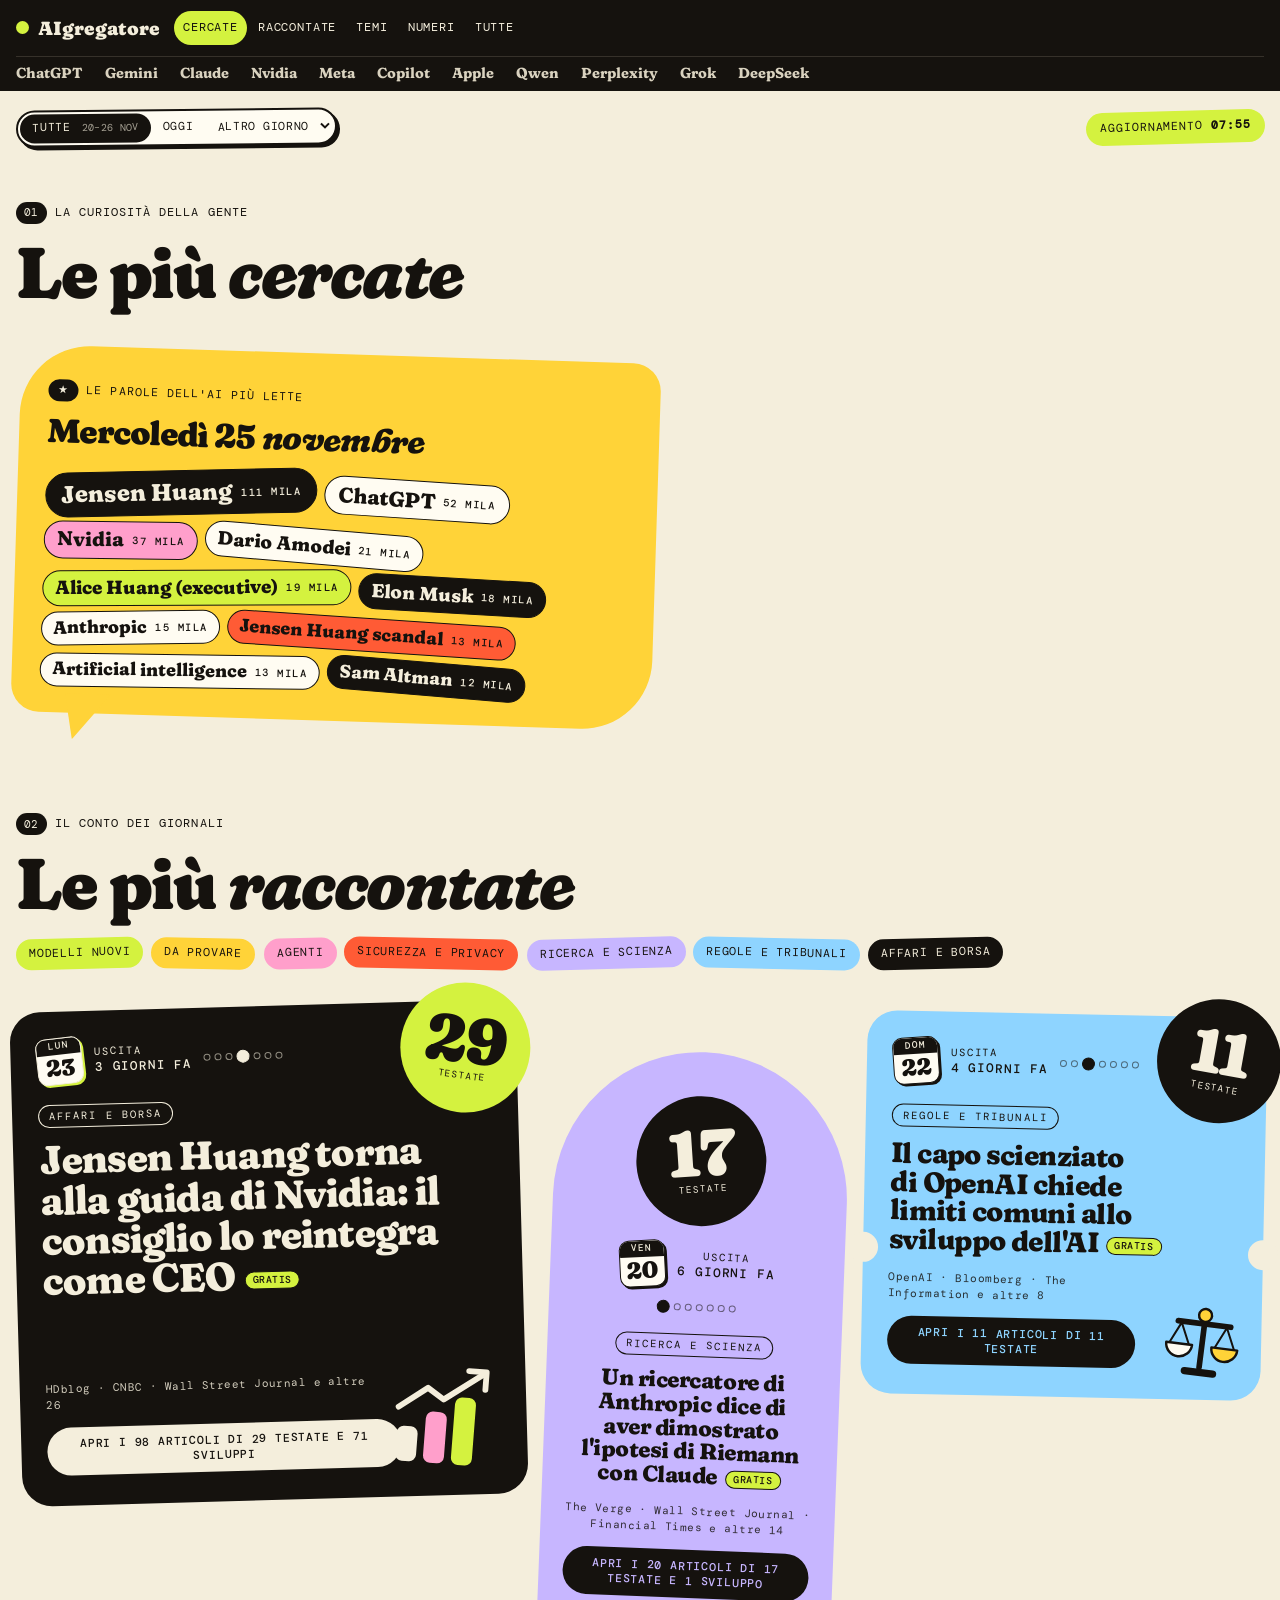
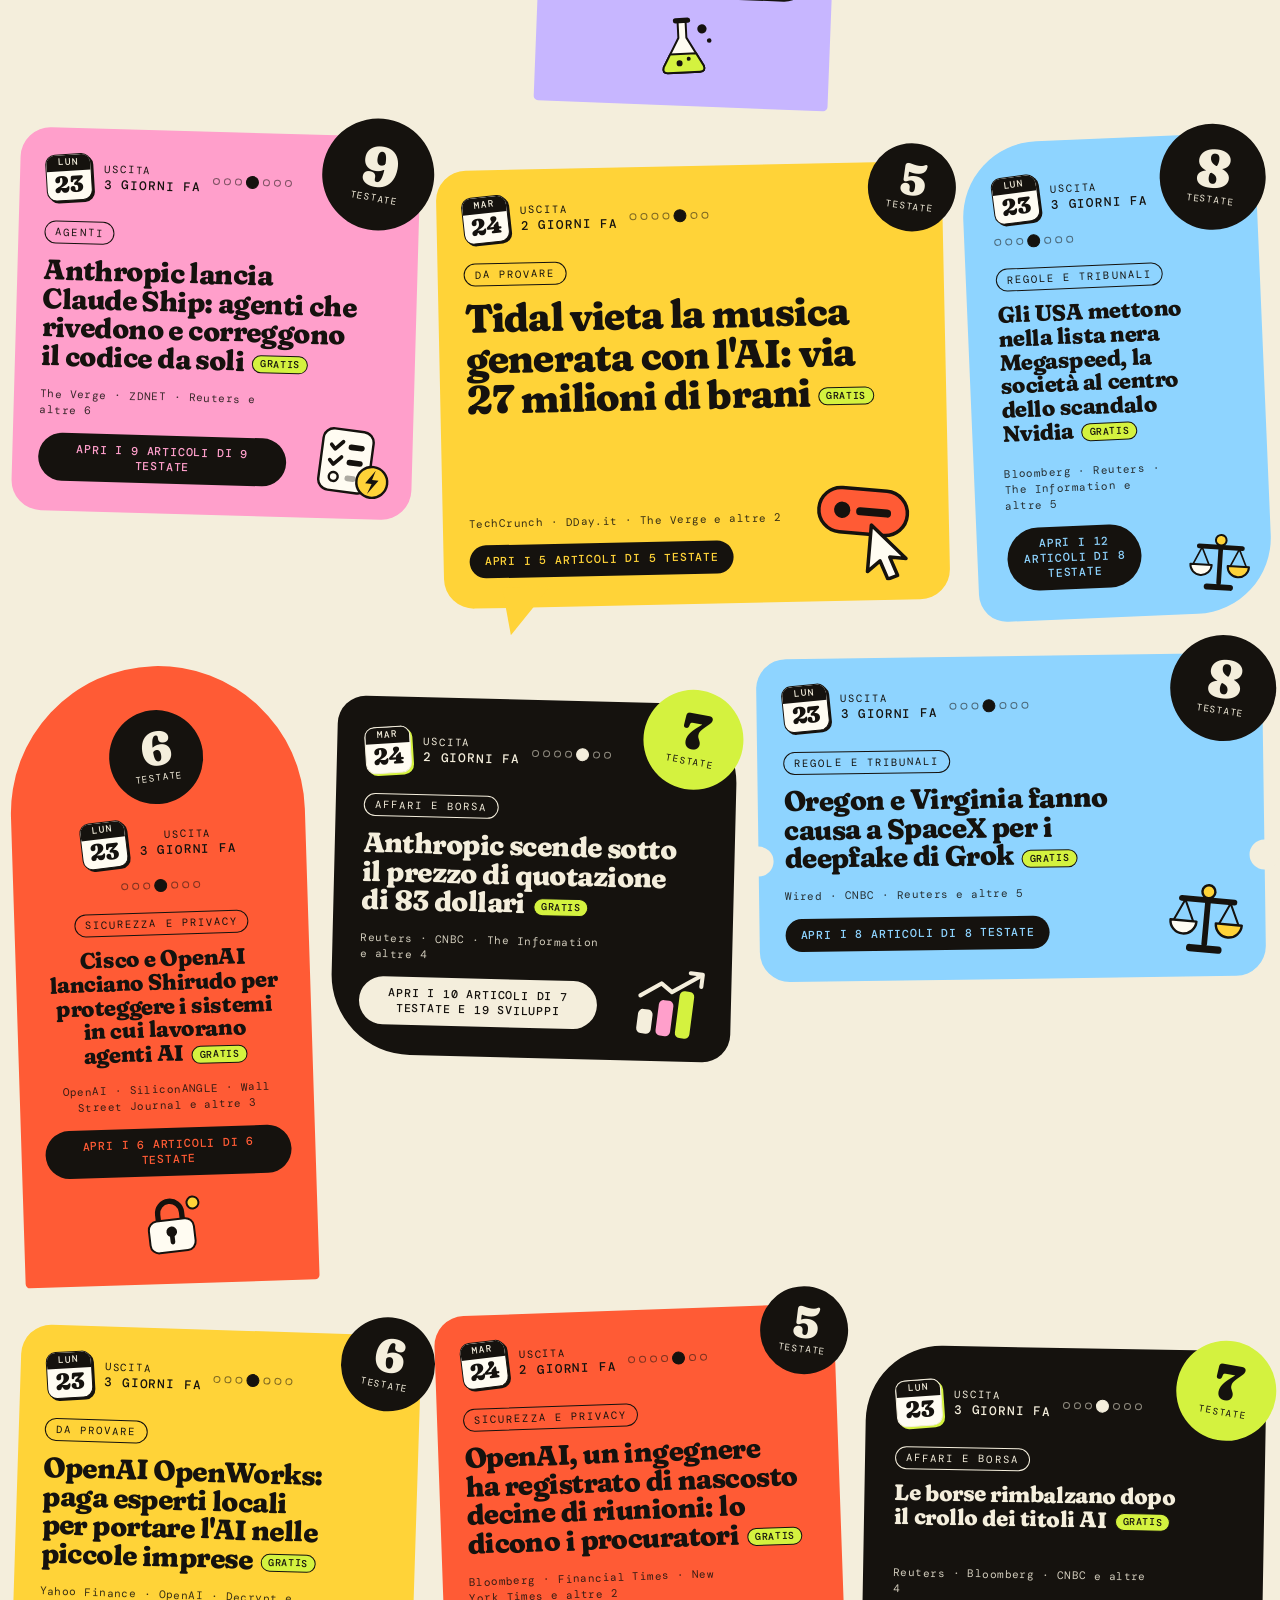
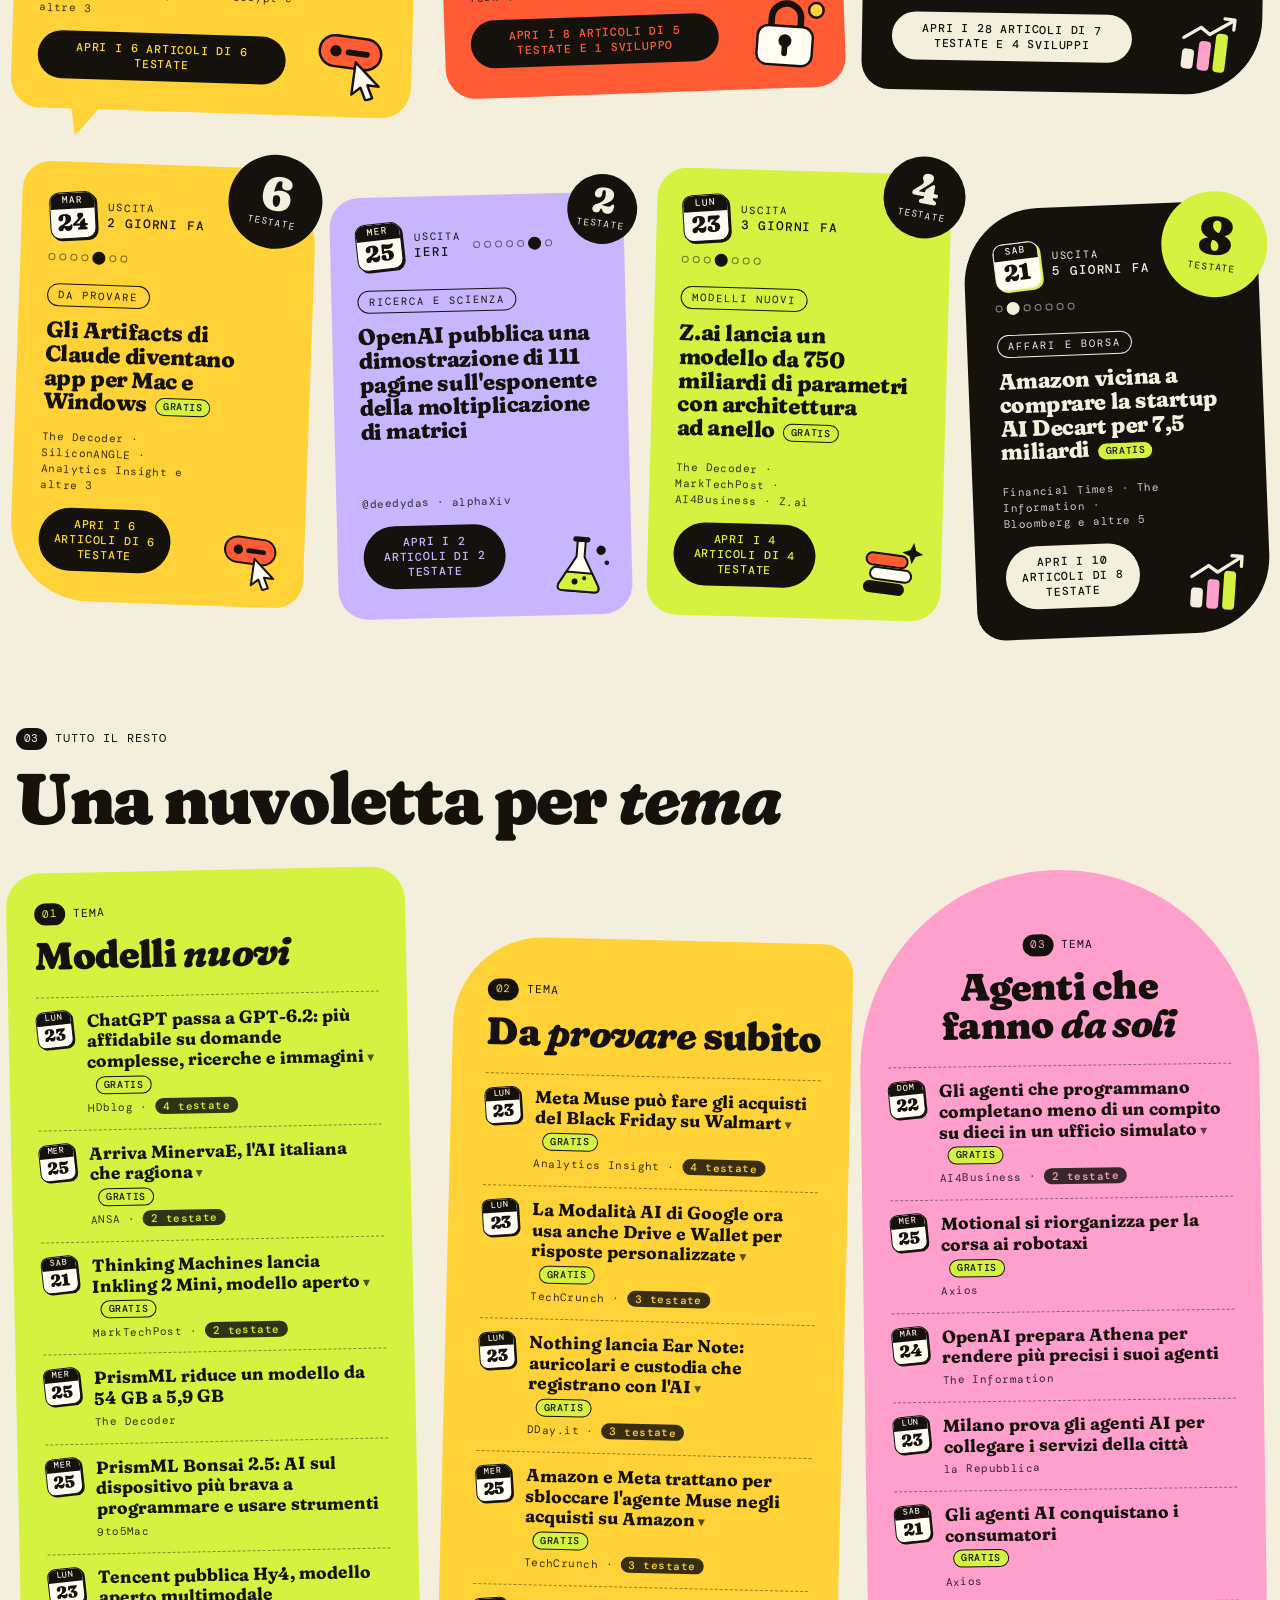
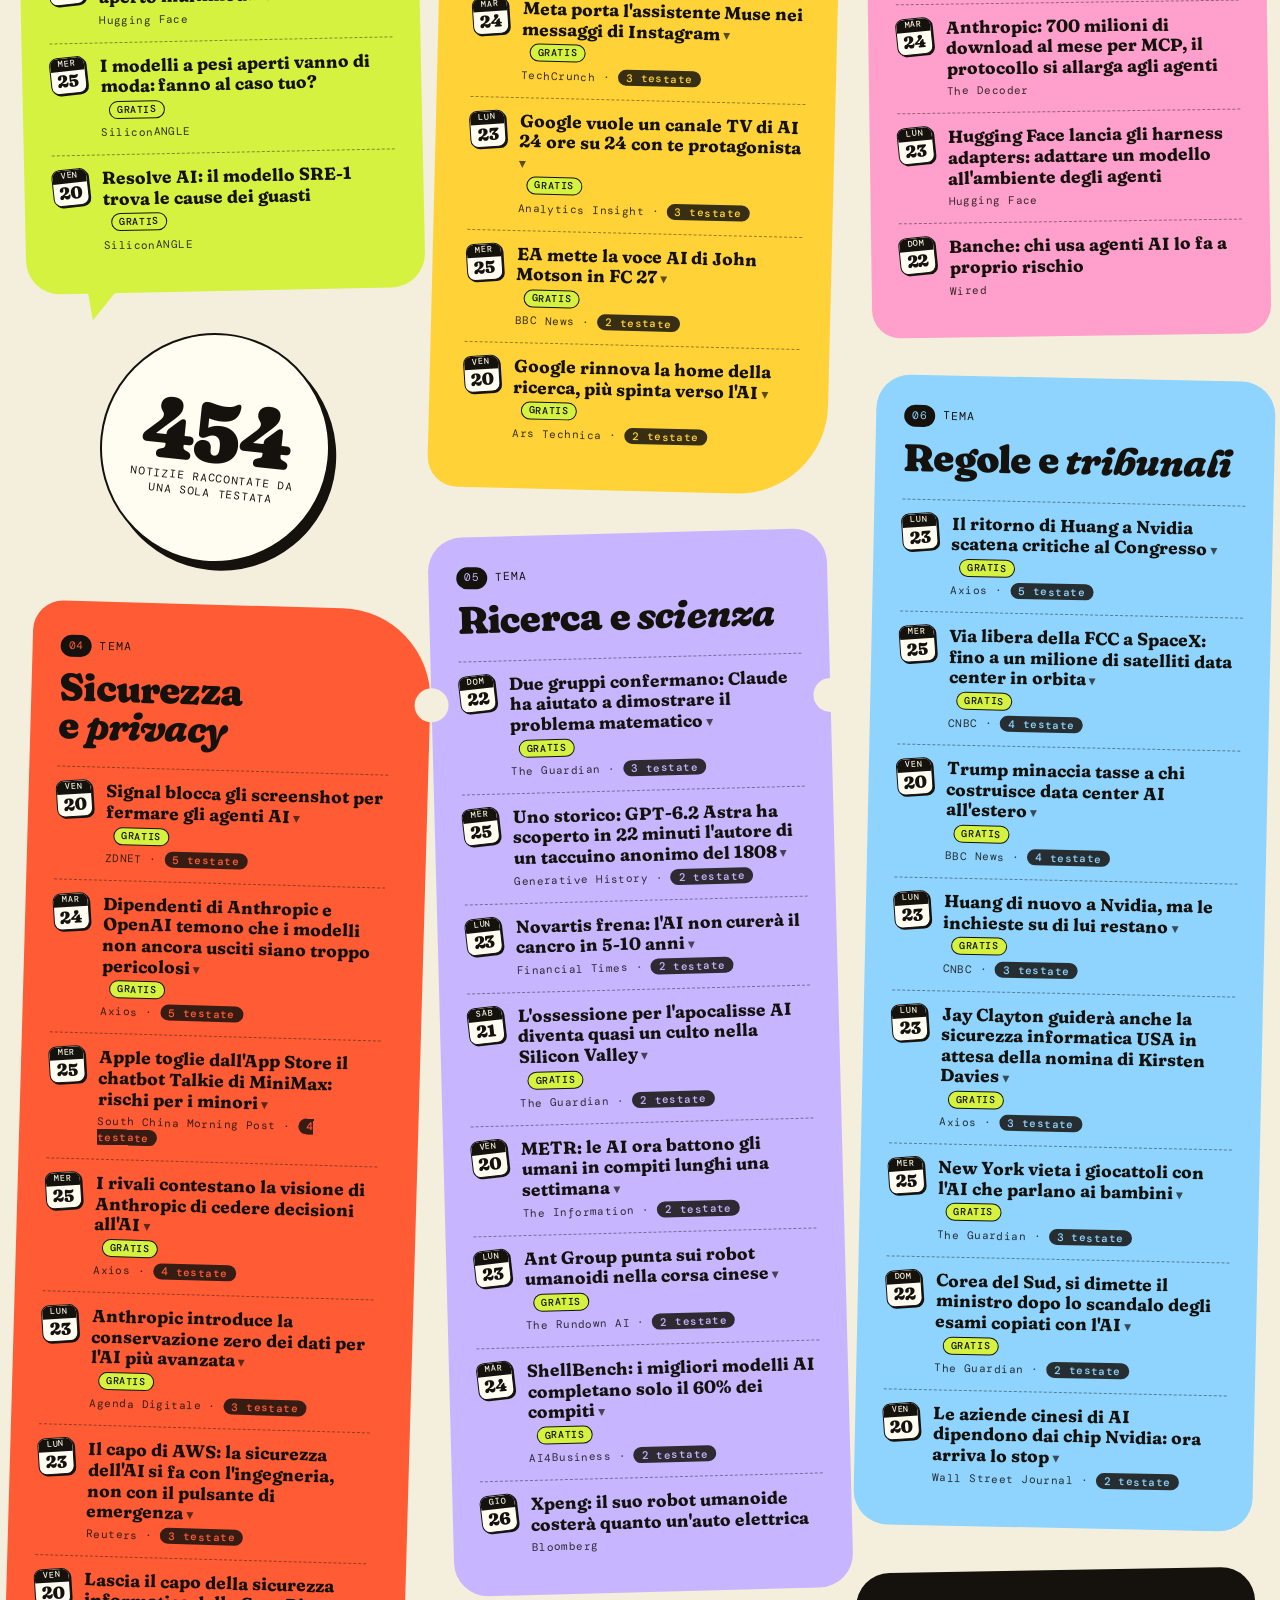
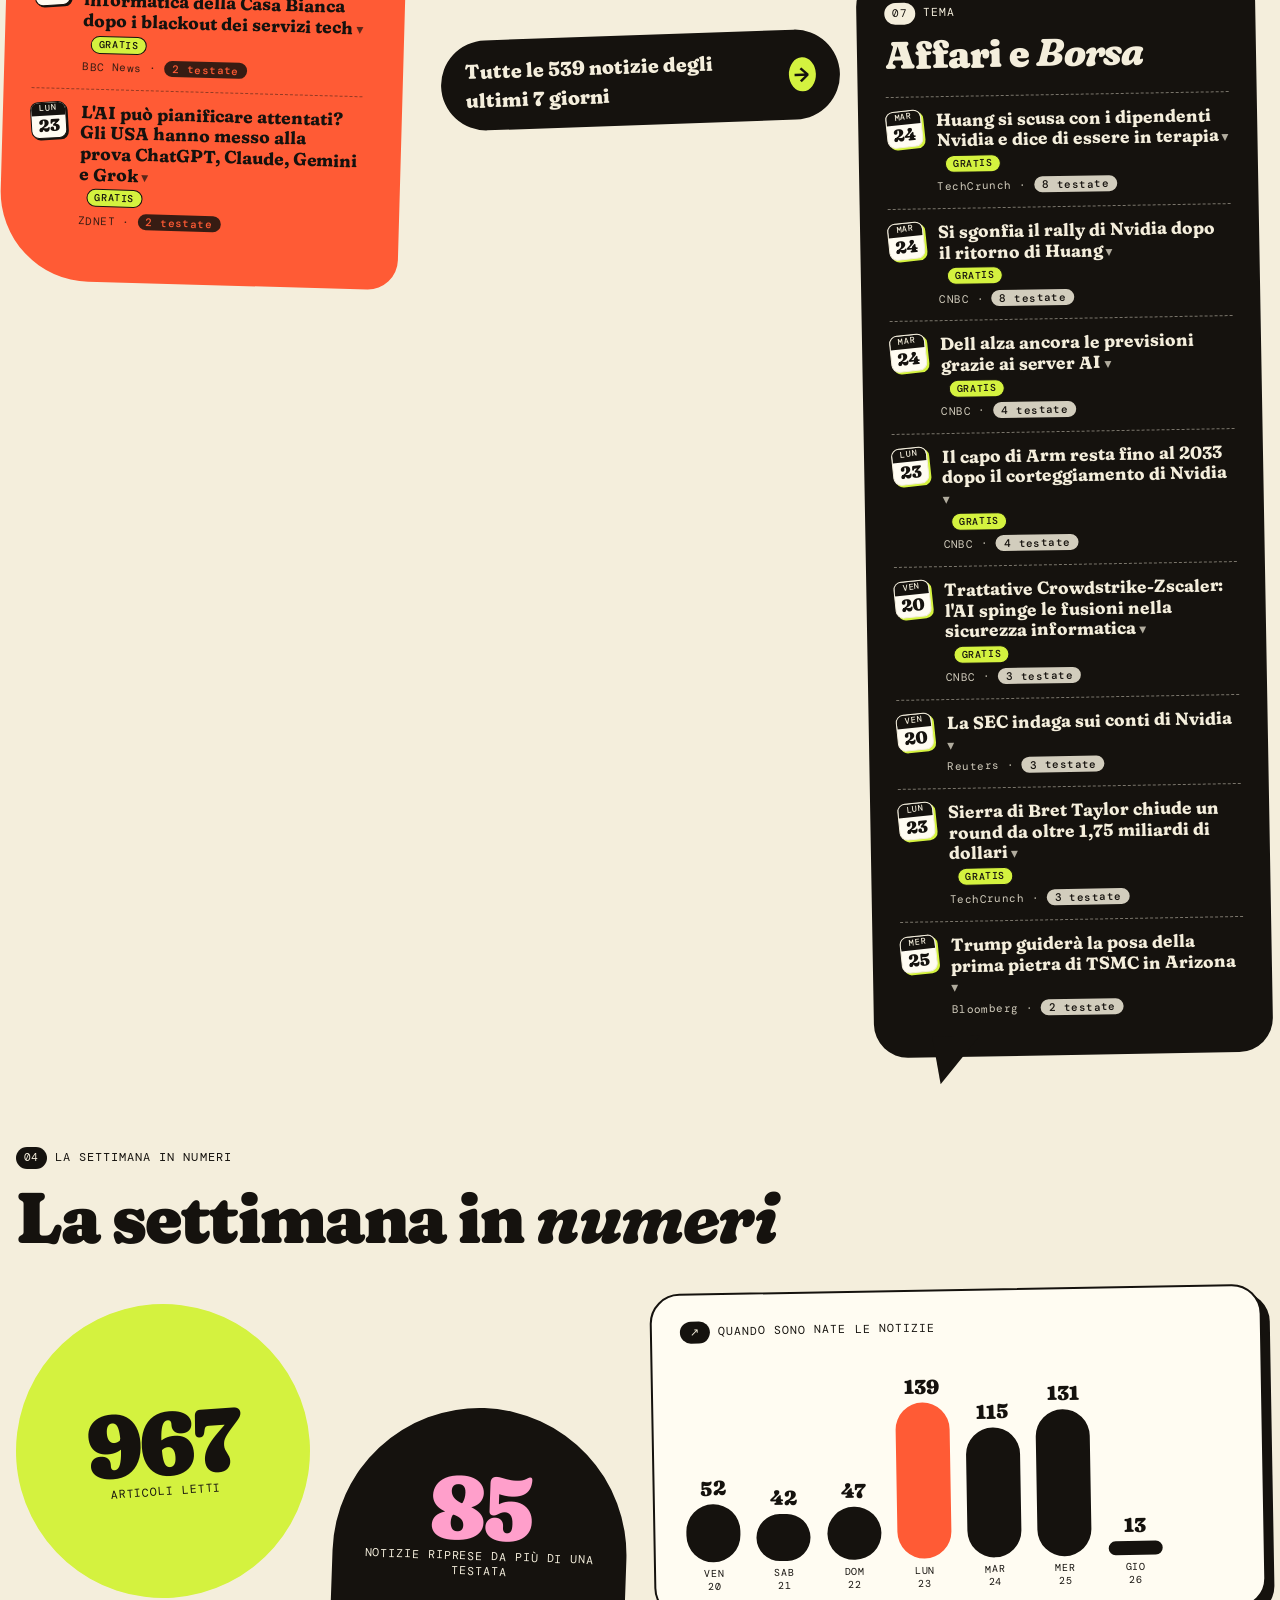
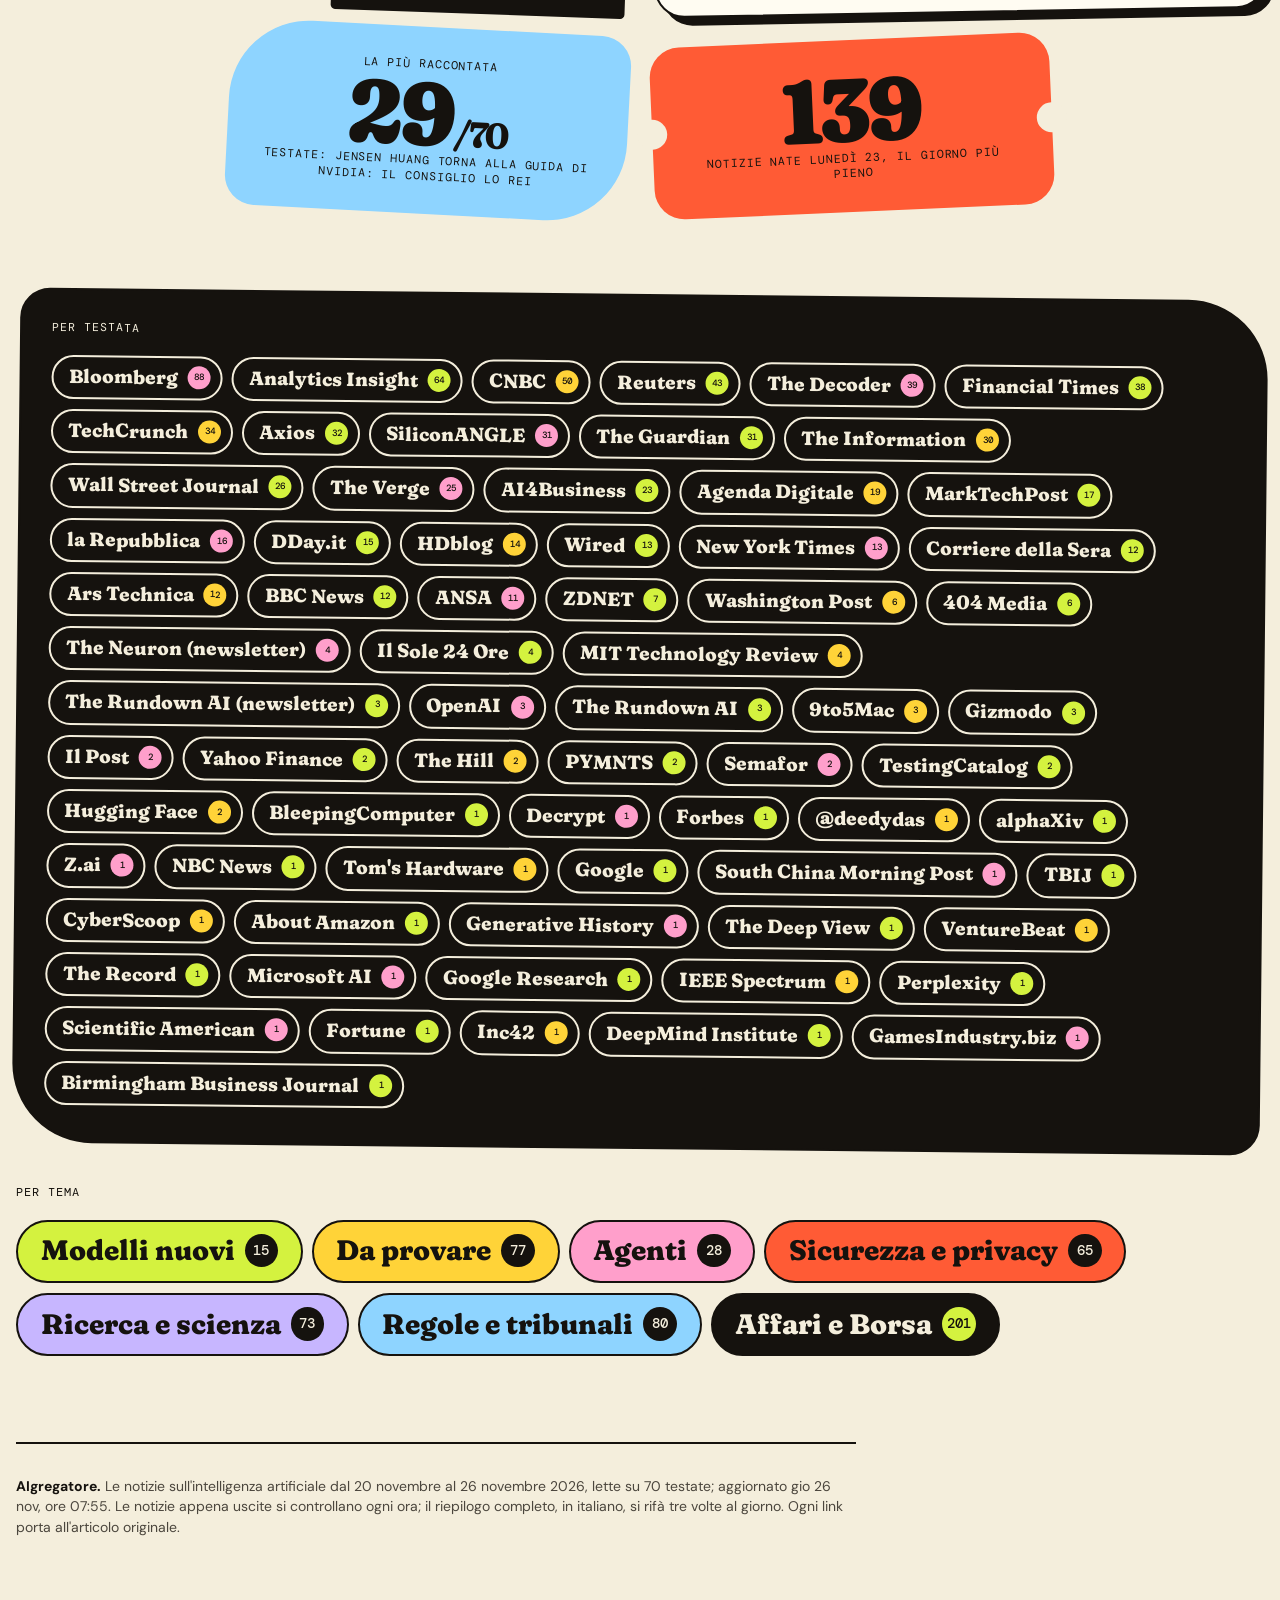
==== aigregatore/index.html @ 0df0e675 "AIgregatore: aggiornamento automatico 2026-11-26 06:55 UTC" ====
<!doctype html>
<html lang="it">
<head>
<meta charset="utf-8">
<meta name="viewport" content="width=device-width, initial-scale=1, viewport-fit=cover">
<title>AIgregatore · le notizie sull'AI, contate e messe in fila</title>
<meta name="description" content="Le notizie sull&#x27;intelligenza artificiale degli ultimi 7 giorni, lette su 70 testate: le più cercate, le più raccontate e tutto il resto diviso per tema. Si aggiorna da solo.">
<meta property="og:title" content="AIgregatore">
<meta property="og:description" content="Le notizie sull&#x27;intelligenza artificiale degli ultimi 7 giorni, lette su 70 testate: le più cercate, le più raccontate e tutto il resto diviso per tema. Si aggiorna da solo.">
<meta property="og:type" content="website">
<meta name="theme-color" content="#F4EEDC">
<link rel="icon" href="data:image/svg+xml,%3Csvg xmlns='http://www.w3.org/2000/svg' viewBox='0 0 64 64'%3E%3Crect width='64' height='64' rx='18' fill='%2315120E'/%3E%3Ccircle cx='32' cy='32' r='14' fill='%23D4F23F'/%3E%3C/svg%3E">
<link rel="preconnect" href="https://fonts.googleapis.com">
<link rel="preconnect" href="https://fonts.gstatic.com" crossorigin>
<link href="https://fonts.googleapis.com/css2?family=Fraunces:ital,opsz,wght,SOFT,WONK@0,9..144,300..900,0..100,0..1;1,9..144,300..900,0..100,0..1&family=DM+Mono:wght@400;500&family=DM+Sans:opsz,wght@9..40,400..700&display=swap" rel="stylesheet">
<link rel="stylesheet" href="stile.css">
<script src="app.js" defer></script>
<script src="voti.js" defer></script>
</head>
<body>
<svg width="0" height="0" style="position:absolute" aria-hidden="true" focusable="false">
<symbol id="i-mod" viewBox="0 0 96 96"><rect x="12" y="66" width="62" height="18" rx="9" fill="var(--i1)"/><rect x="20" y="45" width="62" height="18" rx="9" fill="var(--i2)" stroke="var(--i1)" stroke-width="3"/><rect x="12" y="24" width="62" height="18" rx="9" fill="var(--i3)" stroke="var(--i1)" stroke-width="3"/><path d="M80 2l4.5 11.5L96 18l-11.5 4.5L80 34l-4.5-11.5L64 18l11.5-4.5z" fill="var(--i1)"/></symbol>
<symbol id="i-app" viewBox="0 0 96 96"><rect x="6" y="20" width="76" height="38" rx="19" fill="var(--i3)" stroke="var(--i1)" stroke-width="3"/><circle cx="26" cy="39" r="7" fill="var(--i1)"/><rect x="38" y="35.5" width="30" height="7" rx="3.5" fill="var(--i1)"/><path d="M52 50v40l10-10 8 15 8-4-8-15h14z" fill="var(--i2)" stroke="var(--i1)" stroke-width="3" stroke-linejoin="round"/></symbol>
<symbol id="i-age" viewBox="0 0 96 96"><rect x="8" y="10" width="62" height="76" rx="13" fill="var(--i2)" stroke="var(--i1)" stroke-width="3"/><path d="M19 30l5 5 9-10M19 49l5 5 9-10" fill="none" stroke="var(--i1)" stroke-width="4.5" stroke-linecap="round" stroke-linejoin="round"/><rect x="40" y="27" width="20" height="7" rx="3.5" fill="var(--i1)"/><rect x="40" y="46" width="20" height="7" rx="3.5" fill="var(--i1)"/><circle cx="26" cy="69" r="5.5" fill="none" stroke="var(--i1)" stroke-width="3"/><rect x="40" y="65.5" width="14" height="7" rx="3.5" fill="var(--i1)" opacity=".35"/><circle cx="74" cy="70" r="19" fill="var(--i3)" stroke="var(--i1)" stroke-width="3"/><path d="M77 55l-11 17h8l-4 13 12-18h-8z" fill="var(--i1)"/></symbol>
<symbol id="i-sic" viewBox="0 0 96 96"><path d="M30 46V32a18 18 0 0136 0v14" fill="none" stroke="var(--i1)" stroke-width="8" stroke-linecap="round"/><rect x="14" y="42" width="68" height="48" rx="13" fill="var(--i2)" stroke="var(--i1)" stroke-width="3"/><circle cx="48" cy="60" r="8" fill="var(--i1)"/><rect x="44.5" y="62" width="7" height="17" rx="3.5" fill="var(--i1)"/><circle cx="84" cy="20" r="9" fill="var(--i3)" stroke="var(--i1)" stroke-width="3"/></symbol>
<symbol id="i-ric" viewBox="0 0 96 96"><path d="M42 12v24L18 79q-3 9 6 9h48q9 0 6-9L54 36V12z" fill="var(--i2)" stroke="var(--i1)" stroke-width="3" stroke-linejoin="round"/><path d="M28.6 60h38.8L78 79q3 9-6 9H24q-9 0-6-9z" fill="var(--i3)" stroke="var(--i1)" stroke-width="3" stroke-linejoin="round"/><rect x="35" y="6" width="26" height="8" rx="4" fill="var(--i1)"/><circle cx="42" cy="74" r="4.5" fill="var(--i1)"/><circle cx="56" cy="68" r="3" fill="var(--i1)"/><circle cx="78" cy="24" r="7" fill="var(--i1)"/><circle cx="88" cy="42" r="3.5" fill="var(--i1)"/></symbol>
<symbol id="i-reg" viewBox="0 0 96 96"><rect x="44.5" y="14" width="7" height="68" rx="3.5" fill="var(--i1)"/><rect x="26" y="80" width="44" height="9" rx="4.5" fill="var(--i1)"/><rect x="12" y="21" width="72" height="7" rx="3.5" fill="var(--i1)"/><path d="M20 26L8 52M20 26l12 26M76 26L64 52M76 26l12 26" stroke="var(--i1)" stroke-width="2.5" fill="none"/><path d="M4 52h32a16 16 0 01-32 0z" fill="var(--i2)" stroke="var(--i1)" stroke-width="3" stroke-linejoin="round"/><path d="M60 52h32a16 16 0 01-32 0z" fill="var(--i3)" stroke="var(--i1)" stroke-width="3" stroke-linejoin="round"/><circle cx="48" cy="14" r="8" fill="var(--i3)" stroke="var(--i1)" stroke-width="3"/></symbol>
<symbol id="i-aff" viewBox="0 0 96 96"><rect x="8" y="58" width="18" height="30" rx="6" fill="var(--i2)"/><rect x="32" y="44" width="18" height="44" rx="6" fill="var(--i3)"/><rect x="56" y="30" width="18" height="58" rx="6" fill="var(--i1)"/><path d="M8 42l24-18 14 9 34-25" stroke="var(--i2)" stroke-width="5" fill="none" stroke-linecap="round" stroke-linejoin="round"/><path d="M66 7h15v15" stroke="var(--i2)" stroke-width="5" fill="none" stroke-linecap="round" stroke-linejoin="round"/></symbol>
</svg>

<div class="barra"><nav class="nastro" aria-label="Menù"><h1 class="logo"><i></i><span class="w">AIgregatore</span></h1><div class="scorri"><a href="#cercate" data-s="cercate">Cercate</a><a href="#raccontate" data-s="raccontate">Raccontate</a><a href="#temi" data-s="temi">Temi</a><a href="#numeri" data-s="numeri">Numeri</a><a href="tutte.html">Tutte</a></div></nav><nav class="ditte" aria-label="Aziende"><div class="scorri"><a class="as" href="#vista" role="button" aria-pressed="false" data-fk="a" data-fv="openai" data-fl="ChatGPT e OpenAI" title="ChatGPT e OpenAI">ChatGPT</a><a class="as" href="#vista" role="button" aria-pressed="false" data-fk="a" data-fv="google" data-fl="Gemini e Google" title="Gemini e Google">Gemini</a><a class="as" href="#vista" role="button" aria-pressed="false" data-fk="a" data-fv="anthropic" data-fl="Claude e Anthropic" title="Claude e Anthropic">Claude</a><a class="as" href="#vista" role="button" aria-pressed="false" data-fk="a" data-fv="nvidia" data-fl="Nvidia" title="Nvidia">Nvidia</a><a class="as" href="#vista" role="button" aria-pressed="false" data-fk="a" data-fv="meta" data-fl="Meta" title="Meta">Meta</a><a class="as" href="#vista" role="button" aria-pressed="false" data-fk="a" data-fv="microsoft" data-fl="Copilot e Microsoft" title="Copilot e Microsoft">Copilot</a><a class="as" href="#vista" role="button" aria-pressed="false" data-fk="a" data-fv="apple" data-fl="Apple e Siri" title="Apple e Siri">Apple</a><a class="as" href="#vista" role="button" aria-pressed="false" data-fk="a" data-fv="qwen" data-fl="Qwen e Alibaba" title="Qwen e Alibaba">Qwen</a><a class="as" href="#vista" role="button" aria-pressed="false" data-fk="a" data-fv="perplexity" data-fl="Perplexity" title="Perplexity">Perplexity</a><a class="as" href="#vista" role="button" aria-pressed="false" data-fk="a" data-fv="grok" data-fl="Grok e xAI" title="Grok e xAI">Grok</a><a class="as" href="#vista" role="button" aria-pressed="false" data-fk="a" data-fv="deepseek" data-fl="DeepSeek" title="DeepSeek">DeepSeek</a></div></nav></div>
<div class="page" id="page">
<div class="eds"><div class="vedi" role="group" aria-label="Quali notizie"><a class="vg on" href="#" data-g="" aria-pressed="true">Tutte <small>20–26 nov</small></a><a class="vg" href="#g=oggi" data-g="oggi" aria-pressed="false">Oggi</a><select class="vgs" id="vedi-giorno" aria-label="Un altro giorno" data-pre=""><option value="">Altro giorno</option><option value="2026-11-25">ieri, mer 25</option><option value="2026-11-24">mar 24</option><option value="2026-11-23">lun 23</option><option value="2026-11-22">dom 22</option><option value="2026-11-21">sab 21</option><option value="2026-11-20">ven 20</option></select></div><span class="ed ed2">Aggiornamento <b id="agg-ora" data-t="2026-11-26 06:55">07:55</b></span></div>

<section id="vista" class="blk first" hidden aria-live="polite"></section>

<div id="home">
<section id="cercate" class="blk first">
  <header class="sec"><p class="lab"><span class="pill">01</span> la curiosità della gente</p><h2>Le più <em>cercate</em></h2></header>
  <div class="g12 cerc">
    <!-- tabellone di Wikipedia tolto il 23/11 (Manlio): resta solo la nuvoletta gialla -->
    <aside class="side">
      <div class="terms" style="--r:1.8deg">
        <p class="lab"><span class="pill">★</span> le parole dell'AI più lette</p>
        <h3>Mercoledì 25 <em>novembre</em></h3>
        <div class="tcloud"><span class="term t-ink" style="--fs:24px;--r:-3deg">Jensen Huang <b>111 mila</b></span><span class="term t-paper" style="--fs:21px;--r:2deg">ChatGPT <b>52 mila</b></span><span class="term t-pink" style="--fs:20px;--r:-1deg">Nvidia <b>37 mila</b></span><span class="term t-paper" style="--fs:19px;--r:3deg">Dario Amodei <b>21 mila</b></span><span class="term t-lime" style="--fs:19px;--r:-2deg">Alice Huang (executive) <b>19 mila</b></span><span class="term t-ink" style="--fs:19px;--r:1.5deg">Elon Musk <b>18 mila</b></span><span class="term t-paper" style="--fs:18px;--r:-2.5deg">Anthropic <b>15 mila</b></span><span class="term t-tomato" style="--fs:18px;--r:2deg">Jensen Huang scandal <b>13 mila</b></span><span class="term t-paper" style="--fs:18px;--r:-1deg">Artificial intelligence <b>13 mila</b></span><span class="term t-ink" style="--fs:18px;--r:3deg">Sam Altman <b>12 mila</b></span></div>
      </div>
    </aside>
  </div>
</section>

<section id="raccontate" class="blk">
  <header class="sec"><p class="lab"><span class="pill">02</span> il conto dei giornali</p><h2>Le più <em>raccontate</em></h2>
  <div class="legend"><a class="lg c-mod" href="#t-mod">Modelli nuovi</a><a class="lg c-app" href="#t-app">Da provare</a><a class="lg c-age" href="#t-age">Agenti</a><a class="lg c-sic" href="#t-sic">Sicurezza e privacy</a><a class="lg c-ric" href="#t-ric">Ricerca e scienza</a><a class="lg c-reg" href="#t-reg">Regole e tribunali</a><a class="lg c-aff" href="#t-aff">Affari e Borsa</a></div></header>
  <div class="g12 mosaic"><article class="card c-aff s5  xl" style="--r:-1.6deg;--y:0px">
<span class="n" style="--d:130px" title="29 testate su 70 ne hanno scritto"><b>29</b><i>testate</i></span>
<div class="when"><span class="leaf" title="Notizia uscita lunedì 23 novembre"><b>lun</b><i>23</i></span><span class="whentxt">uscita<br><strong>3 giorni fa</strong></span><span class="week" aria-hidden="true"><i class=""></i><i class=""></i><i class=""></i><i class="on"></i><i class=""></i><i class=""></i><i class=""></i></span></div>
<p class="cat">Affari e Borsa</p>
<h3><a href="https://www.hdblog.it/nvidia/articoli/n677951/jensen-huang-torna-nvidia-ceo/" data-p="1" target="_blank" rel="noopener">Jensen Huang torna alla guida di Nvidia: il consiglio lo reintegra come CEO</a><span class="gr" title="Articolo che si legge gratis per intero">gratis</span></h3>
<p class="src">HDblog · CNBC · Wall Street Journal e altre 26</p>
<svg class="ill" viewBox="0 0 96 96" aria-hidden="true"><use href="#i-aff"/></svg>
</article><article class="card c-ric s3 arch m" style="--r:2.2deg;--y:46px">
<span class="n" style="--d:130px" title="17 testate su 70 ne hanno scritto"><b>17</b><i>testate</i></span>
<div class="when"><span class="leaf" title="Notizia uscita venerdì 20 novembre"><b>ven</b><i>20</i></span><span class="whentxt">uscita<br><strong>6 giorni fa</strong></span><span class="week" aria-hidden="true"><i class="on"></i><i class=""></i><i class=""></i><i class=""></i><i class=""></i><i class=""></i><i class=""></i></span></div>
<p class="cat">Ricerca e scienza</p>
<h3><a href="https://www.ilpost.it/2026/11/20/matematico-anthropic-dice-di-risolto-ipotesi-riemann/" data-p="2" target="_blank" rel="noopener">Un ricercatore di Anthropic dice di aver dimostrato l&#x27;ipotesi di Riemann con Claude</a><span class="gr" title="Articolo che si legge gratis per intero">gratis</span></h3>
<p class="src">The Verge · Wall Street Journal · Financial Times e altre 14</p>
<svg class="ill" viewBox="0 0 96 96" aria-hidden="true"><use href="#i-ric"/></svg>
</article><article class="card c-reg s4 ticket l" style="--r:1.2deg;--y:8px">
<span class="n" style="--d:124px" title="11 testate su 70 ne hanno scritto"><b>11</b><i>testate</i></span>
<div class="when"><span class="leaf" title="Notizia uscita domenica 22 novembre"><b>dom</b><i>22</i></span><span class="whentxt">uscita<br><strong>4 giorni fa</strong></span><span class="week" aria-hidden="true"><i class=""></i><i class=""></i><i class="on"></i><i class=""></i><i class=""></i><i class=""></i><i class=""></i></span></div>
<p class="cat">Regole e tribunali</p>
<h3><a href="https://techcrunch.com/2026/11/22/openais-chief-scientist-has-thoughts-on-how-to-limit-ai-development/" data-p="3" target="_blank" rel="noopener">Il capo scienziato di OpenAI chiede limiti comuni allo sviluppo dell&#x27;AI</a><span class="gr" title="Articolo che si legge gratis per intero">gratis</span></h3>
<p class="src">OpenAI · Bloomberg · The Information e altre 8</p>
<svg class="ill" viewBox="0 0 96 96" aria-hidden="true"><use href="#i-reg"/></svg>
</article><article class="card c-age s4  l" style="--r:1.6deg;--y:0px">
<span class="n" style="--d:112px" title="9 testate su 70 ne hanno scritto"><b>9</b><i>testate</i></span>
<div class="when"><span class="leaf" title="Notizia uscita lunedì 23 novembre"><b>lun</b><i>23</i></span><span class="whentxt">uscita<br><strong>3 giorni fa</strong></span><span class="week" aria-hidden="true"><i class=""></i><i class=""></i><i class=""></i><i class="on"></i><i class=""></i><i class=""></i><i class=""></i></span></div>
<p class="cat">Agenti</p>
<h3><a href="https://www.zdnet.com/innovation/claude-ship-code-how-to-try/" data-p="4" target="_blank" rel="noopener">Anthropic lancia Claude Ship: agenti che rivedono e correggono il codice da soli</a><span class="gr" title="Articolo che si legge gratis per intero">gratis</span></h3>
<p class="src">The Verge · ZDNET · Reuters e altre 6</p>
<svg class="ill" viewBox="0 0 96 96" aria-hidden="true"><use href="#i-age"/></svg>
</article><article class="card c-app s5 tail xl" style="--r:-1.2deg;--y:34px">
<span class="n" style="--d:88px" title="5 testate su 70 ne hanno scritto"><b>5</b><i>testate</i></span>
<div class="when"><span class="leaf" title="Notizia uscita martedì 24 novembre"><b>mar</b><i>24</i></span><span class="whentxt">uscita<br><strong>2 giorni fa</strong></span><span class="week" aria-hidden="true"><i class=""></i><i class=""></i><i class=""></i><i class=""></i><i class="on"></i><i class=""></i><i class=""></i></span></div>
<p class="cat">Da provare</p>
<h3><a href="https://techcrunch.com/2026/11/24/tidal-to-ban-and-remove-millions-of-ai-generated-tracks-as-ai-slop-inundates-music-streaming/" data-p="5" target="_blank" rel="noopener">Tidal vieta la musica generata con l&#x27;AI: via 27 milioni di brani</a><span class="gr" title="Articolo che si legge gratis per intero">gratis</span></h3>
<p class="src">TechCrunch · DDay.it · The Verge e altre 2</p>
<svg class="ill" viewBox="0 0 96 96" aria-hidden="true"><use href="#i-app"/></svg>
</article><article class="card c-reg s3 blob m" style="--r:-2.4deg;--y:6px">
<span class="n" style="--d:106px" title="8 testate su 70 ne hanno scritto"><b>8</b><i>testate</i></span>
<div class="when"><span class="leaf" title="Notizia uscita lunedì 23 novembre"><b>lun</b><i>23</i></span><span class="whentxt">uscita<br><strong>3 giorni fa</strong></span><span class="week" aria-hidden="true"><i class=""></i><i class=""></i><i class=""></i><i class="on"></i><i class=""></i><i class=""></i><i class=""></i></span></div>
<p class="cat">Regole e tribunali</p>
<h3><a href="https://techcrunch.com/2026/11/23/megaspeed-the-company-at-the-center-of-the-jensen-huang-scandal-appears-headed-for-a-u-s-blacklist/" data-p="6" target="_blank" rel="noopener">Gli USA mettono nella lista nera Megaspeed, la società al centro dello scandalo Nvidia</a><span class="gr" title="Articolo che si legge gratis per intero">gratis</span></h3>
<p class="src">Bloomberg · Reuters · The Information e altre 5</p>
<svg class="ill" viewBox="0 0 96 96" aria-hidden="true"><use href="#i-reg"/></svg>
</article><article class="card c-sic s3 arch m" style="--r:-1.8deg;--y:10px">
<span class="n" style="--d:94px" title="6 testate su 70 ne hanno scritto"><b>6</b><i>testate</i></span>
<div class="when"><span class="leaf" title="Notizia uscita lunedì 23 novembre"><b>lun</b><i>23</i></span><span class="whentxt">uscita<br><strong>3 giorni fa</strong></span><span class="week" aria-hidden="true"><i class=""></i><i class=""></i><i class=""></i><i class="on"></i><i class=""></i><i class=""></i><i class=""></i></span></div>
<p class="cat">Sicurezza e privacy</p>
<h3><a href="https://news.google.com/rss/articles/[base64]?oc=5" data-p="7" target="_blank" rel="noopener">Cisco e OpenAI lanciano Shirudo per proteggere i sistemi in cui lavorano agenti AI</a><span class="gr" title="Articolo che si legge gratis per intero">gratis</span></h3>
<p class="src">OpenAI · SiliconANGLE · Wall Street Journal e altre 3</p>
<svg class="ill" viewBox="0 0 96 96" aria-hidden="true"><use href="#i-sic"/></svg>
</article><article class="card c-aff s4 blob2 l" style="--r:1.4deg;--y:44px">
<span class="n" style="--d:100px" title="7 testate su 70 ne hanno scritto"><b>7</b><i>testate</i></span>
<div class="when"><span class="leaf" title="Notizia uscita martedì 24 novembre"><b>mar</b><i>24</i></span><span class="whentxt">uscita<br><strong>2 giorni fa</strong></span><span class="week" aria-hidden="true"><i class=""></i><i class=""></i><i class=""></i><i class=""></i><i class="on"></i><i class=""></i><i class=""></i></span></div>
<p class="cat">Affari e Borsa</p>
<h3><a href="https://news.google.com/rss/articles/[base64]?oc=5" data-p="8" target="_blank" rel="noopener">Anthropic scende sotto il prezzo di quotazione di 83 dollari</a><span class="gr" title="Articolo che si legge gratis per intero">gratis</span></h3>
<p class="src">Reuters · CNBC · The Information e altre 4</p>
<svg class="ill" viewBox="0 0 96 96" aria-hidden="true"><use href="#i-aff"/></svg>
</article><article class="card c-reg s5 ticket l" style="--r:-0.8deg;--y:0px">
<span class="n" style="--d:106px" title="8 testate su 70 ne hanno scritto"><b>8</b><i>testate</i></span>
<div class="when"><span class="leaf" title="Notizia uscita lunedì 23 novembre"><b>lun</b><i>23</i></span><span class="whentxt">uscita<br><strong>3 giorni fa</strong></span><span class="week" aria-hidden="true"><i class=""></i><i class=""></i><i class=""></i><i class="on"></i><i class=""></i><i class=""></i><i class=""></i></span></div>
<p class="cat">Regole e tribunali</p>
<h3><a href="https://news.google.com/rss/articles/[base64]?oc=5" data-p="9" target="_blank" rel="noopener">Oregon e Virginia fanno causa a SpaceX per i deepfake di Grok</a><span class="gr" title="Articolo che si legge gratis per intero">gratis</span></h3>
<p class="src">Wired · CNBC · Reuters e altre 5</p>
<svg class="ill" viewBox="0 0 96 96" aria-hidden="true"><use href="#i-reg"/></svg>
</article><article class="card c-app s4 tail l" style="--r:1.8deg;--y:20px">
<span class="n" style="--d:94px" title="6 testate su 70 ne hanno scritto"><b>6</b><i>testate</i></span>
<div class="when"><span class="leaf" title="Notizia uscita lunedì 23 novembre"><b>lun</b><i>23</i></span><span class="whentxt">uscita<br><strong>3 giorni fa</strong></span><span class="week" aria-hidden="true"><i class=""></i><i class=""></i><i class=""></i><i class="on"></i><i class=""></i><i class=""></i><i class=""></i></span></div>
<p class="cat">Da provare</p>
<h3><a href="https://news.google.com/rss/articles/CBMie0FVX3lxTFBESU5Pc2FMb2o0b3I0b29WTTIweEh3QWVFSXllTGZDWHEzYWFmVkdNX1RuVEMxZ2gwS3dMVzJkd0lJNXlLX2Z6OWpKRFlDSzFPb0xJTWk0UmRESjZpbmpZR01RaWhxR3BfS3JQYzhIbmRoRXdCRGhLRDZmQQ?oc=5" data-p="10" target="_blank" rel="noopener">OpenAI OpenWorks: paga esperti locali per portare l&#x27;AI nelle piccole imprese</a><span class="gr" title="Articolo che si legge gratis per intero">gratis</span></h3>
<p class="src">Yahoo Finance · OpenAI · Decrypt e altre 3</p>
<svg class="ill" viewBox="0 0 96 96" aria-hidden="true"><use href="#i-app"/></svg>
</article><article class="card c-sic s4  l" style="--r:-2.0deg;--y:0px">
<span class="n" style="--d:88px" title="5 testate su 70 ne hanno scritto"><b>5</b><i>testate</i></span>
<div class="when"><span class="leaf" title="Notizia uscita martedì 24 novembre"><b>mar</b><i>24</i></span><span class="whentxt">uscita<br><strong>2 giorni fa</strong></span><span class="week" aria-hidden="true"><i class=""></i><i class=""></i><i class=""></i><i class=""></i><i class="on"></i><i class=""></i><i class=""></i></span></div>
<p class="cat">Sicurezza e privacy</p>
<h3><a href="https://news.google.com/rss/articles/[base64]?oc=5" data-p="11" target="_blank" rel="noopener">OpenAI, un ingegnere ha registrato di nascosto decine di riunioni: lo dicono i procuratori</a><span class="gr" title="Articolo che si legge gratis per intero">gratis</span></h3>
<p class="src">Bloomberg · Financial Times · New York Times e altre 2</p>
<svg class="ill" viewBox="0 0 96 96" aria-hidden="true"><use href="#i-sic"/></svg>
</article><article class="card c-aff s4 blob m" style="--r:1.0deg;--y:38px">
<span class="n" style="--d:100px" title="7 testate su 70 ne hanno scritto"><b>7</b><i>testate</i></span>
<div class="when"><span class="leaf" title="Notizia uscita lunedì 23 novembre"><b>lun</b><i>23</i></span><span class="whentxt">uscita<br><strong>3 giorni fa</strong></span><span class="week" aria-hidden="true"><i class=""></i><i class=""></i><i class=""></i><i class="on"></i><i class=""></i><i class=""></i><i class=""></i></span></div>
<p class="cat">Affari e Borsa</p>
<h3><a href="https://news.google.com/rss/articles/[base64]?oc=5" data-p="12" target="_blank" rel="noopener">Le borse rimbalzano dopo il crollo dei titoli AI</a><span class="gr" title="Articolo che si legge gratis per intero">gratis</span></h3>
<p class="src">Reuters · Bloomberg · CNBC e altre 4</p>
<svg class="ill" viewBox="0 0 96 96" aria-hidden="true"><use href="#i-aff"/></svg>
</article><article class="card c-app s3 blob2 m" style="--r:2.0deg;--y:0px">
<span class="n" style="--d:94px" title="6 testate su 70 ne hanno scritto"><b>6</b><i>testate</i></span>
<div class="when"><span class="leaf" title="Notizia uscita martedì 24 novembre"><b>mar</b><i>24</i></span><span class="whentxt">uscita<br><strong>2 giorni fa</strong></span><span class="week" aria-hidden="true"><i class=""></i><i class=""></i><i class=""></i><i class=""></i><i class="on"></i><i class=""></i><i class=""></i></span></div>
<p class="cat">Da provare</p>
<h3><a href="https://siliconangle.com/2026/11/24/anthropic-is-trying-to-kill-traditional-desktop-apps-with-claude-generated-desktop-apps/" data-p="13" target="_blank" rel="noopener">Gli Artifacts di Claude diventano app per Mac e Windows</a><span class="gr" title="Articolo che si legge gratis per intero">gratis</span></h3>
<p class="src">The Decoder · SiliconANGLE · Analytics Insight e altre 3</p>
<svg class="ill" viewBox="0 0 96 96" aria-hidden="true"><use href="#i-app"/></svg>
</article><article class="card c-ric s3  m" style="--r:-1.4deg;--y:30px">
<span class="n" style="--d:70px" title="2 testate su 70 ne hanno scritto"><b>2</b><i>testate</i></span>
<div class="when"><span class="leaf" title="Notizia uscita mercoledì 25 novembre"><b>mer</b><i>25</i></span><span class="whentxt">uscita<br><strong>ieri</strong></span><span class="week" aria-hidden="true"><i class=""></i><i class=""></i><i class=""></i><i class=""></i><i class=""></i><i class="on"></i><i class=""></i></span></div>
<p class="cat">Ricerca e scienza</p>
<h3><a href="https://x.com/deedydas/status/2125445769629204816" data-p="14" target="_blank" rel="noopener">OpenAI pubblica una dimostrazione di 111 pagine sull&#x27;esponente della moltiplicazione di matrici</a></h3>
<p class="src">@deedydas · alphaXiv</p>
<svg class="ill" viewBox="0 0 96 96" aria-hidden="true"><use href="#i-ric"/></svg>
</article><article class="card c-mod s3  m" style="--r:1.6deg;--y:6px">
<span class="n" style="--d:82px" title="4 testate su 70 ne hanno scritto"><b>4</b><i>testate</i></span>
<div class="when"><span class="leaf" title="Notizia uscita lunedì 23 novembre"><b>lun</b><i>23</i></span><span class="whentxt">uscita<br><strong>3 giorni fa</strong></span><span class="week" aria-hidden="true"><i class=""></i><i class=""></i><i class=""></i><i class="on"></i><i class=""></i><i class=""></i><i class=""></i></span></div>
<p class="cat">Modelli nuovi</p>
<h3><a href="https://www.marktechpost.com/2026/11/23/zai-glm-5-4-loop-transformer/" data-p="15" target="_blank" rel="noopener">Z.ai lancia un modello da 750 miliardi di parametri con architettura ad anello</a><span class="gr" title="Articolo che si legge gratis per intero">gratis</span></h3>
<p class="src">The Decoder · MarkTechPost · AI4Business · Z.ai</p>
<svg class="ill" viewBox="0 0 96 96" aria-hidden="true"><use href="#i-mod"/></svg>
</article><article class="card c-aff s3 blob m" style="--r:-2.2deg;--y:40px">
<span class="n" style="--d:106px" title="8 testate su 70 ne hanno scritto"><b>8</b><i>testate</i></span>
<div class="when"><span class="leaf" title="Notizia uscita sabato 21 novembre"><b>sab</b><i>21</i></span><span class="whentxt">uscita<br><strong>5 giorni fa</strong></span><span class="week" aria-hidden="true"><i class=""></i><i class="on"></i><i class=""></i><i class=""></i><i class=""></i><i class=""></i><i class=""></i></span></div>
<p class="cat">Affari e Borsa</p>
<h3><a href="https://techcrunch.com/2026/11/23/amazon-snaps-up-decarts-ai-optimization-tech-for-7-5b-as-it-prepares-to-sell-trainium-chips/" data-p="16" target="_blank" rel="noopener">Amazon vicina a comprare la startup AI Decart per 7,5 miliardi</a><span class="gr" title="Articolo che si legge gratis per intero">gratis</span></h3>
<p class="src">Financial Times · The Information · Bloomberg e altre 5</p>
<svg class="ill" viewBox="0 0 96 96" aria-hidden="true"><use href="#i-aff"/></svg>
</article></div>
</section>

<section id="temi" class="blk">
  <header class="sec"><p class="lab"><span class="pill">03</span> tutto il resto</p><h2>Una nuvoletta per <em>tema</em></h2></header>
  <div class="tcols">
    <div class="tc"><section class="theme c-mod tail" id="t-mod" style="--r:-1.2deg">
<p class="lab"><span class="pill">01</span> tema</p>
<h3>Modelli <em>nuovi</em></h3><ol class="rows"><li><span class="leaf sm" title="Notizia uscita lunedì 23 novembre"><b>lun</b><i>23</i></span><div><a href="https://www.hdblog.it/internet/articoli/n678013/chatgpt-gpt-6-2-novita-disponibilita/" data-p="38" target="_blank" rel="noopener">ChatGPT passa a GPT-6.2: più affidabile su domande complesse, ricerche e immagini</a><span class="gr" title="Articolo che si legge gratis per intero">gratis</span><span class="src">HDblog · <b>4 testate</b></span></div></li><li><span class="leaf sm" title="Notizia uscita mercoledì 25 novembre"><b>mer</b><i>25</i></span><div><a href="https://www.ansa.it/canale_tecnologia/notizie/future_tech/2026/11/25/e-online-minervae-lia-italiana-che-ragiona-e-sfida-i-modelli-stranieri_c4e838f1-a5c9-4fe5-b494-0b319dfb338d.html" data-p="49" target="_blank" rel="noopener">Arriva MinervaE, l&#x27;AI italiana che ragiona</a><span class="gr" title="Articolo che si legge gratis per intero">gratis</span><span class="src">ANSA · <b>2 testate</b></span></div></li><li><span class="leaf sm" title="Notizia uscita sabato 21 novembre"><b>sab</b><i>21</i></span><div><a href="https://www.marktechpost.com/2026/11/21/thinking-machines-inkling-2-mini-looped-transformer/" data-p="78" target="_blank" rel="noopener">Thinking Machines lancia Inkling 2 Mini, modello aperto</a><span class="gr" title="Articolo che si legge gratis per intero">gratis</span><span class="src">MarkTechPost · <b>2 testate</b></span></div></li><li><span class="leaf sm" title="Notizia uscita mercoledì 25 novembre"><b>mer</b><i>25</i></span><div><a href="https://the-decoder.com/prismml-squeezes-an-agent-based-coding-model-with-27-billion-parameters-into-5-9-gb/" data-p="120" target="_blank" rel="noopener">PrismML riduce un modello da 54 GB a 5,9 GB</a><span class="src">The Decoder</span></div></li><li><span class="leaf sm" title="Notizia uscita mercoledì 25 novembre"><b>mer</b><i>25</i></span><div><a href="https://news.google.com/rss/articles/[base64]?oc=5" data-p="134" target="_blank" rel="noopener">PrismML Bonsai 2.5: AI sul dispositivo più brava a programmare e usare strumenti</a><span class="src">9to5Mac</span></div></li><li><span class="leaf sm" title="Notizia uscita lunedì 23 novembre"><b>lun</b><i>23</i></span><div><a href="https://huggingface.co/tencent/Hy4" data-p="175" target="_blank" rel="noopener">Tencent pubblica Hy4, modello aperto multimodale</a><span class="src">Hugging Face</span></div></li><li><span class="leaf sm" title="Notizia uscita mercoledì 25 novembre"><b>mer</b><i>25</i></span><div><a href="https://siliconangle.com/2026/11/25/open-weight-models-are-the-hottest-thing-in-ai-are-they-right-for-you/" data-p="204" target="_blank" rel="noopener">I modelli a pesi aperti vanno di moda: fanno al caso tuo?</a><span class="gr" title="Articolo che si legge gratis per intero">gratis</span><span class="src">SiliconANGLE</span></div></li><li><span class="leaf sm" title="Notizia uscita venerdì 20 novembre"><b>ven</b><i>20</i></span><div><a href="https://siliconangle.com/2026/11/19/resolve-ais-sre-1-model-finds-root-causes-of-production-alerts-as-ai-agents-go-on-call/" data-p="432" target="_blank" rel="noopener">Resolve AI: il modello SRE-1 trova le cause dei guasti</a><span class="gr" title="Articolo che si legge gratis per intero">gratis</span><span class="src">SiliconANGLE</span></div></li></ol></section><div class="bub b1" style="--r:6deg"><b>454</b><span>notizie raccontate da una sola testata</span></div><section class="theme c-sic blob2" id="t-sic" style="--r:1.6deg">
<p class="lab"><span class="pill">04</span> tema</p>
<h3>Sicurezza e <em>privacy</em></h3><ol class="rows"><li><span class="leaf sm" title="Notizia uscita venerdì 20 novembre"><b>ven</b><i>20</i></span><div><a href="https://www.zdnet.com/innovation/signal-restricts-screenshots-over-ai-agent-concerns/" data-p="28" target="_blank" rel="noopener">Signal blocca gli screenshot per fermare gli agenti AI</a><span class="gr" title="Articolo che si legge gratis per intero">gratis</span><span class="src">ZDNET · <b>5 testate</b></span></div></li><li><span class="leaf sm" title="Notizia uscita martedì 24 novembre"><b>mar</b><i>24</i></span><div><a href="https://news.google.com/rss/articles/CBMiggFBVV95cUxNWnJmY2hLTWlhTHcwN3pVSEhYOXlYUThYQXJ3RWxobVlPR2lweWpSQUY1NklSLVNVUHI4c0wwdnN3azBiV05wTVV6ZmRMTllRR1dvcmNYdjRheHZDOUNVaTBxUFpuS3BZUVBvZ2tpMlpTSS1oYWZ3SC16RVZEME51a0FB?oc=5" data-p="27" target="_blank" rel="noopener">Dipendenti di Anthropic e OpenAI temono che i modelli non ancora usciti siano troppo pericolosi</a><span class="gr" title="Articolo che si legge gratis per intero">gratis</span><span class="src">Axios · <b>5 testate</b></span></div></li><li><span class="leaf sm" title="Notizia uscita mercoledì 25 novembre"><b>mer</b><i>25</i></span><div><a href="https://news.google.com/rss/articles/[base64]?oc=5" data-p="33" target="_blank" rel="noopener">Apple toglie dall&#x27;App Store il chatbot Talkie di MiniMax: rischi per i minori</a><span class="src">South China Morning Post · <b>4 testate</b></span></div></li><li><span class="leaf sm" title="Notizia uscita mercoledì 25 novembre"><b>mer</b><i>25</i></span><div><a href="https://news.google.com/rss/articles/CBMiggFBVV95cUxOLVR2OXI5dkJUZ2U5UXNvWllBeTJXVGVyaG9ZZmhqLWFXcXVGNFdoRE9sTnhLaXVyZkZLQWZQVndpNnJtRzJiWmRiLWRKNThfQlZCRXd4dWliUndRVzV3M3Jib0hFc2tIUjhpMEdKLWJhcmpWV1UxdHFXRWlTNU9UN2dn?oc=5" data-p="36" target="_blank" rel="noopener">I rivali contestano la visione di Anthropic di cedere decisioni all&#x27;AI</a><span class="gr" title="Articolo che si legge gratis per intero">gratis</span><span class="src">Axios · <b>4 testate</b></span></div></li><li><span class="leaf sm" title="Notizia uscita lunedì 23 novembre"><b>lun</b><i>23</i></span><div><a href="https://www.agendadigitale.eu/intelligenza-artificiale-ai/claude-non-conserva-i-dati-ma-chi-controlla-gli-abusi-la-scelta-di-anthropic/" data-p="45" target="_blank" rel="noopener">Anthropic introduce la conservazione zero dei dati per l&#x27;AI più avanzata</a><span class="gr" title="Articolo che si legge gratis per intero">gratis</span><span class="src">Agenda Digitale · <b>3 testate</b></span></div></li><li><span class="leaf sm" title="Notizia uscita lunedì 23 novembre"><b>lun</b><i>23</i></span><div><a href="https://news.google.com/rss/articles/[base64]?oc=5" data-p="48" target="_blank" rel="noopener">Il capo di AWS: la sicurezza dell&#x27;AI si fa con l&#x27;ingegneria, non con il pulsante di emergenza</a><span class="src">Reuters · <b>3 testate</b></span></div></li><li><span class="leaf sm" title="Notizia uscita venerdì 20 novembre"><b>ven</b><i>20</i></span><div><a href="https://www.bbc.co.uk/news/articles/cwz0k3nn5p5mo?at_medium=RSS&amp;at_campaign=rss" data-p="46" target="_blank" rel="noopener">Lascia il capo della sicurezza informatica della Casa Bianca dopo i blackout dei servizi tech</a><span class="gr" title="Articolo che si legge gratis per intero">gratis</span><span class="src">BBC News · <b>2 testate</b></span></div></li><li><span class="leaf sm" title="Notizia uscita lunedì 23 novembre"><b>lun</b><i>23</i></span><div><a href="https://www.zdnet.com/innovation/ai-chatbots-terrorist-attack-plans-us-government-test/" data-p="58" target="_blank" rel="noopener">L&#x27;AI può pianificare attentati? Gli USA hanno messo alla prova ChatGPT, Claude, Gemini e Grok</a><span class="gr" title="Articolo che si legge gratis per intero">gratis</span><span class="src">ZDNET · <b>2 testate</b></span></div></li></ol></section></div>
    <div class="tc tc2"><section class="theme c-app blob" id="t-app" style="--r:1.4deg">
<p class="lab"><span class="pill">02</span> tema</p>
<h3>Da <em>provare</em> subito</h3><ol class="rows"><li><span class="leaf sm" title="Notizia uscita lunedì 23 novembre"><b>lun</b><i>23</i></span><div><a href="https://www.analyticsinsight.net/news/meta-muse-ai-agent-can-do-your-black-friday-shopping-at-walmart" data-p="29" target="_blank" rel="noopener">Meta Muse può fare gli acquisti del Black Friday su Walmart</a><span class="gr" title="Articolo che si legge gratis per intero">gratis</span><span class="src">Analytics Insight · <b>4 testate</b></span></div></li><li><span class="leaf sm" title="Notizia uscita lunedì 23 novembre"><b>lun</b><i>23</i></span><div><a href="https://techcrunch.com/2026/11/23/google-searchs-ai-mode-can-now-tap-into-drive-and-wallet-for-more-personalized-responses/" data-p="30" target="_blank" rel="noopener">La Modalità AI di Google ora usa anche Drive e Wallet per risposte personalizzate</a><span class="gr" title="Articolo che si legge gratis per intero">gratis</span><span class="src">TechCrunch · <b>3 testate</b></span></div></li><li><span class="leaf sm" title="Notizia uscita lunedì 23 novembre"><b>lun</b><i>23</i></span><div><a href="https://www.dday.it/redazione/59605/il-primo-dispositivo-ia-di-nothing-e-ear-note-un-paio-di-auricolari-che-registrano-riunioni-e-telefonate" data-p="34" target="_blank" rel="noopener">Nothing lancia Ear Note: auricolari e custodia che registrano con l&#x27;AI</a><span class="gr" title="Articolo che si legge gratis per intero">gratis</span><span class="src">DDay.it · <b>3 testate</b></span></div></li><li><span class="leaf sm" title="Notizia uscita mercoledì 25 novembre"><b>mer</b><i>25</i></span><div><a href="https://techcrunch.com/2026/11/25/amazon-and-meta-reportedly-in-talks-to-lift-blockade-on-ai-agent-muse/" data-p="23" target="_blank" rel="noopener">Amazon e Meta trattano per sbloccare l&#x27;agente Muse negli acquisti su Amazon</a><span class="gr" title="Articolo che si legge gratis per intero">gratis</span><span class="src">TechCrunch · <b>3 testate</b></span></div></li><li><span class="leaf sm" title="Notizia uscita martedì 24 novembre"><b>mar</b><i>24</i></span><div><a href="https://techcrunch.com/2026/11/24/meta-brings-its-muse-ai-assistant-directly-into-instagram-dms/" data-p="41" target="_blank" rel="noopener">Meta porta l&#x27;assistente Muse nei messaggi di Instagram</a><span class="gr" title="Articolo che si legge gratis per intero">gratis</span><span class="src">TechCrunch · <b>3 testate</b></span></div></li><li><span class="leaf sm" title="Notizia uscita lunedì 23 novembre"><b>lun</b><i>23</i></span><div><a href="https://www.analyticsinsight.net/news/googles-my-channel-patent-may-put-your-ai-clone-inside-personalized-tv-shows" data-p="40" target="_blank" rel="noopener">Google vuole un canale TV di AI 24 ore su 24 con te protagonista</a><span class="gr" title="Articolo che si legge gratis per intero">gratis</span><span class="src">Analytics Insight · <b>3 testate</b></span></div></li><li><span class="leaf sm" title="Notizia uscita mercoledì 25 novembre"><b>mer</b><i>25</i></span><div><a href="https://www.bbc.co.uk/news/articles/c65y10j841jpo?at_medium=RSS&amp;at_campaign=rss" data-p="42" target="_blank" rel="noopener">EA mette la voce AI di John Motson in FC 27</a><span class="gr" title="Articolo che si legge gratis per intero">gratis</span><span class="src">BBC News · <b>2 testate</b></span></div></li><li><span class="leaf sm" title="Notizia uscita venerdì 20 novembre"><b>ven</b><i>20</i></span><div><a href="https://arstechnica.com/ai/2026/11/googles-latest-search-page-redesign-drops-the-search-button-adds-ai-sidebar/" data-p="68" target="_blank" rel="noopener">Google rinnova la home della ricerca, più spinta verso l&#x27;AI</a><span class="gr" title="Articolo che si legge gratis per intero">gratis</span><span class="src">Ars Technica · <b>2 testate</b></span></div></li></ol></section><section class="theme c-ric ticket" id="t-ric" style="--r:-1.5deg">
<p class="lab"><span class="pill">05</span> tema</p>
<h3>Ricerca e <em>scienza</em></h3><ol class="rows"><li><span class="leaf sm" title="Notizia uscita domenica 22 novembre"><b>dom</b><i>22</i></span><div><a href="https://www.theguardian.com/technology/2026/nov/21/anthropic-riemann-hypothesis-solved-claude-ai" data-p="43" target="_blank" rel="noopener">Due gruppi confermano: Claude ha aiutato a dimostrare il problema matematico</a><span class="gr" title="Articolo che si legge gratis per intero">gratis</span><span class="src">The Guardian · <b>3 testate</b></span></div></li><li><span class="leaf sm" title="Notizia uscita mercoledì 25 novembre"><b>mer</b><i>25</i></span><div><a href="https://generativehistory.substack.com/p/gpt-62-astra-solves-a-historical" data-p="54" target="_blank" rel="noopener">Uno storico: GPT-6.2 Astra ha scoperto in 22 minuti l&#x27;autore di un taccuino anonimo del 1808</a><span class="src">Generative History · <b>2 testate</b></span></div></li><li><span class="leaf sm" title="Notizia uscita lunedì 23 novembre"><b>lun</b><i>23</i></span><div><a href="https://www.ft.com/content/1e5a9d70-221d-461d-ae03-dc235b1db340?syn-25a6b1a6=1" data-p="59" target="_blank" rel="noopener">Novartis frena: l&#x27;AI non curerà il cancro in 5-10 anni</a><span class="src">Financial Times · <b>2 testate</b></span></div></li><li><span class="leaf sm" title="Notizia uscita sabato 21 novembre"><b>sab</b><i>21</i></span><div><a href="https://www.theguardian.com/commentisfree/2026/nov/21/silicon-valleys-ai-soul-search" data-p="71" target="_blank" rel="noopener">L&#x27;ossessione per l&#x27;apocalisse AI diventa quasi un culto nella Silicon Valley</a><span class="gr" title="Articolo che si legge gratis per intero">gratis</span><span class="src">The Guardian · <b>2 testate</b></span></div></li><li><span class="leaf sm" title="Notizia uscita venerdì 20 novembre"><b>ven</b><i>20</i></span><div><a href="https://www.theinformation.com/briefings/ais-can-now-outperform-humans-week-length-tasks-ai-nonprofit-finds" data-p="80" target="_blank" rel="noopener">METR: le AI ora battono gli umani in compiti lunghi una settimana</a><span class="src">The Information · <b>2 testate</b></span></div></li><li><span class="leaf sm" title="Notizia uscita lunedì 23 novembre"><b>lun</b><i>23</i></span><div><a href="https://news.google.com/rss/articles/CBMigwFBVV95cUxPZ3hPV1BfeEhtWWdvVHA3NklSNzJzTGhXNHVHaG5KdlhYcGdncFFtdTV2TmRUU0YyN1N6Q25TYTNVZFYyazUzTGJ4ejZpUEFqT3FBZGVibXV2dFB4LVo5QlQxRVFDYTE5RVdXdDIxNGVjOE01aTdxc2Y0NXVjT3EwVXV6Yw?oc=5" data-p="63" target="_blank" rel="noopener">Ant Group punta sui robot umanoidi nella corsa cinese</a><span class="gr" title="Articolo che si legge gratis per intero">gratis</span><span class="src">The Rundown AI · <b>2 testate</b></span></div></li><li><span class="leaf sm" title="Notizia uscita martedì 24 novembre"><b>mar</b><i>24</i></span><div><a href="https://www.ai4business.it/intelligenza-artificiale/agenti-ai-anche-i-migliori-falliscono-quasi-quattro-prove-su-dieci/" data-p="75" target="_blank" rel="noopener">ShellBench: i migliori modelli AI completano solo il 60% dei compiti</a><span class="gr" title="Articolo che si legge gratis per intero">gratis</span><span class="src">AI4Business · <b>2 testate</b></span></div></li><li><span class="leaf sm" title="Notizia uscita giovedì 26 novembre"><b>gio</b><i>26</i></span><div><a href="https://www.bloomberg.com/news/articles/2026-11-26/xpeng-says-its-humanoid-robot-will-cost-the-same-as-an-ev" data-p="100" target="_blank" rel="noopener">Xpeng: il suo robot umanoide costerà quanto un&#x27;auto elettrica</a><span class="src">Bloomberg</span></div></li></ol></section><a class="all" href="tutte.html" style="--r:-2deg">Tutte le 539 notizie degli ultimi 7 giorni <i>→</i></a></div>
    <div class="tc"><section class="theme c-age archw" id="t-age" style="--r:-0.8deg">
<p class="lab"><span class="pill">03</span> tema</p>
<h3>Agenti che fanno <em>da soli</em></h3><ol class="rows"><li><span class="leaf sm" title="Notizia uscita domenica 22 novembre"><b>dom</b><i>22</i></span><div><a href="https://www.ai4business.it/intelligenza-artificiale/agenti-ai-il-benchmark-swe-cowork-solo-8-incarichi-su-101-completati/" data-p="65" target="_blank" rel="noopener">Gli agenti che programmano completano meno di un compito su dieci in un ufficio simulato</a><span class="gr" title="Articolo che si legge gratis per intero">gratis</span><span class="src">AI4Business · <b>2 testate</b></span></div></li><li><span class="leaf sm" title="Notizia uscita mercoledì 25 novembre"><b>mer</b><i>25</i></span><div><a href="https://news.google.com/rss/articles/CBMicEFVX3lxTE9OODFESWJPQWc1cnNIVVlaSVU2NXZSMEJETzBfOVB4eGdGcTJyaEt5VkRJbWxtUHpRdFJmVDJKR3JONVduSkdfc0pfLVp5RTlFejM0R0lfR1h1RS1ZNEFwSnluUzJiblJyS1dwZjdVT3A?oc=5" data-p="74" target="_blank" rel="noopener">Motional si riorganizza per la corsa ai robotaxi</a><span class="gr" title="Articolo che si legge gratis per intero">gratis</span><span class="src">Axios</span></div></li><li><span class="leaf sm" title="Notizia uscita martedì 24 novembre"><b>mar</b><i>24</i></span><div><a href="https://www.theinformation.com/articles/openai-preps-athena-data-tool-make-agents-accurate" data-p="79" target="_blank" rel="noopener">OpenAI prepara Athena per rendere più precisi i suoi agenti</a><span class="src">The Information</span></div></li><li><span class="leaf sm" title="Notizia uscita lunedì 23 novembre"><b>lun</b><i>23</i></span><div><a href="https://www.repubblica.it/tecnologia/2026/11/23/news/milano_sperimenta_agenti_ai_servizi-425744730/?rss" data-p="89" target="_blank" rel="noopener">Milano prova gli agenti AI per collegare i servizi della città</a><span class="src">la Repubblica</span></div></li><li><span class="leaf sm" title="Notizia uscita sabato 21 novembre"><b>sab</b><i>21</i></span><div><a href="https://news.google.com/rss/articles/[base64]?oc=5" data-p="128" target="_blank" rel="noopener">Gli agenti AI conquistano i consumatori</a><span class="gr" title="Articolo che si legge gratis per intero">gratis</span><span class="src">Axios</span></div></li><li><span class="leaf sm" title="Notizia uscita martedì 24 novembre"><b>mar</b><i>24</i></span><div><a href="https://the-decoder.com/anthropic-tops-700-million-monthly-mcp-sdk-downloads-and-expands-the-protocol-for-more-autonomous-ai-agents/" data-p="142" target="_blank" rel="noopener">Anthropic: 700 milioni di download al mese per MCP, il protocollo si allarga agli agenti</a><span class="src">The Decoder</span></div></li><li><span class="leaf sm" title="Notizia uscita lunedì 23 novembre"><b>lun</b><i>23</i></span><div><a href="https://huggingface.co/blog/harness-adapters-at-scale" data-p="174" target="_blank" rel="noopener">Hugging Face lancia gli harness adapters: adattare un modello all&#x27;ambiente degli agenti</a><span class="src">Hugging Face</span></div></li><li><span class="leaf sm" title="Notizia uscita domenica 22 novembre"><b>dom</b><i>22</i></span><div><a href="https://www.wired.com/story/banks-are-cracking-down-on-ai-agents/" data-p="203" target="_blank" rel="noopener">Banche: chi usa agenti AI lo fa a proprio rischio</a><span class="src">Wired</span></div></li></ol></section><section class="theme c-reg " id="t-reg" style="--r:1.2deg">
<p class="lab"><span class="pill">06</span> tema</p>
<h3>Regole e <em>tribunali</em></h3><ol class="rows"><li><span class="leaf sm" title="Notizia uscita lunedì 23 novembre"><b>lun</b><i>23</i></span><div><a href="https://news.google.com/rss/articles/[base64]?oc=5" data-p="18" target="_blank" rel="noopener">Il ritorno di Huang a Nvidia scatena critiche al Congresso</a><span class="gr" title="Articolo che si legge gratis per intero">gratis</span><span class="src">Axios · <b>5 testate</b></span></div></li><li><span class="leaf sm" title="Notizia uscita mercoledì 25 novembre"><b>mer</b><i>25</i></span><div><a href="https://news.google.com/rss/articles/[base64]?oc=5" data-p="20" target="_blank" rel="noopener">Via libera della FCC a SpaceX: fino a un milione di satelliti data center in orbita</a><span class="gr" title="Articolo che si legge gratis per intero">gratis</span><span class="src">CNBC · <b>4 testate</b></span></div></li><li><span class="leaf sm" title="Notizia uscita venerdì 20 novembre"><b>ven</b><i>20</i></span><div><a href="https://www.bbc.co.uk/news/articles/cmde1lw9y54ko" data-p="25" target="_blank" rel="noopener">Trump minaccia tasse a chi costruisce data center AI all&#x27;estero</a><span class="gr" title="Articolo che si legge gratis per intero">gratis</span><span class="src">BBC News · <b>4 testate</b></span></div></li><li><span class="leaf sm" title="Notizia uscita lunedì 23 novembre"><b>lun</b><i>23</i></span><div><a href="https://news.google.com/rss/articles/[base64]?oc=5" data-p="37" target="_blank" rel="noopener">Huang di nuovo a Nvidia, ma le inchieste su di lui restano</a><span class="gr" title="Articolo che si legge gratis per intero">gratis</span><span class="src">CNBC · <b>3 testate</b></span></div></li><li><span class="leaf sm" title="Notizia uscita lunedì 23 novembre"><b>lun</b><i>23</i></span><div><a href="https://www.axios.com/2026/11/23/jay-clayton-acting-national-cyber-director" data-p="47" target="_blank" rel="noopener">Jay Clayton guiderà anche la sicurezza informatica USA in attesa della nomina di Kirsten Davies</a><span class="gr" title="Articolo che si legge gratis per intero">gratis</span><span class="src">Axios · <b>3 testate</b></span></div></li><li><span class="leaf sm" title="Notizia uscita mercoledì 25 novembre"><b>mer</b><i>25</i></span><div><a href="https://www.theguardian.com/us-news/2026/nov/25/new-york-bans-ai-toys" data-p="31" target="_blank" rel="noopener">New York vieta i giocattoli con l&#x27;AI che parlano ai bambini</a><span class="gr" title="Articolo che si legge gratis per intero">gratis</span><span class="src">The Guardian · <b>3 testate</b></span></div></li><li><span class="leaf sm" title="Notizia uscita domenica 22 novembre"><b>dom</b><i>22</i></span><div><a href="https://www.theguardian.com/world/2026/nov/22/south-korea-education-minister-resigns-after-ai-cheating-scandal-engulfs-university-exams" data-p="56" target="_blank" rel="noopener">Corea del Sud, si dimette il ministro dopo lo scandalo degli esami copiati con l&#x27;AI</a><span class="gr" title="Articolo che si legge gratis per intero">gratis</span><span class="src">The Guardian · <b>2 testate</b></span></div></li><li><span class="leaf sm" title="Notizia uscita venerdì 20 novembre"><b>ven</b><i>20</i></span><div><a href="https://www.wsj.com/risk-compliance-journal/the-morning-risk-report-chinas-ai-firms-are-hooked-on-nvidia-chips-now-comes-the-withdrawal-57391e23?mod=rss_Technology" data-p="50" target="_blank" rel="noopener">Le aziende cinesi di AI dipendono dai chip Nvidia: ora arriva lo stop</a><span class="src">Wall Street Journal · <b>2 testate</b></span></div></li></ol></section><section class="theme c-aff tail" id="t-aff" style="--r:-1.0deg">
<p class="lab"><span class="pill">07</span> tema</p>
<h3>Affari e <em>Borsa</em></h3><ol class="rows"><li><span class="leaf sm" title="Notizia uscita martedì 24 novembre"><b>mar</b><i>24</i></span><div><a href="https://techcrunch.com/2026/11/24/in-all-hands-meeting-jensen-huang-thanks-white-house-and-says-hes-in-therapy/" data-p="17" target="_blank" rel="noopener">Huang si scusa con i dipendenti Nvidia e dice di essere in terapia</a><span class="gr" title="Articolo che si legge gratis per intero">gratis</span><span class="src">TechCrunch · <b>8 testate</b></span></div></li><li><span class="leaf sm" title="Notizia uscita martedì 24 novembre"><b>mar</b><i>24</i></span><div><a href="https://news.google.com/rss/articles/[base64]?oc=5" data-p="19" target="_blank" rel="noopener">Si sgonfia il rally di Nvidia dopo il ritorno di Huang</a><span class="gr" title="Articolo che si legge gratis per intero">gratis</span><span class="src">CNBC · <b>8 testate</b></span></div></li><li><span class="leaf sm" title="Notizia uscita martedì 24 novembre"><b>mar</b><i>24</i></span><div><a href="https://news.google.com/rss/articles/[base64]?oc=5" data-p="26" target="_blank" rel="noopener">Dell alza ancora le previsioni grazie ai server AI</a><span class="gr" title="Articolo che si legge gratis per intero">gratis</span><span class="src">CNBC · <b>4 testate</b></span></div></li><li><span class="leaf sm" title="Notizia uscita lunedì 23 novembre"><b>lun</b><i>23</i></span><div><a href="https://news.google.com/rss/articles/[base64]?oc=5" data-p="35" target="_blank" rel="noopener">Il capo di Arm resta fino al 2033 dopo il corteggiamento di Nvidia</a><span class="gr" title="Articolo che si legge gratis per intero">gratis</span><span class="src">CNBC · <b>4 testate</b></span></div></li><li><span class="leaf sm" title="Notizia uscita venerdì 20 novembre"><b>ven</b><i>20</i></span><div><a href="https://news.google.com/rss/articles/[base64]?oc=5" data-p="51" target="_blank" rel="noopener">Trattative Crowdstrike-Zscaler: l&#x27;AI spinge le fusioni nella sicurezza informatica</a><span class="gr" title="Articolo che si legge gratis per intero">gratis</span><span class="src">CNBC · <b>3 testate</b></span></div></li><li><span class="leaf sm" title="Notizia uscita venerdì 20 novembre"><b>ven</b><i>20</i></span><div><a href="https://www.reuters.com/world/us-secs-nvidia-probe-is-examining-potential-accounting-issues-sources-say-2026-11-20/" data-p="55" target="_blank" rel="noopener">La SEC indaga sui conti di Nvidia</a><span class="src">Reuters · <b>3 testate</b></span></div></li><li><span class="leaf sm" title="Notizia uscita lunedì 23 novembre"><b>lun</b><i>23</i></span><div><a href="https://techcrunch.com/2026/11/23/sierra-doubles-valuation-to-30b-within-six-months-as-demand-for-ai-in-cx-takes-off/" data-p="64" target="_blank" rel="noopener">Sierra di Bret Taylor chiude un round da oltre 1,75 miliardi di dollari</a><span class="gr" title="Articolo che si legge gratis per intero">gratis</span><span class="src">TechCrunch · <b>3 testate</b></span></div></li><li><span class="leaf sm" title="Notizia uscita mercoledì 25 novembre"><b>mer</b><i>25</i></span><div><a href="https://www.bloomberg.com/news/articles/2026-11-25/trump-to-lead-tsmc-groundbreaking-in-arizona-after-nvidia-gambit" data-p="66" target="_blank" rel="noopener">Trump guiderà la posa della prima pietra di TSMC in Arizona</a><span class="src">Bloomberg · <b>2 testate</b></span></div></li></ol></section></div>
  </div>
</section>

<section id="numeri" class="blk">
  <header class="sec"><p class="lab"><span class="pill">04</span> la settimana in numeri</p><h2>La settimana in <em>numeri</em></h2></header>
  <div class="nums">
    <div class="nb n1" style="--r:-4deg"><b>967</b><span>articoli letti</span></div>
    <div class="nb n2" style="--r:2deg"><b>85</b><span>notizie riprese da più di una testata</span></div>
    <div class="nchart" style="--r:-1deg"><p class="lab"><span class="pill">↗</span> quando sono nate le notizie</p><div class="cols"><div class="col"><b>52</b><i style="--h:37%"></i><span>ven<br>20</span></div><div class="col"><b>42</b><i style="--h:30%"></i><span>sab<br>21</span></div><div class="col"><b>47</b><i style="--h:34%"></i><span>dom<br>22</span></div><div class="col top"><b>139</b><i style="--h:100%"></i><span>lun<br>23</span></div><div class="col"><b>115</b><i style="--h:83%"></i><span>mar<br>24</span></div><div class="col"><b>131</b><i style="--h:94%"></i><span>mer<br>25</span></div><div class="col"><b>13</b><i style="--h:9%"></i><span>gio<br>26</span></div></div></div>
    <div class="nb n3" style="--r:3deg"><span>la più raccontata</span><b>29<small>/70</small></b><span>testate: Jensen Huang torna alla guida di Nvidia: il consiglio lo rei</span></div>
    <div class="nb n4" style="--r:-2.5deg"><b>139</b><span>notizie nate lunedì 23, il giorno più pieno</span></div>
  </div>
</section>
</div>

<section id="menu" class="blk">
  <div class="menus">
    <div class="mg dark" style="--r:.6deg"><p class="lab">per testata</p><div class="mps"><a class="mp sm" href="#vista" role="button" aria-pressed="false" data-fk="f" data-fv="bloomberg" data-fl="Bloomberg">Bloomberg <b>88</b></a><a class="mp sm" href="#vista" role="button" aria-pressed="false" data-fk="f" data-fv="analytics-insight" data-fl="Analytics Insight">Analytics Insight <b>64</b></a><a class="mp sm" href="#vista" role="button" aria-pressed="false" data-fk="f" data-fv="cnbc" data-fl="CNBC">CNBC <b>50</b></a><a class="mp sm" href="#vista" role="button" aria-pressed="false" data-fk="f" data-fv="reuters" data-fl="Reuters">Reuters <b>43</b></a><a class="mp sm" href="#vista" role="button" aria-pressed="false" data-fk="f" data-fv="the-decoder" data-fl="The Decoder">The Decoder <b>39</b></a><a class="mp sm" href="#vista" role="button" aria-pressed="false" data-fk="f" data-fv="financial-times" data-fl="Financial Times">Financial Times <b>38</b></a><a class="mp sm" href="#vista" role="button" aria-pressed="false" data-fk="f" data-fv="techcrunch" data-fl="TechCrunch">TechCrunch <b>34</b></a><a class="mp sm" href="#vista" role="button" aria-pressed="false" data-fk="f" data-fv="axios" data-fl="Axios">Axios <b>32</b></a><a class="mp sm" href="#vista" role="button" aria-pressed="false" data-fk="f" data-fv="siliconangle" data-fl="SiliconANGLE">SiliconANGLE <b>31</b></a><a class="mp sm" href="#vista" role="button" aria-pressed="false" data-fk="f" data-fv="the-guardian" data-fl="The Guardian">The Guardian <b>31</b></a><a class="mp sm" href="#vista" role="button" aria-pressed="false" data-fk="f" data-fv="the-information" data-fl="The Information">The Information <b>30</b></a><a class="mp sm" href="#vista" role="button" aria-pressed="false" data-fk="f" data-fv="wall-street-journal" data-fl="Wall Street Journal">Wall Street Journal <b>26</b></a><a class="mp sm" href="#vista" role="button" aria-pressed="false" data-fk="f" data-fv="the-verge" data-fl="The Verge">The Verge <b>25</b></a><a class="mp sm" href="#vista" role="button" aria-pressed="false" data-fk="f" data-fv="ai4business" data-fl="AI4Business">AI4Business <b>23</b></a><a class="mp sm" href="#vista" role="button" aria-pressed="false" data-fk="f" data-fv="agenda-digitale" data-fl="Agenda Digitale">Agenda Digitale <b>19</b></a><a class="mp sm" href="#vista" role="button" aria-pressed="false" data-fk="f" data-fv="marktechpost" data-fl="MarkTechPost">MarkTechPost <b>17</b></a><a class="mp sm" href="#vista" role="button" aria-pressed="false" data-fk="f" data-fv="la-repubblica" data-fl="la Repubblica">la Repubblica <b>16</b></a><a class="mp sm" href="#vista" role="button" aria-pressed="false" data-fk="f" data-fv="dday-it" data-fl="DDay.it">DDay.it <b>15</b></a><a class="mp sm" href="#vista" role="button" aria-pressed="false" data-fk="f" data-fv="hdblog" data-fl="HDblog">HDblog <b>14</b></a><a class="mp sm" href="#vista" role="button" aria-pressed="false" data-fk="f" data-fv="wired" data-fl="Wired">Wired <b>13</b></a><a class="mp sm" href="#vista" role="button" aria-pressed="false" data-fk="f" data-fv="new-york-times" data-fl="New York Times">New York Times <b>13</b></a><a class="mp sm" href="#vista" role="button" aria-pressed="false" data-fk="f" data-fv="corriere-della-sera" data-fl="Corriere della Sera">Corriere della Sera <b>12</b></a><a class="mp sm" href="#vista" role="button" aria-pressed="false" data-fk="f" data-fv="ars-technica" data-fl="Ars Technica">Ars Technica <b>12</b></a><a class="mp sm" href="#vista" role="button" aria-pressed="false" data-fk="f" data-fv="bbc-news" data-fl="BBC News">BBC News <b>12</b></a><a class="mp sm" href="#vista" role="button" aria-pressed="false" data-fk="f" data-fv="ansa" data-fl="ANSA">ANSA <b>11</b></a><a class="mp sm" href="#vista" role="button" aria-pressed="false" data-fk="f" data-fv="zdnet" data-fl="ZDNET">ZDNET <b>7</b></a><a class="mp sm" href="#vista" role="button" aria-pressed="false" data-fk="f" data-fv="washington-post" data-fl="Washington Post">Washington Post <b>6</b></a><a class="mp sm" href="#vista" role="button" aria-pressed="false" data-fk="f" data-fv="404-media" data-fl="404 Media">404 Media <b>6</b></a><a class="mp sm" href="#vista" role="button" aria-pressed="false" data-fk="f" data-fv="the-neuron-newsletter" data-fl="The Neuron (newsletter)">The Neuron (newsletter) <b>4</b></a><a class="mp sm" href="#vista" role="button" aria-pressed="false" data-fk="f" data-fv="il-sole-24-ore" data-fl="Il Sole 24 Ore">Il Sole 24 Ore <b>4</b></a><a class="mp sm" href="#vista" role="button" aria-pressed="false" data-fk="f" data-fv="mit-technology-review" data-fl="MIT Technology Review">MIT Technology Review <b>4</b></a><a class="mp sm" href="#vista" role="button" aria-pressed="false" data-fk="f" data-fv="the-rundown-ai-newsletter" data-fl="The Rundown AI (newsletter)">The Rundown AI (newsletter) <b>3</b></a><a class="mp sm" href="#vista" role="button" aria-pressed="false" data-fk="f" data-fv="openai" data-fl="OpenAI">OpenAI <b>3</b></a><a class="mp sm" href="#vista" role="button" aria-pressed="false" data-fk="f" data-fv="the-rundown-ai" data-fl="The Rundown AI">The Rundown AI <b>3</b></a><a class="mp sm" href="#vista" role="button" aria-pressed="false" data-fk="f" data-fv="9to5mac" data-fl="9to5Mac">9to5Mac <b>3</b></a><a class="mp sm" href="#vista" role="button" aria-pressed="false" data-fk="f" data-fv="gizmodo" data-fl="Gizmodo">Gizmodo <b>3</b></a><a class="mp sm" href="#vista" role="button" aria-pressed="false" data-fk="f" data-fv="il-post" data-fl="Il Post">Il Post <b>2</b></a><a class="mp sm" href="#vista" role="button" aria-pressed="false" data-fk="f" data-fv="yahoo-finance" data-fl="Yahoo Finance">Yahoo Finance <b>2</b></a><a class="mp sm" href="#vista" role="button" aria-pressed="false" data-fk="f" data-fv="the-hill" data-fl="The Hill">The Hill <b>2</b></a><a class="mp sm" href="#vista" role="button" aria-pressed="false" data-fk="f" data-fv="pymnts" data-fl="PYMNTS">PYMNTS <b>2</b></a><a class="mp sm" href="#vista" role="button" aria-pressed="false" data-fk="f" data-fv="semafor" data-fl="Semafor">Semafor <b>2</b></a><a class="mp sm" href="#vista" role="button" aria-pressed="false" data-fk="f" data-fv="testingcatalog" data-fl="TestingCatalog">TestingCatalog <b>2</b></a><a class="mp sm" href="#vista" role="button" aria-pressed="false" data-fk="f" data-fv="hugging-face" data-fl="Hugging Face">Hugging Face <b>2</b></a><a class="mp sm" href="#vista" role="button" aria-pressed="false" data-fk="f" data-fv="bleepingcomputer" data-fl="BleepingComputer">BleepingComputer <b>1</b></a><a class="mp sm" href="#vista" role="button" aria-pressed="false" data-fk="f" data-fv="decrypt" data-fl="Decrypt">Decrypt <b>1</b></a><a class="mp sm" href="#vista" role="button" aria-pressed="false" data-fk="f" data-fv="forbes" data-fl="Forbes">Forbes <b>1</b></a><a class="mp sm" href="#vista" role="button" aria-pressed="false" data-fk="f" data-fv="deedydas" data-fl="@deedydas">@deedydas <b>1</b></a><a class="mp sm" href="#vista" role="button" aria-pressed="false" data-fk="f" data-fv="alphaxiv" data-fl="alphaXiv">alphaXiv <b>1</b></a><a class="mp sm" href="#vista" role="button" aria-pressed="false" data-fk="f" data-fv="z-ai" data-fl="Z.ai">Z.ai <b>1</b></a><a class="mp sm" href="#vista" role="button" aria-pressed="false" data-fk="f" data-fv="nbc-news" data-fl="NBC News">NBC News <b>1</b></a><a class="mp sm" href="#vista" role="button" aria-pressed="false" data-fk="f" data-fv="tom-s-hardware" data-fl="Tom&#x27;s Hardware">Tom&#x27;s Hardware <b>1</b></a><a class="mp sm" href="#vista" role="button" aria-pressed="false" data-fk="f" data-fv="google" data-fl="Google">Google <b>1</b></a><a class="mp sm" href="#vista" role="button" aria-pressed="false" data-fk="f" data-fv="south-china-morning-post" data-fl="South China Morning Post">South China Morning Post <b>1</b></a><a class="mp sm" href="#vista" role="button" aria-pressed="false" data-fk="f" data-fv="tbij" data-fl="TBIJ">TBIJ <b>1</b></a><a class="mp sm" href="#vista" role="button" aria-pressed="false" data-fk="f" data-fv="cyberscoop" data-fl="CyberScoop">CyberScoop <b>1</b></a><a class="mp sm" href="#vista" role="button" aria-pressed="false" data-fk="f" data-fv="about-amazon" data-fl="About Amazon">About Amazon <b>1</b></a><a class="mp sm" href="#vista" role="button" aria-pressed="false" data-fk="f" data-fv="generative-history" data-fl="Generative History">Generative History <b>1</b></a><a class="mp sm" href="#vista" role="button" aria-pressed="false" data-fk="f" data-fv="the-deep-view" data-fl="The Deep View">The Deep View <b>1</b></a><a class="mp sm" href="#vista" role="button" aria-pressed="false" data-fk="f" data-fv="venturebeat" data-fl="VentureBeat">VentureBeat <b>1</b></a><a class="mp sm" href="#vista" role="button" aria-pressed="false" data-fk="f" data-fv="the-record" data-fl="The Record">The Record <b>1</b></a><a class="mp sm" href="#vista" role="button" aria-pressed="false" data-fk="f" data-fv="microsoft-ai" data-fl="Microsoft AI">Microsoft AI <b>1</b></a><a class="mp sm" href="#vista" role="button" aria-pressed="false" data-fk="f" data-fv="google-research" data-fl="Google Research">Google Research <b>1</b></a><a class="mp sm" href="#vista" role="button" aria-pressed="false" data-fk="f" data-fv="ieee-spectrum" data-fl="IEEE Spectrum">IEEE Spectrum <b>1</b></a><a class="mp sm" href="#vista" role="button" aria-pressed="false" data-fk="f" data-fv="perplexity" data-fl="Perplexity">Perplexity <b>1</b></a><a class="mp sm" href="#vista" role="button" aria-pressed="false" data-fk="f" data-fv="scientific-american" data-fl="Scientific American">Scientific American <b>1</b></a><a class="mp sm" href="#vista" role="button" aria-pressed="false" data-fk="f" data-fv="fortune" data-fl="Fortune">Fortune <b>1</b></a><a class="mp sm" href="#vista" role="button" aria-pressed="false" data-fk="f" data-fv="inc42" data-fl="Inc42">Inc42 <b>1</b></a><a class="mp sm" href="#vista" role="button" aria-pressed="false" data-fk="f" data-fv="deepmind-institute" data-fl="DeepMind Institute">DeepMind Institute <b>1</b></a><a class="mp sm" href="#vista" role="button" aria-pressed="false" data-fk="f" data-fv="gamesindustry-biz" data-fl="GamesIndustry.biz">GamesIndustry.biz <b>1</b></a><a class="mp sm" href="#vista" role="button" aria-pressed="false" data-fk="f" data-fv="birmingham-business-journal" data-fl="Birmingham Business Journal">Birmingham Business Journal <b>1</b></a></div></div>
    <div class="mg plain"><p class="lab">per tema</p><div class="mps"><a class="mp c-mod" href="#vista" role="button" aria-pressed="false" data-fk="c" data-fv="mod" data-fl="Modelli nuovi">Modelli nuovi <b>15</b></a><a class="mp c-app" href="#vista" role="button" aria-pressed="false" data-fk="c" data-fv="app" data-fl="Da provare">Da provare <b>77</b></a><a class="mp c-age" href="#vista" role="button" aria-pressed="false" data-fk="c" data-fv="age" data-fl="Agenti">Agenti <b>28</b></a><a class="mp c-sic" href="#vista" role="button" aria-pressed="false" data-fk="c" data-fv="sic" data-fl="Sicurezza e privacy">Sicurezza e privacy <b>65</b></a><a class="mp c-ric" href="#vista" role="button" aria-pressed="false" data-fk="c" data-fv="ric" data-fl="Ricerca e scienza">Ricerca e scienza <b>73</b></a><a class="mp c-reg" href="#vista" role="button" aria-pressed="false" data-fk="c" data-fv="reg" data-fl="Regole e tribunali">Regole e tribunali <b>80</b></a><a class="mp c-aff" href="#vista" role="button" aria-pressed="false" data-fk="c" data-fv="aff" data-fl="Affari e Borsa">Affari e Borsa <b>201</b></a></div></div>
  </div>
</section>

<footer class="foot"><p><b>AIgregatore.</b> Le notizie sull'intelligenza artificiale dal 20 novembre al 26 novembre 2026, lette su 70 testate; aggiornato gio 26 nov, ore 07:55. Le notizie appena uscite si controllano ogni ora; il riepilogo completo, in italiano, si rifà tre volte al giorno. Ogni link porta all'articolo originale.</p></footer>
</div>
</body>
</html>
---- aigregatore/stile.css ----
:root{
  --cream:#F4EEDC; --paper:#FFFCF2; --ink:#15120E; --ink2:#4b463d;
  --lime:#D4F23F; --yellow:#FFD338; --pink:#FF9FCB; --tomato:#FF5B35; --lilac:#C7B6FF; --sky:#8ED4FF;
  --serif:"Fraunces", "Iowan Old Style", Georgia, serif;
  --sans:"DM Sans", system-ui, -apple-system, "Segoe UI", sans-serif;
  --mono:"DM Mono", ui-monospace, "SF Mono", Menlo, Consolas, monospace;
  color-scheme: light;
}
*{box-sizing:border-box}
html{scroll-behavior:smooth}
body{margin:0;background:var(--cream);color:var(--ink);font-family:var(--sans);font-size:16px;line-height:1.45;-webkit-font-smoothing:antialiased}
a{color:inherit}
.page{max-width:1360px;margin:0 auto;padding:18px max(16px, env(safe-area-inset-right, 0px)) 60px max(16px, env(safe-area-inset-left, 0px));overflow-x:clip}
h1,h2,h3{font-family:var(--serif);font-variation-settings:"SOFT" 100,"WONK" 0;font-weight:900;letter-spacing:-.02em;margin:0;text-wrap:balance}
h1 em,h2 em,h3 em{font-style:italic;font-variation-settings:"SOFT" 100,"WONK" 1;font-weight:800}
.lab{font-family:var(--mono);font-size:11.5px;letter-spacing:.09em;text-transform:uppercase;margin:0;display:flex;align-items:center;gap:8px;flex-wrap:wrap}
.pill{display:inline-grid;place-items:center;min-width:30px;height:22px;padding:0 8px;border-radius:99px;background:var(--ink);color:var(--cream);font-size:11px;letter-spacing:.04em}
.fine{font-family:var(--mono);font-size:11px;letter-spacing:.03em;margin:14px 0 0;opacity:.75}

/* nav */
.top{display:flex;align-items:center;gap:10px;flex-wrap:wrap}
.logo{margin:0;letter-spacing:0;line-height:1.2;display:inline-flex;align-items:center;gap:9px;background:var(--ink);color:var(--cream);text-decoration:none;font-family:var(--serif);font-weight:900;font-variation-settings:"SOFT" 100;font-size:19px;padding:9px 18px 10px 14px;border-radius:99px}
.logo i{width:13px;height:13px;border-radius:50%;background:var(--lime)}
.links{display:flex;gap:4px;flex-wrap:wrap;background:var(--paper);border:1.5px solid var(--ink);border-radius:99px;padding:4px}
.links a{text-decoration:none;font-size:14px;font-weight:600;padding:6px 14px;border-radius:99px}
.links a:hover{background:var(--yellow)}
.ed{margin-left:auto;font-family:var(--mono);font-size:11.5px;letter-spacing:.08em;text-transform:uppercase;background:var(--pink);padding:8px 14px;border-radius:99px;transform:rotate(1.5deg)}

[hidden]{display:none!important}
/* assistant menu on top */
.amenu{display:flex;flex-wrap:wrap;gap:10px 8px;margin-top:22px}
.amenu .mp{font-size:clamp(17px,1.75vw,24px);transform:rotate(var(--r))}
.mp[aria-pressed="true"]{background:var(--ink)!important;color:var(--cream)!important;border-color:var(--ink)}
.mp[aria-pressed="true"] b{background:var(--lime)!important;color:var(--ink)!important}
.mp.sm[aria-pressed="true"]{background:var(--cream)!important;color:var(--ink)!important}
.mp.sm[aria-pressed="true"] b{background:var(--ink)!important;color:var(--cream)!important}
.blk.first{padding-top:56px}
/* all news */
.days{margin-top:-10px}
.day{padding-top:34px}
.day>header{display:flex;align-items:center;gap:16px;flex-wrap:wrap;border-bottom:2.5px solid var(--ink);padding-bottom:12px}
.day>header h3{font-size:clamp(26px,3vw,40px);line-height:1}
.day .dn{margin-left:auto;font-family:var(--mono);font-size:11.5px;letter-spacing:.08em;text-transform:uppercase;background:var(--yellow);border-radius:99px;padding:6px 12px;transform:rotate(-2deg)}
.day:nth-child(3n+2) .dn{background:var(--pink)}.day:nth-child(3n) .dn{background:var(--lime)}
.day ol,.vrest{list-style:none;margin:0;padding:0;columns:3;column-gap:40px}
.ar{break-inside:avoid;padding:13px 0;border-bottom:1.5px dashed rgba(21,18,14,.35)}
.ar a{font-family:var(--serif);font-weight:700;font-variation-settings:"SOFT" 100;font-size:18px;line-height:1.2;text-decoration:none;display:block}
.ar a:hover{text-decoration:underline;text-underline-offset:3px}
.ar .src{display:block;margin-top:5px}
.ar .src b{font-weight:500;background:var(--ink);color:var(--cream);border-radius:99px;padding:1px 8px;margin-right:4px}
/* illustrations and search badge on top cards */
.card{--i1:var(--ink);--i2:var(--paper);--i3:var(--paper)}
.c-mod{--i3:var(--tomato)}.c-app{--i3:var(--tomato)}.c-age{--i3:var(--yellow)}.c-sic{--i3:var(--yellow)}.c-ric{--i3:var(--lime)}.c-reg{--i3:var(--yellow)}
.card.c-aff{--i1:var(--lime);--i2:var(--cream);--i3:var(--pink)}
.card .ill{position:absolute;right:20px;bottom:18px;width:78px;height:78px;transform:rotate(6deg);pointer-events:none}
.card.xl .ill{width:112px;height:112px;right:26px;bottom:22px}
.card.m .ill{width:64px;height:64px}
.card .src{padding-right:92px;min-height:64px;display:flex;align-items:flex-end}
.card.xl .src{padding-right:130px;min-height:96px}
.card.m .src{padding-right:76px;min-height:52px}
.card.arch .ill{position:static;display:block;margin:16px auto 0;transform:rotate(-5deg)}
.card.arch .src{padding-right:0;min-height:0;display:block}
.jb{display:inline-block;margin:20px 0 0 8px;font-family:var(--mono);font-size:10.5px;letter-spacing:.1em;text-transform:uppercase;background:var(--paper);color:var(--ink);border:1.5px solid var(--ink);border-radius:99px;padding:3px 10px;transform:rotate(-3deg);box-shadow:2px 2px 0 var(--ink)}
.c-aff .jb{background:var(--yellow);border-color:var(--yellow);box-shadow:none}
/* chosen view */
#vista .sec{display:flex;flex-wrap:wrap;align-items:flex-end;gap:14px 26px}
#vista .sec .lab{flex-basis:100%}
#vista h2{margin-top:0}
#vreset{font:500 12px var(--mono);letter-spacing:.07em;text-transform:uppercase;background:var(--paper);color:var(--ink);border:2px solid var(--ink);border-radius:99px;padding:10px 16px;cursor:pointer;margin-bottom:10px;transform:rotate(-1.5deg)}
#vreset:hover{background:var(--yellow)}
.s6{grid-column:span 6}.s7{grid-column:span 7}.s8{grid-column:span 8}
.vtop{margin-top:54px}
.vstat{grid-column:span 4;justify-self:center;align-self:center;width:min(260px,100%);aspect-ratio:1;border-radius:50%;background:var(--paper);border:2.5px solid var(--ink);box-shadow:8px 8px 0 var(--ink);display:flex;flex-direction:column;align-items:center;justify-content:center;text-align:center;transform:rotate(var(--r));font-family:var(--mono);font-size:11.5px;letter-spacing:.08em;text-transform:uppercase;line-height:1.35}
.vstat b{font-family:var(--serif);font-weight:900;font-variation-settings:"SOFT" 100;font-size:96px;line-height:.9;letter-spacing:-.03em}
.vmid{display:grid;grid-template-columns:repeat(auto-fill,minmax(280px,1fr));gap:26px 24px;margin-top:64px;align-items:start}
.mcard{background:var(--paper);border:2.5px solid var(--ink);border-radius:26px;padding:20px 22px 20px;box-shadow:7px 7px 0 var(--bg);transform:rotate(var(--r))}
.mcard.c-aff{box-shadow:7px 7px 0 var(--ink)}
.mh{display:flex;align-items:center;gap:10px;flex-wrap:wrap}
.mcard .cat{margin:0;background:var(--bg);color:var(--fg);border-color:var(--ink)}
.mn{margin-left:auto;font-family:var(--mono);font-weight:500;font-size:11px;letter-spacing:.07em;text-transform:uppercase;background:var(--ink);color:var(--cream);border-radius:99px;padding:4px 10px}
.mcard h3{font-size:21px;line-height:1.12;font-weight:800;margin-top:14px}
.mcard h3 a{text-decoration:none}.mcard h3 a:hover{text-decoration:underline;text-underline-offset:3px}
.mcard .src{margin-top:10px}
.vrest{margin-top:56px;border-top:2.5px solid var(--ink)}
.vr{display:flex;gap:14px;align-items:flex-start}
.dot{display:inline-block;width:10px;height:10px;border-radius:50%;background:var(--bg);border:1.5px solid var(--ink);margin-right:6px;vertical-align:-1px}
#menu{padding-top:80px}
.mg .mp b{flex:none}
/* hero */
.hero{display:grid;grid-template-columns:minmax(0,1.55fr) minmax(0,1fr);gap:24px;align-items:center;padding:54px 0 40px}
h1{font-size:clamp(42px,7.4vw,118px);line-height:.92;margin-top:18px}
.sub{font-size:clamp(16px,1.35vw,19px);max-width:34em;margin:24px 0 0;color:var(--ink2)}
.hshapes{position:relative;height:440px}
.hs{position:absolute;display:flex;flex-direction:column;align-items:center;justify-content:center;text-align:center;font-family:var(--mono);font-size:11.5px;letter-spacing:.08em;text-transform:uppercase;line-height:1.3}
.hs b{font-family:var(--serif);font-weight:900;font-variation-settings:"SOFT" 100;letter-spacing:-.03em;line-height:.9;text-transform:none}
.hs1{left:2%;top:0;width:54%;aspect-ratio:1;border-radius:50%;background:var(--lime);transform:rotate(-6deg)}
.hs1 b{font-size:clamp(64px,7.4vw,112px)}
.hs2{right:0;top:26px;width:40%;height:230px;border-radius:999px 999px 26px 26px;background:var(--pink);transform:rotate(5deg);padding-top:30px}
.hs2 b{font-size:clamp(56px,6vw,88px)}
.hs3{right:5%;bottom:0;width:46%;height:170px;border-radius:30px;background:var(--ink);color:var(--cream);transform:rotate(-3deg)}
.hs3 b{font-size:clamp(48px,5.4vw,78px);font-style:italic;color:var(--yellow);margin-top:6px}
.hs4{left:0;bottom:8px;width:44%;height:150px;border-radius:26px;background:var(--tomato);transform:rotate(4deg)}
.hs4 b{font-size:clamp(34px,3.6vw,52px);margin:4px 0}
.hs4 b em{font-style:normal;font-family:var(--sans);font-weight:500;padding:0 4px}
.hs4::before,.hs4::after{content:"";position:absolute;top:50%;width:26px;height:26px;margin-top:-13px;border-radius:50%;background:var(--cream)}
.hs4::before{left:-13px}.hs4::after{right:-13px}

/* marquee */
.marq{margin:10px -40px 0;background:var(--ink);color:var(--yellow);transform:rotate(-1.4deg);overflow:hidden;padding:13px 0 15px}
.mtrack{display:flex;gap:26px;padding-left:26px;width:max-content;align-items:center;white-space:nowrap;font-family:var(--serif);font-style:italic;font-weight:700;font-variation-settings:"SOFT" 100,"WONK" 1;font-size:clamp(22px,2.6vw,34px);animation:mq 46s linear infinite}
.mtrack .st{font-style:normal;font-size:.6em;color:var(--pink)}
.mtrack .mlab{font-family:var(--mono);font-style:normal;font-weight:500;font-size:12px;letter-spacing:.12em;text-transform:uppercase;color:var(--cream);border:1.5px solid var(--cream);border-radius:99px;padding:5px 12px}
@keyframes mq{to{transform:translateX(-50%)}}
.marq:hover .mtrack{animation-play-state:paused}

/* sections */
.blk{padding-top:92px}
.sec{margin-bottom:38px}
h2{font-size:clamp(38px,5.6vw,84px);line-height:.95;margin-top:14px}
.secsub{font-size:17px;color:var(--ink2);margin:14px 0 0;max-width:40em}
.g12{display:grid;grid-template-columns:repeat(12,minmax(0,1fr));gap:26px 24px;align-items:start}

/* category colours */
.c-mod{--bg:var(--lime);--fg:var(--ink)} .c-app{--bg:var(--yellow);--fg:var(--ink)} .c-age{--bg:var(--pink);--fg:var(--ink)}
.c-sic{--bg:var(--tomato);--fg:var(--ink)} .c-ric{--bg:var(--lilac);--fg:var(--ink)} .c-reg{--bg:var(--sky);--fg:var(--ink)}
.c-aff{--bg:var(--ink);--fg:var(--cream);--stk:var(--lime);--stkfg:var(--ink)}
.legend{display:flex;flex-wrap:wrap;gap:8px;margin-top:20px}
.lg{background:var(--bg);color:var(--fg);text-decoration:none;font-family:var(--mono);font-size:11.5px;letter-spacing:.07em;text-transform:uppercase;padding:7px 13px;border-radius:99px}
.lg:nth-child(odd){transform:rotate(-1.5deg)} .lg:nth-child(even){transform:rotate(1.2deg)}

/* date leaf */
.leaf{display:inline-flex;flex-direction:column;align-items:stretch;width:46px;flex:none;background:var(--paper);color:var(--ink);border:1.5px solid var(--ink);border-radius:10px;overflow:hidden;text-align:center;transform:rotate(-5deg);box-shadow:2px 2px 0 var(--ink)}
.leaf b{font-family:var(--mono);font-weight:500;font-size:9.5px;letter-spacing:.1em;text-transform:uppercase;background:var(--ink);color:var(--cream);padding:2px 0 3px;line-height:1.2}
.leaf i{font-family:var(--serif);font-style:normal;font-weight:900;font-variation-settings:"SOFT" 100;font-size:23px;line-height:1.15;padding-bottom:2px}
.leaf.sm{width:36px;border-radius:8px;box-shadow:1.5px 1.5px 0 var(--ink)} .leaf.sm b{font-size:8.5px;padding:1px 0 2px} .leaf.sm i{font-size:17px}
.c-aff .leaf{border-color:var(--cream);box-shadow:2px 2px 0 var(--lime)}
.week{display:inline-flex;gap:4px;align-items:center}
.week i{width:7px;height:7px;border-radius:50%;border:1.5px solid currentColor;opacity:.55}
.week i.on{width:13px;height:13px;background:currentColor;opacity:1}

/* 01 window */
.win{grid-column:span 8;background:var(--paper);border:2.5px solid var(--ink);border-radius:26px;box-shadow:10px 10px 0 var(--ink);transform:rotate(var(--r));overflow:hidden}
.wbar{background:var(--ink);color:var(--cream);font-family:var(--mono);font-size:11.5px;letter-spacing:.08em;text-transform:uppercase;padding:11px 18px;display:flex;gap:14px;align-items:center}
.dots{display:inline-flex;gap:6px}.dots i{width:12px;height:12px;border-radius:50%;background:var(--tomato)}.dots i:nth-child(2){background:var(--yellow)}.dots i:nth-child(3){background:var(--lime)}
.glist{list-style:none;margin:0;padding:6px 26px 0}
.grow{display:grid;grid-template-columns:64px minmax(0,1fr) 168px auto;gap:6px 20px;align-items:center;padding:20px 0;border-bottom:1.5px dashed rgba(21,18,14,.35)}
.grow:last-child{border-bottom:0}
.rk{font-family:var(--serif);font-style:italic;font-weight:900;font-variation-settings:"SOFT" 100,"WONK" 1;font-size:64px;line-height:.8;text-align:center}
.gt a{font-family:var(--serif);font-weight:800;font-variation-settings:"SOFT" 100;font-size:clamp(19px,1.7vw,24px);line-height:1.12;letter-spacing:-.01em;text-decoration:none;display:block;text-wrap:balance}
.gt a:hover{text-decoration:underline;text-decoration-thickness:2px;text-underline-offset:3px}
.meta{display:block;font-size:14px;color:var(--ink2);margin-top:6px}
.meta b{color:var(--ink);background:var(--yellow);padding:1px 6px;border-radius:6px;font-weight:700}
.meta2{display:flex;align-items:center;gap:10px;font-family:var(--mono);font-size:11px;letter-spacing:.07em;text-transform:uppercase;margin-top:9px}
.spark{display:grid;grid-template-columns:repeat(14,1fr);gap:3px;height:74px;align-items:end;position:relative;padding-bottom:16px}
.spark i{display:block;height:var(--h);min-height:6px;background:var(--ink);border-radius:99px}
.spark i.pk{background:var(--tomato)}
.spark span{position:absolute;bottom:0;font-family:var(--mono);font-size:9.5px;letter-spacing:.06em;text-transform:uppercase;opacity:.7}
.spark span:first-of-type{left:0}.spark span:last-of-type{right:0}
.jump{font-family:var(--serif);font-style:italic;font-weight:900;font-variation-settings:"SOFT" 100,"WONK" 1;font-size:clamp(46px,4.6vw,70px);line-height:.85;letter-spacing:-.03em;min-width:150px;text-align:right;display:flex;flex-direction:column;align-items:flex-end}
.jump small{font-family:var(--mono);font-style:normal;font-weight:400;font-size:10.5px;letter-spacing:.1em;text-transform:uppercase;margin-bottom:6px}
.grow.flat .jump,.grow.flat .rk{color:#a39c8c}
.grow.flat .spark i{background:#a39c8c}
.grow:first-child .jump{color:var(--tomato)}
.how{margin:0;padding:16px 26px 20px;background:var(--lime);border-top:2.5px solid var(--ink);font-size:14.5px}
.side{grid-column:span 4;display:flex;flex-direction:column;gap:26px;padding-top:30px}
.terms{background:var(--yellow);border-radius:70px 28px 70px 28px;padding:34px 28px 28px;transform:rotate(var(--r));position:relative}
.terms::after{content:"";position:absolute;left:54px;bottom:-26px;width:46px;height:46px;background:var(--yellow);clip-path:polygon(0 0,100% 0,18% 100%)}
.terms h3{font-size:clamp(28px,2.6vw,38px);line-height:1;margin-top:12px}
.tcloud{display:flex;flex-wrap:wrap;gap:8px 7px;margin-top:20px;align-items:center}
.term{max-width:100%;font-family:var(--serif);font-weight:800;font-variation-settings:"SOFT" 100;font-size:var(--fs);line-height:1;padding:.36em .62em .42em;border-radius:99px;transform:rotate(var(--r));white-space:nowrap;border:1.5px solid var(--ink)}
.term b{font-family:var(--mono);font-weight:500;font-size:10.5px;letter-spacing:.05em;text-transform:uppercase;margin-left:4px;vertical-align:middle}
.t-ink{background:var(--ink);color:var(--cream)}.t-paper{background:var(--paper)}.t-pink{background:var(--pink)}.t-lime{background:var(--lime)}.t-tomato{background:var(--tomato)}
.note{background:var(--pink);border-radius:999px;padding:26px 40px;transform:rotate(var(--r));font-size:15.5px;line-height:1.35;margin-top:16px}
.note b{font-family:var(--serif);font-weight:900;font-variation-settings:"SOFT" 100;font-size:21px;display:block;margin-bottom:4px;line-height:1.05}

/* 02 mosaic */
.card{position:relative;background:var(--bg);color:var(--fg);border-radius:30px;padding:26px 26px 24px;transform:rotate(var(--r));margin-top:var(--y);transition:transform .25s cubic-bezier(.3,1.4,.5,1)}
.card:hover,.theme:hover{transform:rotate(0) translateY(-4px);z-index:3}
.s5{grid-column:span 5}.s4{grid-column:span 4}.s3{grid-column:span 3}
.card .n{float:right;shape-outside:circle(50%);width:var(--d);height:var(--d);margin:-44px -40px 6px 12px;border-radius:50%;background:var(--stk,var(--ink));color:var(--stkfg,var(--cream));display:flex;flex-direction:column;align-items:center;justify-content:center;transform:rotate(9deg)}
.card .n b{font-family:var(--serif);font-weight:900;font-variation-settings:"SOFT" 100;font-size:calc(var(--d)*.5);line-height:.85;letter-spacing:-.03em}
.card .n i{font-family:var(--mono);font-style:normal;font-size:9.5px;letter-spacing:.09em;text-transform:uppercase;margin-top:3px}
.when{display:flex;align-items:center;gap:12px;flex-wrap:wrap}
.whentxt{font-family:var(--mono);font-size:10.5px;letter-spacing:.08em;text-transform:uppercase;line-height:1.35}
.whentxt strong{font-weight:500;font-size:12.5px}
.cat{font-family:var(--mono);font-size:10.5px;letter-spacing:.1em;text-transform:uppercase;margin:20px 0 0;display:inline-block;border:1.5px solid currentColor;border-radius:99px;padding:3px 10px}
.card h3{margin-top:12px;line-height:1.02;font-weight:800;clear:none}
.card h3 a{text-decoration:none}
.card h3 a:hover{text-decoration:underline;text-decoration-thickness:.07em;text-underline-offset:.1em}
.card.xl h3{font-size:clamp(30px,3.1vw,46px)}
.card.l h3{font-size:clamp(25px,2.2vw,32px)}
.card.m h3{font-size:clamp(21px,1.75vw,25px);line-height:1.06}
.src{font-family:var(--mono);font-size:11px;letter-spacing:.04em;margin:16px 0 0;opacity:.85}
.card.blob{border-radius:76px 28px 76px 28px;padding:34px 30px 30px}
.card.blob2{border-radius:28px 80px 28px 80px;padding:30px 34px 34px 28px}
.card.arch{border-radius:999px 999px 30px 30px;text-align:center;padding:44px 24px 28px}
.card.arch .n{float:none;shape-outside:none;margin:0 auto 16px;transform:rotate(-6deg)}
.card.arch .when{justify-content:center}
.card.ticket::before,.card.ticket::after{content:"";position:absolute;top:58%;width:30px;height:30px;border-radius:50%;background:var(--cream)}
.card.ticket::before{left:-15px}.card.ticket::after{right:-15px}
.card.tail{margin-bottom:26px}
.card.tail::after,.theme.tail::after{content:"";position:absolute;left:58px;bottom:-27px;width:48px;height:48px;background:var(--bg);clip-path:polygon(0 0,100% 0,16% 100%)}
.card:nth-child(4n).tail::after{left:auto;right:58px;clip-path:polygon(0 0,100% 0,84% 100%)}

/* 03 themes */
.tcols{display:grid;grid-template-columns:repeat(auto-fit,minmax(310px,1fr));gap:30px 26px;align-items:start}
.tc{display:flex;flex-direction:column;gap:42px;min-width:0}
.tc2{padding-top:70px}
.theme{position:relative;background:var(--bg);color:var(--fg);border-radius:34px;padding:30px 28px 26px;transform:rotate(var(--r));transition:transform .25s cubic-bezier(.3,1.4,.5,1)}
.theme .pill{background:var(--fg);color:var(--bg)}
.theme h3{font-size:clamp(32px,3vw,44px);line-height:.98;margin-top:12px}
.theme.blob{border-radius:90px 30px 90px 30px;padding:42px 30px 34px 34px}
.theme.blob2{border-radius:30px 90px 30px 90px;padding:34px 40px 40px 28px}
.theme.archw{border-radius:240px 240px 34px 34px;padding-top:64px}
.theme.archw .lab{justify-content:center}.theme.archw h3{text-align:center;padding:0 8%}
.theme.ticket::before,.theme.ticket::after{content:"";position:absolute;top:150px;width:34px;height:34px;border-radius:50%;background:var(--cream)}
.theme.ticket::before{left:-17px}.theme.ticket::after{right:-17px}
.rows{list-style:none;margin:22px 0 0;padding:0}
.rows>li{display:flex;gap:14px;align-items:flex-start;padding:13px 0;border-top:1.5px dashed color-mix(in srgb,var(--fg) 45%,transparent)}
.rows>li>div>a{font-family:var(--serif);font-weight:700;font-variation-settings:"SOFT" 100;font-size:17.5px;line-height:1.18;text-decoration:none;display:block}
.rows>li>div>a:hover{text-decoration:underline;text-underline-offset:3px}
.rows .src{display:block;margin-top:5px}
.rows .src b{font-weight:500;background:var(--fg);color:var(--bg);border-radius:99px;padding:1px 8px}
.bub{align-self:center;width:230px;aspect-ratio:1;border-radius:50%;background:var(--paper);border:2.5px solid var(--ink);box-shadow:7px 7px 0 var(--ink);display:flex;flex-direction:column;align-items:center;justify-content:center;text-align:center;padding:24px;transform:rotate(var(--r));font-family:var(--mono);font-size:11px;letter-spacing:.07em;text-transform:uppercase;line-height:1.35}
.bub b{font-family:var(--serif);font-weight:900;font-variation-settings:"SOFT" 100;font-size:84px;line-height:.9;letter-spacing:-.03em}
.all{align-self:flex-start;display:inline-flex;gap:12px;align-items:center;background:var(--ink);color:var(--cream);text-decoration:none;font-family:var(--serif);font-weight:800;font-variation-settings:"SOFT" 100;font-size:20px;padding:16px 24px;border-radius:99px;transform:rotate(var(--r))}
.all i{font-style:normal;display:inline-grid;place-items:center;width:34px;height:34px;border-radius:50%;background:var(--lime);color:var(--ink);font-family:var(--sans)}

/* 04 numbers */
.nums{display:grid;grid-template-columns:repeat(12,minmax(0,1fr));gap:24px;align-items:center}
.nb{display:flex;flex-direction:column;align-items:center;justify-content:center;text-align:center;font-family:var(--mono);font-size:11.5px;letter-spacing:.08em;text-transform:uppercase;line-height:1.35;transform:rotate(var(--r));padding:22px}
.nb b{font-family:var(--serif);font-weight:900;font-variation-settings:"SOFT" 100;font-size:clamp(64px,7vw,104px);line-height:.9;letter-spacing:-.03em;text-transform:none}
.nb b small{font-size:.4em;font-weight:700}
.n1{grid-column:span 3;aspect-ratio:1;border-radius:50%;background:var(--lime)}
.n2{grid-column:span 3;border-radius:999px 999px 30px 30px;background:var(--ink);color:var(--cream);padding:60px 26px 34px;align-self:end}
.n2 b{color:var(--pink)}
.nchart{grid-column:span 6;background:var(--paper);border:2.5px solid var(--ink);border-radius:30px;box-shadow:8px 8px 0 var(--ink);padding:26px 28px 22px;transform:rotate(var(--r))}
.cols{display:grid;grid-template-columns:repeat(8,1fr);gap:10px;height:230px;margin-top:20px;align-items:end}
.col{display:flex;flex-direction:column;align-items:center;justify-content:flex-end;height:100%;gap:6px}
.col b{font-family:var(--serif);font-weight:900;font-variation-settings:"SOFT" 100;font-size:20px;line-height:1}
.col i{display:block;width:100%;max-width:54px;height:calc(var(--h)*.68);min-height:14px;background:var(--ink);border-radius:99px}
.col.top i{background:var(--tomato)}
.col span{font-family:var(--mono);font-size:10px;letter-spacing:.08em;text-transform:uppercase;text-align:center;line-height:1.25}
.n3{grid-column:3 / span 4;border-radius:80px 30px 80px 30px;background:var(--sky);padding:30px;margin-top:-10px}
.n4{grid-column:span 4;border-radius:30px;background:var(--tomato);position:relative;padding:30px 34px}
.n4::before,.n4::after{content:"";position:absolute;top:50%;margin-top:-15px;width:30px;height:30px;border-radius:50%;background:var(--cream)}
.n4::before{left:-15px}.n4::after{right:-15px}

/* 05 menus */
.menus{display:flex;flex-direction:column;gap:30px}
.mg{background:var(--paper);border:2.5px solid var(--ink);border-radius:40px;padding:26px 28px 30px;transform:rotate(var(--r))}
.mg.dark{background:var(--ink);color:var(--cream);border-radius:30px 80px 30px 80px;padding:30px 44px 36px 30px}
.mg.plain{background:none;border:0;padding:6px 0}
.mps{display:flex;flex-wrap:wrap;gap:10px 9px;margin-top:18px}
.mp{display:inline-flex;align-items:center;gap:10px;text-decoration:none;font-family:var(--serif);font-weight:800;font-variation-settings:"SOFT" 100;font-size:clamp(20px,2.2vw,30px);line-height:1;padding:.42em .5em .48em .8em;border-radius:99px;border:2px solid var(--ink);background:var(--paper);color:var(--ink)}
.mp b{font-family:var(--mono);font-weight:500;font-size:.48em;display:inline-grid;place-items:center;min-width:2.5em;height:2.5em;border-radius:99px;background:var(--ink);color:var(--cream)}
.mp:nth-child(3n+1){background:var(--lime)}.mp:nth-child(3n+2){background:var(--yellow)}.mp:nth-child(5n){background:var(--pink)}
.mp:hover{transform:rotate(-2deg) scale(1.03)}
.mp.sm{font-size:clamp(16px,1.5vw,20px);border-color:var(--cream);background:none;color:var(--cream)}
.mp.sm b{background:var(--lime);color:var(--ink)}
.mp.sm:nth-child(4n+1) b{background:var(--pink)}.mp.sm:nth-child(4n+3) b{background:var(--yellow)}
.mg.plain .mp{background:var(--bg);color:var(--fg);border-color:var(--ink);padding-right:.8em}
.foot{margin-top:80px;border-top:2.5px solid var(--ink);padding-top:18px;font-size:14px;color:var(--ink2);max-width:60em}
.foot b{color:var(--ink)}

a:focus-visible{outline:3px solid var(--tomato);outline-offset:3px;border-radius:6px}

/* tablet */
@media (max-width:1080px){
  .hero{grid-template-columns:1fr;padding-top:38px}
  .hshapes{height:360px;max-width:560px}
  .win,.side{grid-column:1 / -1}
  .day ol,.vrest{columns:2}
  .s6,.s7,.s8{grid-column:span 6}
  .vstat{grid-column:1 / -1}
  .side{flex-direction:row;align-items:flex-start;padding-top:10px}
  .side>*{flex:1}
  .g12.mosaic{grid-template-columns:repeat(6,minmax(0,1fr))}
  .s5{grid-column:span 6}.s4,.s3{grid-column:span 3}
  .n1,.n2{grid-column:span 6}.nchart{grid-column:1 / -1}.n3,.n4{grid-column:span 6;margin-top:0}
  .ed{margin-left:0}
}
/* phone */
@media (max-width:700px){
  .links{border-radius:22px}
  .day ol,.vrest{columns:1}
  .s6,.s7,.s8{grid-column:1 / -1}
  .vtop{margin-top:44px}
  .vmid{grid-template-columns:1fr;margin-top:44px}
  .vstat{width:200px}.vstat b{font-size:72px}
  .amenu{gap:8px 6px}
  .links a{padding:6px 11px;font-size:13.5px}
  .hshapes{height:auto;display:grid;grid-template-columns:1fr 1fr;gap:14px;max-width:none}
  .hs{position:relative;inset:auto;width:auto!important;height:auto;min-height:150px;padding:18px}
  .hs1{aspect-ratio:1}
  .hs2{padding-top:36px}
  .marq{margin:6px -24px 0}
  .blk{padding-top:68px}
  .g12{gap:30px 0}
  .side{flex-direction:column}
  .glist{padding:2px 16px 0}
  .grow{grid-template-columns:44px minmax(0,1fr);gap:12px 12px;padding:18px 0}
  .rk{font-size:46px;align-self:start;padding-top:4px}
  .spark{grid-column:1 / -1;height:62px}
  .jump{grid-column:1 / -1;flex-direction:row;align-items:baseline;justify-content:space-between;min-width:0;text-align:left}
  .how{padding:14px 16px 18px}
  .wbar{padding:10px 14px;font-size:10px;gap:10px}
  .win{box-shadow:6px 6px 0 var(--ink)}
  .g12.mosaic{grid-template-columns:1fr}
  .s5,.s4,.s3{grid-column:1 / -1}
  .card{margin-top:0;transform:rotate(calc(var(--r)*.55))}
  .card .n{margin:-40px -14px 6px 12px}
  .card.arch{padding-top:40px}
  .theme{transform:rotate(calc(var(--r)*.5))}
  .tc2{padding-top:0}
  .tcols{grid-template-columns:1fr;gap:42px}
  .nums{grid-template-columns:1fr 1fr;gap:16px}
  .n1,.n2,.n3,.n4{grid-column:span 1;margin-top:0}
  .n3,.n4{grid-column:1 / -1}
  .nchart{grid-column:1 / -1;padding:20px 16px 18px;box-shadow:6px 6px 0 var(--ink)}
  .cols{gap:5px;height:190px}
  .mg{padding:22px 18px 24px;border-radius:30px}
  .mg.dark{border-radius:26px 60px 26px 60px;padding:26px 30px 30px 20px}
  .note{border-radius:60px;padding:24px 30px}
  .terms{padding:30px 26px 26px 22px}
  .term{font-size:calc(var(--fs)*.74)}
  .term b{font-size:9.5px}
}
@media (prefers-reduced-motion:reduce){
  .mtrack{animation:none}
  .card,.theme{transition:none}
  html{scroll-behavior:auto}
}
.mg.plain .mp.c-aff b{background:var(--lime);color:var(--ink)}

/* a story that opens and lists every article */
a.multi{cursor:pointer}
.rows a.multi::after,.ar a.multi::after,.gt a.multi::after{content:" ▾";font-family:var(--sans);font-size:.8em;opacity:.7}
.open>div>a.multi::after,.open>a.multi::after,.open .gt a.multi::after{content:" ▴"}
.more{display:inline-block;position:relative;z-index:1;margin:14px 0 0;font:500 11.5px var(--mono);letter-spacing:.07em;text-transform:uppercase;background:var(--fg);color:var(--bg);border:0;border-radius:99px;padding:9px 15px;cursor:pointer}
.mcard .more{background:var(--ink);color:var(--cream)}
.more:hover{transform:rotate(-1.5deg)}
.card .src{min-height:0}
.card:not(.arch):not(.open){padding-bottom:30px}
.card:not(.arch) .more{margin-right:100px}
.card.open,.mcard.open{transform:none!important;z-index:2}
.card.open{grid-column:1 / -1;margin-top:0;border-radius:34px;text-align:left;padding:30px 30px 34px}
.card.open.arch .n{float:right;shape-outside:circle(50%);margin:-44px -40px 6px 12px;transform:rotate(9deg)}
.card.open.arch .when{justify-content:flex-start}
.card.open.arch .ill{position:absolute;margin:0}
.card.open h3{font-size:clamp(30px,3.4vw,50px);max-width:22em}
.card.open .src{display:none}
.card.open.ticket::before,.card.open.ticket::after{display:none}
.mcard.open{grid-column:1 / -1}
.arts{list-style:none;margin:22px 0 0;padding:0;columns:2;column-gap:40px;clear:both;position:relative;z-index:1;text-align:left}
.card.open .arts{padding-right:0;margin-bottom:6px}
.arts li{break-inside:avoid;border-top:1.5px dashed color-mix(in srgb,currentColor 45%,transparent)}
.arts a{display:grid;grid-template-columns:minmax(0,1fr) auto;gap:2px 14px;padding:11px 0;text-decoration:none;color:inherit}
.arts .af{font-family:var(--mono);font-size:10.5px;letter-spacing:.09em;text-transform:uppercase;font-weight:500}
.arts .ad{font-family:var(--mono);font-size:10.5px;letter-spacing:.07em;text-transform:uppercase;opacity:.75;grid-row:1;grid-column:2}
.arts .at{grid-column:1 / -1;font-family:var(--serif);font-weight:700;font-variation-settings:"SOFT" 100;font-size:17px;line-height:1.2}
.arts a:hover .at{text-decoration:underline;text-underline-offset:3px}
.rows .arts,.ar .arts,.gt .arts{columns:1;margin:10px 0 2px;background:var(--paper);color:var(--ink);border:2px solid var(--ink);border-radius:18px;padding:2px 14px;box-shadow:4px 4px 0 var(--ink)}
.rows .arts li:first-child,.ar .arts li:first-child,.gt .arts li:first-child{border-top:0}
.rows .arts .at,.ar .arts .at,.gt .arts .at{font-size:15.5px}
.ar .arts a,.rows .arts a,.gt .arts a{display:grid;font-size:inherit}
.grow.open{grid-template-columns:64px minmax(0,1fr)}
.grow.open .spark,.grow.open .jump{display:none}
@media (max-width:1080px){.arts{columns:1}}
@media (max-width:700px){.card.open{padding:26px 22px 28px}.card:not(.arch) .more{margin-right:76px}.grow.open{grid-template-columns:44px minmax(0,1fr)}}
.card.open .ill{display:none}
.grow.open{align-items:start}
.rows>li>div{min-width:0;flex:1}
/* an outlet's bubble, grown */
.mg.dark{--fg:var(--cream);--bg:var(--ink);transition:border-radius .25s}
.mg.dark.grown{transform:none;border-radius:40px}
.fpanel{margin-top:30px;border-top:2.5px solid var(--cream);padding-top:26px}
.fhead{display:flex;align-items:center;gap:16px;flex-wrap:wrap}
.fhead h3{font-size:clamp(34px,4.6vw,64px);line-height:1}
.fclose{margin-left:auto;font:500 12px var(--mono);letter-spacing:.07em;text-transform:uppercase;background:none;color:var(--cream);border:2px solid var(--cream);border-radius:99px;padding:9px 15px;cursor:pointer}
.fclose:hover{background:var(--cream);color:var(--ink)}
.fnums{display:flex;flex-wrap:wrap;gap:12px;margin-top:22px}
.fnums span{display:flex;align-items:center;gap:10px;font-family:var(--mono);font-size:11.5px;letter-spacing:.07em;text-transform:uppercase;border-radius:99px;padding:8px 18px 8px 10px;background:var(--lime);color:var(--ink)}
.fnums span:nth-child(2){background:var(--pink);transform:rotate(-1.5deg)}.fnums span:nth-child(3){background:var(--yellow);transform:rotate(1.2deg)}
.fnums b{font-family:var(--serif);font-weight:900;font-variation-settings:"SOFT" 100;font-size:30px;line-height:1;letter-spacing:-.02em;min-width:1.2em;text-align:center}
.fpanel .rows{columns:2;column-gap:44px;margin-top:26px}
.fpanel .rows>li{break-inside:avoid}
.fpanel .rows .src b{background:var(--lime);color:var(--ink)}
.fpanel .leaf{border-color:var(--cream);box-shadow:1.5px 1.5px 0 var(--lime)}
.fgo{margin-top:28px;background:var(--lime);color:var(--ink);transform:rotate(-1deg)}
.fgo i{background:var(--ink);color:var(--lime)}
.back{display:inline-flex;margin-top:22px}
@media (max-width:1080px){.fpanel .rows{columns:1}}

/* articolo che si legge gratis per intero */
.gr{display:inline-block;font:500 10px/1 'DM Mono',monospace;letter-spacing:.06em;text-transform:uppercase;background:#D4F23F;color:#15120E;border:1.5px solid #15120E;border-radius:99px;padding:3px 7px;margin-left:8px;vertical-align:middle;text-decoration:none;white-space:nowrap}

/* ultim'ora */
.uo{max-width:1180px;margin:18px auto 0;padding:14px 18px 12px;background:var(--paper);border:2px solid var(--ink);border-radius:18px;box-shadow:4px 4px 0 var(--ink)}
.uo-lab{font-family:var(--mono);font-size:11.5px;letter-spacing:.09em;text-transform:uppercase;margin:0 0 6px;display:flex;align-items:center;gap:8px}
.uo-lab i{width:10px;height:10px;border-radius:50%;background:var(--tomato);animation:uo 1.6s ease-in-out infinite}
@keyframes uo{50%{opacity:.25}}
.uo ol{list-style:none;margin:0;padding:0}
.uo li{padding:8px 0;border-top:1px dashed rgba(21,18,14,.25)}
.uo li:first-child{border-top:0}
.uo li a{color:var(--ink);font-weight:700;text-decoration:none}
.uo li a:hover{text-decoration:underline}
.uo-f{display:block;font-family:var(--mono);font-size:11px;letter-spacing:.02em;opacity:.7;margin-top:3px}
.uo-nota{font-size:12.5px;opacity:.7;margin:6px 0 0}

/* due pillole: la settimana da una parte, l'ora dell'aggiornamento dall'altra */
.eds{flex-basis:100%;display:flex;justify-content:space-between;align-items:center;gap:10px;flex-wrap:wrap;margin-top:4px}
.eds .ed{margin-left:0}
.eds .ed2{background:var(--lime);transform:rotate(-1.5deg)}
@media (max-width:480px){.eds{gap:6px}.eds .ed{font-size:9.5px;letter-spacing:0;padding:7px 9px;white-space:nowrap}}

/* menù «nastro nero» (23/11): sempre in alto, una riga; sul telefono scorre di lato */
.barra{position:sticky;top:0;z-index:60;background:var(--ink);color:var(--cream);padding:0 max(16px,calc(50vw - 664px))}
.page>.eds:first-child{margin-top:0}
[id]{scroll-margin-top:76px}
.nastro{display:flex;align-items:center;gap:18px;height:56px;max-width:1360px;margin:0 auto}
.nastro .logo{flex:none;background:none;padding:0;color:var(--cream);font-size:19px;text-transform:none}
.nastro .scorri{display:flex;align-items:center;gap:2px;min-width:0;overflow-x:auto;scrollbar-width:none;padding-right:24px;-webkit-mask-image:linear-gradient(90deg,#000 calc(100% - 28px),transparent);mask-image:linear-gradient(90deg,#000 calc(100% - 28px),transparent)}
.nastro .scorri::-webkit-scrollbar{display:none}
.nastro .scorri a{flex:none;white-space:nowrap;text-decoration:none;color:var(--cream);font-family:var(--mono);font-size:12.5px;letter-spacing:.07em;text-transform:uppercase;padding:8px 11px;border-radius:99px}
.nastro .scorri a:hover{background:#2c2822}
.nastro .scorri a.on{background:var(--lime);color:var(--ink)}
.nastro .sep{flex:none;width:1px;height:22px;background:#5a544a;margin:0 10px}
.nastro .as{font-family:var(--serif)!important;text-transform:none!important;letter-spacing:0!important;font-weight:700;font-variation-settings:"SOFT" 100;font-size:16px!important}
@media (min-width:701px){.nastro{gap:14px}.nastro .scorri a{padding:8px 9px;font-size:12px}.nastro .as{font-size:15.5px!important;padding:8px 8px!important}.nastro .sep{margin:0 6px}}
.nastro .as[aria-pressed="true"]{background:var(--lime);color:var(--ink)}
@media (max-width:700px){.nastro{height:50px;gap:8px}.nastro .logo .w{display:none}.nastro .scorri{gap:0}.nastro .scorri a{font-size:11px;padding:7px 6px;letter-spacing:.04em}.nastro .sep{margin:0 6px}}

/* «Le più cercate»: solo la nuvoletta gialla (23/11) */
.cerc .side{grid-column:1 / -1;max-width:640px;padding-top:10px}

/* sviluppi dentro la notizia madre (23/11) */
.svil{margin:12px 0 4px;padding:10px 14px;background:var(--lime);color:var(--ink);border:1.5px solid var(--ink);border-radius:16px}
.svl{font-family:var(--mono);font-size:11px;letter-spacing:.09em;text-transform:uppercase;margin:0 0 4px}
.svil ol{list-style:none;margin:0;padding:0}
.svil li{padding:6px 0;border-top:1px dashed rgba(21,18,14,.3)}
.svil li:first-child{border-top:0}
.svil a{color:var(--ink);text-decoration:none;display:block}
.svil .at{font-weight:700;display:block}
.svil .ad{font-family:var(--mono);font-size:11px;opacity:.7}

/* Breaking News: il titolo apre l'elenco degli articoli (23/11) */
.uo-t{all:unset;cursor:pointer;font-weight:700;font-size:17px;line-height:1.3;display:block}
.uo-t::after{content:" ▾";font-size:13px}
.uo li.open>.uo-t::after{content:" ▴"}
.uo .uo-arts{list-style:none;margin:8px 0 0;padding:10px 12px;background:var(--cream);border:1.5px solid var(--ink);border-radius:14px}
.uo-arts li{padding:6px 0;border-top:1px dashed rgba(21,18,14,.25)}
.uo-arts li:first-child{border-top:0}
.uo-arts a{display:block;color:var(--ink);text-decoration:none}
.uo-arts .af{display:block;font-family:var(--mono);font-size:11px;opacity:.75}
.uo-arts .at{display:block;font-weight:600;font-size:14.5px}

/* pagine del giorno (24/11): frecce e calendario per scegliere il giorno */
.giorni{display:flex;align-items:center;justify-content:center;gap:10px;flex-wrap:wrap;margin:14px auto 0}
.giorni .gfr{font-family:var(--mono);font-size:13px;letter-spacing:.06em;text-transform:uppercase;text-decoration:none;color:var(--ink);background:var(--paper);border:2px solid var(--ink);border-radius:99px;padding:8px 16px;box-shadow:3px 3px 0 var(--ink)}
.giorni a.gfr:hover{background:var(--lime)}
.giorni .gfr.off{opacity:.3;box-shadow:none}
.gcal{display:inline-flex;align-items:center;gap:8px;background:var(--ink);color:var(--cream);border-radius:99px;padding:5px 8px 5px 14px;font-size:16px;cursor:pointer}
.gcal input{font-family:var(--mono);font-size:13px;border:0;border-radius:99px;padding:6px 10px;background:var(--cream);color:var(--ink);cursor:pointer}
@media (max-width:480px){.giorni{gap:6px}.giorni .gfr{padding:7px 11px;font-size:11.5px}.gcal input{font-size:12px;padding:5px 6px}}

/* seconda riga: le aziende (25/11) e casella «Tutte / Oggi / Altro giorno» */
.ditte{max-width:1360px;margin:0 auto;border-top:1px solid #36312a}
.ditte .scorri{display:flex;align-items:center;gap:2px;height:34px;overflow-x:auto;scrollbar-width:none;-webkit-mask-image:linear-gradient(90deg,#000 calc(100% - 28px),transparent);mask-image:linear-gradient(90deg,#000 calc(100% - 28px),transparent);padding-right:24px}
.ditte .scorri::-webkit-scrollbar{display:none}
.ditte .as{flex:none;white-space:nowrap;text-decoration:none;color:#d9d2bf;font-family:var(--serif);font-weight:700;font-variation-settings:"SOFT" 100;font-size:14.5px;padding:4px 10px;border-radius:99px}
.ditte .as:first-child{margin-left:-10px}
.ditte .as:hover{background:#2c2822;color:var(--cream)}
.ditte .as[aria-pressed="true"]{background:var(--lime);color:var(--ink)}
@media (max-width:700px){.ditte .scorri{height:32px}.ditte .as{font-size:14px;padding:4px 8px}.ditte .as:first-child{margin-left:-8px}}
.vedi{display:inline-flex;align-items:center;background:var(--paper);border:2px solid var(--ink);border-radius:99px;padding:2px;box-shadow:3px 3px 0 var(--ink);transform:rotate(-.6deg);max-width:100%}
.vedi .vg{font-family:var(--mono);font-size:11.5px;letter-spacing:.07em;text-transform:uppercase;text-decoration:none;color:var(--ink);padding:6px 12px;border-radius:99px;white-space:nowrap}
.vedi .vg small{font-size:10px;letter-spacing:.03em;opacity:.65;margin-left:3px}
.vedi .vg.on{background:var(--ink);color:var(--cream)}
.vedi .vg:not(.on):hover{background:var(--lime)}
.vedi select{font-family:var(--mono);font-size:11.5px;letter-spacing:.05em;text-transform:uppercase;color:var(--ink);background:transparent;border:0;border-radius:99px;padding:6px 8px;cursor:pointer;max-width:12em}
.vedi select:focus-visible{outline:2px solid var(--ink)}
.vvuota{font-family:var(--mono);font-size:13px;margin:10px 0 30px}
@media (max-width:480px){.vedi .vg{font-size:10px;letter-spacing:.02em;padding:6px 8px}.vedi .vg small{display:none}.vedi select{font-size:10px;letter-spacing:0;padding:6px 4px;max-width:10em}}
/* due pillole su una riga anche sul telefono (25/11) */
.eds{flex-wrap:nowrap}
@media (max-width:480px){.eds .ed2{padding:7px 8px;font-size:9.5px}.vedi .vg{padding:6px 7px}.vedi select{max-width:none}}
@media (max-width:360px){.vedi select{max-width:6.2em}.eds .ed2{font-size:8.5px}}
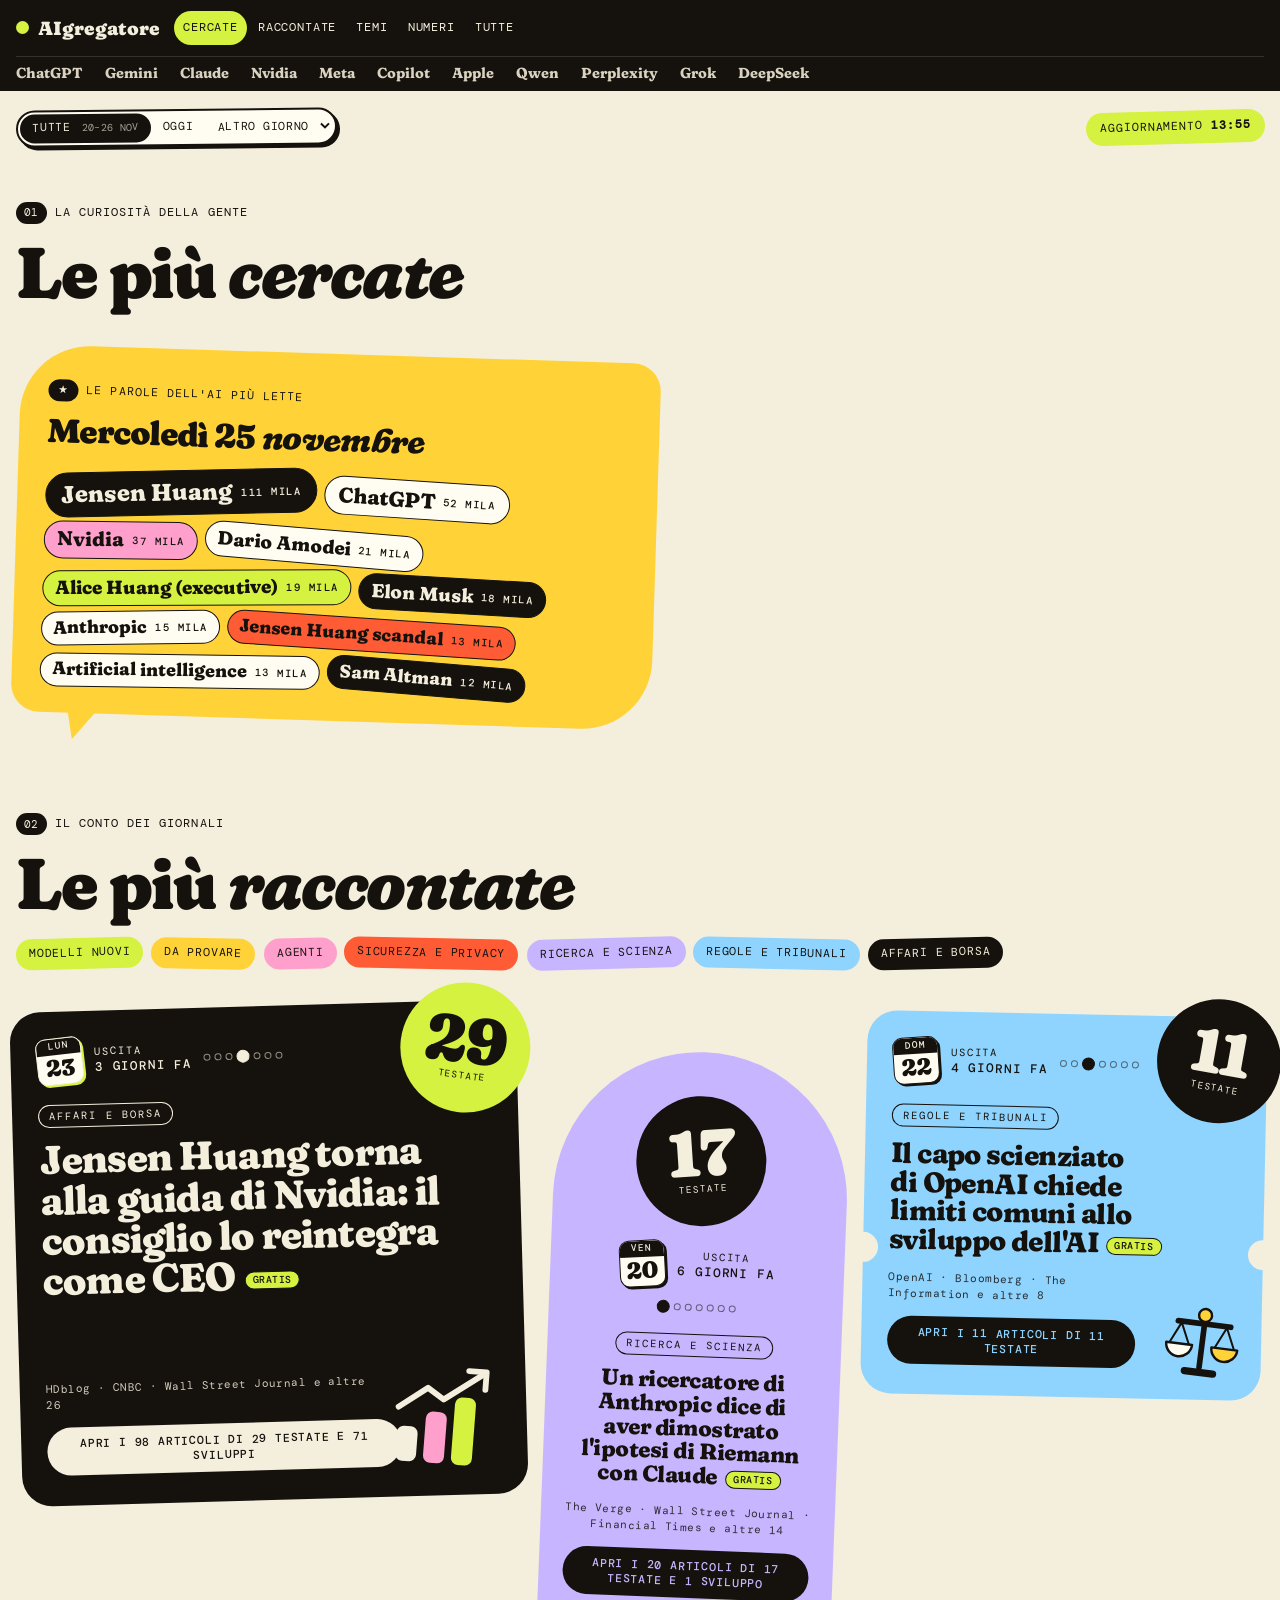
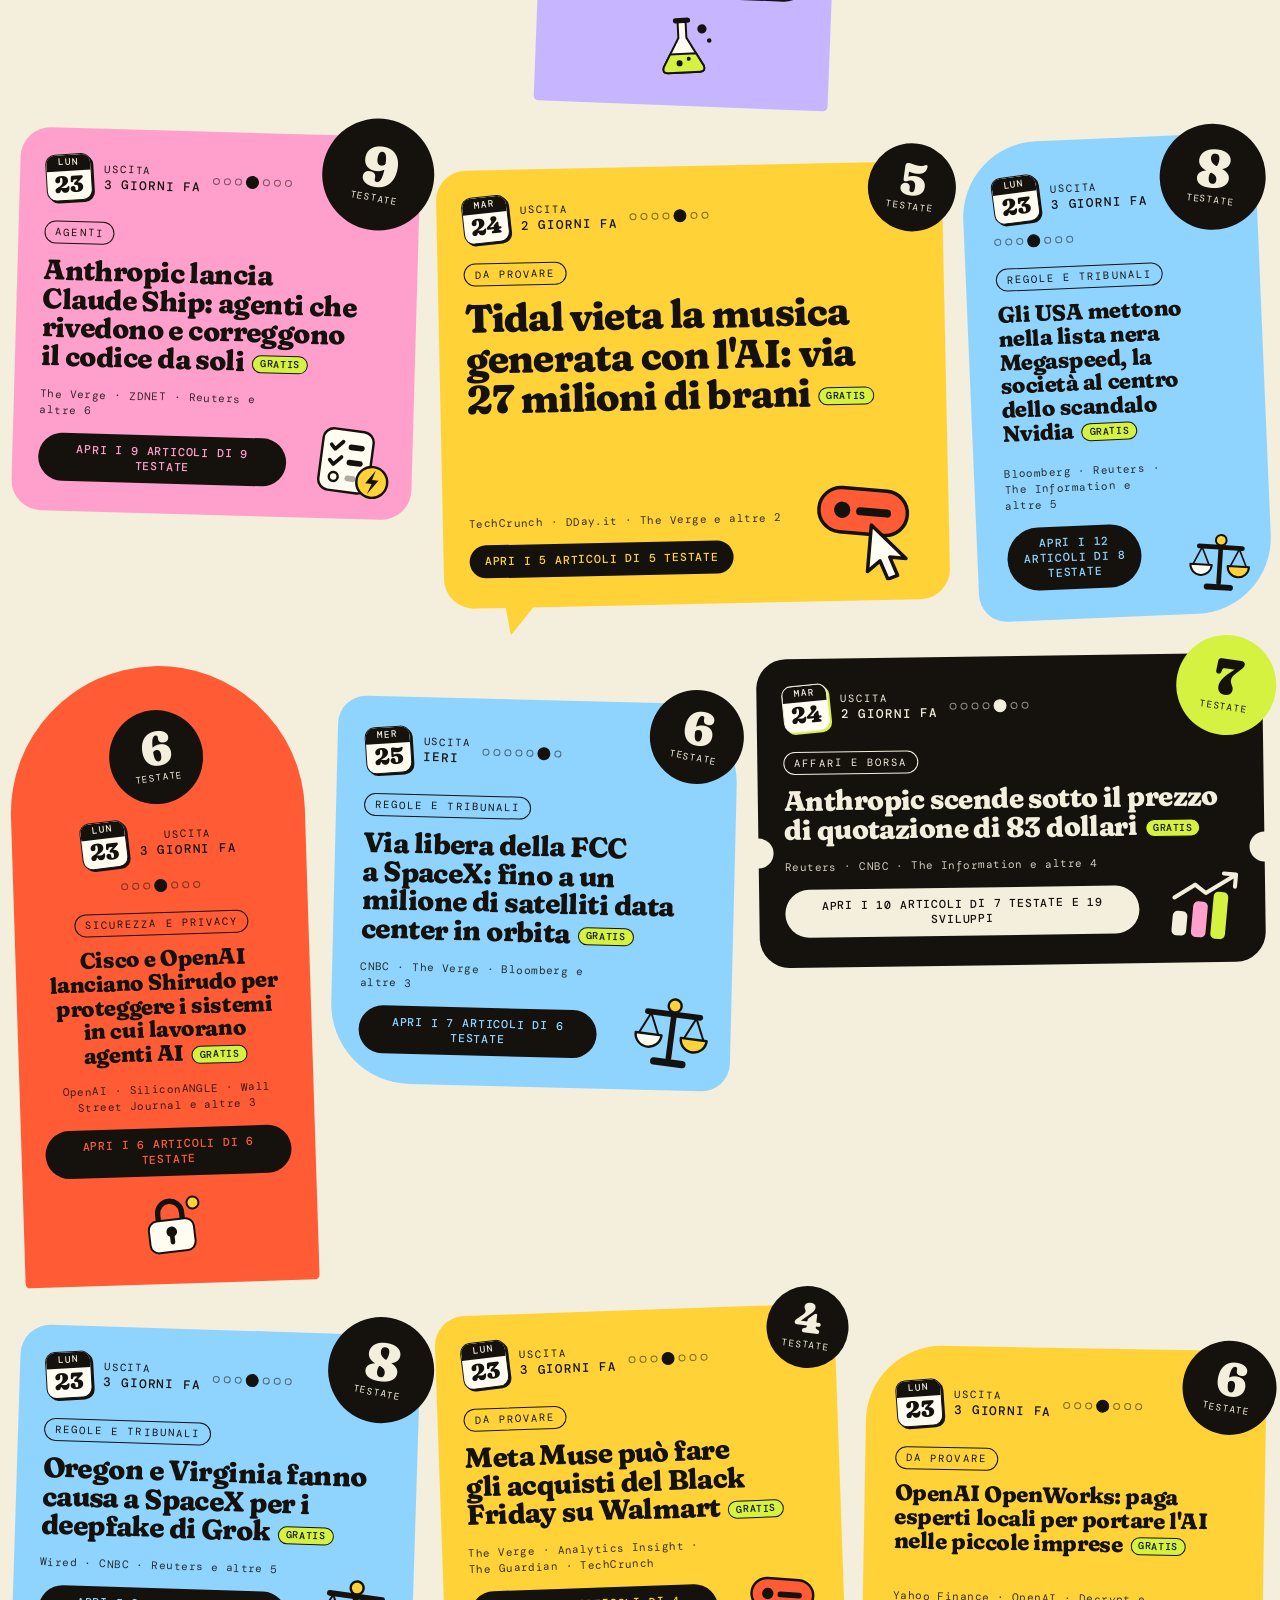
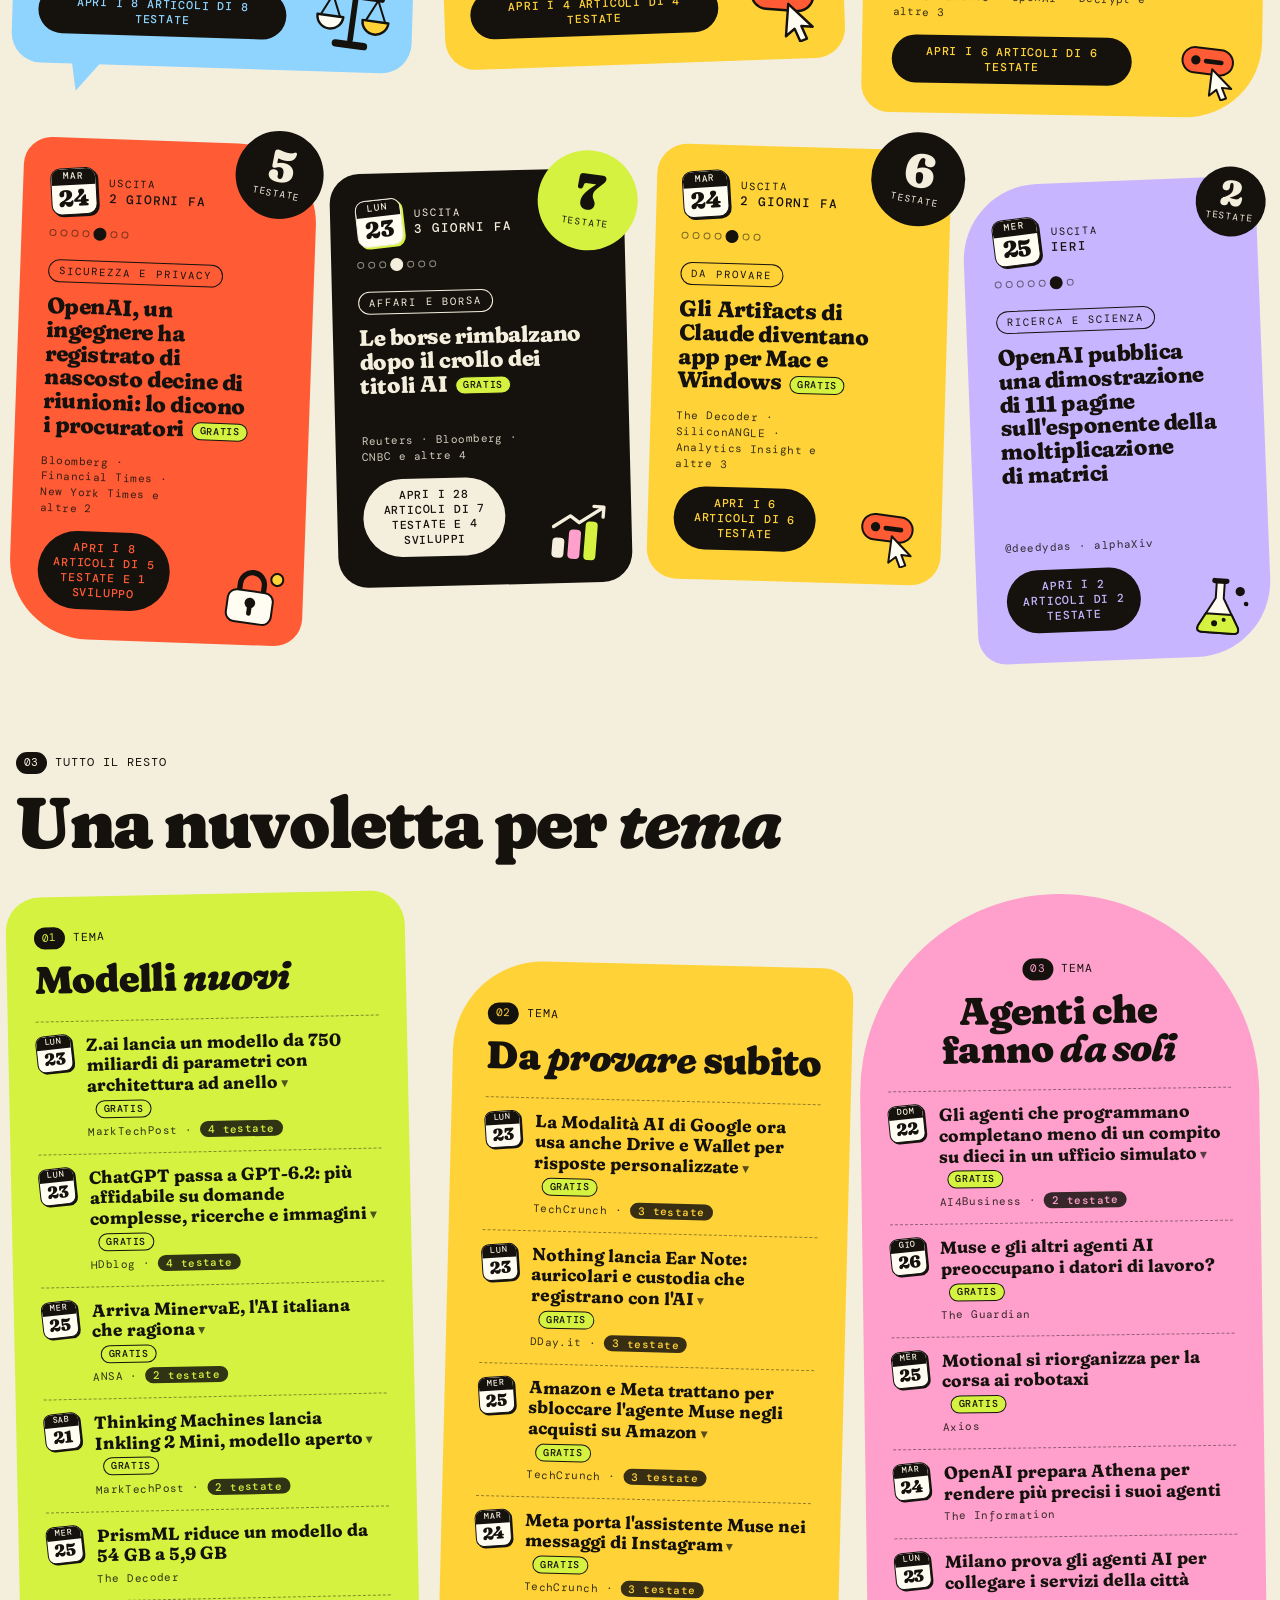
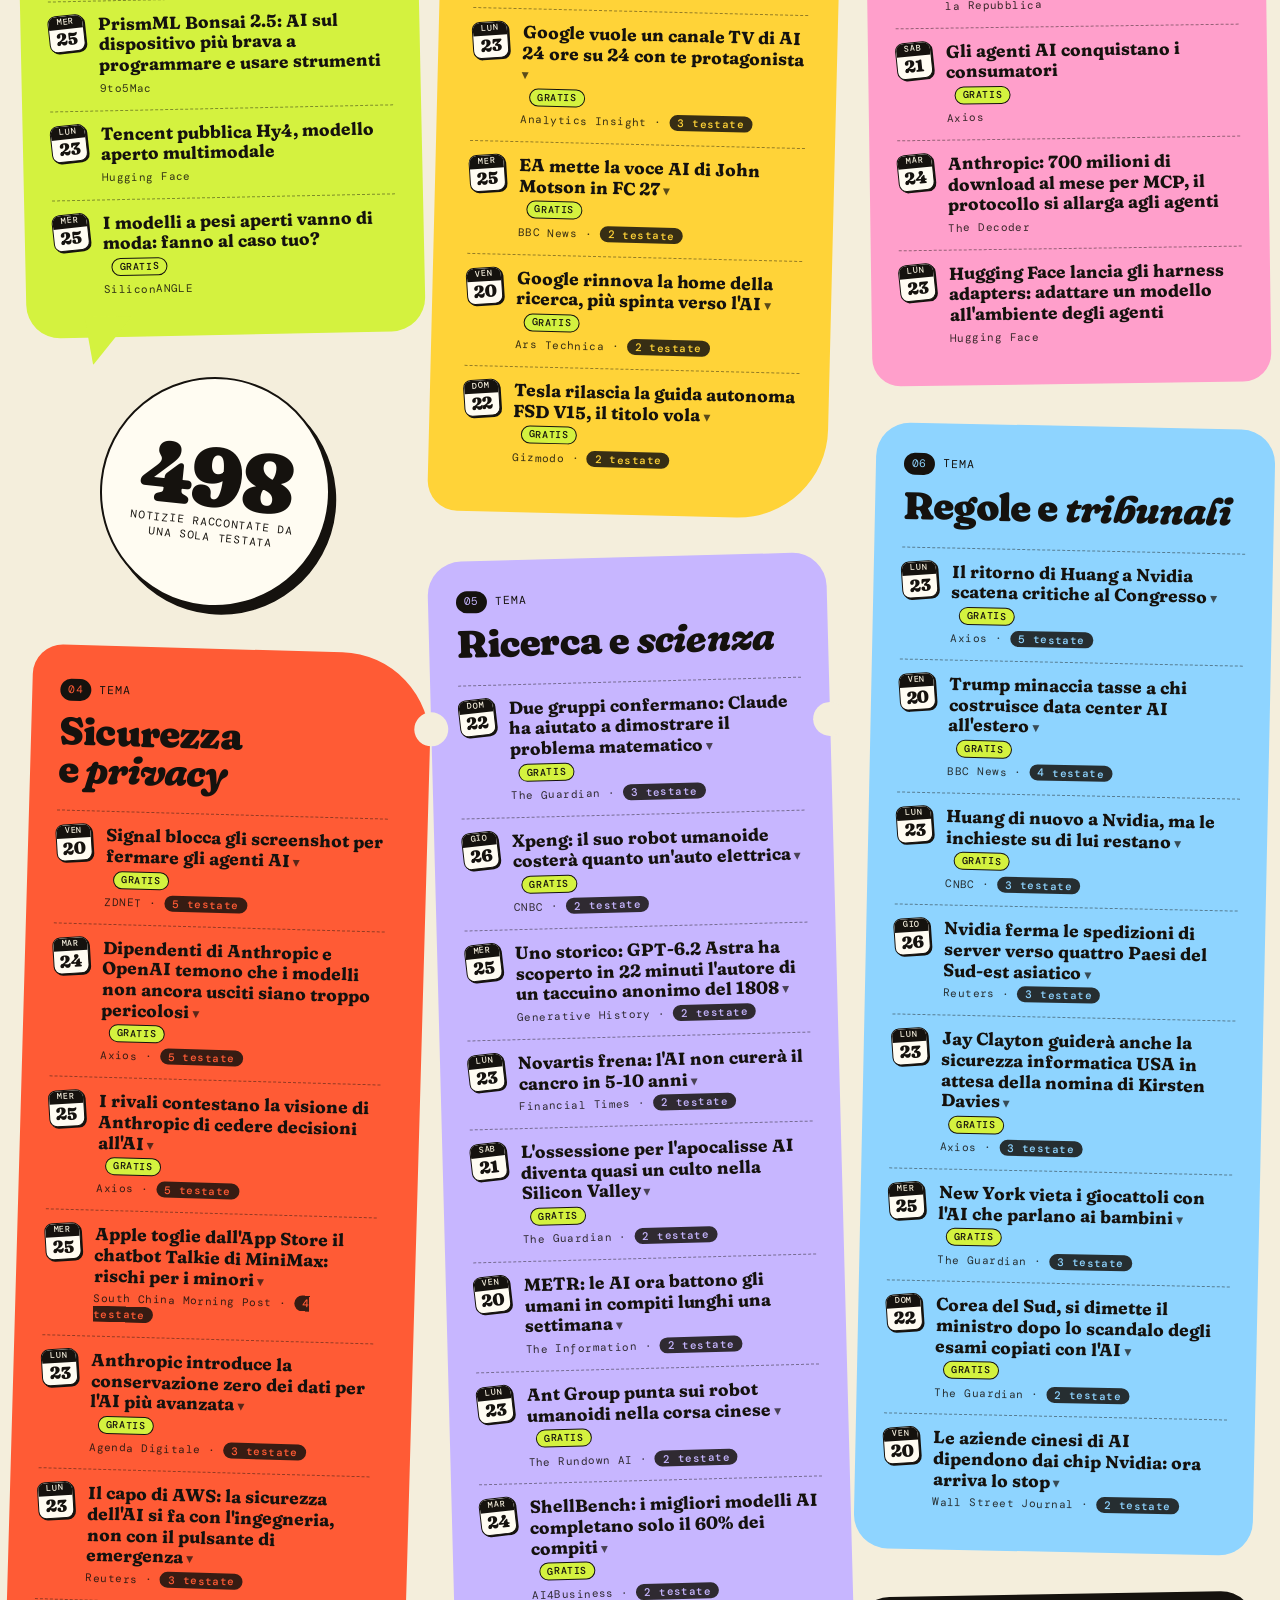
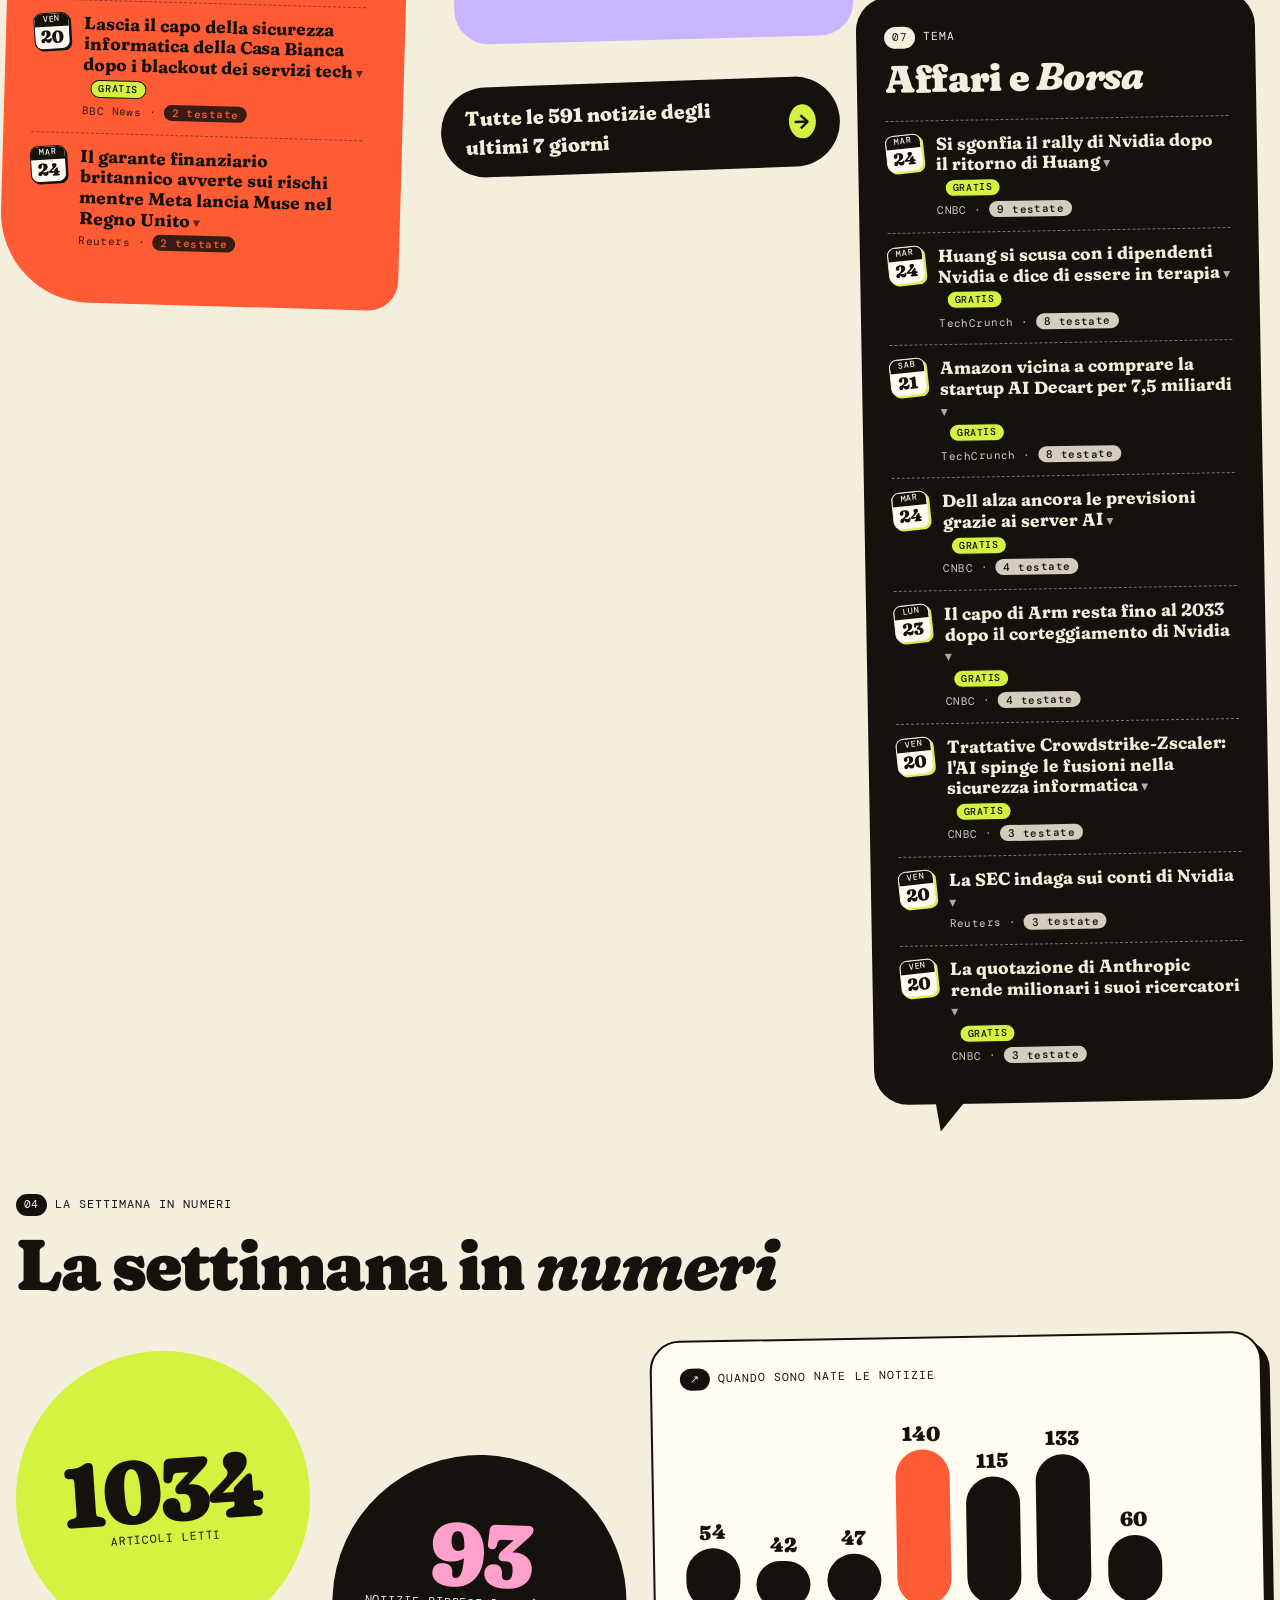
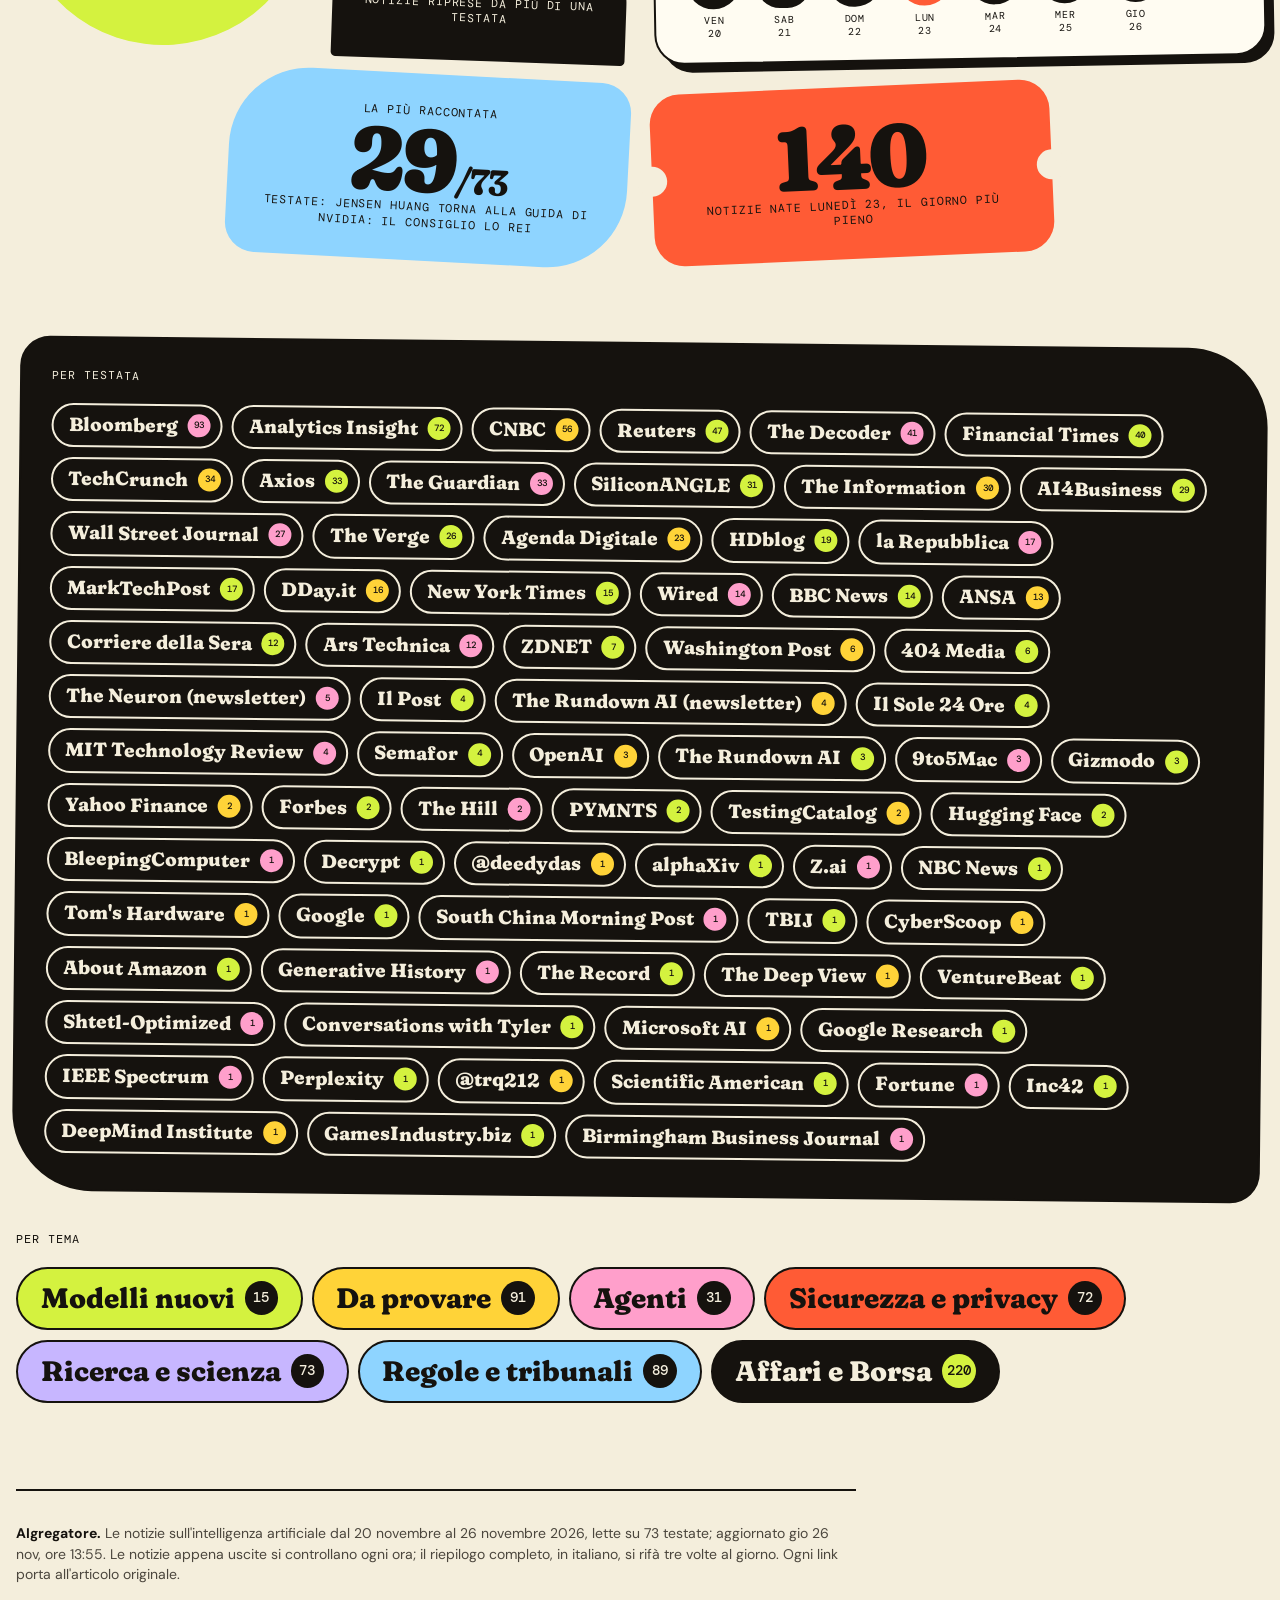
==== commit d968a5a5: "AIgregatore: aggiornamento automatico 2026-11-26 12:55 UTC" ====
--- a/aigregatore/index.html
+++ b/aigregatore/index.html
@@ -4,9 +4,9 @@
 <meta charset="utf-8">
 <meta name="viewport" content="width=device-width, initial-scale=1, viewport-fit=cover">
 <title>AIgregatore · le notizie sull'AI, contate e messe in fila</title>
-<meta name="description" content="Le notizie sull&#x27;intelligenza artificiale degli ultimi 7 giorni, lette su 70 testate: le più cercate, le più raccontate e tutto il resto diviso per tema. Si aggiorna da solo.">
+<meta name="description" content="Le notizie sull&#x27;intelligenza artificiale degli ultimi 7 giorni, lette su 73 testate: le più cercate, le più raccontate e tutto il resto diviso per tema. Si aggiorna da solo.">
 <meta property="og:title" content="AIgregatore">
-<meta property="og:description" content="Le notizie sull&#x27;intelligenza artificiale degli ultimi 7 giorni, lette su 70 testate: le più cercate, le più raccontate e tutto il resto diviso per tema. Si aggiorna da solo.">
+<meta property="og:description" content="Le notizie sull&#x27;intelligenza artificiale degli ultimi 7 giorni, lette su 73 testate: le più cercate, le più raccontate e tutto il resto diviso per tema. Si aggiorna da solo.">
 <meta property="og:type" content="website">
 <meta name="theme-color" content="#F4EEDC">
 <link rel="icon" href="data:image/svg+xml,%3Csvg xmlns='http://www.w3.org/2000/svg' viewBox='0 0 64 64'%3E%3Crect width='64' height='64' rx='18' fill='%2315120E'/%3E%3Ccircle cx='32' cy='32' r='14' fill='%23D4F23F'/%3E%3C/svg%3E">
@@ -30,7 +30,7 @@
 
 <div class="barra"><nav class="nastro" aria-label="Menù"><h1 class="logo"><i></i><span class="w">AIgregatore</span></h1><div class="scorri"><a href="#cercate" data-s="cercate">Cercate</a><a href="#raccontate" data-s="raccontate">Raccontate</a><a href="#temi" data-s="temi">Temi</a><a href="#numeri" data-s="numeri">Numeri</a><a href="tutte.html">Tutte</a></div></nav><nav class="ditte" aria-label="Aziende"><div class="scorri"><a class="as" href="#vista" role="button" aria-pressed="false" data-fk="a" data-fv="openai" data-fl="ChatGPT e OpenAI" title="ChatGPT e OpenAI">ChatGPT</a><a class="as" href="#vista" role="button" aria-pressed="false" data-fk="a" data-fv="google" data-fl="Gemini e Google" title="Gemini e Google">Gemini</a><a class="as" href="#vista" role="button" aria-pressed="false" data-fk="a" data-fv="anthropic" data-fl="Claude e Anthropic" title="Claude e Anthropic">Claude</a><a class="as" href="#vista" role="button" aria-pressed="false" data-fk="a" data-fv="nvidia" data-fl="Nvidia" title="Nvidia">Nvidia</a><a class="as" href="#vista" role="button" aria-pressed="false" data-fk="a" data-fv="meta" data-fl="Meta" title="Meta">Meta</a><a class="as" href="#vista" role="button" aria-pressed="false" data-fk="a" data-fv="microsoft" data-fl="Copilot e Microsoft" title="Copilot e Microsoft">Copilot</a><a class="as" href="#vista" role="button" aria-pressed="false" data-fk="a" data-fv="apple" data-fl="Apple e Siri" title="Apple e Siri">Apple</a><a class="as" href="#vista" role="button" aria-pressed="false" data-fk="a" data-fv="qwen" data-fl="Qwen e Alibaba" title="Qwen e Alibaba">Qwen</a><a class="as" href="#vista" role="button" aria-pressed="false" data-fk="a" data-fv="perplexity" data-fl="Perplexity" title="Perplexity">Perplexity</a><a class="as" href="#vista" role="button" aria-pressed="false" data-fk="a" data-fv="grok" data-fl="Grok e xAI" title="Grok e xAI">Grok</a><a class="as" href="#vista" role="button" aria-pressed="false" data-fk="a" data-fv="deepseek" data-fl="DeepSeek" title="DeepSeek">DeepSeek</a></div></nav></div>
 <div class="page" id="page">
-<div class="eds"><div class="vedi" role="group" aria-label="Quali notizie"><a class="vg on" href="#" data-g="" aria-pressed="true">Tutte <small>20–26 nov</small></a><a class="vg" href="#g=oggi" data-g="oggi" aria-pressed="false">Oggi</a><select class="vgs" id="vedi-giorno" aria-label="Un altro giorno" data-pre=""><option value="">Altro giorno</option><option value="2026-11-25">ieri, mer 25</option><option value="2026-11-24">mar 24</option><option value="2026-11-23">lun 23</option><option value="2026-11-22">dom 22</option><option value="2026-11-21">sab 21</option><option value="2026-11-20">ven 20</option></select></div><span class="ed ed2">Aggiornamento <b id="agg-ora" data-t="2026-11-26 06:55">07:55</b></span></div>
+<div class="eds"><div class="vedi" role="group" aria-label="Quali notizie"><a class="vg on" href="#" data-g="" aria-pressed="true">Tutte <small>20–26 nov</small></a><a class="vg" href="#g=oggi" data-g="oggi" aria-pressed="false">Oggi</a><select class="vgs" id="vedi-giorno" aria-label="Un altro giorno" data-pre=""><option value="">Altro giorno</option><option value="2026-11-25">ieri, mer 25</option><option value="2026-11-24">mar 24</option><option value="2026-11-23">lun 23</option><option value="2026-11-22">dom 22</option><option value="2026-11-21">sab 21</option><option value="2026-11-20">ven 20</option></select></div><span class="ed ed2">Aggiornamento <b id="agg-ora" data-t="2026-11-26 12:55">13:55</b></span></div>
 
 <section id="vista" class="blk first" hidden aria-live="polite"></section>
 
@@ -53,117 +53,117 @@
   <header class="sec"><p class="lab"><span class="pill">02</span> il conto dei giornali</p><h2>Le più <em>raccontate</em></h2>
   <div class="legend"><a class="lg c-mod" href="#t-mod">Modelli nuovi</a><a class="lg c-app" href="#t-app">Da provare</a><a class="lg c-age" href="#t-age">Agenti</a><a class="lg c-sic" href="#t-sic">Sicurezza e privacy</a><a class="lg c-ric" href="#t-ric">Ricerca e scienza</a><a class="lg c-reg" href="#t-reg">Regole e tribunali</a><a class="lg c-aff" href="#t-aff">Affari e Borsa</a></div></header>
   <div class="g12 mosaic"><article class="card c-aff s5  xl" style="--r:-1.6deg;--y:0px">
-<span class="n" style="--d:130px" title="29 testate su 70 ne hanno scritto"><b>29</b><i>testate</i></span>
+<span class="n" style="--d:130px" title="29 testate su 73 ne hanno scritto"><b>29</b><i>testate</i></span>
 <div class="when"><span class="leaf" title="Notizia uscita lunedì 23 novembre"><b>lun</b><i>23</i></span><span class="whentxt">uscita<br><strong>3 giorni fa</strong></span><span class="week" aria-hidden="true"><i class=""></i><i class=""></i><i class=""></i><i class="on"></i><i class=""></i><i class=""></i><i class=""></i></span></div>
 <p class="cat">Affari e Borsa</p>
 <h3><a href="https://www.hdblog.it/nvidia/articoli/n677951/jensen-huang-torna-nvidia-ceo/" data-p="1" target="_blank" rel="noopener">Jensen Huang torna alla guida di Nvidia: il consiglio lo reintegra come CEO</a><span class="gr" title="Articolo che si legge gratis per intero">gratis</span></h3>
 <p class="src">HDblog · CNBC · Wall Street Journal e altre 26</p>
 <svg class="ill" viewBox="0 0 96 96" aria-hidden="true"><use href="#i-aff"/></svg>
 </article><article class="card c-ric s3 arch m" style="--r:2.2deg;--y:46px">
-<span class="n" style="--d:130px" title="17 testate su 70 ne hanno scritto"><b>17</b><i>testate</i></span>
+<span class="n" style="--d:130px" title="17 testate su 73 ne hanno scritto"><b>17</b><i>testate</i></span>
 <div class="when"><span class="leaf" title="Notizia uscita venerdì 20 novembre"><b>ven</b><i>20</i></span><span class="whentxt">uscita<br><strong>6 giorni fa</strong></span><span class="week" aria-hidden="true"><i class="on"></i><i class=""></i><i class=""></i><i class=""></i><i class=""></i><i class=""></i><i class=""></i></span></div>
 <p class="cat">Ricerca e scienza</p>
 <h3><a href="https://www.ilpost.it/2026/11/20/matematico-anthropic-dice-di-risolto-ipotesi-riemann/" data-p="2" target="_blank" rel="noopener">Un ricercatore di Anthropic dice di aver dimostrato l&#x27;ipotesi di Riemann con Claude</a><span class="gr" title="Articolo che si legge gratis per intero">gratis</span></h3>
 <p class="src">The Verge · Wall Street Journal · Financial Times e altre 14</p>
 <svg class="ill" viewBox="0 0 96 96" aria-hidden="true"><use href="#i-ric"/></svg>
 </article><article class="card c-reg s4 ticket l" style="--r:1.2deg;--y:8px">
-<span class="n" style="--d:124px" title="11 testate su 70 ne hanno scritto"><b>11</b><i>testate</i></span>
+<span class="n" style="--d:124px" title="11 testate su 73 ne hanno scritto"><b>11</b><i>testate</i></span>
 <div class="when"><span class="leaf" title="Notizia uscita domenica 22 novembre"><b>dom</b><i>22</i></span><span class="whentxt">uscita<br><strong>4 giorni fa</strong></span><span class="week" aria-hidden="true"><i class=""></i><i class=""></i><i class="on"></i><i class=""></i><i class=""></i><i class=""></i><i class=""></i></span></div>
 <p class="cat">Regole e tribunali</p>
 <h3><a href="https://techcrunch.com/2026/11/22/openais-chief-scientist-has-thoughts-on-how-to-limit-ai-development/" data-p="3" target="_blank" rel="noopener">Il capo scienziato di OpenAI chiede limiti comuni allo sviluppo dell&#x27;AI</a><span class="gr" title="Articolo che si legge gratis per intero">gratis</span></h3>
 <p class="src">OpenAI · Bloomberg · The Information e altre 8</p>
 <svg class="ill" viewBox="0 0 96 96" aria-hidden="true"><use href="#i-reg"/></svg>
 </article><article class="card c-age s4  l" style="--r:1.6deg;--y:0px">
-<span class="n" style="--d:112px" title="9 testate su 70 ne hanno scritto"><b>9</b><i>testate</i></span>
+<span class="n" style="--d:112px" title="9 testate su 73 ne hanno scritto"><b>9</b><i>testate</i></span>
 <div class="when"><span class="leaf" title="Notizia uscita lunedì 23 novembre"><b>lun</b><i>23</i></span><span class="whentxt">uscita<br><strong>3 giorni fa</strong></span><span class="week" aria-hidden="true"><i class=""></i><i class=""></i><i class=""></i><i class="on"></i><i class=""></i><i class=""></i><i class=""></i></span></div>
 <p class="cat">Agenti</p>
 <h3><a href="https://www.zdnet.com/innovation/claude-ship-code-how-to-try/" data-p="4" target="_blank" rel="noopener">Anthropic lancia Claude Ship: agenti che rivedono e correggono il codice da soli</a><span class="gr" title="Articolo che si legge gratis per intero">gratis</span></h3>
 <p class="src">The Verge · ZDNET · Reuters e altre 6</p>
 <svg class="ill" viewBox="0 0 96 96" aria-hidden="true"><use href="#i-age"/></svg>
 </article><article class="card c-app s5 tail xl" style="--r:-1.2deg;--y:34px">
-<span class="n" style="--d:88px" title="5 testate su 70 ne hanno scritto"><b>5</b><i>testate</i></span>
+<span class="n" style="--d:88px" title="5 testate su 73 ne hanno scritto"><b>5</b><i>testate</i></span>
 <div class="when"><span class="leaf" title="Notizia uscita martedì 24 novembre"><b>mar</b><i>24</i></span><span class="whentxt">uscita<br><strong>2 giorni fa</strong></span><span class="week" aria-hidden="true"><i class=""></i><i class=""></i><i class=""></i><i class=""></i><i class="on"></i><i class=""></i><i class=""></i></span></div>
 <p class="cat">Da provare</p>
 <h3><a href="https://techcrunch.com/2026/11/24/tidal-to-ban-and-remove-millions-of-ai-generated-tracks-as-ai-slop-inundates-music-streaming/" data-p="5" target="_blank" rel="noopener">Tidal vieta la musica generata con l&#x27;AI: via 27 milioni di brani</a><span class="gr" title="Articolo che si legge gratis per intero">gratis</span></h3>
 <p class="src">TechCrunch · DDay.it · The Verge e altre 2</p>
 <svg class="ill" viewBox="0 0 96 96" aria-hidden="true"><use href="#i-app"/></svg>
 </article><article class="card c-reg s3 blob m" style="--r:-2.4deg;--y:6px">
-<span class="n" style="--d:106px" title="8 testate su 70 ne hanno scritto"><b>8</b><i>testate</i></span>
+<span class="n" style="--d:106px" title="8 testate su 73 ne hanno scritto"><b>8</b><i>testate</i></span>
 <div class="when"><span class="leaf" title="Notizia uscita lunedì 23 novembre"><b>lun</b><i>23</i></span><span class="whentxt">uscita<br><strong>3 giorni fa</strong></span><span class="week" aria-hidden="true"><i class=""></i><i class=""></i><i class=""></i><i class="on"></i><i class=""></i><i class=""></i><i class=""></i></span></div>
 <p class="cat">Regole e tribunali</p>
 <h3><a href="https://techcrunch.com/2026/11/23/megaspeed-the-company-at-the-center-of-the-jensen-huang-scandal-appears-headed-for-a-u-s-blacklist/" data-p="6" target="_blank" rel="noopener">Gli USA mettono nella lista nera Megaspeed, la società al centro dello scandalo Nvidia</a><span class="gr" title="Articolo che si legge gratis per intero">gratis</span></h3>
 <p class="src">Bloomberg · Reuters · The Information e altre 5</p>
 <svg class="ill" viewBox="0 0 96 96" aria-hidden="true"><use href="#i-reg"/></svg>
 </article><article class="card c-sic s3 arch m" style="--r:-1.8deg;--y:10px">
-<span class="n" style="--d:94px" title="6 testate su 70 ne hanno scritto"><b>6</b><i>testate</i></span>
+<span class="n" style="--d:94px" title="6 testate su 73 ne hanno scritto"><b>6</b><i>testate</i></span>
 <div class="when"><span class="leaf" title="Notizia uscita lunedì 23 novembre"><b>lun</b><i>23</i></span><span class="whentxt">uscita<br><strong>3 giorni fa</strong></span><span class="week" aria-hidden="true"><i class=""></i><i class=""></i><i class=""></i><i class="on"></i><i class=""></i><i class=""></i><i class=""></i></span></div>
 <p class="cat">Sicurezza e privacy</p>
 <h3><a href="https://news.google.com/rss/articles/[base64]?oc=5" data-p="7" target="_blank" rel="noopener">Cisco e OpenAI lanciano Shirudo per proteggere i sistemi in cui lavorano agenti AI</a><span class="gr" title="Articolo che si legge gratis per intero">gratis</span></h3>
 <p class="src">OpenAI · SiliconANGLE · Wall Street Journal e altre 3</p>
 <svg class="ill" viewBox="0 0 96 96" aria-hidden="true"><use href="#i-sic"/></svg>
-</article><article class="card c-aff s4 blob2 l" style="--r:1.4deg;--y:44px">
-<span class="n" style="--d:100px" title="7 testate su 70 ne hanno scritto"><b>7</b><i>testate</i></span>
+</article><article class="card c-reg s4 blob2 l" style="--r:1.4deg;--y:44px">
+<span class="n" style="--d:94px" title="6 testate su 73 ne hanno scritto"><b>6</b><i>testate</i></span>
+<div class="when"><span class="leaf" title="Notizia uscita mercoledì 25 novembre"><b>mer</b><i>25</i></span><span class="whentxt">uscita<br><strong>ieri</strong></span><span class="week" aria-hidden="true"><i class=""></i><i class=""></i><i class=""></i><i class=""></i><i class=""></i><i class="on"></i><i class=""></i></span></div>
+<p class="cat">Regole e tribunali</p>
+<h3><a href="https://news.google.com/rss/articles/[base64]?oc=5" data-p="8" target="_blank" rel="noopener">Via libera della FCC a SpaceX: fino a un milione di satelliti data center in orbita</a><span class="gr" title="Articolo che si legge gratis per intero">gratis</span></h3>
+<p class="src">CNBC · The Verge · Bloomberg e altre 3</p>
+<svg class="ill" viewBox="0 0 96 96" aria-hidden="true"><use href="#i-reg"/></svg>
+</article><article class="card c-aff s5 ticket l" style="--r:-0.8deg;--y:0px">
+<span class="n" style="--d:100px" title="7 testate su 73 ne hanno scritto"><b>7</b><i>testate</i></span>
 <div class="when"><span class="leaf" title="Notizia uscita martedì 24 novembre"><b>mar</b><i>24</i></span><span class="whentxt">uscita<br><strong>2 giorni fa</strong></span><span class="week" aria-hidden="true"><i class=""></i><i class=""></i><i class=""></i><i class=""></i><i class="on"></i><i class=""></i><i class=""></i></span></div>
 <p class="cat">Affari e Borsa</p>
-<h3><a href="https://news.google.com/rss/articles/[base64]?oc=5" data-p="8" target="_blank" rel="noopener">Anthropic scende sotto il prezzo di quotazione di 83 dollari</a><span class="gr" title="Articolo che si legge gratis per intero">gratis</span></h3>
+<h3><a href="https://news.google.com/rss/articles/[base64]?oc=5" data-p="9" target="_blank" rel="noopener">Anthropic scende sotto il prezzo di quotazione di 83 dollari</a><span class="gr" title="Articolo che si legge gratis per intero">gratis</span></h3>
 <p class="src">Reuters · CNBC · The Information e altre 4</p>
 <svg class="ill" viewBox="0 0 96 96" aria-hidden="true"><use href="#i-aff"/></svg>
-</article><article class="card c-reg s5 ticket l" style="--r:-0.8deg;--y:0px">
-<span class="n" style="--d:106px" title="8 testate su 70 ne hanno scritto"><b>8</b><i>testate</i></span>
-<div class="when"><span class="leaf" title="Notizia uscita lunedì 23 novembre"><b>lun</b><i>23</i></span><span class="whentxt">uscita<br><strong>3 giorni fa</strong></span><span class="week" aria-hidden="true"><i class=""></i><i class=""></i><i class=""></i><i class="on"></i><i class=""></i><i class=""></i><i class=""></i></span></div>
-<p class="cat">Regole e tribunali</p>
-<h3><a href="https://news.google.com/rss/articles/[base64]?oc=5" data-p="9" target="_blank" rel="noopener">Oregon e Virginia fanno causa a SpaceX per i deepfake di Grok</a><span class="gr" title="Articolo che si legge gratis per intero">gratis</span></h3>
+</article><article class="card c-reg s4 tail l" style="--r:1.8deg;--y:20px">
+<span class="n" style="--d:106px" title="8 testate su 73 ne hanno scritto"><b>8</b><i>testate</i></span>
+<div class="when"><span class="leaf" title="Notizia uscita lunedì 23 novembre"><b>lun</b><i>23</i></span><span class="whentxt">uscita<br><strong>3 giorni fa</strong></span><span class="week" aria-hidden="true"><i class=""></i><i class=""></i><i class=""></i><i class="on"></i><i class=""></i><i class=""></i><i class=""></i></span></div>
+<p class="cat">Regole e tribunali</p>
+<h3><a href="https://news.google.com/rss/articles/[base64]?oc=5" data-p="10" target="_blank" rel="noopener">Oregon e Virginia fanno causa a SpaceX per i deepfake di Grok</a><span class="gr" title="Articolo che si legge gratis per intero">gratis</span></h3>
 <p class="src">Wired · CNBC · Reuters e altre 5</p>
 <svg class="ill" viewBox="0 0 96 96" aria-hidden="true"><use href="#i-reg"/></svg>
-</article><article class="card c-app s4 tail l" style="--r:1.8deg;--y:20px">
-<span class="n" style="--d:94px" title="6 testate su 70 ne hanno scritto"><b>6</b><i>testate</i></span>
-<div class="when"><span class="leaf" title="Notizia uscita lunedì 23 novembre"><b>lun</b><i>23</i></span><span class="whentxt">uscita<br><strong>3 giorni fa</strong></span><span class="week" aria-hidden="true"><i class=""></i><i class=""></i><i class=""></i><i class="on"></i><i class=""></i><i class=""></i><i class=""></i></span></div>
-<p class="cat">Da provare</p>
-<h3><a href="https://news.google.com/rss/articles/CBMie0FVX3lxTFBESU5Pc2FMb2o0b3I0b29WTTIweEh3QWVFSXllTGZDWHEzYWFmVkdNX1RuVEMxZ2gwS3dMVzJkd0lJNXlLX2Z6OWpKRFlDSzFPb0xJTWk0UmRESjZpbmpZR01RaWhxR3BfS3JQYzhIbmRoRXdCRGhLRDZmQQ?oc=5" data-p="10" target="_blank" rel="noopener">OpenAI OpenWorks: paga esperti locali per portare l&#x27;AI nelle piccole imprese</a><span class="gr" title="Articolo che si legge gratis per intero">gratis</span></h3>
+</article><article class="card c-app s4  l" style="--r:-2.0deg;--y:0px">
+<span class="n" style="--d:82px" title="4 testate su 73 ne hanno scritto"><b>4</b><i>testate</i></span>
+<div class="when"><span class="leaf" title="Notizia uscita lunedì 23 novembre"><b>lun</b><i>23</i></span><span class="whentxt">uscita<br><strong>3 giorni fa</strong></span><span class="week" aria-hidden="true"><i class=""></i><i class=""></i><i class=""></i><i class="on"></i><i class=""></i><i class=""></i><i class=""></i></span></div>
+<p class="cat">Da provare</p>
+<h3><a href="https://www.analyticsinsight.net/news/meta-muse-ai-agent-can-do-your-black-friday-shopping-at-walmart" data-p="11" target="_blank" rel="noopener">Meta Muse può fare gli acquisti del Black Friday su Walmart</a><span class="gr" title="Articolo che si legge gratis per intero">gratis</span></h3>
+<p class="src">The Verge · Analytics Insight · The Guardian · TechCrunch</p>
+<svg class="ill" viewBox="0 0 96 96" aria-hidden="true"><use href="#i-app"/></svg>
+</article><article class="card c-app s4 blob m" style="--r:1.0deg;--y:38px">
+<span class="n" style="--d:94px" title="6 testate su 73 ne hanno scritto"><b>6</b><i>testate</i></span>
+<div class="when"><span class="leaf" title="Notizia uscita lunedì 23 novembre"><b>lun</b><i>23</i></span><span class="whentxt">uscita<br><strong>3 giorni fa</strong></span><span class="week" aria-hidden="true"><i class=""></i><i class=""></i><i class=""></i><i class="on"></i><i class=""></i><i class=""></i><i class=""></i></span></div>
+<p class="cat">Da provare</p>
+<h3><a href="https://news.google.com/rss/articles/CBMie0FVX3lxTFBESU5Pc2FMb2o0b3I0b29WTTIweEh3QWVFSXllTGZDWHEzYWFmVkdNX1RuVEMxZ2gwS3dMVzJkd0lJNXlLX2Z6OWpKRFlDSzFPb0xJTWk0UmRESjZpbmpZR01RaWhxR3BfS3JQYzhIbmRoRXdCRGhLRDZmQQ?oc=5" data-p="12" target="_blank" rel="noopener">OpenAI OpenWorks: paga esperti locali per portare l&#x27;AI nelle piccole imprese</a><span class="gr" title="Articolo che si legge gratis per intero">gratis</span></h3>
 <p class="src">Yahoo Finance · OpenAI · Decrypt e altre 3</p>
 <svg class="ill" viewBox="0 0 96 96" aria-hidden="true"><use href="#i-app"/></svg>
-</article><article class="card c-sic s4  l" style="--r:-2.0deg;--y:0px">
-<span class="n" style="--d:88px" title="5 testate su 70 ne hanno scritto"><b>5</b><i>testate</i></span>
+</article><article class="card c-sic s3 blob2 m" style="--r:2.0deg;--y:0px">
+<span class="n" style="--d:88px" title="5 testate su 73 ne hanno scritto"><b>5</b><i>testate</i></span>
 <div class="when"><span class="leaf" title="Notizia uscita martedì 24 novembre"><b>mar</b><i>24</i></span><span class="whentxt">uscita<br><strong>2 giorni fa</strong></span><span class="week" aria-hidden="true"><i class=""></i><i class=""></i><i class=""></i><i class=""></i><i class="on"></i><i class=""></i><i class=""></i></span></div>
 <p class="cat">Sicurezza e privacy</p>
-<h3><a href="https://news.google.com/rss/articles/[base64]?oc=5" data-p="11" target="_blank" rel="noopener">OpenAI, un ingegnere ha registrato di nascosto decine di riunioni: lo dicono i procuratori</a><span class="gr" title="Articolo che si legge gratis per intero">gratis</span></h3>
+<h3><a href="https://news.google.com/rss/articles/[base64]?oc=5" data-p="13" target="_blank" rel="noopener">OpenAI, un ingegnere ha registrato di nascosto decine di riunioni: lo dicono i procuratori</a><span class="gr" title="Articolo che si legge gratis per intero">gratis</span></h3>
 <p class="src">Bloomberg · Financial Times · New York Times e altre 2</p>
 <svg class="ill" viewBox="0 0 96 96" aria-hidden="true"><use href="#i-sic"/></svg>
-</article><article class="card c-aff s4 blob m" style="--r:1.0deg;--y:38px">
-<span class="n" style="--d:100px" title="7 testate su 70 ne hanno scritto"><b>7</b><i>testate</i></span>
+</article><article class="card c-aff s3  m" style="--r:-1.4deg;--y:30px">
+<span class="n" style="--d:100px" title="7 testate su 73 ne hanno scritto"><b>7</b><i>testate</i></span>
 <div class="when"><span class="leaf" title="Notizia uscita lunedì 23 novembre"><b>lun</b><i>23</i></span><span class="whentxt">uscita<br><strong>3 giorni fa</strong></span><span class="week" aria-hidden="true"><i class=""></i><i class=""></i><i class=""></i><i class="on"></i><i class=""></i><i class=""></i><i class=""></i></span></div>
 <p class="cat">Affari e Borsa</p>
-<h3><a href="https://news.google.com/rss/articles/[base64]?oc=5" data-p="12" target="_blank" rel="noopener">Le borse rimbalzano dopo il crollo dei titoli AI</a><span class="gr" title="Articolo che si legge gratis per intero">gratis</span></h3>
+<h3><a href="https://news.google.com/rss/articles/[base64]?oc=5" data-p="14" target="_blank" rel="noopener">Le borse rimbalzano dopo il crollo dei titoli AI</a><span class="gr" title="Articolo che si legge gratis per intero">gratis</span></h3>
 <p class="src">Reuters · Bloomberg · CNBC e altre 4</p>
 <svg class="ill" viewBox="0 0 96 96" aria-hidden="true"><use href="#i-aff"/></svg>
-</article><article class="card c-app s3 blob2 m" style="--r:2.0deg;--y:0px">
-<span class="n" style="--d:94px" title="6 testate su 70 ne hanno scritto"><b>6</b><i>testate</i></span>
-<div class="when"><span class="leaf" title="Notizia uscita martedì 24 novembre"><b>mar</b><i>24</i></span><span class="whentxt">uscita<br><strong>2 giorni fa</strong></span><span class="week" aria-hidden="true"><i class=""></i><i class=""></i><i class=""></i><i class=""></i><i class="on"></i><i class=""></i><i class=""></i></span></div>
-<p class="cat">Da provare</p>
-<h3><a href="https://siliconangle.com/2026/11/24/anthropic-is-trying-to-kill-traditional-desktop-apps-with-claude-generated-desktop-apps/" data-p="13" target="_blank" rel="noopener">Gli Artifacts di Claude diventano app per Mac e Windows</a><span class="gr" title="Articolo che si legge gratis per intero">gratis</span></h3>
+</article><article class="card c-app s3  m" style="--r:1.6deg;--y:6px">
+<span class="n" style="--d:94px" title="6 testate su 73 ne hanno scritto"><b>6</b><i>testate</i></span>
+<div class="when"><span class="leaf" title="Notizia uscita martedì 24 novembre"><b>mar</b><i>24</i></span><span class="whentxt">uscita<br><strong>2 giorni fa</strong></span><span class="week" aria-hidden="true"><i class=""></i><i class=""></i><i class=""></i><i class=""></i><i class="on"></i><i class=""></i><i class=""></i></span></div>
+<p class="cat">Da provare</p>
+<h3><a href="https://siliconangle.com/2026/11/24/anthropic-is-trying-to-kill-traditional-desktop-apps-with-claude-generated-desktop-apps/" data-p="15" target="_blank" rel="noopener">Gli Artifacts di Claude diventano app per Mac e Windows</a><span class="gr" title="Articolo che si legge gratis per intero">gratis</span></h3>
 <p class="src">The Decoder · SiliconANGLE · Analytics Insight e altre 3</p>
 <svg class="ill" viewBox="0 0 96 96" aria-hidden="true"><use href="#i-app"/></svg>
-</article><article class="card c-ric s3  m" style="--r:-1.4deg;--y:30px">
-<span class="n" style="--d:70px" title="2 testate su 70 ne hanno scritto"><b>2</b><i>testate</i></span>
+</article><article class="card c-ric s3 blob m" style="--r:-2.2deg;--y:40px">
+<span class="n" style="--d:70px" title="2 testate su 73 ne hanno scritto"><b>2</b><i>testate</i></span>
 <div class="when"><span class="leaf" title="Notizia uscita mercoledì 25 novembre"><b>mer</b><i>25</i></span><span class="whentxt">uscita<br><strong>ieri</strong></span><span class="week" aria-hidden="true"><i class=""></i><i class=""></i><i class=""></i><i class=""></i><i class=""></i><i class="on"></i><i class=""></i></span></div>
 <p class="cat">Ricerca e scienza</p>
-<h3><a href="https://x.com/deedydas/status/2125445769629204816" data-p="14" target="_blank" rel="noopener">OpenAI pubblica una dimostrazione di 111 pagine sull&#x27;esponente della moltiplicazione di matrici</a></h3>
+<h3><a href="https://x.com/deedydas/status/2125445769629204816" data-p="16" target="_blank" rel="noopener">OpenAI pubblica una dimostrazione di 111 pagine sull&#x27;esponente della moltiplicazione di matrici</a></h3>
 <p class="src">@deedydas · alphaXiv</p>
 <svg class="ill" viewBox="0 0 96 96" aria-hidden="true"><use href="#i-ric"/></svg>
-</article><article class="card c-mod s3  m" style="--r:1.6deg;--y:6px">
-<span class="n" style="--d:82px" title="4 testate su 70 ne hanno scritto"><b>4</b><i>testate</i></span>
-<div class="when"><span class="leaf" title="Notizia uscita lunedì 23 novembre"><b>lun</b><i>23</i></span><span class="whentxt">uscita<br><strong>3 giorni fa</strong></span><span class="week" aria-hidden="true"><i class=""></i><i class=""></i><i class=""></i><i class="on"></i><i class=""></i><i class=""></i><i class=""></i></span></div>
-<p class="cat">Modelli nuovi</p>
-<h3><a href="https://www.marktechpost.com/2026/11/23/zai-glm-5-4-loop-transformer/" data-p="15" target="_blank" rel="noopener">Z.ai lancia un modello da 750 miliardi di parametri con architettura ad anello</a><span class="gr" title="Articolo che si legge gratis per intero">gratis</span></h3>
-<p class="src">The Decoder · MarkTechPost · AI4Business · Z.ai</p>
-<svg class="ill" viewBox="0 0 96 96" aria-hidden="true"><use href="#i-mod"/></svg>
-</article><article class="card c-aff s3 blob m" style="--r:-2.2deg;--y:40px">
-<span class="n" style="--d:106px" title="8 testate su 70 ne hanno scritto"><b>8</b><i>testate</i></span>
-<div class="when"><span class="leaf" title="Notizia uscita sabato 21 novembre"><b>sab</b><i>21</i></span><span class="whentxt">uscita<br><strong>5 giorni fa</strong></span><span class="week" aria-hidden="true"><i class=""></i><i class="on"></i><i class=""></i><i class=""></i><i class=""></i><i class=""></i><i class=""></i></span></div>
-<p class="cat">Affari e Borsa</p>
-<h3><a href="https://techcrunch.com/2026/11/23/amazon-snaps-up-decarts-ai-optimization-tech-for-7-5b-as-it-prepares-to-sell-trainium-chips/" data-p="16" target="_blank" rel="noopener">Amazon vicina a comprare la startup AI Decart per 7,5 miliardi</a><span class="gr" title="Articolo che si legge gratis per intero">gratis</span></h3>
-<p class="src">Financial Times · The Information · Bloomberg e altre 5</p>
-<svg class="ill" viewBox="0 0 96 96" aria-hidden="true"><use href="#i-aff"/></svg>
 </article></div>
 </section>
 
@@ -172,44 +172,44 @@
   <div class="tcols">
     <div class="tc"><section class="theme c-mod tail" id="t-mod" style="--r:-1.2deg">
 <p class="lab"><span class="pill">01</span> tema</p>
-<h3>Modelli <em>nuovi</em></h3><ol class="rows"><li><span class="leaf sm" title="Notizia uscita lunedì 23 novembre"><b>lun</b><i>23</i></span><div><a href="https://www.hdblog.it/internet/articoli/n678013/chatgpt-gpt-6-2-novita-disponibilita/" data-p="38" target="_blank" rel="noopener">ChatGPT passa a GPT-6.2: più affidabile su domande complesse, ricerche e immagini</a><span class="gr" title="Articolo che si legge gratis per intero">gratis</span><span class="src">HDblog · <b>4 testate</b></span></div></li><li><span class="leaf sm" title="Notizia uscita mercoledì 25 novembre"><b>mer</b><i>25</i></span><div><a href="https://www.ansa.it/canale_tecnologia/notizie/future_tech/2026/11/25/e-online-minervae-lia-italiana-che-ragiona-e-sfida-i-modelli-stranieri_c4e838f1-a5c9-4fe5-b494-0b319dfb338d.html" data-p="49" target="_blank" rel="noopener">Arriva MinervaE, l&#x27;AI italiana che ragiona</a><span class="gr" title="Articolo che si legge gratis per intero">gratis</span><span class="src">ANSA · <b>2 testate</b></span></div></li><li><span class="leaf sm" title="Notizia uscita sabato 21 novembre"><b>sab</b><i>21</i></span><div><a href="https://www.marktechpost.com/2026/11/21/thinking-machines-inkling-2-mini-looped-transformer/" data-p="78" target="_blank" rel="noopener">Thinking Machines lancia Inkling 2 Mini, modello aperto</a><span class="gr" title="Articolo che si legge gratis per intero">gratis</span><span class="src">MarkTechPost · <b>2 testate</b></span></div></li><li><span class="leaf sm" title="Notizia uscita mercoledì 25 novembre"><b>mer</b><i>25</i></span><div><a href="https://the-decoder.com/prismml-squeezes-an-agent-based-coding-model-with-27-billion-parameters-into-5-9-gb/" data-p="120" target="_blank" rel="noopener">PrismML riduce un modello da 54 GB a 5,9 GB</a><span class="src">The Decoder</span></div></li><li><span class="leaf sm" title="Notizia uscita mercoledì 25 novembre"><b>mer</b><i>25</i></span><div><a href="https://news.google.com/rss/articles/[base64]?oc=5" data-p="134" target="_blank" rel="noopener">PrismML Bonsai 2.5: AI sul dispositivo più brava a programmare e usare strumenti</a><span class="src">9to5Mac</span></div></li><li><span class="leaf sm" title="Notizia uscita lunedì 23 novembre"><b>lun</b><i>23</i></span><div><a href="https://huggingface.co/tencent/Hy4" data-p="175" target="_blank" rel="noopener">Tencent pubblica Hy4, modello aperto multimodale</a><span class="src">Hugging Face</span></div></li><li><span class="leaf sm" title="Notizia uscita mercoledì 25 novembre"><b>mer</b><i>25</i></span><div><a href="https://siliconangle.com/2026/11/25/open-weight-models-are-the-hottest-thing-in-ai-are-they-right-for-you/" data-p="204" target="_blank" rel="noopener">I modelli a pesi aperti vanno di moda: fanno al caso tuo?</a><span class="gr" title="Articolo che si legge gratis per intero">gratis</span><span class="src">SiliconANGLE</span></div></li><li><span class="leaf sm" title="Notizia uscita venerdì 20 novembre"><b>ven</b><i>20</i></span><div><a href="https://siliconangle.com/2026/11/19/resolve-ais-sre-1-model-finds-root-causes-of-production-alerts-as-ai-agents-go-on-call/" data-p="432" target="_blank" rel="noopener">Resolve AI: il modello SRE-1 trova le cause dei guasti</a><span class="gr" title="Articolo che si legge gratis per intero">gratis</span><span class="src">SiliconANGLE</span></div></li></ol></section><div class="bub b1" style="--r:6deg"><b>454</b><span>notizie raccontate da una sola testata</span></div><section class="theme c-sic blob2" id="t-sic" style="--r:1.6deg">
+<h3>Modelli <em>nuovi</em></h3><ol class="rows"><li><span class="leaf sm" title="Notizia uscita lunedì 23 novembre"><b>lun</b><i>23</i></span><div><a href="https://www.marktechpost.com/2026/11/23/zai-glm-5-4-loop-transformer/" data-p="20" target="_blank" rel="noopener">Z.ai lancia un modello da 750 miliardi di parametri con architettura ad anello</a><span class="gr" title="Articolo che si legge gratis per intero">gratis</span><span class="src">MarkTechPost · <b>4 testate</b></span></div></li><li><span class="leaf sm" title="Notizia uscita lunedì 23 novembre"><b>lun</b><i>23</i></span><div><a href="https://www.hdblog.it/internet/articoli/n678013/chatgpt-gpt-6-2-novita-disponibilita/" data-p="40" target="_blank" rel="noopener">ChatGPT passa a GPT-6.2: più affidabile su domande complesse, ricerche e immagini</a><span class="gr" title="Articolo che si legge gratis per intero">gratis</span><span class="src">HDblog · <b>4 testate</b></span></div></li><li><span class="leaf sm" title="Notizia uscita mercoledì 25 novembre"><b>mer</b><i>25</i></span><div><a href="https://www.ansa.it/canale_tecnologia/notizie/future_tech/2026/11/25/e-online-minervae-lia-italiana-che-ragiona-e-sfida-i-modelli-stranieri_c4e838f1-a5c9-4fe5-b494-0b319dfb338d.html" data-p="53" target="_blank" rel="noopener">Arriva MinervaE, l&#x27;AI italiana che ragiona</a><span class="gr" title="Articolo che si legge gratis per intero">gratis</span><span class="src">ANSA · <b>2 testate</b></span></div></li><li><span class="leaf sm" title="Notizia uscita sabato 21 novembre"><b>sab</b><i>21</i></span><div><a href="https://www.marktechpost.com/2026/11/21/thinking-machines-inkling-2-mini-looped-transformer/" data-p="90" target="_blank" rel="noopener">Thinking Machines lancia Inkling 2 Mini, modello aperto</a><span class="gr" title="Articolo che si legge gratis per intero">gratis</span><span class="src">MarkTechPost · <b>2 testate</b></span></div></li><li><span class="leaf sm" title="Notizia uscita mercoledì 25 novembre"><b>mer</b><i>25</i></span><div><a href="https://the-decoder.com/prismml-squeezes-an-agent-based-coding-model-with-27-billion-parameters-into-5-9-gb/" data-p="139" target="_blank" rel="noopener">PrismML riduce un modello da 54 GB a 5,9 GB</a><span class="src">The Decoder</span></div></li><li><span class="leaf sm" title="Notizia uscita mercoledì 25 novembre"><b>mer</b><i>25</i></span><div><a href="https://news.google.com/rss/articles/[base64]?oc=5" data-p="153" target="_blank" rel="noopener">PrismML Bonsai 2.5: AI sul dispositivo più brava a programmare e usare strumenti</a><span class="src">9to5Mac</span></div></li><li><span class="leaf sm" title="Notizia uscita lunedì 23 novembre"><b>lun</b><i>23</i></span><div><a href="https://huggingface.co/tencent/Hy4" data-p="193" target="_blank" rel="noopener">Tencent pubblica Hy4, modello aperto multimodale</a><span class="src">Hugging Face</span></div></li><li><span class="leaf sm" title="Notizia uscita mercoledì 25 novembre"><b>mer</b><i>25</i></span><div><a href="https://siliconangle.com/2026/11/25/open-weight-models-are-the-hottest-thing-in-ai-are-they-right-for-you/" data-p="229" target="_blank" rel="noopener">I modelli a pesi aperti vanno di moda: fanno al caso tuo?</a><span class="gr" title="Articolo che si legge gratis per intero">gratis</span><span class="src">SiliconANGLE</span></div></li></ol></section><div class="bub b1" style="--r:6deg"><b>498</b><span>notizie raccontate da una sola testata</span></div><section class="theme c-sic blob2" id="t-sic" style="--r:1.6deg">
 <p class="lab"><span class="pill">04</span> tema</p>
-<h3>Sicurezza e <em>privacy</em></h3><ol class="rows"><li><span class="leaf sm" title="Notizia uscita venerdì 20 novembre"><b>ven</b><i>20</i></span><div><a href="https://www.zdnet.com/innovation/signal-restricts-screenshots-over-ai-agent-concerns/" data-p="28" target="_blank" rel="noopener">Signal blocca gli screenshot per fermare gli agenti AI</a><span class="gr" title="Articolo che si legge gratis per intero">gratis</span><span class="src">ZDNET · <b>5 testate</b></span></div></li><li><span class="leaf sm" title="Notizia uscita martedì 24 novembre"><b>mar</b><i>24</i></span><div><a href="https://news.google.com/rss/articles/CBMiggFBVV95cUxNWnJmY2hLTWlhTHcwN3pVSEhYOXlYUThYQXJ3RWxobVlPR2lweWpSQUY1NklSLVNVUHI4c0wwdnN3azBiV05wTVV6ZmRMTllRR1dvcmNYdjRheHZDOUNVaTBxUFpuS3BZUVBvZ2tpMlpTSS1oYWZ3SC16RVZEME51a0FB?oc=5" data-p="27" target="_blank" rel="noopener">Dipendenti di Anthropic e OpenAI temono che i modelli non ancora usciti siano troppo pericolosi</a><span class="gr" title="Articolo che si legge gratis per intero">gratis</span><span class="src">Axios · <b>5 testate</b></span></div></li><li><span class="leaf sm" title="Notizia uscita mercoledì 25 novembre"><b>mer</b><i>25</i></span><div><a href="https://news.google.com/rss/articles/[base64]?oc=5" data-p="33" target="_blank" rel="noopener">Apple toglie dall&#x27;App Store il chatbot Talkie di MiniMax: rischi per i minori</a><span class="src">South China Morning Post · <b>4 testate</b></span></div></li><li><span class="leaf sm" title="Notizia uscita mercoledì 25 novembre"><b>mer</b><i>25</i></span><div><a href="https://news.google.com/rss/articles/CBMiggFBVV95cUxOLVR2OXI5dkJUZ2U5UXNvWllBeTJXVGVyaG9ZZmhqLWFXcXVGNFdoRE9sTnhLaXVyZkZLQWZQVndpNnJtRzJiWmRiLWRKNThfQlZCRXd4dWliUndRVzV3M3Jib0hFc2tIUjhpMEdKLWJhcmpWV1UxdHFXRWlTNU9UN2dn?oc=5" data-p="36" target="_blank" rel="noopener">I rivali contestano la visione di Anthropic di cedere decisioni all&#x27;AI</a><span class="gr" title="Articolo che si legge gratis per intero">gratis</span><span class="src">Axios · <b>4 testate</b></span></div></li><li><span class="leaf sm" title="Notizia uscita lunedì 23 novembre"><b>lun</b><i>23</i></span><div><a href="https://www.agendadigitale.eu/intelligenza-artificiale-ai/claude-non-conserva-i-dati-ma-chi-controlla-gli-abusi-la-scelta-di-anthropic/" data-p="45" target="_blank" rel="noopener">Anthropic introduce la conservazione zero dei dati per l&#x27;AI più avanzata</a><span class="gr" title="Articolo che si legge gratis per intero">gratis</span><span class="src">Agenda Digitale · <b>3 testate</b></span></div></li><li><span class="leaf sm" title="Notizia uscita lunedì 23 novembre"><b>lun</b><i>23</i></span><div><a href="https://news.google.com/rss/articles/[base64]?oc=5" data-p="48" target="_blank" rel="noopener">Il capo di AWS: la sicurezza dell&#x27;AI si fa con l&#x27;ingegneria, non con il pulsante di emergenza</a><span class="src">Reuters · <b>3 testate</b></span></div></li><li><span class="leaf sm" title="Notizia uscita venerdì 20 novembre"><b>ven</b><i>20</i></span><div><a href="https://www.bbc.co.uk/news/articles/cwz0k3nn5p5mo?at_medium=RSS&amp;at_campaign=rss" data-p="46" target="_blank" rel="noopener">Lascia il capo della sicurezza informatica della Casa Bianca dopo i blackout dei servizi tech</a><span class="gr" title="Articolo che si legge gratis per intero">gratis</span><span class="src">BBC News · <b>2 testate</b></span></div></li><li><span class="leaf sm" title="Notizia uscita lunedì 23 novembre"><b>lun</b><i>23</i></span><div><a href="https://www.zdnet.com/innovation/ai-chatbots-terrorist-attack-plans-us-government-test/" data-p="58" target="_blank" rel="noopener">L&#x27;AI può pianificare attentati? Gli USA hanno messo alla prova ChatGPT, Claude, Gemini e Grok</a><span class="gr" title="Articolo che si legge gratis per intero">gratis</span><span class="src">ZDNET · <b>2 testate</b></span></div></li></ol></section></div>
+<h3>Sicurezza e <em>privacy</em></h3><ol class="rows"><li><span class="leaf sm" title="Notizia uscita venerdì 20 novembre"><b>ven</b><i>20</i></span><div><a href="https://www.zdnet.com/innovation/signal-restricts-screenshots-over-ai-agent-concerns/" data-p="29" target="_blank" rel="noopener">Signal blocca gli screenshot per fermare gli agenti AI</a><span class="gr" title="Articolo che si legge gratis per intero">gratis</span><span class="src">ZDNET · <b>5 testate</b></span></div></li><li><span class="leaf sm" title="Notizia uscita martedì 24 novembre"><b>mar</b><i>24</i></span><div><a href="https://news.google.com/rss/articles/CBMiggFBVV95cUxNWnJmY2hLTWlhTHcwN3pVSEhYOXlYUThYQXJ3RWxobVlPR2lweWpSQUY1NklSLVNVUHI4c0wwdnN3azBiV05wTVV6ZmRMTllRR1dvcmNYdjRheHZDOUNVaTBxUFpuS3BZUVBvZ2tpMlpTSS1oYWZ3SC16RVZEME51a0FB?oc=5" data-p="28" target="_blank" rel="noopener">Dipendenti di Anthropic e OpenAI temono che i modelli non ancora usciti siano troppo pericolosi</a><span class="gr" title="Articolo che si legge gratis per intero">gratis</span><span class="src">Axios · <b>5 testate</b></span></div></li><li><span class="leaf sm" title="Notizia uscita mercoledì 25 novembre"><b>mer</b><i>25</i></span><div><a href="https://news.google.com/rss/articles/CBMiggFBVV95cUxOLVR2OXI5dkJUZ2U5UXNvWllBeTJXVGVyaG9ZZmhqLWFXcXVGNFdoRE9sTnhLaXVyZkZLQWZQVndpNnJtRzJiWmRiLWRKNThfQlZCRXd4dWliUndRVzV3M3Jib0hFc2tIUjhpMEdKLWJhcmpWV1UxdHFXRWlTNU9UN2dn?oc=5" data-p="30" target="_blank" rel="noopener">I rivali contestano la visione di Anthropic di cedere decisioni all&#x27;AI</a><span class="gr" title="Articolo che si legge gratis per intero">gratis</span><span class="src">Axios · <b>5 testate</b></span></div></li><li><span class="leaf sm" title="Notizia uscita mercoledì 25 novembre"><b>mer</b><i>25</i></span><div><a href="https://news.google.com/rss/articles/[base64]?oc=5" data-p="34" target="_blank" rel="noopener">Apple toglie dall&#x27;App Store il chatbot Talkie di MiniMax: rischi per i minori</a><span class="src">South China Morning Post · <b>4 testate</b></span></div></li><li><span class="leaf sm" title="Notizia uscita lunedì 23 novembre"><b>lun</b><i>23</i></span><div><a href="https://www.agendadigitale.eu/intelligenza-artificiale-ai/claude-non-conserva-i-dati-ma-chi-controlla-gli-abusi-la-scelta-di-anthropic/" data-p="47" target="_blank" rel="noopener">Anthropic introduce la conservazione zero dei dati per l&#x27;AI più avanzata</a><span class="gr" title="Articolo che si legge gratis per intero">gratis</span><span class="src">Agenda Digitale · <b>3 testate</b></span></div></li><li><span class="leaf sm" title="Notizia uscita lunedì 23 novembre"><b>lun</b><i>23</i></span><div><a href="https://news.google.com/rss/articles/[base64]?oc=5" data-p="50" target="_blank" rel="noopener">Il capo di AWS: la sicurezza dell&#x27;AI si fa con l&#x27;ingegneria, non con il pulsante di emergenza</a><span class="src">Reuters · <b>3 testate</b></span></div></li><li><span class="leaf sm" title="Notizia uscita venerdì 20 novembre"><b>ven</b><i>20</i></span><div><a href="https://www.bbc.co.uk/news/articles/cwz0k3nn5p5mo?at_medium=RSS&amp;at_campaign=rss" data-p="48" target="_blank" rel="noopener">Lascia il capo della sicurezza informatica della Casa Bianca dopo i blackout dei servizi tech</a><span class="gr" title="Articolo che si legge gratis per intero">gratis</span><span class="src">BBC News · <b>2 testate</b></span></div></li><li><span class="leaf sm" title="Notizia uscita martedì 24 novembre"><b>mar</b><i>24</i></span><div><a href="https://news.google.com/rss/articles/[base64]?oc=5" data-p="57" target="_blank" rel="noopener">Il garante finanziario britannico avverte sui rischi mentre Meta lancia Muse nel Regno Unito</a><span class="src">Reuters · <b>2 testate</b></span></div></li></ol></section></div>
     <div class="tc tc2"><section class="theme c-app blob" id="t-app" style="--r:1.4deg">
 <p class="lab"><span class="pill">02</span> tema</p>
-<h3>Da <em>provare</em> subito</h3><ol class="rows"><li><span class="leaf sm" title="Notizia uscita lunedì 23 novembre"><b>lun</b><i>23</i></span><div><a href="https://www.analyticsinsight.net/news/meta-muse-ai-agent-can-do-your-black-friday-shopping-at-walmart" data-p="29" target="_blank" rel="noopener">Meta Muse può fare gli acquisti del Black Friday su Walmart</a><span class="gr" title="Articolo che si legge gratis per intero">gratis</span><span class="src">Analytics Insight · <b>4 testate</b></span></div></li><li><span class="leaf sm" title="Notizia uscita lunedì 23 novembre"><b>lun</b><i>23</i></span><div><a href="https://techcrunch.com/2026/11/23/google-searchs-ai-mode-can-now-tap-into-drive-and-wallet-for-more-personalized-responses/" data-p="30" target="_blank" rel="noopener">La Modalità AI di Google ora usa anche Drive e Wallet per risposte personalizzate</a><span class="gr" title="Articolo che si legge gratis per intero">gratis</span><span class="src">TechCrunch · <b>3 testate</b></span></div></li><li><span class="leaf sm" title="Notizia uscita lunedì 23 novembre"><b>lun</b><i>23</i></span><div><a href="https://www.dday.it/redazione/59605/il-primo-dispositivo-ia-di-nothing-e-ear-note-un-paio-di-auricolari-che-registrano-riunioni-e-telefonate" data-p="34" target="_blank" rel="noopener">Nothing lancia Ear Note: auricolari e custodia che registrano con l&#x27;AI</a><span class="gr" title="Articolo che si legge gratis per intero">gratis</span><span class="src">DDay.it · <b>3 testate</b></span></div></li><li><span class="leaf sm" title="Notizia uscita mercoledì 25 novembre"><b>mer</b><i>25</i></span><div><a href="https://techcrunch.com/2026/11/25/amazon-and-meta-reportedly-in-talks-to-lift-blockade-on-ai-agent-muse/" data-p="23" target="_blank" rel="noopener">Amazon e Meta trattano per sbloccare l&#x27;agente Muse negli acquisti su Amazon</a><span class="gr" title="Articolo che si legge gratis per intero">gratis</span><span class="src">TechCrunch · <b>3 testate</b></span></div></li><li><span class="leaf sm" title="Notizia uscita martedì 24 novembre"><b>mar</b><i>24</i></span><div><a href="https://techcrunch.com/2026/11/24/meta-brings-its-muse-ai-assistant-directly-into-instagram-dms/" data-p="41" target="_blank" rel="noopener">Meta porta l&#x27;assistente Muse nei messaggi di Instagram</a><span class="gr" title="Articolo che si legge gratis per intero">gratis</span><span class="src">TechCrunch · <b>3 testate</b></span></div></li><li><span class="leaf sm" title="Notizia uscita lunedì 23 novembre"><b>lun</b><i>23</i></span><div><a href="https://www.analyticsinsight.net/news/googles-my-channel-patent-may-put-your-ai-clone-inside-personalized-tv-shows" data-p="40" target="_blank" rel="noopener">Google vuole un canale TV di AI 24 ore su 24 con te protagonista</a><span class="gr" title="Articolo che si legge gratis per intero">gratis</span><span class="src">Analytics Insight · <b>3 testate</b></span></div></li><li><span class="leaf sm" title="Notizia uscita mercoledì 25 novembre"><b>mer</b><i>25</i></span><div><a href="https://www.bbc.co.uk/news/articles/c65y10j841jpo?at_medium=RSS&amp;at_campaign=rss" data-p="42" target="_blank" rel="noopener">EA mette la voce AI di John Motson in FC 27</a><span class="gr" title="Articolo che si legge gratis per intero">gratis</span><span class="src">BBC News · <b>2 testate</b></span></div></li><li><span class="leaf sm" title="Notizia uscita venerdì 20 novembre"><b>ven</b><i>20</i></span><div><a href="https://arstechnica.com/ai/2026/11/googles-latest-search-page-redesign-drops-the-search-button-adds-ai-sidebar/" data-p="68" target="_blank" rel="noopener">Google rinnova la home della ricerca, più spinta verso l&#x27;AI</a><span class="gr" title="Articolo che si legge gratis per intero">gratis</span><span class="src">Ars Technica · <b>2 testate</b></span></div></li></ol></section><section class="theme c-ric ticket" id="t-ric" style="--r:-1.5deg">
+<h3>Da <em>provare</em> subito</h3><ol class="rows"><li><span class="leaf sm" title="Notizia uscita lunedì 23 novembre"><b>lun</b><i>23</i></span><div><a href="https://techcrunch.com/2026/11/23/google-searchs-ai-mode-can-now-tap-into-drive-and-wallet-for-more-personalized-responses/" data-p="32" target="_blank" rel="noopener">La Modalità AI di Google ora usa anche Drive e Wallet per risposte personalizzate</a><span class="gr" title="Articolo che si legge gratis per intero">gratis</span><span class="src">TechCrunch · <b>3 testate</b></span></div></li><li><span class="leaf sm" title="Notizia uscita lunedì 23 novembre"><b>lun</b><i>23</i></span><div><a href="https://www.dday.it/redazione/59605/il-primo-dispositivo-ia-di-nothing-e-ear-note-un-paio-di-auricolari-che-registrano-riunioni-e-telefonate" data-p="35" target="_blank" rel="noopener">Nothing lancia Ear Note: auricolari e custodia che registrano con l&#x27;AI</a><span class="gr" title="Articolo che si legge gratis per intero">gratis</span><span class="src">DDay.it · <b>3 testate</b></span></div></li><li><span class="leaf sm" title="Notizia uscita mercoledì 25 novembre"><b>mer</b><i>25</i></span><div><a href="https://techcrunch.com/2026/11/25/amazon-and-meta-reportedly-in-talks-to-lift-blockade-on-ai-agent-muse/" data-p="25" target="_blank" rel="noopener">Amazon e Meta trattano per sbloccare l&#x27;agente Muse negli acquisti su Amazon</a><span class="gr" title="Articolo che si legge gratis per intero">gratis</span><span class="src">TechCrunch · <b>3 testate</b></span></div></li><li><span class="leaf sm" title="Notizia uscita martedì 24 novembre"><b>mar</b><i>24</i></span><div><a href="https://techcrunch.com/2026/11/24/meta-brings-its-muse-ai-assistant-directly-into-instagram-dms/" data-p="43" target="_blank" rel="noopener">Meta porta l&#x27;assistente Muse nei messaggi di Instagram</a><span class="gr" title="Articolo che si legge gratis per intero">gratis</span><span class="src">TechCrunch · <b>3 testate</b></span></div></li><li><span class="leaf sm" title="Notizia uscita lunedì 23 novembre"><b>lun</b><i>23</i></span><div><a href="https://www.analyticsinsight.net/news/googles-my-channel-patent-may-put-your-ai-clone-inside-personalized-tv-shows" data-p="42" target="_blank" rel="noopener">Google vuole un canale TV di AI 24 ore su 24 con te protagonista</a><span class="gr" title="Articolo che si legge gratis per intero">gratis</span><span class="src">Analytics Insight · <b>3 testate</b></span></div></li><li><span class="leaf sm" title="Notizia uscita mercoledì 25 novembre"><b>mer</b><i>25</i></span><div><a href="https://www.bbc.co.uk/news/articles/c65y10j841jpo?at_medium=RSS&amp;at_campaign=rss" data-p="44" target="_blank" rel="noopener">EA mette la voce AI di John Motson in FC 27</a><span class="gr" title="Articolo che si legge gratis per intero">gratis</span><span class="src">BBC News · <b>2 testate</b></span></div></li><li><span class="leaf sm" title="Notizia uscita venerdì 20 novembre"><b>ven</b><i>20</i></span><div><a href="https://arstechnica.com/ai/2026/11/googles-latest-search-page-redesign-drops-the-search-button-adds-ai-sidebar/" data-p="78" target="_blank" rel="noopener">Google rinnova la home della ricerca, più spinta verso l&#x27;AI</a><span class="gr" title="Articolo che si legge gratis per intero">gratis</span><span class="src">Ars Technica · <b>2 testate</b></span></div></li><li><span class="leaf sm" title="Notizia uscita domenica 22 novembre"><b>dom</b><i>22</i></span><div><a href="https://gizmodo.com/its-like-gta-musk-touts-video-game-like-update-to-tesla-fsd-2000843584" data-p="70" target="_blank" rel="noopener">Tesla rilascia la guida autonoma FSD V15, il titolo vola</a><span class="gr" title="Articolo che si legge gratis per intero">gratis</span><span class="src">Gizmodo · <b>2 testate</b></span></div></li></ol></section><section class="theme c-ric ticket" id="t-ric" style="--r:-1.5deg">
 <p class="lab"><span class="pill">05</span> tema</p>
-<h3>Ricerca e <em>scienza</em></h3><ol class="rows"><li><span class="leaf sm" title="Notizia uscita domenica 22 novembre"><b>dom</b><i>22</i></span><div><a href="https://www.theguardian.com/technology/2026/nov/21/anthropic-riemann-hypothesis-solved-claude-ai" data-p="43" target="_blank" rel="noopener">Due gruppi confermano: Claude ha aiutato a dimostrare il problema matematico</a><span class="gr" title="Articolo che si legge gratis per intero">gratis</span><span class="src">The Guardian · <b>3 testate</b></span></div></li><li><span class="leaf sm" title="Notizia uscita mercoledì 25 novembre"><b>mer</b><i>25</i></span><div><a href="https://generativehistory.substack.com/p/gpt-62-astra-solves-a-historical" data-p="54" target="_blank" rel="noopener">Uno storico: GPT-6.2 Astra ha scoperto in 22 minuti l&#x27;autore di un taccuino anonimo del 1808</a><span class="src">Generative History · <b>2 testate</b></span></div></li><li><span class="leaf sm" title="Notizia uscita lunedì 23 novembre"><b>lun</b><i>23</i></span><div><a href="https://www.ft.com/content/1e5a9d70-221d-461d-ae03-dc235b1db340?syn-25a6b1a6=1" data-p="59" target="_blank" rel="noopener">Novartis frena: l&#x27;AI non curerà il cancro in 5-10 anni</a><span class="src">Financial Times · <b>2 testate</b></span></div></li><li><span class="leaf sm" title="Notizia uscita sabato 21 novembre"><b>sab</b><i>21</i></span><div><a href="https://www.theguardian.com/commentisfree/2026/nov/21/silicon-valleys-ai-soul-search" data-p="71" target="_blank" rel="noopener">L&#x27;ossessione per l&#x27;apocalisse AI diventa quasi un culto nella Silicon Valley</a><span class="gr" title="Articolo che si legge gratis per intero">gratis</span><span class="src">The Guardian · <b>2 testate</b></span></div></li><li><span class="leaf sm" title="Notizia uscita venerdì 20 novembre"><b>ven</b><i>20</i></span><div><a href="https://www.theinformation.com/briefings/ais-can-now-outperform-humans-week-length-tasks-ai-nonprofit-finds" data-p="80" target="_blank" rel="noopener">METR: le AI ora battono gli umani in compiti lunghi una settimana</a><span class="src">The Information · <b>2 testate</b></span></div></li><li><span class="leaf sm" title="Notizia uscita lunedì 23 novembre"><b>lun</b><i>23</i></span><div><a href="https://news.google.com/rss/articles/CBMigwFBVV95cUxPZ3hPV1BfeEhtWWdvVHA3NklSNzJzTGhXNHVHaG5KdlhYcGdncFFtdTV2TmRUU0YyN1N6Q25TYTNVZFYyazUzTGJ4ejZpUEFqT3FBZGVibXV2dFB4LVo5QlQxRVFDYTE5RVdXdDIxNGVjOE01aTdxc2Y0NXVjT3EwVXV6Yw?oc=5" data-p="63" target="_blank" rel="noopener">Ant Group punta sui robot umanoidi nella corsa cinese</a><span class="gr" title="Articolo che si legge gratis per intero">gratis</span><span class="src">The Rundown AI · <b>2 testate</b></span></div></li><li><span class="leaf sm" title="Notizia uscita martedì 24 novembre"><b>mar</b><i>24</i></span><div><a href="https://www.ai4business.it/intelligenza-artificiale/agenti-ai-anche-i-migliori-falliscono-quasi-quattro-prove-su-dieci/" data-p="75" target="_blank" rel="noopener">ShellBench: i migliori modelli AI completano solo il 60% dei compiti</a><span class="gr" title="Articolo che si legge gratis per intero">gratis</span><span class="src">AI4Business · <b>2 testate</b></span></div></li><li><span class="leaf sm" title="Notizia uscita giovedì 26 novembre"><b>gio</b><i>26</i></span><div><a href="https://www.bloomberg.com/news/articles/2026-11-26/xpeng-says-its-humanoid-robot-will-cost-the-same-as-an-ev" data-p="100" target="_blank" rel="noopener">Xpeng: il suo robot umanoide costerà quanto un&#x27;auto elettrica</a><span class="src">Bloomberg</span></div></li></ol></section><a class="all" href="tutte.html" style="--r:-2deg">Tutte le 539 notizie degli ultimi 7 giorni <i>→</i></a></div>
+<h3>Ricerca e <em>scienza</em></h3><ol class="rows"><li><span class="leaf sm" title="Notizia uscita domenica 22 novembre"><b>dom</b><i>22</i></span><div><a href="https://www.theguardian.com/technology/2026/nov/21/anthropic-riemann-hypothesis-solved-claude-ai" data-p="46" target="_blank" rel="noopener">Due gruppi confermano: Claude ha aiutato a dimostrare il problema matematico</a><span class="gr" title="Articolo che si legge gratis per intero">gratis</span><span class="src">The Guardian · <b>3 testate</b></span></div></li><li><span class="leaf sm" title="Notizia uscita giovedì 26 novembre"><b>gio</b><i>26</i></span><div><a href="https://news.google.com/rss/articles/[base64]?oc=5" data-p="51" target="_blank" rel="noopener">Xpeng: il suo robot umanoide costerà quanto un&#x27;auto elettrica</a><span class="gr" title="Articolo che si legge gratis per intero">gratis</span><span class="src">CNBC · <b>2 testate</b></span></div></li><li><span class="leaf sm" title="Notizia uscita mercoledì 25 novembre"><b>mer</b><i>25</i></span><div><a href="https://generativehistory.substack.com/p/gpt-62-astra-solves-a-historical" data-p="60" target="_blank" rel="noopener">Uno storico: GPT-6.2 Astra ha scoperto in 22 minuti l&#x27;autore di un taccuino anonimo del 1808</a><span class="src">Generative History · <b>2 testate</b></span></div></li><li><span class="leaf sm" title="Notizia uscita lunedì 23 novembre"><b>lun</b><i>23</i></span><div><a href="https://www.ft.com/content/1e5a9d70-221d-461d-ae03-dc235b1db340?syn-25a6b1a6=1" data-p="66" target="_blank" rel="noopener">Novartis frena: l&#x27;AI non curerà il cancro in 5-10 anni</a><span class="src">Financial Times · <b>2 testate</b></span></div></li><li><span class="leaf sm" title="Notizia uscita sabato 21 novembre"><b>sab</b><i>21</i></span><div><a href="https://www.theguardian.com/commentisfree/2026/nov/21/silicon-valleys-ai-soul-search" data-p="84" target="_blank" rel="noopener">L&#x27;ossessione per l&#x27;apocalisse AI diventa quasi un culto nella Silicon Valley</a><span class="gr" title="Articolo che si legge gratis per intero">gratis</span><span class="src">The Guardian · <b>2 testate</b></span></div></li><li><span class="leaf sm" title="Notizia uscita venerdì 20 novembre"><b>ven</b><i>20</i></span><div><a href="https://www.theinformation.com/briefings/ais-can-now-outperform-humans-week-length-tasks-ai-nonprofit-finds" data-p="92" target="_blank" rel="noopener">METR: le AI ora battono gli umani in compiti lunghi una settimana</a><span class="src">The Information · <b>2 testate</b></span></div></li><li><span class="leaf sm" title="Notizia uscita lunedì 23 novembre"><b>lun</b><i>23</i></span><div><a href="https://news.google.com/rss/articles/CBMigwFBVV95cUxPZ3hPV1BfeEhtWWdvVHA3NklSNzJzTGhXNHVHaG5KdlhYcGdncFFtdTV2TmRUU0YyN1N6Q25TYTNVZFYyazUzTGJ4ejZpUEFqT3FBZGVibXV2dFB4LVo5QlQxRVFDYTE5RVdXdDIxNGVjOE01aTdxc2Y0NXVjT3EwVXV6Yw?oc=5" data-p="73" target="_blank" rel="noopener">Ant Group punta sui robot umanoidi nella corsa cinese</a><span class="gr" title="Articolo che si legge gratis per intero">gratis</span><span class="src">The Rundown AI · <b>2 testate</b></span></div></li><li><span class="leaf sm" title="Notizia uscita martedì 24 novembre"><b>mar</b><i>24</i></span><div><a href="https://www.ai4business.it/intelligenza-artificiale/agenti-ai-anche-i-migliori-falliscono-quasi-quattro-prove-su-dieci/" data-p="87" target="_blank" rel="noopener">ShellBench: i migliori modelli AI completano solo il 60% dei compiti</a><span class="gr" title="Articolo che si legge gratis per intero">gratis</span><span class="src">AI4Business · <b>2 testate</b></span></div></li></ol></section><a class="all" href="tutte.html" style="--r:-2deg">Tutte le 591 notizie degli ultimi 7 giorni <i>→</i></a></div>
     <div class="tc"><section class="theme c-age archw" id="t-age" style="--r:-0.8deg">
 <p class="lab"><span class="pill">03</span> tema</p>
-<h3>Agenti che fanno <em>da soli</em></h3><ol class="rows"><li><span class="leaf sm" title="Notizia uscita domenica 22 novembre"><b>dom</b><i>22</i></span><div><a href="https://www.ai4business.it/intelligenza-artificiale/agenti-ai-il-benchmark-swe-cowork-solo-8-incarichi-su-101-completati/" data-p="65" target="_blank" rel="noopener">Gli agenti che programmano completano meno di un compito su dieci in un ufficio simulato</a><span class="gr" title="Articolo che si legge gratis per intero">gratis</span><span class="src">AI4Business · <b>2 testate</b></span></div></li><li><span class="leaf sm" title="Notizia uscita mercoledì 25 novembre"><b>mer</b><i>25</i></span><div><a href="https://news.google.com/rss/articles/CBMicEFVX3lxTE9OODFESWJPQWc1cnNIVVlaSVU2NXZSMEJETzBfOVB4eGdGcTJyaEt5VkRJbWxtUHpRdFJmVDJKR3JONVduSkdfc0pfLVp5RTlFejM0R0lfR1h1RS1ZNEFwSnluUzJiblJyS1dwZjdVT3A?oc=5" data-p="74" target="_blank" rel="noopener">Motional si riorganizza per la corsa ai robotaxi</a><span class="gr" title="Articolo che si legge gratis per intero">gratis</span><span class="src">Axios</span></div></li><li><span class="leaf sm" title="Notizia uscita martedì 24 novembre"><b>mar</b><i>24</i></span><div><a href="https://www.theinformation.com/articles/openai-preps-athena-data-tool-make-agents-accurate" data-p="79" target="_blank" rel="noopener">OpenAI prepara Athena per rendere più precisi i suoi agenti</a><span class="src">The Information</span></div></li><li><span class="leaf sm" title="Notizia uscita lunedì 23 novembre"><b>lun</b><i>23</i></span><div><a href="https://www.repubblica.it/tecnologia/2026/11/23/news/milano_sperimenta_agenti_ai_servizi-425744730/?rss" data-p="89" target="_blank" rel="noopener">Milano prova gli agenti AI per collegare i servizi della città</a><span class="src">la Repubblica</span></div></li><li><span class="leaf sm" title="Notizia uscita sabato 21 novembre"><b>sab</b><i>21</i></span><div><a href="https://news.google.com/rss/articles/[base64]?oc=5" data-p="128" target="_blank" rel="noopener">Gli agenti AI conquistano i consumatori</a><span class="gr" title="Articolo che si legge gratis per intero">gratis</span><span class="src">Axios</span></div></li><li><span class="leaf sm" title="Notizia uscita martedì 24 novembre"><b>mar</b><i>24</i></span><div><a href="https://the-decoder.com/anthropic-tops-700-million-monthly-mcp-sdk-downloads-and-expands-the-protocol-for-more-autonomous-ai-agents/" data-p="142" target="_blank" rel="noopener">Anthropic: 700 milioni di download al mese per MCP, il protocollo si allarga agli agenti</a><span class="src">The Decoder</span></div></li><li><span class="leaf sm" title="Notizia uscita lunedì 23 novembre"><b>lun</b><i>23</i></span><div><a href="https://huggingface.co/blog/harness-adapters-at-scale" data-p="174" target="_blank" rel="noopener">Hugging Face lancia gli harness adapters: adattare un modello all&#x27;ambiente degli agenti</a><span class="src">Hugging Face</span></div></li><li><span class="leaf sm" title="Notizia uscita domenica 22 novembre"><b>dom</b><i>22</i></span><div><a href="https://www.wired.com/story/banks-are-cracking-down-on-ai-agents/" data-p="203" target="_blank" rel="noopener">Banche: chi usa agenti AI lo fa a proprio rischio</a><span class="src">Wired</span></div></li></ol></section><section class="theme c-reg " id="t-reg" style="--r:1.2deg">
+<h3>Agenti che fanno <em>da soli</em></h3><ol class="rows"><li><span class="leaf sm" title="Notizia uscita domenica 22 novembre"><b>dom</b><i>22</i></span><div><a href="https://www.ai4business.it/intelligenza-artificiale/agenti-ai-il-benchmark-swe-cowork-solo-8-incarichi-su-101-completati/" data-p="75" target="_blank" rel="noopener">Gli agenti che programmano completano meno di un compito su dieci in un ufficio simulato</a><span class="gr" title="Articolo che si legge gratis per intero">gratis</span><span class="src">AI4Business · <b>2 testate</b></span></div></li><li><span class="leaf sm" title="Notizia uscita giovedì 26 novembre"><b>gio</b><i>26</i></span><div><a href="https://www.theguardian.com/technology/2026/nov/26/employers-do-you-have-concerns-about-the-rollout-of-muse-and-other-ai-agents" data-p="81" target="_blank" rel="noopener">Muse e gli altri agenti AI preoccupano i datori di lavoro?</a><span class="gr" title="Articolo che si legge gratis per intero">gratis</span><span class="src">The Guardian</span></div></li><li><span class="leaf sm" title="Notizia uscita mercoledì 25 novembre"><b>mer</b><i>25</i></span><div><a href="https://news.google.com/rss/articles/CBMicEFVX3lxTE9OODFESWJPQWc1cnNIVVlaSVU2NXZSMEJETzBfOVB4eGdGcTJyaEt5VkRJbWxtUHpRdFJmVDJKR3JONVduSkdfc0pfLVp5RTlFejM0R0lfR1h1RS1ZNEFwSnluUzJiblJyS1dwZjdVT3A?oc=5" data-p="86" target="_blank" rel="noopener">Motional si riorganizza per la corsa ai robotaxi</a><span class="gr" title="Articolo che si legge gratis per intero">gratis</span><span class="src">Axios</span></div></li><li><span class="leaf sm" title="Notizia uscita martedì 24 novembre"><b>mar</b><i>24</i></span><div><a href="https://www.theinformation.com/articles/openai-preps-athena-data-tool-make-agents-accurate" data-p="91" target="_blank" rel="noopener">OpenAI prepara Athena per rendere più precisi i suoi agenti</a><span class="src">The Information</span></div></li><li><span class="leaf sm" title="Notizia uscita lunedì 23 novembre"><b>lun</b><i>23</i></span><div><a href="https://www.repubblica.it/tecnologia/2026/11/23/news/milano_sperimenta_agenti_ai_servizi-425744730/?rss" data-p="101" target="_blank" rel="noopener">Milano prova gli agenti AI per collegare i servizi della città</a><span class="src">la Repubblica</span></div></li><li><span class="leaf sm" title="Notizia uscita sabato 21 novembre"><b>sab</b><i>21</i></span><div><a href="https://news.google.com/rss/articles/[base64]?oc=5" data-p="150" target="_blank" rel="noopener">Gli agenti AI conquistano i consumatori</a><span class="gr" title="Articolo che si legge gratis per intero">gratis</span><span class="src">Axios</span></div></li><li><span class="leaf sm" title="Notizia uscita martedì 24 novembre"><b>mar</b><i>24</i></span><div><a href="https://the-decoder.com/anthropic-tops-700-million-monthly-mcp-sdk-downloads-and-expands-the-protocol-for-more-autonomous-ai-agents/" data-p="160" target="_blank" rel="noopener">Anthropic: 700 milioni di download al mese per MCP, il protocollo si allarga agli agenti</a><span class="src">The Decoder</span></div></li><li><span class="leaf sm" title="Notizia uscita lunedì 23 novembre"><b>lun</b><i>23</i></span><div><a href="https://huggingface.co/blog/harness-adapters-at-scale" data-p="192" target="_blank" rel="noopener">Hugging Face lancia gli harness adapters: adattare un modello all&#x27;ambiente degli agenti</a><span class="src">Hugging Face</span></div></li></ol></section><section class="theme c-reg " id="t-reg" style="--r:1.2deg">
 <p class="lab"><span class="pill">06</span> tema</p>
-<h3>Regole e <em>tribunali</em></h3><ol class="rows"><li><span class="leaf sm" title="Notizia uscita lunedì 23 novembre"><b>lun</b><i>23</i></span><div><a href="https://news.google.com/rss/articles/[base64]?oc=5" data-p="18" target="_blank" rel="noopener">Il ritorno di Huang a Nvidia scatena critiche al Congresso</a><span class="gr" title="Articolo che si legge gratis per intero">gratis</span><span class="src">Axios · <b>5 testate</b></span></div></li><li><span class="leaf sm" title="Notizia uscita mercoledì 25 novembre"><b>mer</b><i>25</i></span><div><a href="https://news.google.com/rss/articles/[base64]?oc=5" data-p="20" target="_blank" rel="noopener">Via libera della FCC a SpaceX: fino a un milione di satelliti data center in orbita</a><span class="gr" title="Articolo che si legge gratis per intero">gratis</span><span class="src">CNBC · <b>4 testate</b></span></div></li><li><span class="leaf sm" title="Notizia uscita venerdì 20 novembre"><b>ven</b><i>20</i></span><div><a href="https://www.bbc.co.uk/news/articles/cmde1lw9y54ko" data-p="25" target="_blank" rel="noopener">Trump minaccia tasse a chi costruisce data center AI all&#x27;estero</a><span class="gr" title="Articolo che si legge gratis per intero">gratis</span><span class="src">BBC News · <b>4 testate</b></span></div></li><li><span class="leaf sm" title="Notizia uscita lunedì 23 novembre"><b>lun</b><i>23</i></span><div><a href="https://news.google.com/rss/articles/[base64]?oc=5" data-p="37" target="_blank" rel="noopener">Huang di nuovo a Nvidia, ma le inchieste su di lui restano</a><span class="gr" title="Articolo che si legge gratis per intero">gratis</span><span class="src">CNBC · <b>3 testate</b></span></div></li><li><span class="leaf sm" title="Notizia uscita lunedì 23 novembre"><b>lun</b><i>23</i></span><div><a href="https://www.axios.com/2026/11/23/jay-clayton-acting-national-cyber-director" data-p="47" target="_blank" rel="noopener">Jay Clayton guiderà anche la sicurezza informatica USA in attesa della nomina di Kirsten Davies</a><span class="gr" title="Articolo che si legge gratis per intero">gratis</span><span class="src">Axios · <b>3 testate</b></span></div></li><li><span class="leaf sm" title="Notizia uscita mercoledì 25 novembre"><b>mer</b><i>25</i></span><div><a href="https://www.theguardian.com/us-news/2026/nov/25/new-york-bans-ai-toys" data-p="31" target="_blank" rel="noopener">New York vieta i giocattoli con l&#x27;AI che parlano ai bambini</a><span class="gr" title="Articolo che si legge gratis per intero">gratis</span><span class="src">The Guardian · <b>3 testate</b></span></div></li><li><span class="leaf sm" title="Notizia uscita domenica 22 novembre"><b>dom</b><i>22</i></span><div><a href="https://www.theguardian.com/world/2026/nov/22/south-korea-education-minister-resigns-after-ai-cheating-scandal-engulfs-university-exams" data-p="56" target="_blank" rel="noopener">Corea del Sud, si dimette il ministro dopo lo scandalo degli esami copiati con l&#x27;AI</a><span class="gr" title="Articolo che si legge gratis per intero">gratis</span><span class="src">The Guardian · <b>2 testate</b></span></div></li><li><span class="leaf sm" title="Notizia uscita venerdì 20 novembre"><b>ven</b><i>20</i></span><div><a href="https://www.wsj.com/risk-compliance-journal/the-morning-risk-report-chinas-ai-firms-are-hooked-on-nvidia-chips-now-comes-the-withdrawal-57391e23?mod=rss_Technology" data-p="50" target="_blank" rel="noopener">Le aziende cinesi di AI dipendono dai chip Nvidia: ora arriva lo stop</a><span class="src">Wall Street Journal · <b>2 testate</b></span></div></li></ol></section><section class="theme c-aff tail" id="t-aff" style="--r:-1.0deg">
+<h3>Regole e <em>tribunali</em></h3><ol class="rows"><li><span class="leaf sm" title="Notizia uscita lunedì 23 novembre"><b>lun</b><i>23</i></span><div><a href="https://news.google.com/rss/articles/[base64]?oc=5" data-p="19" target="_blank" rel="noopener">Il ritorno di Huang a Nvidia scatena critiche al Congresso</a><span class="gr" title="Articolo che si legge gratis per intero">gratis</span><span class="src">Axios · <b>5 testate</b></span></div></li><li><span class="leaf sm" title="Notizia uscita venerdì 20 novembre"><b>ven</b><i>20</i></span><div><a href="https://www.bbc.co.uk/news/articles/cmde1lw9y54ko" data-p="26" target="_blank" rel="noopener">Trump minaccia tasse a chi costruisce data center AI all&#x27;estero</a><span class="gr" title="Articolo che si legge gratis per intero">gratis</span><span class="src">BBC News · <b>4 testate</b></span></div></li><li><span class="leaf sm" title="Notizia uscita lunedì 23 novembre"><b>lun</b><i>23</i></span><div><a href="https://news.google.com/rss/articles/[base64]?oc=5" data-p="39" target="_blank" rel="noopener">Huang di nuovo a Nvidia, ma le inchieste su di lui restano</a><span class="gr" title="Articolo che si legge gratis per intero">gratis</span><span class="src">CNBC · <b>3 testate</b></span></div></li><li><span class="leaf sm" title="Notizia uscita giovedì 26 novembre"><b>gio</b><i>26</i></span><div><a href="https://news.google.com/rss/articles/[base64]?oc=5" data-p="38" target="_blank" rel="noopener">Nvidia ferma le spedizioni di server verso quattro Paesi del Sud-est asiatico</a><span class="src">Reuters · <b>3 testate</b></span></div></li><li><span class="leaf sm" title="Notizia uscita lunedì 23 novembre"><b>lun</b><i>23</i></span><div><a href="https://www.axios.com/2026/11/23/jay-clayton-acting-national-cyber-director" data-p="49" target="_blank" rel="noopener">Jay Clayton guiderà anche la sicurezza informatica USA in attesa della nomina di Kirsten Davies</a><span class="gr" title="Articolo che si legge gratis per intero">gratis</span><span class="src">Axios · <b>3 testate</b></span></div></li><li><span class="leaf sm" title="Notizia uscita mercoledì 25 novembre"><b>mer</b><i>25</i></span><div><a href="https://www.theguardian.com/us-news/2026/nov/25/new-york-bans-ai-toys" data-p="31" target="_blank" rel="noopener">New York vieta i giocattoli con l&#x27;AI che parlano ai bambini</a><span class="gr" title="Articolo che si legge gratis per intero">gratis</span><span class="src">The Guardian · <b>3 testate</b></span></div></li><li><span class="leaf sm" title="Notizia uscita domenica 22 novembre"><b>dom</b><i>22</i></span><div><a href="https://www.theguardian.com/world/2026/nov/22/south-korea-education-minister-resigns-after-ai-cheating-scandal-engulfs-university-exams" data-p="62" target="_blank" rel="noopener">Corea del Sud, si dimette il ministro dopo lo scandalo degli esami copiati con l&#x27;AI</a><span class="gr" title="Articolo che si legge gratis per intero">gratis</span><span class="src">The Guardian · <b>2 testate</b></span></div></li><li><span class="leaf sm" title="Notizia uscita venerdì 20 novembre"><b>ven</b><i>20</i></span><div><a href="https://www.wsj.com/risk-compliance-journal/the-morning-risk-report-chinas-ai-firms-are-hooked-on-nvidia-chips-now-comes-the-withdrawal-57391e23?mod=rss_Technology" data-p="54" target="_blank" rel="noopener">Le aziende cinesi di AI dipendono dai chip Nvidia: ora arriva lo stop</a><span class="src">Wall Street Journal · <b>2 testate</b></span></div></li></ol></section><section class="theme c-aff tail" id="t-aff" style="--r:-1.0deg">
 <p class="lab"><span class="pill">07</span> tema</p>
-<h3>Affari e <em>Borsa</em></h3><ol class="rows"><li><span class="leaf sm" title="Notizia uscita martedì 24 novembre"><b>mar</b><i>24</i></span><div><a href="https://techcrunch.com/2026/11/24/in-all-hands-meeting-jensen-huang-thanks-white-house-and-says-hes-in-therapy/" data-p="17" target="_blank" rel="noopener">Huang si scusa con i dipendenti Nvidia e dice di essere in terapia</a><span class="gr" title="Articolo che si legge gratis per intero">gratis</span><span class="src">TechCrunch · <b>8 testate</b></span></div></li><li><span class="leaf sm" title="Notizia uscita martedì 24 novembre"><b>mar</b><i>24</i></span><div><a href="https://news.google.com/rss/articles/[base64]?oc=5" data-p="19" target="_blank" rel="noopener">Si sgonfia il rally di Nvidia dopo il ritorno di Huang</a><span class="gr" title="Articolo che si legge gratis per intero">gratis</span><span class="src">CNBC · <b>8 testate</b></span></div></li><li><span class="leaf sm" title="Notizia uscita martedì 24 novembre"><b>mar</b><i>24</i></span><div><a href="https://news.google.com/rss/articles/[base64]?oc=5" data-p="26" target="_blank" rel="noopener">Dell alza ancora le previsioni grazie ai server AI</a><span class="gr" title="Articolo che si legge gratis per intero">gratis</span><span class="src">CNBC · <b>4 testate</b></span></div></li><li><span class="leaf sm" title="Notizia uscita lunedì 23 novembre"><b>lun</b><i>23</i></span><div><a href="https://news.google.com/rss/articles/[base64]?oc=5" data-p="35" target="_blank" rel="noopener">Il capo di Arm resta fino al 2033 dopo il corteggiamento di Nvidia</a><span class="gr" title="Articolo che si legge gratis per intero">gratis</span><span class="src">CNBC · <b>4 testate</b></span></div></li><li><span class="leaf sm" title="Notizia uscita venerdì 20 novembre"><b>ven</b><i>20</i></span><div><a href="https://news.google.com/rss/articles/[base64]?oc=5" data-p="51" target="_blank" rel="noopener">Trattative Crowdstrike-Zscaler: l&#x27;AI spinge le fusioni nella sicurezza informatica</a><span class="gr" title="Articolo che si legge gratis per intero">gratis</span><span class="src">CNBC · <b>3 testate</b></span></div></li><li><span class="leaf sm" title="Notizia uscita venerdì 20 novembre"><b>ven</b><i>20</i></span><div><a href="https://www.reuters.com/world/us-secs-nvidia-probe-is-examining-potential-accounting-issues-sources-say-2026-11-20/" data-p="55" target="_blank" rel="noopener">La SEC indaga sui conti di Nvidia</a><span class="src">Reuters · <b>3 testate</b></span></div></li><li><span class="leaf sm" title="Notizia uscita lunedì 23 novembre"><b>lun</b><i>23</i></span><div><a href="https://techcrunch.com/2026/11/23/sierra-doubles-valuation-to-30b-within-six-months-as-demand-for-ai-in-cx-takes-off/" data-p="64" target="_blank" rel="noopener">Sierra di Bret Taylor chiude un round da oltre 1,75 miliardi di dollari</a><span class="gr" title="Articolo che si legge gratis per intero">gratis</span><span class="src">TechCrunch · <b>3 testate</b></span></div></li><li><span class="leaf sm" title="Notizia uscita mercoledì 25 novembre"><b>mer</b><i>25</i></span><div><a href="https://www.bloomberg.com/news/articles/2026-11-25/trump-to-lead-tsmc-groundbreaking-in-arizona-after-nvidia-gambit" data-p="66" target="_blank" rel="noopener">Trump guiderà la posa della prima pietra di TSMC in Arizona</a><span class="src">Bloomberg · <b>2 testate</b></span></div></li></ol></section></div>
+<h3>Affari e <em>Borsa</em></h3><ol class="rows"><li><span class="leaf sm" title="Notizia uscita martedì 24 novembre"><b>mar</b><i>24</i></span><div><a href="https://news.google.com/rss/articles/[base64]?oc=5" data-p="17" target="_blank" rel="noopener">Si sgonfia il rally di Nvidia dopo il ritorno di Huang</a><span class="gr" title="Articolo che si legge gratis per intero">gratis</span><span class="src">CNBC · <b>9 testate</b></span></div></li><li><span class="leaf sm" title="Notizia uscita martedì 24 novembre"><b>mar</b><i>24</i></span><div><a href="https://techcrunch.com/2026/11/24/in-all-hands-meeting-jensen-huang-thanks-white-house-and-says-hes-in-therapy/" data-p="18" target="_blank" rel="noopener">Huang si scusa con i dipendenti Nvidia e dice di essere in terapia</a><span class="gr" title="Articolo che si legge gratis per intero">gratis</span><span class="src">TechCrunch · <b>8 testate</b></span></div></li><li><span class="leaf sm" title="Notizia uscita sabato 21 novembre"><b>sab</b><i>21</i></span><div><a href="https://techcrunch.com/2026/11/23/amazon-snaps-up-decarts-ai-optimization-tech-for-7-5b-as-it-prepares-to-sell-trainium-chips/" data-p="21" target="_blank" rel="noopener">Amazon vicina a comprare la startup AI Decart per 7,5 miliardi</a><span class="gr" title="Articolo che si legge gratis per intero">gratis</span><span class="src">TechCrunch · <b>8 testate</b></span></div></li><li><span class="leaf sm" title="Notizia uscita martedì 24 novembre"><b>mar</b><i>24</i></span><div><a href="https://news.google.com/rss/articles/[base64]?oc=5" data-p="27" target="_blank" rel="noopener">Dell alza ancora le previsioni grazie ai server AI</a><span class="gr" title="Articolo che si legge gratis per intero">gratis</span><span class="src">CNBC · <b>4 testate</b></span></div></li><li><span class="leaf sm" title="Notizia uscita lunedì 23 novembre"><b>lun</b><i>23</i></span><div><a href="https://news.google.com/rss/articles/[base64]?oc=5" data-p="36" target="_blank" rel="noopener">Il capo di Arm resta fino al 2033 dopo il corteggiamento di Nvidia</a><span class="gr" title="Articolo che si legge gratis per intero">gratis</span><span class="src">CNBC · <b>4 testate</b></span></div></li><li><span class="leaf sm" title="Notizia uscita venerdì 20 novembre"><b>ven</b><i>20</i></span><div><a href="https://news.google.com/rss/articles/[base64]?oc=5" data-p="55" target="_blank" rel="noopener">Trattative Crowdstrike-Zscaler: l&#x27;AI spinge le fusioni nella sicurezza informatica</a><span class="gr" title="Articolo che si legge gratis per intero">gratis</span><span class="src">CNBC · <b>3 testate</b></span></div></li><li><span class="leaf sm" title="Notizia uscita venerdì 20 novembre"><b>ven</b><i>20</i></span><div><a href="https://www.reuters.com/world/us-secs-nvidia-probe-is-examining-potential-accounting-issues-sources-say-2026-11-20/" data-p="61" target="_blank" rel="noopener">La SEC indaga sui conti di Nvidia</a><span class="src">Reuters · <b>3 testate</b></span></div></li><li><span class="leaf sm" title="Notizia uscita venerdì 20 novembre"><b>ven</b><i>20</i></span><div><a href="https://news.google.com/rss/articles/[base64]?oc=5" data-p="52" target="_blank" rel="noopener">La quotazione di Anthropic rende milionari i suoi ricercatori</a><span class="gr" title="Articolo che si legge gratis per intero">gratis</span><span class="src">CNBC · <b>3 testate</b></span></div></li></ol></section></div>
   </div>
 </section>
 
 <section id="numeri" class="blk">
   <header class="sec"><p class="lab"><span class="pill">04</span> la settimana in numeri</p><h2>La settimana in <em>numeri</em></h2></header>
   <div class="nums">
-    <div class="nb n1" style="--r:-4deg"><b>967</b><span>articoli letti</span></div>
-    <div class="nb n2" style="--r:2deg"><b>85</b><span>notizie riprese da più di una testata</span></div>
-    <div class="nchart" style="--r:-1deg"><p class="lab"><span class="pill">↗</span> quando sono nate le notizie</p><div class="cols"><div class="col"><b>52</b><i style="--h:37%"></i><span>ven<br>20</span></div><div class="col"><b>42</b><i style="--h:30%"></i><span>sab<br>21</span></div><div class="col"><b>47</b><i style="--h:34%"></i><span>dom<br>22</span></div><div class="col top"><b>139</b><i style="--h:100%"></i><span>lun<br>23</span></div><div class="col"><b>115</b><i style="--h:83%"></i><span>mar<br>24</span></div><div class="col"><b>131</b><i style="--h:94%"></i><span>mer<br>25</span></div><div class="col"><b>13</b><i style="--h:9%"></i><span>gio<br>26</span></div></div></div>
-    <div class="nb n3" style="--r:3deg"><span>la più raccontata</span><b>29<small>/70</small></b><span>testate: Jensen Huang torna alla guida di Nvidia: il consiglio lo rei</span></div>
-    <div class="nb n4" style="--r:-2.5deg"><b>139</b><span>notizie nate lunedì 23, il giorno più pieno</span></div>
+    <div class="nb n1" style="--r:-4deg"><b>1034</b><span>articoli letti</span></div>
+    <div class="nb n2" style="--r:2deg"><b>93</b><span>notizie riprese da più di una testata</span></div>
+    <div class="nchart" style="--r:-1deg"><p class="lab"><span class="pill">↗</span> quando sono nate le notizie</p><div class="cols"><div class="col"><b>54</b><i style="--h:39%"></i><span>ven<br>20</span></div><div class="col"><b>42</b><i style="--h:30%"></i><span>sab<br>21</span></div><div class="col"><b>47</b><i style="--h:34%"></i><span>dom<br>22</span></div><div class="col top"><b>140</b><i style="--h:100%"></i><span>lun<br>23</span></div><div class="col"><b>115</b><i style="--h:82%"></i><span>mar<br>24</span></div><div class="col"><b>133</b><i style="--h:95%"></i><span>mer<br>25</span></div><div class="col"><b>60</b><i style="--h:43%"></i><span>gio<br>26</span></div></div></div>
+    <div class="nb n3" style="--r:3deg"><span>la più raccontata</span><b>29<small>/73</small></b><span>testate: Jensen Huang torna alla guida di Nvidia: il consiglio lo rei</span></div>
+    <div class="nb n4" style="--r:-2.5deg"><b>140</b><span>notizie nate lunedì 23, il giorno più pieno</span></div>
   </div>
 </section>
 </div>
 
 <section id="menu" class="blk">
   <div class="menus">
-    <div class="mg dark" style="--r:.6deg"><p class="lab">per testata</p><div class="mps"><a class="mp sm" href="#vista" role="button" aria-pressed="false" data-fk="f" data-fv="bloomberg" data-fl="Bloomberg">Bloomberg <b>88</b></a><a class="mp sm" href="#vista" role="button" aria-pressed="false" data-fk="f" data-fv="analytics-insight" data-fl="Analytics Insight">Analytics Insight <b>64</b></a><a class="mp sm" href="#vista" role="button" aria-pressed="false" data-fk="f" data-fv="cnbc" data-fl="CNBC">CNBC <b>50</b></a><a class="mp sm" href="#vista" role="button" aria-pressed="false" data-fk="f" data-fv="reuters" data-fl="Reuters">Reuters <b>43</b></a><a class="mp sm" href="#vista" role="button" aria-pressed="false" data-fk="f" data-fv="the-decoder" data-fl="The Decoder">The Decoder <b>39</b></a><a class="mp sm" href="#vista" role="button" aria-pressed="false" data-fk="f" data-fv="financial-times" data-fl="Financial Times">Financial Times <b>38</b></a><a class="mp sm" href="#vista" role="button" aria-pressed="false" data-fk="f" data-fv="techcrunch" data-fl="TechCrunch">TechCrunch <b>34</b></a><a class="mp sm" href="#vista" role="button" aria-pressed="false" data-fk="f" data-fv="axios" data-fl="Axios">Axios <b>32</b></a><a class="mp sm" href="#vista" role="button" aria-pressed="false" data-fk="f" data-fv="siliconangle" data-fl="SiliconANGLE">SiliconANGLE <b>31</b></a><a class="mp sm" href="#vista" role="button" aria-pressed="false" data-fk="f" data-fv="the-guardian" data-fl="The Guardian">The Guardian <b>31</b></a><a class="mp sm" href="#vista" role="button" aria-pressed="false" data-fk="f" data-fv="the-information" data-fl="The Information">The Information <b>30</b></a><a class="mp sm" href="#vista" role="button" aria-pressed="false" data-fk="f" data-fv="wall-street-journal" data-fl="Wall Street Journal">Wall Street Journal <b>26</b></a><a class="mp sm" href="#vista" role="button" aria-pressed="false" data-fk="f" data-fv="the-verge" data-fl="The Verge">The Verge <b>25</b></a><a class="mp sm" href="#vista" role="button" aria-pressed="false" data-fk="f" data-fv="ai4business" data-fl="AI4Business">AI4Business <b>23</b></a><a class="mp sm" href="#vista" role="button" aria-pressed="false" data-fk="f" data-fv="agenda-digitale" data-fl="Agenda Digitale">Agenda Digitale <b>19</b></a><a class="mp sm" href="#vista" role="button" aria-pressed="false" data-fk="f" data-fv="marktechpost" data-fl="MarkTechPost">MarkTechPost <b>17</b></a><a class="mp sm" href="#vista" role="button" aria-pressed="false" data-fk="f" data-fv="la-repubblica" data-fl="la Repubblica">la Repubblica <b>16</b></a><a class="mp sm" href="#vista" role="button" aria-pressed="false" data-fk="f" data-fv="dday-it" data-fl="DDay.it">DDay.it <b>15</b></a><a class="mp sm" href="#vista" role="button" aria-pressed="false" data-fk="f" data-fv="hdblog" data-fl="HDblog">HDblog <b>14</b></a><a class="mp sm" href="#vista" role="button" aria-pressed="false" data-fk="f" data-fv="wired" data-fl="Wired">Wired <b>13</b></a><a class="mp sm" href="#vista" role="button" aria-pressed="false" data-fk="f" data-fv="new-york-times" data-fl="New York Times">New York Times <b>13</b></a><a class="mp sm" href="#vista" role="button" aria-pressed="false" data-fk="f" data-fv="corriere-della-sera" data-fl="Corriere della Sera">Corriere della Sera <b>12</b></a><a class="mp sm" href="#vista" role="button" aria-pressed="false" data-fk="f" data-fv="ars-technica" data-fl="Ars Technica">Ars Technica <b>12</b></a><a class="mp sm" href="#vista" role="button" aria-pressed="false" data-fk="f" data-fv="bbc-news" data-fl="BBC News">BBC News <b>12</b></a><a class="mp sm" href="#vista" role="button" aria-pressed="false" data-fk="f" data-fv="ansa" data-fl="ANSA">ANSA <b>11</b></a><a class="mp sm" href="#vista" role="button" aria-pressed="false" data-fk="f" data-fv="zdnet" data-fl="ZDNET">ZDNET <b>7</b></a><a class="mp sm" href="#vista" role="button" aria-pressed="false" data-fk="f" data-fv="washington-post" data-fl="Washington Post">Washington Post <b>6</b></a><a class="mp sm" href="#vista" role="button" aria-pressed="false" data-fk="f" data-fv="404-media" data-fl="404 Media">404 Media <b>6</b></a><a class="mp sm" href="#vista" role="button" aria-pressed="false" data-fk="f" data-fv="the-neuron-newsletter" data-fl="The Neuron (newsletter)">The Neuron (newsletter) <b>4</b></a><a class="mp sm" href="#vista" role="button" aria-pressed="false" data-fk="f" data-fv="il-sole-24-ore" data-fl="Il Sole 24 Ore">Il Sole 24 Ore <b>4</b></a><a class="mp sm" href="#vista" role="button" aria-pressed="false" data-fk="f" data-fv="mit-technology-review" data-fl="MIT Technology Review">MIT Technology Review <b>4</b></a><a class="mp sm" href="#vista" role="button" aria-pressed="false" data-fk="f" data-fv="the-rundown-ai-newsletter" data-fl="The Rundown AI (newsletter)">The Rundown AI (newsletter) <b>3</b></a><a class="mp sm" href="#vista" role="button" aria-pressed="false" data-fk="f" data-fv="openai" data-fl="OpenAI">OpenAI <b>3</b></a><a class="mp sm" href="#vista" role="button" aria-pressed="false" data-fk="f" data-fv="the-rundown-ai" data-fl="The Rundown AI">The Rundown AI <b>3</b></a><a class="mp sm" href="#vista" role="button" aria-pressed="false" data-fk="f" data-fv="9to5mac" data-fl="9to5Mac">9to5Mac <b>3</b></a><a class="mp sm" href="#vista" role="button" aria-pressed="false" data-fk="f" data-fv="gizmodo" data-fl="Gizmodo">Gizmodo <b>3</b></a><a class="mp sm" href="#vista" role="button" aria-pressed="false" data-fk="f" data-fv="il-post" data-fl="Il Post">Il Post <b>2</b></a><a class="mp sm" href="#vista" role="button" aria-pressed="false" data-fk="f" data-fv="yahoo-finance" data-fl="Yahoo Finance">Yahoo Finance <b>2</b></a><a class="mp sm" href="#vista" role="button" aria-pressed="false" data-fk="f" data-fv="the-hill" data-fl="The Hill">The Hill <b>2</b></a><a class="mp sm" href="#vista" role="button" aria-pressed="false" data-fk="f" data-fv="pymnts" data-fl="PYMNTS">PYMNTS <b>2</b></a><a class="mp sm" href="#vista" role="button" aria-pressed="false" data-fk="f" data-fv="semafor" data-fl="Semafor">Semafor <b>2</b></a><a class="mp sm" href="#vista" role="button" aria-pressed="false" data-fk="f" data-fv="testingcatalog" data-fl="TestingCatalog">TestingCatalog <b>2</b></a><a class="mp sm" href="#vista" role="button" aria-pressed="false" data-fk="f" data-fv="hugging-face" data-fl="Hugging Face">Hugging Face <b>2</b></a><a class="mp sm" href="#vista" role="button" aria-pressed="false" data-fk="f" data-fv="bleepingcomputer" data-fl="BleepingComputer">BleepingComputer <b>1</b></a><a class="mp sm" href="#vista" role="button" aria-pressed="false" data-fk="f" data-fv="decrypt" data-fl="Decrypt">Decrypt <b>1</b></a><a class="mp sm" href="#vista" role="button" aria-pressed="false" data-fk="f" data-fv="forbes" data-fl="Forbes">Forbes <b>1</b></a><a class="mp sm" href="#vista" role="button" aria-pressed="false" data-fk="f" data-fv="deedydas" data-fl="@deedydas">@deedydas <b>1</b></a><a class="mp sm" href="#vista" role="button" aria-pressed="false" data-fk="f" data-fv="alphaxiv" data-fl="alphaXiv">alphaXiv <b>1</b></a><a class="mp sm" href="#vista" role="button" aria-pressed="false" data-fk="f" data-fv="z-ai" data-fl="Z.ai">Z.ai <b>1</b></a><a class="mp sm" href="#vista" role="button" aria-pressed="false" data-fk="f" data-fv="nbc-news" data-fl="NBC News">NBC News <b>1</b></a><a class="mp sm" href="#vista" role="button" aria-pressed="false" data-fk="f" data-fv="tom-s-hardware" data-fl="Tom&#x27;s Hardware">Tom&#x27;s Hardware <b>1</b></a><a class="mp sm" href="#vista" role="button" aria-pressed="false" data-fk="f" data-fv="google" data-fl="Google">Google <b>1</b></a><a class="mp sm" href="#vista" role="button" aria-pressed="false" data-fk="f" data-fv="south-china-morning-post" data-fl="South China Morning Post">South China Morning Post <b>1</b></a><a class="mp sm" href="#vista" role="button" aria-pressed="false" data-fk="f" data-fv="tbij" data-fl="TBIJ">TBIJ <b>1</b></a><a class="mp sm" href="#vista" role="button" aria-pressed="false" data-fk="f" data-fv="cyberscoop" data-fl="CyberScoop">CyberScoop <b>1</b></a><a class="mp sm" href="#vista" role="button" aria-pressed="false" data-fk="f" data-fv="about-amazon" data-fl="About Amazon">About Amazon <b>1</b></a><a class="mp sm" href="#vista" role="button" aria-pressed="false" data-fk="f" data-fv="generative-history" data-fl="Generative History">Generative History <b>1</b></a><a class="mp sm" href="#vista" role="button" aria-pressed="false" data-fk="f" data-fv="the-deep-view" data-fl="The Deep View">The Deep View <b>1</b></a><a class="mp sm" href="#vista" role="button" aria-pressed="false" data-fk="f" data-fv="venturebeat" data-fl="VentureBeat">VentureBeat <b>1</b></a><a class="mp sm" href="#vista" role="button" aria-pressed="false" data-fk="f" data-fv="the-record" data-fl="The Record">The Record <b>1</b></a><a class="mp sm" href="#vista" role="button" aria-pressed="false" data-fk="f" data-fv="microsoft-ai" data-fl="Microsoft AI">Microsoft AI <b>1</b></a><a class="mp sm" href="#vista" role="button" aria-pressed="false" data-fk="f" data-fv="google-research" data-fl="Google Research">Google Research <b>1</b></a><a class="mp sm" href="#vista" role="button" aria-pressed="false" data-fk="f" data-fv="ieee-spectrum" data-fl="IEEE Spectrum">IEEE Spectrum <b>1</b></a><a class="mp sm" href="#vista" role="button" aria-pressed="false" data-fk="f" data-fv="perplexity" data-fl="Perplexity">Perplexity <b>1</b></a><a class="mp sm" href="#vista" role="button" aria-pressed="false" data-fk="f" data-fv="scientific-american" data-fl="Scientific American">Scientific American <b>1</b></a><a class="mp sm" href="#vista" role="button" aria-pressed="false" data-fk="f" data-fv="fortune" data-fl="Fortune">Fortune <b>1</b></a><a class="mp sm" href="#vista" role="button" aria-pressed="false" data-fk="f" data-fv="inc42" data-fl="Inc42">Inc42 <b>1</b></a><a class="mp sm" href="#vista" role="button" aria-pressed="false" data-fk="f" data-fv="deepmind-institute" data-fl="DeepMind Institute">DeepMind Institute <b>1</b></a><a class="mp sm" href="#vista" role="button" aria-pressed="false" data-fk="f" data-fv="gamesindustry-biz" data-fl="GamesIndustry.biz">GamesIndustry.biz <b>1</b></a><a class="mp sm" href="#vista" role="button" aria-pressed="false" data-fk="f" data-fv="birmingham-business-journal" data-fl="Birmingham Business Journal">Birmingham Business Journal <b>1</b></a></div></div>
-    <div class="mg plain"><p class="lab">per tema</p><div class="mps"><a class="mp c-mod" href="#vista" role="button" aria-pressed="false" data-fk="c" data-fv="mod" data-fl="Modelli nuovi">Modelli nuovi <b>15</b></a><a class="mp c-app" href="#vista" role="button" aria-pressed="false" data-fk="c" data-fv="app" data-fl="Da provare">Da provare <b>77</b></a><a class="mp c-age" href="#vista" role="button" aria-pressed="false" data-fk="c" data-fv="age" data-fl="Agenti">Agenti <b>28</b></a><a class="mp c-sic" href="#vista" role="button" aria-pressed="false" data-fk="c" data-fv="sic" data-fl="Sicurezza e privacy">Sicurezza e privacy <b>65</b></a><a class="mp c-ric" href="#vista" role="button" aria-pressed="false" data-fk="c" data-fv="ric" data-fl="Ricerca e scienza">Ricerca e scienza <b>73</b></a><a class="mp c-reg" href="#vista" role="button" aria-pressed="false" data-fk="c" data-fv="reg" data-fl="Regole e tribunali">Regole e tribunali <b>80</b></a><a class="mp c-aff" href="#vista" role="button" aria-pressed="false" data-fk="c" data-fv="aff" data-fl="Affari e Borsa">Affari e Borsa <b>201</b></a></div></div>
-  </div>
-</section>
-
-<footer class="foot"><p><b>AIgregatore.</b> Le notizie sull'intelligenza artificiale dal 20 novembre al 26 novembre 2026, lette su 70 testate; aggiornato gio 26 nov, ore 07:55. Le notizie appena uscite si controllano ogni ora; il riepilogo completo, in italiano, si rifà tre volte al giorno. Ogni link porta all'articolo originale.</p></footer>
+    <div class="mg dark" style="--r:.6deg"><p class="lab">per testata</p><div class="mps"><a class="mp sm" href="#vista" role="button" aria-pressed="false" data-fk="f" data-fv="bloomberg" data-fl="Bloomberg">Bloomberg <b>93</b></a><a class="mp sm" href="#vista" role="button" aria-pressed="false" data-fk="f" data-fv="analytics-insight" data-fl="Analytics Insight">Analytics Insight <b>72</b></a><a class="mp sm" href="#vista" role="button" aria-pressed="false" data-fk="f" data-fv="cnbc" data-fl="CNBC">CNBC <b>56</b></a><a class="mp sm" href="#vista" role="button" aria-pressed="false" data-fk="f" data-fv="reuters" data-fl="Reuters">Reuters <b>47</b></a><a class="mp sm" href="#vista" role="button" aria-pressed="false" data-fk="f" data-fv="the-decoder" data-fl="The Decoder">The Decoder <b>41</b></a><a class="mp sm" href="#vista" role="button" aria-pressed="false" data-fk="f" data-fv="financial-times" data-fl="Financial Times">Financial Times <b>40</b></a><a class="mp sm" href="#vista" role="button" aria-pressed="false" data-fk="f" data-fv="techcrunch" data-fl="TechCrunch">TechCrunch <b>34</b></a><a class="mp sm" href="#vista" role="button" aria-pressed="false" data-fk="f" data-fv="axios" data-fl="Axios">Axios <b>33</b></a><a class="mp sm" href="#vista" role="button" aria-pressed="false" data-fk="f" data-fv="the-guardian" data-fl="The Guardian">The Guardian <b>33</b></a><a class="mp sm" href="#vista" role="button" aria-pressed="false" data-fk="f" data-fv="siliconangle" data-fl="SiliconANGLE">SiliconANGLE <b>31</b></a><a class="mp sm" href="#vista" role="button" aria-pressed="false" data-fk="f" data-fv="the-information" data-fl="The Information">The Information <b>30</b></a><a class="mp sm" href="#vista" role="button" aria-pressed="false" data-fk="f" data-fv="ai4business" data-fl="AI4Business">AI4Business <b>29</b></a><a class="mp sm" href="#vista" role="button" aria-pressed="false" data-fk="f" data-fv="wall-street-journal" data-fl="Wall Street Journal">Wall Street Journal <b>27</b></a><a class="mp sm" href="#vista" role="button" aria-pressed="false" data-fk="f" data-fv="the-verge" data-fl="The Verge">The Verge <b>26</b></a><a class="mp sm" href="#vista" role="button" aria-pressed="false" data-fk="f" data-fv="agenda-digitale" data-fl="Agenda Digitale">Agenda Digitale <b>23</b></a><a class="mp sm" href="#vista" role="button" aria-pressed="false" data-fk="f" data-fv="hdblog" data-fl="HDblog">HDblog <b>19</b></a><a class="mp sm" href="#vista" role="button" aria-pressed="false" data-fk="f" data-fv="la-repubblica" data-fl="la Repubblica">la Repubblica <b>17</b></a><a class="mp sm" href="#vista" role="button" aria-pressed="false" data-fk="f" data-fv="marktechpost" data-fl="MarkTechPost">MarkTechPost <b>17</b></a><a class="mp sm" href="#vista" role="button" aria-pressed="false" data-fk="f" data-fv="dday-it" data-fl="DDay.it">DDay.it <b>16</b></a><a class="mp sm" href="#vista" role="button" aria-pressed="false" data-fk="f" data-fv="new-york-times" data-fl="New York Times">New York Times <b>15</b></a><a class="mp sm" href="#vista" role="button" aria-pressed="false" data-fk="f" data-fv="wired" data-fl="Wired">Wired <b>14</b></a><a class="mp sm" href="#vista" role="button" aria-pressed="false" data-fk="f" data-fv="bbc-news" data-fl="BBC News">BBC News <b>14</b></a><a class="mp sm" href="#vista" role="button" aria-pressed="false" data-fk="f" data-fv="ansa" data-fl="ANSA">ANSA <b>13</b></a><a class="mp sm" href="#vista" role="button" aria-pressed="false" data-fk="f" data-fv="corriere-della-sera" data-fl="Corriere della Sera">Corriere della Sera <b>12</b></a><a class="mp sm" href="#vista" role="button" aria-pressed="false" data-fk="f" data-fv="ars-technica" data-fl="Ars Technica">Ars Technica <b>12</b></a><a class="mp sm" href="#vista" role="button" aria-pressed="false" data-fk="f" data-fv="zdnet" data-fl="ZDNET">ZDNET <b>7</b></a><a class="mp sm" href="#vista" role="button" aria-pressed="false" data-fk="f" data-fv="washington-post" data-fl="Washington Post">Washington Post <b>6</b></a><a class="mp sm" href="#vista" role="button" aria-pressed="false" data-fk="f" data-fv="404-media" data-fl="404 Media">404 Media <b>6</b></a><a class="mp sm" href="#vista" role="button" aria-pressed="false" data-fk="f" data-fv="the-neuron-newsletter" data-fl="The Neuron (newsletter)">The Neuron (newsletter) <b>5</b></a><a class="mp sm" href="#vista" role="button" aria-pressed="false" data-fk="f" data-fv="il-post" data-fl="Il Post">Il Post <b>4</b></a><a class="mp sm" href="#vista" role="button" aria-pressed="false" data-fk="f" data-fv="the-rundown-ai-newsletter" data-fl="The Rundown AI (newsletter)">The Rundown AI (newsletter) <b>4</b></a><a class="mp sm" href="#vista" role="button" aria-pressed="false" data-fk="f" data-fv="il-sole-24-ore" data-fl="Il Sole 24 Ore">Il Sole 24 Ore <b>4</b></a><a class="mp sm" href="#vista" role="button" aria-pressed="false" data-fk="f" data-fv="mit-technology-review" data-fl="MIT Technology Review">MIT Technology Review <b>4</b></a><a class="mp sm" href="#vista" role="button" aria-pressed="false" data-fk="f" data-fv="semafor" data-fl="Semafor">Semafor <b>4</b></a><a class="mp sm" href="#vista" role="button" aria-pressed="false" data-fk="f" data-fv="openai" data-fl="OpenAI">OpenAI <b>3</b></a><a class="mp sm" href="#vista" role="button" aria-pressed="false" data-fk="f" data-fv="the-rundown-ai" data-fl="The Rundown AI">The Rundown AI <b>3</b></a><a class="mp sm" href="#vista" role="button" aria-pressed="false" data-fk="f" data-fv="9to5mac" data-fl="9to5Mac">9to5Mac <b>3</b></a><a class="mp sm" href="#vista" role="button" aria-pressed="false" data-fk="f" data-fv="gizmodo" data-fl="Gizmodo">Gizmodo <b>3</b></a><a class="mp sm" href="#vista" role="button" aria-pressed="false" data-fk="f" data-fv="yahoo-finance" data-fl="Yahoo Finance">Yahoo Finance <b>2</b></a><a class="mp sm" href="#vista" role="button" aria-pressed="false" data-fk="f" data-fv="forbes" data-fl="Forbes">Forbes <b>2</b></a><a class="mp sm" href="#vista" role="button" aria-pressed="false" data-fk="f" data-fv="the-hill" data-fl="The Hill">The Hill <b>2</b></a><a class="mp sm" href="#vista" role="button" aria-pressed="false" data-fk="f" data-fv="pymnts" data-fl="PYMNTS">PYMNTS <b>2</b></a><a class="mp sm" href="#vista" role="button" aria-pressed="false" data-fk="f" data-fv="testingcatalog" data-fl="TestingCatalog">TestingCatalog <b>2</b></a><a class="mp sm" href="#vista" role="button" aria-pressed="false" data-fk="f" data-fv="hugging-face" data-fl="Hugging Face">Hugging Face <b>2</b></a><a class="mp sm" href="#vista" role="button" aria-pressed="false" data-fk="f" data-fv="bleepingcomputer" data-fl="BleepingComputer">BleepingComputer <b>1</b></a><a class="mp sm" href="#vista" role="button" aria-pressed="false" data-fk="f" data-fv="decrypt" data-fl="Decrypt">Decrypt <b>1</b></a><a class="mp sm" href="#vista" role="button" aria-pressed="false" data-fk="f" data-fv="deedydas" data-fl="@deedydas">@deedydas <b>1</b></a><a class="mp sm" href="#vista" role="button" aria-pressed="false" data-fk="f" data-fv="alphaxiv" data-fl="alphaXiv">alphaXiv <b>1</b></a><a class="mp sm" href="#vista" role="button" aria-pressed="false" data-fk="f" data-fv="z-ai" data-fl="Z.ai">Z.ai <b>1</b></a><a class="mp sm" href="#vista" role="button" aria-pressed="false" data-fk="f" data-fv="nbc-news" data-fl="NBC News">NBC News <b>1</b></a><a class="mp sm" href="#vista" role="button" aria-pressed="false" data-fk="f" data-fv="tom-s-hardware" data-fl="Tom&#x27;s Hardware">Tom&#x27;s Hardware <b>1</b></a><a class="mp sm" href="#vista" role="button" aria-pressed="false" data-fk="f" data-fv="google" data-fl="Google">Google <b>1</b></a><a class="mp sm" href="#vista" role="button" aria-pressed="false" data-fk="f" data-fv="south-china-morning-post" data-fl="South China Morning Post">South China Morning Post <b>1</b></a><a class="mp sm" href="#vista" role="button" aria-pressed="false" data-fk="f" data-fv="tbij" data-fl="TBIJ">TBIJ <b>1</b></a><a class="mp sm" href="#vista" role="button" aria-pressed="false" data-fk="f" data-fv="cyberscoop" data-fl="CyberScoop">CyberScoop <b>1</b></a><a class="mp sm" href="#vista" role="button" aria-pressed="false" data-fk="f" data-fv="about-amazon" data-fl="About Amazon">About Amazon <b>1</b></a><a class="mp sm" href="#vista" role="button" aria-pressed="false" data-fk="f" data-fv="generative-history" data-fl="Generative History">Generative History <b>1</b></a><a class="mp sm" href="#vista" role="button" aria-pressed="false" data-fk="f" data-fv="the-record" data-fl="The Record">The Record <b>1</b></a><a class="mp sm" href="#vista" role="button" aria-pressed="false" data-fk="f" data-fv="the-deep-view" data-fl="The Deep View">The Deep View <b>1</b></a><a class="mp sm" href="#vista" role="button" aria-pressed="false" data-fk="f" data-fv="venturebeat" data-fl="VentureBeat">VentureBeat <b>1</b></a><a class="mp sm" href="#vista" role="button" aria-pressed="false" data-fk="f" data-fv="shtetl-optimized" data-fl="Shtetl-Optimized">Shtetl-Optimized <b>1</b></a><a class="mp sm" href="#vista" role="button" aria-pressed="false" data-fk="f" data-fv="conversations-with-tyler" data-fl="Conversations with Tyler">Conversations with Tyler <b>1</b></a><a class="mp sm" href="#vista" role="button" aria-pressed="false" data-fk="f" data-fv="microsoft-ai" data-fl="Microsoft AI">Microsoft AI <b>1</b></a><a class="mp sm" href="#vista" role="button" aria-pressed="false" data-fk="f" data-fv="google-research" data-fl="Google Research">Google Research <b>1</b></a><a class="mp sm" href="#vista" role="button" aria-pressed="false" data-fk="f" data-fv="ieee-spectrum" data-fl="IEEE Spectrum">IEEE Spectrum <b>1</b></a><a class="mp sm" href="#vista" role="button" aria-pressed="false" data-fk="f" data-fv="perplexity" data-fl="Perplexity">Perplexity <b>1</b></a><a class="mp sm" href="#vista" role="button" aria-pressed="false" data-fk="f" data-fv="trq212" data-fl="@trq212">@trq212 <b>1</b></a><a class="mp sm" href="#vista" role="button" aria-pressed="false" data-fk="f" data-fv="scientific-american" data-fl="Scientific American">Scientific American <b>1</b></a><a class="mp sm" href="#vista" role="button" aria-pressed="false" data-fk="f" data-fv="fortune" data-fl="Fortune">Fortune <b>1</b></a><a class="mp sm" href="#vista" role="button" aria-pressed="false" data-fk="f" data-fv="inc42" data-fl="Inc42">Inc42 <b>1</b></a><a class="mp sm" href="#vista" role="button" aria-pressed="false" data-fk="f" data-fv="deepmind-institute" data-fl="DeepMind Institute">DeepMind Institute <b>1</b></a><a class="mp sm" href="#vista" role="button" aria-pressed="false" data-fk="f" data-fv="gamesindustry-biz" data-fl="GamesIndustry.biz">GamesIndustry.biz <b>1</b></a><a class="mp sm" href="#vista" role="button" aria-pressed="false" data-fk="f" data-fv="birmingham-business-journal" data-fl="Birmingham Business Journal">Birmingham Business Journal <b>1</b></a></div></div>
+    <div class="mg plain"><p class="lab">per tema</p><div class="mps"><a class="mp c-mod" href="#vista" role="button" aria-pressed="false" data-fk="c" data-fv="mod" data-fl="Modelli nuovi">Modelli nuovi <b>15</b></a><a class="mp c-app" href="#vista" role="button" aria-pressed="false" data-fk="c" data-fv="app" data-fl="Da provare">Da provare <b>91</b></a><a class="mp c-age" href="#vista" role="button" aria-pressed="false" data-fk="c" data-fv="age" data-fl="Agenti">Agenti <b>31</b></a><a class="mp c-sic" href="#vista" role="button" aria-pressed="false" data-fk="c" data-fv="sic" data-fl="Sicurezza e privacy">Sicurezza e privacy <b>72</b></a><a class="mp c-ric" href="#vista" role="button" aria-pressed="false" data-fk="c" data-fv="ric" data-fl="Ricerca e scienza">Ricerca e scienza <b>73</b></a><a class="mp c-reg" href="#vista" role="button" aria-pressed="false" data-fk="c" data-fv="reg" data-fl="Regole e tribunali">Regole e tribunali <b>89</b></a><a class="mp c-aff" href="#vista" role="button" aria-pressed="false" data-fk="c" data-fv="aff" data-fl="Affari e Borsa">Affari e Borsa <b>220</b></a></div></div>
+  </div>
+</section>
+
+<footer class="foot"><p><b>AIgregatore.</b> Le notizie sull'intelligenza artificiale dal 20 novembre al 26 novembre 2026, lette su 73 testate; aggiornato gio 26 nov, ore 13:55. Le notizie appena uscite si controllano ogni ora; il riepilogo completo, in italiano, si rifà tre volte al giorno. Ogni link porta all'articolo originale.</p></footer>
 </div>
 </body>
 </html>
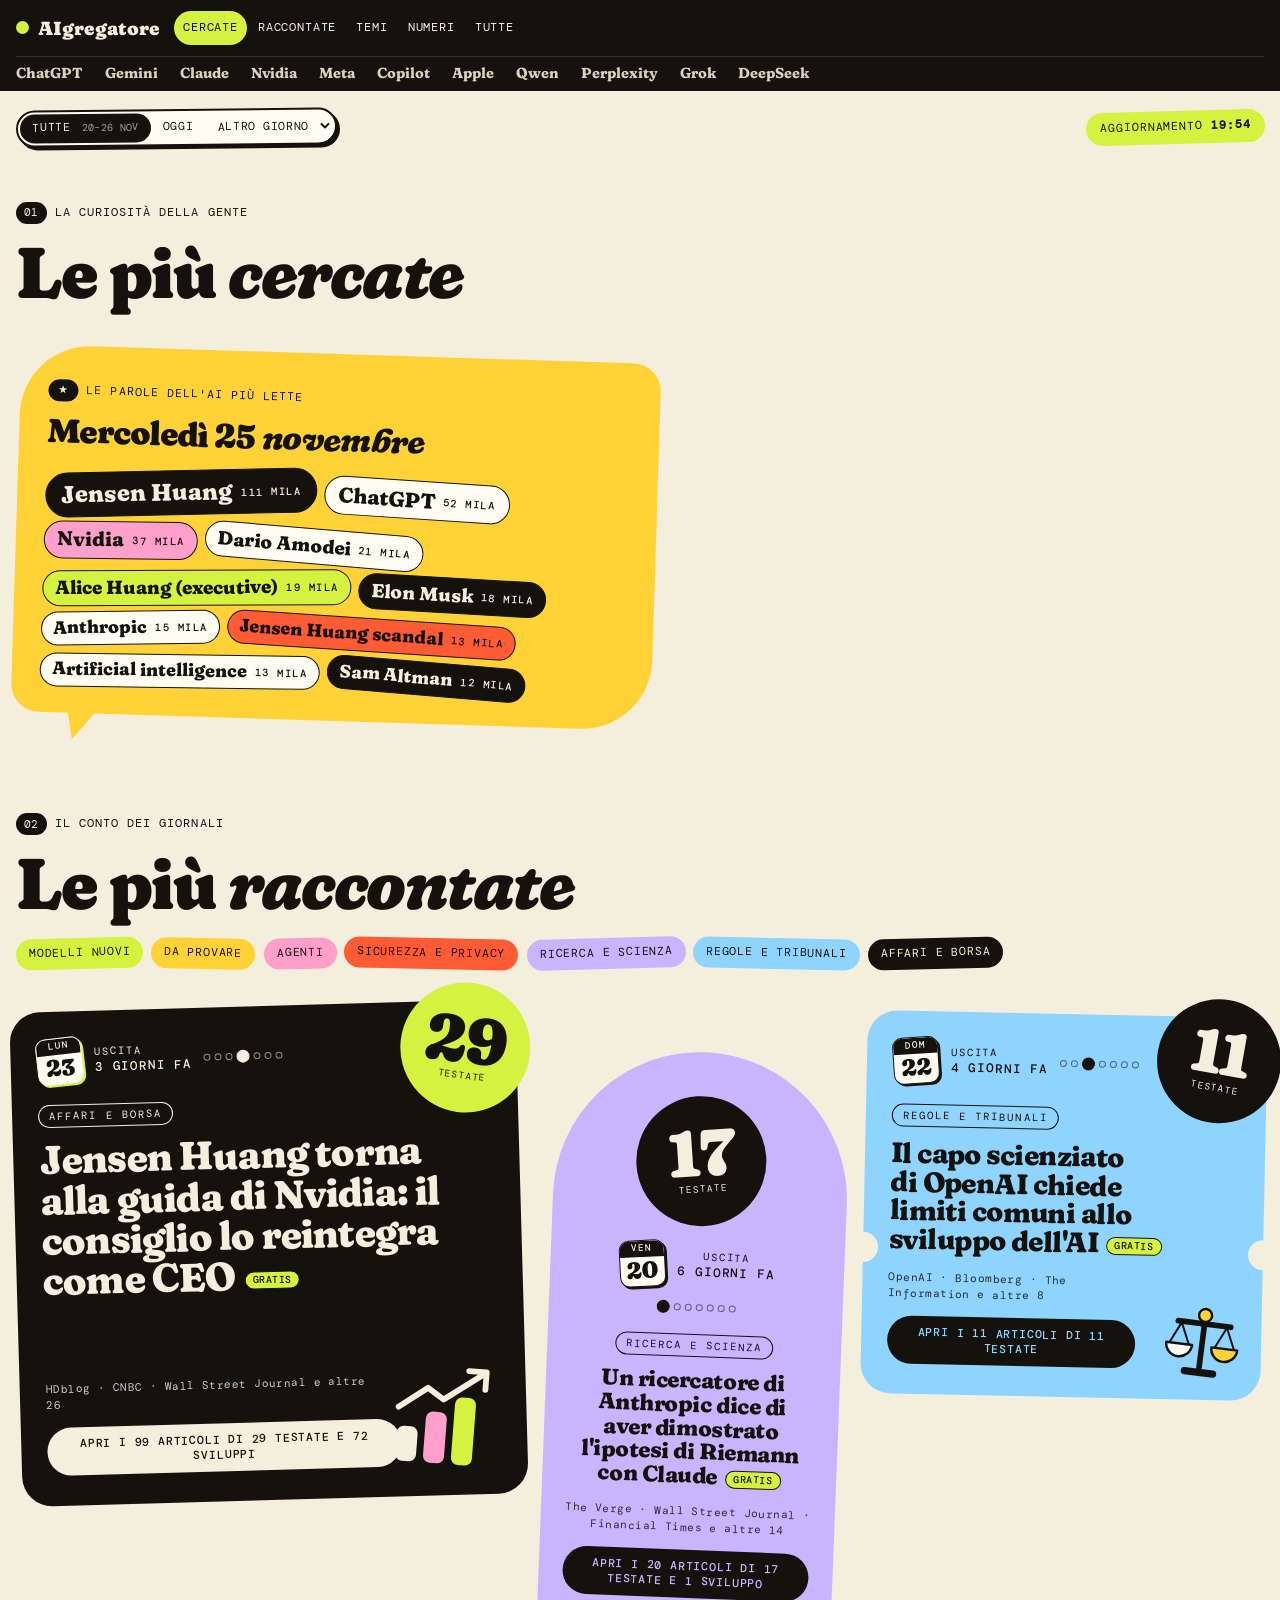
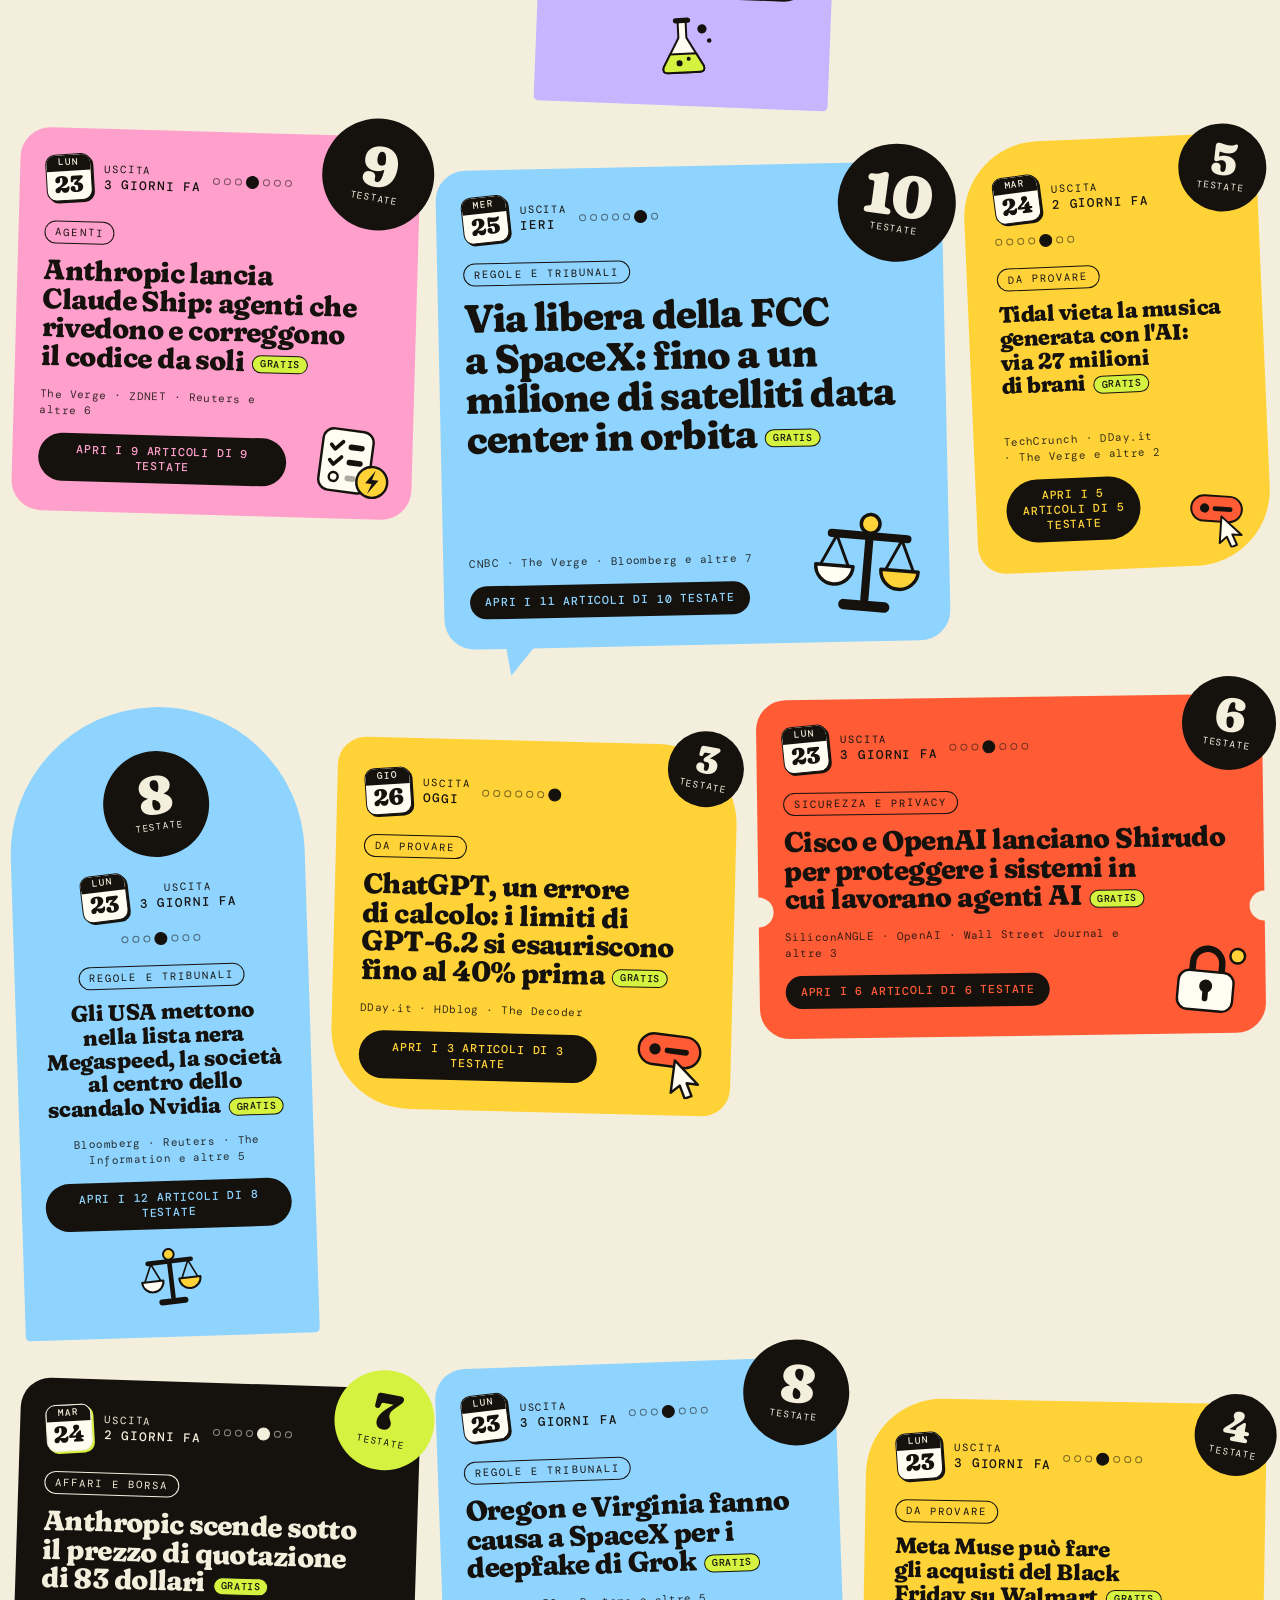
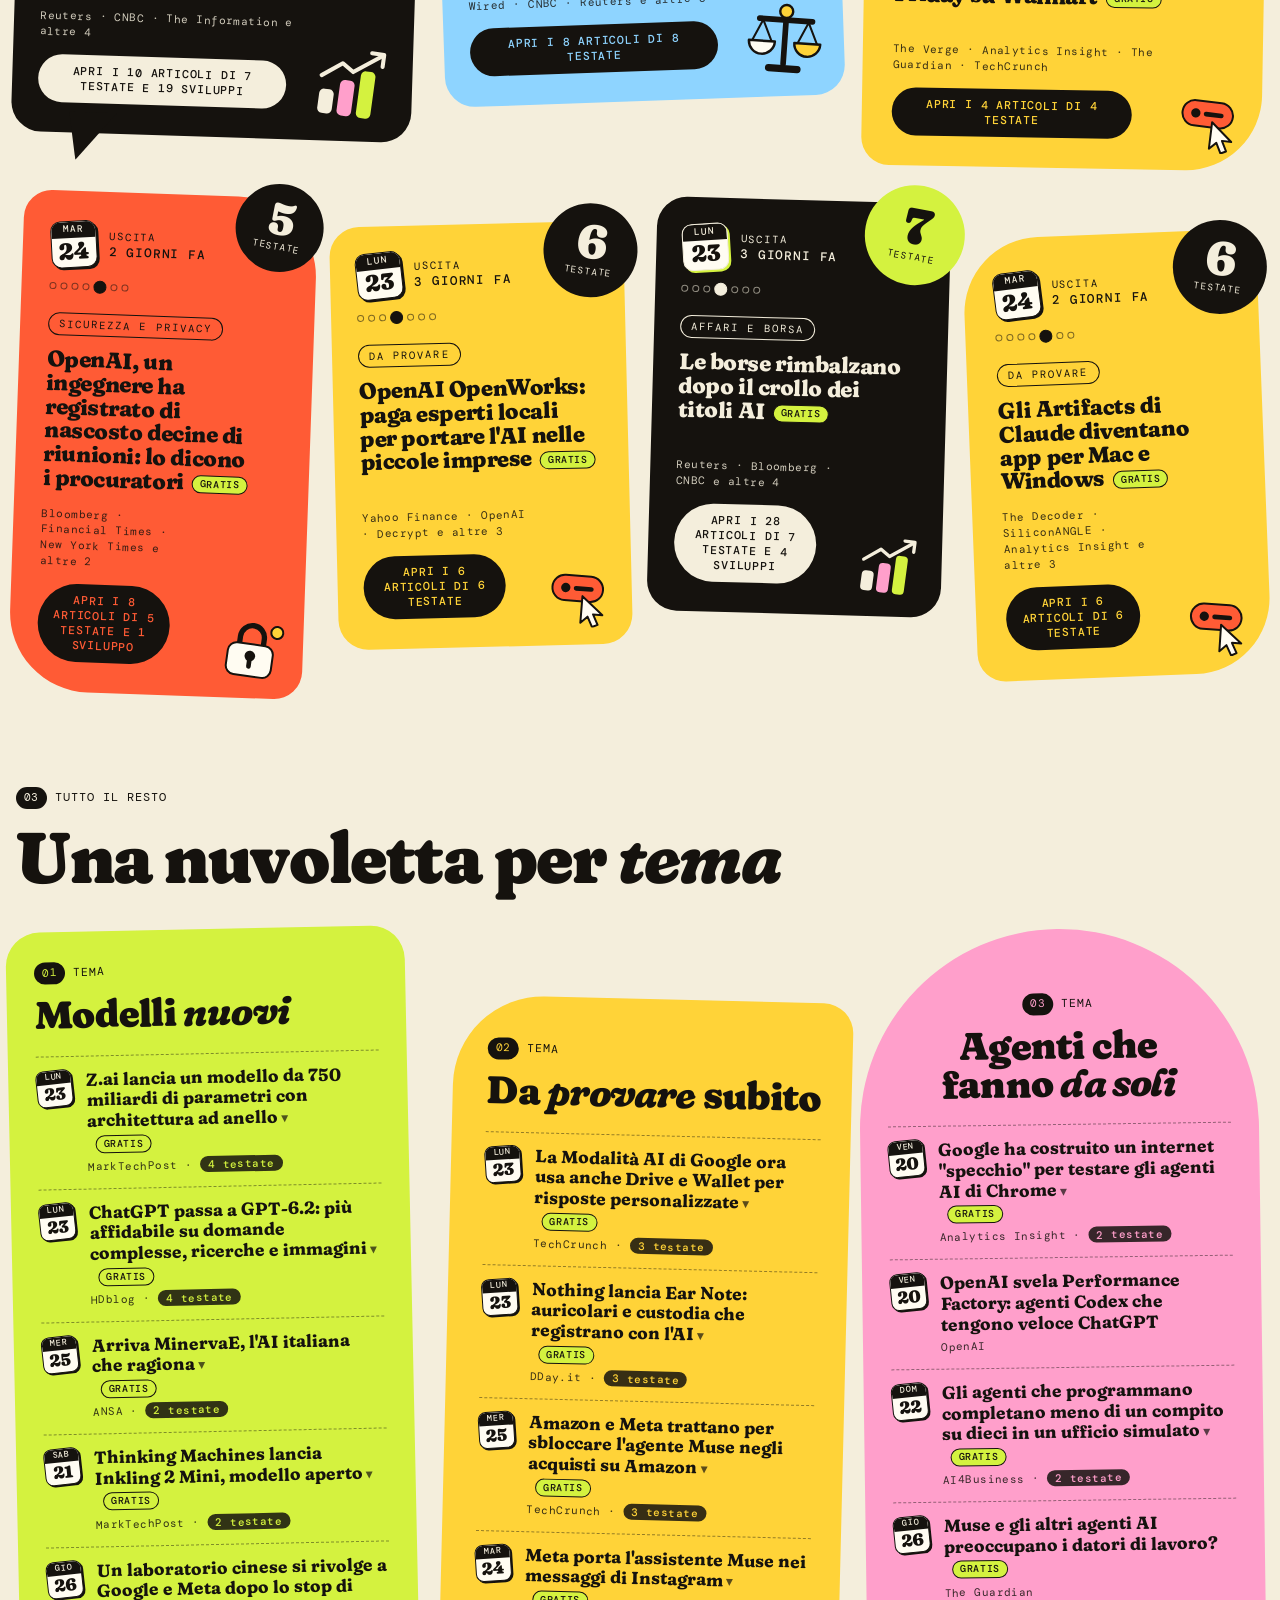
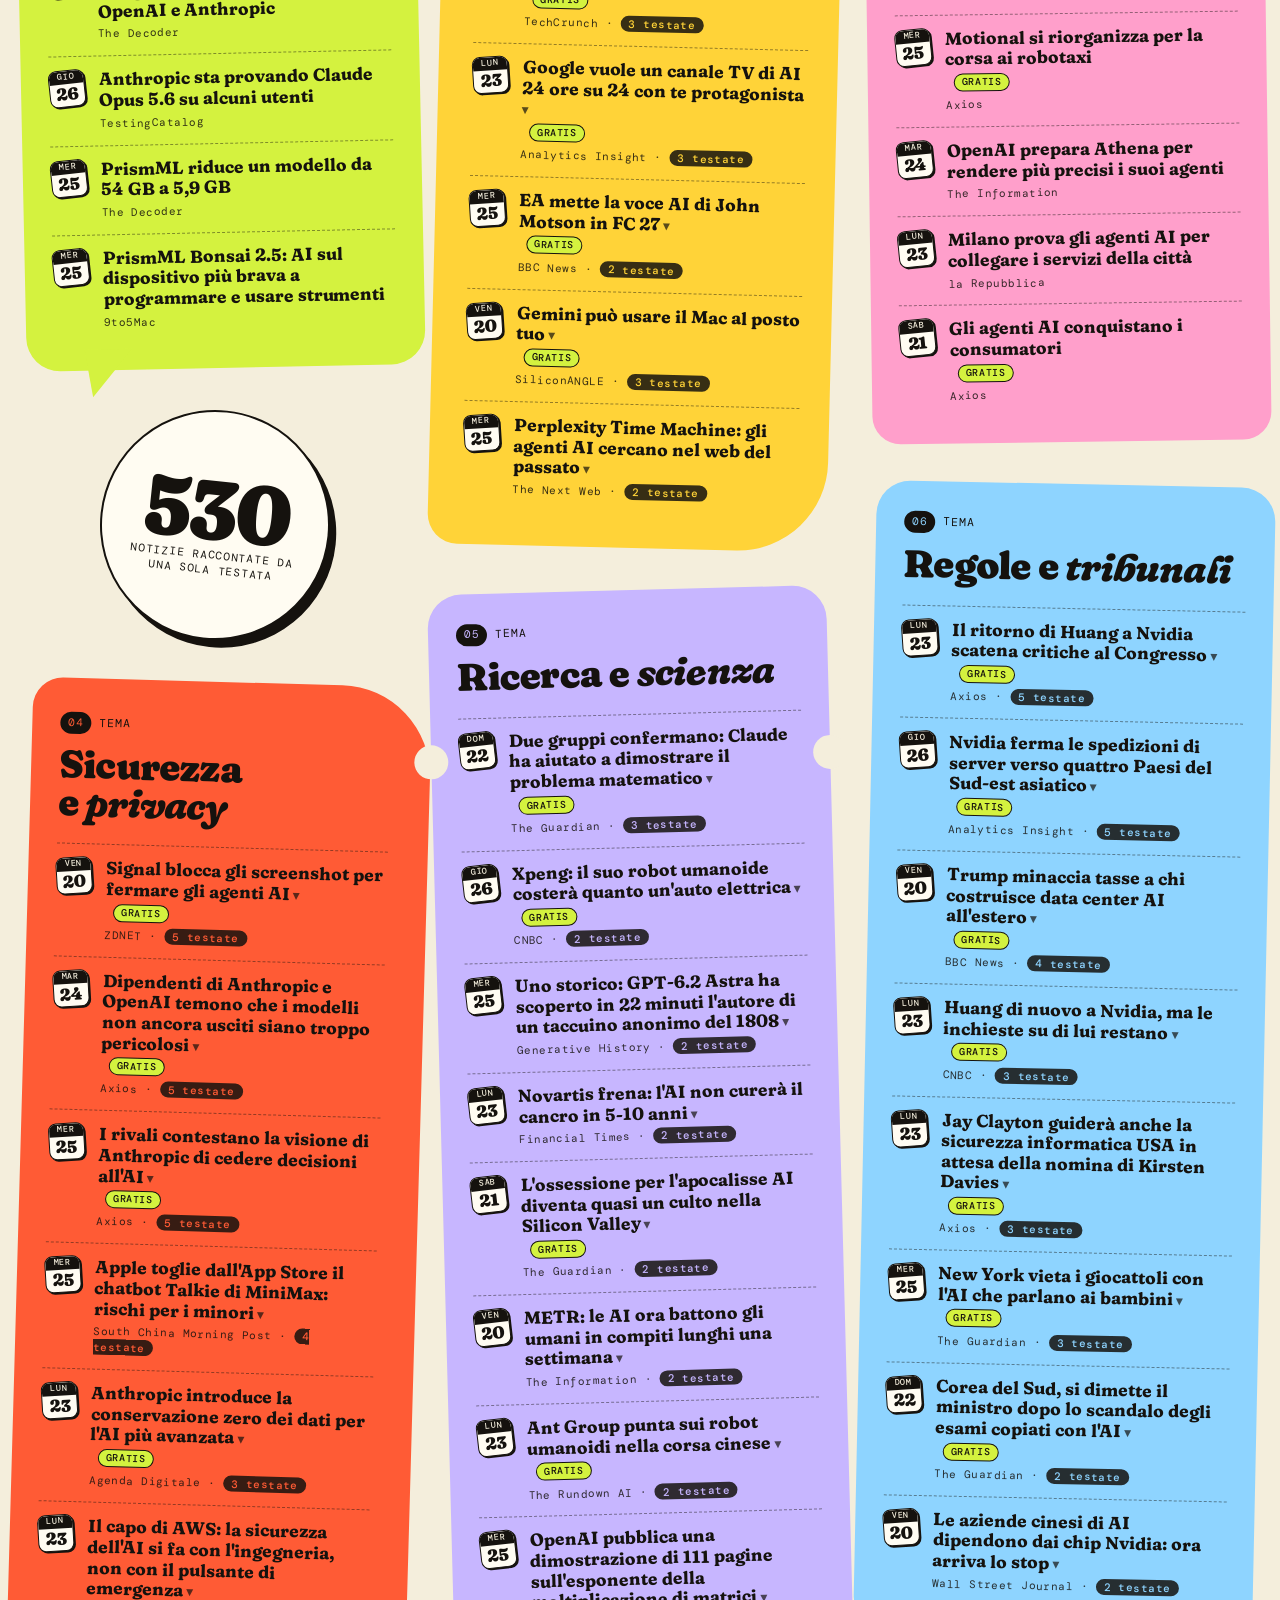
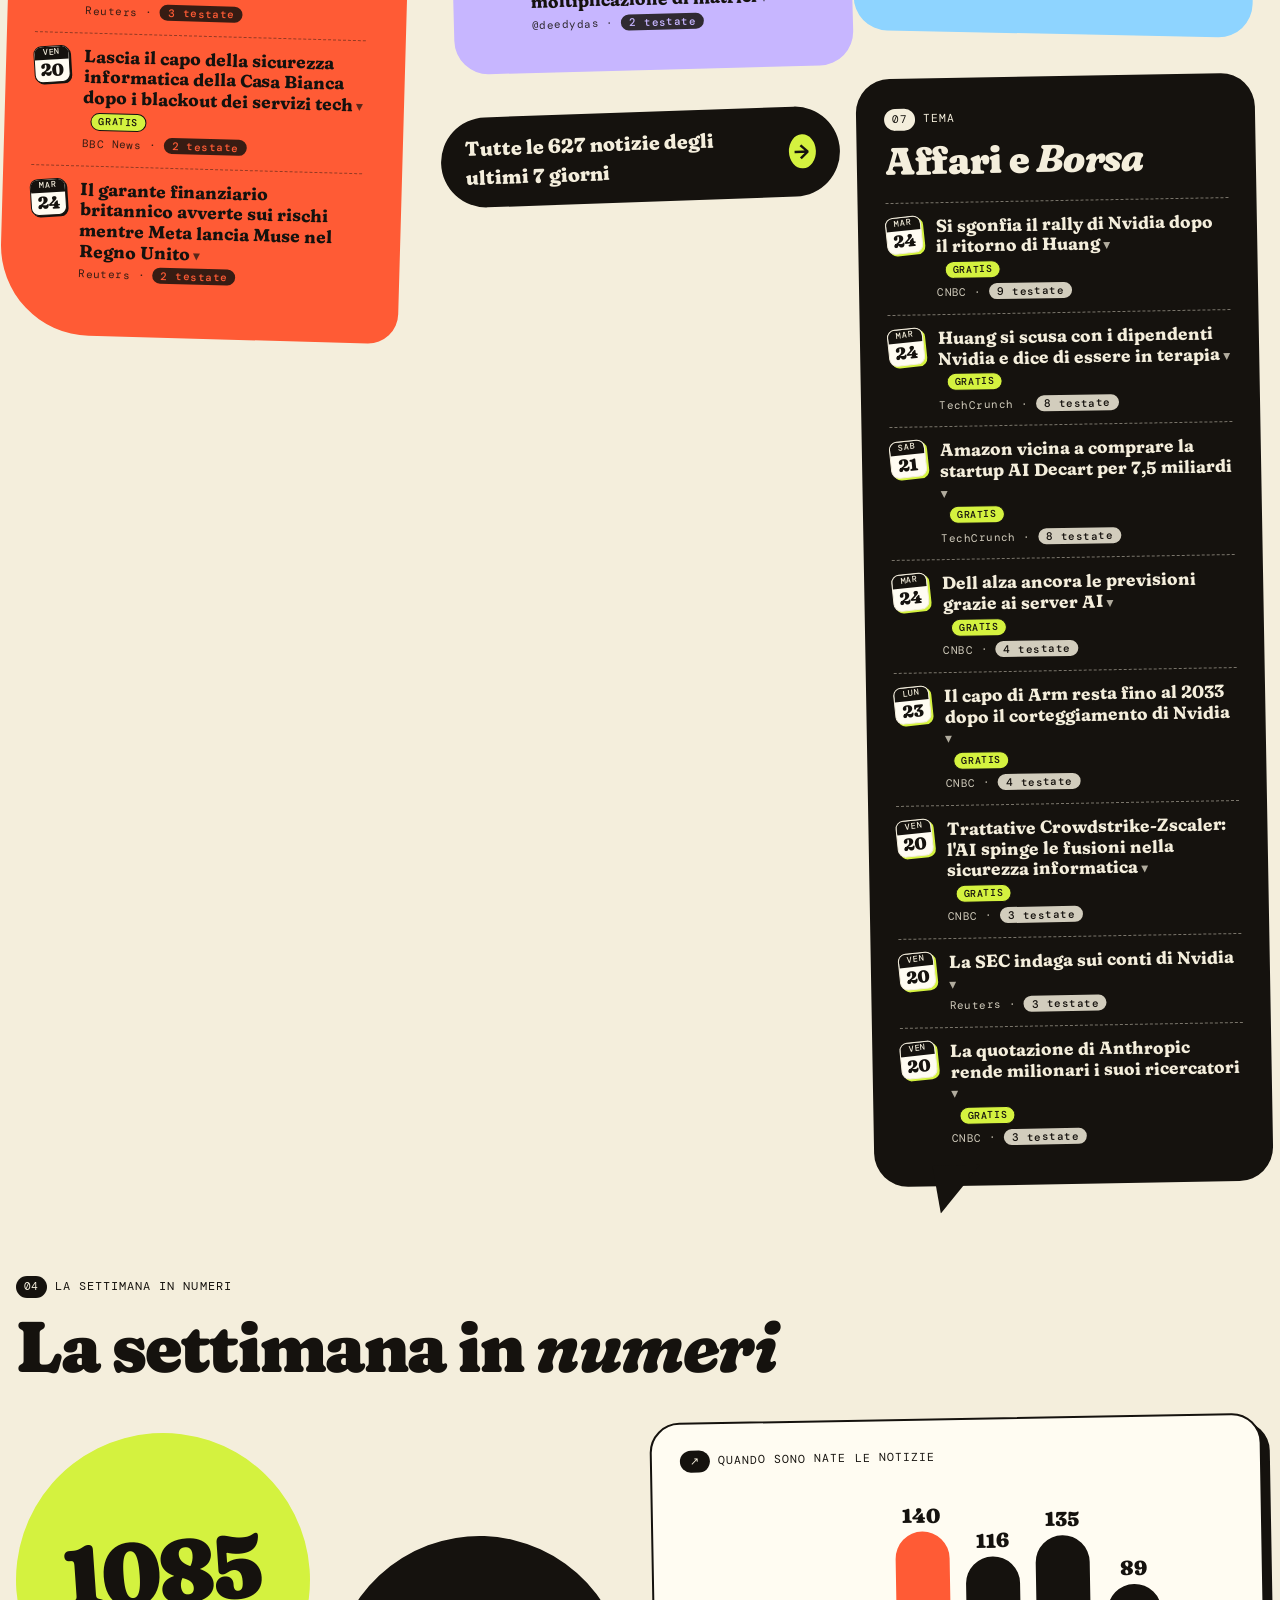
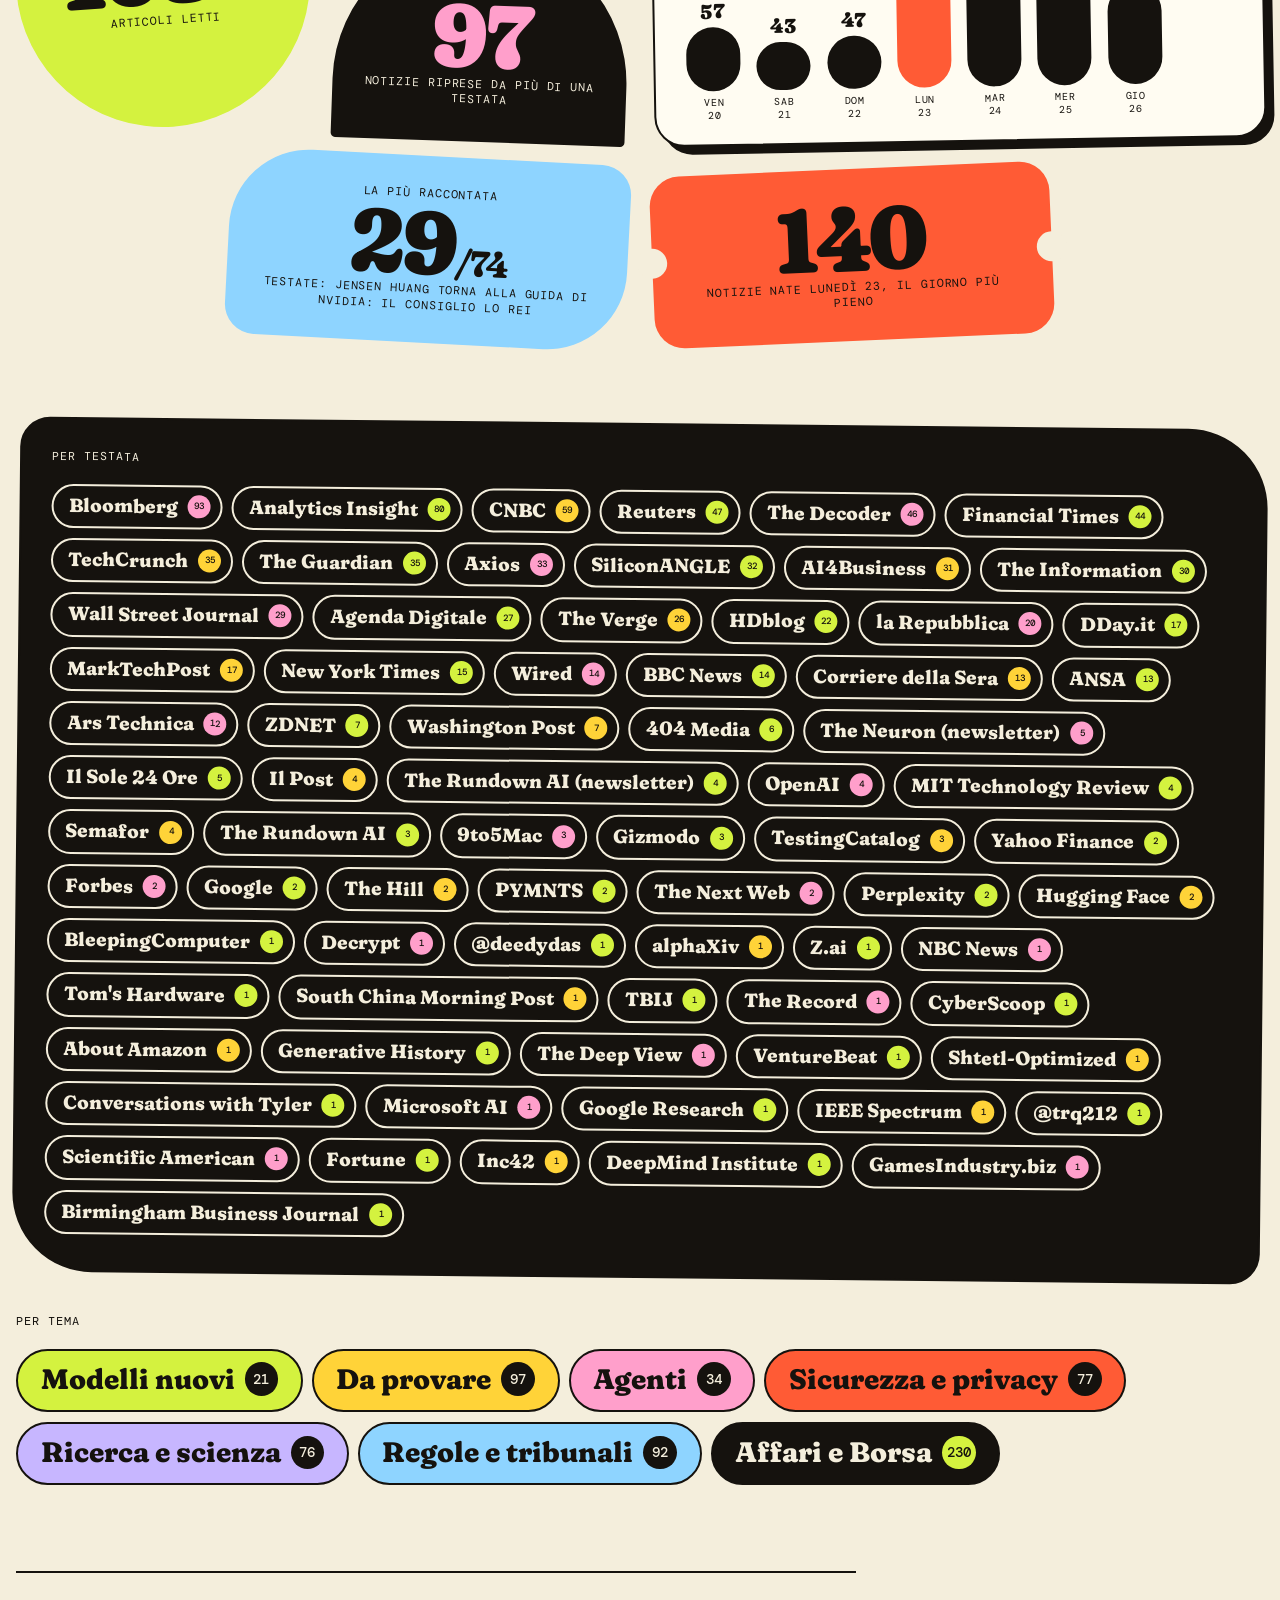
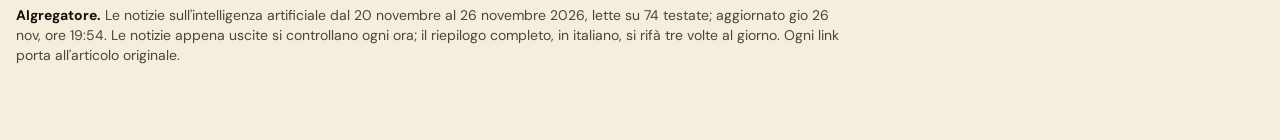
==== commit 575de2fd: "AIgregatore: aggiornamento automatico 2026-11-26 18:54 UTC" ====
--- a/aigregatore/index.html
+++ b/aigregatore/index.html
@@ -4,9 +4,9 @@
 <meta charset="utf-8">
 <meta name="viewport" content="width=device-width, initial-scale=1, viewport-fit=cover">
 <title>AIgregatore · le notizie sull'AI, contate e messe in fila</title>
-<meta name="description" content="Le notizie sull&#x27;intelligenza artificiale degli ultimi 7 giorni, lette su 73 testate: le più cercate, le più raccontate e tutto il resto diviso per tema. Si aggiorna da solo.">
+<meta name="description" content="Le notizie sull&#x27;intelligenza artificiale degli ultimi 7 giorni, lette su 74 testate: le più cercate, le più raccontate e tutto il resto diviso per tema. Si aggiorna da solo.">
 <meta property="og:title" content="AIgregatore">
-<meta property="og:description" content="Le notizie sull&#x27;intelligenza artificiale degli ultimi 7 giorni, lette su 73 testate: le più cercate, le più raccontate e tutto il resto diviso per tema. Si aggiorna da solo.">
+<meta property="og:description" content="Le notizie sull&#x27;intelligenza artificiale degli ultimi 7 giorni, lette su 74 testate: le più cercate, le più raccontate e tutto il resto diviso per tema. Si aggiorna da solo.">
 <meta property="og:type" content="website">
 <meta name="theme-color" content="#F4EEDC">
 <link rel="icon" href="data:image/svg+xml,%3Csvg xmlns='http://www.w3.org/2000/svg' viewBox='0 0 64 64'%3E%3Crect width='64' height='64' rx='18' fill='%2315120E'/%3E%3Ccircle cx='32' cy='32' r='14' fill='%23D4F23F'/%3E%3C/svg%3E">
@@ -30,7 +30,7 @@
 
 <div class="barra"><nav class="nastro" aria-label="Menù"><h1 class="logo"><i></i><span class="w">AIgregatore</span></h1><div class="scorri"><a href="#cercate" data-s="cercate">Cercate</a><a href="#raccontate" data-s="raccontate">Raccontate</a><a href="#temi" data-s="temi">Temi</a><a href="#numeri" data-s="numeri">Numeri</a><a href="tutte.html">Tutte</a></div></nav><nav class="ditte" aria-label="Aziende"><div class="scorri"><a class="as" href="#vista" role="button" aria-pressed="false" data-fk="a" data-fv="openai" data-fl="ChatGPT e OpenAI" title="ChatGPT e OpenAI">ChatGPT</a><a class="as" href="#vista" role="button" aria-pressed="false" data-fk="a" data-fv="google" data-fl="Gemini e Google" title="Gemini e Google">Gemini</a><a class="as" href="#vista" role="button" aria-pressed="false" data-fk="a" data-fv="anthropic" data-fl="Claude e Anthropic" title="Claude e Anthropic">Claude</a><a class="as" href="#vista" role="button" aria-pressed="false" data-fk="a" data-fv="nvidia" data-fl="Nvidia" title="Nvidia">Nvidia</a><a class="as" href="#vista" role="button" aria-pressed="false" data-fk="a" data-fv="meta" data-fl="Meta" title="Meta">Meta</a><a class="as" href="#vista" role="button" aria-pressed="false" data-fk="a" data-fv="microsoft" data-fl="Copilot e Microsoft" title="Copilot e Microsoft">Copilot</a><a class="as" href="#vista" role="button" aria-pressed="false" data-fk="a" data-fv="apple" data-fl="Apple e Siri" title="Apple e Siri">Apple</a><a class="as" href="#vista" role="button" aria-pressed="false" data-fk="a" data-fv="qwen" data-fl="Qwen e Alibaba" title="Qwen e Alibaba">Qwen</a><a class="as" href="#vista" role="button" aria-pressed="false" data-fk="a" data-fv="perplexity" data-fl="Perplexity" title="Perplexity">Perplexity</a><a class="as" href="#vista" role="button" aria-pressed="false" data-fk="a" data-fv="grok" data-fl="Grok e xAI" title="Grok e xAI">Grok</a><a class="as" href="#vista" role="button" aria-pressed="false" data-fk="a" data-fv="deepseek" data-fl="DeepSeek" title="DeepSeek">DeepSeek</a></div></nav></div>
 <div class="page" id="page">
-<div class="eds"><div class="vedi" role="group" aria-label="Quali notizie"><a class="vg on" href="#" data-g="" aria-pressed="true">Tutte <small>20–26 nov</small></a><a class="vg" href="#g=oggi" data-g="oggi" aria-pressed="false">Oggi</a><select class="vgs" id="vedi-giorno" aria-label="Un altro giorno" data-pre=""><option value="">Altro giorno</option><option value="2026-11-25">ieri, mer 25</option><option value="2026-11-24">mar 24</option><option value="2026-11-23">lun 23</option><option value="2026-11-22">dom 22</option><option value="2026-11-21">sab 21</option><option value="2026-11-20">ven 20</option></select></div><span class="ed ed2">Aggiornamento <b id="agg-ora" data-t="2026-11-26 12:55">13:55</b></span></div>
+<div class="eds"><div class="vedi" role="group" aria-label="Quali notizie"><a class="vg on" href="#" data-g="" aria-pressed="true">Tutte <small>20–26 nov</small></a><a class="vg" href="#g=oggi" data-g="oggi" aria-pressed="false">Oggi</a><select class="vgs" id="vedi-giorno" aria-label="Un altro giorno" data-pre=""><option value="">Altro giorno</option><option value="2026-11-25">ieri, mer 25</option><option value="2026-11-24">mar 24</option><option value="2026-11-23">lun 23</option><option value="2026-11-22">dom 22</option><option value="2026-11-21">sab 21</option><option value="2026-11-20">ven 20</option></select></div><span class="ed ed2">Aggiornamento <b id="agg-ora" data-t="2026-11-26 18:54">19:54</b></span></div>
 
 <section id="vista" class="blk first" hidden aria-live="polite"></section>
 
@@ -53,117 +53,117 @@
   <header class="sec"><p class="lab"><span class="pill">02</span> il conto dei giornali</p><h2>Le più <em>raccontate</em></h2>
   <div class="legend"><a class="lg c-mod" href="#t-mod">Modelli nuovi</a><a class="lg c-app" href="#t-app">Da provare</a><a class="lg c-age" href="#t-age">Agenti</a><a class="lg c-sic" href="#t-sic">Sicurezza e privacy</a><a class="lg c-ric" href="#t-ric">Ricerca e scienza</a><a class="lg c-reg" href="#t-reg">Regole e tribunali</a><a class="lg c-aff" href="#t-aff">Affari e Borsa</a></div></header>
   <div class="g12 mosaic"><article class="card c-aff s5  xl" style="--r:-1.6deg;--y:0px">
-<span class="n" style="--d:130px" title="29 testate su 73 ne hanno scritto"><b>29</b><i>testate</i></span>
+<span class="n" style="--d:130px" title="29 testate su 74 ne hanno scritto"><b>29</b><i>testate</i></span>
 <div class="when"><span class="leaf" title="Notizia uscita lunedì 23 novembre"><b>lun</b><i>23</i></span><span class="whentxt">uscita<br><strong>3 giorni fa</strong></span><span class="week" aria-hidden="true"><i class=""></i><i class=""></i><i class=""></i><i class="on"></i><i class=""></i><i class=""></i><i class=""></i></span></div>
 <p class="cat">Affari e Borsa</p>
 <h3><a href="https://www.hdblog.it/nvidia/articoli/n677951/jensen-huang-torna-nvidia-ceo/" data-p="1" target="_blank" rel="noopener">Jensen Huang torna alla guida di Nvidia: il consiglio lo reintegra come CEO</a><span class="gr" title="Articolo che si legge gratis per intero">gratis</span></h3>
 <p class="src">HDblog · CNBC · Wall Street Journal e altre 26</p>
 <svg class="ill" viewBox="0 0 96 96" aria-hidden="true"><use href="#i-aff"/></svg>
 </article><article class="card c-ric s3 arch m" style="--r:2.2deg;--y:46px">
-<span class="n" style="--d:130px" title="17 testate su 73 ne hanno scritto"><b>17</b><i>testate</i></span>
+<span class="n" style="--d:130px" title="17 testate su 74 ne hanno scritto"><b>17</b><i>testate</i></span>
 <div class="when"><span class="leaf" title="Notizia uscita venerdì 20 novembre"><b>ven</b><i>20</i></span><span class="whentxt">uscita<br><strong>6 giorni fa</strong></span><span class="week" aria-hidden="true"><i class="on"></i><i class=""></i><i class=""></i><i class=""></i><i class=""></i><i class=""></i><i class=""></i></span></div>
 <p class="cat">Ricerca e scienza</p>
 <h3><a href="https://www.ilpost.it/2026/11/20/matematico-anthropic-dice-di-risolto-ipotesi-riemann/" data-p="2" target="_blank" rel="noopener">Un ricercatore di Anthropic dice di aver dimostrato l&#x27;ipotesi di Riemann con Claude</a><span class="gr" title="Articolo che si legge gratis per intero">gratis</span></h3>
 <p class="src">The Verge · Wall Street Journal · Financial Times e altre 14</p>
 <svg class="ill" viewBox="0 0 96 96" aria-hidden="true"><use href="#i-ric"/></svg>
 </article><article class="card c-reg s4 ticket l" style="--r:1.2deg;--y:8px">
-<span class="n" style="--d:124px" title="11 testate su 73 ne hanno scritto"><b>11</b><i>testate</i></span>
+<span class="n" style="--d:124px" title="11 testate su 74 ne hanno scritto"><b>11</b><i>testate</i></span>
 <div class="when"><span class="leaf" title="Notizia uscita domenica 22 novembre"><b>dom</b><i>22</i></span><span class="whentxt">uscita<br><strong>4 giorni fa</strong></span><span class="week" aria-hidden="true"><i class=""></i><i class=""></i><i class="on"></i><i class=""></i><i class=""></i><i class=""></i><i class=""></i></span></div>
 <p class="cat">Regole e tribunali</p>
 <h3><a href="https://techcrunch.com/2026/11/22/openais-chief-scientist-has-thoughts-on-how-to-limit-ai-development/" data-p="3" target="_blank" rel="noopener">Il capo scienziato di OpenAI chiede limiti comuni allo sviluppo dell&#x27;AI</a><span class="gr" title="Articolo che si legge gratis per intero">gratis</span></h3>
 <p class="src">OpenAI · Bloomberg · The Information e altre 8</p>
 <svg class="ill" viewBox="0 0 96 96" aria-hidden="true"><use href="#i-reg"/></svg>
 </article><article class="card c-age s4  l" style="--r:1.6deg;--y:0px">
-<span class="n" style="--d:112px" title="9 testate su 73 ne hanno scritto"><b>9</b><i>testate</i></span>
+<span class="n" style="--d:112px" title="9 testate su 74 ne hanno scritto"><b>9</b><i>testate</i></span>
 <div class="when"><span class="leaf" title="Notizia uscita lunedì 23 novembre"><b>lun</b><i>23</i></span><span class="whentxt">uscita<br><strong>3 giorni fa</strong></span><span class="week" aria-hidden="true"><i class=""></i><i class=""></i><i class=""></i><i class="on"></i><i class=""></i><i class=""></i><i class=""></i></span></div>
 <p class="cat">Agenti</p>
 <h3><a href="https://www.zdnet.com/innovation/claude-ship-code-how-to-try/" data-p="4" target="_blank" rel="noopener">Anthropic lancia Claude Ship: agenti che rivedono e correggono il codice da soli</a><span class="gr" title="Articolo che si legge gratis per intero">gratis</span></h3>
 <p class="src">The Verge · ZDNET · Reuters e altre 6</p>
 <svg class="ill" viewBox="0 0 96 96" aria-hidden="true"><use href="#i-age"/></svg>
-</article><article class="card c-app s5 tail xl" style="--r:-1.2deg;--y:34px">
-<span class="n" style="--d:88px" title="5 testate su 73 ne hanno scritto"><b>5</b><i>testate</i></span>
-<div class="when"><span class="leaf" title="Notizia uscita martedì 24 novembre"><b>mar</b><i>24</i></span><span class="whentxt">uscita<br><strong>2 giorni fa</strong></span><span class="week" aria-hidden="true"><i class=""></i><i class=""></i><i class=""></i><i class=""></i><i class="on"></i><i class=""></i><i class=""></i></span></div>
-<p class="cat">Da provare</p>
-<h3><a href="https://techcrunch.com/2026/11/24/tidal-to-ban-and-remove-millions-of-ai-generated-tracks-as-ai-slop-inundates-music-streaming/" data-p="5" target="_blank" rel="noopener">Tidal vieta la musica generata con l&#x27;AI: via 27 milioni di brani</a><span class="gr" title="Articolo che si legge gratis per intero">gratis</span></h3>
+</article><article class="card c-reg s5 tail xl" style="--r:-1.2deg;--y:34px">
+<span class="n" style="--d:118px" title="10 testate su 74 ne hanno scritto"><b>10</b><i>testate</i></span>
+<div class="when"><span class="leaf" title="Notizia uscita mercoledì 25 novembre"><b>mer</b><i>25</i></span><span class="whentxt">uscita<br><strong>ieri</strong></span><span class="week" aria-hidden="true"><i class=""></i><i class=""></i><i class=""></i><i class=""></i><i class=""></i><i class="on"></i><i class=""></i></span></div>
+<p class="cat">Regole e tribunali</p>
+<h3><a href="https://news.google.com/rss/articles/[base64]?oc=5" data-p="5" target="_blank" rel="noopener">Via libera della FCC a SpaceX: fino a un milione di satelliti data center in orbita</a><span class="gr" title="Articolo che si legge gratis per intero">gratis</span></h3>
+<p class="src">CNBC · The Verge · Bloomberg e altre 7</p>
+<svg class="ill" viewBox="0 0 96 96" aria-hidden="true"><use href="#i-reg"/></svg>
+</article><article class="card c-app s3 blob m" style="--r:-2.4deg;--y:6px">
+<span class="n" style="--d:88px" title="5 testate su 74 ne hanno scritto"><b>5</b><i>testate</i></span>
+<div class="when"><span class="leaf" title="Notizia uscita martedì 24 novembre"><b>mar</b><i>24</i></span><span class="whentxt">uscita<br><strong>2 giorni fa</strong></span><span class="week" aria-hidden="true"><i class=""></i><i class=""></i><i class=""></i><i class=""></i><i class="on"></i><i class=""></i><i class=""></i></span></div>
+<p class="cat">Da provare</p>
+<h3><a href="https://techcrunch.com/2026/11/24/tidal-to-ban-and-remove-millions-of-ai-generated-tracks-as-ai-slop-inundates-music-streaming/" data-p="6" target="_blank" rel="noopener">Tidal vieta la musica generata con l&#x27;AI: via 27 milioni di brani</a><span class="gr" title="Articolo che si legge gratis per intero">gratis</span></h3>
 <p class="src">TechCrunch · DDay.it · The Verge e altre 2</p>
 <svg class="ill" viewBox="0 0 96 96" aria-hidden="true"><use href="#i-app"/></svg>
-</article><article class="card c-reg s3 blob m" style="--r:-2.4deg;--y:6px">
-<span class="n" style="--d:106px" title="8 testate su 73 ne hanno scritto"><b>8</b><i>testate</i></span>
-<div class="when"><span class="leaf" title="Notizia uscita lunedì 23 novembre"><b>lun</b><i>23</i></span><span class="whentxt">uscita<br><strong>3 giorni fa</strong></span><span class="week" aria-hidden="true"><i class=""></i><i class=""></i><i class=""></i><i class="on"></i><i class=""></i><i class=""></i><i class=""></i></span></div>
-<p class="cat">Regole e tribunali</p>
-<h3><a href="https://techcrunch.com/2026/11/23/megaspeed-the-company-at-the-center-of-the-jensen-huang-scandal-appears-headed-for-a-u-s-blacklist/" data-p="6" target="_blank" rel="noopener">Gli USA mettono nella lista nera Megaspeed, la società al centro dello scandalo Nvidia</a><span class="gr" title="Articolo che si legge gratis per intero">gratis</span></h3>
+</article><article class="card c-reg s3 arch m" style="--r:-1.8deg;--y:10px">
+<span class="n" style="--d:106px" title="8 testate su 74 ne hanno scritto"><b>8</b><i>testate</i></span>
+<div class="when"><span class="leaf" title="Notizia uscita lunedì 23 novembre"><b>lun</b><i>23</i></span><span class="whentxt">uscita<br><strong>3 giorni fa</strong></span><span class="week" aria-hidden="true"><i class=""></i><i class=""></i><i class=""></i><i class="on"></i><i class=""></i><i class=""></i><i class=""></i></span></div>
+<p class="cat">Regole e tribunali</p>
+<h3><a href="https://techcrunch.com/2026/11/23/megaspeed-the-company-at-the-center-of-the-jensen-huang-scandal-appears-headed-for-a-u-s-blacklist/" data-p="7" target="_blank" rel="noopener">Gli USA mettono nella lista nera Megaspeed, la società al centro dello scandalo Nvidia</a><span class="gr" title="Articolo che si legge gratis per intero">gratis</span></h3>
 <p class="src">Bloomberg · Reuters · The Information e altre 5</p>
 <svg class="ill" viewBox="0 0 96 96" aria-hidden="true"><use href="#i-reg"/></svg>
-</article><article class="card c-sic s3 arch m" style="--r:-1.8deg;--y:10px">
-<span class="n" style="--d:94px" title="6 testate su 73 ne hanno scritto"><b>6</b><i>testate</i></span>
+</article><article class="card c-app s4 blob2 l" style="--r:1.4deg;--y:44px">
+<span class="n" style="--d:76px" title="3 testate su 74 ne hanno scritto"><b>3</b><i>testate</i></span>
+<div class="when"><span class="leaf" title="Notizia uscita giovedì 26 novembre"><b>gio</b><i>26</i></span><span class="whentxt">uscita<br><strong>oggi</strong></span><span class="week" aria-hidden="true"><i class=""></i><i class=""></i><i class=""></i><i class=""></i><i class=""></i><i class=""></i><i class="on"></i></span></div>
+<p class="cat">Da provare</p>
+<h3><a href="https://www.dday.it/redazione/59643/openai-ha-sbagliato-i-conti-e-ora-gli-abbonati-esauriscono-i-limiti-di-gpt-62-fino-al-40-piu-in-fretta" data-p="8" target="_blank" rel="noopener">ChatGPT, un errore di calcolo: i limiti di GPT-6.2 si esauriscono fino al 40% prima</a><span class="gr" title="Articolo che si legge gratis per intero">gratis</span></h3>
+<p class="src">DDay.it · HDblog · The Decoder</p>
+<svg class="ill" viewBox="0 0 96 96" aria-hidden="true"><use href="#i-app"/></svg>
+</article><article class="card c-sic s5 ticket l" style="--r:-0.8deg;--y:0px">
+<span class="n" style="--d:94px" title="6 testate su 74 ne hanno scritto"><b>6</b><i>testate</i></span>
 <div class="when"><span class="leaf" title="Notizia uscita lunedì 23 novembre"><b>lun</b><i>23</i></span><span class="whentxt">uscita<br><strong>3 giorni fa</strong></span><span class="week" aria-hidden="true"><i class=""></i><i class=""></i><i class=""></i><i class="on"></i><i class=""></i><i class=""></i><i class=""></i></span></div>
 <p class="cat">Sicurezza e privacy</p>
-<h3><a href="https://news.google.com/rss/articles/[base64]?oc=5" data-p="7" target="_blank" rel="noopener">Cisco e OpenAI lanciano Shirudo per proteggere i sistemi in cui lavorano agenti AI</a><span class="gr" title="Articolo che si legge gratis per intero">gratis</span></h3>
-<p class="src">OpenAI · SiliconANGLE · Wall Street Journal e altre 3</p>
+<h3><a href="https://news.google.com/rss/articles/[base64]?oc=5" data-p="9" target="_blank" rel="noopener">Cisco e OpenAI lanciano Shirudo per proteggere i sistemi in cui lavorano agenti AI</a><span class="gr" title="Articolo che si legge gratis per intero">gratis</span></h3>
+<p class="src">SiliconANGLE · OpenAI · Wall Street Journal e altre 3</p>
 <svg class="ill" viewBox="0 0 96 96" aria-hidden="true"><use href="#i-sic"/></svg>
-</article><article class="card c-reg s4 blob2 l" style="--r:1.4deg;--y:44px">
-<span class="n" style="--d:94px" title="6 testate su 73 ne hanno scritto"><b>6</b><i>testate</i></span>
-<div class="when"><span class="leaf" title="Notizia uscita mercoledì 25 novembre"><b>mer</b><i>25</i></span><span class="whentxt">uscita<br><strong>ieri</strong></span><span class="week" aria-hidden="true"><i class=""></i><i class=""></i><i class=""></i><i class=""></i><i class=""></i><i class="on"></i><i class=""></i></span></div>
-<p class="cat">Regole e tribunali</p>
-<h3><a href="https://news.google.com/rss/articles/[base64]?oc=5" data-p="8" target="_blank" rel="noopener">Via libera della FCC a SpaceX: fino a un milione di satelliti data center in orbita</a><span class="gr" title="Articolo che si legge gratis per intero">gratis</span></h3>
-<p class="src">CNBC · The Verge · Bloomberg e altre 3</p>
-<svg class="ill" viewBox="0 0 96 96" aria-hidden="true"><use href="#i-reg"/></svg>
-</article><article class="card c-aff s5 ticket l" style="--r:-0.8deg;--y:0px">
-<span class="n" style="--d:100px" title="7 testate su 73 ne hanno scritto"><b>7</b><i>testate</i></span>
+</article><article class="card c-aff s4 tail l" style="--r:1.8deg;--y:20px">
+<span class="n" style="--d:100px" title="7 testate su 74 ne hanno scritto"><b>7</b><i>testate</i></span>
 <div class="when"><span class="leaf" title="Notizia uscita martedì 24 novembre"><b>mar</b><i>24</i></span><span class="whentxt">uscita<br><strong>2 giorni fa</strong></span><span class="week" aria-hidden="true"><i class=""></i><i class=""></i><i class=""></i><i class=""></i><i class="on"></i><i class=""></i><i class=""></i></span></div>
 <p class="cat">Affari e Borsa</p>
-<h3><a href="https://news.google.com/rss/articles/[base64]?oc=5" data-p="9" target="_blank" rel="noopener">Anthropic scende sotto il prezzo di quotazione di 83 dollari</a><span class="gr" title="Articolo che si legge gratis per intero">gratis</span></h3>
+<h3><a href="https://news.google.com/rss/articles/[base64]?oc=5" data-p="10" target="_blank" rel="noopener">Anthropic scende sotto il prezzo di quotazione di 83 dollari</a><span class="gr" title="Articolo che si legge gratis per intero">gratis</span></h3>
 <p class="src">Reuters · CNBC · The Information e altre 4</p>
 <svg class="ill" viewBox="0 0 96 96" aria-hidden="true"><use href="#i-aff"/></svg>
-</article><article class="card c-reg s4 tail l" style="--r:1.8deg;--y:20px">
-<span class="n" style="--d:106px" title="8 testate su 73 ne hanno scritto"><b>8</b><i>testate</i></span>
-<div class="when"><span class="leaf" title="Notizia uscita lunedì 23 novembre"><b>lun</b><i>23</i></span><span class="whentxt">uscita<br><strong>3 giorni fa</strong></span><span class="week" aria-hidden="true"><i class=""></i><i class=""></i><i class=""></i><i class="on"></i><i class=""></i><i class=""></i><i class=""></i></span></div>
-<p class="cat">Regole e tribunali</p>
-<h3><a href="https://news.google.com/rss/articles/[base64]?oc=5" data-p="10" target="_blank" rel="noopener">Oregon e Virginia fanno causa a SpaceX per i deepfake di Grok</a><span class="gr" title="Articolo che si legge gratis per intero">gratis</span></h3>
+</article><article class="card c-reg s4  l" style="--r:-2.0deg;--y:0px">
+<span class="n" style="--d:106px" title="8 testate su 74 ne hanno scritto"><b>8</b><i>testate</i></span>
+<div class="when"><span class="leaf" title="Notizia uscita lunedì 23 novembre"><b>lun</b><i>23</i></span><span class="whentxt">uscita<br><strong>3 giorni fa</strong></span><span class="week" aria-hidden="true"><i class=""></i><i class=""></i><i class=""></i><i class="on"></i><i class=""></i><i class=""></i><i class=""></i></span></div>
+<p class="cat">Regole e tribunali</p>
+<h3><a href="https://news.google.com/rss/articles/[base64]?oc=5" data-p="11" target="_blank" rel="noopener">Oregon e Virginia fanno causa a SpaceX per i deepfake di Grok</a><span class="gr" title="Articolo che si legge gratis per intero">gratis</span></h3>
 <p class="src">Wired · CNBC · Reuters e altre 5</p>
 <svg class="ill" viewBox="0 0 96 96" aria-hidden="true"><use href="#i-reg"/></svg>
-</article><article class="card c-app s4  l" style="--r:-2.0deg;--y:0px">
-<span class="n" style="--d:82px" title="4 testate su 73 ne hanno scritto"><b>4</b><i>testate</i></span>
-<div class="when"><span class="leaf" title="Notizia uscita lunedì 23 novembre"><b>lun</b><i>23</i></span><span class="whentxt">uscita<br><strong>3 giorni fa</strong></span><span class="week" aria-hidden="true"><i class=""></i><i class=""></i><i class=""></i><i class="on"></i><i class=""></i><i class=""></i><i class=""></i></span></div>
-<p class="cat">Da provare</p>
-<h3><a href="https://www.analyticsinsight.net/news/meta-muse-ai-agent-can-do-your-black-friday-shopping-at-walmart" data-p="11" target="_blank" rel="noopener">Meta Muse può fare gli acquisti del Black Friday su Walmart</a><span class="gr" title="Articolo che si legge gratis per intero">gratis</span></h3>
+</article><article class="card c-app s4 blob m" style="--r:1.0deg;--y:38px">
+<span class="n" style="--d:82px" title="4 testate su 74 ne hanno scritto"><b>4</b><i>testate</i></span>
+<div class="when"><span class="leaf" title="Notizia uscita lunedì 23 novembre"><b>lun</b><i>23</i></span><span class="whentxt">uscita<br><strong>3 giorni fa</strong></span><span class="week" aria-hidden="true"><i class=""></i><i class=""></i><i class=""></i><i class="on"></i><i class=""></i><i class=""></i><i class=""></i></span></div>
+<p class="cat">Da provare</p>
+<h3><a href="https://www.analyticsinsight.net/news/meta-muse-ai-agent-can-do-your-black-friday-shopping-at-walmart" data-p="12" target="_blank" rel="noopener">Meta Muse può fare gli acquisti del Black Friday su Walmart</a><span class="gr" title="Articolo che si legge gratis per intero">gratis</span></h3>
 <p class="src">The Verge · Analytics Insight · The Guardian · TechCrunch</p>
 <svg class="ill" viewBox="0 0 96 96" aria-hidden="true"><use href="#i-app"/></svg>
-</article><article class="card c-app s4 blob m" style="--r:1.0deg;--y:38px">
-<span class="n" style="--d:94px" title="6 testate su 73 ne hanno scritto"><b>6</b><i>testate</i></span>
-<div class="when"><span class="leaf" title="Notizia uscita lunedì 23 novembre"><b>lun</b><i>23</i></span><span class="whentxt">uscita<br><strong>3 giorni fa</strong></span><span class="week" aria-hidden="true"><i class=""></i><i class=""></i><i class=""></i><i class="on"></i><i class=""></i><i class=""></i><i class=""></i></span></div>
-<p class="cat">Da provare</p>
-<h3><a href="https://news.google.com/rss/articles/CBMie0FVX3lxTFBESU5Pc2FMb2o0b3I0b29WTTIweEh3QWVFSXllTGZDWHEzYWFmVkdNX1RuVEMxZ2gwS3dMVzJkd0lJNXlLX2Z6OWpKRFlDSzFPb0xJTWk0UmRESjZpbmpZR01RaWhxR3BfS3JQYzhIbmRoRXdCRGhLRDZmQQ?oc=5" data-p="12" target="_blank" rel="noopener">OpenAI OpenWorks: paga esperti locali per portare l&#x27;AI nelle piccole imprese</a><span class="gr" title="Articolo che si legge gratis per intero">gratis</span></h3>
-<p class="src">Yahoo Finance · OpenAI · Decrypt e altre 3</p>
-<svg class="ill" viewBox="0 0 96 96" aria-hidden="true"><use href="#i-app"/></svg>
 </article><article class="card c-sic s3 blob2 m" style="--r:2.0deg;--y:0px">
-<span class="n" style="--d:88px" title="5 testate su 73 ne hanno scritto"><b>5</b><i>testate</i></span>
+<span class="n" style="--d:88px" title="5 testate su 74 ne hanno scritto"><b>5</b><i>testate</i></span>
 <div class="when"><span class="leaf" title="Notizia uscita martedì 24 novembre"><b>mar</b><i>24</i></span><span class="whentxt">uscita<br><strong>2 giorni fa</strong></span><span class="week" aria-hidden="true"><i class=""></i><i class=""></i><i class=""></i><i class=""></i><i class="on"></i><i class=""></i><i class=""></i></span></div>
 <p class="cat">Sicurezza e privacy</p>
 <h3><a href="https://news.google.com/rss/articles/[base64]?oc=5" data-p="13" target="_blank" rel="noopener">OpenAI, un ingegnere ha registrato di nascosto decine di riunioni: lo dicono i procuratori</a><span class="gr" title="Articolo che si legge gratis per intero">gratis</span></h3>
 <p class="src">Bloomberg · Financial Times · New York Times e altre 2</p>
 <svg class="ill" viewBox="0 0 96 96" aria-hidden="true"><use href="#i-sic"/></svg>
-</article><article class="card c-aff s3  m" style="--r:-1.4deg;--y:30px">
-<span class="n" style="--d:100px" title="7 testate su 73 ne hanno scritto"><b>7</b><i>testate</i></span>
+</article><article class="card c-app s3  m" style="--r:-1.4deg;--y:30px">
+<span class="n" style="--d:94px" title="6 testate su 74 ne hanno scritto"><b>6</b><i>testate</i></span>
+<div class="when"><span class="leaf" title="Notizia uscita lunedì 23 novembre"><b>lun</b><i>23</i></span><span class="whentxt">uscita<br><strong>3 giorni fa</strong></span><span class="week" aria-hidden="true"><i class=""></i><i class=""></i><i class=""></i><i class="on"></i><i class=""></i><i class=""></i><i class=""></i></span></div>
+<p class="cat">Da provare</p>
+<h3><a href="https://news.google.com/rss/articles/CBMie0FVX3lxTFBESU5Pc2FMb2o0b3I0b29WTTIweEh3QWVFSXllTGZDWHEzYWFmVkdNX1RuVEMxZ2gwS3dMVzJkd0lJNXlLX2Z6OWpKRFlDSzFPb0xJTWk0UmRESjZpbmpZR01RaWhxR3BfS3JQYzhIbmRoRXdCRGhLRDZmQQ?oc=5" data-p="14" target="_blank" rel="noopener">OpenAI OpenWorks: paga esperti locali per portare l&#x27;AI nelle piccole imprese</a><span class="gr" title="Articolo che si legge gratis per intero">gratis</span></h3>
+<p class="src">Yahoo Finance · OpenAI · Decrypt e altre 3</p>
+<svg class="ill" viewBox="0 0 96 96" aria-hidden="true"><use href="#i-app"/></svg>
+</article><article class="card c-aff s3  m" style="--r:1.6deg;--y:6px">
+<span class="n" style="--d:100px" title="7 testate su 74 ne hanno scritto"><b>7</b><i>testate</i></span>
 <div class="when"><span class="leaf" title="Notizia uscita lunedì 23 novembre"><b>lun</b><i>23</i></span><span class="whentxt">uscita<br><strong>3 giorni fa</strong></span><span class="week" aria-hidden="true"><i class=""></i><i class=""></i><i class=""></i><i class="on"></i><i class=""></i><i class=""></i><i class=""></i></span></div>
 <p class="cat">Affari e Borsa</p>
-<h3><a href="https://news.google.com/rss/articles/[base64]?oc=5" data-p="14" target="_blank" rel="noopener">Le borse rimbalzano dopo il crollo dei titoli AI</a><span class="gr" title="Articolo che si legge gratis per intero">gratis</span></h3>
+<h3><a href="https://news.google.com/rss/articles/[base64]?oc=5" data-p="15" target="_blank" rel="noopener">Le borse rimbalzano dopo il crollo dei titoli AI</a><span class="gr" title="Articolo che si legge gratis per intero">gratis</span></h3>
 <p class="src">Reuters · Bloomberg · CNBC e altre 4</p>
 <svg class="ill" viewBox="0 0 96 96" aria-hidden="true"><use href="#i-aff"/></svg>
-</article><article class="card c-app s3  m" style="--r:1.6deg;--y:6px">
-<span class="n" style="--d:94px" title="6 testate su 73 ne hanno scritto"><b>6</b><i>testate</i></span>
-<div class="when"><span class="leaf" title="Notizia uscita martedì 24 novembre"><b>mar</b><i>24</i></span><span class="whentxt">uscita<br><strong>2 giorni fa</strong></span><span class="week" aria-hidden="true"><i class=""></i><i class=""></i><i class=""></i><i class=""></i><i class="on"></i><i class=""></i><i class=""></i></span></div>
-<p class="cat">Da provare</p>
-<h3><a href="https://siliconangle.com/2026/11/24/anthropic-is-trying-to-kill-traditional-desktop-apps-with-claude-generated-desktop-apps/" data-p="15" target="_blank" rel="noopener">Gli Artifacts di Claude diventano app per Mac e Windows</a><span class="gr" title="Articolo che si legge gratis per intero">gratis</span></h3>
+</article><article class="card c-app s3 blob m" style="--r:-2.2deg;--y:40px">
+<span class="n" style="--d:94px" title="6 testate su 74 ne hanno scritto"><b>6</b><i>testate</i></span>
+<div class="when"><span class="leaf" title="Notizia uscita martedì 24 novembre"><b>mar</b><i>24</i></span><span class="whentxt">uscita<br><strong>2 giorni fa</strong></span><span class="week" aria-hidden="true"><i class=""></i><i class=""></i><i class=""></i><i class=""></i><i class="on"></i><i class=""></i><i class=""></i></span></div>
+<p class="cat">Da provare</p>
+<h3><a href="https://siliconangle.com/2026/11/24/anthropic-is-trying-to-kill-traditional-desktop-apps-with-claude-generated-desktop-apps/" data-p="16" target="_blank" rel="noopener">Gli Artifacts di Claude diventano app per Mac e Windows</a><span class="gr" title="Articolo che si legge gratis per intero">gratis</span></h3>
 <p class="src">The Decoder · SiliconANGLE · Analytics Insight e altre 3</p>
 <svg class="ill" viewBox="0 0 96 96" aria-hidden="true"><use href="#i-app"/></svg>
-</article><article class="card c-ric s3 blob m" style="--r:-2.2deg;--y:40px">
-<span class="n" style="--d:70px" title="2 testate su 73 ne hanno scritto"><b>2</b><i>testate</i></span>
-<div class="when"><span class="leaf" title="Notizia uscita mercoledì 25 novembre"><b>mer</b><i>25</i></span><span class="whentxt">uscita<br><strong>ieri</strong></span><span class="week" aria-hidden="true"><i class=""></i><i class=""></i><i class=""></i><i class=""></i><i class=""></i><i class="on"></i><i class=""></i></span></div>
-<p class="cat">Ricerca e scienza</p>
-<h3><a href="https://x.com/deedydas/status/2125445769629204816" data-p="16" target="_blank" rel="noopener">OpenAI pubblica una dimostrazione di 111 pagine sull&#x27;esponente della moltiplicazione di matrici</a></h3>
-<p class="src">@deedydas · alphaXiv</p>
-<svg class="ill" viewBox="0 0 96 96" aria-hidden="true"><use href="#i-ric"/></svg>
 </article></div>
 </section>
 
@@ -172,31 +172,31 @@
   <div class="tcols">
     <div class="tc"><section class="theme c-mod tail" id="t-mod" style="--r:-1.2deg">
 <p class="lab"><span class="pill">01</span> tema</p>
-<h3>Modelli <em>nuovi</em></h3><ol class="rows"><li><span class="leaf sm" title="Notizia uscita lunedì 23 novembre"><b>lun</b><i>23</i></span><div><a href="https://www.marktechpost.com/2026/11/23/zai-glm-5-4-loop-transformer/" data-p="20" target="_blank" rel="noopener">Z.ai lancia un modello da 750 miliardi di parametri con architettura ad anello</a><span class="gr" title="Articolo che si legge gratis per intero">gratis</span><span class="src">MarkTechPost · <b>4 testate</b></span></div></li><li><span class="leaf sm" title="Notizia uscita lunedì 23 novembre"><b>lun</b><i>23</i></span><div><a href="https://www.hdblog.it/internet/articoli/n678013/chatgpt-gpt-6-2-novita-disponibilita/" data-p="40" target="_blank" rel="noopener">ChatGPT passa a GPT-6.2: più affidabile su domande complesse, ricerche e immagini</a><span class="gr" title="Articolo che si legge gratis per intero">gratis</span><span class="src">HDblog · <b>4 testate</b></span></div></li><li><span class="leaf sm" title="Notizia uscita mercoledì 25 novembre"><b>mer</b><i>25</i></span><div><a href="https://www.ansa.it/canale_tecnologia/notizie/future_tech/2026/11/25/e-online-minervae-lia-italiana-che-ragiona-e-sfida-i-modelli-stranieri_c4e838f1-a5c9-4fe5-b494-0b319dfb338d.html" data-p="53" target="_blank" rel="noopener">Arriva MinervaE, l&#x27;AI italiana che ragiona</a><span class="gr" title="Articolo che si legge gratis per intero">gratis</span><span class="src">ANSA · <b>2 testate</b></span></div></li><li><span class="leaf sm" title="Notizia uscita sabato 21 novembre"><b>sab</b><i>21</i></span><div><a href="https://www.marktechpost.com/2026/11/21/thinking-machines-inkling-2-mini-looped-transformer/" data-p="90" target="_blank" rel="noopener">Thinking Machines lancia Inkling 2 Mini, modello aperto</a><span class="gr" title="Articolo che si legge gratis per intero">gratis</span><span class="src">MarkTechPost · <b>2 testate</b></span></div></li><li><span class="leaf sm" title="Notizia uscita mercoledì 25 novembre"><b>mer</b><i>25</i></span><div><a href="https://the-decoder.com/prismml-squeezes-an-agent-based-coding-model-with-27-billion-parameters-into-5-9-gb/" data-p="139" target="_blank" rel="noopener">PrismML riduce un modello da 54 GB a 5,9 GB</a><span class="src">The Decoder</span></div></li><li><span class="leaf sm" title="Notizia uscita mercoledì 25 novembre"><b>mer</b><i>25</i></span><div><a href="https://news.google.com/rss/articles/[base64]?oc=5" data-p="153" target="_blank" rel="noopener">PrismML Bonsai 2.5: AI sul dispositivo più brava a programmare e usare strumenti</a><span class="src">9to5Mac</span></div></li><li><span class="leaf sm" title="Notizia uscita lunedì 23 novembre"><b>lun</b><i>23</i></span><div><a href="https://huggingface.co/tencent/Hy4" data-p="193" target="_blank" rel="noopener">Tencent pubblica Hy4, modello aperto multimodale</a><span class="src">Hugging Face</span></div></li><li><span class="leaf sm" title="Notizia uscita mercoledì 25 novembre"><b>mer</b><i>25</i></span><div><a href="https://siliconangle.com/2026/11/25/open-weight-models-are-the-hottest-thing-in-ai-are-they-right-for-you/" data-p="229" target="_blank" rel="noopener">I modelli a pesi aperti vanno di moda: fanno al caso tuo?</a><span class="gr" title="Articolo che si legge gratis per intero">gratis</span><span class="src">SiliconANGLE</span></div></li></ol></section><div class="bub b1" style="--r:6deg"><b>498</b><span>notizie raccontate da una sola testata</span></div><section class="theme c-sic blob2" id="t-sic" style="--r:1.6deg">
+<h3>Modelli <em>nuovi</em></h3><ol class="rows"><li><span class="leaf sm" title="Notizia uscita lunedì 23 novembre"><b>lun</b><i>23</i></span><div><a href="https://www.marktechpost.com/2026/11/23/zai-glm-5-4-loop-transformer/" data-p="21" target="_blank" rel="noopener">Z.ai lancia un modello da 750 miliardi di parametri con architettura ad anello</a><span class="gr" title="Articolo che si legge gratis per intero">gratis</span><span class="src">MarkTechPost · <b>4 testate</b></span></div></li><li><span class="leaf sm" title="Notizia uscita lunedì 23 novembre"><b>lun</b><i>23</i></span><div><a href="https://www.hdblog.it/internet/articoli/n678013/chatgpt-gpt-6-2-novita-disponibilita/" data-p="42" target="_blank" rel="noopener">ChatGPT passa a GPT-6.2: più affidabile su domande complesse, ricerche e immagini</a><span class="gr" title="Articolo che si legge gratis per intero">gratis</span><span class="src">HDblog · <b>4 testate</b></span></div></li><li><span class="leaf sm" title="Notizia uscita mercoledì 25 novembre"><b>mer</b><i>25</i></span><div><a href="https://www.ansa.it/canale_tecnologia/notizie/future_tech/2026/11/25/e-online-minervae-lia-italiana-che-ragiona-e-sfida-i-modelli-stranieri_c4e838f1-a5c9-4fe5-b494-0b319dfb338d.html" data-p="58" target="_blank" rel="noopener">Arriva MinervaE, l&#x27;AI italiana che ragiona</a><span class="gr" title="Articolo che si legge gratis per intero">gratis</span><span class="src">ANSA · <b>2 testate</b></span></div></li><li><span class="leaf sm" title="Notizia uscita sabato 21 novembre"><b>sab</b><i>21</i></span><div><a href="https://www.marktechpost.com/2026/11/21/thinking-machines-inkling-2-mini-looped-transformer/" data-p="97" target="_blank" rel="noopener">Thinking Machines lancia Inkling 2 Mini, modello aperto</a><span class="gr" title="Articolo che si legge gratis per intero">gratis</span><span class="src">MarkTechPost · <b>2 testate</b></span></div></li><li><span class="leaf sm" title="Notizia uscita giovedì 26 novembre"><b>gio</b><i>26</i></span><div><a href="https://the-decoder.com/after-openai-and-anthropic-shut-the-door-on-their-data-a-chinese-ai-developer-is-turning-to-google-and-meta-instead/" data-p="118" target="_blank" rel="noopener">Un laboratorio cinese si rivolge a Google e Meta dopo lo stop di OpenAI e Anthropic</a><span class="src">The Decoder</span></div></li><li><span class="leaf sm" title="Notizia uscita giovedì 26 novembre"><b>gio</b><i>26</i></span><div><a href="https://www.testingcatalog.com/testers-share-early-results-possible-claude-opus-5-6/#google_vignette?utm_source=tldrai" data-p="122" target="_blank" rel="noopener">Anthropic sta provando Claude Opus 5.6 su alcuni utenti</a><span class="src">TestingCatalog</span></div></li><li><span class="leaf sm" title="Notizia uscita mercoledì 25 novembre"><b>mer</b><i>25</i></span><div><a href="https://the-decoder.com/prismml-squeezes-an-agent-based-coding-model-with-27-billion-parameters-into-5-9-gb/" data-p="154" target="_blank" rel="noopener">PrismML riduce un modello da 54 GB a 5,9 GB</a><span class="src">The Decoder</span></div></li><li><span class="leaf sm" title="Notizia uscita mercoledì 25 novembre"><b>mer</b><i>25</i></span><div><a href="https://news.google.com/rss/articles/[base64]?oc=5" data-p="168" target="_blank" rel="noopener">PrismML Bonsai 2.5: AI sul dispositivo più brava a programmare e usare strumenti</a><span class="src">9to5Mac</span></div></li></ol></section><div class="bub b1" style="--r:6deg"><b>530</b><span>notizie raccontate da una sola testata</span></div><section class="theme c-sic blob2" id="t-sic" style="--r:1.6deg">
 <p class="lab"><span class="pill">04</span> tema</p>
-<h3>Sicurezza e <em>privacy</em></h3><ol class="rows"><li><span class="leaf sm" title="Notizia uscita venerdì 20 novembre"><b>ven</b><i>20</i></span><div><a href="https://www.zdnet.com/innovation/signal-restricts-screenshots-over-ai-agent-concerns/" data-p="29" target="_blank" rel="noopener">Signal blocca gli screenshot per fermare gli agenti AI</a><span class="gr" title="Articolo che si legge gratis per intero">gratis</span><span class="src">ZDNET · <b>5 testate</b></span></div></li><li><span class="leaf sm" title="Notizia uscita martedì 24 novembre"><b>mar</b><i>24</i></span><div><a href="https://news.google.com/rss/articles/CBMiggFBVV95cUxNWnJmY2hLTWlhTHcwN3pVSEhYOXlYUThYQXJ3RWxobVlPR2lweWpSQUY1NklSLVNVUHI4c0wwdnN3azBiV05wTVV6ZmRMTllRR1dvcmNYdjRheHZDOUNVaTBxUFpuS3BZUVBvZ2tpMlpTSS1oYWZ3SC16RVZEME51a0FB?oc=5" data-p="28" target="_blank" rel="noopener">Dipendenti di Anthropic e OpenAI temono che i modelli non ancora usciti siano troppo pericolosi</a><span class="gr" title="Articolo che si legge gratis per intero">gratis</span><span class="src">Axios · <b>5 testate</b></span></div></li><li><span class="leaf sm" title="Notizia uscita mercoledì 25 novembre"><b>mer</b><i>25</i></span><div><a href="https://news.google.com/rss/articles/CBMiggFBVV95cUxOLVR2OXI5dkJUZ2U5UXNvWllBeTJXVGVyaG9ZZmhqLWFXcXVGNFdoRE9sTnhLaXVyZkZLQWZQVndpNnJtRzJiWmRiLWRKNThfQlZCRXd4dWliUndRVzV3M3Jib0hFc2tIUjhpMEdKLWJhcmpWV1UxdHFXRWlTNU9UN2dn?oc=5" data-p="30" target="_blank" rel="noopener">I rivali contestano la visione di Anthropic di cedere decisioni all&#x27;AI</a><span class="gr" title="Articolo che si legge gratis per intero">gratis</span><span class="src">Axios · <b>5 testate</b></span></div></li><li><span class="leaf sm" title="Notizia uscita mercoledì 25 novembre"><b>mer</b><i>25</i></span><div><a href="https://news.google.com/rss/articles/[base64]?oc=5" data-p="34" target="_blank" rel="noopener">Apple toglie dall&#x27;App Store il chatbot Talkie di MiniMax: rischi per i minori</a><span class="src">South China Morning Post · <b>4 testate</b></span></div></li><li><span class="leaf sm" title="Notizia uscita lunedì 23 novembre"><b>lun</b><i>23</i></span><div><a href="https://www.agendadigitale.eu/intelligenza-artificiale-ai/claude-non-conserva-i-dati-ma-chi-controlla-gli-abusi-la-scelta-di-anthropic/" data-p="47" target="_blank" rel="noopener">Anthropic introduce la conservazione zero dei dati per l&#x27;AI più avanzata</a><span class="gr" title="Articolo che si legge gratis per intero">gratis</span><span class="src">Agenda Digitale · <b>3 testate</b></span></div></li><li><span class="leaf sm" title="Notizia uscita lunedì 23 novembre"><b>lun</b><i>23</i></span><div><a href="https://news.google.com/rss/articles/[base64]?oc=5" data-p="50" target="_blank" rel="noopener">Il capo di AWS: la sicurezza dell&#x27;AI si fa con l&#x27;ingegneria, non con il pulsante di emergenza</a><span class="src">Reuters · <b>3 testate</b></span></div></li><li><span class="leaf sm" title="Notizia uscita venerdì 20 novembre"><b>ven</b><i>20</i></span><div><a href="https://www.bbc.co.uk/news/articles/cwz0k3nn5p5mo?at_medium=RSS&amp;at_campaign=rss" data-p="48" target="_blank" rel="noopener">Lascia il capo della sicurezza informatica della Casa Bianca dopo i blackout dei servizi tech</a><span class="gr" title="Articolo che si legge gratis per intero">gratis</span><span class="src">BBC News · <b>2 testate</b></span></div></li><li><span class="leaf sm" title="Notizia uscita martedì 24 novembre"><b>mar</b><i>24</i></span><div><a href="https://news.google.com/rss/articles/[base64]?oc=5" data-p="57" target="_blank" rel="noopener">Il garante finanziario britannico avverte sui rischi mentre Meta lancia Muse nel Regno Unito</a><span class="src">Reuters · <b>2 testate</b></span></div></li></ol></section></div>
+<h3>Sicurezza e <em>privacy</em></h3><ol class="rows"><li><span class="leaf sm" title="Notizia uscita venerdì 20 novembre"><b>ven</b><i>20</i></span><div><a href="https://www.zdnet.com/innovation/signal-restricts-screenshots-over-ai-agent-concerns/" data-p="32" target="_blank" rel="noopener">Signal blocca gli screenshot per fermare gli agenti AI</a><span class="gr" title="Articolo che si legge gratis per intero">gratis</span><span class="src">ZDNET · <b>5 testate</b></span></div></li><li><span class="leaf sm" title="Notizia uscita martedì 24 novembre"><b>mar</b><i>24</i></span><div><a href="https://news.google.com/rss/articles/CBMiggFBVV95cUxNWnJmY2hLTWlhTHcwN3pVSEhYOXlYUThYQXJ3RWxobVlPR2lweWpSQUY1NklSLVNVUHI4c0wwdnN3azBiV05wTVV6ZmRMTllRR1dvcmNYdjRheHZDOUNVaTBxUFpuS3BZUVBvZ2tpMlpTSS1oYWZ3SC16RVZEME51a0FB?oc=5" data-p="31" target="_blank" rel="noopener">Dipendenti di Anthropic e OpenAI temono che i modelli non ancora usciti siano troppo pericolosi</a><span class="gr" title="Articolo che si legge gratis per intero">gratis</span><span class="src">Axios · <b>5 testate</b></span></div></li><li><span class="leaf sm" title="Notizia uscita mercoledì 25 novembre"><b>mer</b><i>25</i></span><div><a href="https://news.google.com/rss/articles/CBMiggFBVV95cUxOLVR2OXI5dkJUZ2U5UXNvWllBeTJXVGVyaG9ZZmhqLWFXcXVGNFdoRE9sTnhLaXVyZkZLQWZQVndpNnJtRzJiWmRiLWRKNThfQlZCRXd4dWliUndRVzV3M3Jib0hFc2tIUjhpMEdKLWJhcmpWV1UxdHFXRWlTNU9UN2dn?oc=5" data-p="33" target="_blank" rel="noopener">I rivali contestano la visione di Anthropic di cedere decisioni all&#x27;AI</a><span class="gr" title="Articolo che si legge gratis per intero">gratis</span><span class="src">Axios · <b>5 testate</b></span></div></li><li><span class="leaf sm" title="Notizia uscita mercoledì 25 novembre"><b>mer</b><i>25</i></span><div><a href="https://news.google.com/rss/articles/[base64]?oc=5" data-p="37" target="_blank" rel="noopener">Apple toglie dall&#x27;App Store il chatbot Talkie di MiniMax: rischi per i minori</a><span class="src">South China Morning Post · <b>4 testate</b></span></div></li><li><span class="leaf sm" title="Notizia uscita lunedì 23 novembre"><b>lun</b><i>23</i></span><div><a href="https://www.agendadigitale.eu/intelligenza-artificiale-ai/claude-non-conserva-i-dati-ma-chi-controlla-gli-abusi-la-scelta-di-anthropic/" data-p="50" target="_blank" rel="noopener">Anthropic introduce la conservazione zero dei dati per l&#x27;AI più avanzata</a><span class="gr" title="Articolo che si legge gratis per intero">gratis</span><span class="src">Agenda Digitale · <b>3 testate</b></span></div></li><li><span class="leaf sm" title="Notizia uscita lunedì 23 novembre"><b>lun</b><i>23</i></span><div><a href="https://news.google.com/rss/articles/[base64]?oc=5" data-p="54" target="_blank" rel="noopener">Il capo di AWS: la sicurezza dell&#x27;AI si fa con l&#x27;ingegneria, non con il pulsante di emergenza</a><span class="src">Reuters · <b>3 testate</b></span></div></li><li><span class="leaf sm" title="Notizia uscita venerdì 20 novembre"><b>ven</b><i>20</i></span><div><a href="https://www.bbc.co.uk/news/articles/cwz0k3nn5p5mo?at_medium=RSS&amp;at_campaign=rss" data-p="51" target="_blank" rel="noopener">Lascia il capo della sicurezza informatica della Casa Bianca dopo i blackout dei servizi tech</a><span class="gr" title="Articolo che si legge gratis per intero">gratis</span><span class="src">BBC News · <b>2 testate</b></span></div></li><li><span class="leaf sm" title="Notizia uscita martedì 24 novembre"><b>mar</b><i>24</i></span><div><a href="https://news.google.com/rss/articles/[base64]?oc=5" data-p="63" target="_blank" rel="noopener">Il garante finanziario britannico avverte sui rischi mentre Meta lancia Muse nel Regno Unito</a><span class="src">Reuters · <b>2 testate</b></span></div></li></ol></section></div>
     <div class="tc tc2"><section class="theme c-app blob" id="t-app" style="--r:1.4deg">
 <p class="lab"><span class="pill">02</span> tema</p>
-<h3>Da <em>provare</em> subito</h3><ol class="rows"><li><span class="leaf sm" title="Notizia uscita lunedì 23 novembre"><b>lun</b><i>23</i></span><div><a href="https://techcrunch.com/2026/11/23/google-searchs-ai-mode-can-now-tap-into-drive-and-wallet-for-more-personalized-responses/" data-p="32" target="_blank" rel="noopener">La Modalità AI di Google ora usa anche Drive e Wallet per risposte personalizzate</a><span class="gr" title="Articolo che si legge gratis per intero">gratis</span><span class="src">TechCrunch · <b>3 testate</b></span></div></li><li><span class="leaf sm" title="Notizia uscita lunedì 23 novembre"><b>lun</b><i>23</i></span><div><a href="https://www.dday.it/redazione/59605/il-primo-dispositivo-ia-di-nothing-e-ear-note-un-paio-di-auricolari-che-registrano-riunioni-e-telefonate" data-p="35" target="_blank" rel="noopener">Nothing lancia Ear Note: auricolari e custodia che registrano con l&#x27;AI</a><span class="gr" title="Articolo che si legge gratis per intero">gratis</span><span class="src">DDay.it · <b>3 testate</b></span></div></li><li><span class="leaf sm" title="Notizia uscita mercoledì 25 novembre"><b>mer</b><i>25</i></span><div><a href="https://techcrunch.com/2026/11/25/amazon-and-meta-reportedly-in-talks-to-lift-blockade-on-ai-agent-muse/" data-p="25" target="_blank" rel="noopener">Amazon e Meta trattano per sbloccare l&#x27;agente Muse negli acquisti su Amazon</a><span class="gr" title="Articolo che si legge gratis per intero">gratis</span><span class="src">TechCrunch · <b>3 testate</b></span></div></li><li><span class="leaf sm" title="Notizia uscita martedì 24 novembre"><b>mar</b><i>24</i></span><div><a href="https://techcrunch.com/2026/11/24/meta-brings-its-muse-ai-assistant-directly-into-instagram-dms/" data-p="43" target="_blank" rel="noopener">Meta porta l&#x27;assistente Muse nei messaggi di Instagram</a><span class="gr" title="Articolo che si legge gratis per intero">gratis</span><span class="src">TechCrunch · <b>3 testate</b></span></div></li><li><span class="leaf sm" title="Notizia uscita lunedì 23 novembre"><b>lun</b><i>23</i></span><div><a href="https://www.analyticsinsight.net/news/googles-my-channel-patent-may-put-your-ai-clone-inside-personalized-tv-shows" data-p="42" target="_blank" rel="noopener">Google vuole un canale TV di AI 24 ore su 24 con te protagonista</a><span class="gr" title="Articolo che si legge gratis per intero">gratis</span><span class="src">Analytics Insight · <b>3 testate</b></span></div></li><li><span class="leaf sm" title="Notizia uscita mercoledì 25 novembre"><b>mer</b><i>25</i></span><div><a href="https://www.bbc.co.uk/news/articles/c65y10j841jpo?at_medium=RSS&amp;at_campaign=rss" data-p="44" target="_blank" rel="noopener">EA mette la voce AI di John Motson in FC 27</a><span class="gr" title="Articolo che si legge gratis per intero">gratis</span><span class="src">BBC News · <b>2 testate</b></span></div></li><li><span class="leaf sm" title="Notizia uscita venerdì 20 novembre"><b>ven</b><i>20</i></span><div><a href="https://arstechnica.com/ai/2026/11/googles-latest-search-page-redesign-drops-the-search-button-adds-ai-sidebar/" data-p="78" target="_blank" rel="noopener">Google rinnova la home della ricerca, più spinta verso l&#x27;AI</a><span class="gr" title="Articolo che si legge gratis per intero">gratis</span><span class="src">Ars Technica · <b>2 testate</b></span></div></li><li><span class="leaf sm" title="Notizia uscita domenica 22 novembre"><b>dom</b><i>22</i></span><div><a href="https://gizmodo.com/its-like-gta-musk-touts-video-game-like-update-to-tesla-fsd-2000843584" data-p="70" target="_blank" rel="noopener">Tesla rilascia la guida autonoma FSD V15, il titolo vola</a><span class="gr" title="Articolo che si legge gratis per intero">gratis</span><span class="src">Gizmodo · <b>2 testate</b></span></div></li></ol></section><section class="theme c-ric ticket" id="t-ric" style="--r:-1.5deg">
+<h3>Da <em>provare</em> subito</h3><ol class="rows"><li><span class="leaf sm" title="Notizia uscita lunedì 23 novembre"><b>lun</b><i>23</i></span><div><a href="https://techcrunch.com/2026/11/23/google-searchs-ai-mode-can-now-tap-into-drive-and-wallet-for-more-personalized-responses/" data-p="35" target="_blank" rel="noopener">La Modalità AI di Google ora usa anche Drive e Wallet per risposte personalizzate</a><span class="gr" title="Articolo che si legge gratis per intero">gratis</span><span class="src">TechCrunch · <b>3 testate</b></span></div></li><li><span class="leaf sm" title="Notizia uscita lunedì 23 novembre"><b>lun</b><i>23</i></span><div><a href="https://www.dday.it/redazione/59605/il-primo-dispositivo-ia-di-nothing-e-ear-note-un-paio-di-auricolari-che-registrano-riunioni-e-telefonate" data-p="38" target="_blank" rel="noopener">Nothing lancia Ear Note: auricolari e custodia che registrano con l&#x27;AI</a><span class="gr" title="Articolo che si legge gratis per intero">gratis</span><span class="src">DDay.it · <b>3 testate</b></span></div></li><li><span class="leaf sm" title="Notizia uscita mercoledì 25 novembre"><b>mer</b><i>25</i></span><div><a href="https://techcrunch.com/2026/11/25/amazon-and-meta-reportedly-in-talks-to-lift-blockade-on-ai-agent-muse/" data-p="28" target="_blank" rel="noopener">Amazon e Meta trattano per sbloccare l&#x27;agente Muse negli acquisti su Amazon</a><span class="gr" title="Articolo che si legge gratis per intero">gratis</span><span class="src">TechCrunch · <b>3 testate</b></span></div></li><li><span class="leaf sm" title="Notizia uscita martedì 24 novembre"><b>mar</b><i>24</i></span><div><a href="https://techcrunch.com/2026/11/24/meta-brings-its-muse-ai-assistant-directly-into-instagram-dms/" data-p="45" target="_blank" rel="noopener">Meta porta l&#x27;assistente Muse nei messaggi di Instagram</a><span class="gr" title="Articolo che si legge gratis per intero">gratis</span><span class="src">TechCrunch · <b>3 testate</b></span></div></li><li><span class="leaf sm" title="Notizia uscita lunedì 23 novembre"><b>lun</b><i>23</i></span><div><a href="https://www.analyticsinsight.net/news/googles-my-channel-patent-may-put-your-ai-clone-inside-personalized-tv-shows" data-p="44" target="_blank" rel="noopener">Google vuole un canale TV di AI 24 ore su 24 con te protagonista</a><span class="gr" title="Articolo che si legge gratis per intero">gratis</span><span class="src">Analytics Insight · <b>3 testate</b></span></div></li><li><span class="leaf sm" title="Notizia uscita mercoledì 25 novembre"><b>mer</b><i>25</i></span><div><a href="https://www.bbc.co.uk/news/articles/c65y10j841jpo?at_medium=RSS&amp;at_campaign=rss" data-p="47" target="_blank" rel="noopener">EA mette la voce AI di John Motson in FC 27</a><span class="gr" title="Articolo che si legge gratis per intero">gratis</span><span class="src">BBC News · <b>2 testate</b></span></div></li><li><span class="leaf sm" title="Notizia uscita venerdì 20 novembre"><b>ven</b><i>20</i></span><div><a href="https://siliconangle.com/2026/11/19/google-adds-computer-use-capabilities-to-geminis-mac-app/" data-p="67" target="_blank" rel="noopener">Gemini può usare il Mac al posto tuo</a><span class="gr" title="Articolo che si legge gratis per intero">gratis</span><span class="src">SiliconANGLE · <b>3 testate</b></span></div></li><li><span class="leaf sm" title="Notizia uscita mercoledì 25 novembre"><b>mer</b><i>25</i></span><div><a href="https://news.google.com/rss/articles/CBMiekFVX3lxTE1zOXZCT0NOMXhZYWFtSV9rV2dneG5nN2ZBSG92RURFbF9kaWpjN0p6Rk5DWlhfRWs0TmFZM0NpM3dld1dzWkZiLUhpRGxBQnVVTk5sal9WVlJNSm1hMXQxSWFDTm11UmNjeEpVZ2s0TlhRcXpxY0ZHOWJ3?oc=5" data-p="55" target="_blank" rel="noopener">Perplexity Time Machine: gli agenti AI cercano nel web del passato</a><span class="src">The Next Web · <b>2 testate</b></span></div></li></ol></section><section class="theme c-ric ticket" id="t-ric" style="--r:-1.5deg">
 <p class="lab"><span class="pill">05</span> tema</p>
-<h3>Ricerca e <em>scienza</em></h3><ol class="rows"><li><span class="leaf sm" title="Notizia uscita domenica 22 novembre"><b>dom</b><i>22</i></span><div><a href="https://www.theguardian.com/technology/2026/nov/21/anthropic-riemann-hypothesis-solved-claude-ai" data-p="46" target="_blank" rel="noopener">Due gruppi confermano: Claude ha aiutato a dimostrare il problema matematico</a><span class="gr" title="Articolo che si legge gratis per intero">gratis</span><span class="src">The Guardian · <b>3 testate</b></span></div></li><li><span class="leaf sm" title="Notizia uscita giovedì 26 novembre"><b>gio</b><i>26</i></span><div><a href="https://news.google.com/rss/articles/[base64]?oc=5" data-p="51" target="_blank" rel="noopener">Xpeng: il suo robot umanoide costerà quanto un&#x27;auto elettrica</a><span class="gr" title="Articolo che si legge gratis per intero">gratis</span><span class="src">CNBC · <b>2 testate</b></span></div></li><li><span class="leaf sm" title="Notizia uscita mercoledì 25 novembre"><b>mer</b><i>25</i></span><div><a href="https://generativehistory.substack.com/p/gpt-62-astra-solves-a-historical" data-p="60" target="_blank" rel="noopener">Uno storico: GPT-6.2 Astra ha scoperto in 22 minuti l&#x27;autore di un taccuino anonimo del 1808</a><span class="src">Generative History · <b>2 testate</b></span></div></li><li><span class="leaf sm" title="Notizia uscita lunedì 23 novembre"><b>lun</b><i>23</i></span><div><a href="https://www.ft.com/content/1e5a9d70-221d-461d-ae03-dc235b1db340?syn-25a6b1a6=1" data-p="66" target="_blank" rel="noopener">Novartis frena: l&#x27;AI non curerà il cancro in 5-10 anni</a><span class="src">Financial Times · <b>2 testate</b></span></div></li><li><span class="leaf sm" title="Notizia uscita sabato 21 novembre"><b>sab</b><i>21</i></span><div><a href="https://www.theguardian.com/commentisfree/2026/nov/21/silicon-valleys-ai-soul-search" data-p="84" target="_blank" rel="noopener">L&#x27;ossessione per l&#x27;apocalisse AI diventa quasi un culto nella Silicon Valley</a><span class="gr" title="Articolo che si legge gratis per intero">gratis</span><span class="src">The Guardian · <b>2 testate</b></span></div></li><li><span class="leaf sm" title="Notizia uscita venerdì 20 novembre"><b>ven</b><i>20</i></span><div><a href="https://www.theinformation.com/briefings/ais-can-now-outperform-humans-week-length-tasks-ai-nonprofit-finds" data-p="92" target="_blank" rel="noopener">METR: le AI ora battono gli umani in compiti lunghi una settimana</a><span class="src">The Information · <b>2 testate</b></span></div></li><li><span class="leaf sm" title="Notizia uscita lunedì 23 novembre"><b>lun</b><i>23</i></span><div><a href="https://news.google.com/rss/articles/CBMigwFBVV95cUxPZ3hPV1BfeEhtWWdvVHA3NklSNzJzTGhXNHVHaG5KdlhYcGdncFFtdTV2TmRUU0YyN1N6Q25TYTNVZFYyazUzTGJ4ejZpUEFqT3FBZGVibXV2dFB4LVo5QlQxRVFDYTE5RVdXdDIxNGVjOE01aTdxc2Y0NXVjT3EwVXV6Yw?oc=5" data-p="73" target="_blank" rel="noopener">Ant Group punta sui robot umanoidi nella corsa cinese</a><span class="gr" title="Articolo che si legge gratis per intero">gratis</span><span class="src">The Rundown AI · <b>2 testate</b></span></div></li><li><span class="leaf sm" title="Notizia uscita martedì 24 novembre"><b>mar</b><i>24</i></span><div><a href="https://www.ai4business.it/intelligenza-artificiale/agenti-ai-anche-i-migliori-falliscono-quasi-quattro-prove-su-dieci/" data-p="87" target="_blank" rel="noopener">ShellBench: i migliori modelli AI completano solo il 60% dei compiti</a><span class="gr" title="Articolo che si legge gratis per intero">gratis</span><span class="src">AI4Business · <b>2 testate</b></span></div></li></ol></section><a class="all" href="tutte.html" style="--r:-2deg">Tutte le 591 notizie degli ultimi 7 giorni <i>→</i></a></div>
+<h3>Ricerca e <em>scienza</em></h3><ol class="rows"><li><span class="leaf sm" title="Notizia uscita domenica 22 novembre"><b>dom</b><i>22</i></span><div><a href="https://www.theguardian.com/technology/2026/nov/21/anthropic-riemann-hypothesis-solved-claude-ai" data-p="49" target="_blank" rel="noopener">Due gruppi confermano: Claude ha aiutato a dimostrare il problema matematico</a><span class="gr" title="Articolo che si legge gratis per intero">gratis</span><span class="src">The Guardian · <b>3 testate</b></span></div></li><li><span class="leaf sm" title="Notizia uscita giovedì 26 novembre"><b>gio</b><i>26</i></span><div><a href="https://news.google.com/rss/articles/[base64]?oc=5" data-p="56" target="_blank" rel="noopener">Xpeng: il suo robot umanoide costerà quanto un&#x27;auto elettrica</a><span class="gr" title="Articolo che si legge gratis per intero">gratis</span><span class="src">CNBC · <b>2 testate</b></span></div></li><li><span class="leaf sm" title="Notizia uscita mercoledì 25 novembre"><b>mer</b><i>25</i></span><div><a href="https://generativehistory.substack.com/p/gpt-62-astra-solves-a-historical" data-p="66" target="_blank" rel="noopener">Uno storico: GPT-6.2 Astra ha scoperto in 22 minuti l&#x27;autore di un taccuino anonimo del 1808</a><span class="src">Generative History · <b>2 testate</b></span></div></li><li><span class="leaf sm" title="Notizia uscita lunedì 23 novembre"><b>lun</b><i>23</i></span><div><a href="https://www.ft.com/content/1e5a9d70-221d-461d-ae03-dc235b1db340?syn-25a6b1a6=1" data-p="72" target="_blank" rel="noopener">Novartis frena: l&#x27;AI non curerà il cancro in 5-10 anni</a><span class="src">Financial Times · <b>2 testate</b></span></div></li><li><span class="leaf sm" title="Notizia uscita sabato 21 novembre"><b>sab</b><i>21</i></span><div><a href="https://www.theguardian.com/commentisfree/2026/nov/21/silicon-valleys-ai-soul-search" data-p="92" target="_blank" rel="noopener">L&#x27;ossessione per l&#x27;apocalisse AI diventa quasi un culto nella Silicon Valley</a><span class="gr" title="Articolo che si legge gratis per intero">gratis</span><span class="src">The Guardian · <b>2 testate</b></span></div></li><li><span class="leaf sm" title="Notizia uscita venerdì 20 novembre"><b>ven</b><i>20</i></span><div><a href="https://www.theinformation.com/briefings/ais-can-now-outperform-humans-week-length-tasks-ai-nonprofit-finds" data-p="99" target="_blank" rel="noopener">METR: le AI ora battono gli umani in compiti lunghi una settimana</a><span class="src">The Information · <b>2 testate</b></span></div></li><li><span class="leaf sm" title="Notizia uscita lunedì 23 novembre"><b>lun</b><i>23</i></span><div><a href="https://news.google.com/rss/articles/CBMigwFBVV95cUxPZ3hPV1BfeEhtWWdvVHA3NklSNzJzTGhXNHVHaG5KdlhYcGdncFFtdTV2TmRUU0YyN1N6Q25TYTNVZFYyazUzTGJ4ejZpUEFqT3FBZGVibXV2dFB4LVo5QlQxRVFDYTE5RVdXdDIxNGVjOE01aTdxc2Y0NXVjT3EwVXV6Yw?oc=5" data-p="78" target="_blank" rel="noopener">Ant Group punta sui robot umanoidi nella corsa cinese</a><span class="gr" title="Articolo che si legge gratis per intero">gratis</span><span class="src">The Rundown AI · <b>2 testate</b></span></div></li><li><span class="leaf sm" title="Notizia uscita mercoledì 25 novembre"><b>mer</b><i>25</i></span><div><a href="https://x.com/deedydas/status/2125445769629204816" data-p="20" target="_blank" rel="noopener">OpenAI pubblica una dimostrazione di 111 pagine sull&#x27;esponente della moltiplicazione di matrici</a><span class="src">@deedydas · <b>2 testate</b></span></div></li></ol></section><a class="all" href="tutte.html" style="--r:-2deg">Tutte le 627 notizie degli ultimi 7 giorni <i>→</i></a></div>
     <div class="tc"><section class="theme c-age archw" id="t-age" style="--r:-0.8deg">
 <p class="lab"><span class="pill">03</span> tema</p>
-<h3>Agenti che fanno <em>da soli</em></h3><ol class="rows"><li><span class="leaf sm" title="Notizia uscita domenica 22 novembre"><b>dom</b><i>22</i></span><div><a href="https://www.ai4business.it/intelligenza-artificiale/agenti-ai-il-benchmark-swe-cowork-solo-8-incarichi-su-101-completati/" data-p="75" target="_blank" rel="noopener">Gli agenti che programmano completano meno di un compito su dieci in un ufficio simulato</a><span class="gr" title="Articolo che si legge gratis per intero">gratis</span><span class="src">AI4Business · <b>2 testate</b></span></div></li><li><span class="leaf sm" title="Notizia uscita giovedì 26 novembre"><b>gio</b><i>26</i></span><div><a href="https://www.theguardian.com/technology/2026/nov/26/employers-do-you-have-concerns-about-the-rollout-of-muse-and-other-ai-agents" data-p="81" target="_blank" rel="noopener">Muse e gli altri agenti AI preoccupano i datori di lavoro?</a><span class="gr" title="Articolo che si legge gratis per intero">gratis</span><span class="src">The Guardian</span></div></li><li><span class="leaf sm" title="Notizia uscita mercoledì 25 novembre"><b>mer</b><i>25</i></span><div><a href="https://news.google.com/rss/articles/CBMicEFVX3lxTE9OODFESWJPQWc1cnNIVVlaSVU2NXZSMEJETzBfOVB4eGdGcTJyaEt5VkRJbWxtUHpRdFJmVDJKR3JONVduSkdfc0pfLVp5RTlFejM0R0lfR1h1RS1ZNEFwSnluUzJiblJyS1dwZjdVT3A?oc=5" data-p="86" target="_blank" rel="noopener">Motional si riorganizza per la corsa ai robotaxi</a><span class="gr" title="Articolo che si legge gratis per intero">gratis</span><span class="src">Axios</span></div></li><li><span class="leaf sm" title="Notizia uscita martedì 24 novembre"><b>mar</b><i>24</i></span><div><a href="https://www.theinformation.com/articles/openai-preps-athena-data-tool-make-agents-accurate" data-p="91" target="_blank" rel="noopener">OpenAI prepara Athena per rendere più precisi i suoi agenti</a><span class="src">The Information</span></div></li><li><span class="leaf sm" title="Notizia uscita lunedì 23 novembre"><b>lun</b><i>23</i></span><div><a href="https://www.repubblica.it/tecnologia/2026/11/23/news/milano_sperimenta_agenti_ai_servizi-425744730/?rss" data-p="101" target="_blank" rel="noopener">Milano prova gli agenti AI per collegare i servizi della città</a><span class="src">la Repubblica</span></div></li><li><span class="leaf sm" title="Notizia uscita sabato 21 novembre"><b>sab</b><i>21</i></span><div><a href="https://news.google.com/rss/articles/[base64]?oc=5" data-p="150" target="_blank" rel="noopener">Gli agenti AI conquistano i consumatori</a><span class="gr" title="Articolo che si legge gratis per intero">gratis</span><span class="src">Axios</span></div></li><li><span class="leaf sm" title="Notizia uscita martedì 24 novembre"><b>mar</b><i>24</i></span><div><a href="https://the-decoder.com/anthropic-tops-700-million-monthly-mcp-sdk-downloads-and-expands-the-protocol-for-more-autonomous-ai-agents/" data-p="160" target="_blank" rel="noopener">Anthropic: 700 milioni di download al mese per MCP, il protocollo si allarga agli agenti</a><span class="src">The Decoder</span></div></li><li><span class="leaf sm" title="Notizia uscita lunedì 23 novembre"><b>lun</b><i>23</i></span><div><a href="https://huggingface.co/blog/harness-adapters-at-scale" data-p="192" target="_blank" rel="noopener">Hugging Face lancia gli harness adapters: adattare un modello all&#x27;ambiente degli agenti</a><span class="src">Hugging Face</span></div></li></ol></section><section class="theme c-reg " id="t-reg" style="--r:1.2deg">
+<h3>Agenti che fanno <em>da soli</em></h3><ol class="rows"><li><span class="leaf sm" title="Notizia uscita venerdì 20 novembre"><b>ven</b><i>20</i></span><div><a href="https://www.analyticsinsight.net/artificial-intelligence/what-you-need-to-know-about-googles-simulated-web-for-testing-ai-agents" data-p="52" target="_blank" rel="noopener">Google ha costruito un internet &quot;specchio&quot; per testare gli agenti AI di Chrome</a><span class="gr" title="Articolo che si legge gratis per intero">gratis</span><span class="src">Analytics Insight · <b>2 testate</b></span></div></li><li><span class="leaf sm" title="Notizia uscita venerdì 20 novembre"><b>ven</b><i>20</i></span><div><a href="https://openai.com/index/how-openai-performance-factory-keeps-chatgpt-fast/" data-p="89" target="_blank" rel="noopener">OpenAI svela Performance Factory: agenti Codex che tengono veloce ChatGPT</a><span class="src">OpenAI</span></div></li><li><span class="leaf sm" title="Notizia uscita domenica 22 novembre"><b>dom</b><i>22</i></span><div><a href="https://www.ai4business.it/intelligenza-artificiale/agenti-ai-il-benchmark-swe-cowork-solo-8-incarichi-su-101-completati/" data-p="80" target="_blank" rel="noopener">Gli agenti che programmano completano meno di un compito su dieci in un ufficio simulato</a><span class="gr" title="Articolo che si legge gratis per intero">gratis</span><span class="src">AI4Business · <b>2 testate</b></span></div></li><li><span class="leaf sm" title="Notizia uscita giovedì 26 novembre"><b>gio</b><i>26</i></span><div><a href="https://www.theguardian.com/technology/2026/nov/26/employers-do-you-have-concerns-about-the-rollout-of-muse-and-other-ai-agents" data-p="86" target="_blank" rel="noopener">Muse e gli altri agenti AI preoccupano i datori di lavoro?</a><span class="gr" title="Articolo che si legge gratis per intero">gratis</span><span class="src">The Guardian</span></div></li><li><span class="leaf sm" title="Notizia uscita mercoledì 25 novembre"><b>mer</b><i>25</i></span><div><a href="https://news.google.com/rss/articles/CBMicEFVX3lxTE9OODFESWJPQWc1cnNIVVlaSVU2NXZSMEJETzBfOVB4eGdGcTJyaEt5VkRJbWxtUHpRdFJmVDJKR3JONVduSkdfc0pfLVp5RTlFejM0R0lfR1h1RS1ZNEFwSnluUzJiblJyS1dwZjdVT3A?oc=5" data-p="91" target="_blank" rel="noopener">Motional si riorganizza per la corsa ai robotaxi</a><span class="gr" title="Articolo che si legge gratis per intero">gratis</span><span class="src">Axios</span></div></li><li><span class="leaf sm" title="Notizia uscita martedì 24 novembre"><b>mar</b><i>24</i></span><div><a href="https://www.theinformation.com/articles/openai-preps-athena-data-tool-make-agents-accurate" data-p="98" target="_blank" rel="noopener">OpenAI prepara Athena per rendere più precisi i suoi agenti</a><span class="src">The Information</span></div></li><li><span class="leaf sm" title="Notizia uscita lunedì 23 novembre"><b>lun</b><i>23</i></span><div><a href="https://www.repubblica.it/tecnologia/2026/11/23/news/milano_sperimenta_agenti_ai_servizi-425744730/?rss" data-p="108" target="_blank" rel="noopener">Milano prova gli agenti AI per collegare i servizi della città</a><span class="src">la Repubblica</span></div></li><li><span class="leaf sm" title="Notizia uscita sabato 21 novembre"><b>sab</b><i>21</i></span><div><a href="https://news.google.com/rss/articles/[base64]?oc=5" data-p="167" target="_blank" rel="noopener">Gli agenti AI conquistano i consumatori</a><span class="gr" title="Articolo che si legge gratis per intero">gratis</span><span class="src">Axios</span></div></li></ol></section><section class="theme c-reg " id="t-reg" style="--r:1.2deg">
 <p class="lab"><span class="pill">06</span> tema</p>
-<h3>Regole e <em>tribunali</em></h3><ol class="rows"><li><span class="leaf sm" title="Notizia uscita lunedì 23 novembre"><b>lun</b><i>23</i></span><div><a href="https://news.google.com/rss/articles/[base64]?oc=5" data-p="19" target="_blank" rel="noopener">Il ritorno di Huang a Nvidia scatena critiche al Congresso</a><span class="gr" title="Articolo che si legge gratis per intero">gratis</span><span class="src">Axios · <b>5 testate</b></span></div></li><li><span class="leaf sm" title="Notizia uscita venerdì 20 novembre"><b>ven</b><i>20</i></span><div><a href="https://www.bbc.co.uk/news/articles/cmde1lw9y54ko" data-p="26" target="_blank" rel="noopener">Trump minaccia tasse a chi costruisce data center AI all&#x27;estero</a><span class="gr" title="Articolo che si legge gratis per intero">gratis</span><span class="src">BBC News · <b>4 testate</b></span></div></li><li><span class="leaf sm" title="Notizia uscita lunedì 23 novembre"><b>lun</b><i>23</i></span><div><a href="https://news.google.com/rss/articles/[base64]?oc=5" data-p="39" target="_blank" rel="noopener">Huang di nuovo a Nvidia, ma le inchieste su di lui restano</a><span class="gr" title="Articolo che si legge gratis per intero">gratis</span><span class="src">CNBC · <b>3 testate</b></span></div></li><li><span class="leaf sm" title="Notizia uscita giovedì 26 novembre"><b>gio</b><i>26</i></span><div><a href="https://news.google.com/rss/articles/[base64]?oc=5" data-p="38" target="_blank" rel="noopener">Nvidia ferma le spedizioni di server verso quattro Paesi del Sud-est asiatico</a><span class="src">Reuters · <b>3 testate</b></span></div></li><li><span class="leaf sm" title="Notizia uscita lunedì 23 novembre"><b>lun</b><i>23</i></span><div><a href="https://www.axios.com/2026/11/23/jay-clayton-acting-national-cyber-director" data-p="49" target="_blank" rel="noopener">Jay Clayton guiderà anche la sicurezza informatica USA in attesa della nomina di Kirsten Davies</a><span class="gr" title="Articolo che si legge gratis per intero">gratis</span><span class="src">Axios · <b>3 testate</b></span></div></li><li><span class="leaf sm" title="Notizia uscita mercoledì 25 novembre"><b>mer</b><i>25</i></span><div><a href="https://www.theguardian.com/us-news/2026/nov/25/new-york-bans-ai-toys" data-p="31" target="_blank" rel="noopener">New York vieta i giocattoli con l&#x27;AI che parlano ai bambini</a><span class="gr" title="Articolo che si legge gratis per intero">gratis</span><span class="src">The Guardian · <b>3 testate</b></span></div></li><li><span class="leaf sm" title="Notizia uscita domenica 22 novembre"><b>dom</b><i>22</i></span><div><a href="https://www.theguardian.com/world/2026/nov/22/south-korea-education-minister-resigns-after-ai-cheating-scandal-engulfs-university-exams" data-p="62" target="_blank" rel="noopener">Corea del Sud, si dimette il ministro dopo lo scandalo degli esami copiati con l&#x27;AI</a><span class="gr" title="Articolo che si legge gratis per intero">gratis</span><span class="src">The Guardian · <b>2 testate</b></span></div></li><li><span class="leaf sm" title="Notizia uscita venerdì 20 novembre"><b>ven</b><i>20</i></span><div><a href="https://www.wsj.com/risk-compliance-journal/the-morning-risk-report-chinas-ai-firms-are-hooked-on-nvidia-chips-now-comes-the-withdrawal-57391e23?mod=rss_Technology" data-p="54" target="_blank" rel="noopener">Le aziende cinesi di AI dipendono dai chip Nvidia: ora arriva lo stop</a><span class="src">Wall Street Journal · <b>2 testate</b></span></div></li></ol></section><section class="theme c-aff tail" id="t-aff" style="--r:-1.0deg">
+<h3>Regole e <em>tribunali</em></h3><ol class="rows"><li><span class="leaf sm" title="Notizia uscita lunedì 23 novembre"><b>lun</b><i>23</i></span><div><a href="https://news.google.com/rss/articles/[base64]?oc=5" data-p="19" target="_blank" rel="noopener">Il ritorno di Huang a Nvidia scatena critiche al Congresso</a><span class="gr" title="Articolo che si legge gratis per intero">gratis</span><span class="src">Axios · <b>5 testate</b></span></div></li><li><span class="leaf sm" title="Notizia uscita giovedì 26 novembre"><b>gio</b><i>26</i></span><div><a href="https://www.analyticsinsight.net/stocks/nvidia-halts-ai-server-shipments-to-four-southeast-asian-countries-amid-us-chip-curbs" data-p="25" target="_blank" rel="noopener">Nvidia ferma le spedizioni di server verso quattro Paesi del Sud-est asiatico</a><span class="gr" title="Articolo che si legge gratis per intero">gratis</span><span class="src">Analytics Insight · <b>5 testate</b></span></div></li><li><span class="leaf sm" title="Notizia uscita venerdì 20 novembre"><b>ven</b><i>20</i></span><div><a href="https://www.bbc.co.uk/news/articles/cmde1lw9y54ko" data-p="29" target="_blank" rel="noopener">Trump minaccia tasse a chi costruisce data center AI all&#x27;estero</a><span class="gr" title="Articolo che si legge gratis per intero">gratis</span><span class="src">BBC News · <b>4 testate</b></span></div></li><li><span class="leaf sm" title="Notizia uscita lunedì 23 novembre"><b>lun</b><i>23</i></span><div><a href="https://news.google.com/rss/articles/[base64]?oc=5" data-p="40" target="_blank" rel="noopener">Huang di nuovo a Nvidia, ma le inchieste su di lui restano</a><span class="gr" title="Articolo che si legge gratis per intero">gratis</span><span class="src">CNBC · <b>3 testate</b></span></div></li><li><span class="leaf sm" title="Notizia uscita lunedì 23 novembre"><b>lun</b><i>23</i></span><div><a href="https://www.axios.com/2026/11/23/jay-clayton-acting-national-cyber-director" data-p="53" target="_blank" rel="noopener">Jay Clayton guiderà anche la sicurezza informatica USA in attesa della nomina di Kirsten Davies</a><span class="gr" title="Articolo che si legge gratis per intero">gratis</span><span class="src">Axios · <b>3 testate</b></span></div></li><li><span class="leaf sm" title="Notizia uscita mercoledì 25 novembre"><b>mer</b><i>25</i></span><div><a href="https://www.theguardian.com/us-news/2026/nov/25/new-york-bans-ai-toys" data-p="34" target="_blank" rel="noopener">New York vieta i giocattoli con l&#x27;AI che parlano ai bambini</a><span class="gr" title="Articolo che si legge gratis per intero">gratis</span><span class="src">The Guardian · <b>3 testate</b></span></div></li><li><span class="leaf sm" title="Notizia uscita domenica 22 novembre"><b>dom</b><i>22</i></span><div><a href="https://www.theguardian.com/world/2026/nov/22/south-korea-education-minister-resigns-after-ai-cheating-scandal-engulfs-university-exams" data-p="69" target="_blank" rel="noopener">Corea del Sud, si dimette il ministro dopo lo scandalo degli esami copiati con l&#x27;AI</a><span class="gr" title="Articolo che si legge gratis per intero">gratis</span><span class="src">The Guardian · <b>2 testate</b></span></div></li><li><span class="leaf sm" title="Notizia uscita venerdì 20 novembre"><b>ven</b><i>20</i></span><div><a href="https://www.wsj.com/risk-compliance-journal/the-morning-risk-report-chinas-ai-firms-are-hooked-on-nvidia-chips-now-comes-the-withdrawal-57391e23?mod=rss_Technology" data-p="59" target="_blank" rel="noopener">Le aziende cinesi di AI dipendono dai chip Nvidia: ora arriva lo stop</a><span class="src">Wall Street Journal · <b>2 testate</b></span></div></li></ol></section><section class="theme c-aff tail" id="t-aff" style="--r:-1.0deg">
 <p class="lab"><span class="pill">07</span> tema</p>
-<h3>Affari e <em>Borsa</em></h3><ol class="rows"><li><span class="leaf sm" title="Notizia uscita martedì 24 novembre"><b>mar</b><i>24</i></span><div><a href="https://news.google.com/rss/articles/[base64]?oc=5" data-p="17" target="_blank" rel="noopener">Si sgonfia il rally di Nvidia dopo il ritorno di Huang</a><span class="gr" title="Articolo che si legge gratis per intero">gratis</span><span class="src">CNBC · <b>9 testate</b></span></div></li><li><span class="leaf sm" title="Notizia uscita martedì 24 novembre"><b>mar</b><i>24</i></span><div><a href="https://techcrunch.com/2026/11/24/in-all-hands-meeting-jensen-huang-thanks-white-house-and-says-hes-in-therapy/" data-p="18" target="_blank" rel="noopener">Huang si scusa con i dipendenti Nvidia e dice di essere in terapia</a><span class="gr" title="Articolo che si legge gratis per intero">gratis</span><span class="src">TechCrunch · <b>8 testate</b></span></div></li><li><span class="leaf sm" title="Notizia uscita sabato 21 novembre"><b>sab</b><i>21</i></span><div><a href="https://techcrunch.com/2026/11/23/amazon-snaps-up-decarts-ai-optimization-tech-for-7-5b-as-it-prepares-to-sell-trainium-chips/" data-p="21" target="_blank" rel="noopener">Amazon vicina a comprare la startup AI Decart per 7,5 miliardi</a><span class="gr" title="Articolo che si legge gratis per intero">gratis</span><span class="src">TechCrunch · <b>8 testate</b></span></div></li><li><span class="leaf sm" title="Notizia uscita martedì 24 novembre"><b>mar</b><i>24</i></span><div><a href="https://news.google.com/rss/articles/[base64]?oc=5" data-p="27" target="_blank" rel="noopener">Dell alza ancora le previsioni grazie ai server AI</a><span class="gr" title="Articolo che si legge gratis per intero">gratis</span><span class="src">CNBC · <b>4 testate</b></span></div></li><li><span class="leaf sm" title="Notizia uscita lunedì 23 novembre"><b>lun</b><i>23</i></span><div><a href="https://news.google.com/rss/articles/[base64]?oc=5" data-p="36" target="_blank" rel="noopener">Il capo di Arm resta fino al 2033 dopo il corteggiamento di Nvidia</a><span class="gr" title="Articolo che si legge gratis per intero">gratis</span><span class="src">CNBC · <b>4 testate</b></span></div></li><li><span class="leaf sm" title="Notizia uscita venerdì 20 novembre"><b>ven</b><i>20</i></span><div><a href="https://news.google.com/rss/articles/[base64]?oc=5" data-p="55" target="_blank" rel="noopener">Trattative Crowdstrike-Zscaler: l&#x27;AI spinge le fusioni nella sicurezza informatica</a><span class="gr" title="Articolo che si legge gratis per intero">gratis</span><span class="src">CNBC · <b>3 testate</b></span></div></li><li><span class="leaf sm" title="Notizia uscita venerdì 20 novembre"><b>ven</b><i>20</i></span><div><a href="https://www.reuters.com/world/us-secs-nvidia-probe-is-examining-potential-accounting-issues-sources-say-2026-11-20/" data-p="61" target="_blank" rel="noopener">La SEC indaga sui conti di Nvidia</a><span class="src">Reuters · <b>3 testate</b></span></div></li><li><span class="leaf sm" title="Notizia uscita venerdì 20 novembre"><b>ven</b><i>20</i></span><div><a href="https://news.google.com/rss/articles/[base64]?oc=5" data-p="52" target="_blank" rel="noopener">La quotazione di Anthropic rende milionari i suoi ricercatori</a><span class="gr" title="Articolo che si legge gratis per intero">gratis</span><span class="src">CNBC · <b>3 testate</b></span></div></li></ol></section></div>
+<h3>Affari e <em>Borsa</em></h3><ol class="rows"><li><span class="leaf sm" title="Notizia uscita martedì 24 novembre"><b>mar</b><i>24</i></span><div><a href="https://news.google.com/rss/articles/[base64]?oc=5" data-p="17" target="_blank" rel="noopener">Si sgonfia il rally di Nvidia dopo il ritorno di Huang</a><span class="gr" title="Articolo che si legge gratis per intero">gratis</span><span class="src">CNBC · <b>9 testate</b></span></div></li><li><span class="leaf sm" title="Notizia uscita martedì 24 novembre"><b>mar</b><i>24</i></span><div><a href="https://techcrunch.com/2026/11/24/in-all-hands-meeting-jensen-huang-thanks-white-house-and-says-hes-in-therapy/" data-p="18" target="_blank" rel="noopener">Huang si scusa con i dipendenti Nvidia e dice di essere in terapia</a><span class="gr" title="Articolo che si legge gratis per intero">gratis</span><span class="src">TechCrunch · <b>8 testate</b></span></div></li><li><span class="leaf sm" title="Notizia uscita sabato 21 novembre"><b>sab</b><i>21</i></span><div><a href="https://techcrunch.com/2026/11/23/amazon-snaps-up-decarts-ai-optimization-tech-for-7-5b-as-it-prepares-to-sell-trainium-chips/" data-p="23" target="_blank" rel="noopener">Amazon vicina a comprare la startup AI Decart per 7,5 miliardi</a><span class="gr" title="Articolo che si legge gratis per intero">gratis</span><span class="src">TechCrunch · <b>8 testate</b></span></div></li><li><span class="leaf sm" title="Notizia uscita martedì 24 novembre"><b>mar</b><i>24</i></span><div><a href="https://news.google.com/rss/articles/[base64]?oc=5" data-p="30" target="_blank" rel="noopener">Dell alza ancora le previsioni grazie ai server AI</a><span class="gr" title="Articolo che si legge gratis per intero">gratis</span><span class="src">CNBC · <b>4 testate</b></span></div></li><li><span class="leaf sm" title="Notizia uscita lunedì 23 novembre"><b>lun</b><i>23</i></span><div><a href="https://news.google.com/rss/articles/[base64]?oc=5" data-p="39" target="_blank" rel="noopener">Il capo di Arm resta fino al 2033 dopo il corteggiamento di Nvidia</a><span class="gr" title="Articolo che si legge gratis per intero">gratis</span><span class="src">CNBC · <b>4 testate</b></span></div></li><li><span class="leaf sm" title="Notizia uscita venerdì 20 novembre"><b>ven</b><i>20</i></span><div><a href="https://news.google.com/rss/articles/[base64]?oc=5" data-p="61" target="_blank" rel="noopener">Trattative Crowdstrike-Zscaler: l&#x27;AI spinge le fusioni nella sicurezza informatica</a><span class="gr" title="Articolo che si legge gratis per intero">gratis</span><span class="src">CNBC · <b>3 testate</b></span></div></li><li><span class="leaf sm" title="Notizia uscita venerdì 20 novembre"><b>ven</b><i>20</i></span><div><a href="https://www.reuters.com/world/us-secs-nvidia-probe-is-examining-potential-accounting-issues-sources-say-2026-11-20/" data-p="68" target="_blank" rel="noopener">La SEC indaga sui conti di Nvidia</a><span class="src">Reuters · <b>3 testate</b></span></div></li><li><span class="leaf sm" title="Notizia uscita venerdì 20 novembre"><b>ven</b><i>20</i></span><div><a href="https://news.google.com/rss/articles/[base64]?oc=5" data-p="57" target="_blank" rel="noopener">La quotazione di Anthropic rende milionari i suoi ricercatori</a><span class="gr" title="Articolo che si legge gratis per intero">gratis</span><span class="src">CNBC · <b>3 testate</b></span></div></li></ol></section></div>
   </div>
 </section>
 
 <section id="numeri" class="blk">
   <header class="sec"><p class="lab"><span class="pill">04</span> la settimana in numeri</p><h2>La settimana in <em>numeri</em></h2></header>
   <div class="nums">
-    <div class="nb n1" style="--r:-4deg"><b>1034</b><span>articoli letti</span></div>
-    <div class="nb n2" style="--r:2deg"><b>93</b><span>notizie riprese da più di una testata</span></div>
-    <div class="nchart" style="--r:-1deg"><p class="lab"><span class="pill">↗</span> quando sono nate le notizie</p><div class="cols"><div class="col"><b>54</b><i style="--h:39%"></i><span>ven<br>20</span></div><div class="col"><b>42</b><i style="--h:30%"></i><span>sab<br>21</span></div><div class="col"><b>47</b><i style="--h:34%"></i><span>dom<br>22</span></div><div class="col top"><b>140</b><i style="--h:100%"></i><span>lun<br>23</span></div><div class="col"><b>115</b><i style="--h:82%"></i><span>mar<br>24</span></div><div class="col"><b>133</b><i style="--h:95%"></i><span>mer<br>25</span></div><div class="col"><b>60</b><i style="--h:43%"></i><span>gio<br>26</span></div></div></div>
-    <div class="nb n3" style="--r:3deg"><span>la più raccontata</span><b>29<small>/73</small></b><span>testate: Jensen Huang torna alla guida di Nvidia: il consiglio lo rei</span></div>
+    <div class="nb n1" style="--r:-4deg"><b>1085</b><span>articoli letti</span></div>
+    <div class="nb n2" style="--r:2deg"><b>97</b><span>notizie riprese da più di una testata</span></div>
+    <div class="nchart" style="--r:-1deg"><p class="lab"><span class="pill">↗</span> quando sono nate le notizie</p><div class="cols"><div class="col"><b>57</b><i style="--h:41%"></i><span>ven<br>20</span></div><div class="col"><b>43</b><i style="--h:31%"></i><span>sab<br>21</span></div><div class="col"><b>47</b><i style="--h:34%"></i><span>dom<br>22</span></div><div class="col top"><b>140</b><i style="--h:100%"></i><span>lun<br>23</span></div><div class="col"><b>116</b><i style="--h:83%"></i><span>mar<br>24</span></div><div class="col"><b>135</b><i style="--h:96%"></i><span>mer<br>25</span></div><div class="col"><b>89</b><i style="--h:64%"></i><span>gio<br>26</span></div></div></div>
+    <div class="nb n3" style="--r:3deg"><span>la più raccontata</span><b>29<small>/74</small></b><span>testate: Jensen Huang torna alla guida di Nvidia: il consiglio lo rei</span></div>
     <div class="nb n4" style="--r:-2.5deg"><b>140</b><span>notizie nate lunedì 23, il giorno più pieno</span></div>
   </div>
 </section>
@@ -204,12 +204,12 @@
 
 <section id="menu" class="blk">
   <div class="menus">
-    <div class="mg dark" style="--r:.6deg"><p class="lab">per testata</p><div class="mps"><a class="mp sm" href="#vista" role="button" aria-pressed="false" data-fk="f" data-fv="bloomberg" data-fl="Bloomberg">Bloomberg <b>93</b></a><a class="mp sm" href="#vista" role="button" aria-pressed="false" data-fk="f" data-fv="analytics-insight" data-fl="Analytics Insight">Analytics Insight <b>72</b></a><a class="mp sm" href="#vista" role="button" aria-pressed="false" data-fk="f" data-fv="cnbc" data-fl="CNBC">CNBC <b>56</b></a><a class="mp sm" href="#vista" role="button" aria-pressed="false" data-fk="f" data-fv="reuters" data-fl="Reuters">Reuters <b>47</b></a><a class="mp sm" href="#vista" role="button" aria-pressed="false" data-fk="f" data-fv="the-decoder" data-fl="The Decoder">The Decoder <b>41</b></a><a class="mp sm" href="#vista" role="button" aria-pressed="false" data-fk="f" data-fv="financial-times" data-fl="Financial Times">Financial Times <b>40</b></a><a class="mp sm" href="#vista" role="button" aria-pressed="false" data-fk="f" data-fv="techcrunch" data-fl="TechCrunch">TechCrunch <b>34</b></a><a class="mp sm" href="#vista" role="button" aria-pressed="false" data-fk="f" data-fv="axios" data-fl="Axios">Axios <b>33</b></a><a class="mp sm" href="#vista" role="button" aria-pressed="false" data-fk="f" data-fv="the-guardian" data-fl="The Guardian">The Guardian <b>33</b></a><a class="mp sm" href="#vista" role="button" aria-pressed="false" data-fk="f" data-fv="siliconangle" data-fl="SiliconANGLE">SiliconANGLE <b>31</b></a><a class="mp sm" href="#vista" role="button" aria-pressed="false" data-fk="f" data-fv="the-information" data-fl="The Information">The Information <b>30</b></a><a class="mp sm" href="#vista" role="button" aria-pressed="false" data-fk="f" data-fv="ai4business" data-fl="AI4Business">AI4Business <b>29</b></a><a class="mp sm" href="#vista" role="button" aria-pressed="false" data-fk="f" data-fv="wall-street-journal" data-fl="Wall Street Journal">Wall Street Journal <b>27</b></a><a class="mp sm" href="#vista" role="button" aria-pressed="false" data-fk="f" data-fv="the-verge" data-fl="The Verge">The Verge <b>26</b></a><a class="mp sm" href="#vista" role="button" aria-pressed="false" data-fk="f" data-fv="agenda-digitale" data-fl="Agenda Digitale">Agenda Digitale <b>23</b></a><a class="mp sm" href="#vista" role="button" aria-pressed="false" data-fk="f" data-fv="hdblog" data-fl="HDblog">HDblog <b>19</b></a><a class="mp sm" href="#vista" role="button" aria-pressed="false" data-fk="f" data-fv="la-repubblica" data-fl="la Repubblica">la Repubblica <b>17</b></a><a class="mp sm" href="#vista" role="button" aria-pressed="false" data-fk="f" data-fv="marktechpost" data-fl="MarkTechPost">MarkTechPost <b>17</b></a><a class="mp sm" href="#vista" role="button" aria-pressed="false" data-fk="f" data-fv="dday-it" data-fl="DDay.it">DDay.it <b>16</b></a><a class="mp sm" href="#vista" role="button" aria-pressed="false" data-fk="f" data-fv="new-york-times" data-fl="New York Times">New York Times <b>15</b></a><a class="mp sm" href="#vista" role="button" aria-pressed="false" data-fk="f" data-fv="wired" data-fl="Wired">Wired <b>14</b></a><a class="mp sm" href="#vista" role="button" aria-pressed="false" data-fk="f" data-fv="bbc-news" data-fl="BBC News">BBC News <b>14</b></a><a class="mp sm" href="#vista" role="button" aria-pressed="false" data-fk="f" data-fv="ansa" data-fl="ANSA">ANSA <b>13</b></a><a class="mp sm" href="#vista" role="button" aria-pressed="false" data-fk="f" data-fv="corriere-della-sera" data-fl="Corriere della Sera">Corriere della Sera <b>12</b></a><a class="mp sm" href="#vista" role="button" aria-pressed="false" data-fk="f" data-fv="ars-technica" data-fl="Ars Technica">Ars Technica <b>12</b></a><a class="mp sm" href="#vista" role="button" aria-pressed="false" data-fk="f" data-fv="zdnet" data-fl="ZDNET">ZDNET <b>7</b></a><a class="mp sm" href="#vista" role="button" aria-pressed="false" data-fk="f" data-fv="washington-post" data-fl="Washington Post">Washington Post <b>6</b></a><a class="mp sm" href="#vista" role="button" aria-pressed="false" data-fk="f" data-fv="404-media" data-fl="404 Media">404 Media <b>6</b></a><a class="mp sm" href="#vista" role="button" aria-pressed="false" data-fk="f" data-fv="the-neuron-newsletter" data-fl="The Neuron (newsletter)">The Neuron (newsletter) <b>5</b></a><a class="mp sm" href="#vista" role="button" aria-pressed="false" data-fk="f" data-fv="il-post" data-fl="Il Post">Il Post <b>4</b></a><a class="mp sm" href="#vista" role="button" aria-pressed="false" data-fk="f" data-fv="the-rundown-ai-newsletter" data-fl="The Rundown AI (newsletter)">The Rundown AI (newsletter) <b>4</b></a><a class="mp sm" href="#vista" role="button" aria-pressed="false" data-fk="f" data-fv="il-sole-24-ore" data-fl="Il Sole 24 Ore">Il Sole 24 Ore <b>4</b></a><a class="mp sm" href="#vista" role="button" aria-pressed="false" data-fk="f" data-fv="mit-technology-review" data-fl="MIT Technology Review">MIT Technology Review <b>4</b></a><a class="mp sm" href="#vista" role="button" aria-pressed="false" data-fk="f" data-fv="semafor" data-fl="Semafor">Semafor <b>4</b></a><a class="mp sm" href="#vista" role="button" aria-pressed="false" data-fk="f" data-fv="openai" data-fl="OpenAI">OpenAI <b>3</b></a><a class="mp sm" href="#vista" role="button" aria-pressed="false" data-fk="f" data-fv="the-rundown-ai" data-fl="The Rundown AI">The Rundown AI <b>3</b></a><a class="mp sm" href="#vista" role="button" aria-pressed="false" data-fk="f" data-fv="9to5mac" data-fl="9to5Mac">9to5Mac <b>3</b></a><a class="mp sm" href="#vista" role="button" aria-pressed="false" data-fk="f" data-fv="gizmodo" data-fl="Gizmodo">Gizmodo <b>3</b></a><a class="mp sm" href="#vista" role="button" aria-pressed="false" data-fk="f" data-fv="yahoo-finance" data-fl="Yahoo Finance">Yahoo Finance <b>2</b></a><a class="mp sm" href="#vista" role="button" aria-pressed="false" data-fk="f" data-fv="forbes" data-fl="Forbes">Forbes <b>2</b></a><a class="mp sm" href="#vista" role="button" aria-pressed="false" data-fk="f" data-fv="the-hill" data-fl="The Hill">The Hill <b>2</b></a><a class="mp sm" href="#vista" role="button" aria-pressed="false" data-fk="f" data-fv="pymnts" data-fl="PYMNTS">PYMNTS <b>2</b></a><a class="mp sm" href="#vista" role="button" aria-pressed="false" data-fk="f" data-fv="testingcatalog" data-fl="TestingCatalog">TestingCatalog <b>2</b></a><a class="mp sm" href="#vista" role="button" aria-pressed="false" data-fk="f" data-fv="hugging-face" data-fl="Hugging Face">Hugging Face <b>2</b></a><a class="mp sm" href="#vista" role="button" aria-pressed="false" data-fk="f" data-fv="bleepingcomputer" data-fl="BleepingComputer">BleepingComputer <b>1</b></a><a class="mp sm" href="#vista" role="button" aria-pressed="false" data-fk="f" data-fv="decrypt" data-fl="Decrypt">Decrypt <b>1</b></a><a class="mp sm" href="#vista" role="button" aria-pressed="false" data-fk="f" data-fv="deedydas" data-fl="@deedydas">@deedydas <b>1</b></a><a class="mp sm" href="#vista" role="button" aria-pressed="false" data-fk="f" data-fv="alphaxiv" data-fl="alphaXiv">alphaXiv <b>1</b></a><a class="mp sm" href="#vista" role="button" aria-pressed="false" data-fk="f" data-fv="z-ai" data-fl="Z.ai">Z.ai <b>1</b></a><a class="mp sm" href="#vista" role="button" aria-pressed="false" data-fk="f" data-fv="nbc-news" data-fl="NBC News">NBC News <b>1</b></a><a class="mp sm" href="#vista" role="button" aria-pressed="false" data-fk="f" data-fv="tom-s-hardware" data-fl="Tom&#x27;s Hardware">Tom&#x27;s Hardware <b>1</b></a><a class="mp sm" href="#vista" role="button" aria-pressed="false" data-fk="f" data-fv="google" data-fl="Google">Google <b>1</b></a><a class="mp sm" href="#vista" role="button" aria-pressed="false" data-fk="f" data-fv="south-china-morning-post" data-fl="South China Morning Post">South China Morning Post <b>1</b></a><a class="mp sm" href="#vista" role="button" aria-pressed="false" data-fk="f" data-fv="tbij" data-fl="TBIJ">TBIJ <b>1</b></a><a class="mp sm" href="#vista" role="button" aria-pressed="false" data-fk="f" data-fv="cyberscoop" data-fl="CyberScoop">CyberScoop <b>1</b></a><a class="mp sm" href="#vista" role="button" aria-pressed="false" data-fk="f" data-fv="about-amazon" data-fl="About Amazon">About Amazon <b>1</b></a><a class="mp sm" href="#vista" role="button" aria-pressed="false" data-fk="f" data-fv="generative-history" data-fl="Generative History">Generative History <b>1</b></a><a class="mp sm" href="#vista" role="button" aria-pressed="false" data-fk="f" data-fv="the-record" data-fl="The Record">The Record <b>1</b></a><a class="mp sm" href="#vista" role="button" aria-pressed="false" data-fk="f" data-fv="the-deep-view" data-fl="The Deep View">The Deep View <b>1</b></a><a class="mp sm" href="#vista" role="button" aria-pressed="false" data-fk="f" data-fv="venturebeat" data-fl="VentureBeat">VentureBeat <b>1</b></a><a class="mp sm" href="#vista" role="button" aria-pressed="false" data-fk="f" data-fv="shtetl-optimized" data-fl="Shtetl-Optimized">Shtetl-Optimized <b>1</b></a><a class="mp sm" href="#vista" role="button" aria-pressed="false" data-fk="f" data-fv="conversations-with-tyler" data-fl="Conversations with Tyler">Conversations with Tyler <b>1</b></a><a class="mp sm" href="#vista" role="button" aria-pressed="false" data-fk="f" data-fv="microsoft-ai" data-fl="Microsoft AI">Microsoft AI <b>1</b></a><a class="mp sm" href="#vista" role="button" aria-pressed="false" data-fk="f" data-fv="google-research" data-fl="Google Research">Google Research <b>1</b></a><a class="mp sm" href="#vista" role="button" aria-pressed="false" data-fk="f" data-fv="ieee-spectrum" data-fl="IEEE Spectrum">IEEE Spectrum <b>1</b></a><a class="mp sm" href="#vista" role="button" aria-pressed="false" data-fk="f" data-fv="perplexity" data-fl="Perplexity">Perplexity <b>1</b></a><a class="mp sm" href="#vista" role="button" aria-pressed="false" data-fk="f" data-fv="trq212" data-fl="@trq212">@trq212 <b>1</b></a><a class="mp sm" href="#vista" role="button" aria-pressed="false" data-fk="f" data-fv="scientific-american" data-fl="Scientific American">Scientific American <b>1</b></a><a class="mp sm" href="#vista" role="button" aria-pressed="false" data-fk="f" data-fv="fortune" data-fl="Fortune">Fortune <b>1</b></a><a class="mp sm" href="#vista" role="button" aria-pressed="false" data-fk="f" data-fv="inc42" data-fl="Inc42">Inc42 <b>1</b></a><a class="mp sm" href="#vista" role="button" aria-pressed="false" data-fk="f" data-fv="deepmind-institute" data-fl="DeepMind Institute">DeepMind Institute <b>1</b></a><a class="mp sm" href="#vista" role="button" aria-pressed="false" data-fk="f" data-fv="gamesindustry-biz" data-fl="GamesIndustry.biz">GamesIndustry.biz <b>1</b></a><a class="mp sm" href="#vista" role="button" aria-pressed="false" data-fk="f" data-fv="birmingham-business-journal" data-fl="Birmingham Business Journal">Birmingham Business Journal <b>1</b></a></div></div>
-    <div class="mg plain"><p class="lab">per tema</p><div class="mps"><a class="mp c-mod" href="#vista" role="button" aria-pressed="false" data-fk="c" data-fv="mod" data-fl="Modelli nuovi">Modelli nuovi <b>15</b></a><a class="mp c-app" href="#vista" role="button" aria-pressed="false" data-fk="c" data-fv="app" data-fl="Da provare">Da provare <b>91</b></a><a class="mp c-age" href="#vista" role="button" aria-pressed="false" data-fk="c" data-fv="age" data-fl="Agenti">Agenti <b>31</b></a><a class="mp c-sic" href="#vista" role="button" aria-pressed="false" data-fk="c" data-fv="sic" data-fl="Sicurezza e privacy">Sicurezza e privacy <b>72</b></a><a class="mp c-ric" href="#vista" role="button" aria-pressed="false" data-fk="c" data-fv="ric" data-fl="Ricerca e scienza">Ricerca e scienza <b>73</b></a><a class="mp c-reg" href="#vista" role="button" aria-pressed="false" data-fk="c" data-fv="reg" data-fl="Regole e tribunali">Regole e tribunali <b>89</b></a><a class="mp c-aff" href="#vista" role="button" aria-pressed="false" data-fk="c" data-fv="aff" data-fl="Affari e Borsa">Affari e Borsa <b>220</b></a></div></div>
-  </div>
-</section>
-
-<footer class="foot"><p><b>AIgregatore.</b> Le notizie sull'intelligenza artificiale dal 20 novembre al 26 novembre 2026, lette su 73 testate; aggiornato gio 26 nov, ore 13:55. Le notizie appena uscite si controllano ogni ora; il riepilogo completo, in italiano, si rifà tre volte al giorno. Ogni link porta all'articolo originale.</p></footer>
+    <div class="mg dark" style="--r:.6deg"><p class="lab">per testata</p><div class="mps"><a class="mp sm" href="#vista" role="button" aria-pressed="false" data-fk="f" data-fv="bloomberg" data-fl="Bloomberg">Bloomberg <b>93</b></a><a class="mp sm" href="#vista" role="button" aria-pressed="false" data-fk="f" data-fv="analytics-insight" data-fl="Analytics Insight">Analytics Insight <b>80</b></a><a class="mp sm" href="#vista" role="button" aria-pressed="false" data-fk="f" data-fv="cnbc" data-fl="CNBC">CNBC <b>59</b></a><a class="mp sm" href="#vista" role="button" aria-pressed="false" data-fk="f" data-fv="reuters" data-fl="Reuters">Reuters <b>47</b></a><a class="mp sm" href="#vista" role="button" aria-pressed="false" data-fk="f" data-fv="the-decoder" data-fl="The Decoder">The Decoder <b>46</b></a><a class="mp sm" href="#vista" role="button" aria-pressed="false" data-fk="f" data-fv="financial-times" data-fl="Financial Times">Financial Times <b>44</b></a><a class="mp sm" href="#vista" role="button" aria-pressed="false" data-fk="f" data-fv="techcrunch" data-fl="TechCrunch">TechCrunch <b>35</b></a><a class="mp sm" href="#vista" role="button" aria-pressed="false" data-fk="f" data-fv="the-guardian" data-fl="The Guardian">The Guardian <b>35</b></a><a class="mp sm" href="#vista" role="button" aria-pressed="false" data-fk="f" data-fv="axios" data-fl="Axios">Axios <b>33</b></a><a class="mp sm" href="#vista" role="button" aria-pressed="false" data-fk="f" data-fv="siliconangle" data-fl="SiliconANGLE">SiliconANGLE <b>32</b></a><a class="mp sm" href="#vista" role="button" aria-pressed="false" data-fk="f" data-fv="ai4business" data-fl="AI4Business">AI4Business <b>31</b></a><a class="mp sm" href="#vista" role="button" aria-pressed="false" data-fk="f" data-fv="the-information" data-fl="The Information">The Information <b>30</b></a><a class="mp sm" href="#vista" role="button" aria-pressed="false" data-fk="f" data-fv="wall-street-journal" data-fl="Wall Street Journal">Wall Street Journal <b>29</b></a><a class="mp sm" href="#vista" role="button" aria-pressed="false" data-fk="f" data-fv="agenda-digitale" data-fl="Agenda Digitale">Agenda Digitale <b>27</b></a><a class="mp sm" href="#vista" role="button" aria-pressed="false" data-fk="f" data-fv="the-verge" data-fl="The Verge">The Verge <b>26</b></a><a class="mp sm" href="#vista" role="button" aria-pressed="false" data-fk="f" data-fv="hdblog" data-fl="HDblog">HDblog <b>22</b></a><a class="mp sm" href="#vista" role="button" aria-pressed="false" data-fk="f" data-fv="la-repubblica" data-fl="la Repubblica">la Repubblica <b>20</b></a><a class="mp sm" href="#vista" role="button" aria-pressed="false" data-fk="f" data-fv="dday-it" data-fl="DDay.it">DDay.it <b>17</b></a><a class="mp sm" href="#vista" role="button" aria-pressed="false" data-fk="f" data-fv="marktechpost" data-fl="MarkTechPost">MarkTechPost <b>17</b></a><a class="mp sm" href="#vista" role="button" aria-pressed="false" data-fk="f" data-fv="new-york-times" data-fl="New York Times">New York Times <b>15</b></a><a class="mp sm" href="#vista" role="button" aria-pressed="false" data-fk="f" data-fv="wired" data-fl="Wired">Wired <b>14</b></a><a class="mp sm" href="#vista" role="button" aria-pressed="false" data-fk="f" data-fv="bbc-news" data-fl="BBC News">BBC News <b>14</b></a><a class="mp sm" href="#vista" role="button" aria-pressed="false" data-fk="f" data-fv="corriere-della-sera" data-fl="Corriere della Sera">Corriere della Sera <b>13</b></a><a class="mp sm" href="#vista" role="button" aria-pressed="false" data-fk="f" data-fv="ansa" data-fl="ANSA">ANSA <b>13</b></a><a class="mp sm" href="#vista" role="button" aria-pressed="false" data-fk="f" data-fv="ars-technica" data-fl="Ars Technica">Ars Technica <b>12</b></a><a class="mp sm" href="#vista" role="button" aria-pressed="false" data-fk="f" data-fv="zdnet" data-fl="ZDNET">ZDNET <b>7</b></a><a class="mp sm" href="#vista" role="button" aria-pressed="false" data-fk="f" data-fv="washington-post" data-fl="Washington Post">Washington Post <b>7</b></a><a class="mp sm" href="#vista" role="button" aria-pressed="false" data-fk="f" data-fv="404-media" data-fl="404 Media">404 Media <b>6</b></a><a class="mp sm" href="#vista" role="button" aria-pressed="false" data-fk="f" data-fv="the-neuron-newsletter" data-fl="The Neuron (newsletter)">The Neuron (newsletter) <b>5</b></a><a class="mp sm" href="#vista" role="button" aria-pressed="false" data-fk="f" data-fv="il-sole-24-ore" data-fl="Il Sole 24 Ore">Il Sole 24 Ore <b>5</b></a><a class="mp sm" href="#vista" role="button" aria-pressed="false" data-fk="f" data-fv="il-post" data-fl="Il Post">Il Post <b>4</b></a><a class="mp sm" href="#vista" role="button" aria-pressed="false" data-fk="f" data-fv="the-rundown-ai-newsletter" data-fl="The Rundown AI (newsletter)">The Rundown AI (newsletter) <b>4</b></a><a class="mp sm" href="#vista" role="button" aria-pressed="false" data-fk="f" data-fv="openai" data-fl="OpenAI">OpenAI <b>4</b></a><a class="mp sm" href="#vista" role="button" aria-pressed="false" data-fk="f" data-fv="mit-technology-review" data-fl="MIT Technology Review">MIT Technology Review <b>4</b></a><a class="mp sm" href="#vista" role="button" aria-pressed="false" data-fk="f" data-fv="semafor" data-fl="Semafor">Semafor <b>4</b></a><a class="mp sm" href="#vista" role="button" aria-pressed="false" data-fk="f" data-fv="the-rundown-ai" data-fl="The Rundown AI">The Rundown AI <b>3</b></a><a class="mp sm" href="#vista" role="button" aria-pressed="false" data-fk="f" data-fv="9to5mac" data-fl="9to5Mac">9to5Mac <b>3</b></a><a class="mp sm" href="#vista" role="button" aria-pressed="false" data-fk="f" data-fv="gizmodo" data-fl="Gizmodo">Gizmodo <b>3</b></a><a class="mp sm" href="#vista" role="button" aria-pressed="false" data-fk="f" data-fv="testingcatalog" data-fl="TestingCatalog">TestingCatalog <b>3</b></a><a class="mp sm" href="#vista" role="button" aria-pressed="false" data-fk="f" data-fv="yahoo-finance" data-fl="Yahoo Finance">Yahoo Finance <b>2</b></a><a class="mp sm" href="#vista" role="button" aria-pressed="false" data-fk="f" data-fv="forbes" data-fl="Forbes">Forbes <b>2</b></a><a class="mp sm" href="#vista" role="button" aria-pressed="false" data-fk="f" data-fv="google" data-fl="Google">Google <b>2</b></a><a class="mp sm" href="#vista" role="button" aria-pressed="false" data-fk="f" data-fv="the-hill" data-fl="The Hill">The Hill <b>2</b></a><a class="mp sm" href="#vista" role="button" aria-pressed="false" data-fk="f" data-fv="pymnts" data-fl="PYMNTS">PYMNTS <b>2</b></a><a class="mp sm" href="#vista" role="button" aria-pressed="false" data-fk="f" data-fv="the-next-web" data-fl="The Next Web">The Next Web <b>2</b></a><a class="mp sm" href="#vista" role="button" aria-pressed="false" data-fk="f" data-fv="perplexity" data-fl="Perplexity">Perplexity <b>2</b></a><a class="mp sm" href="#vista" role="button" aria-pressed="false" data-fk="f" data-fv="hugging-face" data-fl="Hugging Face">Hugging Face <b>2</b></a><a class="mp sm" href="#vista" role="button" aria-pressed="false" data-fk="f" data-fv="bleepingcomputer" data-fl="BleepingComputer">BleepingComputer <b>1</b></a><a class="mp sm" href="#vista" role="button" aria-pressed="false" data-fk="f" data-fv="decrypt" data-fl="Decrypt">Decrypt <b>1</b></a><a class="mp sm" href="#vista" role="button" aria-pressed="false" data-fk="f" data-fv="deedydas" data-fl="@deedydas">@deedydas <b>1</b></a><a class="mp sm" href="#vista" role="button" aria-pressed="false" data-fk="f" data-fv="alphaxiv" data-fl="alphaXiv">alphaXiv <b>1</b></a><a class="mp sm" href="#vista" role="button" aria-pressed="false" data-fk="f" data-fv="z-ai" data-fl="Z.ai">Z.ai <b>1</b></a><a class="mp sm" href="#vista" role="button" aria-pressed="false" data-fk="f" data-fv="nbc-news" data-fl="NBC News">NBC News <b>1</b></a><a class="mp sm" href="#vista" role="button" aria-pressed="false" data-fk="f" data-fv="tom-s-hardware" data-fl="Tom&#x27;s Hardware">Tom&#x27;s Hardware <b>1</b></a><a class="mp sm" href="#vista" role="button" aria-pressed="false" data-fk="f" data-fv="south-china-morning-post" data-fl="South China Morning Post">South China Morning Post <b>1</b></a><a class="mp sm" href="#vista" role="button" aria-pressed="false" data-fk="f" data-fv="tbij" data-fl="TBIJ">TBIJ <b>1</b></a><a class="mp sm" href="#vista" role="button" aria-pressed="false" data-fk="f" data-fv="the-record" data-fl="The Record">The Record <b>1</b></a><a class="mp sm" href="#vista" role="button" aria-pressed="false" data-fk="f" data-fv="cyberscoop" data-fl="CyberScoop">CyberScoop <b>1</b></a><a class="mp sm" href="#vista" role="button" aria-pressed="false" data-fk="f" data-fv="about-amazon" data-fl="About Amazon">About Amazon <b>1</b></a><a class="mp sm" href="#vista" role="button" aria-pressed="false" data-fk="f" data-fv="generative-history" data-fl="Generative History">Generative History <b>1</b></a><a class="mp sm" href="#vista" role="button" aria-pressed="false" data-fk="f" data-fv="the-deep-view" data-fl="The Deep View">The Deep View <b>1</b></a><a class="mp sm" href="#vista" role="button" aria-pressed="false" data-fk="f" data-fv="venturebeat" data-fl="VentureBeat">VentureBeat <b>1</b></a><a class="mp sm" href="#vista" role="button" aria-pressed="false" data-fk="f" data-fv="shtetl-optimized" data-fl="Shtetl-Optimized">Shtetl-Optimized <b>1</b></a><a class="mp sm" href="#vista" role="button" aria-pressed="false" data-fk="f" data-fv="conversations-with-tyler" data-fl="Conversations with Tyler">Conversations with Tyler <b>1</b></a><a class="mp sm" href="#vista" role="button" aria-pressed="false" data-fk="f" data-fv="microsoft-ai" data-fl="Microsoft AI">Microsoft AI <b>1</b></a><a class="mp sm" href="#vista" role="button" aria-pressed="false" data-fk="f" data-fv="google-research" data-fl="Google Research">Google Research <b>1</b></a><a class="mp sm" href="#vista" role="button" aria-pressed="false" data-fk="f" data-fv="ieee-spectrum" data-fl="IEEE Spectrum">IEEE Spectrum <b>1</b></a><a class="mp sm" href="#vista" role="button" aria-pressed="false" data-fk="f" data-fv="trq212" data-fl="@trq212">@trq212 <b>1</b></a><a class="mp sm" href="#vista" role="button" aria-pressed="false" data-fk="f" data-fv="scientific-american" data-fl="Scientific American">Scientific American <b>1</b></a><a class="mp sm" href="#vista" role="button" aria-pressed="false" data-fk="f" data-fv="fortune" data-fl="Fortune">Fortune <b>1</b></a><a class="mp sm" href="#vista" role="button" aria-pressed="false" data-fk="f" data-fv="inc42" data-fl="Inc42">Inc42 <b>1</b></a><a class="mp sm" href="#vista" role="button" aria-pressed="false" data-fk="f" data-fv="deepmind-institute" data-fl="DeepMind Institute">DeepMind Institute <b>1</b></a><a class="mp sm" href="#vista" role="button" aria-pressed="false" data-fk="f" data-fv="gamesindustry-biz" data-fl="GamesIndustry.biz">GamesIndustry.biz <b>1</b></a><a class="mp sm" href="#vista" role="button" aria-pressed="false" data-fk="f" data-fv="birmingham-business-journal" data-fl="Birmingham Business Journal">Birmingham Business Journal <b>1</b></a></div></div>
+    <div class="mg plain"><p class="lab">per tema</p><div class="mps"><a class="mp c-mod" href="#vista" role="button" aria-pressed="false" data-fk="c" data-fv="mod" data-fl="Modelli nuovi">Modelli nuovi <b>21</b></a><a class="mp c-app" href="#vista" role="button" aria-pressed="false" data-fk="c" data-fv="app" data-fl="Da provare">Da provare <b>97</b></a><a class="mp c-age" href="#vista" role="button" aria-pressed="false" data-fk="c" data-fv="age" data-fl="Agenti">Agenti <b>34</b></a><a class="mp c-sic" href="#vista" role="button" aria-pressed="false" data-fk="c" data-fv="sic" data-fl="Sicurezza e privacy">Sicurezza e privacy <b>77</b></a><a class="mp c-ric" href="#vista" role="button" aria-pressed="false" data-fk="c" data-fv="ric" data-fl="Ricerca e scienza">Ricerca e scienza <b>76</b></a><a class="mp c-reg" href="#vista" role="button" aria-pressed="false" data-fk="c" data-fv="reg" data-fl="Regole e tribunali">Regole e tribunali <b>92</b></a><a class="mp c-aff" href="#vista" role="button" aria-pressed="false" data-fk="c" data-fv="aff" data-fl="Affari e Borsa">Affari e Borsa <b>230</b></a></div></div>
+  </div>
+</section>
+
+<footer class="foot"><p><b>AIgregatore.</b> Le notizie sull'intelligenza artificiale dal 20 novembre al 26 novembre 2026, lette su 74 testate; aggiornato gio 26 nov, ore 19:54. Le notizie appena uscite si controllano ogni ora; il riepilogo completo, in italiano, si rifà tre volte al giorno. Ogni link porta all'articolo originale.</p></footer>
 </div>
 </body>
 </html>
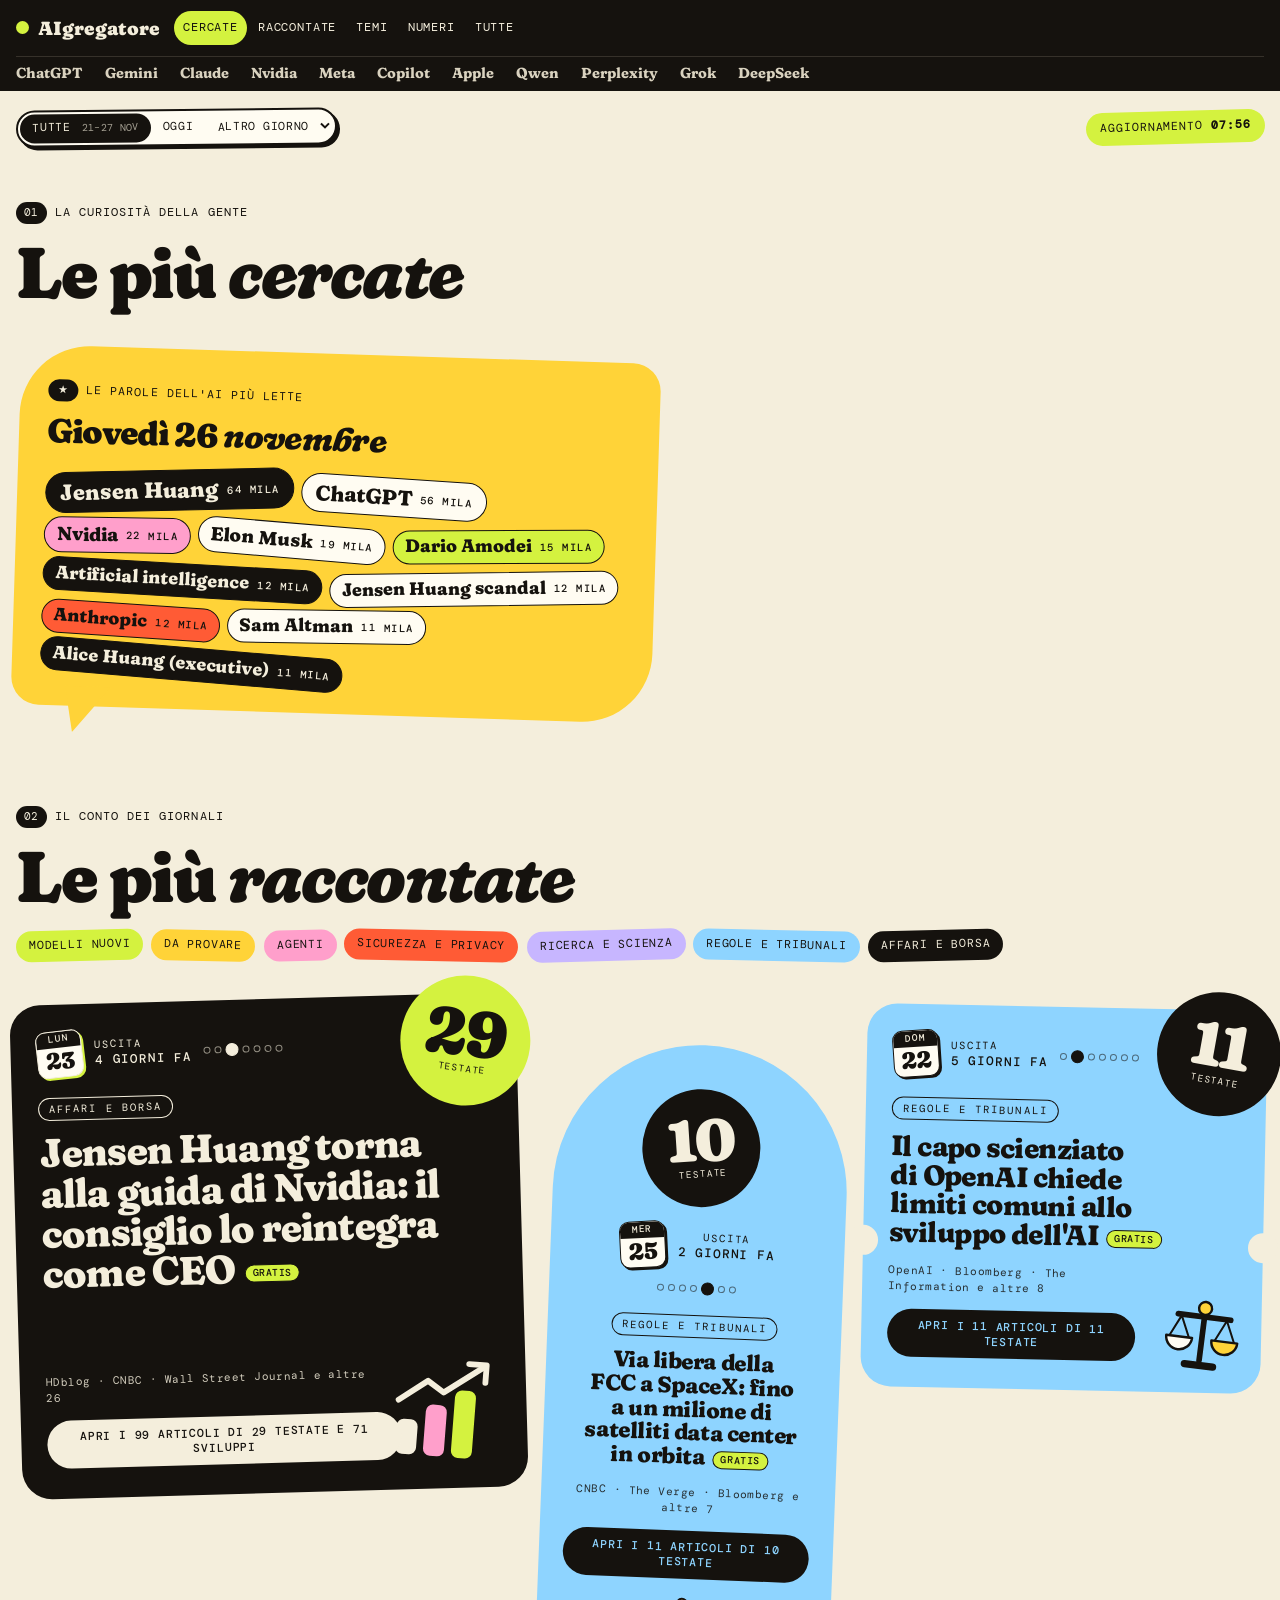
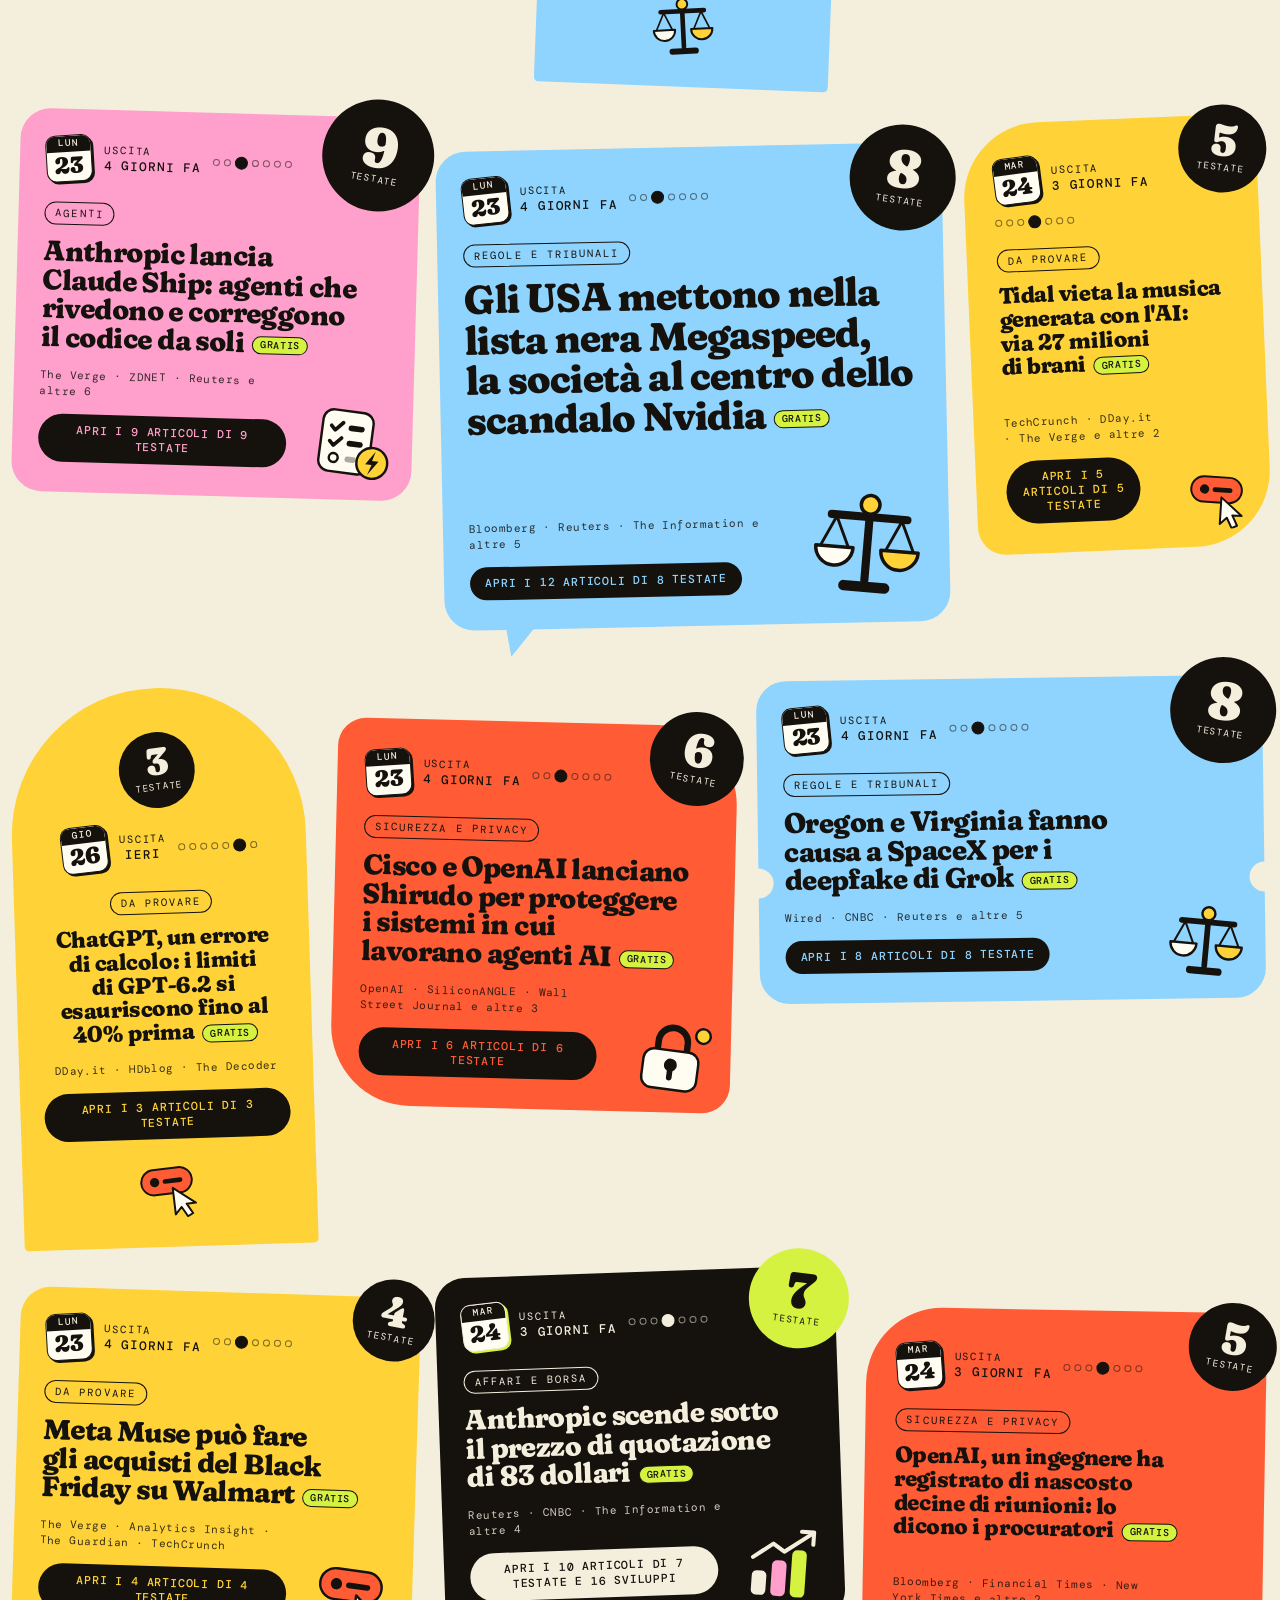
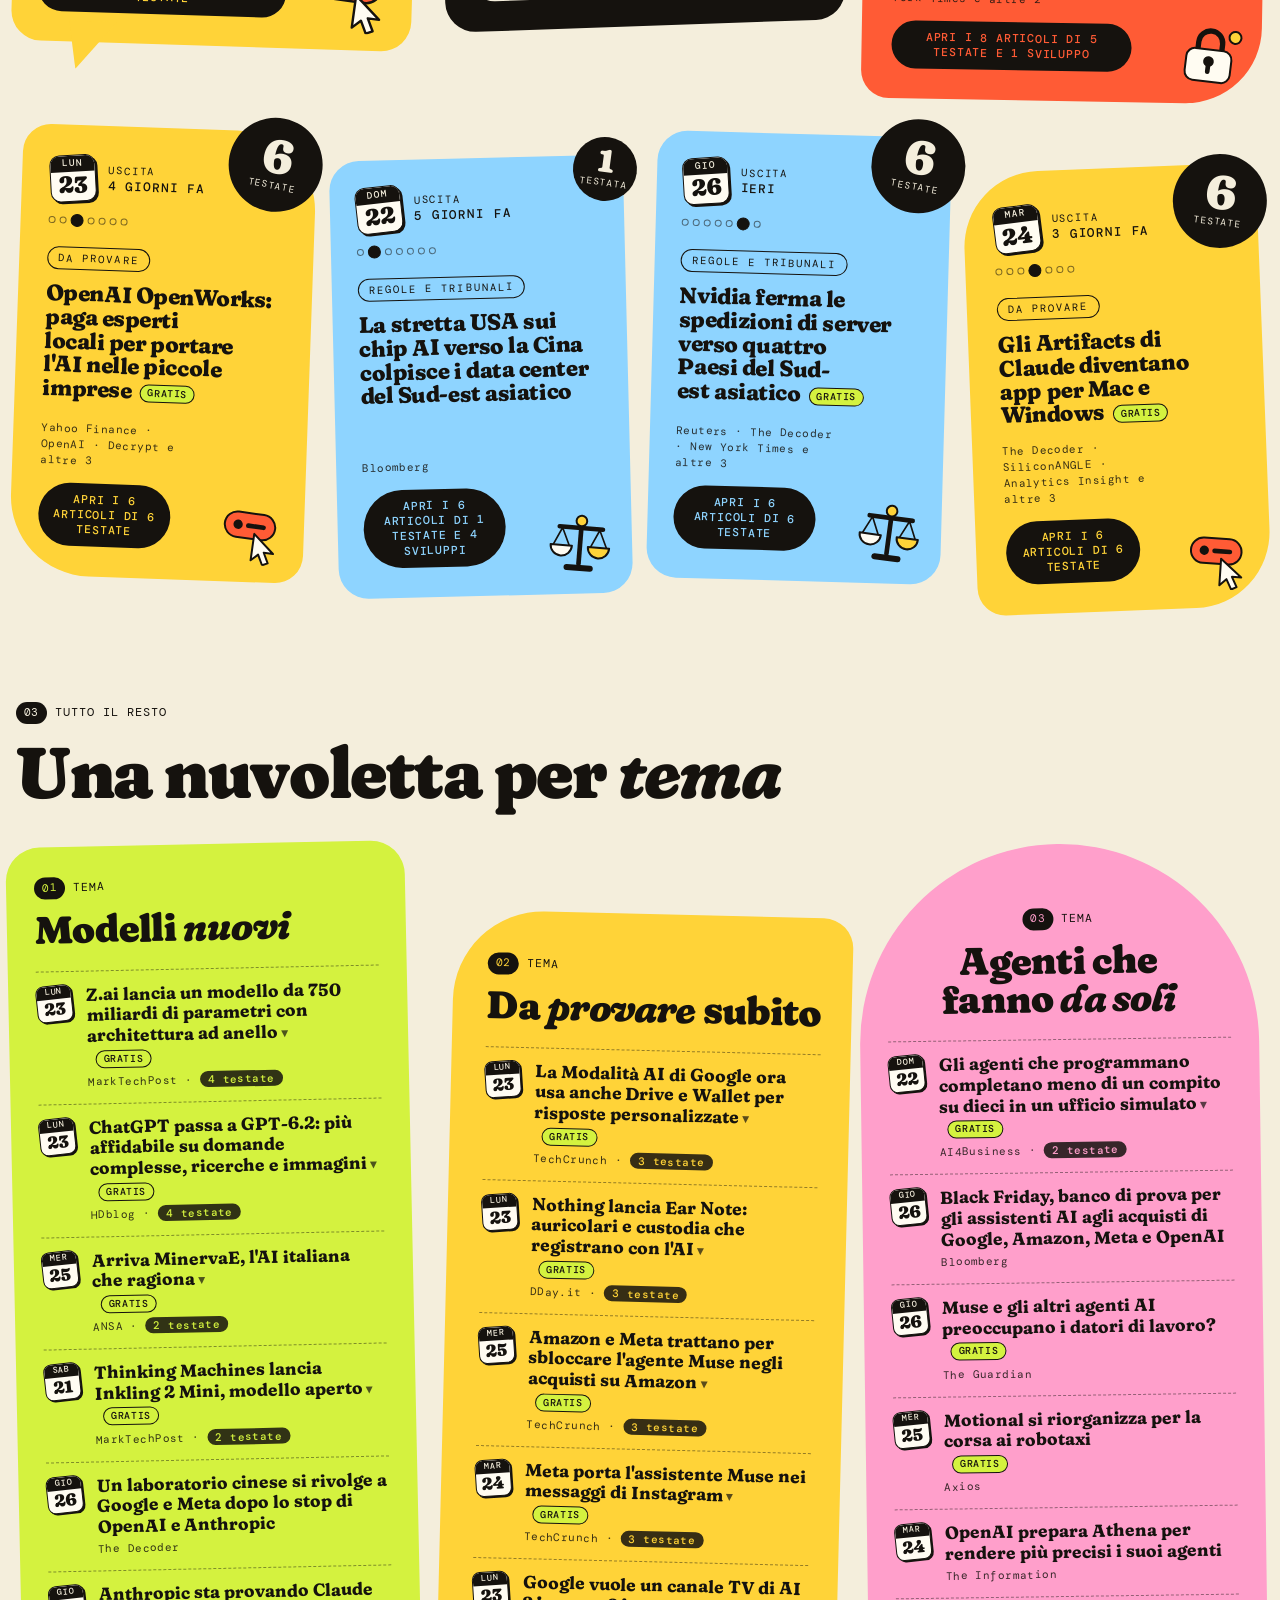
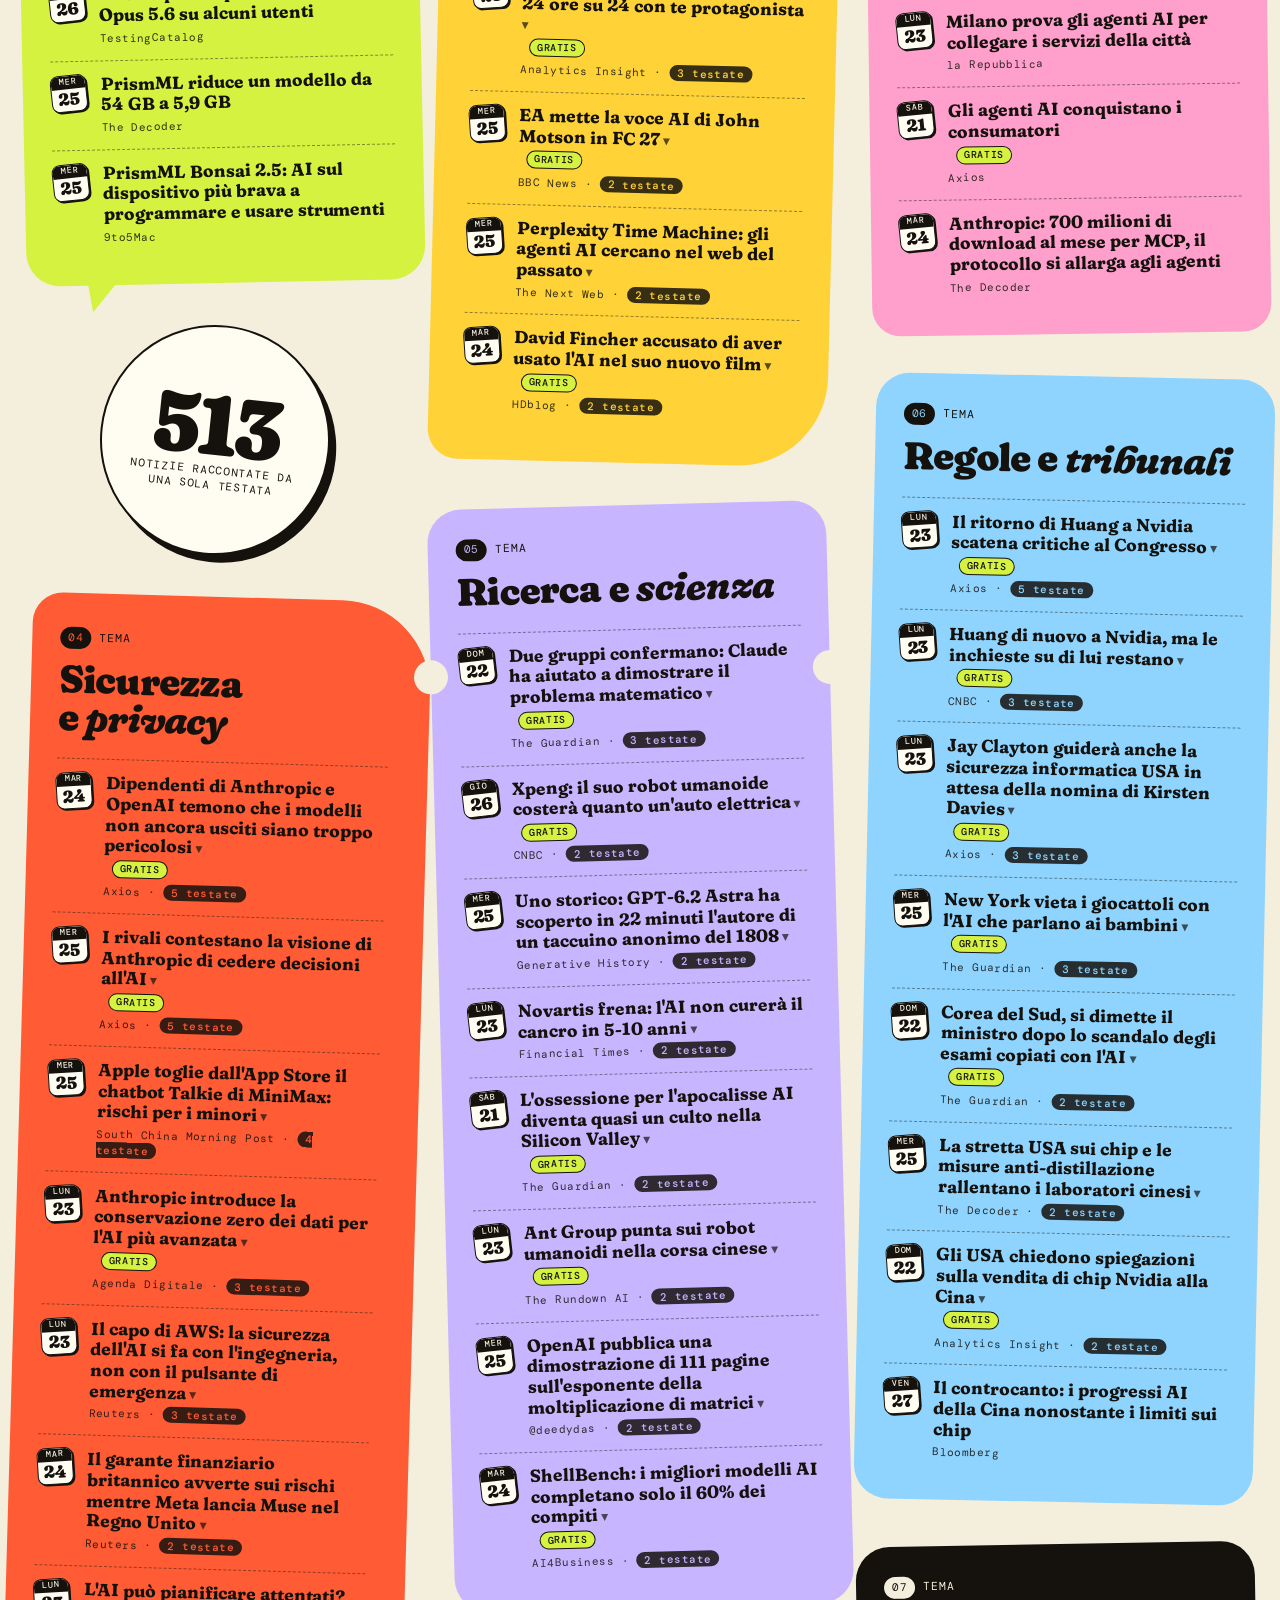
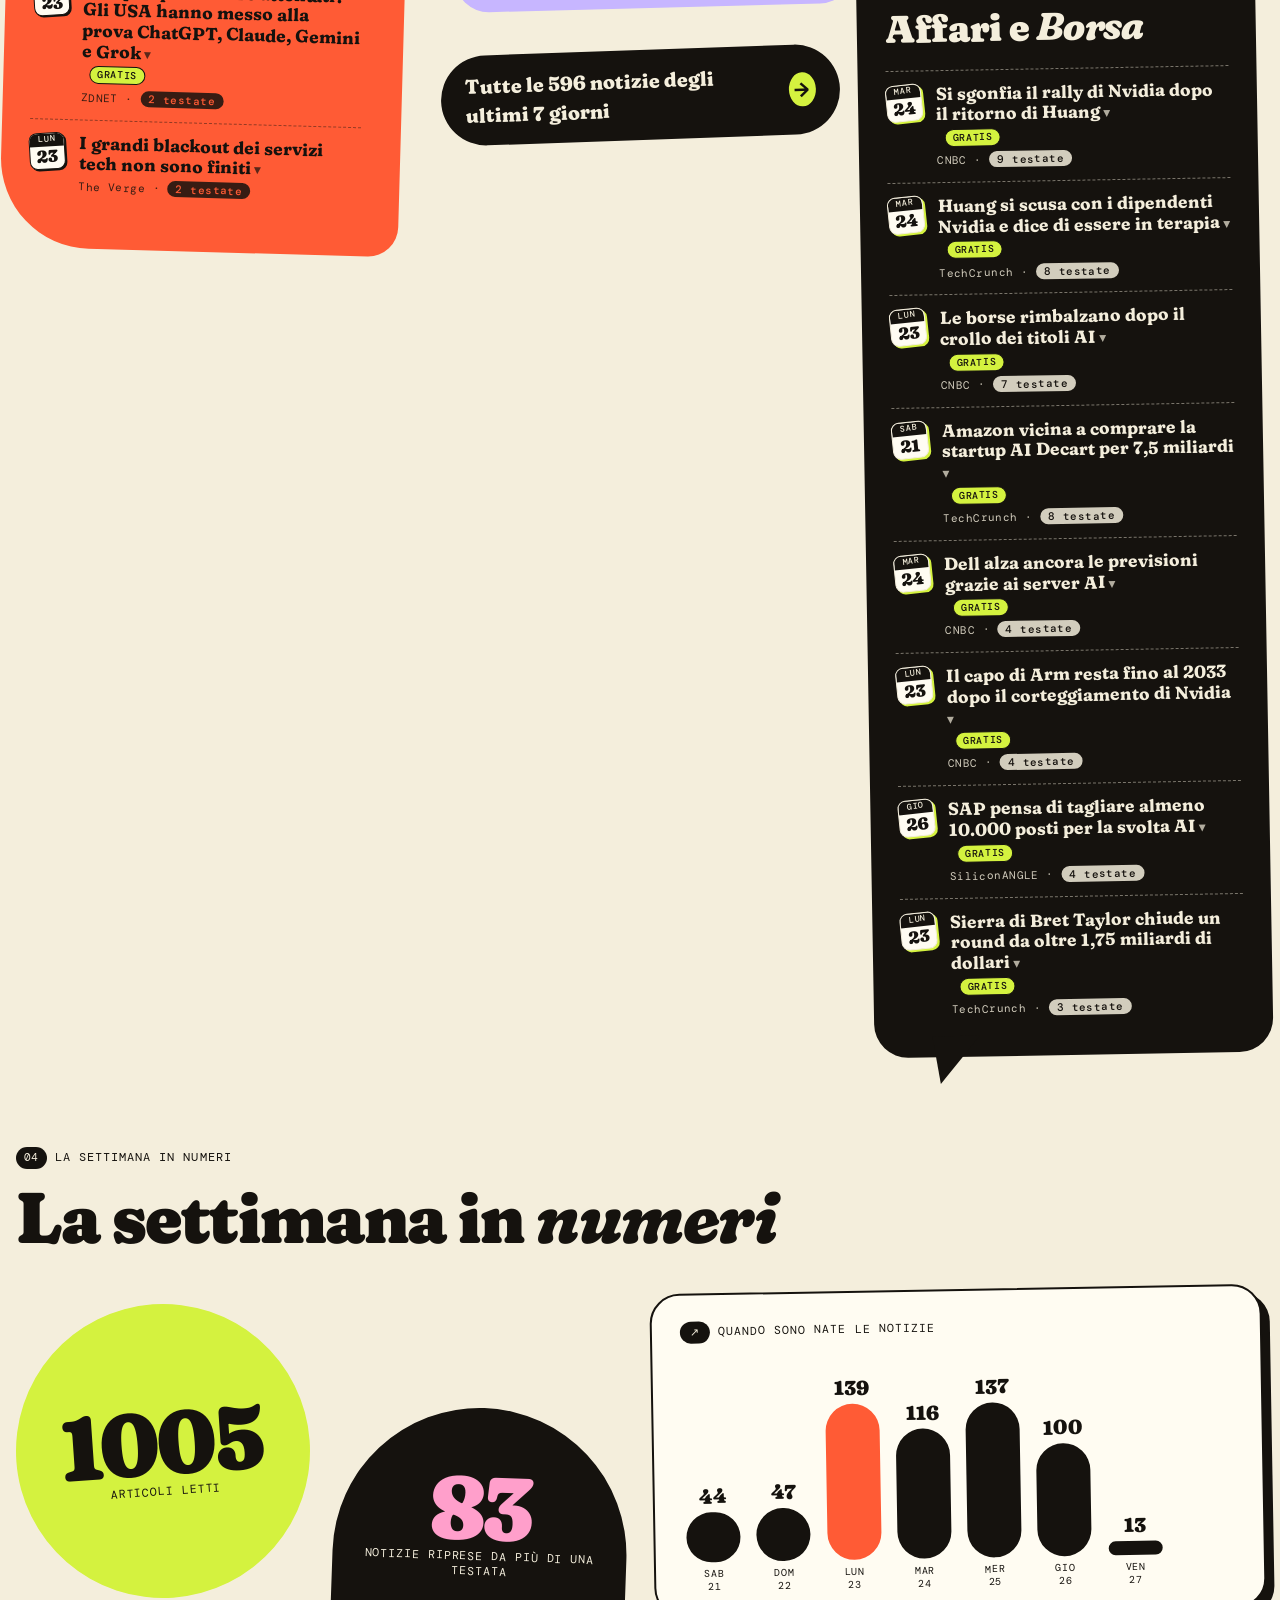
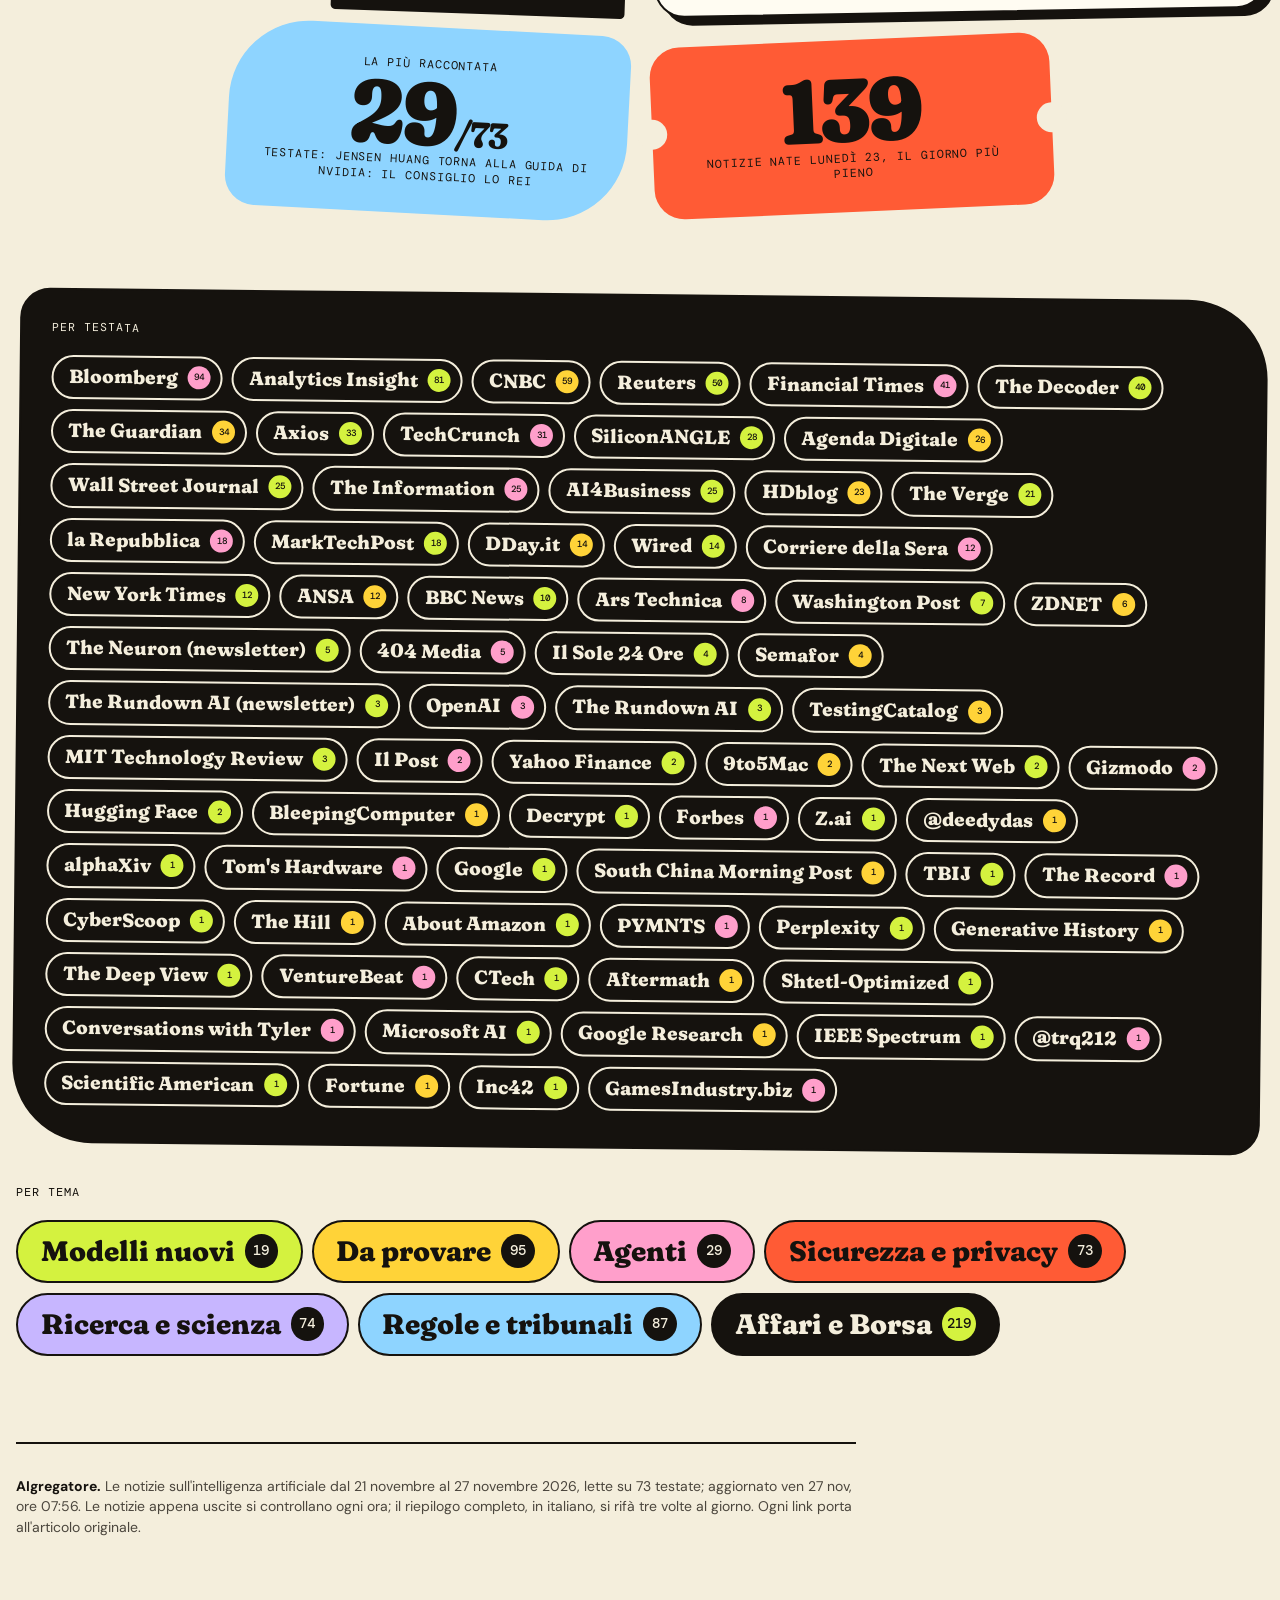
==== commit b1b955d9: "AIgregatore: aggiornamento automatico 2026-11-27 06:56 UTC" ====
--- a/aigregatore/index.html
+++ b/aigregatore/index.html
@@ -4,9 +4,9 @@
 <meta charset="utf-8">
 <meta name="viewport" content="width=device-width, initial-scale=1, viewport-fit=cover">
 <title>AIgregatore · le notizie sull'AI, contate e messe in fila</title>
-<meta name="description" content="Le notizie sull&#x27;intelligenza artificiale degli ultimi 7 giorni, lette su 74 testate: le più cercate, le più raccontate e tutto il resto diviso per tema. Si aggiorna da solo.">
+<meta name="description" content="Le notizie sull&#x27;intelligenza artificiale degli ultimi 7 giorni, lette su 73 testate: le più cercate, le più raccontate e tutto il resto diviso per tema. Si aggiorna da solo.">
 <meta property="og:title" content="AIgregatore">
-<meta property="og:description" content="Le notizie sull&#x27;intelligenza artificiale degli ultimi 7 giorni, lette su 74 testate: le più cercate, le più raccontate e tutto il resto diviso per tema. Si aggiorna da solo.">
+<meta property="og:description" content="Le notizie sull&#x27;intelligenza artificiale degli ultimi 7 giorni, lette su 73 testate: le più cercate, le più raccontate e tutto il resto diviso per tema. Si aggiorna da solo.">
 <meta property="og:type" content="website">
 <meta name="theme-color" content="#F4EEDC">
 <link rel="icon" href="data:image/svg+xml,%3Csvg xmlns='http://www.w3.org/2000/svg' viewBox='0 0 64 64'%3E%3Crect width='64' height='64' rx='18' fill='%2315120E'/%3E%3Ccircle cx='32' cy='32' r='14' fill='%23D4F23F'/%3E%3C/svg%3E">
@@ -30,7 +30,7 @@
 
 <div class="barra"><nav class="nastro" aria-label="Menù"><h1 class="logo"><i></i><span class="w">AIgregatore</span></h1><div class="scorri"><a href="#cercate" data-s="cercate">Cercate</a><a href="#raccontate" data-s="raccontate">Raccontate</a><a href="#temi" data-s="temi">Temi</a><a href="#numeri" data-s="numeri">Numeri</a><a href="tutte.html">Tutte</a></div></nav><nav class="ditte" aria-label="Aziende"><div class="scorri"><a class="as" href="#vista" role="button" aria-pressed="false" data-fk="a" data-fv="openai" data-fl="ChatGPT e OpenAI" title="ChatGPT e OpenAI">ChatGPT</a><a class="as" href="#vista" role="button" aria-pressed="false" data-fk="a" data-fv="google" data-fl="Gemini e Google" title="Gemini e Google">Gemini</a><a class="as" href="#vista" role="button" aria-pressed="false" data-fk="a" data-fv="anthropic" data-fl="Claude e Anthropic" title="Claude e Anthropic">Claude</a><a class="as" href="#vista" role="button" aria-pressed="false" data-fk="a" data-fv="nvidia" data-fl="Nvidia" title="Nvidia">Nvidia</a><a class="as" href="#vista" role="button" aria-pressed="false" data-fk="a" data-fv="meta" data-fl="Meta" title="Meta">Meta</a><a class="as" href="#vista" role="button" aria-pressed="false" data-fk="a" data-fv="microsoft" data-fl="Copilot e Microsoft" title="Copilot e Microsoft">Copilot</a><a class="as" href="#vista" role="button" aria-pressed="false" data-fk="a" data-fv="apple" data-fl="Apple e Siri" title="Apple e Siri">Apple</a><a class="as" href="#vista" role="button" aria-pressed="false" data-fk="a" data-fv="qwen" data-fl="Qwen e Alibaba" title="Qwen e Alibaba">Qwen</a><a class="as" href="#vista" role="button" aria-pressed="false" data-fk="a" data-fv="perplexity" data-fl="Perplexity" title="Perplexity">Perplexity</a><a class="as" href="#vista" role="button" aria-pressed="false" data-fk="a" data-fv="grok" data-fl="Grok e xAI" title="Grok e xAI">Grok</a><a class="as" href="#vista" role="button" aria-pressed="false" data-fk="a" data-fv="deepseek" data-fl="DeepSeek" title="DeepSeek">DeepSeek</a></div></nav></div>
 <div class="page" id="page">
-<div class="eds"><div class="vedi" role="group" aria-label="Quali notizie"><a class="vg on" href="#" data-g="" aria-pressed="true">Tutte <small>20–26 nov</small></a><a class="vg" href="#g=oggi" data-g="oggi" aria-pressed="false">Oggi</a><select class="vgs" id="vedi-giorno" aria-label="Un altro giorno" data-pre=""><option value="">Altro giorno</option><option value="2026-11-25">ieri, mer 25</option><option value="2026-11-24">mar 24</option><option value="2026-11-23">lun 23</option><option value="2026-11-22">dom 22</option><option value="2026-11-21">sab 21</option><option value="2026-11-20">ven 20</option></select></div><span class="ed ed2">Aggiornamento <b id="agg-ora" data-t="2026-11-26 18:54">19:54</b></span></div>
+<div class="eds"><div class="vedi" role="group" aria-label="Quali notizie"><a class="vg on" href="#" data-g="" aria-pressed="true">Tutte <small>21–27 nov</small></a><a class="vg" href="#g=oggi" data-g="oggi" aria-pressed="false">Oggi</a><select class="vgs" id="vedi-giorno" aria-label="Un altro giorno" data-pre=""><option value="">Altro giorno</option><option value="2026-11-26">ieri, gio 26</option><option value="2026-11-25">mer 25</option><option value="2026-11-24">mar 24</option><option value="2026-11-23">lun 23</option><option value="2026-11-22">dom 22</option><option value="2026-11-21">sab 21</option></select></div><span class="ed ed2">Aggiornamento <b id="agg-ora" data-t="2026-11-27 06:56">07:56</b></span></div>
 
 <section id="vista" class="blk first" hidden aria-live="polite"></section>
 
@@ -42,8 +42,8 @@
     <aside class="side">
       <div class="terms" style="--r:1.8deg">
         <p class="lab"><span class="pill">★</span> le parole dell'AI più lette</p>
-        <h3>Mercoledì 25 <em>novembre</em></h3>
-        <div class="tcloud"><span class="term t-ink" style="--fs:24px;--r:-3deg">Jensen Huang <b>111 mila</b></span><span class="term t-paper" style="--fs:21px;--r:2deg">ChatGPT <b>52 mila</b></span><span class="term t-pink" style="--fs:20px;--r:-1deg">Nvidia <b>37 mila</b></span><span class="term t-paper" style="--fs:19px;--r:3deg">Dario Amodei <b>21 mila</b></span><span class="term t-lime" style="--fs:19px;--r:-2deg">Alice Huang (executive) <b>19 mila</b></span><span class="term t-ink" style="--fs:19px;--r:1.5deg">Elon Musk <b>18 mila</b></span><span class="term t-paper" style="--fs:18px;--r:-2.5deg">Anthropic <b>15 mila</b></span><span class="term t-tomato" style="--fs:18px;--r:2deg">Jensen Huang scandal <b>13 mila</b></span><span class="term t-paper" style="--fs:18px;--r:-1deg">Artificial intelligence <b>13 mila</b></span><span class="term t-ink" style="--fs:18px;--r:3deg">Sam Altman <b>12 mila</b></span></div>
+        <h3>Giovedì 26 <em>novembre</em></h3>
+        <div class="tcloud"><span class="term t-ink" style="--fs:22px;--r:-3deg">Jensen Huang <b>64 mila</b></span><span class="term t-paper" style="--fs:21px;--r:2deg">ChatGPT <b>56 mila</b></span><span class="term t-pink" style="--fs:19px;--r:-1deg">Nvidia <b>22 mila</b></span><span class="term t-paper" style="--fs:19px;--r:3deg">Elon Musk <b>19 mila</b></span><span class="term t-lime" style="--fs:18px;--r:-2deg">Dario Amodei <b>15 mila</b></span><span class="term t-ink" style="--fs:18px;--r:1.5deg">Artificial intelligence <b>12 mila</b></span><span class="term t-paper" style="--fs:18px;--r:-2.5deg">Jensen Huang scandal <b>12 mila</b></span><span class="term t-tomato" style="--fs:18px;--r:2deg">Anthropic <b>12 mila</b></span><span class="term t-paper" style="--fs:18px;--r:-1deg">Sam Altman <b>11 mila</b></span><span class="term t-ink" style="--fs:18px;--r:3deg">Alice Huang (executive) <b>11 mila</b></span></div>
       </div>
     </aside>
   </div>
@@ -53,113 +53,113 @@
   <header class="sec"><p class="lab"><span class="pill">02</span> il conto dei giornali</p><h2>Le più <em>raccontate</em></h2>
   <div class="legend"><a class="lg c-mod" href="#t-mod">Modelli nuovi</a><a class="lg c-app" href="#t-app">Da provare</a><a class="lg c-age" href="#t-age">Agenti</a><a class="lg c-sic" href="#t-sic">Sicurezza e privacy</a><a class="lg c-ric" href="#t-ric">Ricerca e scienza</a><a class="lg c-reg" href="#t-reg">Regole e tribunali</a><a class="lg c-aff" href="#t-aff">Affari e Borsa</a></div></header>
   <div class="g12 mosaic"><article class="card c-aff s5  xl" style="--r:-1.6deg;--y:0px">
-<span class="n" style="--d:130px" title="29 testate su 74 ne hanno scritto"><b>29</b><i>testate</i></span>
-<div class="when"><span class="leaf" title="Notizia uscita lunedì 23 novembre"><b>lun</b><i>23</i></span><span class="whentxt">uscita<br><strong>3 giorni fa</strong></span><span class="week" aria-hidden="true"><i class=""></i><i class=""></i><i class=""></i><i class="on"></i><i class=""></i><i class=""></i><i class=""></i></span></div>
+<span class="n" style="--d:130px" title="29 testate su 73 ne hanno scritto"><b>29</b><i>testate</i></span>
+<div class="when"><span class="leaf" title="Notizia uscita lunedì 23 novembre"><b>lun</b><i>23</i></span><span class="whentxt">uscita<br><strong>4 giorni fa</strong></span><span class="week" aria-hidden="true"><i class=""></i><i class=""></i><i class="on"></i><i class=""></i><i class=""></i><i class=""></i><i class=""></i></span></div>
 <p class="cat">Affari e Borsa</p>
 <h3><a href="https://www.hdblog.it/nvidia/articoli/n677951/jensen-huang-torna-nvidia-ceo/" data-p="1" target="_blank" rel="noopener">Jensen Huang torna alla guida di Nvidia: il consiglio lo reintegra come CEO</a><span class="gr" title="Articolo che si legge gratis per intero">gratis</span></h3>
 <p class="src">HDblog · CNBC · Wall Street Journal e altre 26</p>
 <svg class="ill" viewBox="0 0 96 96" aria-hidden="true"><use href="#i-aff"/></svg>
-</article><article class="card c-ric s3 arch m" style="--r:2.2deg;--y:46px">
-<span class="n" style="--d:130px" title="17 testate su 74 ne hanno scritto"><b>17</b><i>testate</i></span>
-<div class="when"><span class="leaf" title="Notizia uscita venerdì 20 novembre"><b>ven</b><i>20</i></span><span class="whentxt">uscita<br><strong>6 giorni fa</strong></span><span class="week" aria-hidden="true"><i class="on"></i><i class=""></i><i class=""></i><i class=""></i><i class=""></i><i class=""></i><i class=""></i></span></div>
-<p class="cat">Ricerca e scienza</p>
-<h3><a href="https://www.ilpost.it/2026/11/20/matematico-anthropic-dice-di-risolto-ipotesi-riemann/" data-p="2" target="_blank" rel="noopener">Un ricercatore di Anthropic dice di aver dimostrato l&#x27;ipotesi di Riemann con Claude</a><span class="gr" title="Articolo che si legge gratis per intero">gratis</span></h3>
-<p class="src">The Verge · Wall Street Journal · Financial Times e altre 14</p>
-<svg class="ill" viewBox="0 0 96 96" aria-hidden="true"><use href="#i-ric"/></svg>
+</article><article class="card c-reg s3 arch m" style="--r:2.2deg;--y:46px">
+<span class="n" style="--d:118px" title="10 testate su 73 ne hanno scritto"><b>10</b><i>testate</i></span>
+<div class="when"><span class="leaf" title="Notizia uscita mercoledì 25 novembre"><b>mer</b><i>25</i></span><span class="whentxt">uscita<br><strong>2 giorni fa</strong></span><span class="week" aria-hidden="true"><i class=""></i><i class=""></i><i class=""></i><i class=""></i><i class="on"></i><i class=""></i><i class=""></i></span></div>
+<p class="cat">Regole e tribunali</p>
+<h3><a href="https://news.google.com/rss/articles/[base64]?oc=5" data-p="2" target="_blank" rel="noopener">Via libera della FCC a SpaceX: fino a un milione di satelliti data center in orbita</a><span class="gr" title="Articolo che si legge gratis per intero">gratis</span></h3>
+<p class="src">CNBC · The Verge · Bloomberg e altre 7</p>
+<svg class="ill" viewBox="0 0 96 96" aria-hidden="true"><use href="#i-reg"/></svg>
 </article><article class="card c-reg s4 ticket l" style="--r:1.2deg;--y:8px">
-<span class="n" style="--d:124px" title="11 testate su 74 ne hanno scritto"><b>11</b><i>testate</i></span>
-<div class="when"><span class="leaf" title="Notizia uscita domenica 22 novembre"><b>dom</b><i>22</i></span><span class="whentxt">uscita<br><strong>4 giorni fa</strong></span><span class="week" aria-hidden="true"><i class=""></i><i class=""></i><i class="on"></i><i class=""></i><i class=""></i><i class=""></i><i class=""></i></span></div>
+<span class="n" style="--d:124px" title="11 testate su 73 ne hanno scritto"><b>11</b><i>testate</i></span>
+<div class="when"><span class="leaf" title="Notizia uscita domenica 22 novembre"><b>dom</b><i>22</i></span><span class="whentxt">uscita<br><strong>5 giorni fa</strong></span><span class="week" aria-hidden="true"><i class=""></i><i class="on"></i><i class=""></i><i class=""></i><i class=""></i><i class=""></i><i class=""></i></span></div>
 <p class="cat">Regole e tribunali</p>
 <h3><a href="https://techcrunch.com/2026/11/22/openais-chief-scientist-has-thoughts-on-how-to-limit-ai-development/" data-p="3" target="_blank" rel="noopener">Il capo scienziato di OpenAI chiede limiti comuni allo sviluppo dell&#x27;AI</a><span class="gr" title="Articolo che si legge gratis per intero">gratis</span></h3>
 <p class="src">OpenAI · Bloomberg · The Information e altre 8</p>
 <svg class="ill" viewBox="0 0 96 96" aria-hidden="true"><use href="#i-reg"/></svg>
 </article><article class="card c-age s4  l" style="--r:1.6deg;--y:0px">
-<span class="n" style="--d:112px" title="9 testate su 74 ne hanno scritto"><b>9</b><i>testate</i></span>
-<div class="when"><span class="leaf" title="Notizia uscita lunedì 23 novembre"><b>lun</b><i>23</i></span><span class="whentxt">uscita<br><strong>3 giorni fa</strong></span><span class="week" aria-hidden="true"><i class=""></i><i class=""></i><i class=""></i><i class="on"></i><i class=""></i><i class=""></i><i class=""></i></span></div>
+<span class="n" style="--d:112px" title="9 testate su 73 ne hanno scritto"><b>9</b><i>testate</i></span>
+<div class="when"><span class="leaf" title="Notizia uscita lunedì 23 novembre"><b>lun</b><i>23</i></span><span class="whentxt">uscita<br><strong>4 giorni fa</strong></span><span class="week" aria-hidden="true"><i class=""></i><i class=""></i><i class="on"></i><i class=""></i><i class=""></i><i class=""></i><i class=""></i></span></div>
 <p class="cat">Agenti</p>
 <h3><a href="https://www.zdnet.com/innovation/claude-ship-code-how-to-try/" data-p="4" target="_blank" rel="noopener">Anthropic lancia Claude Ship: agenti che rivedono e correggono il codice da soli</a><span class="gr" title="Articolo che si legge gratis per intero">gratis</span></h3>
 <p class="src">The Verge · ZDNET · Reuters e altre 6</p>
 <svg class="ill" viewBox="0 0 96 96" aria-hidden="true"><use href="#i-age"/></svg>
 </article><article class="card c-reg s5 tail xl" style="--r:-1.2deg;--y:34px">
-<span class="n" style="--d:118px" title="10 testate su 74 ne hanno scritto"><b>10</b><i>testate</i></span>
-<div class="when"><span class="leaf" title="Notizia uscita mercoledì 25 novembre"><b>mer</b><i>25</i></span><span class="whentxt">uscita<br><strong>ieri</strong></span><span class="week" aria-hidden="true"><i class=""></i><i class=""></i><i class=""></i><i class=""></i><i class=""></i><i class="on"></i><i class=""></i></span></div>
-<p class="cat">Regole e tribunali</p>
-<h3><a href="https://news.google.com/rss/articles/[base64]?oc=5" data-p="5" target="_blank" rel="noopener">Via libera della FCC a SpaceX: fino a un milione di satelliti data center in orbita</a><span class="gr" title="Articolo che si legge gratis per intero">gratis</span></h3>
-<p class="src">CNBC · The Verge · Bloomberg e altre 7</p>
+<span class="n" style="--d:106px" title="8 testate su 73 ne hanno scritto"><b>8</b><i>testate</i></span>
+<div class="when"><span class="leaf" title="Notizia uscita lunedì 23 novembre"><b>lun</b><i>23</i></span><span class="whentxt">uscita<br><strong>4 giorni fa</strong></span><span class="week" aria-hidden="true"><i class=""></i><i class=""></i><i class="on"></i><i class=""></i><i class=""></i><i class=""></i><i class=""></i></span></div>
+<p class="cat">Regole e tribunali</p>
+<h3><a href="https://techcrunch.com/2026/11/23/megaspeed-the-company-at-the-center-of-the-jensen-huang-scandal-appears-headed-for-a-u-s-blacklist/" data-p="5" target="_blank" rel="noopener">Gli USA mettono nella lista nera Megaspeed, la società al centro dello scandalo Nvidia</a><span class="gr" title="Articolo che si legge gratis per intero">gratis</span></h3>
+<p class="src">Bloomberg · Reuters · The Information e altre 5</p>
 <svg class="ill" viewBox="0 0 96 96" aria-hidden="true"><use href="#i-reg"/></svg>
 </article><article class="card c-app s3 blob m" style="--r:-2.4deg;--y:6px">
-<span class="n" style="--d:88px" title="5 testate su 74 ne hanno scritto"><b>5</b><i>testate</i></span>
-<div class="when"><span class="leaf" title="Notizia uscita martedì 24 novembre"><b>mar</b><i>24</i></span><span class="whentxt">uscita<br><strong>2 giorni fa</strong></span><span class="week" aria-hidden="true"><i class=""></i><i class=""></i><i class=""></i><i class=""></i><i class="on"></i><i class=""></i><i class=""></i></span></div>
+<span class="n" style="--d:88px" title="5 testate su 73 ne hanno scritto"><b>5</b><i>testate</i></span>
+<div class="when"><span class="leaf" title="Notizia uscita martedì 24 novembre"><b>mar</b><i>24</i></span><span class="whentxt">uscita<br><strong>3 giorni fa</strong></span><span class="week" aria-hidden="true"><i class=""></i><i class=""></i><i class=""></i><i class="on"></i><i class=""></i><i class=""></i><i class=""></i></span></div>
 <p class="cat">Da provare</p>
 <h3><a href="https://techcrunch.com/2026/11/24/tidal-to-ban-and-remove-millions-of-ai-generated-tracks-as-ai-slop-inundates-music-streaming/" data-p="6" target="_blank" rel="noopener">Tidal vieta la musica generata con l&#x27;AI: via 27 milioni di brani</a><span class="gr" title="Articolo che si legge gratis per intero">gratis</span></h3>
 <p class="src">TechCrunch · DDay.it · The Verge e altre 2</p>
 <svg class="ill" viewBox="0 0 96 96" aria-hidden="true"><use href="#i-app"/></svg>
-</article><article class="card c-reg s3 arch m" style="--r:-1.8deg;--y:10px">
-<span class="n" style="--d:106px" title="8 testate su 74 ne hanno scritto"><b>8</b><i>testate</i></span>
-<div class="when"><span class="leaf" title="Notizia uscita lunedì 23 novembre"><b>lun</b><i>23</i></span><span class="whentxt">uscita<br><strong>3 giorni fa</strong></span><span class="week" aria-hidden="true"><i class=""></i><i class=""></i><i class=""></i><i class="on"></i><i class=""></i><i class=""></i><i class=""></i></span></div>
-<p class="cat">Regole e tribunali</p>
-<h3><a href="https://techcrunch.com/2026/11/23/megaspeed-the-company-at-the-center-of-the-jensen-huang-scandal-appears-headed-for-a-u-s-blacklist/" data-p="7" target="_blank" rel="noopener">Gli USA mettono nella lista nera Megaspeed, la società al centro dello scandalo Nvidia</a><span class="gr" title="Articolo che si legge gratis per intero">gratis</span></h3>
-<p class="src">Bloomberg · Reuters · The Information e altre 5</p>
-<svg class="ill" viewBox="0 0 96 96" aria-hidden="true"><use href="#i-reg"/></svg>
-</article><article class="card c-app s4 blob2 l" style="--r:1.4deg;--y:44px">
-<span class="n" style="--d:76px" title="3 testate su 74 ne hanno scritto"><b>3</b><i>testate</i></span>
-<div class="when"><span class="leaf" title="Notizia uscita giovedì 26 novembre"><b>gio</b><i>26</i></span><span class="whentxt">uscita<br><strong>oggi</strong></span><span class="week" aria-hidden="true"><i class=""></i><i class=""></i><i class=""></i><i class=""></i><i class=""></i><i class=""></i><i class="on"></i></span></div>
-<p class="cat">Da provare</p>
-<h3><a href="https://www.dday.it/redazione/59643/openai-ha-sbagliato-i-conti-e-ora-gli-abbonati-esauriscono-i-limiti-di-gpt-62-fino-al-40-piu-in-fretta" data-p="8" target="_blank" rel="noopener">ChatGPT, un errore di calcolo: i limiti di GPT-6.2 si esauriscono fino al 40% prima</a><span class="gr" title="Articolo che si legge gratis per intero">gratis</span></h3>
+</article><article class="card c-app s3 arch m" style="--r:-1.8deg;--y:10px">
+<span class="n" style="--d:76px" title="3 testate su 73 ne hanno scritto"><b>3</b><i>testate</i></span>
+<div class="when"><span class="leaf" title="Notizia uscita giovedì 26 novembre"><b>gio</b><i>26</i></span><span class="whentxt">uscita<br><strong>ieri</strong></span><span class="week" aria-hidden="true"><i class=""></i><i class=""></i><i class=""></i><i class=""></i><i class=""></i><i class="on"></i><i class=""></i></span></div>
+<p class="cat">Da provare</p>
+<h3><a href="https://www.dday.it/redazione/59643/openai-ha-sbagliato-i-conti-e-ora-gli-abbonati-esauriscono-i-limiti-di-gpt-62-fino-al-40-piu-in-fretta" data-p="7" target="_blank" rel="noopener">ChatGPT, un errore di calcolo: i limiti di GPT-6.2 si esauriscono fino al 40% prima</a><span class="gr" title="Articolo che si legge gratis per intero">gratis</span></h3>
 <p class="src">DDay.it · HDblog · The Decoder</p>
 <svg class="ill" viewBox="0 0 96 96" aria-hidden="true"><use href="#i-app"/></svg>
-</article><article class="card c-sic s5 ticket l" style="--r:-0.8deg;--y:0px">
-<span class="n" style="--d:94px" title="6 testate su 74 ne hanno scritto"><b>6</b><i>testate</i></span>
-<div class="when"><span class="leaf" title="Notizia uscita lunedì 23 novembre"><b>lun</b><i>23</i></span><span class="whentxt">uscita<br><strong>3 giorni fa</strong></span><span class="week" aria-hidden="true"><i class=""></i><i class=""></i><i class=""></i><i class="on"></i><i class=""></i><i class=""></i><i class=""></i></span></div>
+</article><article class="card c-sic s4 blob2 l" style="--r:1.4deg;--y:44px">
+<span class="n" style="--d:94px" title="6 testate su 73 ne hanno scritto"><b>6</b><i>testate</i></span>
+<div class="when"><span class="leaf" title="Notizia uscita lunedì 23 novembre"><b>lun</b><i>23</i></span><span class="whentxt">uscita<br><strong>4 giorni fa</strong></span><span class="week" aria-hidden="true"><i class=""></i><i class=""></i><i class="on"></i><i class=""></i><i class=""></i><i class=""></i><i class=""></i></span></div>
 <p class="cat">Sicurezza e privacy</p>
-<h3><a href="https://news.google.com/rss/articles/[base64]?oc=5" data-p="9" target="_blank" rel="noopener">Cisco e OpenAI lanciano Shirudo per proteggere i sistemi in cui lavorano agenti AI</a><span class="gr" title="Articolo che si legge gratis per intero">gratis</span></h3>
-<p class="src">SiliconANGLE · OpenAI · Wall Street Journal e altre 3</p>
+<h3><a href="https://news.google.com/rss/articles/[base64]?oc=5" data-p="8" target="_blank" rel="noopener">Cisco e OpenAI lanciano Shirudo per proteggere i sistemi in cui lavorano agenti AI</a><span class="gr" title="Articolo che si legge gratis per intero">gratis</span></h3>
+<p class="src">OpenAI · SiliconANGLE · Wall Street Journal e altre 3</p>
 <svg class="ill" viewBox="0 0 96 96" aria-hidden="true"><use href="#i-sic"/></svg>
-</article><article class="card c-aff s4 tail l" style="--r:1.8deg;--y:20px">
-<span class="n" style="--d:100px" title="7 testate su 74 ne hanno scritto"><b>7</b><i>testate</i></span>
-<div class="when"><span class="leaf" title="Notizia uscita martedì 24 novembre"><b>mar</b><i>24</i></span><span class="whentxt">uscita<br><strong>2 giorni fa</strong></span><span class="week" aria-hidden="true"><i class=""></i><i class=""></i><i class=""></i><i class=""></i><i class="on"></i><i class=""></i><i class=""></i></span></div>
+</article><article class="card c-reg s5 ticket l" style="--r:-0.8deg;--y:0px">
+<span class="n" style="--d:106px" title="8 testate su 73 ne hanno scritto"><b>8</b><i>testate</i></span>
+<div class="when"><span class="leaf" title="Notizia uscita lunedì 23 novembre"><b>lun</b><i>23</i></span><span class="whentxt">uscita<br><strong>4 giorni fa</strong></span><span class="week" aria-hidden="true"><i class=""></i><i class=""></i><i class="on"></i><i class=""></i><i class=""></i><i class=""></i><i class=""></i></span></div>
+<p class="cat">Regole e tribunali</p>
+<h3><a href="https://news.google.com/rss/articles/[base64]?oc=5" data-p="9" target="_blank" rel="noopener">Oregon e Virginia fanno causa a SpaceX per i deepfake di Grok</a><span class="gr" title="Articolo che si legge gratis per intero">gratis</span></h3>
+<p class="src">Wired · CNBC · Reuters e altre 5</p>
+<svg class="ill" viewBox="0 0 96 96" aria-hidden="true"><use href="#i-reg"/></svg>
+</article><article class="card c-app s4 tail l" style="--r:1.8deg;--y:20px">
+<span class="n" style="--d:82px" title="4 testate su 73 ne hanno scritto"><b>4</b><i>testate</i></span>
+<div class="when"><span class="leaf" title="Notizia uscita lunedì 23 novembre"><b>lun</b><i>23</i></span><span class="whentxt">uscita<br><strong>4 giorni fa</strong></span><span class="week" aria-hidden="true"><i class=""></i><i class=""></i><i class="on"></i><i class=""></i><i class=""></i><i class=""></i><i class=""></i></span></div>
+<p class="cat">Da provare</p>
+<h3><a href="https://www.analyticsinsight.net/news/meta-muse-ai-agent-can-do-your-black-friday-shopping-at-walmart" data-p="10" target="_blank" rel="noopener">Meta Muse può fare gli acquisti del Black Friday su Walmart</a><span class="gr" title="Articolo che si legge gratis per intero">gratis</span></h3>
+<p class="src">The Verge · Analytics Insight · The Guardian · TechCrunch</p>
+<svg class="ill" viewBox="0 0 96 96" aria-hidden="true"><use href="#i-app"/></svg>
+</article><article class="card c-aff s4  l" style="--r:-2.0deg;--y:0px">
+<span class="n" style="--d:100px" title="7 testate su 73 ne hanno scritto"><b>7</b><i>testate</i></span>
+<div class="when"><span class="leaf" title="Notizia uscita martedì 24 novembre"><b>mar</b><i>24</i></span><span class="whentxt">uscita<br><strong>3 giorni fa</strong></span><span class="week" aria-hidden="true"><i class=""></i><i class=""></i><i class=""></i><i class="on"></i><i class=""></i><i class=""></i><i class=""></i></span></div>
 <p class="cat">Affari e Borsa</p>
-<h3><a href="https://news.google.com/rss/articles/[base64]?oc=5" data-p="10" target="_blank" rel="noopener">Anthropic scende sotto il prezzo di quotazione di 83 dollari</a><span class="gr" title="Articolo che si legge gratis per intero">gratis</span></h3>
+<h3><a href="https://news.google.com/rss/articles/[base64]?oc=5" data-p="11" target="_blank" rel="noopener">Anthropic scende sotto il prezzo di quotazione di 83 dollari</a><span class="gr" title="Articolo che si legge gratis per intero">gratis</span></h3>
 <p class="src">Reuters · CNBC · The Information e altre 4</p>
 <svg class="ill" viewBox="0 0 96 96" aria-hidden="true"><use href="#i-aff"/></svg>
-</article><article class="card c-reg s4  l" style="--r:-2.0deg;--y:0px">
-<span class="n" style="--d:106px" title="8 testate su 74 ne hanno scritto"><b>8</b><i>testate</i></span>
-<div class="when"><span class="leaf" title="Notizia uscita lunedì 23 novembre"><b>lun</b><i>23</i></span><span class="whentxt">uscita<br><strong>3 giorni fa</strong></span><span class="week" aria-hidden="true"><i class=""></i><i class=""></i><i class=""></i><i class="on"></i><i class=""></i><i class=""></i><i class=""></i></span></div>
-<p class="cat">Regole e tribunali</p>
-<h3><a href="https://news.google.com/rss/articles/[base64]?oc=5" data-p="11" target="_blank" rel="noopener">Oregon e Virginia fanno causa a SpaceX per i deepfake di Grok</a><span class="gr" title="Articolo che si legge gratis per intero">gratis</span></h3>
-<p class="src">Wired · CNBC · Reuters e altre 5</p>
-<svg class="ill" viewBox="0 0 96 96" aria-hidden="true"><use href="#i-reg"/></svg>
-</article><article class="card c-app s4 blob m" style="--r:1.0deg;--y:38px">
-<span class="n" style="--d:82px" title="4 testate su 74 ne hanno scritto"><b>4</b><i>testate</i></span>
-<div class="when"><span class="leaf" title="Notizia uscita lunedì 23 novembre"><b>lun</b><i>23</i></span><span class="whentxt">uscita<br><strong>3 giorni fa</strong></span><span class="week" aria-hidden="true"><i class=""></i><i class=""></i><i class=""></i><i class="on"></i><i class=""></i><i class=""></i><i class=""></i></span></div>
-<p class="cat">Da provare</p>
-<h3><a href="https://www.analyticsinsight.net/news/meta-muse-ai-agent-can-do-your-black-friday-shopping-at-walmart" data-p="12" target="_blank" rel="noopener">Meta Muse può fare gli acquisti del Black Friday su Walmart</a><span class="gr" title="Articolo che si legge gratis per intero">gratis</span></h3>
-<p class="src">The Verge · Analytics Insight · The Guardian · TechCrunch</p>
-<svg class="ill" viewBox="0 0 96 96" aria-hidden="true"><use href="#i-app"/></svg>
-</article><article class="card c-sic s3 blob2 m" style="--r:2.0deg;--y:0px">
-<span class="n" style="--d:88px" title="5 testate su 74 ne hanno scritto"><b>5</b><i>testate</i></span>
-<div class="when"><span class="leaf" title="Notizia uscita martedì 24 novembre"><b>mar</b><i>24</i></span><span class="whentxt">uscita<br><strong>2 giorni fa</strong></span><span class="week" aria-hidden="true"><i class=""></i><i class=""></i><i class=""></i><i class=""></i><i class="on"></i><i class=""></i><i class=""></i></span></div>
+</article><article class="card c-sic s4 blob m" style="--r:1.0deg;--y:38px">
+<span class="n" style="--d:88px" title="5 testate su 73 ne hanno scritto"><b>5</b><i>testate</i></span>
+<div class="when"><span class="leaf" title="Notizia uscita martedì 24 novembre"><b>mar</b><i>24</i></span><span class="whentxt">uscita<br><strong>3 giorni fa</strong></span><span class="week" aria-hidden="true"><i class=""></i><i class=""></i><i class=""></i><i class="on"></i><i class=""></i><i class=""></i><i class=""></i></span></div>
 <p class="cat">Sicurezza e privacy</p>
-<h3><a href="https://news.google.com/rss/articles/[base64]?oc=5" data-p="13" target="_blank" rel="noopener">OpenAI, un ingegnere ha registrato di nascosto decine di riunioni: lo dicono i procuratori</a><span class="gr" title="Articolo che si legge gratis per intero">gratis</span></h3>
+<h3><a href="https://news.google.com/rss/articles/[base64]?oc=5" data-p="12" target="_blank" rel="noopener">OpenAI, un ingegnere ha registrato di nascosto decine di riunioni: lo dicono i procuratori</a><span class="gr" title="Articolo che si legge gratis per intero">gratis</span></h3>
 <p class="src">Bloomberg · Financial Times · New York Times e altre 2</p>
 <svg class="ill" viewBox="0 0 96 96" aria-hidden="true"><use href="#i-sic"/></svg>
-</article><article class="card c-app s3  m" style="--r:-1.4deg;--y:30px">
-<span class="n" style="--d:94px" title="6 testate su 74 ne hanno scritto"><b>6</b><i>testate</i></span>
-<div class="when"><span class="leaf" title="Notizia uscita lunedì 23 novembre"><b>lun</b><i>23</i></span><span class="whentxt">uscita<br><strong>3 giorni fa</strong></span><span class="week" aria-hidden="true"><i class=""></i><i class=""></i><i class=""></i><i class="on"></i><i class=""></i><i class=""></i><i class=""></i></span></div>
-<p class="cat">Da provare</p>
-<h3><a href="https://news.google.com/rss/articles/CBMie0FVX3lxTFBESU5Pc2FMb2o0b3I0b29WTTIweEh3QWVFSXllTGZDWHEzYWFmVkdNX1RuVEMxZ2gwS3dMVzJkd0lJNXlLX2Z6OWpKRFlDSzFPb0xJTWk0UmRESjZpbmpZR01RaWhxR3BfS3JQYzhIbmRoRXdCRGhLRDZmQQ?oc=5" data-p="14" target="_blank" rel="noopener">OpenAI OpenWorks: paga esperti locali per portare l&#x27;AI nelle piccole imprese</a><span class="gr" title="Articolo che si legge gratis per intero">gratis</span></h3>
+</article><article class="card c-app s3 blob2 m" style="--r:2.0deg;--y:0px">
+<span class="n" style="--d:94px" title="6 testate su 73 ne hanno scritto"><b>6</b><i>testate</i></span>
+<div class="when"><span class="leaf" title="Notizia uscita lunedì 23 novembre"><b>lun</b><i>23</i></span><span class="whentxt">uscita<br><strong>4 giorni fa</strong></span><span class="week" aria-hidden="true"><i class=""></i><i class=""></i><i class="on"></i><i class=""></i><i class=""></i><i class=""></i><i class=""></i></span></div>
+<p class="cat">Da provare</p>
+<h3><a href="https://news.google.com/rss/articles/CBMie0FVX3lxTFBESU5Pc2FMb2o0b3I0b29WTTIweEh3QWVFSXllTGZDWHEzYWFmVkdNX1RuVEMxZ2gwS3dMVzJkd0lJNXlLX2Z6OWpKRFlDSzFPb0xJTWk0UmRESjZpbmpZR01RaWhxR3BfS3JQYzhIbmRoRXdCRGhLRDZmQQ?oc=5" data-p="13" target="_blank" rel="noopener">OpenAI OpenWorks: paga esperti locali per portare l&#x27;AI nelle piccole imprese</a><span class="gr" title="Articolo che si legge gratis per intero">gratis</span></h3>
 <p class="src">Yahoo Finance · OpenAI · Decrypt e altre 3</p>
 <svg class="ill" viewBox="0 0 96 96" aria-hidden="true"><use href="#i-app"/></svg>
-</article><article class="card c-aff s3  m" style="--r:1.6deg;--y:6px">
-<span class="n" style="--d:100px" title="7 testate su 74 ne hanno scritto"><b>7</b><i>testate</i></span>
-<div class="when"><span class="leaf" title="Notizia uscita lunedì 23 novembre"><b>lun</b><i>23</i></span><span class="whentxt">uscita<br><strong>3 giorni fa</strong></span><span class="week" aria-hidden="true"><i class=""></i><i class=""></i><i class=""></i><i class="on"></i><i class=""></i><i class=""></i><i class=""></i></span></div>
-<p class="cat">Affari e Borsa</p>
-<h3><a href="https://news.google.com/rss/articles/[base64]?oc=5" data-p="15" target="_blank" rel="noopener">Le borse rimbalzano dopo il crollo dei titoli AI</a><span class="gr" title="Articolo che si legge gratis per intero">gratis</span></h3>
-<p class="src">Reuters · Bloomberg · CNBC e altre 4</p>
-<svg class="ill" viewBox="0 0 96 96" aria-hidden="true"><use href="#i-aff"/></svg>
+</article><article class="card c-reg s3  m" style="--r:-1.4deg;--y:30px">
+<span class="n" style="--d:64px" title="1 testate su 73 ne hanno scritto"><b>1</b><i>testata</i></span>
+<div class="when"><span class="leaf" title="Notizia uscita domenica 22 novembre"><b>dom</b><i>22</i></span><span class="whentxt">uscita<br><strong>5 giorni fa</strong></span><span class="week" aria-hidden="true"><i class=""></i><i class="on"></i><i class=""></i><i class=""></i><i class=""></i><i class=""></i><i class=""></i></span></div>
+<p class="cat">Regole e tribunali</p>
+<h3><a href="https://www.bloomberg.com/news/features/2026-11-22/trump-s-ai-chip-crackdown-on-china-after-nvidia-crisis-squeezes-southeast-asia" data-p="14" target="_blank" rel="noopener">La stretta USA sui chip AI verso la Cina colpisce i data center del Sud-est asiatico</a></h3>
+<p class="src">Bloomberg</p>
+<svg class="ill" viewBox="0 0 96 96" aria-hidden="true"><use href="#i-reg"/></svg>
+</article><article class="card c-reg s3  m" style="--r:1.6deg;--y:6px">
+<span class="n" style="--d:94px" title="6 testate su 73 ne hanno scritto"><b>6</b><i>testate</i></span>
+<div class="when"><span class="leaf" title="Notizia uscita giovedì 26 novembre"><b>gio</b><i>26</i></span><span class="whentxt">uscita<br><strong>ieri</strong></span><span class="week" aria-hidden="true"><i class=""></i><i class=""></i><i class=""></i><i class=""></i><i class=""></i><i class="on"></i><i class=""></i></span></div>
+<p class="cat">Regole e tribunali</p>
+<h3><a href="https://www.analyticsinsight.net/stocks/nvidia-halts-ai-server-shipments-to-four-southeast-asian-countries-amid-us-chip-curbs" data-p="15" target="_blank" rel="noopener">Nvidia ferma le spedizioni di server verso quattro Paesi del Sud-est asiatico</a><span class="gr" title="Articolo che si legge gratis per intero">gratis</span></h3>
+<p class="src">Reuters · The Decoder · New York Times e altre 3</p>
+<svg class="ill" viewBox="0 0 96 96" aria-hidden="true"><use href="#i-reg"/></svg>
 </article><article class="card c-app s3 blob m" style="--r:-2.2deg;--y:40px">
-<span class="n" style="--d:94px" title="6 testate su 74 ne hanno scritto"><b>6</b><i>testate</i></span>
-<div class="when"><span class="leaf" title="Notizia uscita martedì 24 novembre"><b>mar</b><i>24</i></span><span class="whentxt">uscita<br><strong>2 giorni fa</strong></span><span class="week" aria-hidden="true"><i class=""></i><i class=""></i><i class=""></i><i class=""></i><i class="on"></i><i class=""></i><i class=""></i></span></div>
+<span class="n" style="--d:94px" title="6 testate su 73 ne hanno scritto"><b>6</b><i>testate</i></span>
+<div class="when"><span class="leaf" title="Notizia uscita martedì 24 novembre"><b>mar</b><i>24</i></span><span class="whentxt">uscita<br><strong>3 giorni fa</strong></span><span class="week" aria-hidden="true"><i class=""></i><i class=""></i><i class=""></i><i class="on"></i><i class=""></i><i class=""></i><i class=""></i></span></div>
 <p class="cat">Da provare</p>
 <h3><a href="https://siliconangle.com/2026/11/24/anthropic-is-trying-to-kill-traditional-desktop-apps-with-claude-generated-desktop-apps/" data-p="16" target="_blank" rel="noopener">Gli Artifacts di Claude diventano app per Mac e Windows</a><span class="gr" title="Articolo che si legge gratis per intero">gratis</span></h3>
 <p class="src">The Decoder · SiliconANGLE · Analytics Insight e altre 3</p>
@@ -172,44 +172,44 @@
   <div class="tcols">
     <div class="tc"><section class="theme c-mod tail" id="t-mod" style="--r:-1.2deg">
 <p class="lab"><span class="pill">01</span> tema</p>
-<h3>Modelli <em>nuovi</em></h3><ol class="rows"><li><span class="leaf sm" title="Notizia uscita lunedì 23 novembre"><b>lun</b><i>23</i></span><div><a href="https://www.marktechpost.com/2026/11/23/zai-glm-5-4-loop-transformer/" data-p="21" target="_blank" rel="noopener">Z.ai lancia un modello da 750 miliardi di parametri con architettura ad anello</a><span class="gr" title="Articolo che si legge gratis per intero">gratis</span><span class="src">MarkTechPost · <b>4 testate</b></span></div></li><li><span class="leaf sm" title="Notizia uscita lunedì 23 novembre"><b>lun</b><i>23</i></span><div><a href="https://www.hdblog.it/internet/articoli/n678013/chatgpt-gpt-6-2-novita-disponibilita/" data-p="42" target="_blank" rel="noopener">ChatGPT passa a GPT-6.2: più affidabile su domande complesse, ricerche e immagini</a><span class="gr" title="Articolo che si legge gratis per intero">gratis</span><span class="src">HDblog · <b>4 testate</b></span></div></li><li><span class="leaf sm" title="Notizia uscita mercoledì 25 novembre"><b>mer</b><i>25</i></span><div><a href="https://www.ansa.it/canale_tecnologia/notizie/future_tech/2026/11/25/e-online-minervae-lia-italiana-che-ragiona-e-sfida-i-modelli-stranieri_c4e838f1-a5c9-4fe5-b494-0b319dfb338d.html" data-p="58" target="_blank" rel="noopener">Arriva MinervaE, l&#x27;AI italiana che ragiona</a><span class="gr" title="Articolo che si legge gratis per intero">gratis</span><span class="src">ANSA · <b>2 testate</b></span></div></li><li><span class="leaf sm" title="Notizia uscita sabato 21 novembre"><b>sab</b><i>21</i></span><div><a href="https://www.marktechpost.com/2026/11/21/thinking-machines-inkling-2-mini-looped-transformer/" data-p="97" target="_blank" rel="noopener">Thinking Machines lancia Inkling 2 Mini, modello aperto</a><span class="gr" title="Articolo che si legge gratis per intero">gratis</span><span class="src">MarkTechPost · <b>2 testate</b></span></div></li><li><span class="leaf sm" title="Notizia uscita giovedì 26 novembre"><b>gio</b><i>26</i></span><div><a href="https://the-decoder.com/after-openai-and-anthropic-shut-the-door-on-their-data-a-chinese-ai-developer-is-turning-to-google-and-meta-instead/" data-p="118" target="_blank" rel="noopener">Un laboratorio cinese si rivolge a Google e Meta dopo lo stop di OpenAI e Anthropic</a><span class="src">The Decoder</span></div></li><li><span class="leaf sm" title="Notizia uscita giovedì 26 novembre"><b>gio</b><i>26</i></span><div><a href="https://www.testingcatalog.com/testers-share-early-results-possible-claude-opus-5-6/#google_vignette?utm_source=tldrai" data-p="122" target="_blank" rel="noopener">Anthropic sta provando Claude Opus 5.6 su alcuni utenti</a><span class="src">TestingCatalog</span></div></li><li><span class="leaf sm" title="Notizia uscita mercoledì 25 novembre"><b>mer</b><i>25</i></span><div><a href="https://the-decoder.com/prismml-squeezes-an-agent-based-coding-model-with-27-billion-parameters-into-5-9-gb/" data-p="154" target="_blank" rel="noopener">PrismML riduce un modello da 54 GB a 5,9 GB</a><span class="src">The Decoder</span></div></li><li><span class="leaf sm" title="Notizia uscita mercoledì 25 novembre"><b>mer</b><i>25</i></span><div><a href="https://news.google.com/rss/articles/[base64]?oc=5" data-p="168" target="_blank" rel="noopener">PrismML Bonsai 2.5: AI sul dispositivo più brava a programmare e usare strumenti</a><span class="src">9to5Mac</span></div></li></ol></section><div class="bub b1" style="--r:6deg"><b>530</b><span>notizie raccontate da una sola testata</span></div><section class="theme c-sic blob2" id="t-sic" style="--r:1.6deg">
+<h3>Modelli <em>nuovi</em></h3><ol class="rows"><li><span class="leaf sm" title="Notizia uscita lunedì 23 novembre"><b>lun</b><i>23</i></span><div><a href="https://www.marktechpost.com/2026/11/23/zai-glm-5-4-loop-transformer/" data-p="22" target="_blank" rel="noopener">Z.ai lancia un modello da 750 miliardi di parametri con architettura ad anello</a><span class="gr" title="Articolo che si legge gratis per intero">gratis</span><span class="src">MarkTechPost · <b>4 testate</b></span></div></li><li><span class="leaf sm" title="Notizia uscita lunedì 23 novembre"><b>lun</b><i>23</i></span><div><a href="https://www.hdblog.it/internet/articoli/n678013/chatgpt-gpt-6-2-novita-disponibilita/" data-p="39" target="_blank" rel="noopener">ChatGPT passa a GPT-6.2: più affidabile su domande complesse, ricerche e immagini</a><span class="gr" title="Articolo che si legge gratis per intero">gratis</span><span class="src">HDblog · <b>4 testate</b></span></div></li><li><span class="leaf sm" title="Notizia uscita mercoledì 25 novembre"><b>mer</b><i>25</i></span><div><a href="https://www.ansa.it/canale_tecnologia/notizie/future_tech/2026/11/25/e-online-minervae-lia-italiana-che-ragiona-e-sfida-i-modelli-stranieri_c4e838f1-a5c9-4fe5-b494-0b319dfb338d.html" data-p="54" target="_blank" rel="noopener">Arriva MinervaE, l&#x27;AI italiana che ragiona</a><span class="gr" title="Articolo che si legge gratis per intero">gratis</span><span class="src">ANSA · <b>2 testate</b></span></div></li><li><span class="leaf sm" title="Notizia uscita sabato 21 novembre"><b>sab</b><i>21</i></span><div><a href="https://www.marktechpost.com/2026/11/21/thinking-machines-inkling-2-mini-looped-transformer/" data-p="89" target="_blank" rel="noopener">Thinking Machines lancia Inkling 2 Mini, modello aperto</a><span class="gr" title="Articolo che si legge gratis per intero">gratis</span><span class="src">MarkTechPost · <b>2 testate</b></span></div></li><li><span class="leaf sm" title="Notizia uscita giovedì 26 novembre"><b>gio</b><i>26</i></span><div><a href="https://the-decoder.com/after-openai-and-anthropic-shut-the-door-on-their-data-a-chinese-ai-developer-is-turning-to-google-and-meta-instead/" data-p="112" target="_blank" rel="noopener">Un laboratorio cinese si rivolge a Google e Meta dopo lo stop di OpenAI e Anthropic</a><span class="src">The Decoder</span></div></li><li><span class="leaf sm" title="Notizia uscita giovedì 26 novembre"><b>gio</b><i>26</i></span><div><a href="https://www.testingcatalog.com/testers-share-early-results-possible-claude-opus-5-6/#google_vignette?utm_source=tldrai" data-p="117" target="_blank" rel="noopener">Anthropic sta provando Claude Opus 5.6 su alcuni utenti</a><span class="src">TestingCatalog</span></div></li><li><span class="leaf sm" title="Notizia uscita mercoledì 25 novembre"><b>mer</b><i>25</i></span><div><a href="https://the-decoder.com/prismml-squeezes-an-agent-based-coding-model-with-27-billion-parameters-into-5-9-gb/" data-p="149" target="_blank" rel="noopener">PrismML riduce un modello da 54 GB a 5,9 GB</a><span class="src">The Decoder</span></div></li><li><span class="leaf sm" title="Notizia uscita mercoledì 25 novembre"><b>mer</b><i>25</i></span><div><a href="https://news.google.com/rss/articles/[base64]?oc=5" data-p="162" target="_blank" rel="noopener">PrismML Bonsai 2.5: AI sul dispositivo più brava a programmare e usare strumenti</a><span class="src">9to5Mac</span></div></li></ol></section><div class="bub b1" style="--r:6deg"><b>513</b><span>notizie raccontate da una sola testata</span></div><section class="theme c-sic blob2" id="t-sic" style="--r:1.6deg">
 <p class="lab"><span class="pill">04</span> tema</p>
-<h3>Sicurezza e <em>privacy</em></h3><ol class="rows"><li><span class="leaf sm" title="Notizia uscita venerdì 20 novembre"><b>ven</b><i>20</i></span><div><a href="https://www.zdnet.com/innovation/signal-restricts-screenshots-over-ai-agent-concerns/" data-p="32" target="_blank" rel="noopener">Signal blocca gli screenshot per fermare gli agenti AI</a><span class="gr" title="Articolo che si legge gratis per intero">gratis</span><span class="src">ZDNET · <b>5 testate</b></span></div></li><li><span class="leaf sm" title="Notizia uscita martedì 24 novembre"><b>mar</b><i>24</i></span><div><a href="https://news.google.com/rss/articles/CBMiggFBVV95cUxNWnJmY2hLTWlhTHcwN3pVSEhYOXlYUThYQXJ3RWxobVlPR2lweWpSQUY1NklSLVNVUHI4c0wwdnN3azBiV05wTVV6ZmRMTllRR1dvcmNYdjRheHZDOUNVaTBxUFpuS3BZUVBvZ2tpMlpTSS1oYWZ3SC16RVZEME51a0FB?oc=5" data-p="31" target="_blank" rel="noopener">Dipendenti di Anthropic e OpenAI temono che i modelli non ancora usciti siano troppo pericolosi</a><span class="gr" title="Articolo che si legge gratis per intero">gratis</span><span class="src">Axios · <b>5 testate</b></span></div></li><li><span class="leaf sm" title="Notizia uscita mercoledì 25 novembre"><b>mer</b><i>25</i></span><div><a href="https://news.google.com/rss/articles/CBMiggFBVV95cUxOLVR2OXI5dkJUZ2U5UXNvWllBeTJXVGVyaG9ZZmhqLWFXcXVGNFdoRE9sTnhLaXVyZkZLQWZQVndpNnJtRzJiWmRiLWRKNThfQlZCRXd4dWliUndRVzV3M3Jib0hFc2tIUjhpMEdKLWJhcmpWV1UxdHFXRWlTNU9UN2dn?oc=5" data-p="33" target="_blank" rel="noopener">I rivali contestano la visione di Anthropic di cedere decisioni all&#x27;AI</a><span class="gr" title="Articolo che si legge gratis per intero">gratis</span><span class="src">Axios · <b>5 testate</b></span></div></li><li><span class="leaf sm" title="Notizia uscita mercoledì 25 novembre"><b>mer</b><i>25</i></span><div><a href="https://news.google.com/rss/articles/[base64]?oc=5" data-p="37" target="_blank" rel="noopener">Apple toglie dall&#x27;App Store il chatbot Talkie di MiniMax: rischi per i minori</a><span class="src">South China Morning Post · <b>4 testate</b></span></div></li><li><span class="leaf sm" title="Notizia uscita lunedì 23 novembre"><b>lun</b><i>23</i></span><div><a href="https://www.agendadigitale.eu/intelligenza-artificiale-ai/claude-non-conserva-i-dati-ma-chi-controlla-gli-abusi-la-scelta-di-anthropic/" data-p="50" target="_blank" rel="noopener">Anthropic introduce la conservazione zero dei dati per l&#x27;AI più avanzata</a><span class="gr" title="Articolo che si legge gratis per intero">gratis</span><span class="src">Agenda Digitale · <b>3 testate</b></span></div></li><li><span class="leaf sm" title="Notizia uscita lunedì 23 novembre"><b>lun</b><i>23</i></span><div><a href="https://news.google.com/rss/articles/[base64]?oc=5" data-p="54" target="_blank" rel="noopener">Il capo di AWS: la sicurezza dell&#x27;AI si fa con l&#x27;ingegneria, non con il pulsante di emergenza</a><span class="src">Reuters · <b>3 testate</b></span></div></li><li><span class="leaf sm" title="Notizia uscita venerdì 20 novembre"><b>ven</b><i>20</i></span><div><a href="https://www.bbc.co.uk/news/articles/cwz0k3nn5p5mo?at_medium=RSS&amp;at_campaign=rss" data-p="51" target="_blank" rel="noopener">Lascia il capo della sicurezza informatica della Casa Bianca dopo i blackout dei servizi tech</a><span class="gr" title="Articolo che si legge gratis per intero">gratis</span><span class="src">BBC News · <b>2 testate</b></span></div></li><li><span class="leaf sm" title="Notizia uscita martedì 24 novembre"><b>mar</b><i>24</i></span><div><a href="https://news.google.com/rss/articles/[base64]?oc=5" data-p="63" target="_blank" rel="noopener">Il garante finanziario britannico avverte sui rischi mentre Meta lancia Muse nel Regno Unito</a><span class="src">Reuters · <b>2 testate</b></span></div></li></ol></section></div>
+<h3>Sicurezza e <em>privacy</em></h3><ol class="rows"><li><span class="leaf sm" title="Notizia uscita martedì 24 novembre"><b>mar</b><i>24</i></span><div><a href="https://news.google.com/rss/articles/CBMiggFBVV95cUxNWnJmY2hLTWlhTHcwN3pVSEhYOXlYUThYQXJ3RWxobVlPR2lweWpSQUY1NklSLVNVUHI4c0wwdnN3azBiV05wTVV6ZmRMTllRR1dvcmNYdjRheHZDOUNVaTBxUFpuS3BZUVBvZ2tpMlpTSS1oYWZ3SC16RVZEME51a0FB?oc=5" data-p="29" target="_blank" rel="noopener">Dipendenti di Anthropic e OpenAI temono che i modelli non ancora usciti siano troppo pericolosi</a><span class="gr" title="Articolo che si legge gratis per intero">gratis</span><span class="src">Axios · <b>5 testate</b></span></div></li><li><span class="leaf sm" title="Notizia uscita mercoledì 25 novembre"><b>mer</b><i>25</i></span><div><a href="https://news.google.com/rss/articles/CBMiggFBVV95cUxOLVR2OXI5dkJUZ2U5UXNvWllBeTJXVGVyaG9ZZmhqLWFXcXVGNFdoRE9sTnhLaXVyZkZLQWZQVndpNnJtRzJiWmRiLWRKNThfQlZCRXd4dWliUndRVzV3M3Jib0hFc2tIUjhpMEdKLWJhcmpWV1UxdHFXRWlTNU9UN2dn?oc=5" data-p="30" target="_blank" rel="noopener">I rivali contestano la visione di Anthropic di cedere decisioni all&#x27;AI</a><span class="gr" title="Articolo che si legge gratis per intero">gratis</span><span class="src">Axios · <b>5 testate</b></span></div></li><li><span class="leaf sm" title="Notizia uscita mercoledì 25 novembre"><b>mer</b><i>25</i></span><div><a href="https://news.google.com/rss/articles/[base64]?oc=5" data-p="33" target="_blank" rel="noopener">Apple toglie dall&#x27;App Store il chatbot Talkie di MiniMax: rischi per i minori</a><span class="src">South China Morning Post · <b>4 testate</b></span></div></li><li><span class="leaf sm" title="Notizia uscita lunedì 23 novembre"><b>lun</b><i>23</i></span><div><a href="https://www.agendadigitale.eu/intelligenza-artificiale-ai/claude-non-conserva-i-dati-ma-chi-controlla-gli-abusi-la-scelta-di-anthropic/" data-p="47" target="_blank" rel="noopener">Anthropic introduce la conservazione zero dei dati per l&#x27;AI più avanzata</a><span class="gr" title="Articolo che si legge gratis per intero">gratis</span><span class="src">Agenda Digitale · <b>3 testate</b></span></div></li><li><span class="leaf sm" title="Notizia uscita lunedì 23 novembre"><b>lun</b><i>23</i></span><div><a href="https://news.google.com/rss/articles/[base64]?oc=5" data-p="50" target="_blank" rel="noopener">Il capo di AWS: la sicurezza dell&#x27;AI si fa con l&#x27;ingegneria, non con il pulsante di emergenza</a><span class="src">Reuters · <b>3 testate</b></span></div></li><li><span class="leaf sm" title="Notizia uscita martedì 24 novembre"><b>mar</b><i>24</i></span><div><a href="https://news.google.com/rss/articles/[base64]?oc=5" data-p="56" target="_blank" rel="noopener">Il garante finanziario britannico avverte sui rischi mentre Meta lancia Muse nel Regno Unito</a><span class="src">Reuters · <b>2 testate</b></span></div></li><li><span class="leaf sm" title="Notizia uscita lunedì 23 novembre"><b>lun</b><i>23</i></span><div><a href="https://www.zdnet.com/innovation/ai-chatbots-terrorist-attack-plans-us-government-test/" data-p="63" target="_blank" rel="noopener">L&#x27;AI può pianificare attentati? Gli USA hanno messo alla prova ChatGPT, Claude, Gemini e Grok</a><span class="gr" title="Articolo che si legge gratis per intero">gratis</span><span class="src">ZDNET · <b>2 testate</b></span></div></li><li><span class="leaf sm" title="Notizia uscita lunedì 23 novembre"><b>lun</b><i>23</i></span><div><a href="https://www.theverge.com/tech/1039851/major-tech-outages" data-p="69" target="_blank" rel="noopener">I grandi blackout dei servizi tech non sono finiti</a><span class="src">The Verge · <b>2 testate</b></span></div></li></ol></section></div>
     <div class="tc tc2"><section class="theme c-app blob" id="t-app" style="--r:1.4deg">
 <p class="lab"><span class="pill">02</span> tema</p>
-<h3>Da <em>provare</em> subito</h3><ol class="rows"><li><span class="leaf sm" title="Notizia uscita lunedì 23 novembre"><b>lun</b><i>23</i></span><div><a href="https://techcrunch.com/2026/11/23/google-searchs-ai-mode-can-now-tap-into-drive-and-wallet-for-more-personalized-responses/" data-p="35" target="_blank" rel="noopener">La Modalità AI di Google ora usa anche Drive e Wallet per risposte personalizzate</a><span class="gr" title="Articolo che si legge gratis per intero">gratis</span><span class="src">TechCrunch · <b>3 testate</b></span></div></li><li><span class="leaf sm" title="Notizia uscita lunedì 23 novembre"><b>lun</b><i>23</i></span><div><a href="https://www.dday.it/redazione/59605/il-primo-dispositivo-ia-di-nothing-e-ear-note-un-paio-di-auricolari-che-registrano-riunioni-e-telefonate" data-p="38" target="_blank" rel="noopener">Nothing lancia Ear Note: auricolari e custodia che registrano con l&#x27;AI</a><span class="gr" title="Articolo che si legge gratis per intero">gratis</span><span class="src">DDay.it · <b>3 testate</b></span></div></li><li><span class="leaf sm" title="Notizia uscita mercoledì 25 novembre"><b>mer</b><i>25</i></span><div><a href="https://techcrunch.com/2026/11/25/amazon-and-meta-reportedly-in-talks-to-lift-blockade-on-ai-agent-muse/" data-p="28" target="_blank" rel="noopener">Amazon e Meta trattano per sbloccare l&#x27;agente Muse negli acquisti su Amazon</a><span class="gr" title="Articolo che si legge gratis per intero">gratis</span><span class="src">TechCrunch · <b>3 testate</b></span></div></li><li><span class="leaf sm" title="Notizia uscita martedì 24 novembre"><b>mar</b><i>24</i></span><div><a href="https://techcrunch.com/2026/11/24/meta-brings-its-muse-ai-assistant-directly-into-instagram-dms/" data-p="45" target="_blank" rel="noopener">Meta porta l&#x27;assistente Muse nei messaggi di Instagram</a><span class="gr" title="Articolo che si legge gratis per intero">gratis</span><span class="src">TechCrunch · <b>3 testate</b></span></div></li><li><span class="leaf sm" title="Notizia uscita lunedì 23 novembre"><b>lun</b><i>23</i></span><div><a href="https://www.analyticsinsight.net/news/googles-my-channel-patent-may-put-your-ai-clone-inside-personalized-tv-shows" data-p="44" target="_blank" rel="noopener">Google vuole un canale TV di AI 24 ore su 24 con te protagonista</a><span class="gr" title="Articolo che si legge gratis per intero">gratis</span><span class="src">Analytics Insight · <b>3 testate</b></span></div></li><li><span class="leaf sm" title="Notizia uscita mercoledì 25 novembre"><b>mer</b><i>25</i></span><div><a href="https://www.bbc.co.uk/news/articles/c65y10j841jpo?at_medium=RSS&amp;at_campaign=rss" data-p="47" target="_blank" rel="noopener">EA mette la voce AI di John Motson in FC 27</a><span class="gr" title="Articolo che si legge gratis per intero">gratis</span><span class="src">BBC News · <b>2 testate</b></span></div></li><li><span class="leaf sm" title="Notizia uscita venerdì 20 novembre"><b>ven</b><i>20</i></span><div><a href="https://siliconangle.com/2026/11/19/google-adds-computer-use-capabilities-to-geminis-mac-app/" data-p="67" target="_blank" rel="noopener">Gemini può usare il Mac al posto tuo</a><span class="gr" title="Articolo che si legge gratis per intero">gratis</span><span class="src">SiliconANGLE · <b>3 testate</b></span></div></li><li><span class="leaf sm" title="Notizia uscita mercoledì 25 novembre"><b>mer</b><i>25</i></span><div><a href="https://news.google.com/rss/articles/CBMiekFVX3lxTE1zOXZCT0NOMXhZYWFtSV9rV2dneG5nN2ZBSG92RURFbF9kaWpjN0p6Rk5DWlhfRWs0TmFZM0NpM3dld1dzWkZiLUhpRGxBQnVVTk5sal9WVlJNSm1hMXQxSWFDTm11UmNjeEpVZ2s0TlhRcXpxY0ZHOWJ3?oc=5" data-p="55" target="_blank" rel="noopener">Perplexity Time Machine: gli agenti AI cercano nel web del passato</a><span class="src">The Next Web · <b>2 testate</b></span></div></li></ol></section><section class="theme c-ric ticket" id="t-ric" style="--r:-1.5deg">
+<h3>Da <em>provare</em> subito</h3><ol class="rows"><li><span class="leaf sm" title="Notizia uscita lunedì 23 novembre"><b>lun</b><i>23</i></span><div><a href="https://techcrunch.com/2026/11/23/google-searchs-ai-mode-can-now-tap-into-drive-and-wallet-for-more-personalized-responses/" data-p="31" target="_blank" rel="noopener">La Modalità AI di Google ora usa anche Drive e Wallet per risposte personalizzate</a><span class="gr" title="Articolo che si legge gratis per intero">gratis</span><span class="src">TechCrunch · <b>3 testate</b></span></div></li><li><span class="leaf sm" title="Notizia uscita lunedì 23 novembre"><b>lun</b><i>23</i></span><div><a href="https://www.dday.it/redazione/59605/il-primo-dispositivo-ia-di-nothing-e-ear-note-un-paio-di-auricolari-che-registrano-riunioni-e-telefonate" data-p="35" target="_blank" rel="noopener">Nothing lancia Ear Note: auricolari e custodia che registrano con l&#x27;AI</a><span class="gr" title="Articolo che si legge gratis per intero">gratis</span><span class="src">DDay.it · <b>3 testate</b></span></div></li><li><span class="leaf sm" title="Notizia uscita mercoledì 25 novembre"><b>mer</b><i>25</i></span><div><a href="https://techcrunch.com/2026/11/25/amazon-and-meta-reportedly-in-talks-to-lift-blockade-on-ai-agent-muse/" data-p="25" target="_blank" rel="noopener">Amazon e Meta trattano per sbloccare l&#x27;agente Muse negli acquisti su Amazon</a><span class="gr" title="Articolo che si legge gratis per intero">gratis</span><span class="src">TechCrunch · <b>3 testate</b></span></div></li><li><span class="leaf sm" title="Notizia uscita martedì 24 novembre"><b>mar</b><i>24</i></span><div><a href="https://techcrunch.com/2026/11/24/meta-brings-its-muse-ai-assistant-directly-into-instagram-dms/" data-p="41" target="_blank" rel="noopener">Meta porta l&#x27;assistente Muse nei messaggi di Instagram</a><span class="gr" title="Articolo che si legge gratis per intero">gratis</span><span class="src">TechCrunch · <b>3 testate</b></span></div></li><li><span class="leaf sm" title="Notizia uscita lunedì 23 novembre"><b>lun</b><i>23</i></span><div><a href="https://www.analyticsinsight.net/news/googles-my-channel-patent-may-put-your-ai-clone-inside-personalized-tv-shows" data-p="40" target="_blank" rel="noopener">Google vuole un canale TV di AI 24 ore su 24 con te protagonista</a><span class="gr" title="Articolo che si legge gratis per intero">gratis</span><span class="src">Analytics Insight · <b>3 testate</b></span></div></li><li><span class="leaf sm" title="Notizia uscita mercoledì 25 novembre"><b>mer</b><i>25</i></span><div><a href="https://www.bbc.co.uk/news/articles/c65y10j841jpo?at_medium=RSS&amp;at_campaign=rss" data-p="44" target="_blank" rel="noopener">EA mette la voce AI di John Motson in FC 27</a><span class="gr" title="Articolo che si legge gratis per intero">gratis</span><span class="src">BBC News · <b>2 testate</b></span></div></li><li><span class="leaf sm" title="Notizia uscita mercoledì 25 novembre"><b>mer</b><i>25</i></span><div><a href="https://news.google.com/rss/articles/CBMiekFVX3lxTE1zOXZCT0NOMXhZYWFtSV9rV2dneG5nN2ZBSG92RURFbF9kaWpjN0p6Rk5DWlhfRWs0TmFZM0NpM3dld1dzWkZiLUhpRGxBQnVVTk5sal9WVlJNSm1hMXQxSWFDTm11UmNjeEpVZ2s0TlhRcXpxY0ZHOWJ3?oc=5" data-p="52" target="_blank" rel="noopener">Perplexity Time Machine: gli agenti AI cercano nel web del passato</a><span class="src">The Next Web · <b>2 testate</b></span></div></li><li><span class="leaf sm" title="Notizia uscita martedì 24 novembre"><b>mar</b><i>24</i></span><div><a href="https://www.hdblog.it/altadefinizione/articoli/n678285/cliff-booth-david-fincher-dibattito-intelligenza-artificiale-netflix/" data-p="55" target="_blank" rel="noopener">David Fincher accusato di aver usato l&#x27;AI nel suo nuovo film</a><span class="gr" title="Articolo che si legge gratis per intero">gratis</span><span class="src">HDblog · <b>2 testate</b></span></div></li></ol></section><section class="theme c-ric ticket" id="t-ric" style="--r:-1.5deg">
 <p class="lab"><span class="pill">05</span> tema</p>
-<h3>Ricerca e <em>scienza</em></h3><ol class="rows"><li><span class="leaf sm" title="Notizia uscita domenica 22 novembre"><b>dom</b><i>22</i></span><div><a href="https://www.theguardian.com/technology/2026/nov/21/anthropic-riemann-hypothesis-solved-claude-ai" data-p="49" target="_blank" rel="noopener">Due gruppi confermano: Claude ha aiutato a dimostrare il problema matematico</a><span class="gr" title="Articolo che si legge gratis per intero">gratis</span><span class="src">The Guardian · <b>3 testate</b></span></div></li><li><span class="leaf sm" title="Notizia uscita giovedì 26 novembre"><b>gio</b><i>26</i></span><div><a href="https://news.google.com/rss/articles/[base64]?oc=5" data-p="56" target="_blank" rel="noopener">Xpeng: il suo robot umanoide costerà quanto un&#x27;auto elettrica</a><span class="gr" title="Articolo che si legge gratis per intero">gratis</span><span class="src">CNBC · <b>2 testate</b></span></div></li><li><span class="leaf sm" title="Notizia uscita mercoledì 25 novembre"><b>mer</b><i>25</i></span><div><a href="https://generativehistory.substack.com/p/gpt-62-astra-solves-a-historical" data-p="66" target="_blank" rel="noopener">Uno storico: GPT-6.2 Astra ha scoperto in 22 minuti l&#x27;autore di un taccuino anonimo del 1808</a><span class="src">Generative History · <b>2 testate</b></span></div></li><li><span class="leaf sm" title="Notizia uscita lunedì 23 novembre"><b>lun</b><i>23</i></span><div><a href="https://www.ft.com/content/1e5a9d70-221d-461d-ae03-dc235b1db340?syn-25a6b1a6=1" data-p="72" target="_blank" rel="noopener">Novartis frena: l&#x27;AI non curerà il cancro in 5-10 anni</a><span class="src">Financial Times · <b>2 testate</b></span></div></li><li><span class="leaf sm" title="Notizia uscita sabato 21 novembre"><b>sab</b><i>21</i></span><div><a href="https://www.theguardian.com/commentisfree/2026/nov/21/silicon-valleys-ai-soul-search" data-p="92" target="_blank" rel="noopener">L&#x27;ossessione per l&#x27;apocalisse AI diventa quasi un culto nella Silicon Valley</a><span class="gr" title="Articolo che si legge gratis per intero">gratis</span><span class="src">The Guardian · <b>2 testate</b></span></div></li><li><span class="leaf sm" title="Notizia uscita venerdì 20 novembre"><b>ven</b><i>20</i></span><div><a href="https://www.theinformation.com/briefings/ais-can-now-outperform-humans-week-length-tasks-ai-nonprofit-finds" data-p="99" target="_blank" rel="noopener">METR: le AI ora battono gli umani in compiti lunghi una settimana</a><span class="src">The Information · <b>2 testate</b></span></div></li><li><span class="leaf sm" title="Notizia uscita lunedì 23 novembre"><b>lun</b><i>23</i></span><div><a href="https://news.google.com/rss/articles/CBMigwFBVV95cUxPZ3hPV1BfeEhtWWdvVHA3NklSNzJzTGhXNHVHaG5KdlhYcGdncFFtdTV2TmRUU0YyN1N6Q25TYTNVZFYyazUzTGJ4ejZpUEFqT3FBZGVibXV2dFB4LVo5QlQxRVFDYTE5RVdXdDIxNGVjOE01aTdxc2Y0NXVjT3EwVXV6Yw?oc=5" data-p="78" target="_blank" rel="noopener">Ant Group punta sui robot umanoidi nella corsa cinese</a><span class="gr" title="Articolo che si legge gratis per intero">gratis</span><span class="src">The Rundown AI · <b>2 testate</b></span></div></li><li><span class="leaf sm" title="Notizia uscita mercoledì 25 novembre"><b>mer</b><i>25</i></span><div><a href="https://x.com/deedydas/status/2125445769629204816" data-p="20" target="_blank" rel="noopener">OpenAI pubblica una dimostrazione di 111 pagine sull&#x27;esponente della moltiplicazione di matrici</a><span class="src">@deedydas · <b>2 testate</b></span></div></li></ol></section><a class="all" href="tutte.html" style="--r:-2deg">Tutte le 627 notizie degli ultimi 7 giorni <i>→</i></a></div>
+<h3>Ricerca e <em>scienza</em></h3><ol class="rows"><li><span class="leaf sm" title="Notizia uscita domenica 22 novembre"><b>dom</b><i>22</i></span><div><a href="https://www.theguardian.com/technology/2026/nov/21/anthropic-riemann-hypothesis-solved-claude-ai" data-p="46" target="_blank" rel="noopener">Due gruppi confermano: Claude ha aiutato a dimostrare il problema matematico</a><span class="gr" title="Articolo che si legge gratis per intero">gratis</span><span class="src">The Guardian · <b>3 testate</b></span></div></li><li><span class="leaf sm" title="Notizia uscita giovedì 26 novembre"><b>gio</b><i>26</i></span><div><a href="https://news.google.com/rss/articles/[base64]?oc=5" data-p="53" target="_blank" rel="noopener">Xpeng: il suo robot umanoide costerà quanto un&#x27;auto elettrica</a><span class="gr" title="Articolo che si legge gratis per intero">gratis</span><span class="src">CNBC · <b>2 testate</b></span></div></li><li><span class="leaf sm" title="Notizia uscita mercoledì 25 novembre"><b>mer</b><i>25</i></span><div><a href="https://generativehistory.substack.com/p/gpt-62-astra-solves-a-historical" data-p="60" target="_blank" rel="noopener">Uno storico: GPT-6.2 Astra ha scoperto in 22 minuti l&#x27;autore di un taccuino anonimo del 1808</a><span class="src">Generative History · <b>2 testate</b></span></div></li><li><span class="leaf sm" title="Notizia uscita lunedì 23 novembre"><b>lun</b><i>23</i></span><div><a href="https://www.ft.com/content/1e5a9d70-221d-461d-ae03-dc235b1db340?syn-25a6b1a6=1" data-p="64" target="_blank" rel="noopener">Novartis frena: l&#x27;AI non curerà il cancro in 5-10 anni</a><span class="src">Financial Times · <b>2 testate</b></span></div></li><li><span class="leaf sm" title="Notizia uscita sabato 21 novembre"><b>sab</b><i>21</i></span><div><a href="https://www.theguardian.com/commentisfree/2026/nov/21/silicon-valleys-ai-soul-search" data-p="85" target="_blank" rel="noopener">L&#x27;ossessione per l&#x27;apocalisse AI diventa quasi un culto nella Silicon Valley</a><span class="gr" title="Articolo che si legge gratis per intero">gratis</span><span class="src">The Guardian · <b>2 testate</b></span></div></li><li><span class="leaf sm" title="Notizia uscita lunedì 23 novembre"><b>lun</b><i>23</i></span><div><a href="https://news.google.com/rss/articles/CBMigwFBVV95cUxPZ3hPV1BfeEhtWWdvVHA3NklSNzJzTGhXNHVHaG5KdlhYcGdncFFtdTV2TmRUU0YyN1N6Q25TYTNVZFYyazUzTGJ4ejZpUEFqT3FBZGVibXV2dFB4LVo5QlQxRVFDYTE5RVdXdDIxNGVjOE01aTdxc2Y0NXVjT3EwVXV6Yw?oc=5" data-p="71" target="_blank" rel="noopener">Ant Group punta sui robot umanoidi nella corsa cinese</a><span class="gr" title="Articolo che si legge gratis per intero">gratis</span><span class="src">The Rundown AI · <b>2 testate</b></span></div></li><li><span class="leaf sm" title="Notizia uscita mercoledì 25 novembre"><b>mer</b><i>25</i></span><div><a href="https://x.com/deedydas/status/2125445769629204816" data-p="26" target="_blank" rel="noopener">OpenAI pubblica una dimostrazione di 111 pagine sull&#x27;esponente della moltiplicazione di matrici</a><span class="src">@deedydas · <b>2 testate</b></span></div></li><li><span class="leaf sm" title="Notizia uscita martedì 24 novembre"><b>mar</b><i>24</i></span><div><a href="https://www.ai4business.it/intelligenza-artificiale/agenti-ai-anche-i-migliori-falliscono-quasi-quattro-prove-su-dieci/" data-p="87" target="_blank" rel="noopener">ShellBench: i migliori modelli AI completano solo il 60% dei compiti</a><span class="gr" title="Articolo che si legge gratis per intero">gratis</span><span class="src">AI4Business · <b>2 testate</b></span></div></li></ol></section><a class="all" href="tutte.html" style="--r:-2deg">Tutte le 596 notizie degli ultimi 7 giorni <i>→</i></a></div>
     <div class="tc"><section class="theme c-age archw" id="t-age" style="--r:-0.8deg">
 <p class="lab"><span class="pill">03</span> tema</p>
-<h3>Agenti che fanno <em>da soli</em></h3><ol class="rows"><li><span class="leaf sm" title="Notizia uscita venerdì 20 novembre"><b>ven</b><i>20</i></span><div><a href="https://www.analyticsinsight.net/artificial-intelligence/what-you-need-to-know-about-googles-simulated-web-for-testing-ai-agents" data-p="52" target="_blank" rel="noopener">Google ha costruito un internet &quot;specchio&quot; per testare gli agenti AI di Chrome</a><span class="gr" title="Articolo che si legge gratis per intero">gratis</span><span class="src">Analytics Insight · <b>2 testate</b></span></div></li><li><span class="leaf sm" title="Notizia uscita venerdì 20 novembre"><b>ven</b><i>20</i></span><div><a href="https://openai.com/index/how-openai-performance-factory-keeps-chatgpt-fast/" data-p="89" target="_blank" rel="noopener">OpenAI svela Performance Factory: agenti Codex che tengono veloce ChatGPT</a><span class="src">OpenAI</span></div></li><li><span class="leaf sm" title="Notizia uscita domenica 22 novembre"><b>dom</b><i>22</i></span><div><a href="https://www.ai4business.it/intelligenza-artificiale/agenti-ai-il-benchmark-swe-cowork-solo-8-incarichi-su-101-completati/" data-p="80" target="_blank" rel="noopener">Gli agenti che programmano completano meno di un compito su dieci in un ufficio simulato</a><span class="gr" title="Articolo che si legge gratis per intero">gratis</span><span class="src">AI4Business · <b>2 testate</b></span></div></li><li><span class="leaf sm" title="Notizia uscita giovedì 26 novembre"><b>gio</b><i>26</i></span><div><a href="https://www.theguardian.com/technology/2026/nov/26/employers-do-you-have-concerns-about-the-rollout-of-muse-and-other-ai-agents" data-p="86" target="_blank" rel="noopener">Muse e gli altri agenti AI preoccupano i datori di lavoro?</a><span class="gr" title="Articolo che si legge gratis per intero">gratis</span><span class="src">The Guardian</span></div></li><li><span class="leaf sm" title="Notizia uscita mercoledì 25 novembre"><b>mer</b><i>25</i></span><div><a href="https://news.google.com/rss/articles/CBMicEFVX3lxTE9OODFESWJPQWc1cnNIVVlaSVU2NXZSMEJETzBfOVB4eGdGcTJyaEt5VkRJbWxtUHpRdFJmVDJKR3JONVduSkdfc0pfLVp5RTlFejM0R0lfR1h1RS1ZNEFwSnluUzJiblJyS1dwZjdVT3A?oc=5" data-p="91" target="_blank" rel="noopener">Motional si riorganizza per la corsa ai robotaxi</a><span class="gr" title="Articolo che si legge gratis per intero">gratis</span><span class="src">Axios</span></div></li><li><span class="leaf sm" title="Notizia uscita martedì 24 novembre"><b>mar</b><i>24</i></span><div><a href="https://www.theinformation.com/articles/openai-preps-athena-data-tool-make-agents-accurate" data-p="98" target="_blank" rel="noopener">OpenAI prepara Athena per rendere più precisi i suoi agenti</a><span class="src">The Information</span></div></li><li><span class="leaf sm" title="Notizia uscita lunedì 23 novembre"><b>lun</b><i>23</i></span><div><a href="https://www.repubblica.it/tecnologia/2026/11/23/news/milano_sperimenta_agenti_ai_servizi-425744730/?rss" data-p="108" target="_blank" rel="noopener">Milano prova gli agenti AI per collegare i servizi della città</a><span class="src">la Repubblica</span></div></li><li><span class="leaf sm" title="Notizia uscita sabato 21 novembre"><b>sab</b><i>21</i></span><div><a href="https://news.google.com/rss/articles/[base64]?oc=5" data-p="167" target="_blank" rel="noopener">Gli agenti AI conquistano i consumatori</a><span class="gr" title="Articolo che si legge gratis per intero">gratis</span><span class="src">Axios</span></div></li></ol></section><section class="theme c-reg " id="t-reg" style="--r:1.2deg">
+<h3>Agenti che fanno <em>da soli</em></h3><ol class="rows"><li><span class="leaf sm" title="Notizia uscita domenica 22 novembre"><b>dom</b><i>22</i></span><div><a href="https://www.ai4business.it/intelligenza-artificiale/agenti-ai-il-benchmark-swe-cowork-solo-8-incarichi-su-101-completati/" data-p="74" target="_blank" rel="noopener">Gli agenti che programmano completano meno di un compito su dieci in un ufficio simulato</a><span class="gr" title="Articolo che si legge gratis per intero">gratis</span><span class="src">AI4Business · <b>2 testate</b></span></div></li><li><span class="leaf sm" title="Notizia uscita giovedì 26 novembre"><b>gio</b><i>26</i></span><div><a href="https://www.bloomberg.com/news/features/2026-11-26/holidays-to-test-ai-shopping-bots-from-google-amazon-meta-and-openai" data-p="78" target="_blank" rel="noopener">Black Friday, banco di prova per gli assistenti AI agli acquisti di Google, Amazon, Meta e OpenAI</a><span class="src">Bloomberg</span></div></li><li><span class="leaf sm" title="Notizia uscita giovedì 26 novembre"><b>gio</b><i>26</i></span><div><a href="https://www.theguardian.com/technology/2026/nov/26/employers-do-you-have-concerns-about-the-rollout-of-muse-and-other-ai-agents" data-p="80" target="_blank" rel="noopener">Muse e gli altri agenti AI preoccupano i datori di lavoro?</a><span class="gr" title="Articolo che si legge gratis per intero">gratis</span><span class="src">The Guardian</span></div></li><li><span class="leaf sm" title="Notizia uscita mercoledì 25 novembre"><b>mer</b><i>25</i></span><div><a href="https://news.google.com/rss/articles/CBMicEFVX3lxTE9OODFESWJPQWc1cnNIVVlaSVU2NXZSMEJETzBfOVB4eGdGcTJyaEt5VkRJbWxtUHpRdFJmVDJKR3JONVduSkdfc0pfLVp5RTlFejM0R0lfR1h1RS1ZNEFwSnluUzJiblJyS1dwZjdVT3A?oc=5" data-p="84" target="_blank" rel="noopener">Motional si riorganizza per la corsa ai robotaxi</a><span class="gr" title="Articolo che si legge gratis per intero">gratis</span><span class="src">Axios</span></div></li><li><span class="leaf sm" title="Notizia uscita martedì 24 novembre"><b>mar</b><i>24</i></span><div><a href="https://www.theinformation.com/articles/openai-preps-athena-data-tool-make-agents-accurate" data-p="90" target="_blank" rel="noopener">OpenAI prepara Athena per rendere più precisi i suoi agenti</a><span class="src">The Information</span></div></li><li><span class="leaf sm" title="Notizia uscita lunedì 23 novembre"><b>lun</b><i>23</i></span><div><a href="https://www.repubblica.it/tecnologia/2026/11/23/news/milano_sperimenta_agenti_ai_servizi-425744730/?rss" data-p="100" target="_blank" rel="noopener">Milano prova gli agenti AI per collegare i servizi della città</a><span class="src">la Repubblica</span></div></li><li><span class="leaf sm" title="Notizia uscita sabato 21 novembre"><b>sab</b><i>21</i></span><div><a href="https://news.google.com/rss/articles/[base64]?oc=5" data-p="163" target="_blank" rel="noopener">Gli agenti AI conquistano i consumatori</a><span class="gr" title="Articolo che si legge gratis per intero">gratis</span><span class="src">Axios</span></div></li><li><span class="leaf sm" title="Notizia uscita martedì 24 novembre"><b>mar</b><i>24</i></span><div><a href="https://the-decoder.com/anthropic-tops-700-million-monthly-mcp-sdk-downloads-and-expands-the-protocol-for-more-autonomous-ai-agents/" data-p="168" target="_blank" rel="noopener">Anthropic: 700 milioni di download al mese per MCP, il protocollo si allarga agli agenti</a><span class="src">The Decoder</span></div></li></ol></section><section class="theme c-reg " id="t-reg" style="--r:1.2deg">
 <p class="lab"><span class="pill">06</span> tema</p>
-<h3>Regole e <em>tribunali</em></h3><ol class="rows"><li><span class="leaf sm" title="Notizia uscita lunedì 23 novembre"><b>lun</b><i>23</i></span><div><a href="https://news.google.com/rss/articles/[base64]?oc=5" data-p="19" target="_blank" rel="noopener">Il ritorno di Huang a Nvidia scatena critiche al Congresso</a><span class="gr" title="Articolo che si legge gratis per intero">gratis</span><span class="src">Axios · <b>5 testate</b></span></div></li><li><span class="leaf sm" title="Notizia uscita giovedì 26 novembre"><b>gio</b><i>26</i></span><div><a href="https://www.analyticsinsight.net/stocks/nvidia-halts-ai-server-shipments-to-four-southeast-asian-countries-amid-us-chip-curbs" data-p="25" target="_blank" rel="noopener">Nvidia ferma le spedizioni di server verso quattro Paesi del Sud-est asiatico</a><span class="gr" title="Articolo che si legge gratis per intero">gratis</span><span class="src">Analytics Insight · <b>5 testate</b></span></div></li><li><span class="leaf sm" title="Notizia uscita venerdì 20 novembre"><b>ven</b><i>20</i></span><div><a href="https://www.bbc.co.uk/news/articles/cmde1lw9y54ko" data-p="29" target="_blank" rel="noopener">Trump minaccia tasse a chi costruisce data center AI all&#x27;estero</a><span class="gr" title="Articolo che si legge gratis per intero">gratis</span><span class="src">BBC News · <b>4 testate</b></span></div></li><li><span class="leaf sm" title="Notizia uscita lunedì 23 novembre"><b>lun</b><i>23</i></span><div><a href="https://news.google.com/rss/articles/[base64]?oc=5" data-p="40" target="_blank" rel="noopener">Huang di nuovo a Nvidia, ma le inchieste su di lui restano</a><span class="gr" title="Articolo che si legge gratis per intero">gratis</span><span class="src">CNBC · <b>3 testate</b></span></div></li><li><span class="leaf sm" title="Notizia uscita lunedì 23 novembre"><b>lun</b><i>23</i></span><div><a href="https://www.axios.com/2026/11/23/jay-clayton-acting-national-cyber-director" data-p="53" target="_blank" rel="noopener">Jay Clayton guiderà anche la sicurezza informatica USA in attesa della nomina di Kirsten Davies</a><span class="gr" title="Articolo che si legge gratis per intero">gratis</span><span class="src">Axios · <b>3 testate</b></span></div></li><li><span class="leaf sm" title="Notizia uscita mercoledì 25 novembre"><b>mer</b><i>25</i></span><div><a href="https://www.theguardian.com/us-news/2026/nov/25/new-york-bans-ai-toys" data-p="34" target="_blank" rel="noopener">New York vieta i giocattoli con l&#x27;AI che parlano ai bambini</a><span class="gr" title="Articolo che si legge gratis per intero">gratis</span><span class="src">The Guardian · <b>3 testate</b></span></div></li><li><span class="leaf sm" title="Notizia uscita domenica 22 novembre"><b>dom</b><i>22</i></span><div><a href="https://www.theguardian.com/world/2026/nov/22/south-korea-education-minister-resigns-after-ai-cheating-scandal-engulfs-university-exams" data-p="69" target="_blank" rel="noopener">Corea del Sud, si dimette il ministro dopo lo scandalo degli esami copiati con l&#x27;AI</a><span class="gr" title="Articolo che si legge gratis per intero">gratis</span><span class="src">The Guardian · <b>2 testate</b></span></div></li><li><span class="leaf sm" title="Notizia uscita venerdì 20 novembre"><b>ven</b><i>20</i></span><div><a href="https://www.wsj.com/risk-compliance-journal/the-morning-risk-report-chinas-ai-firms-are-hooked-on-nvidia-chips-now-comes-the-withdrawal-57391e23?mod=rss_Technology" data-p="59" target="_blank" rel="noopener">Le aziende cinesi di AI dipendono dai chip Nvidia: ora arriva lo stop</a><span class="src">Wall Street Journal · <b>2 testate</b></span></div></li></ol></section><section class="theme c-aff tail" id="t-aff" style="--r:-1.0deg">
+<h3>Regole e <em>tribunali</em></h3><ol class="rows"><li><span class="leaf sm" title="Notizia uscita lunedì 23 novembre"><b>lun</b><i>23</i></span><div><a href="https://news.google.com/rss/articles/[base64]?oc=5" data-p="19" target="_blank" rel="noopener">Il ritorno di Huang a Nvidia scatena critiche al Congresso</a><span class="gr" title="Articolo che si legge gratis per intero">gratis</span><span class="src">Axios · <b>5 testate</b></span></div></li><li><span class="leaf sm" title="Notizia uscita lunedì 23 novembre"><b>lun</b><i>23</i></span><div><a href="https://news.google.com/rss/articles/[base64]?oc=5" data-p="37" target="_blank" rel="noopener">Huang di nuovo a Nvidia, ma le inchieste su di lui restano</a><span class="gr" title="Articolo che si legge gratis per intero">gratis</span><span class="src">CNBC · <b>3 testate</b></span></div></li><li><span class="leaf sm" title="Notizia uscita lunedì 23 novembre"><b>lun</b><i>23</i></span><div><a href="https://www.axios.com/2026/11/23/jay-clayton-acting-national-cyber-director" data-p="49" target="_blank" rel="noopener">Jay Clayton guiderà anche la sicurezza informatica USA in attesa della nomina di Kirsten Davies</a><span class="gr" title="Articolo che si legge gratis per intero">gratis</span><span class="src">Axios · <b>3 testate</b></span></div></li><li><span class="leaf sm" title="Notizia uscita mercoledì 25 novembre"><b>mer</b><i>25</i></span><div><a href="https://www.theguardian.com/us-news/2026/nov/25/new-york-bans-ai-toys" data-p="34" target="_blank" rel="noopener">New York vieta i giocattoli con l&#x27;AI che parlano ai bambini</a><span class="gr" title="Articolo che si legge gratis per intero">gratis</span><span class="src">The Guardian · <b>3 testate</b></span></div></li><li><span class="leaf sm" title="Notizia uscita domenica 22 novembre"><b>dom</b><i>22</i></span><div><a href="https://www.theguardian.com/world/2026/nov/22/south-korea-education-minister-resigns-after-ai-cheating-scandal-engulfs-university-exams" data-p="61" target="_blank" rel="noopener">Corea del Sud, si dimette il ministro dopo lo scandalo degli esami copiati con l&#x27;AI</a><span class="gr" title="Articolo che si legge gratis per intero">gratis</span><span class="src">The Guardian · <b>2 testate</b></span></div></li><li><span class="leaf sm" title="Notizia uscita mercoledì 25 novembre"><b>mer</b><i>25</i></span><div><a href="https://the-decoder.com/us-chip-access-curbs-and-anti-distillation-measures-are-reportedly-already-slowing-chinese-ai-labs/" data-p="58" target="_blank" rel="noopener">La stretta USA sui chip e le misure anti-distillazione rallentano i laboratori cinesi</a><span class="src">The Decoder · <b>2 testate</b></span></div></li><li><span class="leaf sm" title="Notizia uscita domenica 22 novembre"><b>dom</b><i>22</i></span><div><a href="https://www.analyticsinsight.net/news/bessent-signals-possible-jensen-huang-return-as-nvidia-faces-export-compliance-scrutiny" data-p="94" target="_blank" rel="noopener">Gli USA chiedono spiegazioni sulla vendita di chip Nvidia alla Cina</a><span class="gr" title="Articolo che si legge gratis per intero">gratis</span><span class="src">Analytics Insight · <b>2 testate</b></span></div></li><li><span class="leaf sm" title="Notizia uscita venerdì 27 novembre"><b>ven</b><i>27</i></span><div><a href="https://www.bloomberg.com/news/videos/2026-11-27/counterpoint-on-china-s-ai-progress-under-chip-curbs-video" data-p="105" target="_blank" rel="noopener">Il controcanto: i progressi AI della Cina nonostante i limiti sui chip</a><span class="src">Bloomberg</span></div></li></ol></section><section class="theme c-aff tail" id="t-aff" style="--r:-1.0deg">
 <p class="lab"><span class="pill">07</span> tema</p>
-<h3>Affari e <em>Borsa</em></h3><ol class="rows"><li><span class="leaf sm" title="Notizia uscita martedì 24 novembre"><b>mar</b><i>24</i></span><div><a href="https://news.google.com/rss/articles/[base64]?oc=5" data-p="17" target="_blank" rel="noopener">Si sgonfia il rally di Nvidia dopo il ritorno di Huang</a><span class="gr" title="Articolo che si legge gratis per intero">gratis</span><span class="src">CNBC · <b>9 testate</b></span></div></li><li><span class="leaf sm" title="Notizia uscita martedì 24 novembre"><b>mar</b><i>24</i></span><div><a href="https://techcrunch.com/2026/11/24/in-all-hands-meeting-jensen-huang-thanks-white-house-and-says-hes-in-therapy/" data-p="18" target="_blank" rel="noopener">Huang si scusa con i dipendenti Nvidia e dice di essere in terapia</a><span class="gr" title="Articolo che si legge gratis per intero">gratis</span><span class="src">TechCrunch · <b>8 testate</b></span></div></li><li><span class="leaf sm" title="Notizia uscita sabato 21 novembre"><b>sab</b><i>21</i></span><div><a href="https://techcrunch.com/2026/11/23/amazon-snaps-up-decarts-ai-optimization-tech-for-7-5b-as-it-prepares-to-sell-trainium-chips/" data-p="23" target="_blank" rel="noopener">Amazon vicina a comprare la startup AI Decart per 7,5 miliardi</a><span class="gr" title="Articolo che si legge gratis per intero">gratis</span><span class="src">TechCrunch · <b>8 testate</b></span></div></li><li><span class="leaf sm" title="Notizia uscita martedì 24 novembre"><b>mar</b><i>24</i></span><div><a href="https://news.google.com/rss/articles/[base64]?oc=5" data-p="30" target="_blank" rel="noopener">Dell alza ancora le previsioni grazie ai server AI</a><span class="gr" title="Articolo che si legge gratis per intero">gratis</span><span class="src">CNBC · <b>4 testate</b></span></div></li><li><span class="leaf sm" title="Notizia uscita lunedì 23 novembre"><b>lun</b><i>23</i></span><div><a href="https://news.google.com/rss/articles/[base64]?oc=5" data-p="39" target="_blank" rel="noopener">Il capo di Arm resta fino al 2033 dopo il corteggiamento di Nvidia</a><span class="gr" title="Articolo che si legge gratis per intero">gratis</span><span class="src">CNBC · <b>4 testate</b></span></div></li><li><span class="leaf sm" title="Notizia uscita venerdì 20 novembre"><b>ven</b><i>20</i></span><div><a href="https://news.google.com/rss/articles/[base64]?oc=5" data-p="61" target="_blank" rel="noopener">Trattative Crowdstrike-Zscaler: l&#x27;AI spinge le fusioni nella sicurezza informatica</a><span class="gr" title="Articolo che si legge gratis per intero">gratis</span><span class="src">CNBC · <b>3 testate</b></span></div></li><li><span class="leaf sm" title="Notizia uscita venerdì 20 novembre"><b>ven</b><i>20</i></span><div><a href="https://www.reuters.com/world/us-secs-nvidia-probe-is-examining-potential-accounting-issues-sources-say-2026-11-20/" data-p="68" target="_blank" rel="noopener">La SEC indaga sui conti di Nvidia</a><span class="src">Reuters · <b>3 testate</b></span></div></li><li><span class="leaf sm" title="Notizia uscita venerdì 20 novembre"><b>ven</b><i>20</i></span><div><a href="https://news.google.com/rss/articles/[base64]?oc=5" data-p="57" target="_blank" rel="noopener">La quotazione di Anthropic rende milionari i suoi ricercatori</a><span class="gr" title="Articolo che si legge gratis per intero">gratis</span><span class="src">CNBC · <b>3 testate</b></span></div></li></ol></section></div>
+<h3>Affari e <em>Borsa</em></h3><ol class="rows"><li><span class="leaf sm" title="Notizia uscita martedì 24 novembre"><b>mar</b><i>24</i></span><div><a href="https://news.google.com/rss/articles/[base64]?oc=5" data-p="17" target="_blank" rel="noopener">Si sgonfia il rally di Nvidia dopo il ritorno di Huang</a><span class="gr" title="Articolo che si legge gratis per intero">gratis</span><span class="src">CNBC · <b>9 testate</b></span></div></li><li><span class="leaf sm" title="Notizia uscita martedì 24 novembre"><b>mar</b><i>24</i></span><div><a href="https://techcrunch.com/2026/11/24/in-all-hands-meeting-jensen-huang-thanks-white-house-and-says-hes-in-therapy/" data-p="18" target="_blank" rel="noopener">Huang si scusa con i dipendenti Nvidia e dice di essere in terapia</a><span class="gr" title="Articolo che si legge gratis per intero">gratis</span><span class="src">TechCrunch · <b>8 testate</b></span></div></li><li><span class="leaf sm" title="Notizia uscita lunedì 23 novembre"><b>lun</b><i>23</i></span><div><a href="https://news.google.com/rss/articles/[base64]?oc=5" data-p="20" target="_blank" rel="noopener">Le borse rimbalzano dopo il crollo dei titoli AI</a><span class="gr" title="Articolo che si legge gratis per intero">gratis</span><span class="src">CNBC · <b>7 testate</b></span></div></li><li><span class="leaf sm" title="Notizia uscita sabato 21 novembre"><b>sab</b><i>21</i></span><div><a href="https://techcrunch.com/2026/11/23/amazon-snaps-up-decarts-ai-optimization-tech-for-7-5b-as-it-prepares-to-sell-trainium-chips/" data-p="21" target="_blank" rel="noopener">Amazon vicina a comprare la startup AI Decart per 7,5 miliardi</a><span class="gr" title="Articolo che si legge gratis per intero">gratis</span><span class="src">TechCrunch · <b>8 testate</b></span></div></li><li><span class="leaf sm" title="Notizia uscita martedì 24 novembre"><b>mar</b><i>24</i></span><div><a href="https://news.google.com/rss/articles/[base64]?oc=5" data-p="28" target="_blank" rel="noopener">Dell alza ancora le previsioni grazie ai server AI</a><span class="gr" title="Articolo che si legge gratis per intero">gratis</span><span class="src">CNBC · <b>4 testate</b></span></div></li><li><span class="leaf sm" title="Notizia uscita lunedì 23 novembre"><b>lun</b><i>23</i></span><div><a href="https://news.google.com/rss/articles/[base64]?oc=5" data-p="36" target="_blank" rel="noopener">Il capo di Arm resta fino al 2033 dopo il corteggiamento di Nvidia</a><span class="gr" title="Articolo che si legge gratis per intero">gratis</span><span class="src">CNBC · <b>4 testate</b></span></div></li><li><span class="leaf sm" title="Notizia uscita giovedì 26 novembre"><b>gio</b><i>26</i></span><div><a href="https://siliconangle.com/2026/11/26/sap-reportedly-plans-to-lay-off-10000-employees-amid-ai-push/" data-p="48" target="_blank" rel="noopener">SAP pensa di tagliare almeno 10.000 posti per la svolta AI</a><span class="gr" title="Articolo che si legge gratis per intero">gratis</span><span class="src">SiliconANGLE · <b>4 testate</b></span></div></li><li><span class="leaf sm" title="Notizia uscita lunedì 23 novembre"><b>lun</b><i>23</i></span><div><a href="https://techcrunch.com/2026/11/23/sierra-doubles-valuation-to-30b-within-six-months-as-demand-for-ai-in-cx-takes-off/" data-p="72" target="_blank" rel="noopener">Sierra di Bret Taylor chiude un round da oltre 1,75 miliardi di dollari</a><span class="gr" title="Articolo che si legge gratis per intero">gratis</span><span class="src">TechCrunch · <b>3 testate</b></span></div></li></ol></section></div>
   </div>
 </section>
 
 <section id="numeri" class="blk">
   <header class="sec"><p class="lab"><span class="pill">04</span> la settimana in numeri</p><h2>La settimana in <em>numeri</em></h2></header>
   <div class="nums">
-    <div class="nb n1" style="--r:-4deg"><b>1085</b><span>articoli letti</span></div>
-    <div class="nb n2" style="--r:2deg"><b>97</b><span>notizie riprese da più di una testata</span></div>
-    <div class="nchart" style="--r:-1deg"><p class="lab"><span class="pill">↗</span> quando sono nate le notizie</p><div class="cols"><div class="col"><b>57</b><i style="--h:41%"></i><span>ven<br>20</span></div><div class="col"><b>43</b><i style="--h:31%"></i><span>sab<br>21</span></div><div class="col"><b>47</b><i style="--h:34%"></i><span>dom<br>22</span></div><div class="col top"><b>140</b><i style="--h:100%"></i><span>lun<br>23</span></div><div class="col"><b>116</b><i style="--h:83%"></i><span>mar<br>24</span></div><div class="col"><b>135</b><i style="--h:96%"></i><span>mer<br>25</span></div><div class="col"><b>89</b><i style="--h:64%"></i><span>gio<br>26</span></div></div></div>
-    <div class="nb n3" style="--r:3deg"><span>la più raccontata</span><b>29<small>/74</small></b><span>testate: Jensen Huang torna alla guida di Nvidia: il consiglio lo rei</span></div>
-    <div class="nb n4" style="--r:-2.5deg"><b>140</b><span>notizie nate lunedì 23, il giorno più pieno</span></div>
+    <div class="nb n1" style="--r:-4deg"><b>1005</b><span>articoli letti</span></div>
+    <div class="nb n2" style="--r:2deg"><b>83</b><span>notizie riprese da più di una testata</span></div>
+    <div class="nchart" style="--r:-1deg"><p class="lab"><span class="pill">↗</span> quando sono nate le notizie</p><div class="cols"><div class="col"><b>44</b><i style="--h:32%"></i><span>sab<br>21</span></div><div class="col"><b>47</b><i style="--h:34%"></i><span>dom<br>22</span></div><div class="col top"><b>139</b><i style="--h:100%"></i><span>lun<br>23</span></div><div class="col"><b>116</b><i style="--h:83%"></i><span>mar<br>24</span></div><div class="col"><b>137</b><i style="--h:99%"></i><span>mer<br>25</span></div><div class="col"><b>100</b><i style="--h:72%"></i><span>gio<br>26</span></div><div class="col"><b>13</b><i style="--h:9%"></i><span>ven<br>27</span></div></div></div>
+    <div class="nb n3" style="--r:3deg"><span>la più raccontata</span><b>29<small>/73</small></b><span>testate: Jensen Huang torna alla guida di Nvidia: il consiglio lo rei</span></div>
+    <div class="nb n4" style="--r:-2.5deg"><b>139</b><span>notizie nate lunedì 23, il giorno più pieno</span></div>
   </div>
 </section>
 </div>
 
 <section id="menu" class="blk">
   <div class="menus">
-    <div class="mg dark" style="--r:.6deg"><p class="lab">per testata</p><div class="mps"><a class="mp sm" href="#vista" role="button" aria-pressed="false" data-fk="f" data-fv="bloomberg" data-fl="Bloomberg">Bloomberg <b>93</b></a><a class="mp sm" href="#vista" role="button" aria-pressed="false" data-fk="f" data-fv="analytics-insight" data-fl="Analytics Insight">Analytics Insight <b>80</b></a><a class="mp sm" href="#vista" role="button" aria-pressed="false" data-fk="f" data-fv="cnbc" data-fl="CNBC">CNBC <b>59</b></a><a class="mp sm" href="#vista" role="button" aria-pressed="false" data-fk="f" data-fv="reuters" data-fl="Reuters">Reuters <b>47</b></a><a class="mp sm" href="#vista" role="button" aria-pressed="false" data-fk="f" data-fv="the-decoder" data-fl="The Decoder">The Decoder <b>46</b></a><a class="mp sm" href="#vista" role="button" aria-pressed="false" data-fk="f" data-fv="financial-times" data-fl="Financial Times">Financial Times <b>44</b></a><a class="mp sm" href="#vista" role="button" aria-pressed="false" data-fk="f" data-fv="techcrunch" data-fl="TechCrunch">TechCrunch <b>35</b></a><a class="mp sm" href="#vista" role="button" aria-pressed="false" data-fk="f" data-fv="the-guardian" data-fl="The Guardian">The Guardian <b>35</b></a><a class="mp sm" href="#vista" role="button" aria-pressed="false" data-fk="f" data-fv="axios" data-fl="Axios">Axios <b>33</b></a><a class="mp sm" href="#vista" role="button" aria-pressed="false" data-fk="f" data-fv="siliconangle" data-fl="SiliconANGLE">SiliconANGLE <b>32</b></a><a class="mp sm" href="#vista" role="button" aria-pressed="false" data-fk="f" data-fv="ai4business" data-fl="AI4Business">AI4Business <b>31</b></a><a class="mp sm" href="#vista" role="button" aria-pressed="false" data-fk="f" data-fv="the-information" data-fl="The Information">The Information <b>30</b></a><a class="mp sm" href="#vista" role="button" aria-pressed="false" data-fk="f" data-fv="wall-street-journal" data-fl="Wall Street Journal">Wall Street Journal <b>29</b></a><a class="mp sm" href="#vista" role="button" aria-pressed="false" data-fk="f" data-fv="agenda-digitale" data-fl="Agenda Digitale">Agenda Digitale <b>27</b></a><a class="mp sm" href="#vista" role="button" aria-pressed="false" data-fk="f" data-fv="the-verge" data-fl="The Verge">The Verge <b>26</b></a><a class="mp sm" href="#vista" role="button" aria-pressed="false" data-fk="f" data-fv="hdblog" data-fl="HDblog">HDblog <b>22</b></a><a class="mp sm" href="#vista" role="button" aria-pressed="false" data-fk="f" data-fv="la-repubblica" data-fl="la Repubblica">la Repubblica <b>20</b></a><a class="mp sm" href="#vista" role="button" aria-pressed="false" data-fk="f" data-fv="dday-it" data-fl="DDay.it">DDay.it <b>17</b></a><a class="mp sm" href="#vista" role="button" aria-pressed="false" data-fk="f" data-fv="marktechpost" data-fl="MarkTechPost">MarkTechPost <b>17</b></a><a class="mp sm" href="#vista" role="button" aria-pressed="false" data-fk="f" data-fv="new-york-times" data-fl="New York Times">New York Times <b>15</b></a><a class="mp sm" href="#vista" role="button" aria-pressed="false" data-fk="f" data-fv="wired" data-fl="Wired">Wired <b>14</b></a><a class="mp sm" href="#vista" role="button" aria-pressed="false" data-fk="f" data-fv="bbc-news" data-fl="BBC News">BBC News <b>14</b></a><a class="mp sm" href="#vista" role="button" aria-pressed="false" data-fk="f" data-fv="corriere-della-sera" data-fl="Corriere della Sera">Corriere della Sera <b>13</b></a><a class="mp sm" href="#vista" role="button" aria-pressed="false" data-fk="f" data-fv="ansa" data-fl="ANSA">ANSA <b>13</b></a><a class="mp sm" href="#vista" role="button" aria-pressed="false" data-fk="f" data-fv="ars-technica" data-fl="Ars Technica">Ars Technica <b>12</b></a><a class="mp sm" href="#vista" role="button" aria-pressed="false" data-fk="f" data-fv="zdnet" data-fl="ZDNET">ZDNET <b>7</b></a><a class="mp sm" href="#vista" role="button" aria-pressed="false" data-fk="f" data-fv="washington-post" data-fl="Washington Post">Washington Post <b>7</b></a><a class="mp sm" href="#vista" role="button" aria-pressed="false" data-fk="f" data-fv="404-media" data-fl="404 Media">404 Media <b>6</b></a><a class="mp sm" href="#vista" role="button" aria-pressed="false" data-fk="f" data-fv="the-neuron-newsletter" data-fl="The Neuron (newsletter)">The Neuron (newsletter) <b>5</b></a><a class="mp sm" href="#vista" role="button" aria-pressed="false" data-fk="f" data-fv="il-sole-24-ore" data-fl="Il Sole 24 Ore">Il Sole 24 Ore <b>5</b></a><a class="mp sm" href="#vista" role="button" aria-pressed="false" data-fk="f" data-fv="il-post" data-fl="Il Post">Il Post <b>4</b></a><a class="mp sm" href="#vista" role="button" aria-pressed="false" data-fk="f" data-fv="the-rundown-ai-newsletter" data-fl="The Rundown AI (newsletter)">The Rundown AI (newsletter) <b>4</b></a><a class="mp sm" href="#vista" role="button" aria-pressed="false" data-fk="f" data-fv="openai" data-fl="OpenAI">OpenAI <b>4</b></a><a class="mp sm" href="#vista" role="button" aria-pressed="false" data-fk="f" data-fv="mit-technology-review" data-fl="MIT Technology Review">MIT Technology Review <b>4</b></a><a class="mp sm" href="#vista" role="button" aria-pressed="false" data-fk="f" data-fv="semafor" data-fl="Semafor">Semafor <b>4</b></a><a class="mp sm" href="#vista" role="button" aria-pressed="false" data-fk="f" data-fv="the-rundown-ai" data-fl="The Rundown AI">The Rundown AI <b>3</b></a><a class="mp sm" href="#vista" role="button" aria-pressed="false" data-fk="f" data-fv="9to5mac" data-fl="9to5Mac">9to5Mac <b>3</b></a><a class="mp sm" href="#vista" role="button" aria-pressed="false" data-fk="f" data-fv="gizmodo" data-fl="Gizmodo">Gizmodo <b>3</b></a><a class="mp sm" href="#vista" role="button" aria-pressed="false" data-fk="f" data-fv="testingcatalog" data-fl="TestingCatalog">TestingCatalog <b>3</b></a><a class="mp sm" href="#vista" role="button" aria-pressed="false" data-fk="f" data-fv="yahoo-finance" data-fl="Yahoo Finance">Yahoo Finance <b>2</b></a><a class="mp sm" href="#vista" role="button" aria-pressed="false" data-fk="f" data-fv="forbes" data-fl="Forbes">Forbes <b>2</b></a><a class="mp sm" href="#vista" role="button" aria-pressed="false" data-fk="f" data-fv="google" data-fl="Google">Google <b>2</b></a><a class="mp sm" href="#vista" role="button" aria-pressed="false" data-fk="f" data-fv="the-hill" data-fl="The Hill">The Hill <b>2</b></a><a class="mp sm" href="#vista" role="button" aria-pressed="false" data-fk="f" data-fv="pymnts" data-fl="PYMNTS">PYMNTS <b>2</b></a><a class="mp sm" href="#vista" role="button" aria-pressed="false" data-fk="f" data-fv="the-next-web" data-fl="The Next Web">The Next Web <b>2</b></a><a class="mp sm" href="#vista" role="button" aria-pressed="false" data-fk="f" data-fv="perplexity" data-fl="Perplexity">Perplexity <b>2</b></a><a class="mp sm" href="#vista" role="button" aria-pressed="false" data-fk="f" data-fv="hugging-face" data-fl="Hugging Face">Hugging Face <b>2</b></a><a class="mp sm" href="#vista" role="button" aria-pressed="false" data-fk="f" data-fv="bleepingcomputer" data-fl="BleepingComputer">BleepingComputer <b>1</b></a><a class="mp sm" href="#vista" role="button" aria-pressed="false" data-fk="f" data-fv="decrypt" data-fl="Decrypt">Decrypt <b>1</b></a><a class="mp sm" href="#vista" role="button" aria-pressed="false" data-fk="f" data-fv="deedydas" data-fl="@deedydas">@deedydas <b>1</b></a><a class="mp sm" href="#vista" role="button" aria-pressed="false" data-fk="f" data-fv="alphaxiv" data-fl="alphaXiv">alphaXiv <b>1</b></a><a class="mp sm" href="#vista" role="button" aria-pressed="false" data-fk="f" data-fv="z-ai" data-fl="Z.ai">Z.ai <b>1</b></a><a class="mp sm" href="#vista" role="button" aria-pressed="false" data-fk="f" data-fv="nbc-news" data-fl="NBC News">NBC News <b>1</b></a><a class="mp sm" href="#vista" role="button" aria-pressed="false" data-fk="f" data-fv="tom-s-hardware" data-fl="Tom&#x27;s Hardware">Tom&#x27;s Hardware <b>1</b></a><a class="mp sm" href="#vista" role="button" aria-pressed="false" data-fk="f" data-fv="south-china-morning-post" data-fl="South China Morning Post">South China Morning Post <b>1</b></a><a class="mp sm" href="#vista" role="button" aria-pressed="false" data-fk="f" data-fv="tbij" data-fl="TBIJ">TBIJ <b>1</b></a><a class="mp sm" href="#vista" role="button" aria-pressed="false" data-fk="f" data-fv="the-record" data-fl="The Record">The Record <b>1</b></a><a class="mp sm" href="#vista" role="button" aria-pressed="false" data-fk="f" data-fv="cyberscoop" data-fl="CyberScoop">CyberScoop <b>1</b></a><a class="mp sm" href="#vista" role="button" aria-pressed="false" data-fk="f" data-fv="about-amazon" data-fl="About Amazon">About Amazon <b>1</b></a><a class="mp sm" href="#vista" role="button" aria-pressed="false" data-fk="f" data-fv="generative-history" data-fl="Generative History">Generative History <b>1</b></a><a class="mp sm" href="#vista" role="button" aria-pressed="false" data-fk="f" data-fv="the-deep-view" data-fl="The Deep View">The Deep View <b>1</b></a><a class="mp sm" href="#vista" role="button" aria-pressed="false" data-fk="f" data-fv="venturebeat" data-fl="VentureBeat">VentureBeat <b>1</b></a><a class="mp sm" href="#vista" role="button" aria-pressed="false" data-fk="f" data-fv="shtetl-optimized" data-fl="Shtetl-Optimized">Shtetl-Optimized <b>1</b></a><a class="mp sm" href="#vista" role="button" aria-pressed="false" data-fk="f" data-fv="conversations-with-tyler" data-fl="Conversations with Tyler">Conversations with Tyler <b>1</b></a><a class="mp sm" href="#vista" role="button" aria-pressed="false" data-fk="f" data-fv="microsoft-ai" data-fl="Microsoft AI">Microsoft AI <b>1</b></a><a class="mp sm" href="#vista" role="button" aria-pressed="false" data-fk="f" data-fv="google-research" data-fl="Google Research">Google Research <b>1</b></a><a class="mp sm" href="#vista" role="button" aria-pressed="false" data-fk="f" data-fv="ieee-spectrum" data-fl="IEEE Spectrum">IEEE Spectrum <b>1</b></a><a class="mp sm" href="#vista" role="button" aria-pressed="false" data-fk="f" data-fv="trq212" data-fl="@trq212">@trq212 <b>1</b></a><a class="mp sm" href="#vista" role="button" aria-pressed="false" data-fk="f" data-fv="scientific-american" data-fl="Scientific American">Scientific American <b>1</b></a><a class="mp sm" href="#vista" role="button" aria-pressed="false" data-fk="f" data-fv="fortune" data-fl="Fortune">Fortune <b>1</b></a><a class="mp sm" href="#vista" role="button" aria-pressed="false" data-fk="f" data-fv="inc42" data-fl="Inc42">Inc42 <b>1</b></a><a class="mp sm" href="#vista" role="button" aria-pressed="false" data-fk="f" data-fv="deepmind-institute" data-fl="DeepMind Institute">DeepMind Institute <b>1</b></a><a class="mp sm" href="#vista" role="button" aria-pressed="false" data-fk="f" data-fv="gamesindustry-biz" data-fl="GamesIndustry.biz">GamesIndustry.biz <b>1</b></a><a class="mp sm" href="#vista" role="button" aria-pressed="false" data-fk="f" data-fv="birmingham-business-journal" data-fl="Birmingham Business Journal">Birmingham Business Journal <b>1</b></a></div></div>
-    <div class="mg plain"><p class="lab">per tema</p><div class="mps"><a class="mp c-mod" href="#vista" role="button" aria-pressed="false" data-fk="c" data-fv="mod" data-fl="Modelli nuovi">Modelli nuovi <b>21</b></a><a class="mp c-app" href="#vista" role="button" aria-pressed="false" data-fk="c" data-fv="app" data-fl="Da provare">Da provare <b>97</b></a><a class="mp c-age" href="#vista" role="button" aria-pressed="false" data-fk="c" data-fv="age" data-fl="Agenti">Agenti <b>34</b></a><a class="mp c-sic" href="#vista" role="button" aria-pressed="false" data-fk="c" data-fv="sic" data-fl="Sicurezza e privacy">Sicurezza e privacy <b>77</b></a><a class="mp c-ric" href="#vista" role="button" aria-pressed="false" data-fk="c" data-fv="ric" data-fl="Ricerca e scienza">Ricerca e scienza <b>76</b></a><a class="mp c-reg" href="#vista" role="button" aria-pressed="false" data-fk="c" data-fv="reg" data-fl="Regole e tribunali">Regole e tribunali <b>92</b></a><a class="mp c-aff" href="#vista" role="button" aria-pressed="false" data-fk="c" data-fv="aff" data-fl="Affari e Borsa">Affari e Borsa <b>230</b></a></div></div>
-  </div>
-</section>
-
-<footer class="foot"><p><b>AIgregatore.</b> Le notizie sull'intelligenza artificiale dal 20 novembre al 26 novembre 2026, lette su 74 testate; aggiornato gio 26 nov, ore 19:54. Le notizie appena uscite si controllano ogni ora; il riepilogo completo, in italiano, si rifà tre volte al giorno. Ogni link porta all'articolo originale.</p></footer>
+    <div class="mg dark" style="--r:.6deg"><p class="lab">per testata</p><div class="mps"><a class="mp sm" href="#vista" role="button" aria-pressed="false" data-fk="f" data-fv="bloomberg" data-fl="Bloomberg">Bloomberg <b>94</b></a><a class="mp sm" href="#vista" role="button" aria-pressed="false" data-fk="f" data-fv="analytics-insight" data-fl="Analytics Insight">Analytics Insight <b>81</b></a><a class="mp sm" href="#vista" role="button" aria-pressed="false" data-fk="f" data-fv="cnbc" data-fl="CNBC">CNBC <b>59</b></a><a class="mp sm" href="#vista" role="button" aria-pressed="false" data-fk="f" data-fv="reuters" data-fl="Reuters">Reuters <b>50</b></a><a class="mp sm" href="#vista" role="button" aria-pressed="false" data-fk="f" data-fv="financial-times" data-fl="Financial Times">Financial Times <b>41</b></a><a class="mp sm" href="#vista" role="button" aria-pressed="false" data-fk="f" data-fv="the-decoder" data-fl="The Decoder">The Decoder <b>40</b></a><a class="mp sm" href="#vista" role="button" aria-pressed="false" data-fk="f" data-fv="the-guardian" data-fl="The Guardian">The Guardian <b>34</b></a><a class="mp sm" href="#vista" role="button" aria-pressed="false" data-fk="f" data-fv="axios" data-fl="Axios">Axios <b>33</b></a><a class="mp sm" href="#vista" role="button" aria-pressed="false" data-fk="f" data-fv="techcrunch" data-fl="TechCrunch">TechCrunch <b>31</b></a><a class="mp sm" href="#vista" role="button" aria-pressed="false" data-fk="f" data-fv="siliconangle" data-fl="SiliconANGLE">SiliconANGLE <b>28</b></a><a class="mp sm" href="#vista" role="button" aria-pressed="false" data-fk="f" data-fv="agenda-digitale" data-fl="Agenda Digitale">Agenda Digitale <b>26</b></a><a class="mp sm" href="#vista" role="button" aria-pressed="false" data-fk="f" data-fv="wall-street-journal" data-fl="Wall Street Journal">Wall Street Journal <b>25</b></a><a class="mp sm" href="#vista" role="button" aria-pressed="false" data-fk="f" data-fv="the-information" data-fl="The Information">The Information <b>25</b></a><a class="mp sm" href="#vista" role="button" aria-pressed="false" data-fk="f" data-fv="ai4business" data-fl="AI4Business">AI4Business <b>25</b></a><a class="mp sm" href="#vista" role="button" aria-pressed="false" data-fk="f" data-fv="hdblog" data-fl="HDblog">HDblog <b>23</b></a><a class="mp sm" href="#vista" role="button" aria-pressed="false" data-fk="f" data-fv="the-verge" data-fl="The Verge">The Verge <b>21</b></a><a class="mp sm" href="#vista" role="button" aria-pressed="false" data-fk="f" data-fv="la-repubblica" data-fl="la Repubblica">la Repubblica <b>18</b></a><a class="mp sm" href="#vista" role="button" aria-pressed="false" data-fk="f" data-fv="marktechpost" data-fl="MarkTechPost">MarkTechPost <b>18</b></a><a class="mp sm" href="#vista" role="button" aria-pressed="false" data-fk="f" data-fv="dday-it" data-fl="DDay.it">DDay.it <b>14</b></a><a class="mp sm" href="#vista" role="button" aria-pressed="false" data-fk="f" data-fv="wired" data-fl="Wired">Wired <b>14</b></a><a class="mp sm" href="#vista" role="button" aria-pressed="false" data-fk="f" data-fv="corriere-della-sera" data-fl="Corriere della Sera">Corriere della Sera <b>12</b></a><a class="mp sm" href="#vista" role="button" aria-pressed="false" data-fk="f" data-fv="new-york-times" data-fl="New York Times">New York Times <b>12</b></a><a class="mp sm" href="#vista" role="button" aria-pressed="false" data-fk="f" data-fv="ansa" data-fl="ANSA">ANSA <b>12</b></a><a class="mp sm" href="#vista" role="button" aria-pressed="false" data-fk="f" data-fv="bbc-news" data-fl="BBC News">BBC News <b>10</b></a><a class="mp sm" href="#vista" role="button" aria-pressed="false" data-fk="f" data-fv="ars-technica" data-fl="Ars Technica">Ars Technica <b>8</b></a><a class="mp sm" href="#vista" role="button" aria-pressed="false" data-fk="f" data-fv="washington-post" data-fl="Washington Post">Washington Post <b>7</b></a><a class="mp sm" href="#vista" role="button" aria-pressed="false" data-fk="f" data-fv="zdnet" data-fl="ZDNET">ZDNET <b>6</b></a><a class="mp sm" href="#vista" role="button" aria-pressed="false" data-fk="f" data-fv="the-neuron-newsletter" data-fl="The Neuron (newsletter)">The Neuron (newsletter) <b>5</b></a><a class="mp sm" href="#vista" role="button" aria-pressed="false" data-fk="f" data-fv="404-media" data-fl="404 Media">404 Media <b>5</b></a><a class="mp sm" href="#vista" role="button" aria-pressed="false" data-fk="f" data-fv="il-sole-24-ore" data-fl="Il Sole 24 Ore">Il Sole 24 Ore <b>4</b></a><a class="mp sm" href="#vista" role="button" aria-pressed="false" data-fk="f" data-fv="semafor" data-fl="Semafor">Semafor <b>4</b></a><a class="mp sm" href="#vista" role="button" aria-pressed="false" data-fk="f" data-fv="the-rundown-ai-newsletter" data-fl="The Rundown AI (newsletter)">The Rundown AI (newsletter) <b>3</b></a><a class="mp sm" href="#vista" role="button" aria-pressed="false" data-fk="f" data-fv="openai" data-fl="OpenAI">OpenAI <b>3</b></a><a class="mp sm" href="#vista" role="button" aria-pressed="false" data-fk="f" data-fv="the-rundown-ai" data-fl="The Rundown AI">The Rundown AI <b>3</b></a><a class="mp sm" href="#vista" role="button" aria-pressed="false" data-fk="f" data-fv="testingcatalog" data-fl="TestingCatalog">TestingCatalog <b>3</b></a><a class="mp sm" href="#vista" role="button" aria-pressed="false" data-fk="f" data-fv="mit-technology-review" data-fl="MIT Technology Review">MIT Technology Review <b>3</b></a><a class="mp sm" href="#vista" role="button" aria-pressed="false" data-fk="f" data-fv="il-post" data-fl="Il Post">Il Post <b>2</b></a><a class="mp sm" href="#vista" role="button" aria-pressed="false" data-fk="f" data-fv="yahoo-finance" data-fl="Yahoo Finance">Yahoo Finance <b>2</b></a><a class="mp sm" href="#vista" role="button" aria-pressed="false" data-fk="f" data-fv="9to5mac" data-fl="9to5Mac">9to5Mac <b>2</b></a><a class="mp sm" href="#vista" role="button" aria-pressed="false" data-fk="f" data-fv="the-next-web" data-fl="The Next Web">The Next Web <b>2</b></a><a class="mp sm" href="#vista" role="button" aria-pressed="false" data-fk="f" data-fv="gizmodo" data-fl="Gizmodo">Gizmodo <b>2</b></a><a class="mp sm" href="#vista" role="button" aria-pressed="false" data-fk="f" data-fv="hugging-face" data-fl="Hugging Face">Hugging Face <b>2</b></a><a class="mp sm" href="#vista" role="button" aria-pressed="false" data-fk="f" data-fv="bleepingcomputer" data-fl="BleepingComputer">BleepingComputer <b>1</b></a><a class="mp sm" href="#vista" role="button" aria-pressed="false" data-fk="f" data-fv="decrypt" data-fl="Decrypt">Decrypt <b>1</b></a><a class="mp sm" href="#vista" role="button" aria-pressed="false" data-fk="f" data-fv="forbes" data-fl="Forbes">Forbes <b>1</b></a><a class="mp sm" href="#vista" role="button" aria-pressed="false" data-fk="f" data-fv="z-ai" data-fl="Z.ai">Z.ai <b>1</b></a><a class="mp sm" href="#vista" role="button" aria-pressed="false" data-fk="f" data-fv="deedydas" data-fl="@deedydas">@deedydas <b>1</b></a><a class="mp sm" href="#vista" role="button" aria-pressed="false" data-fk="f" data-fv="alphaxiv" data-fl="alphaXiv">alphaXiv <b>1</b></a><a class="mp sm" href="#vista" role="button" aria-pressed="false" data-fk="f" data-fv="tom-s-hardware" data-fl="Tom&#x27;s Hardware">Tom&#x27;s Hardware <b>1</b></a><a class="mp sm" href="#vista" role="button" aria-pressed="false" data-fk="f" data-fv="google" data-fl="Google">Google <b>1</b></a><a class="mp sm" href="#vista" role="button" aria-pressed="false" data-fk="f" data-fv="south-china-morning-post" data-fl="South China Morning Post">South China Morning Post <b>1</b></a><a class="mp sm" href="#vista" role="button" aria-pressed="false" data-fk="f" data-fv="tbij" data-fl="TBIJ">TBIJ <b>1</b></a><a class="mp sm" href="#vista" role="button" aria-pressed="false" data-fk="f" data-fv="the-record" data-fl="The Record">The Record <b>1</b></a><a class="mp sm" href="#vista" role="button" aria-pressed="false" data-fk="f" data-fv="cyberscoop" data-fl="CyberScoop">CyberScoop <b>1</b></a><a class="mp sm" href="#vista" role="button" aria-pressed="false" data-fk="f" data-fv="the-hill" data-fl="The Hill">The Hill <b>1</b></a><a class="mp sm" href="#vista" role="button" aria-pressed="false" data-fk="f" data-fv="about-amazon" data-fl="About Amazon">About Amazon <b>1</b></a><a class="mp sm" href="#vista" role="button" aria-pressed="false" data-fk="f" data-fv="pymnts" data-fl="PYMNTS">PYMNTS <b>1</b></a><a class="mp sm" href="#vista" role="button" aria-pressed="false" data-fk="f" data-fv="perplexity" data-fl="Perplexity">Perplexity <b>1</b></a><a class="mp sm" href="#vista" role="button" aria-pressed="false" data-fk="f" data-fv="generative-history" data-fl="Generative History">Generative History <b>1</b></a><a class="mp sm" href="#vista" role="button" aria-pressed="false" data-fk="f" data-fv="the-deep-view" data-fl="The Deep View">The Deep View <b>1</b></a><a class="mp sm" href="#vista" role="button" aria-pressed="false" data-fk="f" data-fv="venturebeat" data-fl="VentureBeat">VentureBeat <b>1</b></a><a class="mp sm" href="#vista" role="button" aria-pressed="false" data-fk="f" data-fv="ctech" data-fl="CTech">CTech <b>1</b></a><a class="mp sm" href="#vista" role="button" aria-pressed="false" data-fk="f" data-fv="aftermath" data-fl="Aftermath">Aftermath <b>1</b></a><a class="mp sm" href="#vista" role="button" aria-pressed="false" data-fk="f" data-fv="shtetl-optimized" data-fl="Shtetl-Optimized">Shtetl-Optimized <b>1</b></a><a class="mp sm" href="#vista" role="button" aria-pressed="false" data-fk="f" data-fv="conversations-with-tyler" data-fl="Conversations with Tyler">Conversations with Tyler <b>1</b></a><a class="mp sm" href="#vista" role="button" aria-pressed="false" data-fk="f" data-fv="microsoft-ai" data-fl="Microsoft AI">Microsoft AI <b>1</b></a><a class="mp sm" href="#vista" role="button" aria-pressed="false" data-fk="f" data-fv="google-research" data-fl="Google Research">Google Research <b>1</b></a><a class="mp sm" href="#vista" role="button" aria-pressed="false" data-fk="f" data-fv="ieee-spectrum" data-fl="IEEE Spectrum">IEEE Spectrum <b>1</b></a><a class="mp sm" href="#vista" role="button" aria-pressed="false" data-fk="f" data-fv="trq212" data-fl="@trq212">@trq212 <b>1</b></a><a class="mp sm" href="#vista" role="button" aria-pressed="false" data-fk="f" data-fv="scientific-american" data-fl="Scientific American">Scientific American <b>1</b></a><a class="mp sm" href="#vista" role="button" aria-pressed="false" data-fk="f" data-fv="fortune" data-fl="Fortune">Fortune <b>1</b></a><a class="mp sm" href="#vista" role="button" aria-pressed="false" data-fk="f" data-fv="inc42" data-fl="Inc42">Inc42 <b>1</b></a><a class="mp sm" href="#vista" role="button" aria-pressed="false" data-fk="f" data-fv="gamesindustry-biz" data-fl="GamesIndustry.biz">GamesIndustry.biz <b>1</b></a></div></div>
+    <div class="mg plain"><p class="lab">per tema</p><div class="mps"><a class="mp c-mod" href="#vista" role="button" aria-pressed="false" data-fk="c" data-fv="mod" data-fl="Modelli nuovi">Modelli nuovi <b>19</b></a><a class="mp c-app" href="#vista" role="button" aria-pressed="false" data-fk="c" data-fv="app" data-fl="Da provare">Da provare <b>95</b></a><a class="mp c-age" href="#vista" role="button" aria-pressed="false" data-fk="c" data-fv="age" data-fl="Agenti">Agenti <b>29</b></a><a class="mp c-sic" href="#vista" role="button" aria-pressed="false" data-fk="c" data-fv="sic" data-fl="Sicurezza e privacy">Sicurezza e privacy <b>73</b></a><a class="mp c-ric" href="#vista" role="button" aria-pressed="false" data-fk="c" data-fv="ric" data-fl="Ricerca e scienza">Ricerca e scienza <b>74</b></a><a class="mp c-reg" href="#vista" role="button" aria-pressed="false" data-fk="c" data-fv="reg" data-fl="Regole e tribunali">Regole e tribunali <b>87</b></a><a class="mp c-aff" href="#vista" role="button" aria-pressed="false" data-fk="c" data-fv="aff" data-fl="Affari e Borsa">Affari e Borsa <b>219</b></a></div></div>
+  </div>
+</section>
+
+<footer class="foot"><p><b>AIgregatore.</b> Le notizie sull'intelligenza artificiale dal 21 novembre al 27 novembre 2026, lette su 73 testate; aggiornato ven 27 nov, ore 07:56. Le notizie appena uscite si controllano ogni ora; il riepilogo completo, in italiano, si rifà tre volte al giorno. Ogni link porta all'articolo originale.</p></footer>
 </div>
 </body>
 </html>
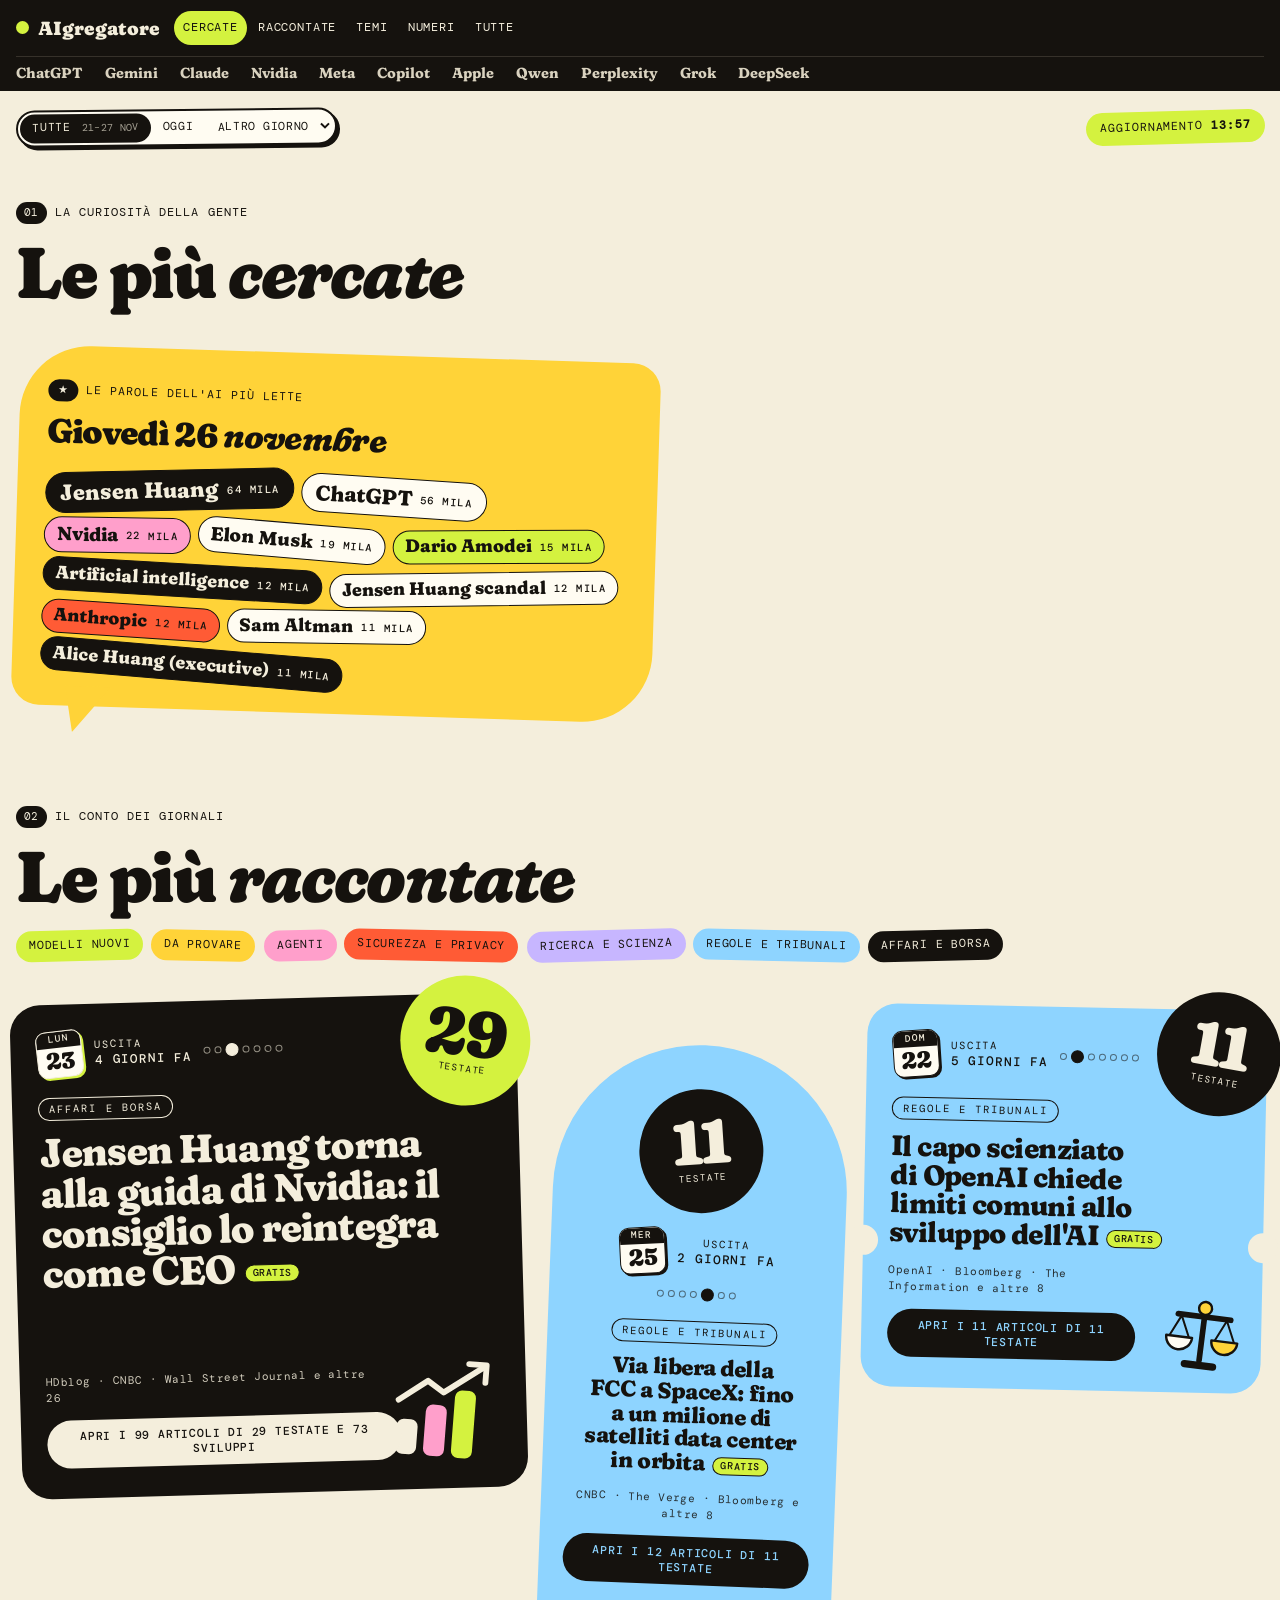
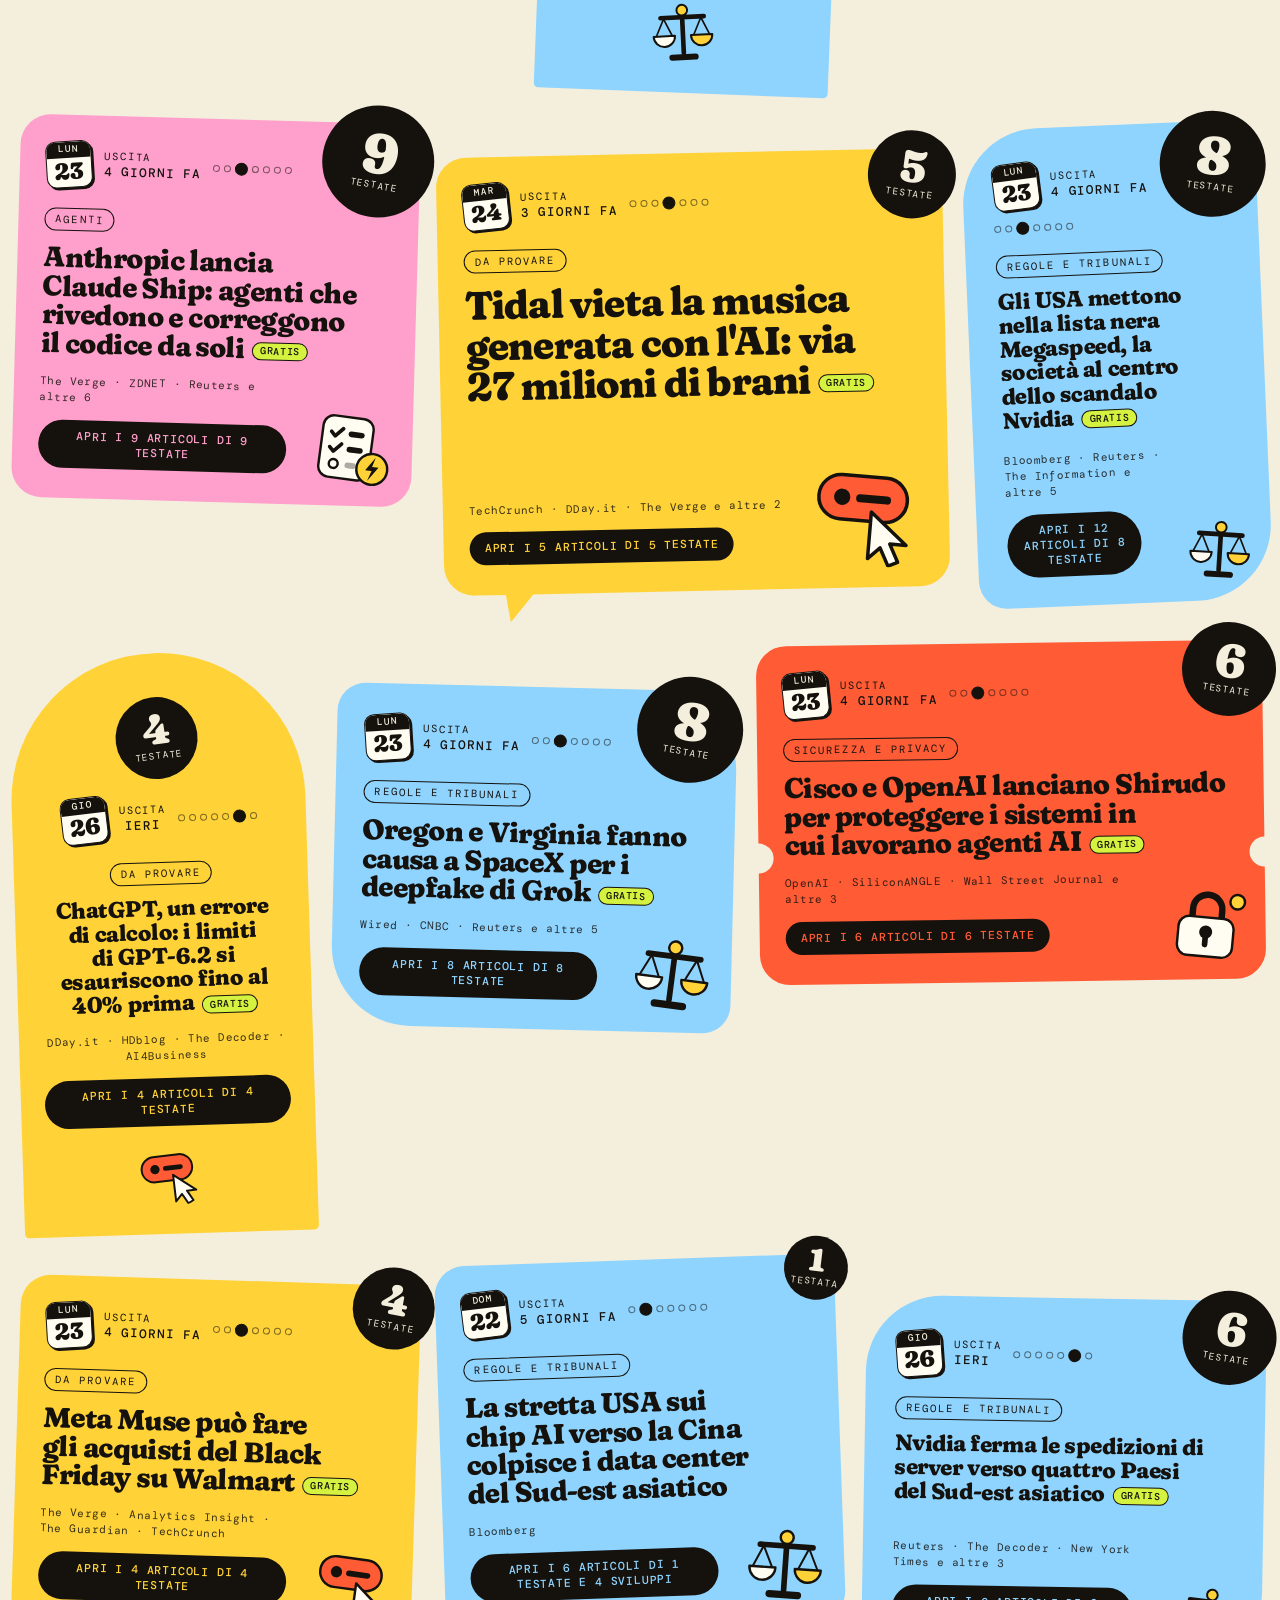
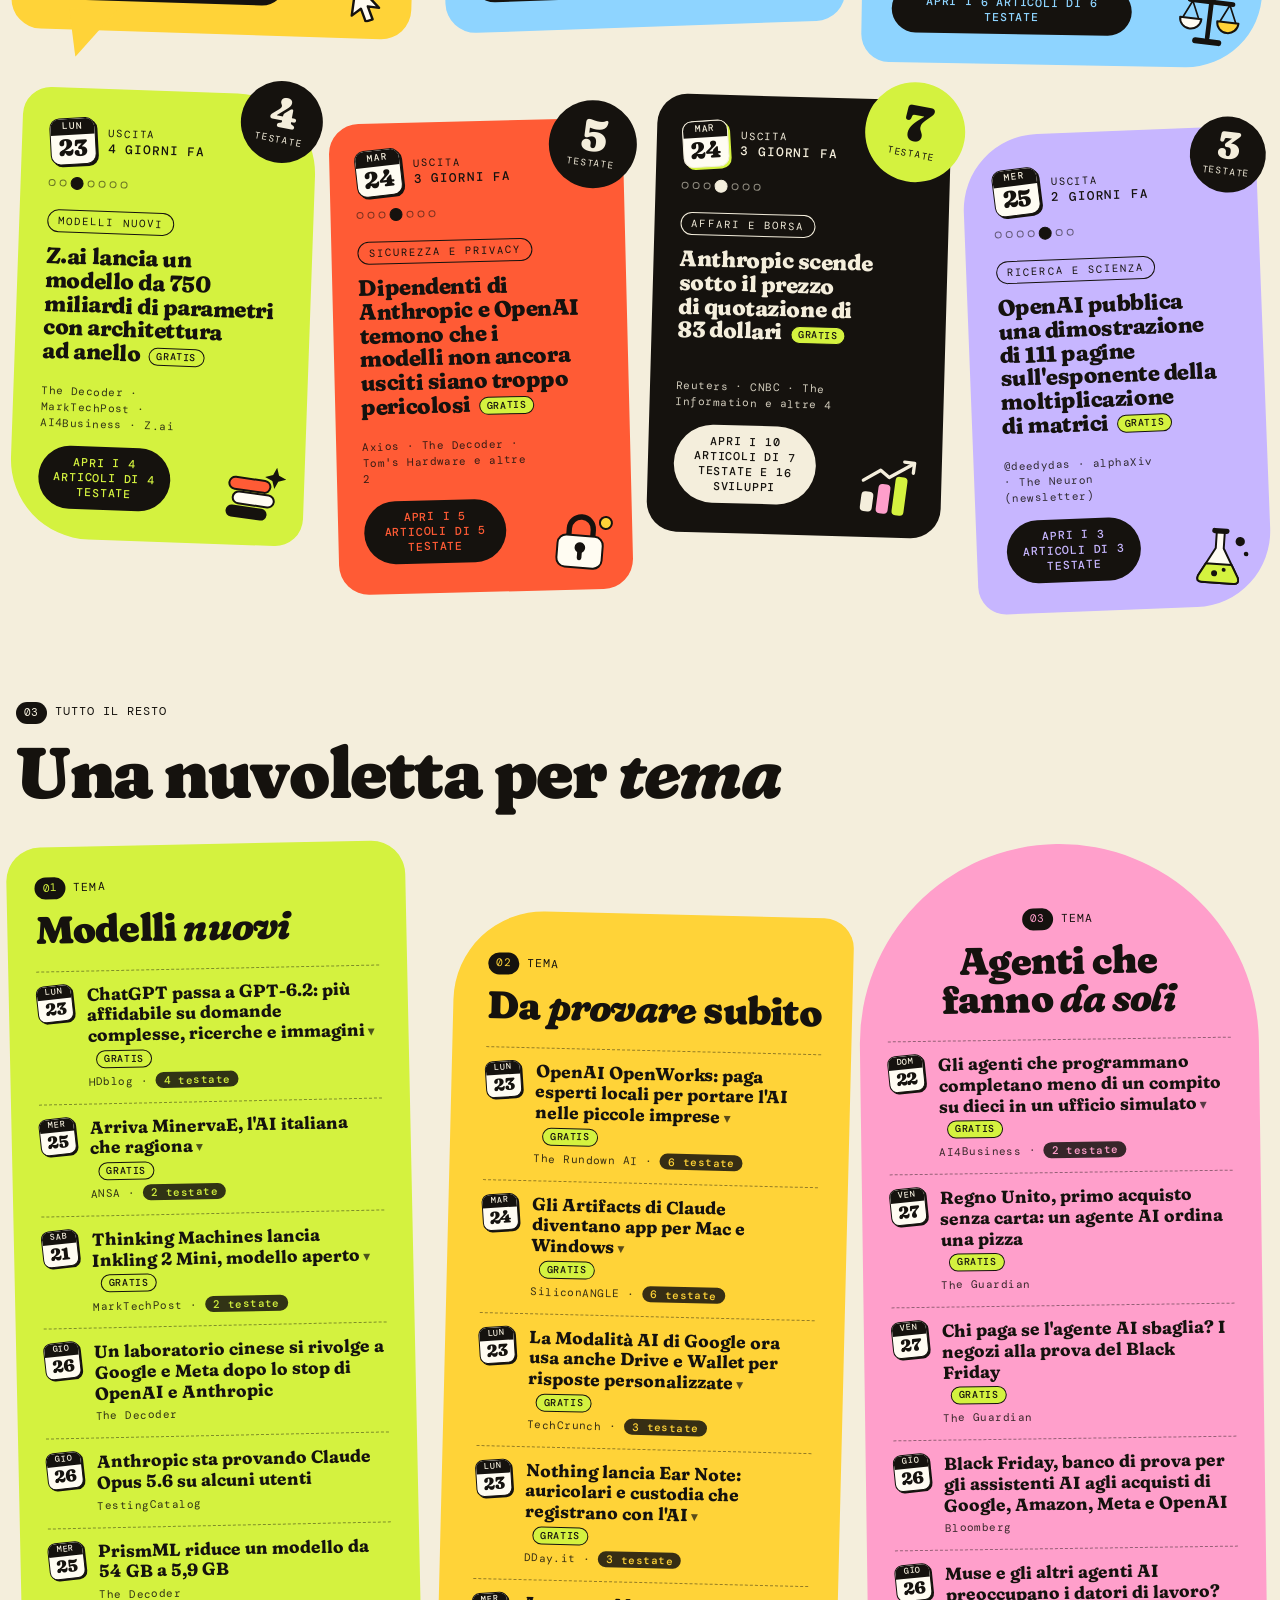
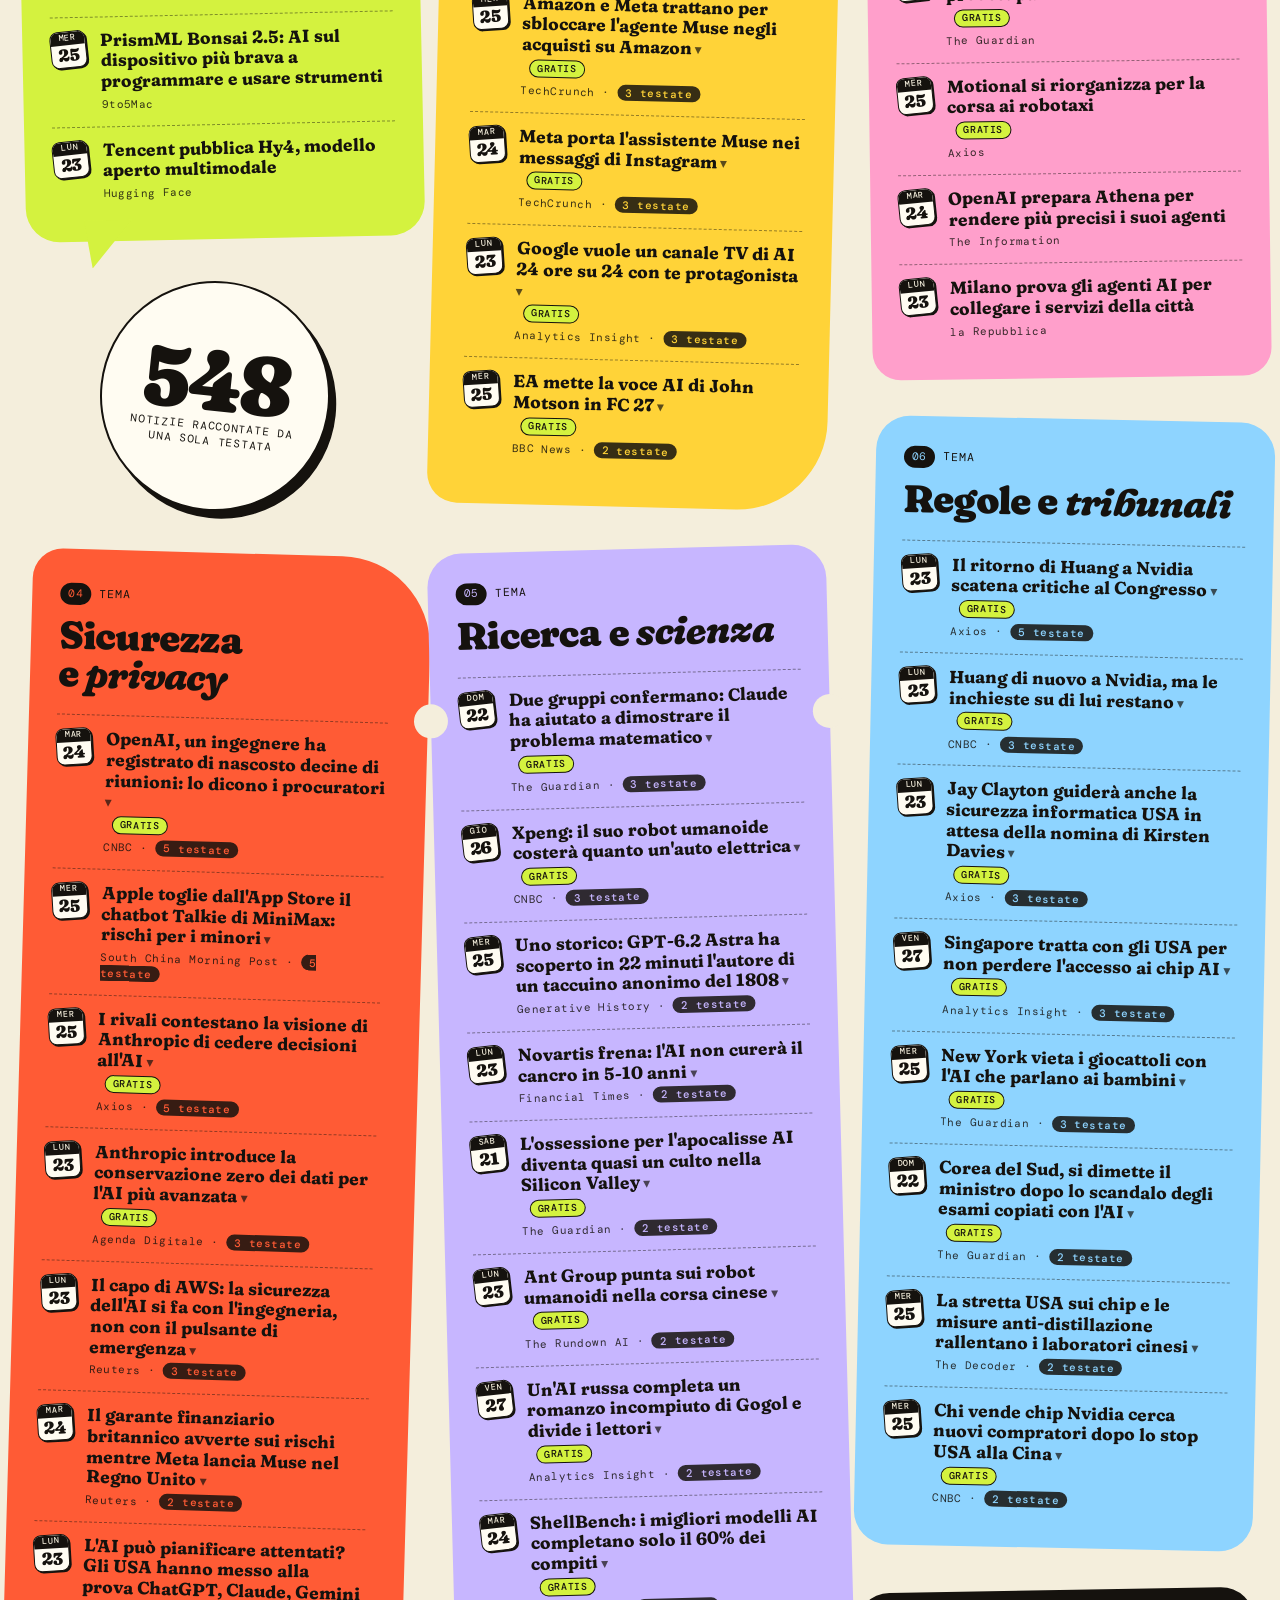
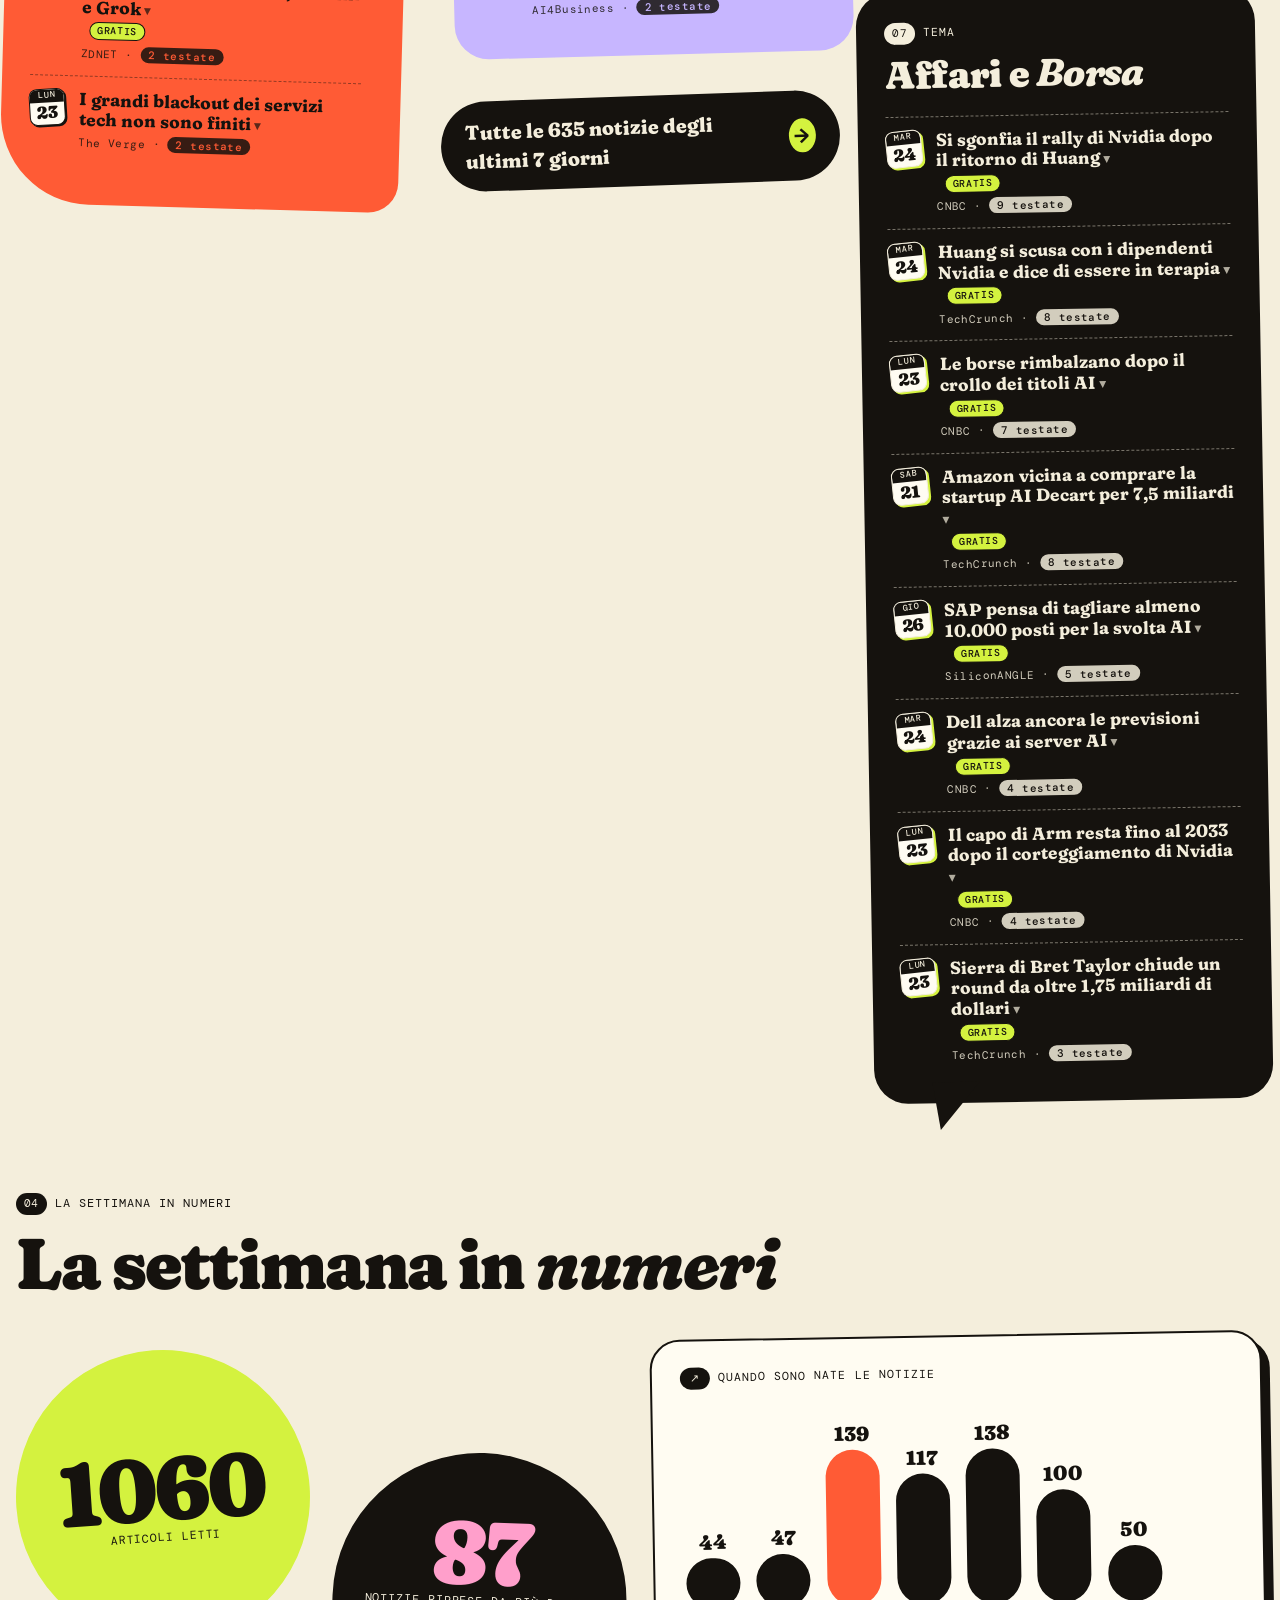
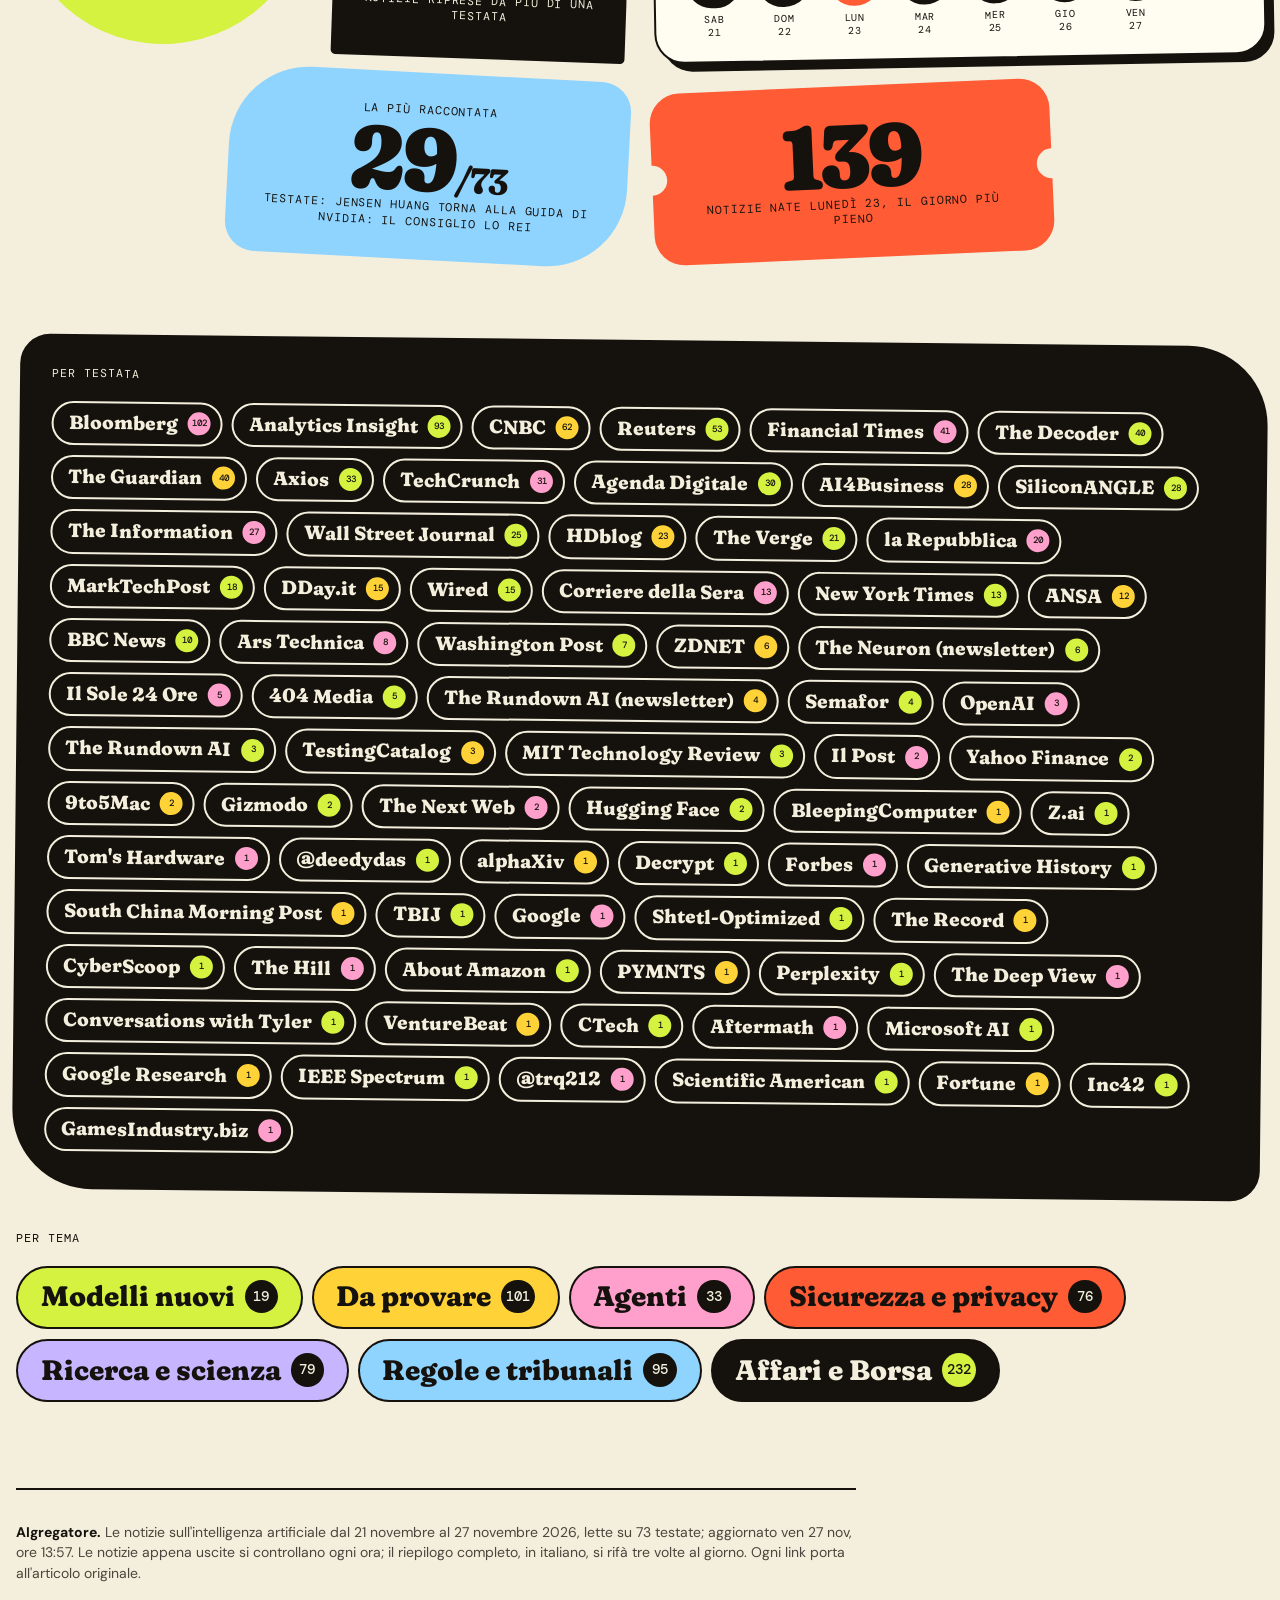
==== commit 00b1f099: "AIgregatore: aggiornamento automatico 2026-11-27 12:57 UTC" ====
--- a/aigregatore/index.html
+++ b/aigregatore/index.html
@@ -30,7 +30,7 @@
 
 <div class="barra"><nav class="nastro" aria-label="Menù"><h1 class="logo"><i></i><span class="w">AIgregatore</span></h1><div class="scorri"><a href="#cercate" data-s="cercate">Cercate</a><a href="#raccontate" data-s="raccontate">Raccontate</a><a href="#temi" data-s="temi">Temi</a><a href="#numeri" data-s="numeri">Numeri</a><a href="tutte.html">Tutte</a></div></nav><nav class="ditte" aria-label="Aziende"><div class="scorri"><a class="as" href="#vista" role="button" aria-pressed="false" data-fk="a" data-fv="openai" data-fl="ChatGPT e OpenAI" title="ChatGPT e OpenAI">ChatGPT</a><a class="as" href="#vista" role="button" aria-pressed="false" data-fk="a" data-fv="google" data-fl="Gemini e Google" title="Gemini e Google">Gemini</a><a class="as" href="#vista" role="button" aria-pressed="false" data-fk="a" data-fv="anthropic" data-fl="Claude e Anthropic" title="Claude e Anthropic">Claude</a><a class="as" href="#vista" role="button" aria-pressed="false" data-fk="a" data-fv="nvidia" data-fl="Nvidia" title="Nvidia">Nvidia</a><a class="as" href="#vista" role="button" aria-pressed="false" data-fk="a" data-fv="meta" data-fl="Meta" title="Meta">Meta</a><a class="as" href="#vista" role="button" aria-pressed="false" data-fk="a" data-fv="microsoft" data-fl="Copilot e Microsoft" title="Copilot e Microsoft">Copilot</a><a class="as" href="#vista" role="button" aria-pressed="false" data-fk="a" data-fv="apple" data-fl="Apple e Siri" title="Apple e Siri">Apple</a><a class="as" href="#vista" role="button" aria-pressed="false" data-fk="a" data-fv="qwen" data-fl="Qwen e Alibaba" title="Qwen e Alibaba">Qwen</a><a class="as" href="#vista" role="button" aria-pressed="false" data-fk="a" data-fv="perplexity" data-fl="Perplexity" title="Perplexity">Perplexity</a><a class="as" href="#vista" role="button" aria-pressed="false" data-fk="a" data-fv="grok" data-fl="Grok e xAI" title="Grok e xAI">Grok</a><a class="as" href="#vista" role="button" aria-pressed="false" data-fk="a" data-fv="deepseek" data-fl="DeepSeek" title="DeepSeek">DeepSeek</a></div></nav></div>
 <div class="page" id="page">
-<div class="eds"><div class="vedi" role="group" aria-label="Quali notizie"><a class="vg on" href="#" data-g="" aria-pressed="true">Tutte <small>21–27 nov</small></a><a class="vg" href="#g=oggi" data-g="oggi" aria-pressed="false">Oggi</a><select class="vgs" id="vedi-giorno" aria-label="Un altro giorno" data-pre=""><option value="">Altro giorno</option><option value="2026-11-26">ieri, gio 26</option><option value="2026-11-25">mer 25</option><option value="2026-11-24">mar 24</option><option value="2026-11-23">lun 23</option><option value="2026-11-22">dom 22</option><option value="2026-11-21">sab 21</option></select></div><span class="ed ed2">Aggiornamento <b id="agg-ora" data-t="2026-11-27 06:56">07:56</b></span></div>
+<div class="eds"><div class="vedi" role="group" aria-label="Quali notizie"><a class="vg on" href="#" data-g="" aria-pressed="true">Tutte <small>21–27 nov</small></a><a class="vg" href="#g=oggi" data-g="oggi" aria-pressed="false">Oggi</a><select class="vgs" id="vedi-giorno" aria-label="Un altro giorno" data-pre=""><option value="">Altro giorno</option><option value="2026-11-26">ieri, gio 26</option><option value="2026-11-25">mer 25</option><option value="2026-11-24">mar 24</option><option value="2026-11-23">lun 23</option><option value="2026-11-22">dom 22</option><option value="2026-11-21">sab 21</option></select></div><span class="ed ed2">Aggiornamento <b id="agg-ora" data-t="2026-11-27 12:57">13:57</b></span></div>
 
 <section id="vista" class="blk first" hidden aria-live="polite"></section>
 
@@ -60,11 +60,11 @@
 <p class="src">HDblog · CNBC · Wall Street Journal e altre 26</p>
 <svg class="ill" viewBox="0 0 96 96" aria-hidden="true"><use href="#i-aff"/></svg>
 </article><article class="card c-reg s3 arch m" style="--r:2.2deg;--y:46px">
-<span class="n" style="--d:118px" title="10 testate su 73 ne hanno scritto"><b>10</b><i>testate</i></span>
+<span class="n" style="--d:124px" title="11 testate su 73 ne hanno scritto"><b>11</b><i>testate</i></span>
 <div class="when"><span class="leaf" title="Notizia uscita mercoledì 25 novembre"><b>mer</b><i>25</i></span><span class="whentxt">uscita<br><strong>2 giorni fa</strong></span><span class="week" aria-hidden="true"><i class=""></i><i class=""></i><i class=""></i><i class=""></i><i class="on"></i><i class=""></i><i class=""></i></span></div>
 <p class="cat">Regole e tribunali</p>
 <h3><a href="https://news.google.com/rss/articles/[base64]?oc=5" data-p="2" target="_blank" rel="noopener">Via libera della FCC a SpaceX: fino a un milione di satelliti data center in orbita</a><span class="gr" title="Articolo che si legge gratis per intero">gratis</span></h3>
-<p class="src">CNBC · The Verge · Bloomberg e altre 7</p>
+<p class="src">CNBC · The Verge · Bloomberg e altre 8</p>
 <svg class="ill" viewBox="0 0 96 96" aria-hidden="true"><use href="#i-reg"/></svg>
 </article><article class="card c-reg s4 ticket l" style="--r:1.2deg;--y:8px">
 <span class="n" style="--d:124px" title="11 testate su 73 ne hanno scritto"><b>11</b><i>testate</i></span>
@@ -80,41 +80,41 @@
 <h3><a href="https://www.zdnet.com/innovation/claude-ship-code-how-to-try/" data-p="4" target="_blank" rel="noopener">Anthropic lancia Claude Ship: agenti che rivedono e correggono il codice da soli</a><span class="gr" title="Articolo che si legge gratis per intero">gratis</span></h3>
 <p class="src">The Verge · ZDNET · Reuters e altre 6</p>
 <svg class="ill" viewBox="0 0 96 96" aria-hidden="true"><use href="#i-age"/></svg>
-</article><article class="card c-reg s5 tail xl" style="--r:-1.2deg;--y:34px">
-<span class="n" style="--d:106px" title="8 testate su 73 ne hanno scritto"><b>8</b><i>testate</i></span>
-<div class="when"><span class="leaf" title="Notizia uscita lunedì 23 novembre"><b>lun</b><i>23</i></span><span class="whentxt">uscita<br><strong>4 giorni fa</strong></span><span class="week" aria-hidden="true"><i class=""></i><i class=""></i><i class="on"></i><i class=""></i><i class=""></i><i class=""></i><i class=""></i></span></div>
-<p class="cat">Regole e tribunali</p>
-<h3><a href="https://techcrunch.com/2026/11/23/megaspeed-the-company-at-the-center-of-the-jensen-huang-scandal-appears-headed-for-a-u-s-blacklist/" data-p="5" target="_blank" rel="noopener">Gli USA mettono nella lista nera Megaspeed, la società al centro dello scandalo Nvidia</a><span class="gr" title="Articolo che si legge gratis per intero">gratis</span></h3>
-<p class="src">Bloomberg · Reuters · The Information e altre 5</p>
-<svg class="ill" viewBox="0 0 96 96" aria-hidden="true"><use href="#i-reg"/></svg>
-</article><article class="card c-app s3 blob m" style="--r:-2.4deg;--y:6px">
+</article><article class="card c-app s5 tail xl" style="--r:-1.2deg;--y:34px">
 <span class="n" style="--d:88px" title="5 testate su 73 ne hanno scritto"><b>5</b><i>testate</i></span>
 <div class="when"><span class="leaf" title="Notizia uscita martedì 24 novembre"><b>mar</b><i>24</i></span><span class="whentxt">uscita<br><strong>3 giorni fa</strong></span><span class="week" aria-hidden="true"><i class=""></i><i class=""></i><i class=""></i><i class="on"></i><i class=""></i><i class=""></i><i class=""></i></span></div>
 <p class="cat">Da provare</p>
-<h3><a href="https://techcrunch.com/2026/11/24/tidal-to-ban-and-remove-millions-of-ai-generated-tracks-as-ai-slop-inundates-music-streaming/" data-p="6" target="_blank" rel="noopener">Tidal vieta la musica generata con l&#x27;AI: via 27 milioni di brani</a><span class="gr" title="Articolo che si legge gratis per intero">gratis</span></h3>
+<h3><a href="https://techcrunch.com/2026/11/24/tidal-to-ban-and-remove-millions-of-ai-generated-tracks-as-ai-slop-inundates-music-streaming/" data-p="5" target="_blank" rel="noopener">Tidal vieta la musica generata con l&#x27;AI: via 27 milioni di brani</a><span class="gr" title="Articolo che si legge gratis per intero">gratis</span></h3>
 <p class="src">TechCrunch · DDay.it · The Verge e altre 2</p>
 <svg class="ill" viewBox="0 0 96 96" aria-hidden="true"><use href="#i-app"/></svg>
+</article><article class="card c-reg s3 blob m" style="--r:-2.4deg;--y:6px">
+<span class="n" style="--d:106px" title="8 testate su 73 ne hanno scritto"><b>8</b><i>testate</i></span>
+<div class="when"><span class="leaf" title="Notizia uscita lunedì 23 novembre"><b>lun</b><i>23</i></span><span class="whentxt">uscita<br><strong>4 giorni fa</strong></span><span class="week" aria-hidden="true"><i class=""></i><i class=""></i><i class="on"></i><i class=""></i><i class=""></i><i class=""></i><i class=""></i></span></div>
+<p class="cat">Regole e tribunali</p>
+<h3><a href="https://techcrunch.com/2026/11/23/megaspeed-the-company-at-the-center-of-the-jensen-huang-scandal-appears-headed-for-a-u-s-blacklist/" data-p="6" target="_blank" rel="noopener">Gli USA mettono nella lista nera Megaspeed, la società al centro dello scandalo Nvidia</a><span class="gr" title="Articolo che si legge gratis per intero">gratis</span></h3>
+<p class="src">Bloomberg · Reuters · The Information e altre 5</p>
+<svg class="ill" viewBox="0 0 96 96" aria-hidden="true"><use href="#i-reg"/></svg>
 </article><article class="card c-app s3 arch m" style="--r:-1.8deg;--y:10px">
-<span class="n" style="--d:76px" title="3 testate su 73 ne hanno scritto"><b>3</b><i>testate</i></span>
+<span class="n" style="--d:82px" title="4 testate su 73 ne hanno scritto"><b>4</b><i>testate</i></span>
 <div class="when"><span class="leaf" title="Notizia uscita giovedì 26 novembre"><b>gio</b><i>26</i></span><span class="whentxt">uscita<br><strong>ieri</strong></span><span class="week" aria-hidden="true"><i class=""></i><i class=""></i><i class=""></i><i class=""></i><i class=""></i><i class="on"></i><i class=""></i></span></div>
 <p class="cat">Da provare</p>
 <h3><a href="https://www.dday.it/redazione/59643/openai-ha-sbagliato-i-conti-e-ora-gli-abbonati-esauriscono-i-limiti-di-gpt-62-fino-al-40-piu-in-fretta" data-p="7" target="_blank" rel="noopener">ChatGPT, un errore di calcolo: i limiti di GPT-6.2 si esauriscono fino al 40% prima</a><span class="gr" title="Articolo che si legge gratis per intero">gratis</span></h3>
-<p class="src">DDay.it · HDblog · The Decoder</p>
+<p class="src">DDay.it · HDblog · The Decoder · AI4Business</p>
 <svg class="ill" viewBox="0 0 96 96" aria-hidden="true"><use href="#i-app"/></svg>
-</article><article class="card c-sic s4 blob2 l" style="--r:1.4deg;--y:44px">
+</article><article class="card c-reg s4 blob2 l" style="--r:1.4deg;--y:44px">
+<span class="n" style="--d:106px" title="8 testate su 73 ne hanno scritto"><b>8</b><i>testate</i></span>
+<div class="when"><span class="leaf" title="Notizia uscita lunedì 23 novembre"><b>lun</b><i>23</i></span><span class="whentxt">uscita<br><strong>4 giorni fa</strong></span><span class="week" aria-hidden="true"><i class=""></i><i class=""></i><i class="on"></i><i class=""></i><i class=""></i><i class=""></i><i class=""></i></span></div>
+<p class="cat">Regole e tribunali</p>
+<h3><a href="https://news.google.com/rss/articles/[base64]?oc=5" data-p="8" target="_blank" rel="noopener">Oregon e Virginia fanno causa a SpaceX per i deepfake di Grok</a><span class="gr" title="Articolo che si legge gratis per intero">gratis</span></h3>
+<p class="src">Wired · CNBC · Reuters e altre 5</p>
+<svg class="ill" viewBox="0 0 96 96" aria-hidden="true"><use href="#i-reg"/></svg>
+</article><article class="card c-sic s5 ticket l" style="--r:-0.8deg;--y:0px">
 <span class="n" style="--d:94px" title="6 testate su 73 ne hanno scritto"><b>6</b><i>testate</i></span>
 <div class="when"><span class="leaf" title="Notizia uscita lunedì 23 novembre"><b>lun</b><i>23</i></span><span class="whentxt">uscita<br><strong>4 giorni fa</strong></span><span class="week" aria-hidden="true"><i class=""></i><i class=""></i><i class="on"></i><i class=""></i><i class=""></i><i class=""></i><i class=""></i></span></div>
 <p class="cat">Sicurezza e privacy</p>
-<h3><a href="https://news.google.com/rss/articles/[base64]?oc=5" data-p="8" target="_blank" rel="noopener">Cisco e OpenAI lanciano Shirudo per proteggere i sistemi in cui lavorano agenti AI</a><span class="gr" title="Articolo che si legge gratis per intero">gratis</span></h3>
+<h3><a href="https://news.google.com/rss/articles/[base64]?oc=5" data-p="9" target="_blank" rel="noopener">Cisco e OpenAI lanciano Shirudo per proteggere i sistemi in cui lavorano agenti AI</a><span class="gr" title="Articolo che si legge gratis per intero">gratis</span></h3>
 <p class="src">OpenAI · SiliconANGLE · Wall Street Journal e altre 3</p>
 <svg class="ill" viewBox="0 0 96 96" aria-hidden="true"><use href="#i-sic"/></svg>
-</article><article class="card c-reg s5 ticket l" style="--r:-0.8deg;--y:0px">
-<span class="n" style="--d:106px" title="8 testate su 73 ne hanno scritto"><b>8</b><i>testate</i></span>
-<div class="when"><span class="leaf" title="Notizia uscita lunedì 23 novembre"><b>lun</b><i>23</i></span><span class="whentxt">uscita<br><strong>4 giorni fa</strong></span><span class="week" aria-hidden="true"><i class=""></i><i class=""></i><i class="on"></i><i class=""></i><i class=""></i><i class=""></i><i class=""></i></span></div>
-<p class="cat">Regole e tribunali</p>
-<h3><a href="https://news.google.com/rss/articles/[base64]?oc=5" data-p="9" target="_blank" rel="noopener">Oregon e Virginia fanno causa a SpaceX per i deepfake di Grok</a><span class="gr" title="Articolo che si legge gratis per intero">gratis</span></h3>
-<p class="src">Wired · CNBC · Reuters e altre 5</p>
-<svg class="ill" viewBox="0 0 96 96" aria-hidden="true"><use href="#i-reg"/></svg>
 </article><article class="card c-app s4 tail l" style="--r:1.8deg;--y:20px">
 <span class="n" style="--d:82px" title="4 testate su 73 ne hanno scritto"><b>4</b><i>testate</i></span>
 <div class="when"><span class="leaf" title="Notizia uscita lunedì 23 novembre"><b>lun</b><i>23</i></span><span class="whentxt">uscita<br><strong>4 giorni fa</strong></span><span class="week" aria-hidden="true"><i class=""></i><i class=""></i><i class="on"></i><i class=""></i><i class=""></i><i class=""></i><i class=""></i></span></div>
@@ -122,48 +122,48 @@
 <h3><a href="https://www.analyticsinsight.net/news/meta-muse-ai-agent-can-do-your-black-friday-shopping-at-walmart" data-p="10" target="_blank" rel="noopener">Meta Muse può fare gli acquisti del Black Friday su Walmart</a><span class="gr" title="Articolo che si legge gratis per intero">gratis</span></h3>
 <p class="src">The Verge · Analytics Insight · The Guardian · TechCrunch</p>
 <svg class="ill" viewBox="0 0 96 96" aria-hidden="true"><use href="#i-app"/></svg>
-</article><article class="card c-aff s4  l" style="--r:-2.0deg;--y:0px">
+</article><article class="card c-reg s4  l" style="--r:-2.0deg;--y:0px">
+<span class="n" style="--d:64px" title="1 testate su 73 ne hanno scritto"><b>1</b><i>testata</i></span>
+<div class="when"><span class="leaf" title="Notizia uscita domenica 22 novembre"><b>dom</b><i>22</i></span><span class="whentxt">uscita<br><strong>5 giorni fa</strong></span><span class="week" aria-hidden="true"><i class=""></i><i class="on"></i><i class=""></i><i class=""></i><i class=""></i><i class=""></i><i class=""></i></span></div>
+<p class="cat">Regole e tribunali</p>
+<h3><a href="https://www.bloomberg.com/news/features/2026-11-22/trump-s-ai-chip-crackdown-on-china-after-nvidia-crisis-squeezes-southeast-asia" data-p="11" target="_blank" rel="noopener">La stretta USA sui chip AI verso la Cina colpisce i data center del Sud-est asiatico</a></h3>
+<p class="src">Bloomberg</p>
+<svg class="ill" viewBox="0 0 96 96" aria-hidden="true"><use href="#i-reg"/></svg>
+</article><article class="card c-reg s4 blob m" style="--r:1.0deg;--y:38px">
+<span class="n" style="--d:94px" title="6 testate su 73 ne hanno scritto"><b>6</b><i>testate</i></span>
+<div class="when"><span class="leaf" title="Notizia uscita giovedì 26 novembre"><b>gio</b><i>26</i></span><span class="whentxt">uscita<br><strong>ieri</strong></span><span class="week" aria-hidden="true"><i class=""></i><i class=""></i><i class=""></i><i class=""></i><i class=""></i><i class="on"></i><i class=""></i></span></div>
+<p class="cat">Regole e tribunali</p>
+<h3><a href="https://www.analyticsinsight.net/stocks/nvidia-halts-ai-server-shipments-to-four-southeast-asian-countries-amid-us-chip-curbs" data-p="12" target="_blank" rel="noopener">Nvidia ferma le spedizioni di server verso quattro Paesi del Sud-est asiatico</a><span class="gr" title="Articolo che si legge gratis per intero">gratis</span></h3>
+<p class="src">Reuters · The Decoder · New York Times e altre 3</p>
+<svg class="ill" viewBox="0 0 96 96" aria-hidden="true"><use href="#i-reg"/></svg>
+</article><article class="card c-mod s3 blob2 m" style="--r:2.0deg;--y:0px">
+<span class="n" style="--d:82px" title="4 testate su 73 ne hanno scritto"><b>4</b><i>testate</i></span>
+<div class="when"><span class="leaf" title="Notizia uscita lunedì 23 novembre"><b>lun</b><i>23</i></span><span class="whentxt">uscita<br><strong>4 giorni fa</strong></span><span class="week" aria-hidden="true"><i class=""></i><i class=""></i><i class="on"></i><i class=""></i><i class=""></i><i class=""></i><i class=""></i></span></div>
+<p class="cat">Modelli nuovi</p>
+<h3><a href="https://www.marktechpost.com/2026/11/23/zai-glm-5-4-loop-transformer/" data-p="13" target="_blank" rel="noopener">Z.ai lancia un modello da 750 miliardi di parametri con architettura ad anello</a><span class="gr" title="Articolo che si legge gratis per intero">gratis</span></h3>
+<p class="src">The Decoder · MarkTechPost · AI4Business · Z.ai</p>
+<svg class="ill" viewBox="0 0 96 96" aria-hidden="true"><use href="#i-mod"/></svg>
+</article><article class="card c-sic s3  m" style="--r:-1.4deg;--y:30px">
+<span class="n" style="--d:88px" title="5 testate su 73 ne hanno scritto"><b>5</b><i>testate</i></span>
+<div class="when"><span class="leaf" title="Notizia uscita martedì 24 novembre"><b>mar</b><i>24</i></span><span class="whentxt">uscita<br><strong>3 giorni fa</strong></span><span class="week" aria-hidden="true"><i class=""></i><i class=""></i><i class=""></i><i class="on"></i><i class=""></i><i class=""></i><i class=""></i></span></div>
+<p class="cat">Sicurezza e privacy</p>
+<h3><a href="https://news.google.com/rss/articles/CBMiggFBVV95cUxNWnJmY2hLTWlhTHcwN3pVSEhYOXlYUThYQXJ3RWxobVlPR2lweWpSQUY1NklSLVNVUHI4c0wwdnN3azBiV05wTVV6ZmRMTllRR1dvcmNYdjRheHZDOUNVaTBxUFpuS3BZUVBvZ2tpMlpTSS1oYWZ3SC16RVZEME51a0FB?oc=5" data-p="14" target="_blank" rel="noopener">Dipendenti di Anthropic e OpenAI temono che i modelli non ancora usciti siano troppo pericolosi</a><span class="gr" title="Articolo che si legge gratis per intero">gratis</span></h3>
+<p class="src">Axios · The Decoder · Tom&#x27;s Hardware e altre 2</p>
+<svg class="ill" viewBox="0 0 96 96" aria-hidden="true"><use href="#i-sic"/></svg>
+</article><article class="card c-aff s3  m" style="--r:1.6deg;--y:6px">
 <span class="n" style="--d:100px" title="7 testate su 73 ne hanno scritto"><b>7</b><i>testate</i></span>
 <div class="when"><span class="leaf" title="Notizia uscita martedì 24 novembre"><b>mar</b><i>24</i></span><span class="whentxt">uscita<br><strong>3 giorni fa</strong></span><span class="week" aria-hidden="true"><i class=""></i><i class=""></i><i class=""></i><i class="on"></i><i class=""></i><i class=""></i><i class=""></i></span></div>
 <p class="cat">Affari e Borsa</p>
-<h3><a href="https://news.google.com/rss/articles/[base64]?oc=5" data-p="11" target="_blank" rel="noopener">Anthropic scende sotto il prezzo di quotazione di 83 dollari</a><span class="gr" title="Articolo che si legge gratis per intero">gratis</span></h3>
+<h3><a href="https://news.google.com/rss/articles/[base64]?oc=5" data-p="15" target="_blank" rel="noopener">Anthropic scende sotto il prezzo di quotazione di 83 dollari</a><span class="gr" title="Articolo che si legge gratis per intero">gratis</span></h3>
 <p class="src">Reuters · CNBC · The Information e altre 4</p>
 <svg class="ill" viewBox="0 0 96 96" aria-hidden="true"><use href="#i-aff"/></svg>
-</article><article class="card c-sic s4 blob m" style="--r:1.0deg;--y:38px">
-<span class="n" style="--d:88px" title="5 testate su 73 ne hanno scritto"><b>5</b><i>testate</i></span>
-<div class="when"><span class="leaf" title="Notizia uscita martedì 24 novembre"><b>mar</b><i>24</i></span><span class="whentxt">uscita<br><strong>3 giorni fa</strong></span><span class="week" aria-hidden="true"><i class=""></i><i class=""></i><i class=""></i><i class="on"></i><i class=""></i><i class=""></i><i class=""></i></span></div>
-<p class="cat">Sicurezza e privacy</p>
-<h3><a href="https://news.google.com/rss/articles/[base64]?oc=5" data-p="12" target="_blank" rel="noopener">OpenAI, un ingegnere ha registrato di nascosto decine di riunioni: lo dicono i procuratori</a><span class="gr" title="Articolo che si legge gratis per intero">gratis</span></h3>
-<p class="src">Bloomberg · Financial Times · New York Times e altre 2</p>
-<svg class="ill" viewBox="0 0 96 96" aria-hidden="true"><use href="#i-sic"/></svg>
-</article><article class="card c-app s3 blob2 m" style="--r:2.0deg;--y:0px">
-<span class="n" style="--d:94px" title="6 testate su 73 ne hanno scritto"><b>6</b><i>testate</i></span>
-<div class="when"><span class="leaf" title="Notizia uscita lunedì 23 novembre"><b>lun</b><i>23</i></span><span class="whentxt">uscita<br><strong>4 giorni fa</strong></span><span class="week" aria-hidden="true"><i class=""></i><i class=""></i><i class="on"></i><i class=""></i><i class=""></i><i class=""></i><i class=""></i></span></div>
-<p class="cat">Da provare</p>
-<h3><a href="https://news.google.com/rss/articles/CBMie0FVX3lxTFBESU5Pc2FMb2o0b3I0b29WTTIweEh3QWVFSXllTGZDWHEzYWFmVkdNX1RuVEMxZ2gwS3dMVzJkd0lJNXlLX2Z6OWpKRFlDSzFPb0xJTWk0UmRESjZpbmpZR01RaWhxR3BfS3JQYzhIbmRoRXdCRGhLRDZmQQ?oc=5" data-p="13" target="_blank" rel="noopener">OpenAI OpenWorks: paga esperti locali per portare l&#x27;AI nelle piccole imprese</a><span class="gr" title="Articolo che si legge gratis per intero">gratis</span></h3>
-<p class="src">Yahoo Finance · OpenAI · Decrypt e altre 3</p>
-<svg class="ill" viewBox="0 0 96 96" aria-hidden="true"><use href="#i-app"/></svg>
-</article><article class="card c-reg s3  m" style="--r:-1.4deg;--y:30px">
-<span class="n" style="--d:64px" title="1 testate su 73 ne hanno scritto"><b>1</b><i>testata</i></span>
-<div class="when"><span class="leaf" title="Notizia uscita domenica 22 novembre"><b>dom</b><i>22</i></span><span class="whentxt">uscita<br><strong>5 giorni fa</strong></span><span class="week" aria-hidden="true"><i class=""></i><i class="on"></i><i class=""></i><i class=""></i><i class=""></i><i class=""></i><i class=""></i></span></div>
-<p class="cat">Regole e tribunali</p>
-<h3><a href="https://www.bloomberg.com/news/features/2026-11-22/trump-s-ai-chip-crackdown-on-china-after-nvidia-crisis-squeezes-southeast-asia" data-p="14" target="_blank" rel="noopener">La stretta USA sui chip AI verso la Cina colpisce i data center del Sud-est asiatico</a></h3>
-<p class="src">Bloomberg</p>
-<svg class="ill" viewBox="0 0 96 96" aria-hidden="true"><use href="#i-reg"/></svg>
-</article><article class="card c-reg s3  m" style="--r:1.6deg;--y:6px">
-<span class="n" style="--d:94px" title="6 testate su 73 ne hanno scritto"><b>6</b><i>testate</i></span>
-<div class="when"><span class="leaf" title="Notizia uscita giovedì 26 novembre"><b>gio</b><i>26</i></span><span class="whentxt">uscita<br><strong>ieri</strong></span><span class="week" aria-hidden="true"><i class=""></i><i class=""></i><i class=""></i><i class=""></i><i class=""></i><i class="on"></i><i class=""></i></span></div>
-<p class="cat">Regole e tribunali</p>
-<h3><a href="https://www.analyticsinsight.net/stocks/nvidia-halts-ai-server-shipments-to-four-southeast-asian-countries-amid-us-chip-curbs" data-p="15" target="_blank" rel="noopener">Nvidia ferma le spedizioni di server verso quattro Paesi del Sud-est asiatico</a><span class="gr" title="Articolo che si legge gratis per intero">gratis</span></h3>
-<p class="src">Reuters · The Decoder · New York Times e altre 3</p>
-<svg class="ill" viewBox="0 0 96 96" aria-hidden="true"><use href="#i-reg"/></svg>
-</article><article class="card c-app s3 blob m" style="--r:-2.2deg;--y:40px">
-<span class="n" style="--d:94px" title="6 testate su 73 ne hanno scritto"><b>6</b><i>testate</i></span>
-<div class="when"><span class="leaf" title="Notizia uscita martedì 24 novembre"><b>mar</b><i>24</i></span><span class="whentxt">uscita<br><strong>3 giorni fa</strong></span><span class="week" aria-hidden="true"><i class=""></i><i class=""></i><i class=""></i><i class="on"></i><i class=""></i><i class=""></i><i class=""></i></span></div>
-<p class="cat">Da provare</p>
-<h3><a href="https://siliconangle.com/2026/11/24/anthropic-is-trying-to-kill-traditional-desktop-apps-with-claude-generated-desktop-apps/" data-p="16" target="_blank" rel="noopener">Gli Artifacts di Claude diventano app per Mac e Windows</a><span class="gr" title="Articolo che si legge gratis per intero">gratis</span></h3>
-<p class="src">The Decoder · SiliconANGLE · Analytics Insight e altre 3</p>
-<svg class="ill" viewBox="0 0 96 96" aria-hidden="true"><use href="#i-app"/></svg>
+</article><article class="card c-ric s3 blob m" style="--r:-2.2deg;--y:40px">
+<span class="n" style="--d:76px" title="3 testate su 73 ne hanno scritto"><b>3</b><i>testate</i></span>
+<div class="when"><span class="leaf" title="Notizia uscita mercoledì 25 novembre"><b>mer</b><i>25</i></span><span class="whentxt">uscita<br><strong>2 giorni fa</strong></span><span class="week" aria-hidden="true"><i class=""></i><i class=""></i><i class=""></i><i class=""></i><i class="on"></i><i class=""></i><i class=""></i></span></div>
+<p class="cat">Ricerca e scienza</p>
+<h3><a href="https://www.theneurondaily.com/p/november-27-friday" data-p="16" target="_blank" rel="noopener">OpenAI pubblica una dimostrazione di 111 pagine sull&#x27;esponente della moltiplicazione di matrici</a><span class="gr" title="Articolo che si legge gratis per intero">gratis</span></h3>
+<p class="src">@deedydas · alphaXiv · The Neuron (newsletter)</p>
+<svg class="ill" viewBox="0 0 96 96" aria-hidden="true"><use href="#i-ric"/></svg>
 </article></div>
 </section>
 
@@ -172,30 +172,30 @@
   <div class="tcols">
     <div class="tc"><section class="theme c-mod tail" id="t-mod" style="--r:-1.2deg">
 <p class="lab"><span class="pill">01</span> tema</p>
-<h3>Modelli <em>nuovi</em></h3><ol class="rows"><li><span class="leaf sm" title="Notizia uscita lunedì 23 novembre"><b>lun</b><i>23</i></span><div><a href="https://www.marktechpost.com/2026/11/23/zai-glm-5-4-loop-transformer/" data-p="22" target="_blank" rel="noopener">Z.ai lancia un modello da 750 miliardi di parametri con architettura ad anello</a><span class="gr" title="Articolo che si legge gratis per intero">gratis</span><span class="src">MarkTechPost · <b>4 testate</b></span></div></li><li><span class="leaf sm" title="Notizia uscita lunedì 23 novembre"><b>lun</b><i>23</i></span><div><a href="https://www.hdblog.it/internet/articoli/n678013/chatgpt-gpt-6-2-novita-disponibilita/" data-p="39" target="_blank" rel="noopener">ChatGPT passa a GPT-6.2: più affidabile su domande complesse, ricerche e immagini</a><span class="gr" title="Articolo che si legge gratis per intero">gratis</span><span class="src">HDblog · <b>4 testate</b></span></div></li><li><span class="leaf sm" title="Notizia uscita mercoledì 25 novembre"><b>mer</b><i>25</i></span><div><a href="https://www.ansa.it/canale_tecnologia/notizie/future_tech/2026/11/25/e-online-minervae-lia-italiana-che-ragiona-e-sfida-i-modelli-stranieri_c4e838f1-a5c9-4fe5-b494-0b319dfb338d.html" data-p="54" target="_blank" rel="noopener">Arriva MinervaE, l&#x27;AI italiana che ragiona</a><span class="gr" title="Articolo che si legge gratis per intero">gratis</span><span class="src">ANSA · <b>2 testate</b></span></div></li><li><span class="leaf sm" title="Notizia uscita sabato 21 novembre"><b>sab</b><i>21</i></span><div><a href="https://www.marktechpost.com/2026/11/21/thinking-machines-inkling-2-mini-looped-transformer/" data-p="89" target="_blank" rel="noopener">Thinking Machines lancia Inkling 2 Mini, modello aperto</a><span class="gr" title="Articolo che si legge gratis per intero">gratis</span><span class="src">MarkTechPost · <b>2 testate</b></span></div></li><li><span class="leaf sm" title="Notizia uscita giovedì 26 novembre"><b>gio</b><i>26</i></span><div><a href="https://the-decoder.com/after-openai-and-anthropic-shut-the-door-on-their-data-a-chinese-ai-developer-is-turning-to-google-and-meta-instead/" data-p="112" target="_blank" rel="noopener">Un laboratorio cinese si rivolge a Google e Meta dopo lo stop di OpenAI e Anthropic</a><span class="src">The Decoder</span></div></li><li><span class="leaf sm" title="Notizia uscita giovedì 26 novembre"><b>gio</b><i>26</i></span><div><a href="https://www.testingcatalog.com/testers-share-early-results-possible-claude-opus-5-6/#google_vignette?utm_source=tldrai" data-p="117" target="_blank" rel="noopener">Anthropic sta provando Claude Opus 5.6 su alcuni utenti</a><span class="src">TestingCatalog</span></div></li><li><span class="leaf sm" title="Notizia uscita mercoledì 25 novembre"><b>mer</b><i>25</i></span><div><a href="https://the-decoder.com/prismml-squeezes-an-agent-based-coding-model-with-27-billion-parameters-into-5-9-gb/" data-p="149" target="_blank" rel="noopener">PrismML riduce un modello da 54 GB a 5,9 GB</a><span class="src">The Decoder</span></div></li><li><span class="leaf sm" title="Notizia uscita mercoledì 25 novembre"><b>mer</b><i>25</i></span><div><a href="https://news.google.com/rss/articles/[base64]?oc=5" data-p="162" target="_blank" rel="noopener">PrismML Bonsai 2.5: AI sul dispositivo più brava a programmare e usare strumenti</a><span class="src">9to5Mac</span></div></li></ol></section><div class="bub b1" style="--r:6deg"><b>513</b><span>notizie raccontate da una sola testata</span></div><section class="theme c-sic blob2" id="t-sic" style="--r:1.6deg">
+<h3>Modelli <em>nuovi</em></h3><ol class="rows"><li><span class="leaf sm" title="Notizia uscita lunedì 23 novembre"><b>lun</b><i>23</i></span><div><a href="https://www.hdblog.it/internet/articoli/n678013/chatgpt-gpt-6-2-novita-disponibilita/" data-p="46" target="_blank" rel="noopener">ChatGPT passa a GPT-6.2: più affidabile su domande complesse, ricerche e immagini</a><span class="gr" title="Articolo che si legge gratis per intero">gratis</span><span class="src">HDblog · <b>4 testate</b></span></div></li><li><span class="leaf sm" title="Notizia uscita mercoledì 25 novembre"><b>mer</b><i>25</i></span><div><a href="https://www.ansa.it/canale_tecnologia/notizie/future_tech/2026/11/25/e-online-minervae-lia-italiana-che-ragiona-e-sfida-i-modelli-stranieri_c4e838f1-a5c9-4fe5-b494-0b319dfb338d.html" data-p="57" target="_blank" rel="noopener">Arriva MinervaE, l&#x27;AI italiana che ragiona</a><span class="gr" title="Articolo che si legge gratis per intero">gratis</span><span class="src">ANSA · <b>2 testate</b></span></div></li><li><span class="leaf sm" title="Notizia uscita sabato 21 novembre"><b>sab</b><i>21</i></span><div><a href="https://www.marktechpost.com/2026/11/21/thinking-machines-inkling-2-mini-looped-transformer/" data-p="72" target="_blank" rel="noopener">Thinking Machines lancia Inkling 2 Mini, modello aperto</a><span class="gr" title="Articolo che si legge gratis per intero">gratis</span><span class="src">MarkTechPost · <b>2 testate</b></span></div></li><li><span class="leaf sm" title="Notizia uscita giovedì 26 novembre"><b>gio</b><i>26</i></span><div><a href="https://the-decoder.com/after-openai-and-anthropic-shut-the-door-on-their-data-a-chinese-ai-developer-is-turning-to-google-and-meta-instead/" data-p="138" target="_blank" rel="noopener">Un laboratorio cinese si rivolge a Google e Meta dopo lo stop di OpenAI e Anthropic</a><span class="src">The Decoder</span></div></li><li><span class="leaf sm" title="Notizia uscita giovedì 26 novembre"><b>gio</b><i>26</i></span><div><a href="https://www.testingcatalog.com/testers-share-early-results-possible-claude-opus-5-6/#google_vignette?utm_source=tldrai" data-p="142" target="_blank" rel="noopener">Anthropic sta provando Claude Opus 5.6 su alcuni utenti</a><span class="src">TestingCatalog</span></div></li><li><span class="leaf sm" title="Notizia uscita mercoledì 25 novembre"><b>mer</b><i>25</i></span><div><a href="https://the-decoder.com/prismml-squeezes-an-agent-based-coding-model-with-27-billion-parameters-into-5-9-gb/" data-p="178" target="_blank" rel="noopener">PrismML riduce un modello da 54 GB a 5,9 GB</a><span class="src">The Decoder</span></div></li><li><span class="leaf sm" title="Notizia uscita mercoledì 25 novembre"><b>mer</b><i>25</i></span><div><a href="https://news.google.com/rss/articles/[base64]?oc=5" data-p="188" target="_blank" rel="noopener">PrismML Bonsai 2.5: AI sul dispositivo più brava a programmare e usare strumenti</a><span class="src">9to5Mac</span></div></li><li><span class="leaf sm" title="Notizia uscita lunedì 23 novembre"><b>lun</b><i>23</i></span><div><a href="https://huggingface.co/tencent/Hy4" data-p="230" target="_blank" rel="noopener">Tencent pubblica Hy4, modello aperto multimodale</a><span class="src">Hugging Face</span></div></li></ol></section><div class="bub b1" style="--r:6deg"><b>548</b><span>notizie raccontate da una sola testata</span></div><section class="theme c-sic blob2" id="t-sic" style="--r:1.6deg">
 <p class="lab"><span class="pill">04</span> tema</p>
-<h3>Sicurezza e <em>privacy</em></h3><ol class="rows"><li><span class="leaf sm" title="Notizia uscita martedì 24 novembre"><b>mar</b><i>24</i></span><div><a href="https://news.google.com/rss/articles/CBMiggFBVV95cUxNWnJmY2hLTWlhTHcwN3pVSEhYOXlYUThYQXJ3RWxobVlPR2lweWpSQUY1NklSLVNVUHI4c0wwdnN3azBiV05wTVV6ZmRMTllRR1dvcmNYdjRheHZDOUNVaTBxUFpuS3BZUVBvZ2tpMlpTSS1oYWZ3SC16RVZEME51a0FB?oc=5" data-p="29" target="_blank" rel="noopener">Dipendenti di Anthropic e OpenAI temono che i modelli non ancora usciti siano troppo pericolosi</a><span class="gr" title="Articolo che si legge gratis per intero">gratis</span><span class="src">Axios · <b>5 testate</b></span></div></li><li><span class="leaf sm" title="Notizia uscita mercoledì 25 novembre"><b>mer</b><i>25</i></span><div><a href="https://news.google.com/rss/articles/CBMiggFBVV95cUxOLVR2OXI5dkJUZ2U5UXNvWllBeTJXVGVyaG9ZZmhqLWFXcXVGNFdoRE9sTnhLaXVyZkZLQWZQVndpNnJtRzJiWmRiLWRKNThfQlZCRXd4dWliUndRVzV3M3Jib0hFc2tIUjhpMEdKLWJhcmpWV1UxdHFXRWlTNU9UN2dn?oc=5" data-p="30" target="_blank" rel="noopener">I rivali contestano la visione di Anthropic di cedere decisioni all&#x27;AI</a><span class="gr" title="Articolo che si legge gratis per intero">gratis</span><span class="src">Axios · <b>5 testate</b></span></div></li><li><span class="leaf sm" title="Notizia uscita mercoledì 25 novembre"><b>mer</b><i>25</i></span><div><a href="https://news.google.com/rss/articles/[base64]?oc=5" data-p="33" target="_blank" rel="noopener">Apple toglie dall&#x27;App Store il chatbot Talkie di MiniMax: rischi per i minori</a><span class="src">South China Morning Post · <b>4 testate</b></span></div></li><li><span class="leaf sm" title="Notizia uscita lunedì 23 novembre"><b>lun</b><i>23</i></span><div><a href="https://www.agendadigitale.eu/intelligenza-artificiale-ai/claude-non-conserva-i-dati-ma-chi-controlla-gli-abusi-la-scelta-di-anthropic/" data-p="47" target="_blank" rel="noopener">Anthropic introduce la conservazione zero dei dati per l&#x27;AI più avanzata</a><span class="gr" title="Articolo che si legge gratis per intero">gratis</span><span class="src">Agenda Digitale · <b>3 testate</b></span></div></li><li><span class="leaf sm" title="Notizia uscita lunedì 23 novembre"><b>lun</b><i>23</i></span><div><a href="https://news.google.com/rss/articles/[base64]?oc=5" data-p="50" target="_blank" rel="noopener">Il capo di AWS: la sicurezza dell&#x27;AI si fa con l&#x27;ingegneria, non con il pulsante di emergenza</a><span class="src">Reuters · <b>3 testate</b></span></div></li><li><span class="leaf sm" title="Notizia uscita martedì 24 novembre"><b>mar</b><i>24</i></span><div><a href="https://news.google.com/rss/articles/[base64]?oc=5" data-p="56" target="_blank" rel="noopener">Il garante finanziario britannico avverte sui rischi mentre Meta lancia Muse nel Regno Unito</a><span class="src">Reuters · <b>2 testate</b></span></div></li><li><span class="leaf sm" title="Notizia uscita lunedì 23 novembre"><b>lun</b><i>23</i></span><div><a href="https://www.zdnet.com/innovation/ai-chatbots-terrorist-attack-plans-us-government-test/" data-p="63" target="_blank" rel="noopener">L&#x27;AI può pianificare attentati? Gli USA hanno messo alla prova ChatGPT, Claude, Gemini e Grok</a><span class="gr" title="Articolo che si legge gratis per intero">gratis</span><span class="src">ZDNET · <b>2 testate</b></span></div></li><li><span class="leaf sm" title="Notizia uscita lunedì 23 novembre"><b>lun</b><i>23</i></span><div><a href="https://www.theverge.com/tech/1039851/major-tech-outages" data-p="69" target="_blank" rel="noopener">I grandi blackout dei servizi tech non sono finiti</a><span class="src">The Verge · <b>2 testate</b></span></div></li></ol></section></div>
+<h3>Sicurezza e <em>privacy</em></h3><ol class="rows"><li><span class="leaf sm" title="Notizia uscita martedì 24 novembre"><b>mar</b><i>24</i></span><div><a href="https://news.google.com/rss/articles/[base64]?oc=5" data-p="19" target="_blank" rel="noopener">OpenAI, un ingegnere ha registrato di nascosto decine di riunioni: lo dicono i procuratori</a><span class="gr" title="Articolo che si legge gratis per intero">gratis</span><span class="src">CNBC · <b>5 testate</b></span></div></li><li><span class="leaf sm" title="Notizia uscita mercoledì 25 novembre"><b>mer</b><i>25</i></span><div><a href="https://news.google.com/rss/articles/[base64]?oc=5" data-p="29" target="_blank" rel="noopener">Apple toglie dall&#x27;App Store il chatbot Talkie di MiniMax: rischi per i minori</a><span class="src">South China Morning Post · <b>5 testate</b></span></div></li><li><span class="leaf sm" title="Notizia uscita mercoledì 25 novembre"><b>mer</b><i>25</i></span><div><a href="https://news.google.com/rss/articles/CBMiggFBVV95cUxOLVR2OXI5dkJUZ2U5UXNvWllBeTJXVGVyaG9ZZmhqLWFXcXVGNFdoRE9sTnhLaXVyZkZLQWZQVndpNnJtRzJiWmRiLWRKNThfQlZCRXd4dWliUndRVzV3M3Jib0hFc2tIUjhpMEdKLWJhcmpWV1UxdHFXRWlTNU9UN2dn?oc=5" data-p="24" target="_blank" rel="noopener">I rivali contestano la visione di Anthropic di cedere decisioni all&#x27;AI</a><span class="gr" title="Articolo che si legge gratis per intero">gratis</span><span class="src">Axios · <b>5 testate</b></span></div></li><li><span class="leaf sm" title="Notizia uscita lunedì 23 novembre"><b>lun</b><i>23</i></span><div><a href="https://www.agendadigitale.eu/intelligenza-artificiale-ai/claude-non-conserva-i-dati-ma-chi-controlla-gli-abusi-la-scelta-di-anthropic/" data-p="54" target="_blank" rel="noopener">Anthropic introduce la conservazione zero dei dati per l&#x27;AI più avanzata</a><span class="gr" title="Articolo che si legge gratis per intero">gratis</span><span class="src">Agenda Digitale · <b>3 testate</b></span></div></li><li><span class="leaf sm" title="Notizia uscita lunedì 23 novembre"><b>lun</b><i>23</i></span><div><a href="https://news.google.com/rss/articles/[base64]?oc=5" data-p="56" target="_blank" rel="noopener">Il capo di AWS: la sicurezza dell&#x27;AI si fa con l&#x27;ingegneria, non con il pulsante di emergenza</a><span class="src">Reuters · <b>3 testate</b></span></div></li><li><span class="leaf sm" title="Notizia uscita martedì 24 novembre"><b>mar</b><i>24</i></span><div><a href="https://news.google.com/rss/articles/[base64]?oc=5" data-p="64" target="_blank" rel="noopener">Il garante finanziario britannico avverte sui rischi mentre Meta lancia Muse nel Regno Unito</a><span class="src">Reuters · <b>2 testate</b></span></div></li><li><span class="leaf sm" title="Notizia uscita lunedì 23 novembre"><b>lun</b><i>23</i></span><div><a href="https://www.zdnet.com/innovation/ai-chatbots-terrorist-attack-plans-us-government-test/" data-p="67" target="_blank" rel="noopener">L&#x27;AI può pianificare attentati? Gli USA hanno messo alla prova ChatGPT, Claude, Gemini e Grok</a><span class="gr" title="Articolo che si legge gratis per intero">gratis</span><span class="src">ZDNET · <b>2 testate</b></span></div></li><li><span class="leaf sm" title="Notizia uscita lunedì 23 novembre"><b>lun</b><i>23</i></span><div><a href="https://www.theverge.com/tech/1039851/major-tech-outages" data-p="77" target="_blank" rel="noopener">I grandi blackout dei servizi tech non sono finiti</a><span class="src">The Verge · <b>2 testate</b></span></div></li></ol></section></div>
     <div class="tc tc2"><section class="theme c-app blob" id="t-app" style="--r:1.4deg">
 <p class="lab"><span class="pill">02</span> tema</p>
-<h3>Da <em>provare</em> subito</h3><ol class="rows"><li><span class="leaf sm" title="Notizia uscita lunedì 23 novembre"><b>lun</b><i>23</i></span><div><a href="https://techcrunch.com/2026/11/23/google-searchs-ai-mode-can-now-tap-into-drive-and-wallet-for-more-personalized-responses/" data-p="31" target="_blank" rel="noopener">La Modalità AI di Google ora usa anche Drive e Wallet per risposte personalizzate</a><span class="gr" title="Articolo che si legge gratis per intero">gratis</span><span class="src">TechCrunch · <b>3 testate</b></span></div></li><li><span class="leaf sm" title="Notizia uscita lunedì 23 novembre"><b>lun</b><i>23</i></span><div><a href="https://www.dday.it/redazione/59605/il-primo-dispositivo-ia-di-nothing-e-ear-note-un-paio-di-auricolari-che-registrano-riunioni-e-telefonate" data-p="35" target="_blank" rel="noopener">Nothing lancia Ear Note: auricolari e custodia che registrano con l&#x27;AI</a><span class="gr" title="Articolo che si legge gratis per intero">gratis</span><span class="src">DDay.it · <b>3 testate</b></span></div></li><li><span class="leaf sm" title="Notizia uscita mercoledì 25 novembre"><b>mer</b><i>25</i></span><div><a href="https://techcrunch.com/2026/11/25/amazon-and-meta-reportedly-in-talks-to-lift-blockade-on-ai-agent-muse/" data-p="25" target="_blank" rel="noopener">Amazon e Meta trattano per sbloccare l&#x27;agente Muse negli acquisti su Amazon</a><span class="gr" title="Articolo che si legge gratis per intero">gratis</span><span class="src">TechCrunch · <b>3 testate</b></span></div></li><li><span class="leaf sm" title="Notizia uscita martedì 24 novembre"><b>mar</b><i>24</i></span><div><a href="https://techcrunch.com/2026/11/24/meta-brings-its-muse-ai-assistant-directly-into-instagram-dms/" data-p="41" target="_blank" rel="noopener">Meta porta l&#x27;assistente Muse nei messaggi di Instagram</a><span class="gr" title="Articolo che si legge gratis per intero">gratis</span><span class="src">TechCrunch · <b>3 testate</b></span></div></li><li><span class="leaf sm" title="Notizia uscita lunedì 23 novembre"><b>lun</b><i>23</i></span><div><a href="https://www.analyticsinsight.net/news/googles-my-channel-patent-may-put-your-ai-clone-inside-personalized-tv-shows" data-p="40" target="_blank" rel="noopener">Google vuole un canale TV di AI 24 ore su 24 con te protagonista</a><span class="gr" title="Articolo che si legge gratis per intero">gratis</span><span class="src">Analytics Insight · <b>3 testate</b></span></div></li><li><span class="leaf sm" title="Notizia uscita mercoledì 25 novembre"><b>mer</b><i>25</i></span><div><a href="https://www.bbc.co.uk/news/articles/c65y10j841jpo?at_medium=RSS&amp;at_campaign=rss" data-p="44" target="_blank" rel="noopener">EA mette la voce AI di John Motson in FC 27</a><span class="gr" title="Articolo che si legge gratis per intero">gratis</span><span class="src">BBC News · <b>2 testate</b></span></div></li><li><span class="leaf sm" title="Notizia uscita mercoledì 25 novembre"><b>mer</b><i>25</i></span><div><a href="https://news.google.com/rss/articles/CBMiekFVX3lxTE1zOXZCT0NOMXhZYWFtSV9rV2dneG5nN2ZBSG92RURFbF9kaWpjN0p6Rk5DWlhfRWs0TmFZM0NpM3dld1dzWkZiLUhpRGxBQnVVTk5sal9WVlJNSm1hMXQxSWFDTm11UmNjeEpVZ2s0TlhRcXpxY0ZHOWJ3?oc=5" data-p="52" target="_blank" rel="noopener">Perplexity Time Machine: gli agenti AI cercano nel web del passato</a><span class="src">The Next Web · <b>2 testate</b></span></div></li><li><span class="leaf sm" title="Notizia uscita martedì 24 novembre"><b>mar</b><i>24</i></span><div><a href="https://www.hdblog.it/altadefinizione/articoli/n678285/cliff-booth-david-fincher-dibattito-intelligenza-artificiale-netflix/" data-p="55" target="_blank" rel="noopener">David Fincher accusato di aver usato l&#x27;AI nel suo nuovo film</a><span class="gr" title="Articolo che si legge gratis per intero">gratis</span><span class="src">HDblog · <b>2 testate</b></span></div></li></ol></section><section class="theme c-ric ticket" id="t-ric" style="--r:-1.5deg">
+<h3>Da <em>provare</em> subito</h3><ol class="rows"><li><span class="leaf sm" title="Notizia uscita lunedì 23 novembre"><b>lun</b><i>23</i></span><div><a href="https://news.google.com/rss/articles/CBMie0FVX3lxTFBESU5Pc2FMb2o0b3I0b29WTTIweEh3QWVFSXllTGZDWHEzYWFmVkdNX1RuVEMxZ2gwS3dMVzJkd0lJNXlLX2Z6OWpKRFlDSzFPb0xJTWk0UmRESjZpbmpZR01RaWhxR3BfS3JQYzhIbmRoRXdCRGhLRDZmQQ?oc=5" data-p="20" target="_blank" rel="noopener">OpenAI OpenWorks: paga esperti locali per portare l&#x27;AI nelle piccole imprese</a><span class="gr" title="Articolo che si legge gratis per intero">gratis</span><span class="src">The Rundown AI · <b>6 testate</b></span></div></li><li><span class="leaf sm" title="Notizia uscita martedì 24 novembre"><b>mar</b><i>24</i></span><div><a href="https://siliconangle.com/2026/11/24/anthropic-is-trying-to-kill-traditional-desktop-apps-with-claude-generated-desktop-apps/" data-p="22" target="_blank" rel="noopener">Gli Artifacts di Claude diventano app per Mac e Windows</a><span class="gr" title="Articolo che si legge gratis per intero">gratis</span><span class="src">SiliconANGLE · <b>6 testate</b></span></div></li><li><span class="leaf sm" title="Notizia uscita lunedì 23 novembre"><b>lun</b><i>23</i></span><div><a href="https://techcrunch.com/2026/11/23/google-searchs-ai-mode-can-now-tap-into-drive-and-wallet-for-more-personalized-responses/" data-p="34" target="_blank" rel="noopener">La Modalità AI di Google ora usa anche Drive e Wallet per risposte personalizzate</a><span class="gr" title="Articolo che si legge gratis per intero">gratis</span><span class="src">TechCrunch · <b>3 testate</b></span></div></li><li><span class="leaf sm" title="Notizia uscita lunedì 23 novembre"><b>lun</b><i>23</i></span><div><a href="https://www.dday.it/redazione/59605/il-primo-dispositivo-ia-di-nothing-e-ear-note-un-paio-di-auricolari-che-registrano-riunioni-e-telefonate" data-p="41" target="_blank" rel="noopener">Nothing lancia Ear Note: auricolari e custodia che registrano con l&#x27;AI</a><span class="gr" title="Articolo che si legge gratis per intero">gratis</span><span class="src">DDay.it · <b>3 testate</b></span></div></li><li><span class="leaf sm" title="Notizia uscita mercoledì 25 novembre"><b>mer</b><i>25</i></span><div><a href="https://techcrunch.com/2026/11/25/amazon-and-meta-reportedly-in-talks-to-lift-blockade-on-ai-agent-muse/" data-p="31" target="_blank" rel="noopener">Amazon e Meta trattano per sbloccare l&#x27;agente Muse negli acquisti su Amazon</a><span class="gr" title="Articolo che si legge gratis per intero">gratis</span><span class="src">TechCrunch · <b>3 testate</b></span></div></li><li><span class="leaf sm" title="Notizia uscita martedì 24 novembre"><b>mar</b><i>24</i></span><div><a href="https://techcrunch.com/2026/11/24/meta-brings-its-muse-ai-assistant-directly-into-instagram-dms/" data-p="48" target="_blank" rel="noopener">Meta porta l&#x27;assistente Muse nei messaggi di Instagram</a><span class="gr" title="Articolo che si legge gratis per intero">gratis</span><span class="src">TechCrunch · <b>3 testate</b></span></div></li><li><span class="leaf sm" title="Notizia uscita lunedì 23 novembre"><b>lun</b><i>23</i></span><div><a href="https://www.analyticsinsight.net/news/googles-my-channel-patent-may-put-your-ai-clone-inside-personalized-tv-shows" data-p="37" target="_blank" rel="noopener">Google vuole un canale TV di AI 24 ore su 24 con te protagonista</a><span class="gr" title="Articolo che si legge gratis per intero">gratis</span><span class="src">Analytics Insight · <b>3 testate</b></span></div></li><li><span class="leaf sm" title="Notizia uscita mercoledì 25 novembre"><b>mer</b><i>25</i></span><div><a href="https://www.bbc.co.uk/news/articles/c65y10j841jpo?at_medium=RSS&amp;at_campaign=rss" data-p="52" target="_blank" rel="noopener">EA mette la voce AI di John Motson in FC 27</a><span class="gr" title="Articolo che si legge gratis per intero">gratis</span><span class="src">BBC News · <b>2 testate</b></span></div></li></ol></section><section class="theme c-ric ticket" id="t-ric" style="--r:-1.5deg">
 <p class="lab"><span class="pill">05</span> tema</p>
-<h3>Ricerca e <em>scienza</em></h3><ol class="rows"><li><span class="leaf sm" title="Notizia uscita domenica 22 novembre"><b>dom</b><i>22</i></span><div><a href="https://www.theguardian.com/technology/2026/nov/21/anthropic-riemann-hypothesis-solved-claude-ai" data-p="46" target="_blank" rel="noopener">Due gruppi confermano: Claude ha aiutato a dimostrare il problema matematico</a><span class="gr" title="Articolo che si legge gratis per intero">gratis</span><span class="src">The Guardian · <b>3 testate</b></span></div></li><li><span class="leaf sm" title="Notizia uscita giovedì 26 novembre"><b>gio</b><i>26</i></span><div><a href="https://news.google.com/rss/articles/[base64]?oc=5" data-p="53" target="_blank" rel="noopener">Xpeng: il suo robot umanoide costerà quanto un&#x27;auto elettrica</a><span class="gr" title="Articolo che si legge gratis per intero">gratis</span><span class="src">CNBC · <b>2 testate</b></span></div></li><li><span class="leaf sm" title="Notizia uscita mercoledì 25 novembre"><b>mer</b><i>25</i></span><div><a href="https://generativehistory.substack.com/p/gpt-62-astra-solves-a-historical" data-p="60" target="_blank" rel="noopener">Uno storico: GPT-6.2 Astra ha scoperto in 22 minuti l&#x27;autore di un taccuino anonimo del 1808</a><span class="src">Generative History · <b>2 testate</b></span></div></li><li><span class="leaf sm" title="Notizia uscita lunedì 23 novembre"><b>lun</b><i>23</i></span><div><a href="https://www.ft.com/content/1e5a9d70-221d-461d-ae03-dc235b1db340?syn-25a6b1a6=1" data-p="64" target="_blank" rel="noopener">Novartis frena: l&#x27;AI non curerà il cancro in 5-10 anni</a><span class="src">Financial Times · <b>2 testate</b></span></div></li><li><span class="leaf sm" title="Notizia uscita sabato 21 novembre"><b>sab</b><i>21</i></span><div><a href="https://www.theguardian.com/commentisfree/2026/nov/21/silicon-valleys-ai-soul-search" data-p="85" target="_blank" rel="noopener">L&#x27;ossessione per l&#x27;apocalisse AI diventa quasi un culto nella Silicon Valley</a><span class="gr" title="Articolo che si legge gratis per intero">gratis</span><span class="src">The Guardian · <b>2 testate</b></span></div></li><li><span class="leaf sm" title="Notizia uscita lunedì 23 novembre"><b>lun</b><i>23</i></span><div><a href="https://news.google.com/rss/articles/CBMigwFBVV95cUxPZ3hPV1BfeEhtWWdvVHA3NklSNzJzTGhXNHVHaG5KdlhYcGdncFFtdTV2TmRUU0YyN1N6Q25TYTNVZFYyazUzTGJ4ejZpUEFqT3FBZGVibXV2dFB4LVo5QlQxRVFDYTE5RVdXdDIxNGVjOE01aTdxc2Y0NXVjT3EwVXV6Yw?oc=5" data-p="71" target="_blank" rel="noopener">Ant Group punta sui robot umanoidi nella corsa cinese</a><span class="gr" title="Articolo che si legge gratis per intero">gratis</span><span class="src">The Rundown AI · <b>2 testate</b></span></div></li><li><span class="leaf sm" title="Notizia uscita mercoledì 25 novembre"><b>mer</b><i>25</i></span><div><a href="https://x.com/deedydas/status/2125445769629204816" data-p="26" target="_blank" rel="noopener">OpenAI pubblica una dimostrazione di 111 pagine sull&#x27;esponente della moltiplicazione di matrici</a><span class="src">@deedydas · <b>2 testate</b></span></div></li><li><span class="leaf sm" title="Notizia uscita martedì 24 novembre"><b>mar</b><i>24</i></span><div><a href="https://www.ai4business.it/intelligenza-artificiale/agenti-ai-anche-i-migliori-falliscono-quasi-quattro-prove-su-dieci/" data-p="87" target="_blank" rel="noopener">ShellBench: i migliori modelli AI completano solo il 60% dei compiti</a><span class="gr" title="Articolo che si legge gratis per intero">gratis</span><span class="src">AI4Business · <b>2 testate</b></span></div></li></ol></section><a class="all" href="tutte.html" style="--r:-2deg">Tutte le 596 notizie degli ultimi 7 giorni <i>→</i></a></div>
+<h3>Ricerca e <em>scienza</em></h3><ol class="rows"><li><span class="leaf sm" title="Notizia uscita domenica 22 novembre"><b>dom</b><i>22</i></span><div><a href="https://www.theguardian.com/technology/2026/nov/21/anthropic-riemann-hypothesis-solved-claude-ai" data-p="32" target="_blank" rel="noopener">Due gruppi confermano: Claude ha aiutato a dimostrare il problema matematico</a><span class="gr" title="Articolo che si legge gratis per intero">gratis</span><span class="src">The Guardian · <b>3 testate</b></span></div></li><li><span class="leaf sm" title="Notizia uscita giovedì 26 novembre"><b>gio</b><i>26</i></span><div><a href="https://news.google.com/rss/articles/[base64]?oc=5" data-p="43" target="_blank" rel="noopener">Xpeng: il suo robot umanoide costerà quanto un&#x27;auto elettrica</a><span class="gr" title="Articolo che si legge gratis per intero">gratis</span><span class="src">CNBC · <b>3 testate</b></span></div></li><li><span class="leaf sm" title="Notizia uscita mercoledì 25 novembre"><b>mer</b><i>25</i></span><div><a href="https://generativehistory.substack.com/p/gpt-62-astra-solves-a-historical" data-p="28" target="_blank" rel="noopener">Uno storico: GPT-6.2 Astra ha scoperto in 22 minuti l&#x27;autore di un taccuino anonimo del 1808</a><span class="src">Generative History · <b>2 testate</b></span></div></li><li><span class="leaf sm" title="Notizia uscita lunedì 23 novembre"><b>lun</b><i>23</i></span><div><a href="https://www.ft.com/content/1e5a9d70-221d-461d-ae03-dc235b1db340?syn-25a6b1a6=1" data-p="69" target="_blank" rel="noopener">Novartis frena: l&#x27;AI non curerà il cancro in 5-10 anni</a><span class="src">Financial Times · <b>2 testate</b></span></div></li><li><span class="leaf sm" title="Notizia uscita sabato 21 novembre"><b>sab</b><i>21</i></span><div><a href="https://www.theguardian.com/commentisfree/2026/nov/21/silicon-valleys-ai-soul-search" data-p="105" target="_blank" rel="noopener">L&#x27;ossessione per l&#x27;apocalisse AI diventa quasi un culto nella Silicon Valley</a><span class="gr" title="Articolo che si legge gratis per intero">gratis</span><span class="src">The Guardian · <b>2 testate</b></span></div></li><li><span class="leaf sm" title="Notizia uscita lunedì 23 novembre"><b>lun</b><i>23</i></span><div><a href="https://news.google.com/rss/articles/CBMigwFBVV95cUxPZ3hPV1BfeEhtWWdvVHA3NklSNzJzTGhXNHVHaG5KdlhYcGdncFFtdTV2TmRUU0YyN1N6Q25TYTNVZFYyazUzTGJ4ejZpUEFqT3FBZGVibXV2dFB4LVo5QlQxRVFDYTE5RVdXdDIxNGVjOE01aTdxc2Y0NXVjT3EwVXV6Yw?oc=5" data-p="80" target="_blank" rel="noopener">Ant Group punta sui robot umanoidi nella corsa cinese</a><span class="gr" title="Articolo che si legge gratis per intero">gratis</span><span class="src">The Rundown AI · <b>2 testate</b></span></div></li><li><span class="leaf sm" title="Notizia uscita venerdì 27 novembre"><b>ven</b><i>27</i></span><div><a href="https://www.analyticsinsight.net/news/russian-ai-recreates-gogols-lost-novel-sparking-reader-debate" data-p="76" target="_blank" rel="noopener">Un&#x27;AI russa completa un romanzo incompiuto di Gogol e divide i lettori</a><span class="gr" title="Articolo che si legge gratis per intero">gratis</span><span class="src">Analytics Insight · <b>2 testate</b></span></div></li><li><span class="leaf sm" title="Notizia uscita martedì 24 novembre"><b>mar</b><i>24</i></span><div><a href="https://www.ai4business.it/intelligenza-artificiale/agenti-ai-anche-i-migliori-falliscono-quasi-quattro-prove-su-dieci/" data-p="104" target="_blank" rel="noopener">ShellBench: i migliori modelli AI completano solo il 60% dei compiti</a><span class="gr" title="Articolo che si legge gratis per intero">gratis</span><span class="src">AI4Business · <b>2 testate</b></span></div></li></ol></section><a class="all" href="tutte.html" style="--r:-2deg">Tutte le 635 notizie degli ultimi 7 giorni <i>→</i></a></div>
     <div class="tc"><section class="theme c-age archw" id="t-age" style="--r:-0.8deg">
 <p class="lab"><span class="pill">03</span> tema</p>
-<h3>Agenti che fanno <em>da soli</em></h3><ol class="rows"><li><span class="leaf sm" title="Notizia uscita domenica 22 novembre"><b>dom</b><i>22</i></span><div><a href="https://www.ai4business.it/intelligenza-artificiale/agenti-ai-il-benchmark-swe-cowork-solo-8-incarichi-su-101-completati/" data-p="74" target="_blank" rel="noopener">Gli agenti che programmano completano meno di un compito su dieci in un ufficio simulato</a><span class="gr" title="Articolo che si legge gratis per intero">gratis</span><span class="src">AI4Business · <b>2 testate</b></span></div></li><li><span class="leaf sm" title="Notizia uscita giovedì 26 novembre"><b>gio</b><i>26</i></span><div><a href="https://www.bloomberg.com/news/features/2026-11-26/holidays-to-test-ai-shopping-bots-from-google-amazon-meta-and-openai" data-p="78" target="_blank" rel="noopener">Black Friday, banco di prova per gli assistenti AI agli acquisti di Google, Amazon, Meta e OpenAI</a><span class="src">Bloomberg</span></div></li><li><span class="leaf sm" title="Notizia uscita giovedì 26 novembre"><b>gio</b><i>26</i></span><div><a href="https://www.theguardian.com/technology/2026/nov/26/employers-do-you-have-concerns-about-the-rollout-of-muse-and-other-ai-agents" data-p="80" target="_blank" rel="noopener">Muse e gli altri agenti AI preoccupano i datori di lavoro?</a><span class="gr" title="Articolo che si legge gratis per intero">gratis</span><span class="src">The Guardian</span></div></li><li><span class="leaf sm" title="Notizia uscita mercoledì 25 novembre"><b>mer</b><i>25</i></span><div><a href="https://news.google.com/rss/articles/CBMicEFVX3lxTE9OODFESWJPQWc1cnNIVVlaSVU2NXZSMEJETzBfOVB4eGdGcTJyaEt5VkRJbWxtUHpRdFJmVDJKR3JONVduSkdfc0pfLVp5RTlFejM0R0lfR1h1RS1ZNEFwSnluUzJiblJyS1dwZjdVT3A?oc=5" data-p="84" target="_blank" rel="noopener">Motional si riorganizza per la corsa ai robotaxi</a><span class="gr" title="Articolo che si legge gratis per intero">gratis</span><span class="src">Axios</span></div></li><li><span class="leaf sm" title="Notizia uscita martedì 24 novembre"><b>mar</b><i>24</i></span><div><a href="https://www.theinformation.com/articles/openai-preps-athena-data-tool-make-agents-accurate" data-p="90" target="_blank" rel="noopener">OpenAI prepara Athena per rendere più precisi i suoi agenti</a><span class="src">The Information</span></div></li><li><span class="leaf sm" title="Notizia uscita lunedì 23 novembre"><b>lun</b><i>23</i></span><div><a href="https://www.repubblica.it/tecnologia/2026/11/23/news/milano_sperimenta_agenti_ai_servizi-425744730/?rss" data-p="100" target="_blank" rel="noopener">Milano prova gli agenti AI per collegare i servizi della città</a><span class="src">la Repubblica</span></div></li><li><span class="leaf sm" title="Notizia uscita sabato 21 novembre"><b>sab</b><i>21</i></span><div><a href="https://news.google.com/rss/articles/[base64]?oc=5" data-p="163" target="_blank" rel="noopener">Gli agenti AI conquistano i consumatori</a><span class="gr" title="Articolo che si legge gratis per intero">gratis</span><span class="src">Axios</span></div></li><li><span class="leaf sm" title="Notizia uscita martedì 24 novembre"><b>mar</b><i>24</i></span><div><a href="https://the-decoder.com/anthropic-tops-700-million-monthly-mcp-sdk-downloads-and-expands-the-protocol-for-more-autonomous-ai-agents/" data-p="168" target="_blank" rel="noopener">Anthropic: 700 milioni di download al mese per MCP, il protocollo si allarga agli agenti</a><span class="src">The Decoder</span></div></li></ol></section><section class="theme c-reg " id="t-reg" style="--r:1.2deg">
+<h3>Agenti che fanno <em>da soli</em></h3><ol class="rows"><li><span class="leaf sm" title="Notizia uscita domenica 22 novembre"><b>dom</b><i>22</i></span><div><a href="https://www.ai4business.it/intelligenza-artificiale/agenti-ai-il-benchmark-swe-cowork-solo-8-incarichi-su-101-completati/" data-p="87" target="_blank" rel="noopener">Gli agenti che programmano completano meno di un compito su dieci in un ufficio simulato</a><span class="gr" title="Articolo che si legge gratis per intero">gratis</span><span class="src">AI4Business · <b>2 testate</b></span></div></li><li><span class="leaf sm" title="Notizia uscita venerdì 27 novembre"><b>ven</b><i>27</i></span><div><a href="https://www.theguardian.com/business/2026/nov/27/ai-agent-cardless-transaction-pizza-papa-john-uk-fca-truelayer" data-p="86" target="_blank" rel="noopener">Regno Unito, primo acquisto senza carta: un agente AI ordina una pizza</a><span class="gr" title="Articolo che si legge gratis per intero">gratis</span><span class="src">The Guardian</span></div></li><li><span class="leaf sm" title="Notizia uscita venerdì 27 novembre"><b>ven</b><i>27</i></span><div><a href="https://www.theguardian.com/business/2026/nov/27/retailers-ai-shopping-assistants-black-friday-brands-meta-muse" data-p="89" target="_blank" rel="noopener">Chi paga se l&#x27;agente AI sbaglia? I negozi alla prova del Black Friday</a><span class="gr" title="Articolo che si legge gratis per intero">gratis</span><span class="src">The Guardian</span></div></li><li><span class="leaf sm" title="Notizia uscita giovedì 26 novembre"><b>gio</b><i>26</i></span><div><a href="https://www.bloomberg.com/news/features/2026-11-26/holidays-to-test-ai-shopping-bots-from-google-amazon-meta-and-openai" data-p="91" target="_blank" rel="noopener">Black Friday, banco di prova per gli assistenti AI agli acquisti di Google, Amazon, Meta e OpenAI</a><span class="src">Bloomberg</span></div></li><li><span class="leaf sm" title="Notizia uscita giovedì 26 novembre"><b>gio</b><i>26</i></span><div><a href="https://www.theguardian.com/technology/2026/nov/26/employers-do-you-have-concerns-about-the-rollout-of-muse-and-other-ai-agents" data-p="95" target="_blank" rel="noopener">Muse e gli altri agenti AI preoccupano i datori di lavoro?</a><span class="gr" title="Articolo che si legge gratis per intero">gratis</span><span class="src">The Guardian</span></div></li><li><span class="leaf sm" title="Notizia uscita mercoledì 25 novembre"><b>mer</b><i>25</i></span><div><a href="https://news.google.com/rss/articles/CBMicEFVX3lxTE9OODFESWJPQWc1cnNIVVlaSVU2NXZSMEJETzBfOVB4eGdGcTJyaEt5VkRJbWxtUHpRdFJmVDJKR3JONVduSkdfc0pfLVp5RTlFejM0R0lfR1h1RS1ZNEFwSnluUzJiblJyS1dwZjdVT3A?oc=5" data-p="100" target="_blank" rel="noopener">Motional si riorganizza per la corsa ai robotaxi</a><span class="gr" title="Articolo che si legge gratis per intero">gratis</span><span class="src">Axios</span></div></li><li><span class="leaf sm" title="Notizia uscita martedì 24 novembre"><b>mar</b><i>24</i></span><div><a href="https://www.theinformation.com/articles/openai-preps-athena-data-tool-make-agents-accurate" data-p="109" target="_blank" rel="noopener">OpenAI prepara Athena per rendere più precisi i suoi agenti</a><span class="src">The Information</span></div></li><li><span class="leaf sm" title="Notizia uscita lunedì 23 novembre"><b>lun</b><i>23</i></span><div><a href="https://www.repubblica.it/tecnologia/2026/11/23/news/milano_sperimenta_agenti_ai_servizi-425744730/?rss" data-p="121" target="_blank" rel="noopener">Milano prova gli agenti AI per collegare i servizi della città</a><span class="src">la Repubblica</span></div></li></ol></section><section class="theme c-reg " id="t-reg" style="--r:1.2deg">
 <p class="lab"><span class="pill">06</span> tema</p>
-<h3>Regole e <em>tribunali</em></h3><ol class="rows"><li><span class="leaf sm" title="Notizia uscita lunedì 23 novembre"><b>lun</b><i>23</i></span><div><a href="https://news.google.com/rss/articles/[base64]?oc=5" data-p="19" target="_blank" rel="noopener">Il ritorno di Huang a Nvidia scatena critiche al Congresso</a><span class="gr" title="Articolo che si legge gratis per intero">gratis</span><span class="src">Axios · <b>5 testate</b></span></div></li><li><span class="leaf sm" title="Notizia uscita lunedì 23 novembre"><b>lun</b><i>23</i></span><div><a href="https://news.google.com/rss/articles/[base64]?oc=5" data-p="37" target="_blank" rel="noopener">Huang di nuovo a Nvidia, ma le inchieste su di lui restano</a><span class="gr" title="Articolo che si legge gratis per intero">gratis</span><span class="src">CNBC · <b>3 testate</b></span></div></li><li><span class="leaf sm" title="Notizia uscita lunedì 23 novembre"><b>lun</b><i>23</i></span><div><a href="https://www.axios.com/2026/11/23/jay-clayton-acting-national-cyber-director" data-p="49" target="_blank" rel="noopener">Jay Clayton guiderà anche la sicurezza informatica USA in attesa della nomina di Kirsten Davies</a><span class="gr" title="Articolo che si legge gratis per intero">gratis</span><span class="src">Axios · <b>3 testate</b></span></div></li><li><span class="leaf sm" title="Notizia uscita mercoledì 25 novembre"><b>mer</b><i>25</i></span><div><a href="https://www.theguardian.com/us-news/2026/nov/25/new-york-bans-ai-toys" data-p="34" target="_blank" rel="noopener">New York vieta i giocattoli con l&#x27;AI che parlano ai bambini</a><span class="gr" title="Articolo che si legge gratis per intero">gratis</span><span class="src">The Guardian · <b>3 testate</b></span></div></li><li><span class="leaf sm" title="Notizia uscita domenica 22 novembre"><b>dom</b><i>22</i></span><div><a href="https://www.theguardian.com/world/2026/nov/22/south-korea-education-minister-resigns-after-ai-cheating-scandal-engulfs-university-exams" data-p="61" target="_blank" rel="noopener">Corea del Sud, si dimette il ministro dopo lo scandalo degli esami copiati con l&#x27;AI</a><span class="gr" title="Articolo che si legge gratis per intero">gratis</span><span class="src">The Guardian · <b>2 testate</b></span></div></li><li><span class="leaf sm" title="Notizia uscita mercoledì 25 novembre"><b>mer</b><i>25</i></span><div><a href="https://the-decoder.com/us-chip-access-curbs-and-anti-distillation-measures-are-reportedly-already-slowing-chinese-ai-labs/" data-p="58" target="_blank" rel="noopener">La stretta USA sui chip e le misure anti-distillazione rallentano i laboratori cinesi</a><span class="src">The Decoder · <b>2 testate</b></span></div></li><li><span class="leaf sm" title="Notizia uscita domenica 22 novembre"><b>dom</b><i>22</i></span><div><a href="https://www.analyticsinsight.net/news/bessent-signals-possible-jensen-huang-return-as-nvidia-faces-export-compliance-scrutiny" data-p="94" target="_blank" rel="noopener">Gli USA chiedono spiegazioni sulla vendita di chip Nvidia alla Cina</a><span class="gr" title="Articolo che si legge gratis per intero">gratis</span><span class="src">Analytics Insight · <b>2 testate</b></span></div></li><li><span class="leaf sm" title="Notizia uscita venerdì 27 novembre"><b>ven</b><i>27</i></span><div><a href="https://www.bloomberg.com/news/videos/2026-11-27/counterpoint-on-china-s-ai-progress-under-chip-curbs-video" data-p="105" target="_blank" rel="noopener">Il controcanto: i progressi AI della Cina nonostante i limiti sui chip</a><span class="src">Bloomberg</span></div></li></ol></section><section class="theme c-aff tail" id="t-aff" style="--r:-1.0deg">
+<h3>Regole e <em>tribunali</em></h3><ol class="rows"><li><span class="leaf sm" title="Notizia uscita lunedì 23 novembre"><b>lun</b><i>23</i></span><div><a href="https://news.google.com/rss/articles/[base64]?oc=5" data-p="21" target="_blank" rel="noopener">Il ritorno di Huang a Nvidia scatena critiche al Congresso</a><span class="gr" title="Articolo che si legge gratis per intero">gratis</span><span class="src">Axios · <b>5 testate</b></span></div></li><li><span class="leaf sm" title="Notizia uscita lunedì 23 novembre"><b>lun</b><i>23</i></span><div><a href="https://news.google.com/rss/articles/[base64]?oc=5" data-p="44" target="_blank" rel="noopener">Huang di nuovo a Nvidia, ma le inchieste su di lui restano</a><span class="gr" title="Articolo che si legge gratis per intero">gratis</span><span class="src">CNBC · <b>3 testate</b></span></div></li><li><span class="leaf sm" title="Notizia uscita lunedì 23 novembre"><b>lun</b><i>23</i></span><div><a href="https://www.axios.com/2026/11/23/jay-clayton-acting-national-cyber-director" data-p="55" target="_blank" rel="noopener">Jay Clayton guiderà anche la sicurezza informatica USA in attesa della nomina di Kirsten Davies</a><span class="gr" title="Articolo che si legge gratis per intero">gratis</span><span class="src">Axios · <b>3 testate</b></span></div></li><li><span class="leaf sm" title="Notizia uscita venerdì 27 novembre"><b>ven</b><i>27</i></span><div><a href="https://www.analyticsinsight.net/news/singapore-ai-hub-plans-face-pressure-as-us-tightens-nvidia-chip-export-rules" data-p="49" target="_blank" rel="noopener">Singapore tratta con gli USA per non perdere l&#x27;accesso ai chip AI</a><span class="gr" title="Articolo che si legge gratis per intero">gratis</span><span class="src">Analytics Insight · <b>3 testate</b></span></div></li><li><span class="leaf sm" title="Notizia uscita mercoledì 25 novembre"><b>mer</b><i>25</i></span><div><a href="https://www.theguardian.com/us-news/2026/nov/25/new-york-bans-ai-toys" data-p="39" target="_blank" rel="noopener">New York vieta i giocattoli con l&#x27;AI che parlano ai bambini</a><span class="gr" title="Articolo che si legge gratis per intero">gratis</span><span class="src">The Guardian · <b>3 testate</b></span></div></li><li><span class="leaf sm" title="Notizia uscita domenica 22 novembre"><b>dom</b><i>22</i></span><div><a href="https://www.theguardian.com/world/2026/nov/22/south-korea-education-minister-resigns-after-ai-cheating-scandal-engulfs-university-exams" data-p="66" target="_blank" rel="noopener">Corea del Sud, si dimette il ministro dopo lo scandalo degli esami copiati con l&#x27;AI</a><span class="gr" title="Articolo che si legge gratis per intero">gratis</span><span class="src">The Guardian · <b>2 testate</b></span></div></li><li><span class="leaf sm" title="Notizia uscita mercoledì 25 novembre"><b>mer</b><i>25</i></span><div><a href="https://the-decoder.com/us-chip-access-curbs-and-anti-distillation-measures-are-reportedly-already-slowing-chinese-ai-labs/" data-p="65" target="_blank" rel="noopener">La stretta USA sui chip e le misure anti-distillazione rallentano i laboratori cinesi</a><span class="src">The Decoder · <b>2 testate</b></span></div></li><li><span class="leaf sm" title="Notizia uscita mercoledì 25 novembre"><b>mer</b><i>25</i></span><div><a href="https://news.google.com/rss/articles/[base64]?oc=5" data-p="74" target="_blank" rel="noopener">Chi vende chip Nvidia cerca nuovi compratori dopo lo stop USA alla Cina</a><span class="gr" title="Articolo che si legge gratis per intero">gratis</span><span class="src">CNBC · <b>2 testate</b></span></div></li></ol></section><section class="theme c-aff tail" id="t-aff" style="--r:-1.0deg">
 <p class="lab"><span class="pill">07</span> tema</p>
-<h3>Affari e <em>Borsa</em></h3><ol class="rows"><li><span class="leaf sm" title="Notizia uscita martedì 24 novembre"><b>mar</b><i>24</i></span><div><a href="https://news.google.com/rss/articles/[base64]?oc=5" data-p="17" target="_blank" rel="noopener">Si sgonfia il rally di Nvidia dopo il ritorno di Huang</a><span class="gr" title="Articolo che si legge gratis per intero">gratis</span><span class="src">CNBC · <b>9 testate</b></span></div></li><li><span class="leaf sm" title="Notizia uscita martedì 24 novembre"><b>mar</b><i>24</i></span><div><a href="https://techcrunch.com/2026/11/24/in-all-hands-meeting-jensen-huang-thanks-white-house-and-says-hes-in-therapy/" data-p="18" target="_blank" rel="noopener">Huang si scusa con i dipendenti Nvidia e dice di essere in terapia</a><span class="gr" title="Articolo che si legge gratis per intero">gratis</span><span class="src">TechCrunch · <b>8 testate</b></span></div></li><li><span class="leaf sm" title="Notizia uscita lunedì 23 novembre"><b>lun</b><i>23</i></span><div><a href="https://news.google.com/rss/articles/[base64]?oc=5" data-p="20" target="_blank" rel="noopener">Le borse rimbalzano dopo il crollo dei titoli AI</a><span class="gr" title="Articolo che si legge gratis per intero">gratis</span><span class="src">CNBC · <b>7 testate</b></span></div></li><li><span class="leaf sm" title="Notizia uscita sabato 21 novembre"><b>sab</b><i>21</i></span><div><a href="https://techcrunch.com/2026/11/23/amazon-snaps-up-decarts-ai-optimization-tech-for-7-5b-as-it-prepares-to-sell-trainium-chips/" data-p="21" target="_blank" rel="noopener">Amazon vicina a comprare la startup AI Decart per 7,5 miliardi</a><span class="gr" title="Articolo che si legge gratis per intero">gratis</span><span class="src">TechCrunch · <b>8 testate</b></span></div></li><li><span class="leaf sm" title="Notizia uscita martedì 24 novembre"><b>mar</b><i>24</i></span><div><a href="https://news.google.com/rss/articles/[base64]?oc=5" data-p="28" target="_blank" rel="noopener">Dell alza ancora le previsioni grazie ai server AI</a><span class="gr" title="Articolo che si legge gratis per intero">gratis</span><span class="src">CNBC · <b>4 testate</b></span></div></li><li><span class="leaf sm" title="Notizia uscita lunedì 23 novembre"><b>lun</b><i>23</i></span><div><a href="https://news.google.com/rss/articles/[base64]?oc=5" data-p="36" target="_blank" rel="noopener">Il capo di Arm resta fino al 2033 dopo il corteggiamento di Nvidia</a><span class="gr" title="Articolo che si legge gratis per intero">gratis</span><span class="src">CNBC · <b>4 testate</b></span></div></li><li><span class="leaf sm" title="Notizia uscita giovedì 26 novembre"><b>gio</b><i>26</i></span><div><a href="https://siliconangle.com/2026/11/26/sap-reportedly-plans-to-lay-off-10000-employees-amid-ai-push/" data-p="48" target="_blank" rel="noopener">SAP pensa di tagliare almeno 10.000 posti per la svolta AI</a><span class="gr" title="Articolo che si legge gratis per intero">gratis</span><span class="src">SiliconANGLE · <b>4 testate</b></span></div></li><li><span class="leaf sm" title="Notizia uscita lunedì 23 novembre"><b>lun</b><i>23</i></span><div><a href="https://techcrunch.com/2026/11/23/sierra-doubles-valuation-to-30b-within-six-months-as-demand-for-ai-in-cx-takes-off/" data-p="72" target="_blank" rel="noopener">Sierra di Bret Taylor chiude un round da oltre 1,75 miliardi di dollari</a><span class="gr" title="Articolo che si legge gratis per intero">gratis</span><span class="src">TechCrunch · <b>3 testate</b></span></div></li></ol></section></div>
+<h3>Affari e <em>Borsa</em></h3><ol class="rows"><li><span class="leaf sm" title="Notizia uscita martedì 24 novembre"><b>mar</b><i>24</i></span><div><a href="https://news.google.com/rss/articles/[base64]?oc=5" data-p="17" target="_blank" rel="noopener">Si sgonfia il rally di Nvidia dopo il ritorno di Huang</a><span class="gr" title="Articolo che si legge gratis per intero">gratis</span><span class="src">CNBC · <b>9 testate</b></span></div></li><li><span class="leaf sm" title="Notizia uscita martedì 24 novembre"><b>mar</b><i>24</i></span><div><a href="https://techcrunch.com/2026/11/24/in-all-hands-meeting-jensen-huang-thanks-white-house-and-says-hes-in-therapy/" data-p="18" target="_blank" rel="noopener">Huang si scusa con i dipendenti Nvidia e dice di essere in terapia</a><span class="gr" title="Articolo che si legge gratis per intero">gratis</span><span class="src">TechCrunch · <b>8 testate</b></span></div></li><li><span class="leaf sm" title="Notizia uscita lunedì 23 novembre"><b>lun</b><i>23</i></span><div><a href="https://news.google.com/rss/articles/[base64]?oc=5" data-p="25" target="_blank" rel="noopener">Le borse rimbalzano dopo il crollo dei titoli AI</a><span class="gr" title="Articolo che si legge gratis per intero">gratis</span><span class="src">CNBC · <b>7 testate</b></span></div></li><li><span class="leaf sm" title="Notizia uscita sabato 21 novembre"><b>sab</b><i>21</i></span><div><a href="https://techcrunch.com/2026/11/23/amazon-snaps-up-decarts-ai-optimization-tech-for-7-5b-as-it-prepares-to-sell-trainium-chips/" data-p="26" target="_blank" rel="noopener">Amazon vicina a comprare la startup AI Decart per 7,5 miliardi</a><span class="gr" title="Articolo che si legge gratis per intero">gratis</span><span class="src">TechCrunch · <b>8 testate</b></span></div></li><li><span class="leaf sm" title="Notizia uscita giovedì 26 novembre"><b>gio</b><i>26</i></span><div><a href="https://siliconangle.com/2026/11/26/sap-reportedly-plans-to-lay-off-10000-employees-amid-ai-push/" data-p="40" target="_blank" rel="noopener">SAP pensa di tagliare almeno 10.000 posti per la svolta AI</a><span class="gr" title="Articolo che si legge gratis per intero">gratis</span><span class="src">SiliconANGLE · <b>5 testate</b></span></div></li><li><span class="leaf sm" title="Notizia uscita martedì 24 novembre"><b>mar</b><i>24</i></span><div><a href="https://news.google.com/rss/articles/[base64]?oc=5" data-p="33" target="_blank" rel="noopener">Dell alza ancora le previsioni grazie ai server AI</a><span class="gr" title="Articolo che si legge gratis per intero">gratis</span><span class="src">CNBC · <b>4 testate</b></span></div></li><li><span class="leaf sm" title="Notizia uscita lunedì 23 novembre"><b>lun</b><i>23</i></span><div><a href="https://news.google.com/rss/articles/[base64]?oc=5" data-p="42" target="_blank" rel="noopener">Il capo di Arm resta fino al 2033 dopo il corteggiamento di Nvidia</a><span class="gr" title="Articolo che si legge gratis per intero">gratis</span><span class="src">CNBC · <b>4 testate</b></span></div></li><li><span class="leaf sm" title="Notizia uscita lunedì 23 novembre"><b>lun</b><i>23</i></span><div><a href="https://techcrunch.com/2026/11/23/sierra-doubles-valuation-to-30b-within-six-months-as-demand-for-ai-in-cx-takes-off/" data-p="81" target="_blank" rel="noopener">Sierra di Bret Taylor chiude un round da oltre 1,75 miliardi di dollari</a><span class="gr" title="Articolo che si legge gratis per intero">gratis</span><span class="src">TechCrunch · <b>3 testate</b></span></div></li></ol></section></div>
   </div>
 </section>
 
 <section id="numeri" class="blk">
   <header class="sec"><p class="lab"><span class="pill">04</span> la settimana in numeri</p><h2>La settimana in <em>numeri</em></h2></header>
   <div class="nums">
-    <div class="nb n1" style="--r:-4deg"><b>1005</b><span>articoli letti</span></div>
-    <div class="nb n2" style="--r:2deg"><b>83</b><span>notizie riprese da più di una testata</span></div>
-    <div class="nchart" style="--r:-1deg"><p class="lab"><span class="pill">↗</span> quando sono nate le notizie</p><div class="cols"><div class="col"><b>44</b><i style="--h:32%"></i><span>sab<br>21</span></div><div class="col"><b>47</b><i style="--h:34%"></i><span>dom<br>22</span></div><div class="col top"><b>139</b><i style="--h:100%"></i><span>lun<br>23</span></div><div class="col"><b>116</b><i style="--h:83%"></i><span>mar<br>24</span></div><div class="col"><b>137</b><i style="--h:99%"></i><span>mer<br>25</span></div><div class="col"><b>100</b><i style="--h:72%"></i><span>gio<br>26</span></div><div class="col"><b>13</b><i style="--h:9%"></i><span>ven<br>27</span></div></div></div>
+    <div class="nb n1" style="--r:-4deg"><b>1060</b><span>articoli letti</span></div>
+    <div class="nb n2" style="--r:2deg"><b>87</b><span>notizie riprese da più di una testata</span></div>
+    <div class="nchart" style="--r:-1deg"><p class="lab"><span class="pill">↗</span> quando sono nate le notizie</p><div class="cols"><div class="col"><b>44</b><i style="--h:32%"></i><span>sab<br>21</span></div><div class="col"><b>47</b><i style="--h:34%"></i><span>dom<br>22</span></div><div class="col top"><b>139</b><i style="--h:100%"></i><span>lun<br>23</span></div><div class="col"><b>117</b><i style="--h:84%"></i><span>mar<br>24</span></div><div class="col"><b>138</b><i style="--h:99%"></i><span>mer<br>25</span></div><div class="col"><b>100</b><i style="--h:72%"></i><span>gio<br>26</span></div><div class="col"><b>50</b><i style="--h:36%"></i><span>ven<br>27</span></div></div></div>
     <div class="nb n3" style="--r:3deg"><span>la più raccontata</span><b>29<small>/73</small></b><span>testate: Jensen Huang torna alla guida di Nvidia: il consiglio lo rei</span></div>
     <div class="nb n4" style="--r:-2.5deg"><b>139</b><span>notizie nate lunedì 23, il giorno più pieno</span></div>
   </div>
@@ -204,12 +204,12 @@
 
 <section id="menu" class="blk">
   <div class="menus">
-    <div class="mg dark" style="--r:.6deg"><p class="lab">per testata</p><div class="mps"><a class="mp sm" href="#vista" role="button" aria-pressed="false" data-fk="f" data-fv="bloomberg" data-fl="Bloomberg">Bloomberg <b>94</b></a><a class="mp sm" href="#vista" role="button" aria-pressed="false" data-fk="f" data-fv="analytics-insight" data-fl="Analytics Insight">Analytics Insight <b>81</b></a><a class="mp sm" href="#vista" role="button" aria-pressed="false" data-fk="f" data-fv="cnbc" data-fl="CNBC">CNBC <b>59</b></a><a class="mp sm" href="#vista" role="button" aria-pressed="false" data-fk="f" data-fv="reuters" data-fl="Reuters">Reuters <b>50</b></a><a class="mp sm" href="#vista" role="button" aria-pressed="false" data-fk="f" data-fv="financial-times" data-fl="Financial Times">Financial Times <b>41</b></a><a class="mp sm" href="#vista" role="button" aria-pressed="false" data-fk="f" data-fv="the-decoder" data-fl="The Decoder">The Decoder <b>40</b></a><a class="mp sm" href="#vista" role="button" aria-pressed="false" data-fk="f" data-fv="the-guardian" data-fl="The Guardian">The Guardian <b>34</b></a><a class="mp sm" href="#vista" role="button" aria-pressed="false" data-fk="f" data-fv="axios" data-fl="Axios">Axios <b>33</b></a><a class="mp sm" href="#vista" role="button" aria-pressed="false" data-fk="f" data-fv="techcrunch" data-fl="TechCrunch">TechCrunch <b>31</b></a><a class="mp sm" href="#vista" role="button" aria-pressed="false" data-fk="f" data-fv="siliconangle" data-fl="SiliconANGLE">SiliconANGLE <b>28</b></a><a class="mp sm" href="#vista" role="button" aria-pressed="false" data-fk="f" data-fv="agenda-digitale" data-fl="Agenda Digitale">Agenda Digitale <b>26</b></a><a class="mp sm" href="#vista" role="button" aria-pressed="false" data-fk="f" data-fv="wall-street-journal" data-fl="Wall Street Journal">Wall Street Journal <b>25</b></a><a class="mp sm" href="#vista" role="button" aria-pressed="false" data-fk="f" data-fv="the-information" data-fl="The Information">The Information <b>25</b></a><a class="mp sm" href="#vista" role="button" aria-pressed="false" data-fk="f" data-fv="ai4business" data-fl="AI4Business">AI4Business <b>25</b></a><a class="mp sm" href="#vista" role="button" aria-pressed="false" data-fk="f" data-fv="hdblog" data-fl="HDblog">HDblog <b>23</b></a><a class="mp sm" href="#vista" role="button" aria-pressed="false" data-fk="f" data-fv="the-verge" data-fl="The Verge">The Verge <b>21</b></a><a class="mp sm" href="#vista" role="button" aria-pressed="false" data-fk="f" data-fv="la-repubblica" data-fl="la Repubblica">la Repubblica <b>18</b></a><a class="mp sm" href="#vista" role="button" aria-pressed="false" data-fk="f" data-fv="marktechpost" data-fl="MarkTechPost">MarkTechPost <b>18</b></a><a class="mp sm" href="#vista" role="button" aria-pressed="false" data-fk="f" data-fv="dday-it" data-fl="DDay.it">DDay.it <b>14</b></a><a class="mp sm" href="#vista" role="button" aria-pressed="false" data-fk="f" data-fv="wired" data-fl="Wired">Wired <b>14</b></a><a class="mp sm" href="#vista" role="button" aria-pressed="false" data-fk="f" data-fv="corriere-della-sera" data-fl="Corriere della Sera">Corriere della Sera <b>12</b></a><a class="mp sm" href="#vista" role="button" aria-pressed="false" data-fk="f" data-fv="new-york-times" data-fl="New York Times">New York Times <b>12</b></a><a class="mp sm" href="#vista" role="button" aria-pressed="false" data-fk="f" data-fv="ansa" data-fl="ANSA">ANSA <b>12</b></a><a class="mp sm" href="#vista" role="button" aria-pressed="false" data-fk="f" data-fv="bbc-news" data-fl="BBC News">BBC News <b>10</b></a><a class="mp sm" href="#vista" role="button" aria-pressed="false" data-fk="f" data-fv="ars-technica" data-fl="Ars Technica">Ars Technica <b>8</b></a><a class="mp sm" href="#vista" role="button" aria-pressed="false" data-fk="f" data-fv="washington-post" data-fl="Washington Post">Washington Post <b>7</b></a><a class="mp sm" href="#vista" role="button" aria-pressed="false" data-fk="f" data-fv="zdnet" data-fl="ZDNET">ZDNET <b>6</b></a><a class="mp sm" href="#vista" role="button" aria-pressed="false" data-fk="f" data-fv="the-neuron-newsletter" data-fl="The Neuron (newsletter)">The Neuron (newsletter) <b>5</b></a><a class="mp sm" href="#vista" role="button" aria-pressed="false" data-fk="f" data-fv="404-media" data-fl="404 Media">404 Media <b>5</b></a><a class="mp sm" href="#vista" role="button" aria-pressed="false" data-fk="f" data-fv="il-sole-24-ore" data-fl="Il Sole 24 Ore">Il Sole 24 Ore <b>4</b></a><a class="mp sm" href="#vista" role="button" aria-pressed="false" data-fk="f" data-fv="semafor" data-fl="Semafor">Semafor <b>4</b></a><a class="mp sm" href="#vista" role="button" aria-pressed="false" data-fk="f" data-fv="the-rundown-ai-newsletter" data-fl="The Rundown AI (newsletter)">The Rundown AI (newsletter) <b>3</b></a><a class="mp sm" href="#vista" role="button" aria-pressed="false" data-fk="f" data-fv="openai" data-fl="OpenAI">OpenAI <b>3</b></a><a class="mp sm" href="#vista" role="button" aria-pressed="false" data-fk="f" data-fv="the-rundown-ai" data-fl="The Rundown AI">The Rundown AI <b>3</b></a><a class="mp sm" href="#vista" role="button" aria-pressed="false" data-fk="f" data-fv="testingcatalog" data-fl="TestingCatalog">TestingCatalog <b>3</b></a><a class="mp sm" href="#vista" role="button" aria-pressed="false" data-fk="f" data-fv="mit-technology-review" data-fl="MIT Technology Review">MIT Technology Review <b>3</b></a><a class="mp sm" href="#vista" role="button" aria-pressed="false" data-fk="f" data-fv="il-post" data-fl="Il Post">Il Post <b>2</b></a><a class="mp sm" href="#vista" role="button" aria-pressed="false" data-fk="f" data-fv="yahoo-finance" data-fl="Yahoo Finance">Yahoo Finance <b>2</b></a><a class="mp sm" href="#vista" role="button" aria-pressed="false" data-fk="f" data-fv="9to5mac" data-fl="9to5Mac">9to5Mac <b>2</b></a><a class="mp sm" href="#vista" role="button" aria-pressed="false" data-fk="f" data-fv="the-next-web" data-fl="The Next Web">The Next Web <b>2</b></a><a class="mp sm" href="#vista" role="button" aria-pressed="false" data-fk="f" data-fv="gizmodo" data-fl="Gizmodo">Gizmodo <b>2</b></a><a class="mp sm" href="#vista" role="button" aria-pressed="false" data-fk="f" data-fv="hugging-face" data-fl="Hugging Face">Hugging Face <b>2</b></a><a class="mp sm" href="#vista" role="button" aria-pressed="false" data-fk="f" data-fv="bleepingcomputer" data-fl="BleepingComputer">BleepingComputer <b>1</b></a><a class="mp sm" href="#vista" role="button" aria-pressed="false" data-fk="f" data-fv="decrypt" data-fl="Decrypt">Decrypt <b>1</b></a><a class="mp sm" href="#vista" role="button" aria-pressed="false" data-fk="f" data-fv="forbes" data-fl="Forbes">Forbes <b>1</b></a><a class="mp sm" href="#vista" role="button" aria-pressed="false" data-fk="f" data-fv="z-ai" data-fl="Z.ai">Z.ai <b>1</b></a><a class="mp sm" href="#vista" role="button" aria-pressed="false" data-fk="f" data-fv="deedydas" data-fl="@deedydas">@deedydas <b>1</b></a><a class="mp sm" href="#vista" role="button" aria-pressed="false" data-fk="f" data-fv="alphaxiv" data-fl="alphaXiv">alphaXiv <b>1</b></a><a class="mp sm" href="#vista" role="button" aria-pressed="false" data-fk="f" data-fv="tom-s-hardware" data-fl="Tom&#x27;s Hardware">Tom&#x27;s Hardware <b>1</b></a><a class="mp sm" href="#vista" role="button" aria-pressed="false" data-fk="f" data-fv="google" data-fl="Google">Google <b>1</b></a><a class="mp sm" href="#vista" role="button" aria-pressed="false" data-fk="f" data-fv="south-china-morning-post" data-fl="South China Morning Post">South China Morning Post <b>1</b></a><a class="mp sm" href="#vista" role="button" aria-pressed="false" data-fk="f" data-fv="tbij" data-fl="TBIJ">TBIJ <b>1</b></a><a class="mp sm" href="#vista" role="button" aria-pressed="false" data-fk="f" data-fv="the-record" data-fl="The Record">The Record <b>1</b></a><a class="mp sm" href="#vista" role="button" aria-pressed="false" data-fk="f" data-fv="cyberscoop" data-fl="CyberScoop">CyberScoop <b>1</b></a><a class="mp sm" href="#vista" role="button" aria-pressed="false" data-fk="f" data-fv="the-hill" data-fl="The Hill">The Hill <b>1</b></a><a class="mp sm" href="#vista" role="button" aria-pressed="false" data-fk="f" data-fv="about-amazon" data-fl="About Amazon">About Amazon <b>1</b></a><a class="mp sm" href="#vista" role="button" aria-pressed="false" data-fk="f" data-fv="pymnts" data-fl="PYMNTS">PYMNTS <b>1</b></a><a class="mp sm" href="#vista" role="button" aria-pressed="false" data-fk="f" data-fv="perplexity" data-fl="Perplexity">Perplexity <b>1</b></a><a class="mp sm" href="#vista" role="button" aria-pressed="false" data-fk="f" data-fv="generative-history" data-fl="Generative History">Generative History <b>1</b></a><a class="mp sm" href="#vista" role="button" aria-pressed="false" data-fk="f" data-fv="the-deep-view" data-fl="The Deep View">The Deep View <b>1</b></a><a class="mp sm" href="#vista" role="button" aria-pressed="false" data-fk="f" data-fv="venturebeat" data-fl="VentureBeat">VentureBeat <b>1</b></a><a class="mp sm" href="#vista" role="button" aria-pressed="false" data-fk="f" data-fv="ctech" data-fl="CTech">CTech <b>1</b></a><a class="mp sm" href="#vista" role="button" aria-pressed="false" data-fk="f" data-fv="aftermath" data-fl="Aftermath">Aftermath <b>1</b></a><a class="mp sm" href="#vista" role="button" aria-pressed="false" data-fk="f" data-fv="shtetl-optimized" data-fl="Shtetl-Optimized">Shtetl-Optimized <b>1</b></a><a class="mp sm" href="#vista" role="button" aria-pressed="false" data-fk="f" data-fv="conversations-with-tyler" data-fl="Conversations with Tyler">Conversations with Tyler <b>1</b></a><a class="mp sm" href="#vista" role="button" aria-pressed="false" data-fk="f" data-fv="microsoft-ai" data-fl="Microsoft AI">Microsoft AI <b>1</b></a><a class="mp sm" href="#vista" role="button" aria-pressed="false" data-fk="f" data-fv="google-research" data-fl="Google Research">Google Research <b>1</b></a><a class="mp sm" href="#vista" role="button" aria-pressed="false" data-fk="f" data-fv="ieee-spectrum" data-fl="IEEE Spectrum">IEEE Spectrum <b>1</b></a><a class="mp sm" href="#vista" role="button" aria-pressed="false" data-fk="f" data-fv="trq212" data-fl="@trq212">@trq212 <b>1</b></a><a class="mp sm" href="#vista" role="button" aria-pressed="false" data-fk="f" data-fv="scientific-american" data-fl="Scientific American">Scientific American <b>1</b></a><a class="mp sm" href="#vista" role="button" aria-pressed="false" data-fk="f" data-fv="fortune" data-fl="Fortune">Fortune <b>1</b></a><a class="mp sm" href="#vista" role="button" aria-pressed="false" data-fk="f" data-fv="inc42" data-fl="Inc42">Inc42 <b>1</b></a><a class="mp sm" href="#vista" role="button" aria-pressed="false" data-fk="f" data-fv="gamesindustry-biz" data-fl="GamesIndustry.biz">GamesIndustry.biz <b>1</b></a></div></div>
-    <div class="mg plain"><p class="lab">per tema</p><div class="mps"><a class="mp c-mod" href="#vista" role="button" aria-pressed="false" data-fk="c" data-fv="mod" data-fl="Modelli nuovi">Modelli nuovi <b>19</b></a><a class="mp c-app" href="#vista" role="button" aria-pressed="false" data-fk="c" data-fv="app" data-fl="Da provare">Da provare <b>95</b></a><a class="mp c-age" href="#vista" role="button" aria-pressed="false" data-fk="c" data-fv="age" data-fl="Agenti">Agenti <b>29</b></a><a class="mp c-sic" href="#vista" role="button" aria-pressed="false" data-fk="c" data-fv="sic" data-fl="Sicurezza e privacy">Sicurezza e privacy <b>73</b></a><a class="mp c-ric" href="#vista" role="button" aria-pressed="false" data-fk="c" data-fv="ric" data-fl="Ricerca e scienza">Ricerca e scienza <b>74</b></a><a class="mp c-reg" href="#vista" role="button" aria-pressed="false" data-fk="c" data-fv="reg" data-fl="Regole e tribunali">Regole e tribunali <b>87</b></a><a class="mp c-aff" href="#vista" role="button" aria-pressed="false" data-fk="c" data-fv="aff" data-fl="Affari e Borsa">Affari e Borsa <b>219</b></a></div></div>
-  </div>
-</section>
-
-<footer class="foot"><p><b>AIgregatore.</b> Le notizie sull'intelligenza artificiale dal 21 novembre al 27 novembre 2026, lette su 73 testate; aggiornato ven 27 nov, ore 07:56. Le notizie appena uscite si controllano ogni ora; il riepilogo completo, in italiano, si rifà tre volte al giorno. Ogni link porta all'articolo originale.</p></footer>
+    <div class="mg dark" style="--r:.6deg"><p class="lab">per testata</p><div class="mps"><a class="mp sm" href="#vista" role="button" aria-pressed="false" data-fk="f" data-fv="bloomberg" data-fl="Bloomberg">Bloomberg <b>102</b></a><a class="mp sm" href="#vista" role="button" aria-pressed="false" data-fk="f" data-fv="analytics-insight" data-fl="Analytics Insight">Analytics Insight <b>93</b></a><a class="mp sm" href="#vista" role="button" aria-pressed="false" data-fk="f" data-fv="cnbc" data-fl="CNBC">CNBC <b>62</b></a><a class="mp sm" href="#vista" role="button" aria-pressed="false" data-fk="f" data-fv="reuters" data-fl="Reuters">Reuters <b>53</b></a><a class="mp sm" href="#vista" role="button" aria-pressed="false" data-fk="f" data-fv="financial-times" data-fl="Financial Times">Financial Times <b>41</b></a><a class="mp sm" href="#vista" role="button" aria-pressed="false" data-fk="f" data-fv="the-decoder" data-fl="The Decoder">The Decoder <b>40</b></a><a class="mp sm" href="#vista" role="button" aria-pressed="false" data-fk="f" data-fv="the-guardian" data-fl="The Guardian">The Guardian <b>40</b></a><a class="mp sm" href="#vista" role="button" aria-pressed="false" data-fk="f" data-fv="axios" data-fl="Axios">Axios <b>33</b></a><a class="mp sm" href="#vista" role="button" aria-pressed="false" data-fk="f" data-fv="techcrunch" data-fl="TechCrunch">TechCrunch <b>31</b></a><a class="mp sm" href="#vista" role="button" aria-pressed="false" data-fk="f" data-fv="agenda-digitale" data-fl="Agenda Digitale">Agenda Digitale <b>30</b></a><a class="mp sm" href="#vista" role="button" aria-pressed="false" data-fk="f" data-fv="ai4business" data-fl="AI4Business">AI4Business <b>28</b></a><a class="mp sm" href="#vista" role="button" aria-pressed="false" data-fk="f" data-fv="siliconangle" data-fl="SiliconANGLE">SiliconANGLE <b>28</b></a><a class="mp sm" href="#vista" role="button" aria-pressed="false" data-fk="f" data-fv="the-information" data-fl="The Information">The Information <b>27</b></a><a class="mp sm" href="#vista" role="button" aria-pressed="false" data-fk="f" data-fv="wall-street-journal" data-fl="Wall Street Journal">Wall Street Journal <b>25</b></a><a class="mp sm" href="#vista" role="button" aria-pressed="false" data-fk="f" data-fv="hdblog" data-fl="HDblog">HDblog <b>23</b></a><a class="mp sm" href="#vista" role="button" aria-pressed="false" data-fk="f" data-fv="the-verge" data-fl="The Verge">The Verge <b>21</b></a><a class="mp sm" href="#vista" role="button" aria-pressed="false" data-fk="f" data-fv="la-repubblica" data-fl="la Repubblica">la Repubblica <b>20</b></a><a class="mp sm" href="#vista" role="button" aria-pressed="false" data-fk="f" data-fv="marktechpost" data-fl="MarkTechPost">MarkTechPost <b>18</b></a><a class="mp sm" href="#vista" role="button" aria-pressed="false" data-fk="f" data-fv="dday-it" data-fl="DDay.it">DDay.it <b>15</b></a><a class="mp sm" href="#vista" role="button" aria-pressed="false" data-fk="f" data-fv="wired" data-fl="Wired">Wired <b>15</b></a><a class="mp sm" href="#vista" role="button" aria-pressed="false" data-fk="f" data-fv="corriere-della-sera" data-fl="Corriere della Sera">Corriere della Sera <b>13</b></a><a class="mp sm" href="#vista" role="button" aria-pressed="false" data-fk="f" data-fv="new-york-times" data-fl="New York Times">New York Times <b>13</b></a><a class="mp sm" href="#vista" role="button" aria-pressed="false" data-fk="f" data-fv="ansa" data-fl="ANSA">ANSA <b>12</b></a><a class="mp sm" href="#vista" role="button" aria-pressed="false" data-fk="f" data-fv="bbc-news" data-fl="BBC News">BBC News <b>10</b></a><a class="mp sm" href="#vista" role="button" aria-pressed="false" data-fk="f" data-fv="ars-technica" data-fl="Ars Technica">Ars Technica <b>8</b></a><a class="mp sm" href="#vista" role="button" aria-pressed="false" data-fk="f" data-fv="washington-post" data-fl="Washington Post">Washington Post <b>7</b></a><a class="mp sm" href="#vista" role="button" aria-pressed="false" data-fk="f" data-fv="zdnet" data-fl="ZDNET">ZDNET <b>6</b></a><a class="mp sm" href="#vista" role="button" aria-pressed="false" data-fk="f" data-fv="the-neuron-newsletter" data-fl="The Neuron (newsletter)">The Neuron (newsletter) <b>6</b></a><a class="mp sm" href="#vista" role="button" aria-pressed="false" data-fk="f" data-fv="il-sole-24-ore" data-fl="Il Sole 24 Ore">Il Sole 24 Ore <b>5</b></a><a class="mp sm" href="#vista" role="button" aria-pressed="false" data-fk="f" data-fv="404-media" data-fl="404 Media">404 Media <b>5</b></a><a class="mp sm" href="#vista" role="button" aria-pressed="false" data-fk="f" data-fv="the-rundown-ai-newsletter" data-fl="The Rundown AI (newsletter)">The Rundown AI (newsletter) <b>4</b></a><a class="mp sm" href="#vista" role="button" aria-pressed="false" data-fk="f" data-fv="semafor" data-fl="Semafor">Semafor <b>4</b></a><a class="mp sm" href="#vista" role="button" aria-pressed="false" data-fk="f" data-fv="openai" data-fl="OpenAI">OpenAI <b>3</b></a><a class="mp sm" href="#vista" role="button" aria-pressed="false" data-fk="f" data-fv="the-rundown-ai" data-fl="The Rundown AI">The Rundown AI <b>3</b></a><a class="mp sm" href="#vista" role="button" aria-pressed="false" data-fk="f" data-fv="testingcatalog" data-fl="TestingCatalog">TestingCatalog <b>3</b></a><a class="mp sm" href="#vista" role="button" aria-pressed="false" data-fk="f" data-fv="mit-technology-review" data-fl="MIT Technology Review">MIT Technology Review <b>3</b></a><a class="mp sm" href="#vista" role="button" aria-pressed="false" data-fk="f" data-fv="il-post" data-fl="Il Post">Il Post <b>2</b></a><a class="mp sm" href="#vista" role="button" aria-pressed="false" data-fk="f" data-fv="yahoo-finance" data-fl="Yahoo Finance">Yahoo Finance <b>2</b></a><a class="mp sm" href="#vista" role="button" aria-pressed="false" data-fk="f" data-fv="9to5mac" data-fl="9to5Mac">9to5Mac <b>2</b></a><a class="mp sm" href="#vista" role="button" aria-pressed="false" data-fk="f" data-fv="gizmodo" data-fl="Gizmodo">Gizmodo <b>2</b></a><a class="mp sm" href="#vista" role="button" aria-pressed="false" data-fk="f" data-fv="the-next-web" data-fl="The Next Web">The Next Web <b>2</b></a><a class="mp sm" href="#vista" role="button" aria-pressed="false" data-fk="f" data-fv="hugging-face" data-fl="Hugging Face">Hugging Face <b>2</b></a><a class="mp sm" href="#vista" role="button" aria-pressed="false" data-fk="f" data-fv="bleepingcomputer" data-fl="BleepingComputer">BleepingComputer <b>1</b></a><a class="mp sm" href="#vista" role="button" aria-pressed="false" data-fk="f" data-fv="z-ai" data-fl="Z.ai">Z.ai <b>1</b></a><a class="mp sm" href="#vista" role="button" aria-pressed="false" data-fk="f" data-fv="tom-s-hardware" data-fl="Tom&#x27;s Hardware">Tom&#x27;s Hardware <b>1</b></a><a class="mp sm" href="#vista" role="button" aria-pressed="false" data-fk="f" data-fv="deedydas" data-fl="@deedydas">@deedydas <b>1</b></a><a class="mp sm" href="#vista" role="button" aria-pressed="false" data-fk="f" data-fv="alphaxiv" data-fl="alphaXiv">alphaXiv <b>1</b></a><a class="mp sm" href="#vista" role="button" aria-pressed="false" data-fk="f" data-fv="decrypt" data-fl="Decrypt">Decrypt <b>1</b></a><a class="mp sm" href="#vista" role="button" aria-pressed="false" data-fk="f" data-fv="forbes" data-fl="Forbes">Forbes <b>1</b></a><a class="mp sm" href="#vista" role="button" aria-pressed="false" data-fk="f" data-fv="generative-history" data-fl="Generative History">Generative History <b>1</b></a><a class="mp sm" href="#vista" role="button" aria-pressed="false" data-fk="f" data-fv="south-china-morning-post" data-fl="South China Morning Post">South China Morning Post <b>1</b></a><a class="mp sm" href="#vista" role="button" aria-pressed="false" data-fk="f" data-fv="tbij" data-fl="TBIJ">TBIJ <b>1</b></a><a class="mp sm" href="#vista" role="button" aria-pressed="false" data-fk="f" data-fv="google" data-fl="Google">Google <b>1</b></a><a class="mp sm" href="#vista" role="button" aria-pressed="false" data-fk="f" data-fv="shtetl-optimized" data-fl="Shtetl-Optimized">Shtetl-Optimized <b>1</b></a><a class="mp sm" href="#vista" role="button" aria-pressed="false" data-fk="f" data-fv="the-record" data-fl="The Record">The Record <b>1</b></a><a class="mp sm" href="#vista" role="button" aria-pressed="false" data-fk="f" data-fv="cyberscoop" data-fl="CyberScoop">CyberScoop <b>1</b></a><a class="mp sm" href="#vista" role="button" aria-pressed="false" data-fk="f" data-fv="the-hill" data-fl="The Hill">The Hill <b>1</b></a><a class="mp sm" href="#vista" role="button" aria-pressed="false" data-fk="f" data-fv="about-amazon" data-fl="About Amazon">About Amazon <b>1</b></a><a class="mp sm" href="#vista" role="button" aria-pressed="false" data-fk="f" data-fv="pymnts" data-fl="PYMNTS">PYMNTS <b>1</b></a><a class="mp sm" href="#vista" role="button" aria-pressed="false" data-fk="f" data-fv="perplexity" data-fl="Perplexity">Perplexity <b>1</b></a><a class="mp sm" href="#vista" role="button" aria-pressed="false" data-fk="f" data-fv="the-deep-view" data-fl="The Deep View">The Deep View <b>1</b></a><a class="mp sm" href="#vista" role="button" aria-pressed="false" data-fk="f" data-fv="conversations-with-tyler" data-fl="Conversations with Tyler">Conversations with Tyler <b>1</b></a><a class="mp sm" href="#vista" role="button" aria-pressed="false" data-fk="f" data-fv="venturebeat" data-fl="VentureBeat">VentureBeat <b>1</b></a><a class="mp sm" href="#vista" role="button" aria-pressed="false" data-fk="f" data-fv="ctech" data-fl="CTech">CTech <b>1</b></a><a class="mp sm" href="#vista" role="button" aria-pressed="false" data-fk="f" data-fv="aftermath" data-fl="Aftermath">Aftermath <b>1</b></a><a class="mp sm" href="#vista" role="button" aria-pressed="false" data-fk="f" data-fv="microsoft-ai" data-fl="Microsoft AI">Microsoft AI <b>1</b></a><a class="mp sm" href="#vista" role="button" aria-pressed="false" data-fk="f" data-fv="google-research" data-fl="Google Research">Google Research <b>1</b></a><a class="mp sm" href="#vista" role="button" aria-pressed="false" data-fk="f" data-fv="ieee-spectrum" data-fl="IEEE Spectrum">IEEE Spectrum <b>1</b></a><a class="mp sm" href="#vista" role="button" aria-pressed="false" data-fk="f" data-fv="trq212" data-fl="@trq212">@trq212 <b>1</b></a><a class="mp sm" href="#vista" role="button" aria-pressed="false" data-fk="f" data-fv="scientific-american" data-fl="Scientific American">Scientific American <b>1</b></a><a class="mp sm" href="#vista" role="button" aria-pressed="false" data-fk="f" data-fv="fortune" data-fl="Fortune">Fortune <b>1</b></a><a class="mp sm" href="#vista" role="button" aria-pressed="false" data-fk="f" data-fv="inc42" data-fl="Inc42">Inc42 <b>1</b></a><a class="mp sm" href="#vista" role="button" aria-pressed="false" data-fk="f" data-fv="gamesindustry-biz" data-fl="GamesIndustry.biz">GamesIndustry.biz <b>1</b></a></div></div>
+    <div class="mg plain"><p class="lab">per tema</p><div class="mps"><a class="mp c-mod" href="#vista" role="button" aria-pressed="false" data-fk="c" data-fv="mod" data-fl="Modelli nuovi">Modelli nuovi <b>19</b></a><a class="mp c-app" href="#vista" role="button" aria-pressed="false" data-fk="c" data-fv="app" data-fl="Da provare">Da provare <b>101</b></a><a class="mp c-age" href="#vista" role="button" aria-pressed="false" data-fk="c" data-fv="age" data-fl="Agenti">Agenti <b>33</b></a><a class="mp c-sic" href="#vista" role="button" aria-pressed="false" data-fk="c" data-fv="sic" data-fl="Sicurezza e privacy">Sicurezza e privacy <b>76</b></a><a class="mp c-ric" href="#vista" role="button" aria-pressed="false" data-fk="c" data-fv="ric" data-fl="Ricerca e scienza">Ricerca e scienza <b>79</b></a><a class="mp c-reg" href="#vista" role="button" aria-pressed="false" data-fk="c" data-fv="reg" data-fl="Regole e tribunali">Regole e tribunali <b>95</b></a><a class="mp c-aff" href="#vista" role="button" aria-pressed="false" data-fk="c" data-fv="aff" data-fl="Affari e Borsa">Affari e Borsa <b>232</b></a></div></div>
+  </div>
+</section>
+
+<footer class="foot"><p><b>AIgregatore.</b> Le notizie sull'intelligenza artificiale dal 21 novembre al 27 novembre 2026, lette su 73 testate; aggiornato ven 27 nov, ore 13:57. Le notizie appena uscite si controllano ogni ora; il riepilogo completo, in italiano, si rifà tre volte al giorno. Ogni link porta all'articolo originale.</p></footer>
 </div>
 </body>
 </html>
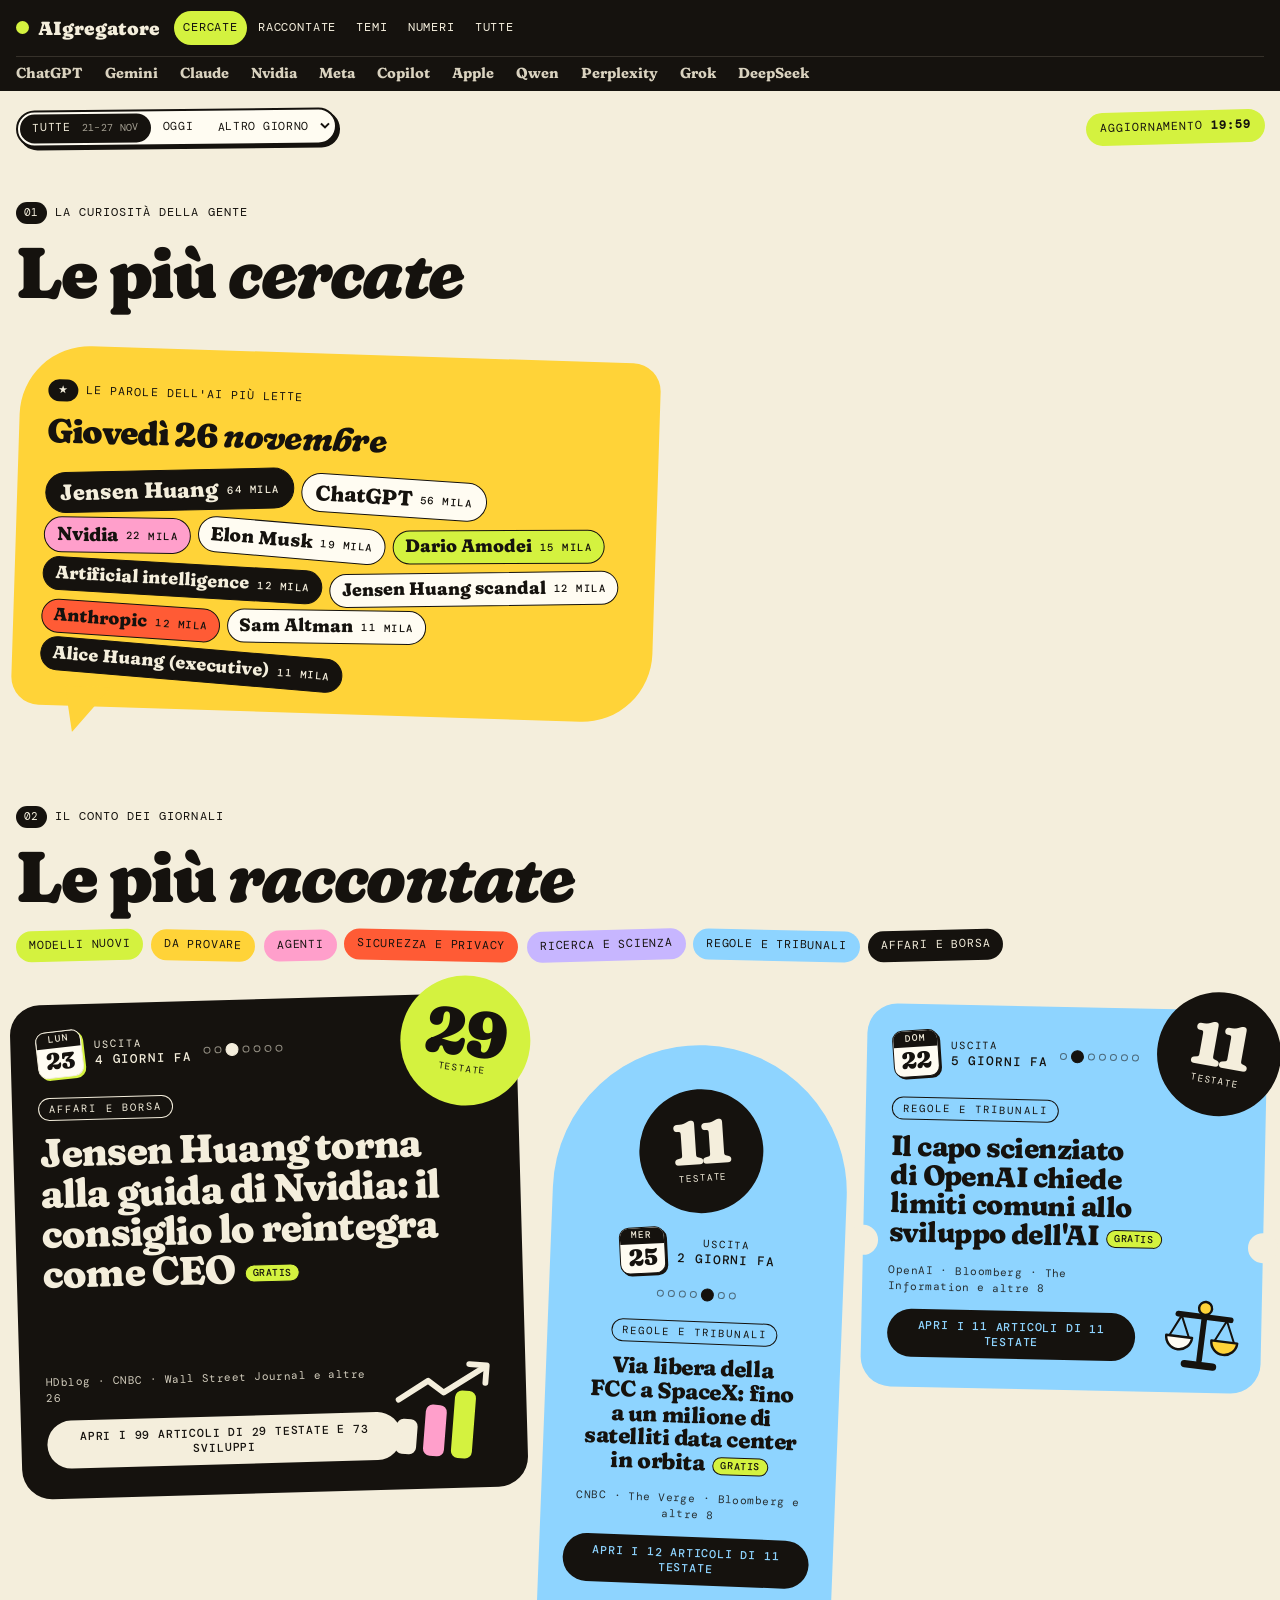
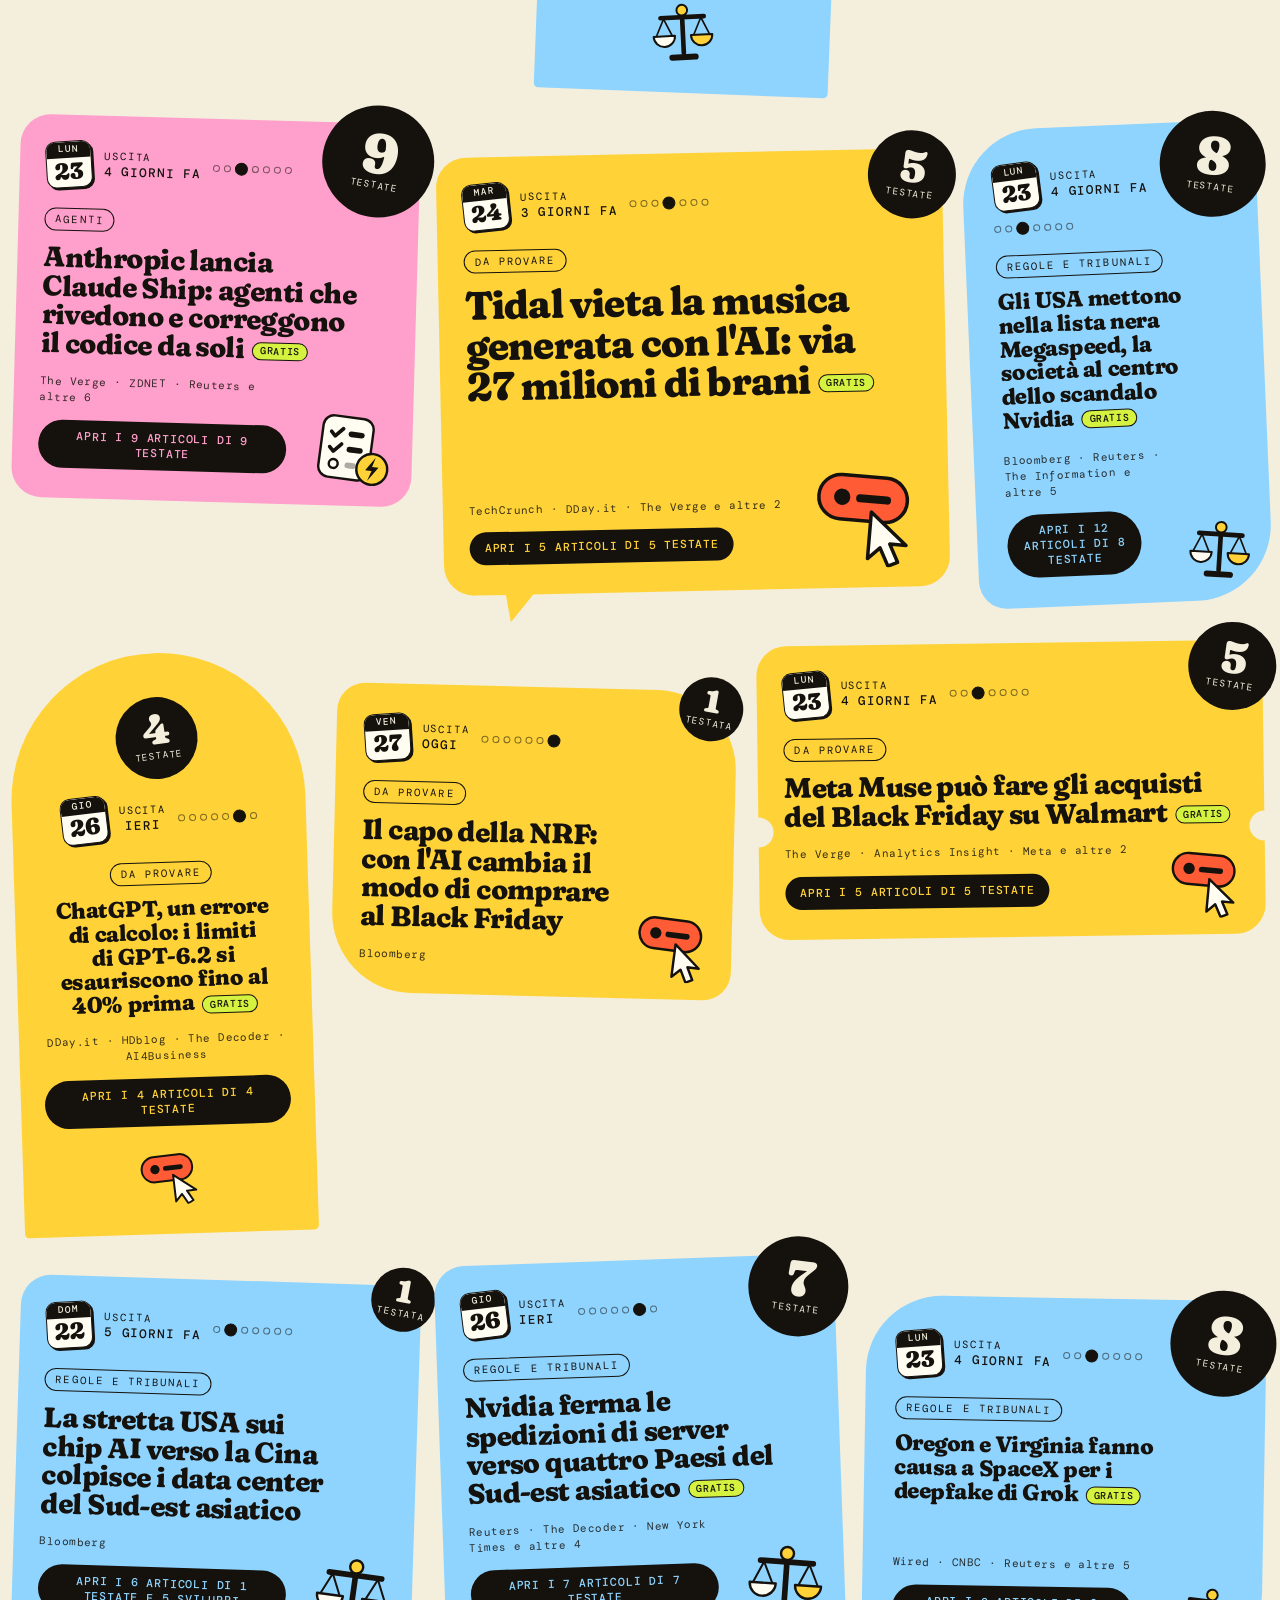
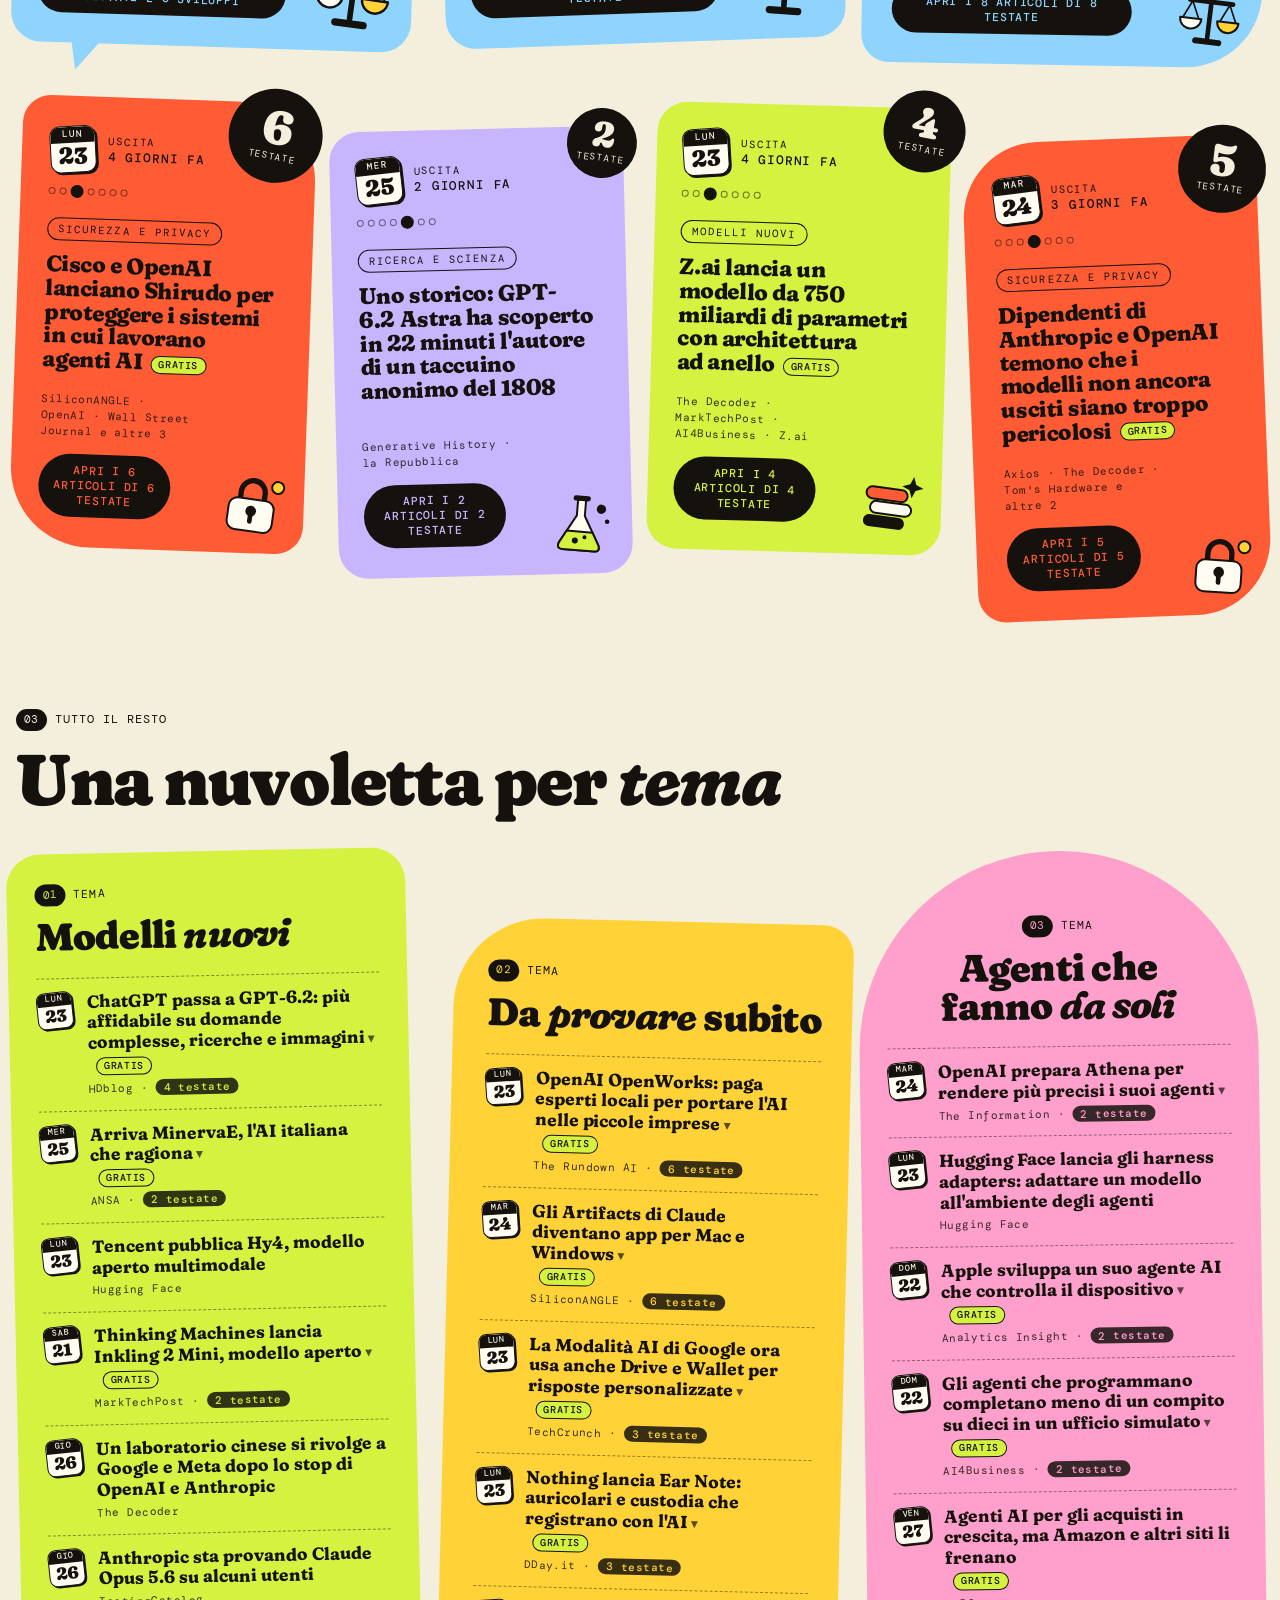
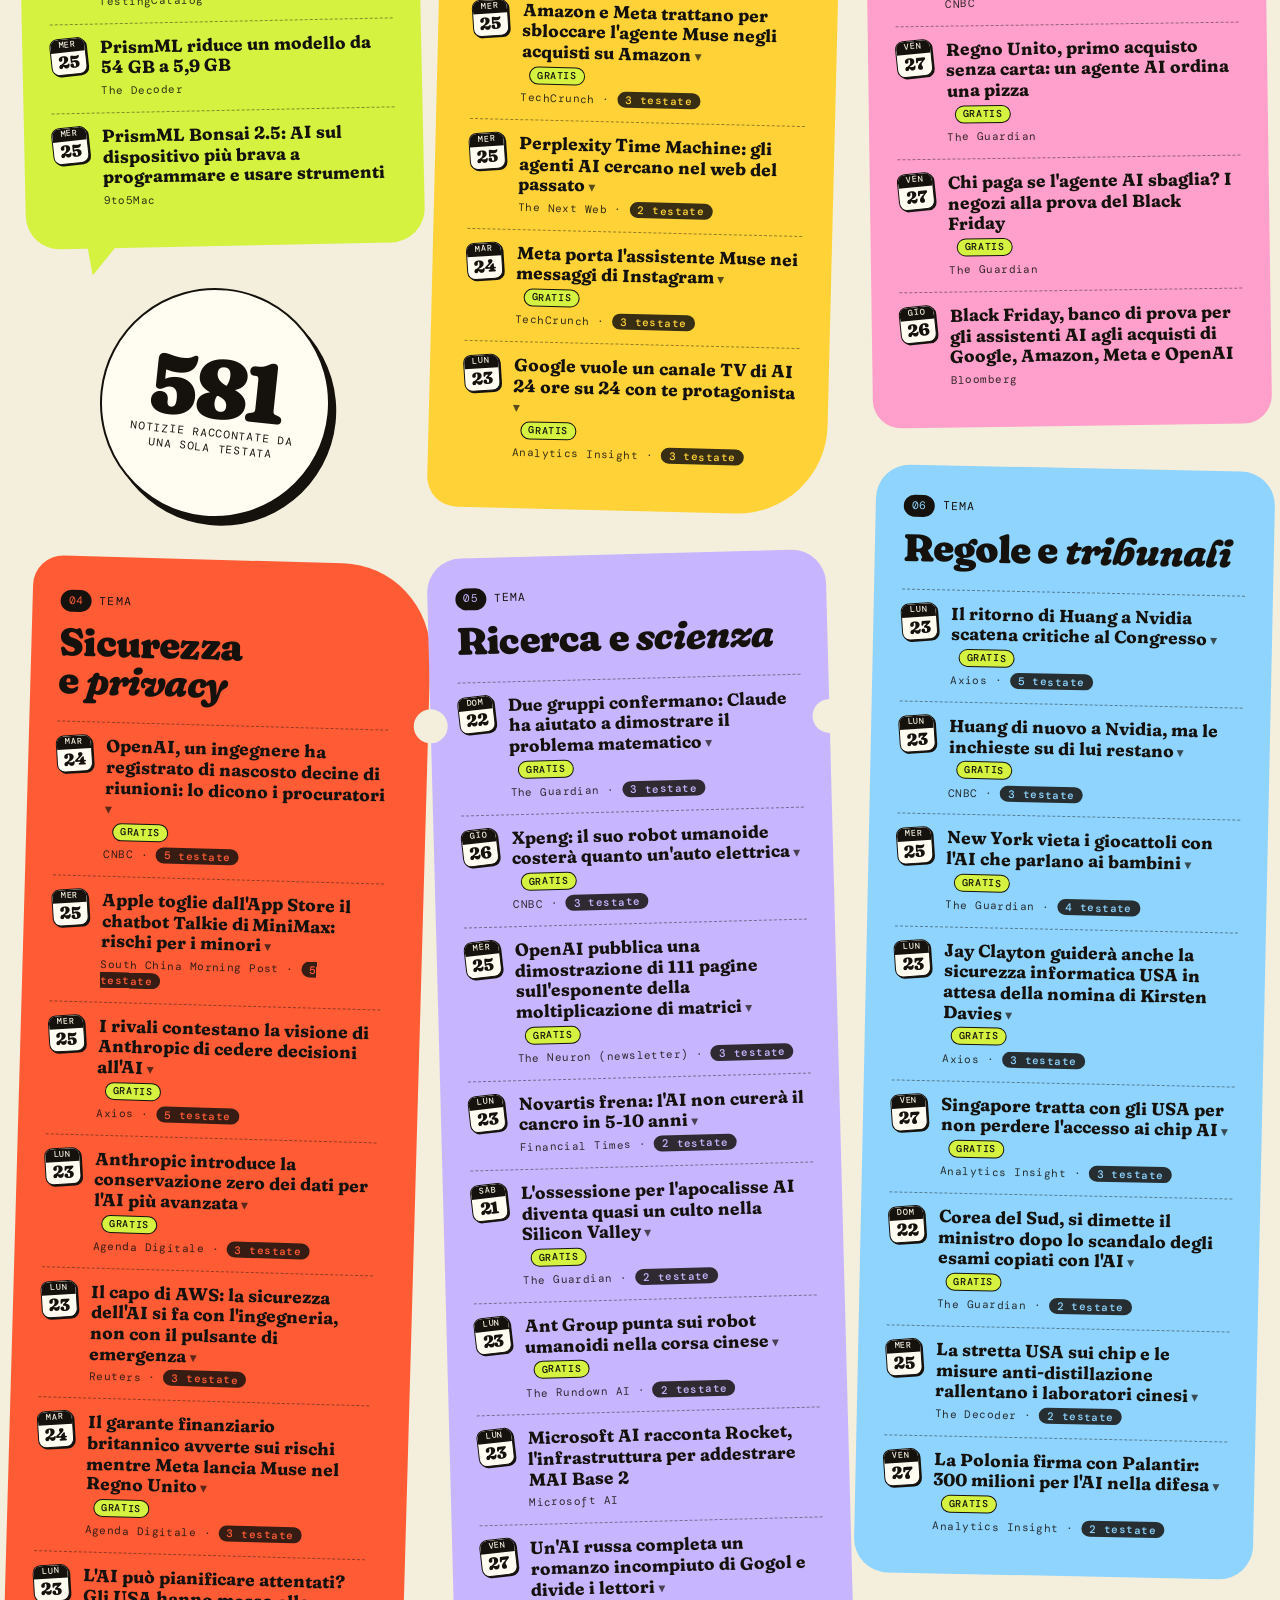
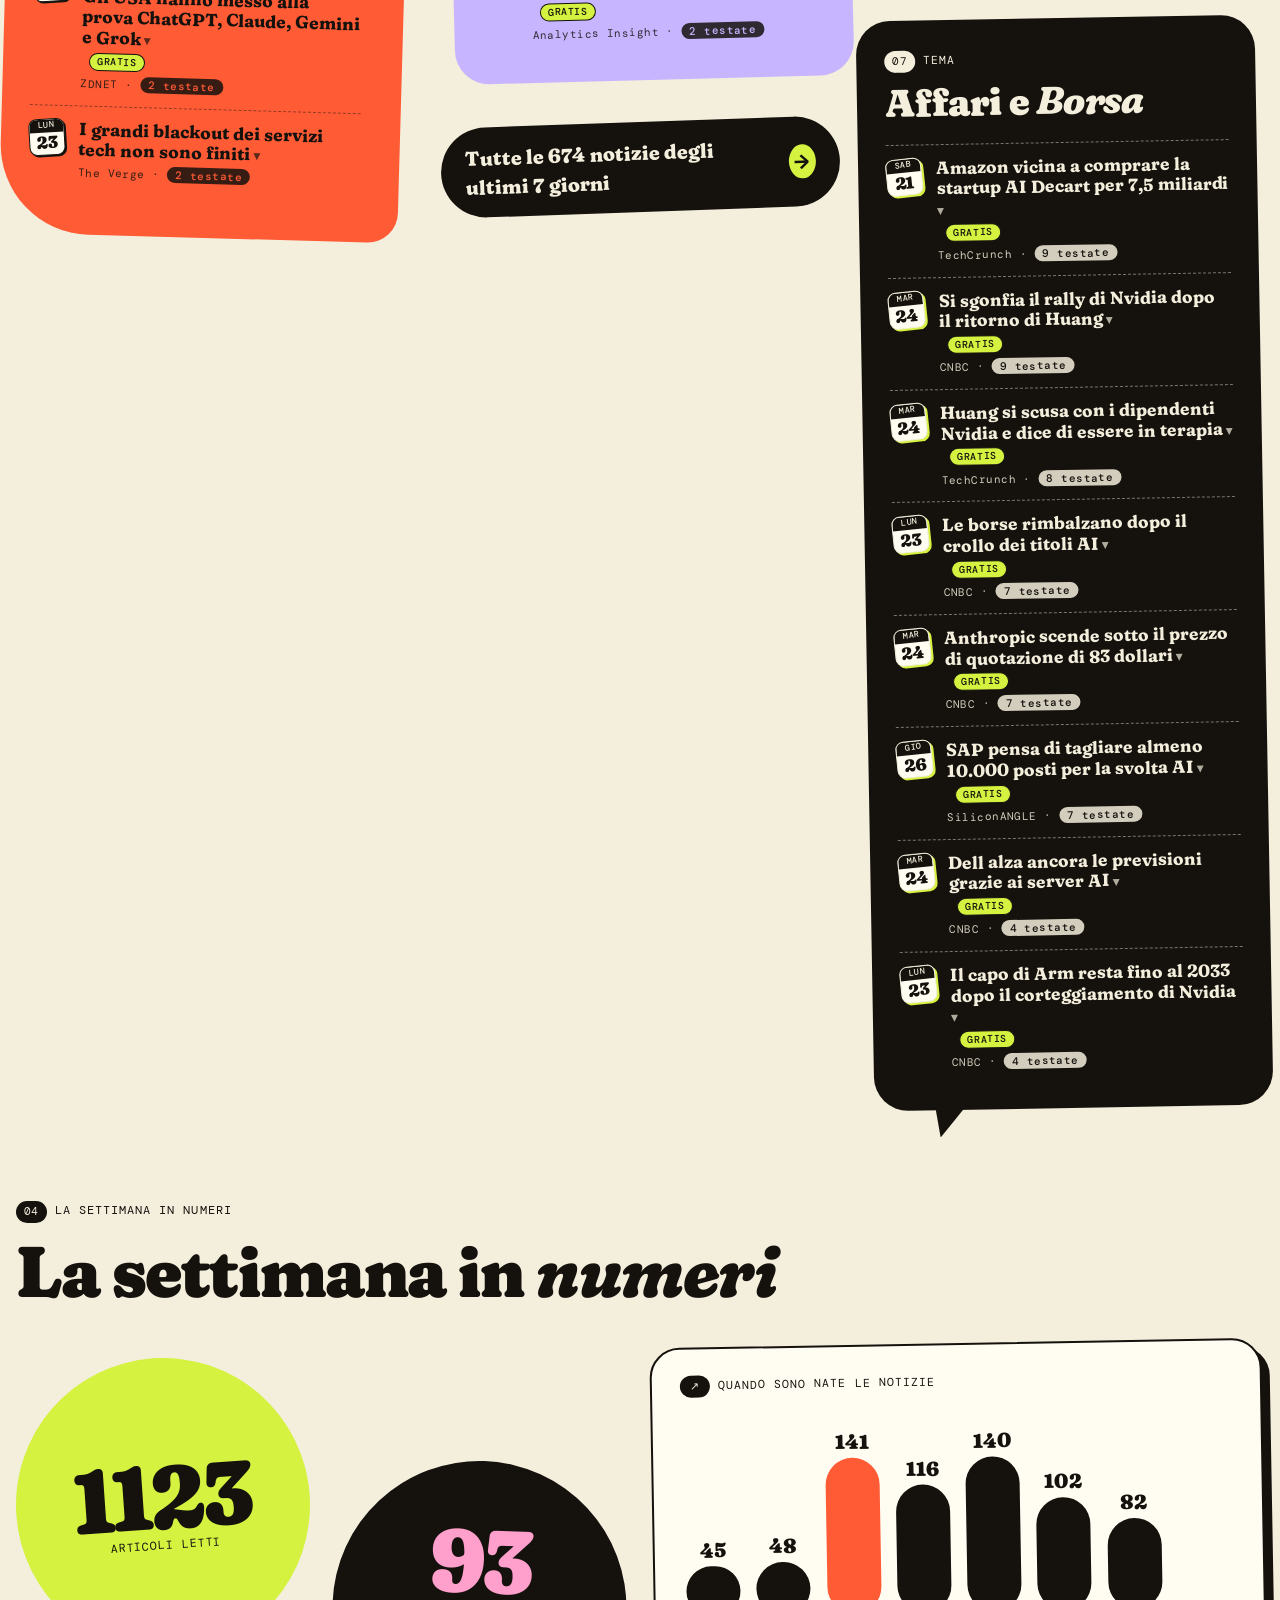
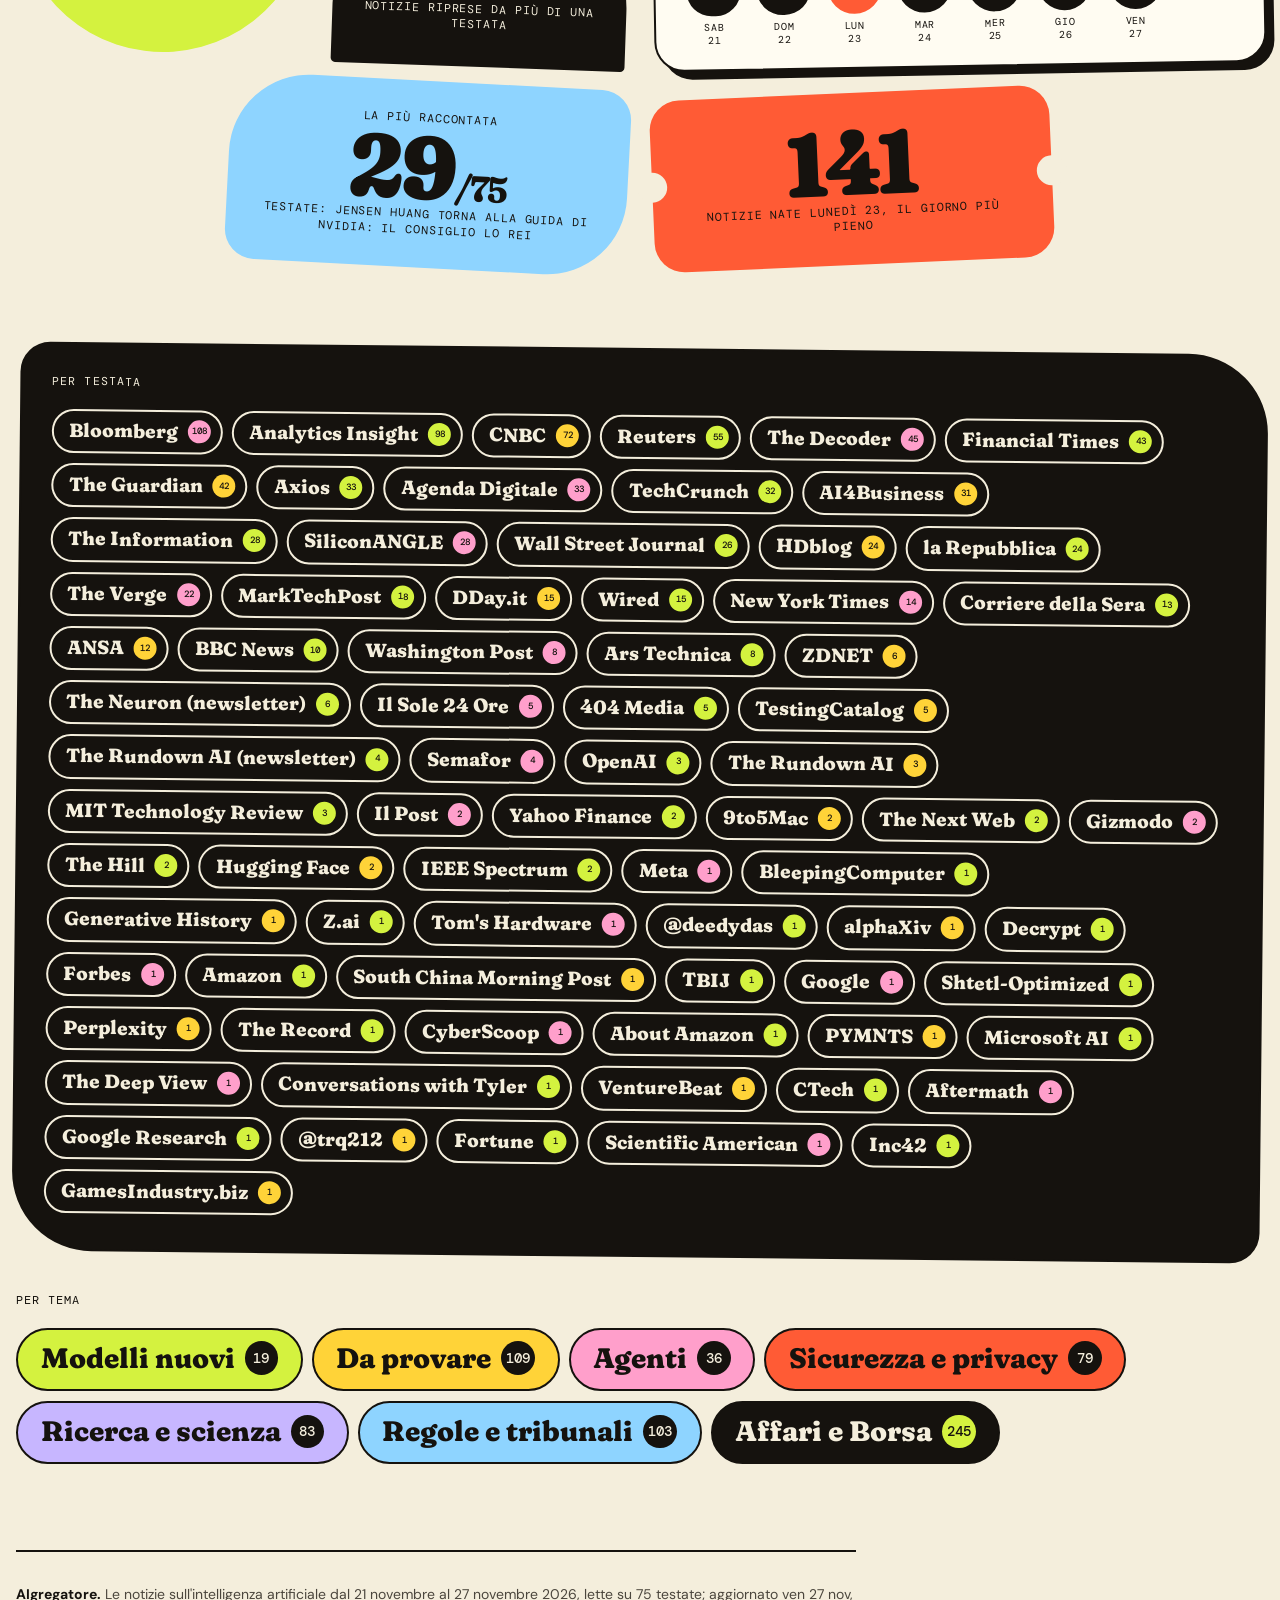
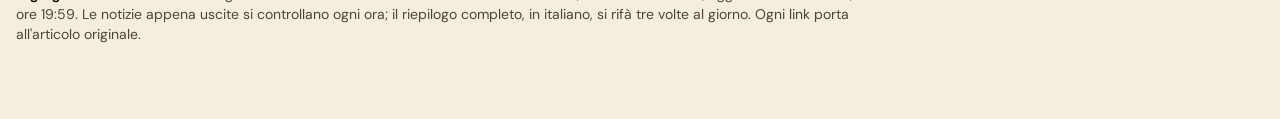
==== commit 7ec7806d: "AIgregatore: aggiornamento automatico 2026-11-27 18:59 UTC" ====
--- a/aigregatore/index.html
+++ b/aigregatore/index.html
@@ -4,9 +4,9 @@
 <meta charset="utf-8">
 <meta name="viewport" content="width=device-width, initial-scale=1, viewport-fit=cover">
 <title>AIgregatore · le notizie sull'AI, contate e messe in fila</title>
-<meta name="description" content="Le notizie sull&#x27;intelligenza artificiale degli ultimi 7 giorni, lette su 73 testate: le più cercate, le più raccontate e tutto il resto diviso per tema. Si aggiorna da solo.">
+<meta name="description" content="Le notizie sull&#x27;intelligenza artificiale degli ultimi 7 giorni, lette su 75 testate: le più cercate, le più raccontate e tutto il resto diviso per tema. Si aggiorna da solo.">
 <meta property="og:title" content="AIgregatore">
-<meta property="og:description" content="Le notizie sull&#x27;intelligenza artificiale degli ultimi 7 giorni, lette su 73 testate: le più cercate, le più raccontate e tutto il resto diviso per tema. Si aggiorna da solo.">
+<meta property="og:description" content="Le notizie sull&#x27;intelligenza artificiale degli ultimi 7 giorni, lette su 75 testate: le più cercate, le più raccontate e tutto il resto diviso per tema. Si aggiorna da solo.">
 <meta property="og:type" content="website">
 <meta name="theme-color" content="#F4EEDC">
 <link rel="icon" href="data:image/svg+xml,%3Csvg xmlns='http://www.w3.org/2000/svg' viewBox='0 0 64 64'%3E%3Crect width='64' height='64' rx='18' fill='%2315120E'/%3E%3Ccircle cx='32' cy='32' r='14' fill='%23D4F23F'/%3E%3C/svg%3E">
@@ -30,7 +30,7 @@
 
 <div class="barra"><nav class="nastro" aria-label="Menù"><h1 class="logo"><i></i><span class="w">AIgregatore</span></h1><div class="scorri"><a href="#cercate" data-s="cercate">Cercate</a><a href="#raccontate" data-s="raccontate">Raccontate</a><a href="#temi" data-s="temi">Temi</a><a href="#numeri" data-s="numeri">Numeri</a><a href="tutte.html">Tutte</a></div></nav><nav class="ditte" aria-label="Aziende"><div class="scorri"><a class="as" href="#vista" role="button" aria-pressed="false" data-fk="a" data-fv="openai" data-fl="ChatGPT e OpenAI" title="ChatGPT e OpenAI">ChatGPT</a><a class="as" href="#vista" role="button" aria-pressed="false" data-fk="a" data-fv="google" data-fl="Gemini e Google" title="Gemini e Google">Gemini</a><a class="as" href="#vista" role="button" aria-pressed="false" data-fk="a" data-fv="anthropic" data-fl="Claude e Anthropic" title="Claude e Anthropic">Claude</a><a class="as" href="#vista" role="button" aria-pressed="false" data-fk="a" data-fv="nvidia" data-fl="Nvidia" title="Nvidia">Nvidia</a><a class="as" href="#vista" role="button" aria-pressed="false" data-fk="a" data-fv="meta" data-fl="Meta" title="Meta">Meta</a><a class="as" href="#vista" role="button" aria-pressed="false" data-fk="a" data-fv="microsoft" data-fl="Copilot e Microsoft" title="Copilot e Microsoft">Copilot</a><a class="as" href="#vista" role="button" aria-pressed="false" data-fk="a" data-fv="apple" data-fl="Apple e Siri" title="Apple e Siri">Apple</a><a class="as" href="#vista" role="button" aria-pressed="false" data-fk="a" data-fv="qwen" data-fl="Qwen e Alibaba" title="Qwen e Alibaba">Qwen</a><a class="as" href="#vista" role="button" aria-pressed="false" data-fk="a" data-fv="perplexity" data-fl="Perplexity" title="Perplexity">Perplexity</a><a class="as" href="#vista" role="button" aria-pressed="false" data-fk="a" data-fv="grok" data-fl="Grok e xAI" title="Grok e xAI">Grok</a><a class="as" href="#vista" role="button" aria-pressed="false" data-fk="a" data-fv="deepseek" data-fl="DeepSeek" title="DeepSeek">DeepSeek</a></div></nav></div>
 <div class="page" id="page">
-<div class="eds"><div class="vedi" role="group" aria-label="Quali notizie"><a class="vg on" href="#" data-g="" aria-pressed="true">Tutte <small>21–27 nov</small></a><a class="vg" href="#g=oggi" data-g="oggi" aria-pressed="false">Oggi</a><select class="vgs" id="vedi-giorno" aria-label="Un altro giorno" data-pre=""><option value="">Altro giorno</option><option value="2026-11-26">ieri, gio 26</option><option value="2026-11-25">mer 25</option><option value="2026-11-24">mar 24</option><option value="2026-11-23">lun 23</option><option value="2026-11-22">dom 22</option><option value="2026-11-21">sab 21</option></select></div><span class="ed ed2">Aggiornamento <b id="agg-ora" data-t="2026-11-27 12:57">13:57</b></span></div>
+<div class="eds"><div class="vedi" role="group" aria-label="Quali notizie"><a class="vg on" href="#" data-g="" aria-pressed="true">Tutte <small>21–27 nov</small></a><a class="vg" href="#g=oggi" data-g="oggi" aria-pressed="false">Oggi</a><select class="vgs" id="vedi-giorno" aria-label="Un altro giorno" data-pre=""><option value="">Altro giorno</option><option value="2026-11-26">ieri, gio 26</option><option value="2026-11-25">mer 25</option><option value="2026-11-24">mar 24</option><option value="2026-11-23">lun 23</option><option value="2026-11-22">dom 22</option><option value="2026-11-21">sab 21</option></select></div><span class="ed ed2">Aggiornamento <b id="agg-ora" data-t="2026-11-27 18:59">19:59</b></span></div>
 
 <section id="vista" class="blk first" hidden aria-live="polite"></section>
 
@@ -53,117 +53,117 @@
   <header class="sec"><p class="lab"><span class="pill">02</span> il conto dei giornali</p><h2>Le più <em>raccontate</em></h2>
   <div class="legend"><a class="lg c-mod" href="#t-mod">Modelli nuovi</a><a class="lg c-app" href="#t-app">Da provare</a><a class="lg c-age" href="#t-age">Agenti</a><a class="lg c-sic" href="#t-sic">Sicurezza e privacy</a><a class="lg c-ric" href="#t-ric">Ricerca e scienza</a><a class="lg c-reg" href="#t-reg">Regole e tribunali</a><a class="lg c-aff" href="#t-aff">Affari e Borsa</a></div></header>
   <div class="g12 mosaic"><article class="card c-aff s5  xl" style="--r:-1.6deg;--y:0px">
-<span class="n" style="--d:130px" title="29 testate su 73 ne hanno scritto"><b>29</b><i>testate</i></span>
+<span class="n" style="--d:130px" title="29 testate su 75 ne hanno scritto"><b>29</b><i>testate</i></span>
 <div class="when"><span class="leaf" title="Notizia uscita lunedì 23 novembre"><b>lun</b><i>23</i></span><span class="whentxt">uscita<br><strong>4 giorni fa</strong></span><span class="week" aria-hidden="true"><i class=""></i><i class=""></i><i class="on"></i><i class=""></i><i class=""></i><i class=""></i><i class=""></i></span></div>
 <p class="cat">Affari e Borsa</p>
 <h3><a href="https://www.hdblog.it/nvidia/articoli/n677951/jensen-huang-torna-nvidia-ceo/" data-p="1" target="_blank" rel="noopener">Jensen Huang torna alla guida di Nvidia: il consiglio lo reintegra come CEO</a><span class="gr" title="Articolo che si legge gratis per intero">gratis</span></h3>
 <p class="src">HDblog · CNBC · Wall Street Journal e altre 26</p>
 <svg class="ill" viewBox="0 0 96 96" aria-hidden="true"><use href="#i-aff"/></svg>
 </article><article class="card c-reg s3 arch m" style="--r:2.2deg;--y:46px">
-<span class="n" style="--d:124px" title="11 testate su 73 ne hanno scritto"><b>11</b><i>testate</i></span>
+<span class="n" style="--d:124px" title="11 testate su 75 ne hanno scritto"><b>11</b><i>testate</i></span>
 <div class="when"><span class="leaf" title="Notizia uscita mercoledì 25 novembre"><b>mer</b><i>25</i></span><span class="whentxt">uscita<br><strong>2 giorni fa</strong></span><span class="week" aria-hidden="true"><i class=""></i><i class=""></i><i class=""></i><i class=""></i><i class="on"></i><i class=""></i><i class=""></i></span></div>
 <p class="cat">Regole e tribunali</p>
 <h3><a href="https://news.google.com/rss/articles/[base64]?oc=5" data-p="2" target="_blank" rel="noopener">Via libera della FCC a SpaceX: fino a un milione di satelliti data center in orbita</a><span class="gr" title="Articolo che si legge gratis per intero">gratis</span></h3>
 <p class="src">CNBC · The Verge · Bloomberg e altre 8</p>
 <svg class="ill" viewBox="0 0 96 96" aria-hidden="true"><use href="#i-reg"/></svg>
 </article><article class="card c-reg s4 ticket l" style="--r:1.2deg;--y:8px">
-<span class="n" style="--d:124px" title="11 testate su 73 ne hanno scritto"><b>11</b><i>testate</i></span>
+<span class="n" style="--d:124px" title="11 testate su 75 ne hanno scritto"><b>11</b><i>testate</i></span>
 <div class="when"><span class="leaf" title="Notizia uscita domenica 22 novembre"><b>dom</b><i>22</i></span><span class="whentxt">uscita<br><strong>5 giorni fa</strong></span><span class="week" aria-hidden="true"><i class=""></i><i class="on"></i><i class=""></i><i class=""></i><i class=""></i><i class=""></i><i class=""></i></span></div>
 <p class="cat">Regole e tribunali</p>
 <h3><a href="https://techcrunch.com/2026/11/22/openais-chief-scientist-has-thoughts-on-how-to-limit-ai-development/" data-p="3" target="_blank" rel="noopener">Il capo scienziato di OpenAI chiede limiti comuni allo sviluppo dell&#x27;AI</a><span class="gr" title="Articolo che si legge gratis per intero">gratis</span></h3>
 <p class="src">OpenAI · Bloomberg · The Information e altre 8</p>
 <svg class="ill" viewBox="0 0 96 96" aria-hidden="true"><use href="#i-reg"/></svg>
 </article><article class="card c-age s4  l" style="--r:1.6deg;--y:0px">
-<span class="n" style="--d:112px" title="9 testate su 73 ne hanno scritto"><b>9</b><i>testate</i></span>
+<span class="n" style="--d:112px" title="9 testate su 75 ne hanno scritto"><b>9</b><i>testate</i></span>
 <div class="when"><span class="leaf" title="Notizia uscita lunedì 23 novembre"><b>lun</b><i>23</i></span><span class="whentxt">uscita<br><strong>4 giorni fa</strong></span><span class="week" aria-hidden="true"><i class=""></i><i class=""></i><i class="on"></i><i class=""></i><i class=""></i><i class=""></i><i class=""></i></span></div>
 <p class="cat">Agenti</p>
 <h3><a href="https://www.zdnet.com/innovation/claude-ship-code-how-to-try/" data-p="4" target="_blank" rel="noopener">Anthropic lancia Claude Ship: agenti che rivedono e correggono il codice da soli</a><span class="gr" title="Articolo che si legge gratis per intero">gratis</span></h3>
 <p class="src">The Verge · ZDNET · Reuters e altre 6</p>
 <svg class="ill" viewBox="0 0 96 96" aria-hidden="true"><use href="#i-age"/></svg>
 </article><article class="card c-app s5 tail xl" style="--r:-1.2deg;--y:34px">
-<span class="n" style="--d:88px" title="5 testate su 73 ne hanno scritto"><b>5</b><i>testate</i></span>
+<span class="n" style="--d:88px" title="5 testate su 75 ne hanno scritto"><b>5</b><i>testate</i></span>
 <div class="when"><span class="leaf" title="Notizia uscita martedì 24 novembre"><b>mar</b><i>24</i></span><span class="whentxt">uscita<br><strong>3 giorni fa</strong></span><span class="week" aria-hidden="true"><i class=""></i><i class=""></i><i class=""></i><i class="on"></i><i class=""></i><i class=""></i><i class=""></i></span></div>
 <p class="cat">Da provare</p>
 <h3><a href="https://techcrunch.com/2026/11/24/tidal-to-ban-and-remove-millions-of-ai-generated-tracks-as-ai-slop-inundates-music-streaming/" data-p="5" target="_blank" rel="noopener">Tidal vieta la musica generata con l&#x27;AI: via 27 milioni di brani</a><span class="gr" title="Articolo che si legge gratis per intero">gratis</span></h3>
 <p class="src">TechCrunch · DDay.it · The Verge e altre 2</p>
 <svg class="ill" viewBox="0 0 96 96" aria-hidden="true"><use href="#i-app"/></svg>
 </article><article class="card c-reg s3 blob m" style="--r:-2.4deg;--y:6px">
-<span class="n" style="--d:106px" title="8 testate su 73 ne hanno scritto"><b>8</b><i>testate</i></span>
+<span class="n" style="--d:106px" title="8 testate su 75 ne hanno scritto"><b>8</b><i>testate</i></span>
 <div class="when"><span class="leaf" title="Notizia uscita lunedì 23 novembre"><b>lun</b><i>23</i></span><span class="whentxt">uscita<br><strong>4 giorni fa</strong></span><span class="week" aria-hidden="true"><i class=""></i><i class=""></i><i class="on"></i><i class=""></i><i class=""></i><i class=""></i><i class=""></i></span></div>
 <p class="cat">Regole e tribunali</p>
 <h3><a href="https://techcrunch.com/2026/11/23/megaspeed-the-company-at-the-center-of-the-jensen-huang-scandal-appears-headed-for-a-u-s-blacklist/" data-p="6" target="_blank" rel="noopener">Gli USA mettono nella lista nera Megaspeed, la società al centro dello scandalo Nvidia</a><span class="gr" title="Articolo che si legge gratis per intero">gratis</span></h3>
 <p class="src">Bloomberg · Reuters · The Information e altre 5</p>
 <svg class="ill" viewBox="0 0 96 96" aria-hidden="true"><use href="#i-reg"/></svg>
 </article><article class="card c-app s3 arch m" style="--r:-1.8deg;--y:10px">
-<span class="n" style="--d:82px" title="4 testate su 73 ne hanno scritto"><b>4</b><i>testate</i></span>
+<span class="n" style="--d:82px" title="4 testate su 75 ne hanno scritto"><b>4</b><i>testate</i></span>
 <div class="when"><span class="leaf" title="Notizia uscita giovedì 26 novembre"><b>gio</b><i>26</i></span><span class="whentxt">uscita<br><strong>ieri</strong></span><span class="week" aria-hidden="true"><i class=""></i><i class=""></i><i class=""></i><i class=""></i><i class=""></i><i class="on"></i><i class=""></i></span></div>
 <p class="cat">Da provare</p>
 <h3><a href="https://www.dday.it/redazione/59643/openai-ha-sbagliato-i-conti-e-ora-gli-abbonati-esauriscono-i-limiti-di-gpt-62-fino-al-40-piu-in-fretta" data-p="7" target="_blank" rel="noopener">ChatGPT, un errore di calcolo: i limiti di GPT-6.2 si esauriscono fino al 40% prima</a><span class="gr" title="Articolo che si legge gratis per intero">gratis</span></h3>
 <p class="src">DDay.it · HDblog · The Decoder · AI4Business</p>
 <svg class="ill" viewBox="0 0 96 96" aria-hidden="true"><use href="#i-app"/></svg>
-</article><article class="card c-reg s4 blob2 l" style="--r:1.4deg;--y:44px">
-<span class="n" style="--d:106px" title="8 testate su 73 ne hanno scritto"><b>8</b><i>testate</i></span>
-<div class="when"><span class="leaf" title="Notizia uscita lunedì 23 novembre"><b>lun</b><i>23</i></span><span class="whentxt">uscita<br><strong>4 giorni fa</strong></span><span class="week" aria-hidden="true"><i class=""></i><i class=""></i><i class="on"></i><i class=""></i><i class=""></i><i class=""></i><i class=""></i></span></div>
-<p class="cat">Regole e tribunali</p>
-<h3><a href="https://news.google.com/rss/articles/[base64]?oc=5" data-p="8" target="_blank" rel="noopener">Oregon e Virginia fanno causa a SpaceX per i deepfake di Grok</a><span class="gr" title="Articolo che si legge gratis per intero">gratis</span></h3>
+</article><article class="card c-app s4 blob2 l" style="--r:1.4deg;--y:44px">
+<span class="n" style="--d:64px" title="1 testate su 75 ne hanno scritto"><b>1</b><i>testata</i></span>
+<div class="when"><span class="leaf" title="Notizia uscita venerdì 27 novembre"><b>ven</b><i>27</i></span><span class="whentxt">uscita<br><strong>oggi</strong></span><span class="week" aria-hidden="true"><i class=""></i><i class=""></i><i class=""></i><i class=""></i><i class=""></i><i class=""></i><i class="on"></i></span></div>
+<p class="cat">Da provare</p>
+<h3><a href="https://www.bloomberg.com/news/videos/2026-11-27/how-ai-is-changing-black-friday-video" data-p="8" target="_blank" rel="noopener">Il capo della NRF: con l&#x27;AI cambia il modo di comprare al Black Friday</a></h3>
+<p class="src">Bloomberg</p>
+<svg class="ill" viewBox="0 0 96 96" aria-hidden="true"><use href="#i-app"/></svg>
+</article><article class="card c-app s5 ticket l" style="--r:-0.8deg;--y:0px">
+<span class="n" style="--d:88px" title="5 testate su 75 ne hanno scritto"><b>5</b><i>testate</i></span>
+<div class="when"><span class="leaf" title="Notizia uscita lunedì 23 novembre"><b>lun</b><i>23</i></span><span class="whentxt">uscita<br><strong>4 giorni fa</strong></span><span class="week" aria-hidden="true"><i class=""></i><i class=""></i><i class="on"></i><i class=""></i><i class=""></i><i class=""></i><i class=""></i></span></div>
+<p class="cat">Da provare</p>
+<h3><a href="https://www.analyticsinsight.net/news/meta-muse-ai-agent-can-do-your-black-friday-shopping-at-walmart" data-p="9" target="_blank" rel="noopener">Meta Muse può fare gli acquisti del Black Friday su Walmart</a><span class="gr" title="Articolo che si legge gratis per intero">gratis</span></h3>
+<p class="src">The Verge · Analytics Insight · Meta e altre 2</p>
+<svg class="ill" viewBox="0 0 96 96" aria-hidden="true"><use href="#i-app"/></svg>
+</article><article class="card c-reg s4 tail l" style="--r:1.8deg;--y:20px">
+<span class="n" style="--d:64px" title="1 testate su 75 ne hanno scritto"><b>1</b><i>testata</i></span>
+<div class="when"><span class="leaf" title="Notizia uscita domenica 22 novembre"><b>dom</b><i>22</i></span><span class="whentxt">uscita<br><strong>5 giorni fa</strong></span><span class="week" aria-hidden="true"><i class=""></i><i class="on"></i><i class=""></i><i class=""></i><i class=""></i><i class=""></i><i class=""></i></span></div>
+<p class="cat">Regole e tribunali</p>
+<h3><a href="https://www.bloomberg.com/news/features/2026-11-22/trump-s-ai-chip-crackdown-on-china-after-nvidia-crisis-squeezes-southeast-asia" data-p="10" target="_blank" rel="noopener">La stretta USA sui chip AI verso la Cina colpisce i data center del Sud-est asiatico</a></h3>
+<p class="src">Bloomberg</p>
+<svg class="ill" viewBox="0 0 96 96" aria-hidden="true"><use href="#i-reg"/></svg>
+</article><article class="card c-reg s4  l" style="--r:-2.0deg;--y:0px">
+<span class="n" style="--d:100px" title="7 testate su 75 ne hanno scritto"><b>7</b><i>testate</i></span>
+<div class="when"><span class="leaf" title="Notizia uscita giovedì 26 novembre"><b>gio</b><i>26</i></span><span class="whentxt">uscita<br><strong>ieri</strong></span><span class="week" aria-hidden="true"><i class=""></i><i class=""></i><i class=""></i><i class=""></i><i class=""></i><i class="on"></i><i class=""></i></span></div>
+<p class="cat">Regole e tribunali</p>
+<h3><a href="https://www.analyticsinsight.net/stocks/nvidia-halts-ai-server-shipments-to-four-southeast-asian-countries-amid-us-chip-curbs" data-p="11" target="_blank" rel="noopener">Nvidia ferma le spedizioni di server verso quattro Paesi del Sud-est asiatico</a><span class="gr" title="Articolo che si legge gratis per intero">gratis</span></h3>
+<p class="src">Reuters · The Decoder · New York Times e altre 4</p>
+<svg class="ill" viewBox="0 0 96 96" aria-hidden="true"><use href="#i-reg"/></svg>
+</article><article class="card c-reg s4 blob m" style="--r:1.0deg;--y:38px">
+<span class="n" style="--d:106px" title="8 testate su 75 ne hanno scritto"><b>8</b><i>testate</i></span>
+<div class="when"><span class="leaf" title="Notizia uscita lunedì 23 novembre"><b>lun</b><i>23</i></span><span class="whentxt">uscita<br><strong>4 giorni fa</strong></span><span class="week" aria-hidden="true"><i class=""></i><i class=""></i><i class="on"></i><i class=""></i><i class=""></i><i class=""></i><i class=""></i></span></div>
+<p class="cat">Regole e tribunali</p>
+<h3><a href="https://news.google.com/rss/articles/[base64]?oc=5" data-p="12" target="_blank" rel="noopener">Oregon e Virginia fanno causa a SpaceX per i deepfake di Grok</a><span class="gr" title="Articolo che si legge gratis per intero">gratis</span></h3>
 <p class="src">Wired · CNBC · Reuters e altre 5</p>
 <svg class="ill" viewBox="0 0 96 96" aria-hidden="true"><use href="#i-reg"/></svg>
-</article><article class="card c-sic s5 ticket l" style="--r:-0.8deg;--y:0px">
-<span class="n" style="--d:94px" title="6 testate su 73 ne hanno scritto"><b>6</b><i>testate</i></span>
+</article><article class="card c-sic s3 blob2 m" style="--r:2.0deg;--y:0px">
+<span class="n" style="--d:94px" title="6 testate su 75 ne hanno scritto"><b>6</b><i>testate</i></span>
 <div class="when"><span class="leaf" title="Notizia uscita lunedì 23 novembre"><b>lun</b><i>23</i></span><span class="whentxt">uscita<br><strong>4 giorni fa</strong></span><span class="week" aria-hidden="true"><i class=""></i><i class=""></i><i class="on"></i><i class=""></i><i class=""></i><i class=""></i><i class=""></i></span></div>
 <p class="cat">Sicurezza e privacy</p>
-<h3><a href="https://news.google.com/rss/articles/[base64]?oc=5" data-p="9" target="_blank" rel="noopener">Cisco e OpenAI lanciano Shirudo per proteggere i sistemi in cui lavorano agenti AI</a><span class="gr" title="Articolo che si legge gratis per intero">gratis</span></h3>
-<p class="src">OpenAI · SiliconANGLE · Wall Street Journal e altre 3</p>
+<h3><a href="https://news.google.com/rss/articles/[base64]?oc=5" data-p="13" target="_blank" rel="noopener">Cisco e OpenAI lanciano Shirudo per proteggere i sistemi in cui lavorano agenti AI</a><span class="gr" title="Articolo che si legge gratis per intero">gratis</span></h3>
+<p class="src">SiliconANGLE · OpenAI · Wall Street Journal e altre 3</p>
 <svg class="ill" viewBox="0 0 96 96" aria-hidden="true"><use href="#i-sic"/></svg>
-</article><article class="card c-app s4 tail l" style="--r:1.8deg;--y:20px">
-<span class="n" style="--d:82px" title="4 testate su 73 ne hanno scritto"><b>4</b><i>testate</i></span>
-<div class="when"><span class="leaf" title="Notizia uscita lunedì 23 novembre"><b>lun</b><i>23</i></span><span class="whentxt">uscita<br><strong>4 giorni fa</strong></span><span class="week" aria-hidden="true"><i class=""></i><i class=""></i><i class="on"></i><i class=""></i><i class=""></i><i class=""></i><i class=""></i></span></div>
-<p class="cat">Da provare</p>
-<h3><a href="https://www.analyticsinsight.net/news/meta-muse-ai-agent-can-do-your-black-friday-shopping-at-walmart" data-p="10" target="_blank" rel="noopener">Meta Muse può fare gli acquisti del Black Friday su Walmart</a><span class="gr" title="Articolo che si legge gratis per intero">gratis</span></h3>
-<p class="src">The Verge · Analytics Insight · The Guardian · TechCrunch</p>
-<svg class="ill" viewBox="0 0 96 96" aria-hidden="true"><use href="#i-app"/></svg>
-</article><article class="card c-reg s4  l" style="--r:-2.0deg;--y:0px">
-<span class="n" style="--d:64px" title="1 testate su 73 ne hanno scritto"><b>1</b><i>testata</i></span>
-<div class="when"><span class="leaf" title="Notizia uscita domenica 22 novembre"><b>dom</b><i>22</i></span><span class="whentxt">uscita<br><strong>5 giorni fa</strong></span><span class="week" aria-hidden="true"><i class=""></i><i class="on"></i><i class=""></i><i class=""></i><i class=""></i><i class=""></i><i class=""></i></span></div>
-<p class="cat">Regole e tribunali</p>
-<h3><a href="https://www.bloomberg.com/news/features/2026-11-22/trump-s-ai-chip-crackdown-on-china-after-nvidia-crisis-squeezes-southeast-asia" data-p="11" target="_blank" rel="noopener">La stretta USA sui chip AI verso la Cina colpisce i data center del Sud-est asiatico</a></h3>
-<p class="src">Bloomberg</p>
-<svg class="ill" viewBox="0 0 96 96" aria-hidden="true"><use href="#i-reg"/></svg>
-</article><article class="card c-reg s4 blob m" style="--r:1.0deg;--y:38px">
-<span class="n" style="--d:94px" title="6 testate su 73 ne hanno scritto"><b>6</b><i>testate</i></span>
-<div class="when"><span class="leaf" title="Notizia uscita giovedì 26 novembre"><b>gio</b><i>26</i></span><span class="whentxt">uscita<br><strong>ieri</strong></span><span class="week" aria-hidden="true"><i class=""></i><i class=""></i><i class=""></i><i class=""></i><i class=""></i><i class="on"></i><i class=""></i></span></div>
-<p class="cat">Regole e tribunali</p>
-<h3><a href="https://www.analyticsinsight.net/stocks/nvidia-halts-ai-server-shipments-to-four-southeast-asian-countries-amid-us-chip-curbs" data-p="12" target="_blank" rel="noopener">Nvidia ferma le spedizioni di server verso quattro Paesi del Sud-est asiatico</a><span class="gr" title="Articolo che si legge gratis per intero">gratis</span></h3>
-<p class="src">Reuters · The Decoder · New York Times e altre 3</p>
-<svg class="ill" viewBox="0 0 96 96" aria-hidden="true"><use href="#i-reg"/></svg>
-</article><article class="card c-mod s3 blob2 m" style="--r:2.0deg;--y:0px">
-<span class="n" style="--d:82px" title="4 testate su 73 ne hanno scritto"><b>4</b><i>testate</i></span>
+</article><article class="card c-ric s3  m" style="--r:-1.4deg;--y:30px">
+<span class="n" style="--d:70px" title="2 testate su 75 ne hanno scritto"><b>2</b><i>testate</i></span>
+<div class="when"><span class="leaf" title="Notizia uscita mercoledì 25 novembre"><b>mer</b><i>25</i></span><span class="whentxt">uscita<br><strong>2 giorni fa</strong></span><span class="week" aria-hidden="true"><i class=""></i><i class=""></i><i class=""></i><i class=""></i><i class="on"></i><i class=""></i><i class=""></i></span></div>
+<p class="cat">Ricerca e scienza</p>
+<h3><a href="https://generativehistory.substack.com/p/gpt-62-astra-solves-a-historical" data-p="14" target="_blank" rel="noopener">Uno storico: GPT-6.2 Astra ha scoperto in 22 minuti l&#x27;autore di un taccuino anonimo del 1808</a></h3>
+<p class="src">Generative History · la Repubblica</p>
+<svg class="ill" viewBox="0 0 96 96" aria-hidden="true"><use href="#i-ric"/></svg>
+</article><article class="card c-mod s3  m" style="--r:1.6deg;--y:6px">
+<span class="n" style="--d:82px" title="4 testate su 75 ne hanno scritto"><b>4</b><i>testate</i></span>
 <div class="when"><span class="leaf" title="Notizia uscita lunedì 23 novembre"><b>lun</b><i>23</i></span><span class="whentxt">uscita<br><strong>4 giorni fa</strong></span><span class="week" aria-hidden="true"><i class=""></i><i class=""></i><i class="on"></i><i class=""></i><i class=""></i><i class=""></i><i class=""></i></span></div>
 <p class="cat">Modelli nuovi</p>
-<h3><a href="https://www.marktechpost.com/2026/11/23/zai-glm-5-4-loop-transformer/" data-p="13" target="_blank" rel="noopener">Z.ai lancia un modello da 750 miliardi di parametri con architettura ad anello</a><span class="gr" title="Articolo che si legge gratis per intero">gratis</span></h3>
+<h3><a href="https://www.marktechpost.com/2026/11/23/zai-glm-5-4-loop-transformer/" data-p="15" target="_blank" rel="noopener">Z.ai lancia un modello da 750 miliardi di parametri con architettura ad anello</a><span class="gr" title="Articolo che si legge gratis per intero">gratis</span></h3>
 <p class="src">The Decoder · MarkTechPost · AI4Business · Z.ai</p>
 <svg class="ill" viewBox="0 0 96 96" aria-hidden="true"><use href="#i-mod"/></svg>
-</article><article class="card c-sic s3  m" style="--r:-1.4deg;--y:30px">
-<span class="n" style="--d:88px" title="5 testate su 73 ne hanno scritto"><b>5</b><i>testate</i></span>
+</article><article class="card c-sic s3 blob m" style="--r:-2.2deg;--y:40px">
+<span class="n" style="--d:88px" title="5 testate su 75 ne hanno scritto"><b>5</b><i>testate</i></span>
 <div class="when"><span class="leaf" title="Notizia uscita martedì 24 novembre"><b>mar</b><i>24</i></span><span class="whentxt">uscita<br><strong>3 giorni fa</strong></span><span class="week" aria-hidden="true"><i class=""></i><i class=""></i><i class=""></i><i class="on"></i><i class=""></i><i class=""></i><i class=""></i></span></div>
 <p class="cat">Sicurezza e privacy</p>
-<h3><a href="https://news.google.com/rss/articles/CBMiggFBVV95cUxNWnJmY2hLTWlhTHcwN3pVSEhYOXlYUThYQXJ3RWxobVlPR2lweWpSQUY1NklSLVNVUHI4c0wwdnN3azBiV05wTVV6ZmRMTllRR1dvcmNYdjRheHZDOUNVaTBxUFpuS3BZUVBvZ2tpMlpTSS1oYWZ3SC16RVZEME51a0FB?oc=5" data-p="14" target="_blank" rel="noopener">Dipendenti di Anthropic e OpenAI temono che i modelli non ancora usciti siano troppo pericolosi</a><span class="gr" title="Articolo che si legge gratis per intero">gratis</span></h3>
+<h3><a href="https://news.google.com/rss/articles/CBMiggFBVV95cUxNWnJmY2hLTWlhTHcwN3pVSEhYOXlYUThYQXJ3RWxobVlPR2lweWpSQUY1NklSLVNVUHI4c0wwdnN3azBiV05wTVV6ZmRMTllRR1dvcmNYdjRheHZDOUNVaTBxUFpuS3BZUVBvZ2tpMlpTSS1oYWZ3SC16RVZEME51a0FB?oc=5" data-p="16" target="_blank" rel="noopener">Dipendenti di Anthropic e OpenAI temono che i modelli non ancora usciti siano troppo pericolosi</a><span class="gr" title="Articolo che si legge gratis per intero">gratis</span></h3>
 <p class="src">Axios · The Decoder · Tom&#x27;s Hardware e altre 2</p>
 <svg class="ill" viewBox="0 0 96 96" aria-hidden="true"><use href="#i-sic"/></svg>
-</article><article class="card c-aff s3  m" style="--r:1.6deg;--y:6px">
-<span class="n" style="--d:100px" title="7 testate su 73 ne hanno scritto"><b>7</b><i>testate</i></span>
-<div class="when"><span class="leaf" title="Notizia uscita martedì 24 novembre"><b>mar</b><i>24</i></span><span class="whentxt">uscita<br><strong>3 giorni fa</strong></span><span class="week" aria-hidden="true"><i class=""></i><i class=""></i><i class=""></i><i class="on"></i><i class=""></i><i class=""></i><i class=""></i></span></div>
-<p class="cat">Affari e Borsa</p>
-<h3><a href="https://news.google.com/rss/articles/[base64]?oc=5" data-p="15" target="_blank" rel="noopener">Anthropic scende sotto il prezzo di quotazione di 83 dollari</a><span class="gr" title="Articolo che si legge gratis per intero">gratis</span></h3>
-<p class="src">Reuters · CNBC · The Information e altre 4</p>
-<svg class="ill" viewBox="0 0 96 96" aria-hidden="true"><use href="#i-aff"/></svg>
-</article><article class="card c-ric s3 blob m" style="--r:-2.2deg;--y:40px">
-<span class="n" style="--d:76px" title="3 testate su 73 ne hanno scritto"><b>3</b><i>testate</i></span>
-<div class="when"><span class="leaf" title="Notizia uscita mercoledì 25 novembre"><b>mer</b><i>25</i></span><span class="whentxt">uscita<br><strong>2 giorni fa</strong></span><span class="week" aria-hidden="true"><i class=""></i><i class=""></i><i class=""></i><i class=""></i><i class="on"></i><i class=""></i><i class=""></i></span></div>
-<p class="cat">Ricerca e scienza</p>
-<h3><a href="https://www.theneurondaily.com/p/november-27-friday" data-p="16" target="_blank" rel="noopener">OpenAI pubblica una dimostrazione di 111 pagine sull&#x27;esponente della moltiplicazione di matrici</a><span class="gr" title="Articolo che si legge gratis per intero">gratis</span></h3>
-<p class="src">@deedydas · alphaXiv · The Neuron (newsletter)</p>
-<svg class="ill" viewBox="0 0 96 96" aria-hidden="true"><use href="#i-ric"/></svg>
 </article></div>
 </section>
 
@@ -172,44 +172,44 @@
   <div class="tcols">
     <div class="tc"><section class="theme c-mod tail" id="t-mod" style="--r:-1.2deg">
 <p class="lab"><span class="pill">01</span> tema</p>
-<h3>Modelli <em>nuovi</em></h3><ol class="rows"><li><span class="leaf sm" title="Notizia uscita lunedì 23 novembre"><b>lun</b><i>23</i></span><div><a href="https://www.hdblog.it/internet/articoli/n678013/chatgpt-gpt-6-2-novita-disponibilita/" data-p="46" target="_blank" rel="noopener">ChatGPT passa a GPT-6.2: più affidabile su domande complesse, ricerche e immagini</a><span class="gr" title="Articolo che si legge gratis per intero">gratis</span><span class="src">HDblog · <b>4 testate</b></span></div></li><li><span class="leaf sm" title="Notizia uscita mercoledì 25 novembre"><b>mer</b><i>25</i></span><div><a href="https://www.ansa.it/canale_tecnologia/notizie/future_tech/2026/11/25/e-online-minervae-lia-italiana-che-ragiona-e-sfida-i-modelli-stranieri_c4e838f1-a5c9-4fe5-b494-0b319dfb338d.html" data-p="57" target="_blank" rel="noopener">Arriva MinervaE, l&#x27;AI italiana che ragiona</a><span class="gr" title="Articolo che si legge gratis per intero">gratis</span><span class="src">ANSA · <b>2 testate</b></span></div></li><li><span class="leaf sm" title="Notizia uscita sabato 21 novembre"><b>sab</b><i>21</i></span><div><a href="https://www.marktechpost.com/2026/11/21/thinking-machines-inkling-2-mini-looped-transformer/" data-p="72" target="_blank" rel="noopener">Thinking Machines lancia Inkling 2 Mini, modello aperto</a><span class="gr" title="Articolo che si legge gratis per intero">gratis</span><span class="src">MarkTechPost · <b>2 testate</b></span></div></li><li><span class="leaf sm" title="Notizia uscita giovedì 26 novembre"><b>gio</b><i>26</i></span><div><a href="https://the-decoder.com/after-openai-and-anthropic-shut-the-door-on-their-data-a-chinese-ai-developer-is-turning-to-google-and-meta-instead/" data-p="138" target="_blank" rel="noopener">Un laboratorio cinese si rivolge a Google e Meta dopo lo stop di OpenAI e Anthropic</a><span class="src">The Decoder</span></div></li><li><span class="leaf sm" title="Notizia uscita giovedì 26 novembre"><b>gio</b><i>26</i></span><div><a href="https://www.testingcatalog.com/testers-share-early-results-possible-claude-opus-5-6/#google_vignette?utm_source=tldrai" data-p="142" target="_blank" rel="noopener">Anthropic sta provando Claude Opus 5.6 su alcuni utenti</a><span class="src">TestingCatalog</span></div></li><li><span class="leaf sm" title="Notizia uscita mercoledì 25 novembre"><b>mer</b><i>25</i></span><div><a href="https://the-decoder.com/prismml-squeezes-an-agent-based-coding-model-with-27-billion-parameters-into-5-9-gb/" data-p="178" target="_blank" rel="noopener">PrismML riduce un modello da 54 GB a 5,9 GB</a><span class="src">The Decoder</span></div></li><li><span class="leaf sm" title="Notizia uscita mercoledì 25 novembre"><b>mer</b><i>25</i></span><div><a href="https://news.google.com/rss/articles/[base64]?oc=5" data-p="188" target="_blank" rel="noopener">PrismML Bonsai 2.5: AI sul dispositivo più brava a programmare e usare strumenti</a><span class="src">9to5Mac</span></div></li><li><span class="leaf sm" title="Notizia uscita lunedì 23 novembre"><b>lun</b><i>23</i></span><div><a href="https://huggingface.co/tencent/Hy4" data-p="230" target="_blank" rel="noopener">Tencent pubblica Hy4, modello aperto multimodale</a><span class="src">Hugging Face</span></div></li></ol></section><div class="bub b1" style="--r:6deg"><b>548</b><span>notizie raccontate da una sola testata</span></div><section class="theme c-sic blob2" id="t-sic" style="--r:1.6deg">
+<h3>Modelli <em>nuovi</em></h3><ol class="rows"><li><span class="leaf sm" title="Notizia uscita lunedì 23 novembre"><b>lun</b><i>23</i></span><div><a href="https://www.hdblog.it/internet/articoli/n678013/chatgpt-gpt-6-2-novita-disponibilita/" data-p="51" target="_blank" rel="noopener">ChatGPT passa a GPT-6.2: più affidabile su domande complesse, ricerche e immagini</a><span class="gr" title="Articolo che si legge gratis per intero">gratis</span><span class="src">HDblog · <b>4 testate</b></span></div></li><li><span class="leaf sm" title="Notizia uscita mercoledì 25 novembre"><b>mer</b><i>25</i></span><div><a href="https://www.ansa.it/canale_tecnologia/notizie/future_tech/2026/11/25/e-online-minervae-lia-italiana-che-ragiona-e-sfida-i-modelli-stranieri_c4e838f1-a5c9-4fe5-b494-0b319dfb338d.html" data-p="63" target="_blank" rel="noopener">Arriva MinervaE, l&#x27;AI italiana che ragiona</a><span class="gr" title="Articolo che si legge gratis per intero">gratis</span><span class="src">ANSA · <b>2 testate</b></span></div></li><li><span class="leaf sm" title="Notizia uscita lunedì 23 novembre"><b>lun</b><i>23</i></span><div><a href="https://huggingface.co/tencent/Hy4" data-p="72" target="_blank" rel="noopener">Tencent pubblica Hy4, modello aperto multimodale</a><span class="src">Hugging Face</span></div></li><li><span class="leaf sm" title="Notizia uscita sabato 21 novembre"><b>sab</b><i>21</i></span><div><a href="https://www.marktechpost.com/2026/11/21/thinking-machines-inkling-2-mini-looped-transformer/" data-p="82" target="_blank" rel="noopener">Thinking Machines lancia Inkling 2 Mini, modello aperto</a><span class="gr" title="Articolo che si legge gratis per intero">gratis</span><span class="src">MarkTechPost · <b>2 testate</b></span></div></li><li><span class="leaf sm" title="Notizia uscita giovedì 26 novembre"><b>gio</b><i>26</i></span><div><a href="https://the-decoder.com/after-openai-and-anthropic-shut-the-door-on-their-data-a-chinese-ai-developer-is-turning-to-google-and-meta-instead/" data-p="159" target="_blank" rel="noopener">Un laboratorio cinese si rivolge a Google e Meta dopo lo stop di OpenAI e Anthropic</a><span class="src">The Decoder</span></div></li><li><span class="leaf sm" title="Notizia uscita giovedì 26 novembre"><b>gio</b><i>26</i></span><div><a href="https://www.testingcatalog.com/testers-share-early-results-possible-claude-opus-5-6/#google_vignette?utm_source=tldrai" data-p="163" target="_blank" rel="noopener">Anthropic sta provando Claude Opus 5.6 su alcuni utenti</a><span class="src">TestingCatalog</span></div></li><li><span class="leaf sm" title="Notizia uscita mercoledì 25 novembre"><b>mer</b><i>25</i></span><div><a href="https://the-decoder.com/prismml-squeezes-an-agent-based-coding-model-with-27-billion-parameters-into-5-9-gb/" data-p="199" target="_blank" rel="noopener">PrismML riduce un modello da 54 GB a 5,9 GB</a><span class="src">The Decoder</span></div></li><li><span class="leaf sm" title="Notizia uscita mercoledì 25 novembre"><b>mer</b><i>25</i></span><div><a href="https://news.google.com/rss/articles/[base64]?oc=5" data-p="209" target="_blank" rel="noopener">PrismML Bonsai 2.5: AI sul dispositivo più brava a programmare e usare strumenti</a><span class="src">9to5Mac</span></div></li></ol></section><div class="bub b1" style="--r:6deg"><b>581</b><span>notizie raccontate da una sola testata</span></div><section class="theme c-sic blob2" id="t-sic" style="--r:1.6deg">
 <p class="lab"><span class="pill">04</span> tema</p>
-<h3>Sicurezza e <em>privacy</em></h3><ol class="rows"><li><span class="leaf sm" title="Notizia uscita martedì 24 novembre"><b>mar</b><i>24</i></span><div><a href="https://news.google.com/rss/articles/[base64]?oc=5" data-p="19" target="_blank" rel="noopener">OpenAI, un ingegnere ha registrato di nascosto decine di riunioni: lo dicono i procuratori</a><span class="gr" title="Articolo che si legge gratis per intero">gratis</span><span class="src">CNBC · <b>5 testate</b></span></div></li><li><span class="leaf sm" title="Notizia uscita mercoledì 25 novembre"><b>mer</b><i>25</i></span><div><a href="https://news.google.com/rss/articles/[base64]?oc=5" data-p="29" target="_blank" rel="noopener">Apple toglie dall&#x27;App Store il chatbot Talkie di MiniMax: rischi per i minori</a><span class="src">South China Morning Post · <b>5 testate</b></span></div></li><li><span class="leaf sm" title="Notizia uscita mercoledì 25 novembre"><b>mer</b><i>25</i></span><div><a href="https://news.google.com/rss/articles/CBMiggFBVV95cUxOLVR2OXI5dkJUZ2U5UXNvWllBeTJXVGVyaG9ZZmhqLWFXcXVGNFdoRE9sTnhLaXVyZkZLQWZQVndpNnJtRzJiWmRiLWRKNThfQlZCRXd4dWliUndRVzV3M3Jib0hFc2tIUjhpMEdKLWJhcmpWV1UxdHFXRWlTNU9UN2dn?oc=5" data-p="24" target="_blank" rel="noopener">I rivali contestano la visione di Anthropic di cedere decisioni all&#x27;AI</a><span class="gr" title="Articolo che si legge gratis per intero">gratis</span><span class="src">Axios · <b>5 testate</b></span></div></li><li><span class="leaf sm" title="Notizia uscita lunedì 23 novembre"><b>lun</b><i>23</i></span><div><a href="https://www.agendadigitale.eu/intelligenza-artificiale-ai/claude-non-conserva-i-dati-ma-chi-controlla-gli-abusi-la-scelta-di-anthropic/" data-p="54" target="_blank" rel="noopener">Anthropic introduce la conservazione zero dei dati per l&#x27;AI più avanzata</a><span class="gr" title="Articolo che si legge gratis per intero">gratis</span><span class="src">Agenda Digitale · <b>3 testate</b></span></div></li><li><span class="leaf sm" title="Notizia uscita lunedì 23 novembre"><b>lun</b><i>23</i></span><div><a href="https://news.google.com/rss/articles/[base64]?oc=5" data-p="56" target="_blank" rel="noopener">Il capo di AWS: la sicurezza dell&#x27;AI si fa con l&#x27;ingegneria, non con il pulsante di emergenza</a><span class="src">Reuters · <b>3 testate</b></span></div></li><li><span class="leaf sm" title="Notizia uscita martedì 24 novembre"><b>mar</b><i>24</i></span><div><a href="https://news.google.com/rss/articles/[base64]?oc=5" data-p="64" target="_blank" rel="noopener">Il garante finanziario britannico avverte sui rischi mentre Meta lancia Muse nel Regno Unito</a><span class="src">Reuters · <b>2 testate</b></span></div></li><li><span class="leaf sm" title="Notizia uscita lunedì 23 novembre"><b>lun</b><i>23</i></span><div><a href="https://www.zdnet.com/innovation/ai-chatbots-terrorist-attack-plans-us-government-test/" data-p="67" target="_blank" rel="noopener">L&#x27;AI può pianificare attentati? Gli USA hanno messo alla prova ChatGPT, Claude, Gemini e Grok</a><span class="gr" title="Articolo che si legge gratis per intero">gratis</span><span class="src">ZDNET · <b>2 testate</b></span></div></li><li><span class="leaf sm" title="Notizia uscita lunedì 23 novembre"><b>lun</b><i>23</i></span><div><a href="https://www.theverge.com/tech/1039851/major-tech-outages" data-p="77" target="_blank" rel="noopener">I grandi blackout dei servizi tech non sono finiti</a><span class="src">The Verge · <b>2 testate</b></span></div></li></ol></section></div>
+<h3>Sicurezza e <em>privacy</em></h3><ol class="rows"><li><span class="leaf sm" title="Notizia uscita martedì 24 novembre"><b>mar</b><i>24</i></span><div><a href="https://news.google.com/rss/articles/[base64]?oc=5" data-p="22" target="_blank" rel="noopener">OpenAI, un ingegnere ha registrato di nascosto decine di riunioni: lo dicono i procuratori</a><span class="gr" title="Articolo che si legge gratis per intero">gratis</span><span class="src">CNBC · <b>5 testate</b></span></div></li><li><span class="leaf sm" title="Notizia uscita mercoledì 25 novembre"><b>mer</b><i>25</i></span><div><a href="https://news.google.com/rss/articles/[base64]?oc=5" data-p="30" target="_blank" rel="noopener">Apple toglie dall&#x27;App Store il chatbot Talkie di MiniMax: rischi per i minori</a><span class="src">South China Morning Post · <b>5 testate</b></span></div></li><li><span class="leaf sm" title="Notizia uscita mercoledì 25 novembre"><b>mer</b><i>25</i></span><div><a href="https://news.google.com/rss/articles/CBMiggFBVV95cUxOLVR2OXI5dkJUZ2U5UXNvWllBeTJXVGVyaG9ZZmhqLWFXcXVGNFdoRE9sTnhLaXVyZkZLQWZQVndpNnJtRzJiWmRiLWRKNThfQlZCRXd4dWliUndRVzV3M3Jib0hFc2tIUjhpMEdKLWJhcmpWV1UxdHFXRWlTNU9UN2dn?oc=5" data-p="28" target="_blank" rel="noopener">I rivali contestano la visione di Anthropic di cedere decisioni all&#x27;AI</a><span class="gr" title="Articolo che si legge gratis per intero">gratis</span><span class="src">Axios · <b>5 testate</b></span></div></li><li><span class="leaf sm" title="Notizia uscita lunedì 23 novembre"><b>lun</b><i>23</i></span><div><a href="https://www.agendadigitale.eu/intelligenza-artificiale-ai/claude-non-conserva-i-dati-ma-chi-controlla-gli-abusi-la-scelta-di-anthropic/" data-p="60" target="_blank" rel="noopener">Anthropic introduce la conservazione zero dei dati per l&#x27;AI più avanzata</a><span class="gr" title="Articolo che si legge gratis per intero">gratis</span><span class="src">Agenda Digitale · <b>3 testate</b></span></div></li><li><span class="leaf sm" title="Notizia uscita lunedì 23 novembre"><b>lun</b><i>23</i></span><div><a href="https://news.google.com/rss/articles/[base64]?oc=5" data-p="62" target="_blank" rel="noopener">Il capo di AWS: la sicurezza dell&#x27;AI si fa con l&#x27;ingegneria, non con il pulsante di emergenza</a><span class="src">Reuters · <b>3 testate</b></span></div></li><li><span class="leaf sm" title="Notizia uscita martedì 24 novembre"><b>mar</b><i>24</i></span><div><a href="https://www.agendadigitale.eu/intelligenza-artificiale-ai/etica-regole-societa/muse-il-no-di-meta-alla-fca-apre-il-nodo-dei-test-sugli-agenti-ai/" data-p="48" target="_blank" rel="noopener">Il garante finanziario britannico avverte sui rischi mentre Meta lancia Muse nel Regno Unito</a><span class="gr" title="Articolo che si legge gratis per intero">gratis</span><span class="src">Agenda Digitale · <b>3 testate</b></span></div></li><li><span class="leaf sm" title="Notizia uscita lunedì 23 novembre"><b>lun</b><i>23</i></span><div><a href="https://www.zdnet.com/innovation/ai-chatbots-terrorist-attack-plans-us-government-test/" data-p="74" target="_blank" rel="noopener">L&#x27;AI può pianificare attentati? Gli USA hanno messo alla prova ChatGPT, Claude, Gemini e Grok</a><span class="gr" title="Articolo che si legge gratis per intero">gratis</span><span class="src">ZDNET · <b>2 testate</b></span></div></li><li><span class="leaf sm" title="Notizia uscita lunedì 23 novembre"><b>lun</b><i>23</i></span><div><a href="https://www.theverge.com/tech/1039851/major-tech-outages" data-p="87" target="_blank" rel="noopener">I grandi blackout dei servizi tech non sono finiti</a><span class="src">The Verge · <b>2 testate</b></span></div></li></ol></section></div>
     <div class="tc tc2"><section class="theme c-app blob" id="t-app" style="--r:1.4deg">
 <p class="lab"><span class="pill">02</span> tema</p>
-<h3>Da <em>provare</em> subito</h3><ol class="rows"><li><span class="leaf sm" title="Notizia uscita lunedì 23 novembre"><b>lun</b><i>23</i></span><div><a href="https://news.google.com/rss/articles/CBMie0FVX3lxTFBESU5Pc2FMb2o0b3I0b29WTTIweEh3QWVFSXllTGZDWHEzYWFmVkdNX1RuVEMxZ2gwS3dMVzJkd0lJNXlLX2Z6OWpKRFlDSzFPb0xJTWk0UmRESjZpbmpZR01RaWhxR3BfS3JQYzhIbmRoRXdCRGhLRDZmQQ?oc=5" data-p="20" target="_blank" rel="noopener">OpenAI OpenWorks: paga esperti locali per portare l&#x27;AI nelle piccole imprese</a><span class="gr" title="Articolo che si legge gratis per intero">gratis</span><span class="src">The Rundown AI · <b>6 testate</b></span></div></li><li><span class="leaf sm" title="Notizia uscita martedì 24 novembre"><b>mar</b><i>24</i></span><div><a href="https://siliconangle.com/2026/11/24/anthropic-is-trying-to-kill-traditional-desktop-apps-with-claude-generated-desktop-apps/" data-p="22" target="_blank" rel="noopener">Gli Artifacts di Claude diventano app per Mac e Windows</a><span class="gr" title="Articolo che si legge gratis per intero">gratis</span><span class="src">SiliconANGLE · <b>6 testate</b></span></div></li><li><span class="leaf sm" title="Notizia uscita lunedì 23 novembre"><b>lun</b><i>23</i></span><div><a href="https://techcrunch.com/2026/11/23/google-searchs-ai-mode-can-now-tap-into-drive-and-wallet-for-more-personalized-responses/" data-p="34" target="_blank" rel="noopener">La Modalità AI di Google ora usa anche Drive e Wallet per risposte personalizzate</a><span class="gr" title="Articolo che si legge gratis per intero">gratis</span><span class="src">TechCrunch · <b>3 testate</b></span></div></li><li><span class="leaf sm" title="Notizia uscita lunedì 23 novembre"><b>lun</b><i>23</i></span><div><a href="https://www.dday.it/redazione/59605/il-primo-dispositivo-ia-di-nothing-e-ear-note-un-paio-di-auricolari-che-registrano-riunioni-e-telefonate" data-p="41" target="_blank" rel="noopener">Nothing lancia Ear Note: auricolari e custodia che registrano con l&#x27;AI</a><span class="gr" title="Articolo che si legge gratis per intero">gratis</span><span class="src">DDay.it · <b>3 testate</b></span></div></li><li><span class="leaf sm" title="Notizia uscita mercoledì 25 novembre"><b>mer</b><i>25</i></span><div><a href="https://techcrunch.com/2026/11/25/amazon-and-meta-reportedly-in-talks-to-lift-blockade-on-ai-agent-muse/" data-p="31" target="_blank" rel="noopener">Amazon e Meta trattano per sbloccare l&#x27;agente Muse negli acquisti su Amazon</a><span class="gr" title="Articolo che si legge gratis per intero">gratis</span><span class="src">TechCrunch · <b>3 testate</b></span></div></li><li><span class="leaf sm" title="Notizia uscita martedì 24 novembre"><b>mar</b><i>24</i></span><div><a href="https://techcrunch.com/2026/11/24/meta-brings-its-muse-ai-assistant-directly-into-instagram-dms/" data-p="48" target="_blank" rel="noopener">Meta porta l&#x27;assistente Muse nei messaggi di Instagram</a><span class="gr" title="Articolo che si legge gratis per intero">gratis</span><span class="src">TechCrunch · <b>3 testate</b></span></div></li><li><span class="leaf sm" title="Notizia uscita lunedì 23 novembre"><b>lun</b><i>23</i></span><div><a href="https://www.analyticsinsight.net/news/googles-my-channel-patent-may-put-your-ai-clone-inside-personalized-tv-shows" data-p="37" target="_blank" rel="noopener">Google vuole un canale TV di AI 24 ore su 24 con te protagonista</a><span class="gr" title="Articolo che si legge gratis per intero">gratis</span><span class="src">Analytics Insight · <b>3 testate</b></span></div></li><li><span class="leaf sm" title="Notizia uscita mercoledì 25 novembre"><b>mer</b><i>25</i></span><div><a href="https://www.bbc.co.uk/news/articles/c65y10j841jpo?at_medium=RSS&amp;at_campaign=rss" data-p="52" target="_blank" rel="noopener">EA mette la voce AI di John Motson in FC 27</a><span class="gr" title="Articolo che si legge gratis per intero">gratis</span><span class="src">BBC News · <b>2 testate</b></span></div></li></ol></section><section class="theme c-ric ticket" id="t-ric" style="--r:-1.5deg">
+<h3>Da <em>provare</em> subito</h3><ol class="rows"><li><span class="leaf sm" title="Notizia uscita lunedì 23 novembre"><b>lun</b><i>23</i></span><div><a href="https://news.google.com/rss/articles/CBMie0FVX3lxTFBESU5Pc2FMb2o0b3I0b29WTTIweEh3QWVFSXllTGZDWHEzYWFmVkdNX1RuVEMxZ2gwS3dMVzJkd0lJNXlLX2Z6OWpKRFlDSzFPb0xJTWk0UmRESjZpbmpZR01RaWhxR3BfS3JQYzhIbmRoRXdCRGhLRDZmQQ?oc=5" data-p="23" target="_blank" rel="noopener">OpenAI OpenWorks: paga esperti locali per portare l&#x27;AI nelle piccole imprese</a><span class="gr" title="Articolo che si legge gratis per intero">gratis</span><span class="src">The Rundown AI · <b>6 testate</b></span></div></li><li><span class="leaf sm" title="Notizia uscita martedì 24 novembre"><b>mar</b><i>24</i></span><div><a href="https://siliconangle.com/2026/11/24/anthropic-is-trying-to-kill-traditional-desktop-apps-with-claude-generated-desktop-apps/" data-p="27" target="_blank" rel="noopener">Gli Artifacts di Claude diventano app per Mac e Windows</a><span class="gr" title="Articolo che si legge gratis per intero">gratis</span><span class="src">SiliconANGLE · <b>6 testate</b></span></div></li><li><span class="leaf sm" title="Notizia uscita lunedì 23 novembre"><b>lun</b><i>23</i></span><div><a href="https://techcrunch.com/2026/11/23/google-searchs-ai-mode-can-now-tap-into-drive-and-wallet-for-more-personalized-responses/" data-p="37" target="_blank" rel="noopener">La Modalità AI di Google ora usa anche Drive e Wallet per risposte personalizzate</a><span class="gr" title="Articolo che si legge gratis per intero">gratis</span><span class="src">TechCrunch · <b>3 testate</b></span></div></li><li><span class="leaf sm" title="Notizia uscita lunedì 23 novembre"><b>lun</b><i>23</i></span><div><a href="https://www.dday.it/redazione/59605/il-primo-dispositivo-ia-di-nothing-e-ear-note-un-paio-di-auricolari-che-registrano-riunioni-e-telefonate" data-p="44" target="_blank" rel="noopener">Nothing lancia Ear Note: auricolari e custodia che registrano con l&#x27;AI</a><span class="gr" title="Articolo che si legge gratis per intero">gratis</span><span class="src">DDay.it · <b>3 testate</b></span></div></li><li><span class="leaf sm" title="Notizia uscita mercoledì 25 novembre"><b>mer</b><i>25</i></span><div><a href="https://techcrunch.com/2026/11/25/amazon-and-meta-reportedly-in-talks-to-lift-blockade-on-ai-agent-muse/" data-p="32" target="_blank" rel="noopener">Amazon e Meta trattano per sbloccare l&#x27;agente Muse negli acquisti su Amazon</a><span class="gr" title="Articolo che si legge gratis per intero">gratis</span><span class="src">TechCrunch · <b>3 testate</b></span></div></li><li><span class="leaf sm" title="Notizia uscita mercoledì 25 novembre"><b>mer</b><i>25</i></span><div><a href="https://news.google.com/rss/articles/CBMiekFVX3lxTE1zOXZCT0NOMXhZYWFtSV9rV2dneG5nN2ZBSG92RURFbF9kaWpjN0p6Rk5DWlhfRWs0TmFZM0NpM3dld1dzWkZiLUhpRGxBQnVVTk5sal9WVlJNSm1hMXQxSWFDTm11UmNjeEpVZ2s0TlhRcXpxY0ZHOWJ3?oc=5" data-p="42" target="_blank" rel="noopener">Perplexity Time Machine: gli agenti AI cercano nel web del passato</a><span class="src">The Next Web · <b>2 testate</b></span></div></li><li><span class="leaf sm" title="Notizia uscita martedì 24 novembre"><b>mar</b><i>24</i></span><div><a href="https://techcrunch.com/2026/11/24/meta-brings-its-muse-ai-assistant-directly-into-instagram-dms/" data-p="53" target="_blank" rel="noopener">Meta porta l&#x27;assistente Muse nei messaggi di Instagram</a><span class="gr" title="Articolo che si legge gratis per intero">gratis</span><span class="src">TechCrunch · <b>3 testate</b></span></div></li><li><span class="leaf sm" title="Notizia uscita lunedì 23 novembre"><b>lun</b><i>23</i></span><div><a href="https://www.analyticsinsight.net/news/googles-my-channel-patent-may-put-your-ai-clone-inside-personalized-tv-shows" data-p="45" target="_blank" rel="noopener">Google vuole un canale TV di AI 24 ore su 24 con te protagonista</a><span class="gr" title="Articolo che si legge gratis per intero">gratis</span><span class="src">Analytics Insight · <b>3 testate</b></span></div></li></ol></section><section class="theme c-ric ticket" id="t-ric" style="--r:-1.5deg">
 <p class="lab"><span class="pill">05</span> tema</p>
-<h3>Ricerca e <em>scienza</em></h3><ol class="rows"><li><span class="leaf sm" title="Notizia uscita domenica 22 novembre"><b>dom</b><i>22</i></span><div><a href="https://www.theguardian.com/technology/2026/nov/21/anthropic-riemann-hypothesis-solved-claude-ai" data-p="32" target="_blank" rel="noopener">Due gruppi confermano: Claude ha aiutato a dimostrare il problema matematico</a><span class="gr" title="Articolo che si legge gratis per intero">gratis</span><span class="src">The Guardian · <b>3 testate</b></span></div></li><li><span class="leaf sm" title="Notizia uscita giovedì 26 novembre"><b>gio</b><i>26</i></span><div><a href="https://news.google.com/rss/articles/[base64]?oc=5" data-p="43" target="_blank" rel="noopener">Xpeng: il suo robot umanoide costerà quanto un&#x27;auto elettrica</a><span class="gr" title="Articolo che si legge gratis per intero">gratis</span><span class="src">CNBC · <b>3 testate</b></span></div></li><li><span class="leaf sm" title="Notizia uscita mercoledì 25 novembre"><b>mer</b><i>25</i></span><div><a href="https://generativehistory.substack.com/p/gpt-62-astra-solves-a-historical" data-p="28" target="_blank" rel="noopener">Uno storico: GPT-6.2 Astra ha scoperto in 22 minuti l&#x27;autore di un taccuino anonimo del 1808</a><span class="src">Generative History · <b>2 testate</b></span></div></li><li><span class="leaf sm" title="Notizia uscita lunedì 23 novembre"><b>lun</b><i>23</i></span><div><a href="https://www.ft.com/content/1e5a9d70-221d-461d-ae03-dc235b1db340?syn-25a6b1a6=1" data-p="69" target="_blank" rel="noopener">Novartis frena: l&#x27;AI non curerà il cancro in 5-10 anni</a><span class="src">Financial Times · <b>2 testate</b></span></div></li><li><span class="leaf sm" title="Notizia uscita sabato 21 novembre"><b>sab</b><i>21</i></span><div><a href="https://www.theguardian.com/commentisfree/2026/nov/21/silicon-valleys-ai-soul-search" data-p="105" target="_blank" rel="noopener">L&#x27;ossessione per l&#x27;apocalisse AI diventa quasi un culto nella Silicon Valley</a><span class="gr" title="Articolo che si legge gratis per intero">gratis</span><span class="src">The Guardian · <b>2 testate</b></span></div></li><li><span class="leaf sm" title="Notizia uscita lunedì 23 novembre"><b>lun</b><i>23</i></span><div><a href="https://news.google.com/rss/articles/CBMigwFBVV95cUxPZ3hPV1BfeEhtWWdvVHA3NklSNzJzTGhXNHVHaG5KdlhYcGdncFFtdTV2TmRUU0YyN1N6Q25TYTNVZFYyazUzTGJ4ejZpUEFqT3FBZGVibXV2dFB4LVo5QlQxRVFDYTE5RVdXdDIxNGVjOE01aTdxc2Y0NXVjT3EwVXV6Yw?oc=5" data-p="80" target="_blank" rel="noopener">Ant Group punta sui robot umanoidi nella corsa cinese</a><span class="gr" title="Articolo che si legge gratis per intero">gratis</span><span class="src">The Rundown AI · <b>2 testate</b></span></div></li><li><span class="leaf sm" title="Notizia uscita venerdì 27 novembre"><b>ven</b><i>27</i></span><div><a href="https://www.analyticsinsight.net/news/russian-ai-recreates-gogols-lost-novel-sparking-reader-debate" data-p="76" target="_blank" rel="noopener">Un&#x27;AI russa completa un romanzo incompiuto di Gogol e divide i lettori</a><span class="gr" title="Articolo che si legge gratis per intero">gratis</span><span class="src">Analytics Insight · <b>2 testate</b></span></div></li><li><span class="leaf sm" title="Notizia uscita martedì 24 novembre"><b>mar</b><i>24</i></span><div><a href="https://www.ai4business.it/intelligenza-artificiale/agenti-ai-anche-i-migliori-falliscono-quasi-quattro-prove-su-dieci/" data-p="104" target="_blank" rel="noopener">ShellBench: i migliori modelli AI completano solo il 60% dei compiti</a><span class="gr" title="Articolo che si legge gratis per intero">gratis</span><span class="src">AI4Business · <b>2 testate</b></span></div></li></ol></section><a class="all" href="tutte.html" style="--r:-2deg">Tutte le 635 notizie degli ultimi 7 giorni <i>→</i></a></div>
+<h3>Ricerca e <em>scienza</em></h3><ol class="rows"><li><span class="leaf sm" title="Notizia uscita domenica 22 novembre"><b>dom</b><i>22</i></span><div><a href="https://www.theguardian.com/technology/2026/nov/21/anthropic-riemann-hypothesis-solved-claude-ai" data-p="33" target="_blank" rel="noopener">Due gruppi confermano: Claude ha aiutato a dimostrare il problema matematico</a><span class="gr" title="Articolo che si legge gratis per intero">gratis</span><span class="src">The Guardian · <b>3 testate</b></span></div></li><li><span class="leaf sm" title="Notizia uscita giovedì 26 novembre"><b>gio</b><i>26</i></span><div><a href="https://news.google.com/rss/articles/[base64]?oc=5" data-p="47" target="_blank" rel="noopener">Xpeng: il suo robot umanoide costerà quanto un&#x27;auto elettrica</a><span class="gr" title="Articolo che si legge gratis per intero">gratis</span><span class="src">CNBC · <b>3 testate</b></span></div></li><li><span class="leaf sm" title="Notizia uscita mercoledì 25 novembre"><b>mer</b><i>25</i></span><div><a href="https://www.theneurondaily.com/p/november-27-friday" data-p="21" target="_blank" rel="noopener">OpenAI pubblica una dimostrazione di 111 pagine sull&#x27;esponente della moltiplicazione di matrici</a><span class="gr" title="Articolo che si legge gratis per intero">gratis</span><span class="src">The Neuron (newsletter) · <b>3 testate</b></span></div></li><li><span class="leaf sm" title="Notizia uscita lunedì 23 novembre"><b>lun</b><i>23</i></span><div><a href="https://www.ft.com/content/1e5a9d70-221d-461d-ae03-dc235b1db340?syn-25a6b1a6=1" data-p="77" target="_blank" rel="noopener">Novartis frena: l&#x27;AI non curerà il cancro in 5-10 anni</a><span class="src">Financial Times · <b>2 testate</b></span></div></li><li><span class="leaf sm" title="Notizia uscita sabato 21 novembre"><b>sab</b><i>21</i></span><div><a href="https://www.theguardian.com/commentisfree/2026/nov/21/silicon-valleys-ai-soul-search" data-p="114" target="_blank" rel="noopener">L&#x27;ossessione per l&#x27;apocalisse AI diventa quasi un culto nella Silicon Valley</a><span class="gr" title="Articolo che si legge gratis per intero">gratis</span><span class="src">The Guardian · <b>2 testate</b></span></div></li><li><span class="leaf sm" title="Notizia uscita lunedì 23 novembre"><b>lun</b><i>23</i></span><div><a href="https://news.google.com/rss/articles/CBMigwFBVV95cUxPZ3hPV1BfeEhtWWdvVHA3NklSNzJzTGhXNHVHaG5KdlhYcGdncFFtdTV2TmRUU0YyN1N6Q25TYTNVZFYyazUzTGJ4ejZpUEFqT3FBZGVibXV2dFB4LVo5QlQxRVFDYTE5RVdXdDIxNGVjOE01aTdxc2Y0NXVjT3EwVXV6Yw?oc=5" data-p="89" target="_blank" rel="noopener">Ant Group punta sui robot umanoidi nella corsa cinese</a><span class="gr" title="Articolo che si legge gratis per intero">gratis</span><span class="src">The Rundown AI · <b>2 testate</b></span></div></li><li><span class="leaf sm" title="Notizia uscita lunedì 23 novembre"><b>lun</b><i>23</i></span><div><a href="https://microsoft.ai/news/rl-infrastructure-at-microsoft-ai/" data-p="111" target="_blank" rel="noopener">Microsoft AI racconta Rocket, l&#x27;infrastruttura per addestrare MAI Base 2</a><span class="src">Microsoft AI</span></div></li><li><span class="leaf sm" title="Notizia uscita venerdì 27 novembre"><b>ven</b><i>27</i></span><div><a href="https://www.analyticsinsight.net/news/russian-ai-recreates-gogols-lost-novel-sparking-reader-debate" data-p="84" target="_blank" rel="noopener">Un&#x27;AI russa completa un romanzo incompiuto di Gogol e divide i lettori</a><span class="gr" title="Articolo che si legge gratis per intero">gratis</span><span class="src">Analytics Insight · <b>2 testate</b></span></div></li></ol></section><a class="all" href="tutte.html" style="--r:-2deg">Tutte le 674 notizie degli ultimi 7 giorni <i>→</i></a></div>
     <div class="tc"><section class="theme c-age archw" id="t-age" style="--r:-0.8deg">
 <p class="lab"><span class="pill">03</span> tema</p>
-<h3>Agenti che fanno <em>da soli</em></h3><ol class="rows"><li><span class="leaf sm" title="Notizia uscita domenica 22 novembre"><b>dom</b><i>22</i></span><div><a href="https://www.ai4business.it/intelligenza-artificiale/agenti-ai-il-benchmark-swe-cowork-solo-8-incarichi-su-101-completati/" data-p="87" target="_blank" rel="noopener">Gli agenti che programmano completano meno di un compito su dieci in un ufficio simulato</a><span class="gr" title="Articolo che si legge gratis per intero">gratis</span><span class="src">AI4Business · <b>2 testate</b></span></div></li><li><span class="leaf sm" title="Notizia uscita venerdì 27 novembre"><b>ven</b><i>27</i></span><div><a href="https://www.theguardian.com/business/2026/nov/27/ai-agent-cardless-transaction-pizza-papa-john-uk-fca-truelayer" data-p="86" target="_blank" rel="noopener">Regno Unito, primo acquisto senza carta: un agente AI ordina una pizza</a><span class="gr" title="Articolo che si legge gratis per intero">gratis</span><span class="src">The Guardian</span></div></li><li><span class="leaf sm" title="Notizia uscita venerdì 27 novembre"><b>ven</b><i>27</i></span><div><a href="https://www.theguardian.com/business/2026/nov/27/retailers-ai-shopping-assistants-black-friday-brands-meta-muse" data-p="89" target="_blank" rel="noopener">Chi paga se l&#x27;agente AI sbaglia? I negozi alla prova del Black Friday</a><span class="gr" title="Articolo che si legge gratis per intero">gratis</span><span class="src">The Guardian</span></div></li><li><span class="leaf sm" title="Notizia uscita giovedì 26 novembre"><b>gio</b><i>26</i></span><div><a href="https://www.bloomberg.com/news/features/2026-11-26/holidays-to-test-ai-shopping-bots-from-google-amazon-meta-and-openai" data-p="91" target="_blank" rel="noopener">Black Friday, banco di prova per gli assistenti AI agli acquisti di Google, Amazon, Meta e OpenAI</a><span class="src">Bloomberg</span></div></li><li><span class="leaf sm" title="Notizia uscita giovedì 26 novembre"><b>gio</b><i>26</i></span><div><a href="https://www.theguardian.com/technology/2026/nov/26/employers-do-you-have-concerns-about-the-rollout-of-muse-and-other-ai-agents" data-p="95" target="_blank" rel="noopener">Muse e gli altri agenti AI preoccupano i datori di lavoro?</a><span class="gr" title="Articolo che si legge gratis per intero">gratis</span><span class="src">The Guardian</span></div></li><li><span class="leaf sm" title="Notizia uscita mercoledì 25 novembre"><b>mer</b><i>25</i></span><div><a href="https://news.google.com/rss/articles/CBMicEFVX3lxTE9OODFESWJPQWc1cnNIVVlaSVU2NXZSMEJETzBfOVB4eGdGcTJyaEt5VkRJbWxtUHpRdFJmVDJKR3JONVduSkdfc0pfLVp5RTlFejM0R0lfR1h1RS1ZNEFwSnluUzJiblJyS1dwZjdVT3A?oc=5" data-p="100" target="_blank" rel="noopener">Motional si riorganizza per la corsa ai robotaxi</a><span class="gr" title="Articolo che si legge gratis per intero">gratis</span><span class="src">Axios</span></div></li><li><span class="leaf sm" title="Notizia uscita martedì 24 novembre"><b>mar</b><i>24</i></span><div><a href="https://www.theinformation.com/articles/openai-preps-athena-data-tool-make-agents-accurate" data-p="109" target="_blank" rel="noopener">OpenAI prepara Athena per rendere più precisi i suoi agenti</a><span class="src">The Information</span></div></li><li><span class="leaf sm" title="Notizia uscita lunedì 23 novembre"><b>lun</b><i>23</i></span><div><a href="https://www.repubblica.it/tecnologia/2026/11/23/news/milano_sperimenta_agenti_ai_servizi-425744730/?rss" data-p="121" target="_blank" rel="noopener">Milano prova gli agenti AI per collegare i servizi della città</a><span class="src">la Repubblica</span></div></li></ol></section><section class="theme c-reg " id="t-reg" style="--r:1.2deg">
+<h3>Agenti che fanno <em>da soli</em></h3><ol class="rows"><li><span class="leaf sm" title="Notizia uscita martedì 24 novembre"><b>mar</b><i>24</i></span><div><a href="https://www.theinformation.com/articles/openai-preps-athena-data-tool-make-agents-accurate" data-p="57" target="_blank" rel="noopener">OpenAI prepara Athena per rendere più precisi i suoi agenti</a><span class="src">The Information · <b>2 testate</b></span></div></li><li><span class="leaf sm" title="Notizia uscita lunedì 23 novembre"><b>lun</b><i>23</i></span><div><a href="https://huggingface.co/blog/harness-adapters-at-scale" data-p="71" target="_blank" rel="noopener">Hugging Face lancia gli harness adapters: adattare un modello all&#x27;ambiente degli agenti</a><span class="src">Hugging Face</span></div></li><li><span class="leaf sm" title="Notizia uscita domenica 22 novembre"><b>dom</b><i>22</i></span><div><a href="https://www.analyticsinsight.net/news/apple-may-shift-focus-to-budget-devices-in-2027-iphone-18-and-macbook-neo-2-in-pipeline" data-p="75" target="_blank" rel="noopener">Apple sviluppa un suo agente AI che controlla il dispositivo</a><span class="gr" title="Articolo che si legge gratis per intero">gratis</span><span class="src">Analytics Insight · <b>2 testate</b></span></div></li><li><span class="leaf sm" title="Notizia uscita domenica 22 novembre"><b>dom</b><i>22</i></span><div><a href="https://www.ai4business.it/intelligenza-artificiale/agenti-ai-il-benchmark-swe-cowork-solo-8-incarichi-su-101-completati/" data-p="99" target="_blank" rel="noopener">Gli agenti che programmano completano meno di un compito su dieci in un ufficio simulato</a><span class="gr" title="Articolo che si legge gratis per intero">gratis</span><span class="src">AI4Business · <b>2 testate</b></span></div></li><li><span class="leaf sm" title="Notizia uscita venerdì 27 novembre"><b>ven</b><i>27</i></span><div><a href="https://news.google.com/rss/articles/[base64]?oc=5" data-p="92" target="_blank" rel="noopener">Agenti AI per gli acquisti in crescita, ma Amazon e altri siti li frenano</a><span class="gr" title="Articolo che si legge gratis per intero">gratis</span><span class="src">CNBC</span></div></li><li><span class="leaf sm" title="Notizia uscita venerdì 27 novembre"><b>ven</b><i>27</i></span><div><a href="https://www.theguardian.com/business/2026/nov/27/ai-agent-cardless-transaction-pizza-papa-john-uk-fca-truelayer" data-p="96" target="_blank" rel="noopener">Regno Unito, primo acquisto senza carta: un agente AI ordina una pizza</a><span class="gr" title="Articolo che si legge gratis per intero">gratis</span><span class="src">The Guardian</span></div></li><li><span class="leaf sm" title="Notizia uscita venerdì 27 novembre"><b>ven</b><i>27</i></span><div><a href="https://www.theguardian.com/business/2026/nov/27/retailers-ai-shopping-assistants-black-friday-brands-meta-muse" data-p="98" target="_blank" rel="noopener">Chi paga se l&#x27;agente AI sbaglia? I negozi alla prova del Black Friday</a><span class="gr" title="Articolo che si legge gratis per intero">gratis</span><span class="src">The Guardian</span></div></li><li><span class="leaf sm" title="Notizia uscita giovedì 26 novembre"><b>gio</b><i>26</i></span><div><a href="https://www.bloomberg.com/news/features/2026-11-26/holidays-to-test-ai-shopping-bots-from-google-amazon-meta-and-openai" data-p="101" target="_blank" rel="noopener">Black Friday, banco di prova per gli assistenti AI agli acquisti di Google, Amazon, Meta e OpenAI</a><span class="src">Bloomberg</span></div></li></ol></section><section class="theme c-reg " id="t-reg" style="--r:1.2deg">
 <p class="lab"><span class="pill">06</span> tema</p>
-<h3>Regole e <em>tribunali</em></h3><ol class="rows"><li><span class="leaf sm" title="Notizia uscita lunedì 23 novembre"><b>lun</b><i>23</i></span><div><a href="https://news.google.com/rss/articles/[base64]?oc=5" data-p="21" target="_blank" rel="noopener">Il ritorno di Huang a Nvidia scatena critiche al Congresso</a><span class="gr" title="Articolo che si legge gratis per intero">gratis</span><span class="src">Axios · <b>5 testate</b></span></div></li><li><span class="leaf sm" title="Notizia uscita lunedì 23 novembre"><b>lun</b><i>23</i></span><div><a href="https://news.google.com/rss/articles/[base64]?oc=5" data-p="44" target="_blank" rel="noopener">Huang di nuovo a Nvidia, ma le inchieste su di lui restano</a><span class="gr" title="Articolo che si legge gratis per intero">gratis</span><span class="src">CNBC · <b>3 testate</b></span></div></li><li><span class="leaf sm" title="Notizia uscita lunedì 23 novembre"><b>lun</b><i>23</i></span><div><a href="https://www.axios.com/2026/11/23/jay-clayton-acting-national-cyber-director" data-p="55" target="_blank" rel="noopener">Jay Clayton guiderà anche la sicurezza informatica USA in attesa della nomina di Kirsten Davies</a><span class="gr" title="Articolo che si legge gratis per intero">gratis</span><span class="src">Axios · <b>3 testate</b></span></div></li><li><span class="leaf sm" title="Notizia uscita venerdì 27 novembre"><b>ven</b><i>27</i></span><div><a href="https://www.analyticsinsight.net/news/singapore-ai-hub-plans-face-pressure-as-us-tightens-nvidia-chip-export-rules" data-p="49" target="_blank" rel="noopener">Singapore tratta con gli USA per non perdere l&#x27;accesso ai chip AI</a><span class="gr" title="Articolo che si legge gratis per intero">gratis</span><span class="src">Analytics Insight · <b>3 testate</b></span></div></li><li><span class="leaf sm" title="Notizia uscita mercoledì 25 novembre"><b>mer</b><i>25</i></span><div><a href="https://www.theguardian.com/us-news/2026/nov/25/new-york-bans-ai-toys" data-p="39" target="_blank" rel="noopener">New York vieta i giocattoli con l&#x27;AI che parlano ai bambini</a><span class="gr" title="Articolo che si legge gratis per intero">gratis</span><span class="src">The Guardian · <b>3 testate</b></span></div></li><li><span class="leaf sm" title="Notizia uscita domenica 22 novembre"><b>dom</b><i>22</i></span><div><a href="https://www.theguardian.com/world/2026/nov/22/south-korea-education-minister-resigns-after-ai-cheating-scandal-engulfs-university-exams" data-p="66" target="_blank" rel="noopener">Corea del Sud, si dimette il ministro dopo lo scandalo degli esami copiati con l&#x27;AI</a><span class="gr" title="Articolo che si legge gratis per intero">gratis</span><span class="src">The Guardian · <b>2 testate</b></span></div></li><li><span class="leaf sm" title="Notizia uscita mercoledì 25 novembre"><b>mer</b><i>25</i></span><div><a href="https://the-decoder.com/us-chip-access-curbs-and-anti-distillation-measures-are-reportedly-already-slowing-chinese-ai-labs/" data-p="65" target="_blank" rel="noopener">La stretta USA sui chip e le misure anti-distillazione rallentano i laboratori cinesi</a><span class="src">The Decoder · <b>2 testate</b></span></div></li><li><span class="leaf sm" title="Notizia uscita mercoledì 25 novembre"><b>mer</b><i>25</i></span><div><a href="https://news.google.com/rss/articles/[base64]?oc=5" data-p="74" target="_blank" rel="noopener">Chi vende chip Nvidia cerca nuovi compratori dopo lo stop USA alla Cina</a><span class="gr" title="Articolo che si legge gratis per intero">gratis</span><span class="src">CNBC · <b>2 testate</b></span></div></li></ol></section><section class="theme c-aff tail" id="t-aff" style="--r:-1.0deg">
+<h3>Regole e <em>tribunali</em></h3><ol class="rows"><li><span class="leaf sm" title="Notizia uscita lunedì 23 novembre"><b>lun</b><i>23</i></span><div><a href="https://news.google.com/rss/articles/[base64]?oc=5" data-p="24" target="_blank" rel="noopener">Il ritorno di Huang a Nvidia scatena critiche al Congresso</a><span class="gr" title="Articolo che si legge gratis per intero">gratis</span><span class="src">Axios · <b>5 testate</b></span></div></li><li><span class="leaf sm" title="Notizia uscita lunedì 23 novembre"><b>lun</b><i>23</i></span><div><a href="https://news.google.com/rss/articles/[base64]?oc=5" data-p="49" target="_blank" rel="noopener">Huang di nuovo a Nvidia, ma le inchieste su di lui restano</a><span class="gr" title="Articolo che si legge gratis per intero">gratis</span><span class="src">CNBC · <b>3 testate</b></span></div></li><li><span class="leaf sm" title="Notizia uscita mercoledì 25 novembre"><b>mer</b><i>25</i></span><div><a href="https://www.theguardian.com/us-news/2026/nov/25/new-york-bans-ai-toys" data-p="35" target="_blank" rel="noopener">New York vieta i giocattoli con l&#x27;AI che parlano ai bambini</a><span class="gr" title="Articolo che si legge gratis per intero">gratis</span><span class="src">The Guardian · <b>4 testate</b></span></div></li><li><span class="leaf sm" title="Notizia uscita lunedì 23 novembre"><b>lun</b><i>23</i></span><div><a href="https://www.axios.com/2026/11/23/jay-clayton-acting-national-cyber-director" data-p="61" target="_blank" rel="noopener">Jay Clayton guiderà anche la sicurezza informatica USA in attesa della nomina di Kirsten Davies</a><span class="gr" title="Articolo che si legge gratis per intero">gratis</span><span class="src">Axios · <b>3 testate</b></span></div></li><li><span class="leaf sm" title="Notizia uscita venerdì 27 novembre"><b>ven</b><i>27</i></span><div><a href="https://www.analyticsinsight.net/news/singapore-ai-hub-plans-face-pressure-as-us-tightens-nvidia-chip-export-rules" data-p="54" target="_blank" rel="noopener">Singapore tratta con gli USA per non perdere l&#x27;accesso ai chip AI</a><span class="gr" title="Articolo che si legge gratis per intero">gratis</span><span class="src">Analytics Insight · <b>3 testate</b></span></div></li><li><span class="leaf sm" title="Notizia uscita domenica 22 novembre"><b>dom</b><i>22</i></span><div><a href="https://www.theguardian.com/world/2026/nov/22/south-korea-education-minister-resigns-after-ai-cheating-scandal-engulfs-university-exams" data-p="73" target="_blank" rel="noopener">Corea del Sud, si dimette il ministro dopo lo scandalo degli esami copiati con l&#x27;AI</a><span class="gr" title="Articolo che si legge gratis per intero">gratis</span><span class="src">The Guardian · <b>2 testate</b></span></div></li><li><span class="leaf sm" title="Notizia uscita mercoledì 25 novembre"><b>mer</b><i>25</i></span><div><a href="https://the-decoder.com/us-chip-access-curbs-and-anti-distillation-measures-are-reportedly-already-slowing-chinese-ai-labs/" data-p="69" target="_blank" rel="noopener">La stretta USA sui chip e le misure anti-distillazione rallentano i laboratori cinesi</a><span class="src">The Decoder · <b>2 testate</b></span></div></li><li><span class="leaf sm" title="Notizia uscita venerdì 27 novembre"><b>ven</b><i>27</i></span><div><a href="https://www.analyticsinsight.net/news/poland-bets-usd-300-million-on-palantirs-ai-technology-for-its-military" data-p="70" target="_blank" rel="noopener">La Polonia firma con Palantir: 300 milioni per l&#x27;AI nella difesa</a><span class="gr" title="Articolo che si legge gratis per intero">gratis</span><span class="src">Analytics Insight · <b>2 testate</b></span></div></li></ol></section><section class="theme c-aff tail" id="t-aff" style="--r:-1.0deg">
 <p class="lab"><span class="pill">07</span> tema</p>
-<h3>Affari e <em>Borsa</em></h3><ol class="rows"><li><span class="leaf sm" title="Notizia uscita martedì 24 novembre"><b>mar</b><i>24</i></span><div><a href="https://news.google.com/rss/articles/[base64]?oc=5" data-p="17" target="_blank" rel="noopener">Si sgonfia il rally di Nvidia dopo il ritorno di Huang</a><span class="gr" title="Articolo che si legge gratis per intero">gratis</span><span class="src">CNBC · <b>9 testate</b></span></div></li><li><span class="leaf sm" title="Notizia uscita martedì 24 novembre"><b>mar</b><i>24</i></span><div><a href="https://techcrunch.com/2026/11/24/in-all-hands-meeting-jensen-huang-thanks-white-house-and-says-hes-in-therapy/" data-p="18" target="_blank" rel="noopener">Huang si scusa con i dipendenti Nvidia e dice di essere in terapia</a><span class="gr" title="Articolo che si legge gratis per intero">gratis</span><span class="src">TechCrunch · <b>8 testate</b></span></div></li><li><span class="leaf sm" title="Notizia uscita lunedì 23 novembre"><b>lun</b><i>23</i></span><div><a href="https://news.google.com/rss/articles/[base64]?oc=5" data-p="25" target="_blank" rel="noopener">Le borse rimbalzano dopo il crollo dei titoli AI</a><span class="gr" title="Articolo che si legge gratis per intero">gratis</span><span class="src">CNBC · <b>7 testate</b></span></div></li><li><span class="leaf sm" title="Notizia uscita sabato 21 novembre"><b>sab</b><i>21</i></span><div><a href="https://techcrunch.com/2026/11/23/amazon-snaps-up-decarts-ai-optimization-tech-for-7-5b-as-it-prepares-to-sell-trainium-chips/" data-p="26" target="_blank" rel="noopener">Amazon vicina a comprare la startup AI Decart per 7,5 miliardi</a><span class="gr" title="Articolo che si legge gratis per intero">gratis</span><span class="src">TechCrunch · <b>8 testate</b></span></div></li><li><span class="leaf sm" title="Notizia uscita giovedì 26 novembre"><b>gio</b><i>26</i></span><div><a href="https://siliconangle.com/2026/11/26/sap-reportedly-plans-to-lay-off-10000-employees-amid-ai-push/" data-p="40" target="_blank" rel="noopener">SAP pensa di tagliare almeno 10.000 posti per la svolta AI</a><span class="gr" title="Articolo che si legge gratis per intero">gratis</span><span class="src">SiliconANGLE · <b>5 testate</b></span></div></li><li><span class="leaf sm" title="Notizia uscita martedì 24 novembre"><b>mar</b><i>24</i></span><div><a href="https://news.google.com/rss/articles/[base64]?oc=5" data-p="33" target="_blank" rel="noopener">Dell alza ancora le previsioni grazie ai server AI</a><span class="gr" title="Articolo che si legge gratis per intero">gratis</span><span class="src">CNBC · <b>4 testate</b></span></div></li><li><span class="leaf sm" title="Notizia uscita lunedì 23 novembre"><b>lun</b><i>23</i></span><div><a href="https://news.google.com/rss/articles/[base64]?oc=5" data-p="42" target="_blank" rel="noopener">Il capo di Arm resta fino al 2033 dopo il corteggiamento di Nvidia</a><span class="gr" title="Articolo che si legge gratis per intero">gratis</span><span class="src">CNBC · <b>4 testate</b></span></div></li><li><span class="leaf sm" title="Notizia uscita lunedì 23 novembre"><b>lun</b><i>23</i></span><div><a href="https://techcrunch.com/2026/11/23/sierra-doubles-valuation-to-30b-within-six-months-as-demand-for-ai-in-cx-takes-off/" data-p="81" target="_blank" rel="noopener">Sierra di Bret Taylor chiude un round da oltre 1,75 miliardi di dollari</a><span class="gr" title="Articolo che si legge gratis per intero">gratis</span><span class="src">TechCrunch · <b>3 testate</b></span></div></li></ol></section></div>
+<h3>Affari e <em>Borsa</em></h3><ol class="rows"><li><span class="leaf sm" title="Notizia uscita sabato 21 novembre"><b>sab</b><i>21</i></span><div><a href="https://techcrunch.com/2026/11/23/amazon-snaps-up-decarts-ai-optimization-tech-for-7-5b-as-it-prepares-to-sell-trainium-chips/" data-p="25" target="_blank" rel="noopener">Amazon vicina a comprare la startup AI Decart per 7,5 miliardi</a><span class="gr" title="Articolo che si legge gratis per intero">gratis</span><span class="src">TechCrunch · <b>9 testate</b></span></div></li><li><span class="leaf sm" title="Notizia uscita martedì 24 novembre"><b>mar</b><i>24</i></span><div><a href="https://news.google.com/rss/articles/[base64]?oc=5" data-p="17" target="_blank" rel="noopener">Si sgonfia il rally di Nvidia dopo il ritorno di Huang</a><span class="gr" title="Articolo che si legge gratis per intero">gratis</span><span class="src">CNBC · <b>9 testate</b></span></div></li><li><span class="leaf sm" title="Notizia uscita martedì 24 novembre"><b>mar</b><i>24</i></span><div><a href="https://techcrunch.com/2026/11/24/in-all-hands-meeting-jensen-huang-thanks-white-house-and-says-hes-in-therapy/" data-p="19" target="_blank" rel="noopener">Huang si scusa con i dipendenti Nvidia e dice di essere in terapia</a><span class="gr" title="Articolo che si legge gratis per intero">gratis</span><span class="src">TechCrunch · <b>8 testate</b></span></div></li><li><span class="leaf sm" title="Notizia uscita lunedì 23 novembre"><b>lun</b><i>23</i></span><div><a href="https://news.google.com/rss/articles/[base64]?oc=5" data-p="29" target="_blank" rel="noopener">Le borse rimbalzano dopo il crollo dei titoli AI</a><span class="gr" title="Articolo che si legge gratis per intero">gratis</span><span class="src">CNBC · <b>7 testate</b></span></div></li><li><span class="leaf sm" title="Notizia uscita martedì 24 novembre"><b>mar</b><i>24</i></span><div><a href="https://news.google.com/rss/articles/[base64]?oc=5" data-p="20" target="_blank" rel="noopener">Anthropic scende sotto il prezzo di quotazione di 83 dollari</a><span class="gr" title="Articolo che si legge gratis per intero">gratis</span><span class="src">CNBC · <b>7 testate</b></span></div></li><li><span class="leaf sm" title="Notizia uscita giovedì 26 novembre"><b>gio</b><i>26</i></span><div><a href="https://siliconangle.com/2026/11/26/sap-reportedly-plans-to-lay-off-10000-employees-amid-ai-push/" data-p="34" target="_blank" rel="noopener">SAP pensa di tagliare almeno 10.000 posti per la svolta AI</a><span class="gr" title="Articolo che si legge gratis per intero">gratis</span><span class="src">SiliconANGLE · <b>7 testate</b></span></div></li><li><span class="leaf sm" title="Notizia uscita martedì 24 novembre"><b>mar</b><i>24</i></span><div><a href="https://news.google.com/rss/articles/[base64]?oc=5" data-p="36" target="_blank" rel="noopener">Dell alza ancora le previsioni grazie ai server AI</a><span class="gr" title="Articolo che si legge gratis per intero">gratis</span><span class="src">CNBC · <b>4 testate</b></span></div></li><li><span class="leaf sm" title="Notizia uscita lunedì 23 novembre"><b>lun</b><i>23</i></span><div><a href="https://news.google.com/rss/articles/[base64]?oc=5" data-p="46" target="_blank" rel="noopener">Il capo di Arm resta fino al 2033 dopo il corteggiamento di Nvidia</a><span class="gr" title="Articolo che si legge gratis per intero">gratis</span><span class="src">CNBC · <b>4 testate</b></span></div></li></ol></section></div>
   </div>
 </section>
 
 <section id="numeri" class="blk">
   <header class="sec"><p class="lab"><span class="pill">04</span> la settimana in numeri</p><h2>La settimana in <em>numeri</em></h2></header>
   <div class="nums">
-    <div class="nb n1" style="--r:-4deg"><b>1060</b><span>articoli letti</span></div>
-    <div class="nb n2" style="--r:2deg"><b>87</b><span>notizie riprese da più di una testata</span></div>
-    <div class="nchart" style="--r:-1deg"><p class="lab"><span class="pill">↗</span> quando sono nate le notizie</p><div class="cols"><div class="col"><b>44</b><i style="--h:32%"></i><span>sab<br>21</span></div><div class="col"><b>47</b><i style="--h:34%"></i><span>dom<br>22</span></div><div class="col top"><b>139</b><i style="--h:100%"></i><span>lun<br>23</span></div><div class="col"><b>117</b><i style="--h:84%"></i><span>mar<br>24</span></div><div class="col"><b>138</b><i style="--h:99%"></i><span>mer<br>25</span></div><div class="col"><b>100</b><i style="--h:72%"></i><span>gio<br>26</span></div><div class="col"><b>50</b><i style="--h:36%"></i><span>ven<br>27</span></div></div></div>
-    <div class="nb n3" style="--r:3deg"><span>la più raccontata</span><b>29<small>/73</small></b><span>testate: Jensen Huang torna alla guida di Nvidia: il consiglio lo rei</span></div>
-    <div class="nb n4" style="--r:-2.5deg"><b>139</b><span>notizie nate lunedì 23, il giorno più pieno</span></div>
+    <div class="nb n1" style="--r:-4deg"><b>1123</b><span>articoli letti</span></div>
+    <div class="nb n2" style="--r:2deg"><b>93</b><span>notizie riprese da più di una testata</span></div>
+    <div class="nchart" style="--r:-1deg"><p class="lab"><span class="pill">↗</span> quando sono nate le notizie</p><div class="cols"><div class="col"><b>45</b><i style="--h:32%"></i><span>sab<br>21</span></div><div class="col"><b>48</b><i style="--h:34%"></i><span>dom<br>22</span></div><div class="col top"><b>141</b><i style="--h:100%"></i><span>lun<br>23</span></div><div class="col"><b>116</b><i style="--h:82%"></i><span>mar<br>24</span></div><div class="col"><b>140</b><i style="--h:99%"></i><span>mer<br>25</span></div><div class="col"><b>102</b><i style="--h:72%"></i><span>gio<br>26</span></div><div class="col"><b>82</b><i style="--h:58%"></i><span>ven<br>27</span></div></div></div>
+    <div class="nb n3" style="--r:3deg"><span>la più raccontata</span><b>29<small>/75</small></b><span>testate: Jensen Huang torna alla guida di Nvidia: il consiglio lo rei</span></div>
+    <div class="nb n4" style="--r:-2.5deg"><b>141</b><span>notizie nate lunedì 23, il giorno più pieno</span></div>
   </div>
 </section>
 </div>
 
 <section id="menu" class="blk">
   <div class="menus">
-    <div class="mg dark" style="--r:.6deg"><p class="lab">per testata</p><div class="mps"><a class="mp sm" href="#vista" role="button" aria-pressed="false" data-fk="f" data-fv="bloomberg" data-fl="Bloomberg">Bloomberg <b>102</b></a><a class="mp sm" href="#vista" role="button" aria-pressed="false" data-fk="f" data-fv="analytics-insight" data-fl="Analytics Insight">Analytics Insight <b>93</b></a><a class="mp sm" href="#vista" role="button" aria-pressed="false" data-fk="f" data-fv="cnbc" data-fl="CNBC">CNBC <b>62</b></a><a class="mp sm" href="#vista" role="button" aria-pressed="false" data-fk="f" data-fv="reuters" data-fl="Reuters">Reuters <b>53</b></a><a class="mp sm" href="#vista" role="button" aria-pressed="false" data-fk="f" data-fv="financial-times" data-fl="Financial Times">Financial Times <b>41</b></a><a class="mp sm" href="#vista" role="button" aria-pressed="false" data-fk="f" data-fv="the-decoder" data-fl="The Decoder">The Decoder <b>40</b></a><a class="mp sm" href="#vista" role="button" aria-pressed="false" data-fk="f" data-fv="the-guardian" data-fl="The Guardian">The Guardian <b>40</b></a><a class="mp sm" href="#vista" role="button" aria-pressed="false" data-fk="f" data-fv="axios" data-fl="Axios">Axios <b>33</b></a><a class="mp sm" href="#vista" role="button" aria-pressed="false" data-fk="f" data-fv="techcrunch" data-fl="TechCrunch">TechCrunch <b>31</b></a><a class="mp sm" href="#vista" role="button" aria-pressed="false" data-fk="f" data-fv="agenda-digitale" data-fl="Agenda Digitale">Agenda Digitale <b>30</b></a><a class="mp sm" href="#vista" role="button" aria-pressed="false" data-fk="f" data-fv="ai4business" data-fl="AI4Business">AI4Business <b>28</b></a><a class="mp sm" href="#vista" role="button" aria-pressed="false" data-fk="f" data-fv="siliconangle" data-fl="SiliconANGLE">SiliconANGLE <b>28</b></a><a class="mp sm" href="#vista" role="button" aria-pressed="false" data-fk="f" data-fv="the-information" data-fl="The Information">The Information <b>27</b></a><a class="mp sm" href="#vista" role="button" aria-pressed="false" data-fk="f" data-fv="wall-street-journal" data-fl="Wall Street Journal">Wall Street Journal <b>25</b></a><a class="mp sm" href="#vista" role="button" aria-pressed="false" data-fk="f" data-fv="hdblog" data-fl="HDblog">HDblog <b>23</b></a><a class="mp sm" href="#vista" role="button" aria-pressed="false" data-fk="f" data-fv="the-verge" data-fl="The Verge">The Verge <b>21</b></a><a class="mp sm" href="#vista" role="button" aria-pressed="false" data-fk="f" data-fv="la-repubblica" data-fl="la Repubblica">la Repubblica <b>20</b></a><a class="mp sm" href="#vista" role="button" aria-pressed="false" data-fk="f" data-fv="marktechpost" data-fl="MarkTechPost">MarkTechPost <b>18</b></a><a class="mp sm" href="#vista" role="button" aria-pressed="false" data-fk="f" data-fv="dday-it" data-fl="DDay.it">DDay.it <b>15</b></a><a class="mp sm" href="#vista" role="button" aria-pressed="false" data-fk="f" data-fv="wired" data-fl="Wired">Wired <b>15</b></a><a class="mp sm" href="#vista" role="button" aria-pressed="false" data-fk="f" data-fv="corriere-della-sera" data-fl="Corriere della Sera">Corriere della Sera <b>13</b></a><a class="mp sm" href="#vista" role="button" aria-pressed="false" data-fk="f" data-fv="new-york-times" data-fl="New York Times">New York Times <b>13</b></a><a class="mp sm" href="#vista" role="button" aria-pressed="false" data-fk="f" data-fv="ansa" data-fl="ANSA">ANSA <b>12</b></a><a class="mp sm" href="#vista" role="button" aria-pressed="false" data-fk="f" data-fv="bbc-news" data-fl="BBC News">BBC News <b>10</b></a><a class="mp sm" href="#vista" role="button" aria-pressed="false" data-fk="f" data-fv="ars-technica" data-fl="Ars Technica">Ars Technica <b>8</b></a><a class="mp sm" href="#vista" role="button" aria-pressed="false" data-fk="f" data-fv="washington-post" data-fl="Washington Post">Washington Post <b>7</b></a><a class="mp sm" href="#vista" role="button" aria-pressed="false" data-fk="f" data-fv="zdnet" data-fl="ZDNET">ZDNET <b>6</b></a><a class="mp sm" href="#vista" role="button" aria-pressed="false" data-fk="f" data-fv="the-neuron-newsletter" data-fl="The Neuron (newsletter)">The Neuron (newsletter) <b>6</b></a><a class="mp sm" href="#vista" role="button" aria-pressed="false" data-fk="f" data-fv="il-sole-24-ore" data-fl="Il Sole 24 Ore">Il Sole 24 Ore <b>5</b></a><a class="mp sm" href="#vista" role="button" aria-pressed="false" data-fk="f" data-fv="404-media" data-fl="404 Media">404 Media <b>5</b></a><a class="mp sm" href="#vista" role="button" aria-pressed="false" data-fk="f" data-fv="the-rundown-ai-newsletter" data-fl="The Rundown AI (newsletter)">The Rundown AI (newsletter) <b>4</b></a><a class="mp sm" href="#vista" role="button" aria-pressed="false" data-fk="f" data-fv="semafor" data-fl="Semafor">Semafor <b>4</b></a><a class="mp sm" href="#vista" role="button" aria-pressed="false" data-fk="f" data-fv="openai" data-fl="OpenAI">OpenAI <b>3</b></a><a class="mp sm" href="#vista" role="button" aria-pressed="false" data-fk="f" data-fv="the-rundown-ai" data-fl="The Rundown AI">The Rundown AI <b>3</b></a><a class="mp sm" href="#vista" role="button" aria-pressed="false" data-fk="f" data-fv="testingcatalog" data-fl="TestingCatalog">TestingCatalog <b>3</b></a><a class="mp sm" href="#vista" role="button" aria-pressed="false" data-fk="f" data-fv="mit-technology-review" data-fl="MIT Technology Review">MIT Technology Review <b>3</b></a><a class="mp sm" href="#vista" role="button" aria-pressed="false" data-fk="f" data-fv="il-post" data-fl="Il Post">Il Post <b>2</b></a><a class="mp sm" href="#vista" role="button" aria-pressed="false" data-fk="f" data-fv="yahoo-finance" data-fl="Yahoo Finance">Yahoo Finance <b>2</b></a><a class="mp sm" href="#vista" role="button" aria-pressed="false" data-fk="f" data-fv="9to5mac" data-fl="9to5Mac">9to5Mac <b>2</b></a><a class="mp sm" href="#vista" role="button" aria-pressed="false" data-fk="f" data-fv="gizmodo" data-fl="Gizmodo">Gizmodo <b>2</b></a><a class="mp sm" href="#vista" role="button" aria-pressed="false" data-fk="f" data-fv="the-next-web" data-fl="The Next Web">The Next Web <b>2</b></a><a class="mp sm" href="#vista" role="button" aria-pressed="false" data-fk="f" data-fv="hugging-face" data-fl="Hugging Face">Hugging Face <b>2</b></a><a class="mp sm" href="#vista" role="button" aria-pressed="false" data-fk="f" data-fv="bleepingcomputer" data-fl="BleepingComputer">BleepingComputer <b>1</b></a><a class="mp sm" href="#vista" role="button" aria-pressed="false" data-fk="f" data-fv="z-ai" data-fl="Z.ai">Z.ai <b>1</b></a><a class="mp sm" href="#vista" role="button" aria-pressed="false" data-fk="f" data-fv="tom-s-hardware" data-fl="Tom&#x27;s Hardware">Tom&#x27;s Hardware <b>1</b></a><a class="mp sm" href="#vista" role="button" aria-pressed="false" data-fk="f" data-fv="deedydas" data-fl="@deedydas">@deedydas <b>1</b></a><a class="mp sm" href="#vista" role="button" aria-pressed="false" data-fk="f" data-fv="alphaxiv" data-fl="alphaXiv">alphaXiv <b>1</b></a><a class="mp sm" href="#vista" role="button" aria-pressed="false" data-fk="f" data-fv="decrypt" data-fl="Decrypt">Decrypt <b>1</b></a><a class="mp sm" href="#vista" role="button" aria-pressed="false" data-fk="f" data-fv="forbes" data-fl="Forbes">Forbes <b>1</b></a><a class="mp sm" href="#vista" role="button" aria-pressed="false" data-fk="f" data-fv="generative-history" data-fl="Generative History">Generative History <b>1</b></a><a class="mp sm" href="#vista" role="button" aria-pressed="false" data-fk="f" data-fv="south-china-morning-post" data-fl="South China Morning Post">South China Morning Post <b>1</b></a><a class="mp sm" href="#vista" role="button" aria-pressed="false" data-fk="f" data-fv="tbij" data-fl="TBIJ">TBIJ <b>1</b></a><a class="mp sm" href="#vista" role="button" aria-pressed="false" data-fk="f" data-fv="google" data-fl="Google">Google <b>1</b></a><a class="mp sm" href="#vista" role="button" aria-pressed="false" data-fk="f" data-fv="shtetl-optimized" data-fl="Shtetl-Optimized">Shtetl-Optimized <b>1</b></a><a class="mp sm" href="#vista" role="button" aria-pressed="false" data-fk="f" data-fv="the-record" data-fl="The Record">The Record <b>1</b></a><a class="mp sm" href="#vista" role="button" aria-pressed="false" data-fk="f" data-fv="cyberscoop" data-fl="CyberScoop">CyberScoop <b>1</b></a><a class="mp sm" href="#vista" role="button" aria-pressed="false" data-fk="f" data-fv="the-hill" data-fl="The Hill">The Hill <b>1</b></a><a class="mp sm" href="#vista" role="button" aria-pressed="false" data-fk="f" data-fv="about-amazon" data-fl="About Amazon">About Amazon <b>1</b></a><a class="mp sm" href="#vista" role="button" aria-pressed="false" data-fk="f" data-fv="pymnts" data-fl="PYMNTS">PYMNTS <b>1</b></a><a class="mp sm" href="#vista" role="button" aria-pressed="false" data-fk="f" data-fv="perplexity" data-fl="Perplexity">Perplexity <b>1</b></a><a class="mp sm" href="#vista" role="button" aria-pressed="false" data-fk="f" data-fv="the-deep-view" data-fl="The Deep View">The Deep View <b>1</b></a><a class="mp sm" href="#vista" role="button" aria-pressed="false" data-fk="f" data-fv="conversations-with-tyler" data-fl="Conversations with Tyler">Conversations with Tyler <b>1</b></a><a class="mp sm" href="#vista" role="button" aria-pressed="false" data-fk="f" data-fv="venturebeat" data-fl="VentureBeat">VentureBeat <b>1</b></a><a class="mp sm" href="#vista" role="button" aria-pressed="false" data-fk="f" data-fv="ctech" data-fl="CTech">CTech <b>1</b></a><a class="mp sm" href="#vista" role="button" aria-pressed="false" data-fk="f" data-fv="aftermath" data-fl="Aftermath">Aftermath <b>1</b></a><a class="mp sm" href="#vista" role="button" aria-pressed="false" data-fk="f" data-fv="microsoft-ai" data-fl="Microsoft AI">Microsoft AI <b>1</b></a><a class="mp sm" href="#vista" role="button" aria-pressed="false" data-fk="f" data-fv="google-research" data-fl="Google Research">Google Research <b>1</b></a><a class="mp sm" href="#vista" role="button" aria-pressed="false" data-fk="f" data-fv="ieee-spectrum" data-fl="IEEE Spectrum">IEEE Spectrum <b>1</b></a><a class="mp sm" href="#vista" role="button" aria-pressed="false" data-fk="f" data-fv="trq212" data-fl="@trq212">@trq212 <b>1</b></a><a class="mp sm" href="#vista" role="button" aria-pressed="false" data-fk="f" data-fv="scientific-american" data-fl="Scientific American">Scientific American <b>1</b></a><a class="mp sm" href="#vista" role="button" aria-pressed="false" data-fk="f" data-fv="fortune" data-fl="Fortune">Fortune <b>1</b></a><a class="mp sm" href="#vista" role="button" aria-pressed="false" data-fk="f" data-fv="inc42" data-fl="Inc42">Inc42 <b>1</b></a><a class="mp sm" href="#vista" role="button" aria-pressed="false" data-fk="f" data-fv="gamesindustry-biz" data-fl="GamesIndustry.biz">GamesIndustry.biz <b>1</b></a></div></div>
-    <div class="mg plain"><p class="lab">per tema</p><div class="mps"><a class="mp c-mod" href="#vista" role="button" aria-pressed="false" data-fk="c" data-fv="mod" data-fl="Modelli nuovi">Modelli nuovi <b>19</b></a><a class="mp c-app" href="#vista" role="button" aria-pressed="false" data-fk="c" data-fv="app" data-fl="Da provare">Da provare <b>101</b></a><a class="mp c-age" href="#vista" role="button" aria-pressed="false" data-fk="c" data-fv="age" data-fl="Agenti">Agenti <b>33</b></a><a class="mp c-sic" href="#vista" role="button" aria-pressed="false" data-fk="c" data-fv="sic" data-fl="Sicurezza e privacy">Sicurezza e privacy <b>76</b></a><a class="mp c-ric" href="#vista" role="button" aria-pressed="false" data-fk="c" data-fv="ric" data-fl="Ricerca e scienza">Ricerca e scienza <b>79</b></a><a class="mp c-reg" href="#vista" role="button" aria-pressed="false" data-fk="c" data-fv="reg" data-fl="Regole e tribunali">Regole e tribunali <b>95</b></a><a class="mp c-aff" href="#vista" role="button" aria-pressed="false" data-fk="c" data-fv="aff" data-fl="Affari e Borsa">Affari e Borsa <b>232</b></a></div></div>
-  </div>
-</section>
-
-<footer class="foot"><p><b>AIgregatore.</b> Le notizie sull'intelligenza artificiale dal 21 novembre al 27 novembre 2026, lette su 73 testate; aggiornato ven 27 nov, ore 13:57. Le notizie appena uscite si controllano ogni ora; il riepilogo completo, in italiano, si rifà tre volte al giorno. Ogni link porta all'articolo originale.</p></footer>
+    <div class="mg dark" style="--r:.6deg"><p class="lab">per testata</p><div class="mps"><a class="mp sm" href="#vista" role="button" aria-pressed="false" data-fk="f" data-fv="bloomberg" data-fl="Bloomberg">Bloomberg <b>108</b></a><a class="mp sm" href="#vista" role="button" aria-pressed="false" data-fk="f" data-fv="analytics-insight" data-fl="Analytics Insight">Analytics Insight <b>98</b></a><a class="mp sm" href="#vista" role="button" aria-pressed="false" data-fk="f" data-fv="cnbc" data-fl="CNBC">CNBC <b>72</b></a><a class="mp sm" href="#vista" role="button" aria-pressed="false" data-fk="f" data-fv="reuters" data-fl="Reuters">Reuters <b>55</b></a><a class="mp sm" href="#vista" role="button" aria-pressed="false" data-fk="f" data-fv="the-decoder" data-fl="The Decoder">The Decoder <b>45</b></a><a class="mp sm" href="#vista" role="button" aria-pressed="false" data-fk="f" data-fv="financial-times" data-fl="Financial Times">Financial Times <b>43</b></a><a class="mp sm" href="#vista" role="button" aria-pressed="false" data-fk="f" data-fv="the-guardian" data-fl="The Guardian">The Guardian <b>42</b></a><a class="mp sm" href="#vista" role="button" aria-pressed="false" data-fk="f" data-fv="axios" data-fl="Axios">Axios <b>33</b></a><a class="mp sm" href="#vista" role="button" aria-pressed="false" data-fk="f" data-fv="agenda-digitale" data-fl="Agenda Digitale">Agenda Digitale <b>33</b></a><a class="mp sm" href="#vista" role="button" aria-pressed="false" data-fk="f" data-fv="techcrunch" data-fl="TechCrunch">TechCrunch <b>32</b></a><a class="mp sm" href="#vista" role="button" aria-pressed="false" data-fk="f" data-fv="ai4business" data-fl="AI4Business">AI4Business <b>31</b></a><a class="mp sm" href="#vista" role="button" aria-pressed="false" data-fk="f" data-fv="the-information" data-fl="The Information">The Information <b>28</b></a><a class="mp sm" href="#vista" role="button" aria-pressed="false" data-fk="f" data-fv="siliconangle" data-fl="SiliconANGLE">SiliconANGLE <b>28</b></a><a class="mp sm" href="#vista" role="button" aria-pressed="false" data-fk="f" data-fv="wall-street-journal" data-fl="Wall Street Journal">Wall Street Journal <b>26</b></a><a class="mp sm" href="#vista" role="button" aria-pressed="false" data-fk="f" data-fv="hdblog" data-fl="HDblog">HDblog <b>24</b></a><a class="mp sm" href="#vista" role="button" aria-pressed="false" data-fk="f" data-fv="la-repubblica" data-fl="la Repubblica">la Repubblica <b>24</b></a><a class="mp sm" href="#vista" role="button" aria-pressed="false" data-fk="f" data-fv="the-verge" data-fl="The Verge">The Verge <b>22</b></a><a class="mp sm" href="#vista" role="button" aria-pressed="false" data-fk="f" data-fv="marktechpost" data-fl="MarkTechPost">MarkTechPost <b>18</b></a><a class="mp sm" href="#vista" role="button" aria-pressed="false" data-fk="f" data-fv="dday-it" data-fl="DDay.it">DDay.it <b>15</b></a><a class="mp sm" href="#vista" role="button" aria-pressed="false" data-fk="f" data-fv="wired" data-fl="Wired">Wired <b>15</b></a><a class="mp sm" href="#vista" role="button" aria-pressed="false" data-fk="f" data-fv="new-york-times" data-fl="New York Times">New York Times <b>14</b></a><a class="mp sm" href="#vista" role="button" aria-pressed="false" data-fk="f" data-fv="corriere-della-sera" data-fl="Corriere della Sera">Corriere della Sera <b>13</b></a><a class="mp sm" href="#vista" role="button" aria-pressed="false" data-fk="f" data-fv="ansa" data-fl="ANSA">ANSA <b>12</b></a><a class="mp sm" href="#vista" role="button" aria-pressed="false" data-fk="f" data-fv="bbc-news" data-fl="BBC News">BBC News <b>10</b></a><a class="mp sm" href="#vista" role="button" aria-pressed="false" data-fk="f" data-fv="washington-post" data-fl="Washington Post">Washington Post <b>8</b></a><a class="mp sm" href="#vista" role="button" aria-pressed="false" data-fk="f" data-fv="ars-technica" data-fl="Ars Technica">Ars Technica <b>8</b></a><a class="mp sm" href="#vista" role="button" aria-pressed="false" data-fk="f" data-fv="zdnet" data-fl="ZDNET">ZDNET <b>6</b></a><a class="mp sm" href="#vista" role="button" aria-pressed="false" data-fk="f" data-fv="the-neuron-newsletter" data-fl="The Neuron (newsletter)">The Neuron (newsletter) <b>6</b></a><a class="mp sm" href="#vista" role="button" aria-pressed="false" data-fk="f" data-fv="il-sole-24-ore" data-fl="Il Sole 24 Ore">Il Sole 24 Ore <b>5</b></a><a class="mp sm" href="#vista" role="button" aria-pressed="false" data-fk="f" data-fv="404-media" data-fl="404 Media">404 Media <b>5</b></a><a class="mp sm" href="#vista" role="button" aria-pressed="false" data-fk="f" data-fv="testingcatalog" data-fl="TestingCatalog">TestingCatalog <b>5</b></a><a class="mp sm" href="#vista" role="button" aria-pressed="false" data-fk="f" data-fv="the-rundown-ai-newsletter" data-fl="The Rundown AI (newsletter)">The Rundown AI (newsletter) <b>4</b></a><a class="mp sm" href="#vista" role="button" aria-pressed="false" data-fk="f" data-fv="semafor" data-fl="Semafor">Semafor <b>4</b></a><a class="mp sm" href="#vista" role="button" aria-pressed="false" data-fk="f" data-fv="openai" data-fl="OpenAI">OpenAI <b>3</b></a><a class="mp sm" href="#vista" role="button" aria-pressed="false" data-fk="f" data-fv="the-rundown-ai" data-fl="The Rundown AI">The Rundown AI <b>3</b></a><a class="mp sm" href="#vista" role="button" aria-pressed="false" data-fk="f" data-fv="mit-technology-review" data-fl="MIT Technology Review">MIT Technology Review <b>3</b></a><a class="mp sm" href="#vista" role="button" aria-pressed="false" data-fk="f" data-fv="il-post" data-fl="Il Post">Il Post <b>2</b></a><a class="mp sm" href="#vista" role="button" aria-pressed="false" data-fk="f" data-fv="yahoo-finance" data-fl="Yahoo Finance">Yahoo Finance <b>2</b></a><a class="mp sm" href="#vista" role="button" aria-pressed="false" data-fk="f" data-fv="9to5mac" data-fl="9to5Mac">9to5Mac <b>2</b></a><a class="mp sm" href="#vista" role="button" aria-pressed="false" data-fk="f" data-fv="the-next-web" data-fl="The Next Web">The Next Web <b>2</b></a><a class="mp sm" href="#vista" role="button" aria-pressed="false" data-fk="f" data-fv="gizmodo" data-fl="Gizmodo">Gizmodo <b>2</b></a><a class="mp sm" href="#vista" role="button" aria-pressed="false" data-fk="f" data-fv="the-hill" data-fl="The Hill">The Hill <b>2</b></a><a class="mp sm" href="#vista" role="button" aria-pressed="false" data-fk="f" data-fv="hugging-face" data-fl="Hugging Face">Hugging Face <b>2</b></a><a class="mp sm" href="#vista" role="button" aria-pressed="false" data-fk="f" data-fv="ieee-spectrum" data-fl="IEEE Spectrum">IEEE Spectrum <b>2</b></a><a class="mp sm" href="#vista" role="button" aria-pressed="false" data-fk="f" data-fv="meta" data-fl="Meta">Meta <b>1</b></a><a class="mp sm" href="#vista" role="button" aria-pressed="false" data-fk="f" data-fv="bleepingcomputer" data-fl="BleepingComputer">BleepingComputer <b>1</b></a><a class="mp sm" href="#vista" role="button" aria-pressed="false" data-fk="f" data-fv="generative-history" data-fl="Generative History">Generative History <b>1</b></a><a class="mp sm" href="#vista" role="button" aria-pressed="false" data-fk="f" data-fv="z-ai" data-fl="Z.ai">Z.ai <b>1</b></a><a class="mp sm" href="#vista" role="button" aria-pressed="false" data-fk="f" data-fv="tom-s-hardware" data-fl="Tom&#x27;s Hardware">Tom&#x27;s Hardware <b>1</b></a><a class="mp sm" href="#vista" role="button" aria-pressed="false" data-fk="f" data-fv="deedydas" data-fl="@deedydas">@deedydas <b>1</b></a><a class="mp sm" href="#vista" role="button" aria-pressed="false" data-fk="f" data-fv="alphaxiv" data-fl="alphaXiv">alphaXiv <b>1</b></a><a class="mp sm" href="#vista" role="button" aria-pressed="false" data-fk="f" data-fv="decrypt" data-fl="Decrypt">Decrypt <b>1</b></a><a class="mp sm" href="#vista" role="button" aria-pressed="false" data-fk="f" data-fv="forbes" data-fl="Forbes">Forbes <b>1</b></a><a class="mp sm" href="#vista" role="button" aria-pressed="false" data-fk="f" data-fv="amazon" data-fl="Amazon">Amazon <b>1</b></a><a class="mp sm" href="#vista" role="button" aria-pressed="false" data-fk="f" data-fv="south-china-morning-post" data-fl="South China Morning Post">South China Morning Post <b>1</b></a><a class="mp sm" href="#vista" role="button" aria-pressed="false" data-fk="f" data-fv="tbij" data-fl="TBIJ">TBIJ <b>1</b></a><a class="mp sm" href="#vista" role="button" aria-pressed="false" data-fk="f" data-fv="google" data-fl="Google">Google <b>1</b></a><a class="mp sm" href="#vista" role="button" aria-pressed="false" data-fk="f" data-fv="shtetl-optimized" data-fl="Shtetl-Optimized">Shtetl-Optimized <b>1</b></a><a class="mp sm" href="#vista" role="button" aria-pressed="false" data-fk="f" data-fv="perplexity" data-fl="Perplexity">Perplexity <b>1</b></a><a class="mp sm" href="#vista" role="button" aria-pressed="false" data-fk="f" data-fv="the-record" data-fl="The Record">The Record <b>1</b></a><a class="mp sm" href="#vista" role="button" aria-pressed="false" data-fk="f" data-fv="cyberscoop" data-fl="CyberScoop">CyberScoop <b>1</b></a><a class="mp sm" href="#vista" role="button" aria-pressed="false" data-fk="f" data-fv="about-amazon" data-fl="About Amazon">About Amazon <b>1</b></a><a class="mp sm" href="#vista" role="button" aria-pressed="false" data-fk="f" data-fv="pymnts" data-fl="PYMNTS">PYMNTS <b>1</b></a><a class="mp sm" href="#vista" role="button" aria-pressed="false" data-fk="f" data-fv="microsoft-ai" data-fl="Microsoft AI">Microsoft AI <b>1</b></a><a class="mp sm" href="#vista" role="button" aria-pressed="false" data-fk="f" data-fv="the-deep-view" data-fl="The Deep View">The Deep View <b>1</b></a><a class="mp sm" href="#vista" role="button" aria-pressed="false" data-fk="f" data-fv="conversations-with-tyler" data-fl="Conversations with Tyler">Conversations with Tyler <b>1</b></a><a class="mp sm" href="#vista" role="button" aria-pressed="false" data-fk="f" data-fv="venturebeat" data-fl="VentureBeat">VentureBeat <b>1</b></a><a class="mp sm" href="#vista" role="button" aria-pressed="false" data-fk="f" data-fv="ctech" data-fl="CTech">CTech <b>1</b></a><a class="mp sm" href="#vista" role="button" aria-pressed="false" data-fk="f" data-fv="aftermath" data-fl="Aftermath">Aftermath <b>1</b></a><a class="mp sm" href="#vista" role="button" aria-pressed="false" data-fk="f" data-fv="google-research" data-fl="Google Research">Google Research <b>1</b></a><a class="mp sm" href="#vista" role="button" aria-pressed="false" data-fk="f" data-fv="trq212" data-fl="@trq212">@trq212 <b>1</b></a><a class="mp sm" href="#vista" role="button" aria-pressed="false" data-fk="f" data-fv="fortune" data-fl="Fortune">Fortune <b>1</b></a><a class="mp sm" href="#vista" role="button" aria-pressed="false" data-fk="f" data-fv="scientific-american" data-fl="Scientific American">Scientific American <b>1</b></a><a class="mp sm" href="#vista" role="button" aria-pressed="false" data-fk="f" data-fv="inc42" data-fl="Inc42">Inc42 <b>1</b></a><a class="mp sm" href="#vista" role="button" aria-pressed="false" data-fk="f" data-fv="gamesindustry-biz" data-fl="GamesIndustry.biz">GamesIndustry.biz <b>1</b></a></div></div>
+    <div class="mg plain"><p class="lab">per tema</p><div class="mps"><a class="mp c-mod" href="#vista" role="button" aria-pressed="false" data-fk="c" data-fv="mod" data-fl="Modelli nuovi">Modelli nuovi <b>19</b></a><a class="mp c-app" href="#vista" role="button" aria-pressed="false" data-fk="c" data-fv="app" data-fl="Da provare">Da provare <b>109</b></a><a class="mp c-age" href="#vista" role="button" aria-pressed="false" data-fk="c" data-fv="age" data-fl="Agenti">Agenti <b>36</b></a><a class="mp c-sic" href="#vista" role="button" aria-pressed="false" data-fk="c" data-fv="sic" data-fl="Sicurezza e privacy">Sicurezza e privacy <b>79</b></a><a class="mp c-ric" href="#vista" role="button" aria-pressed="false" data-fk="c" data-fv="ric" data-fl="Ricerca e scienza">Ricerca e scienza <b>83</b></a><a class="mp c-reg" href="#vista" role="button" aria-pressed="false" data-fk="c" data-fv="reg" data-fl="Regole e tribunali">Regole e tribunali <b>103</b></a><a class="mp c-aff" href="#vista" role="button" aria-pressed="false" data-fk="c" data-fv="aff" data-fl="Affari e Borsa">Affari e Borsa <b>245</b></a></div></div>
+  </div>
+</section>
+
+<footer class="foot"><p><b>AIgregatore.</b> Le notizie sull'intelligenza artificiale dal 21 novembre al 27 novembre 2026, lette su 75 testate; aggiornato ven 27 nov, ore 19:59. Le notizie appena uscite si controllano ogni ora; il riepilogo completo, in italiano, si rifà tre volte al giorno. Ogni link porta all'articolo originale.</p></footer>
 </div>
 </body>
 </html>
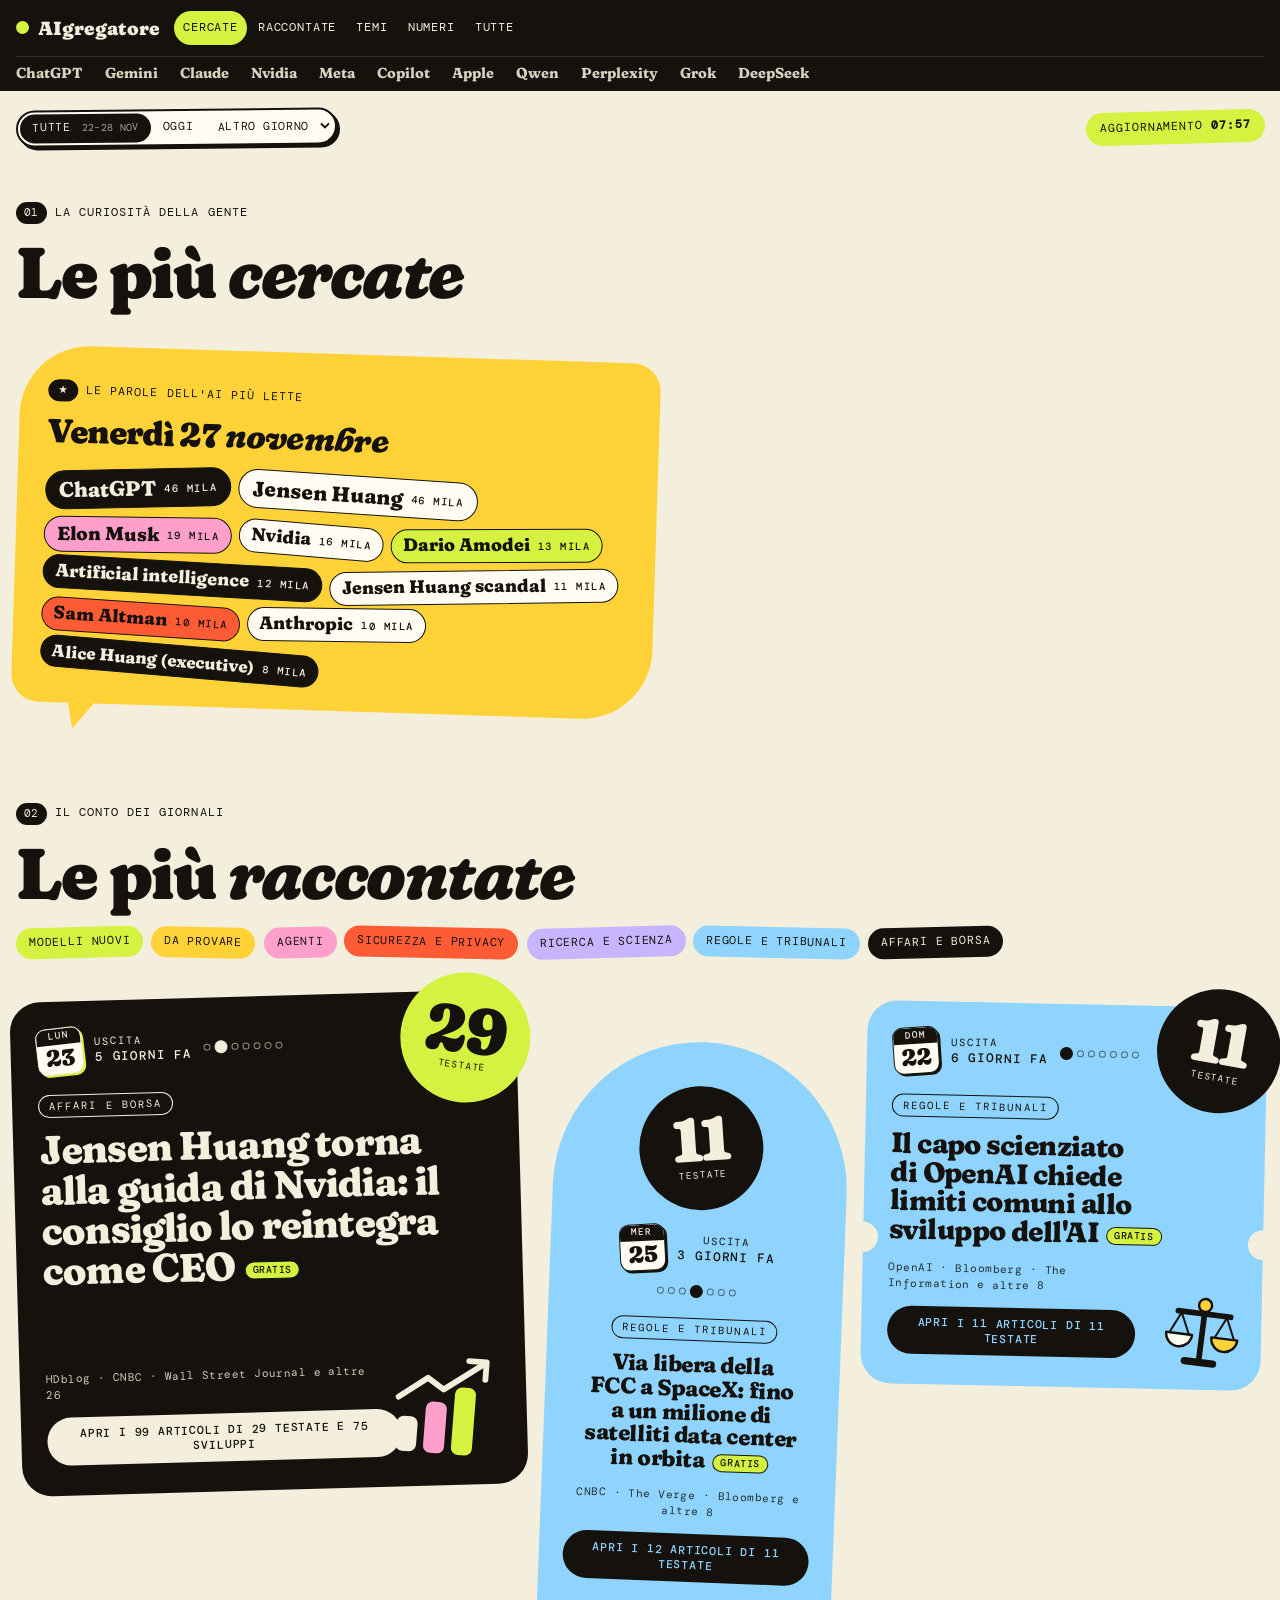
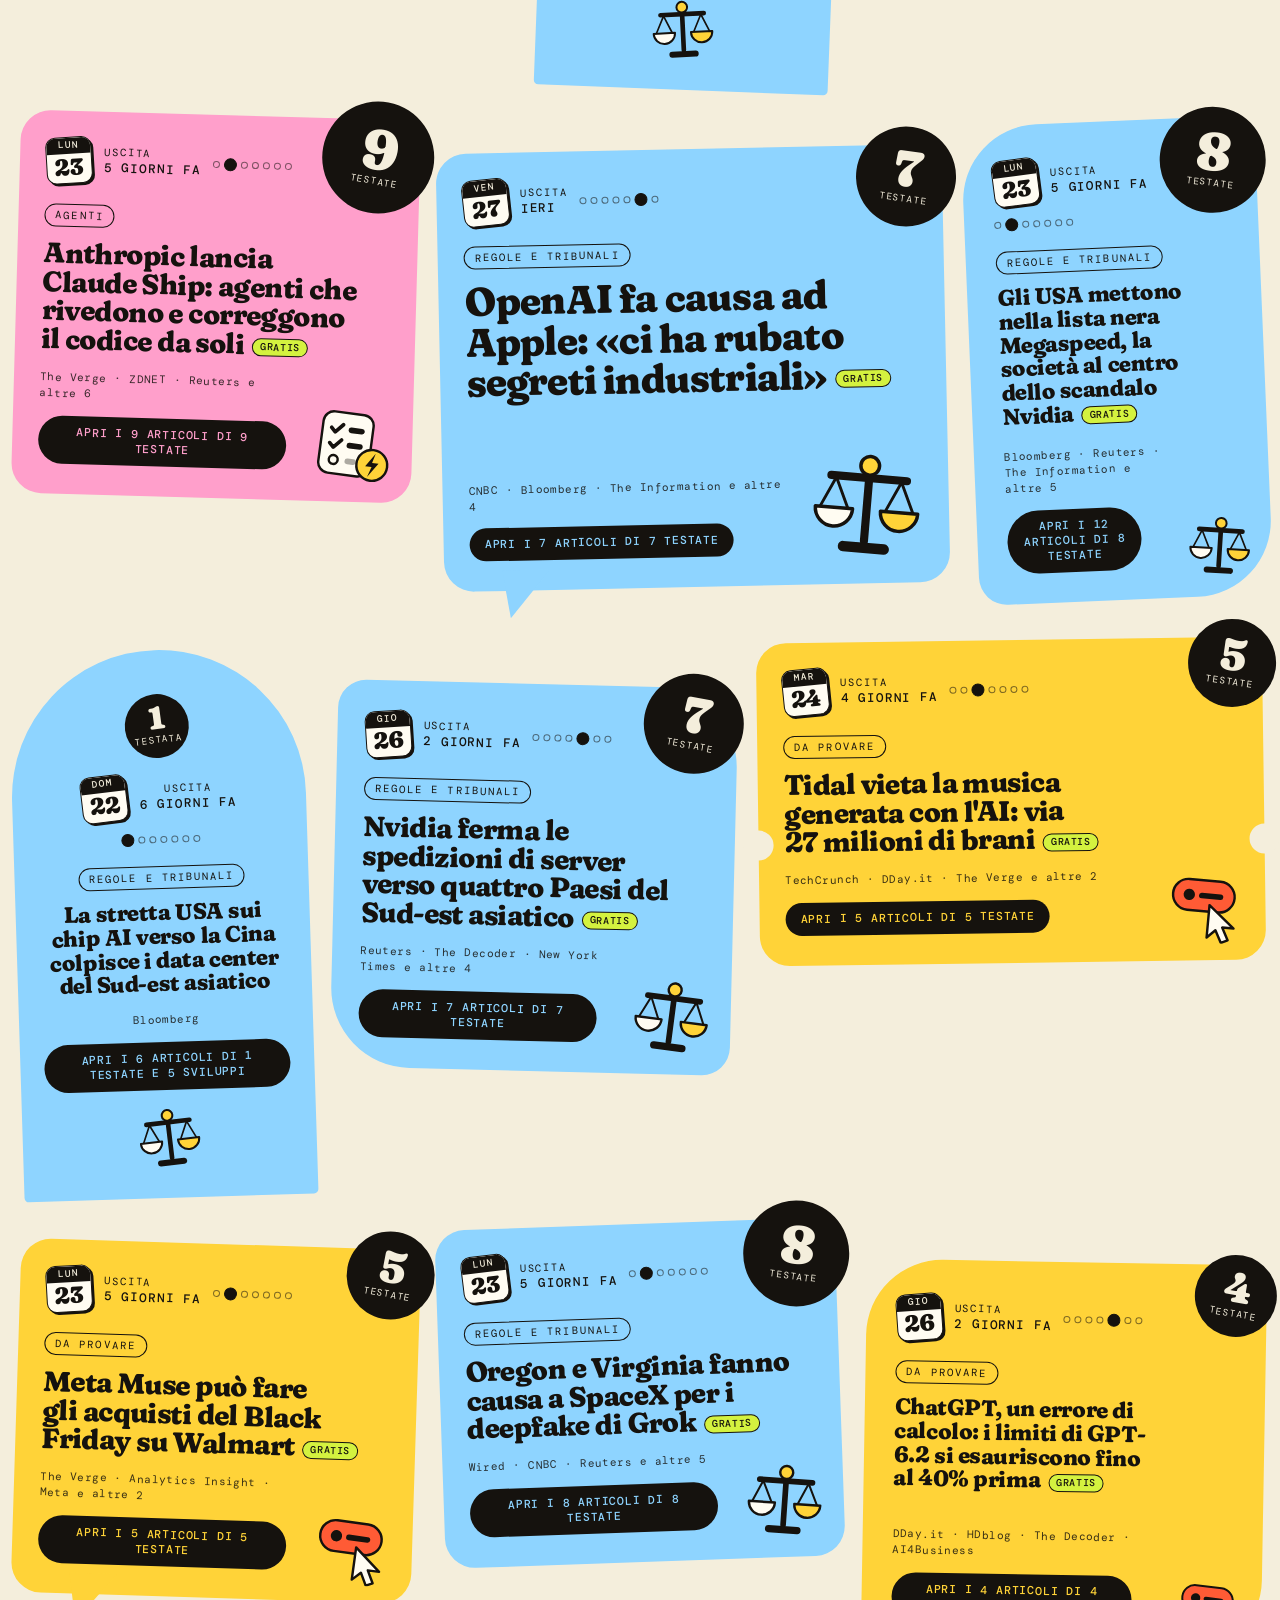
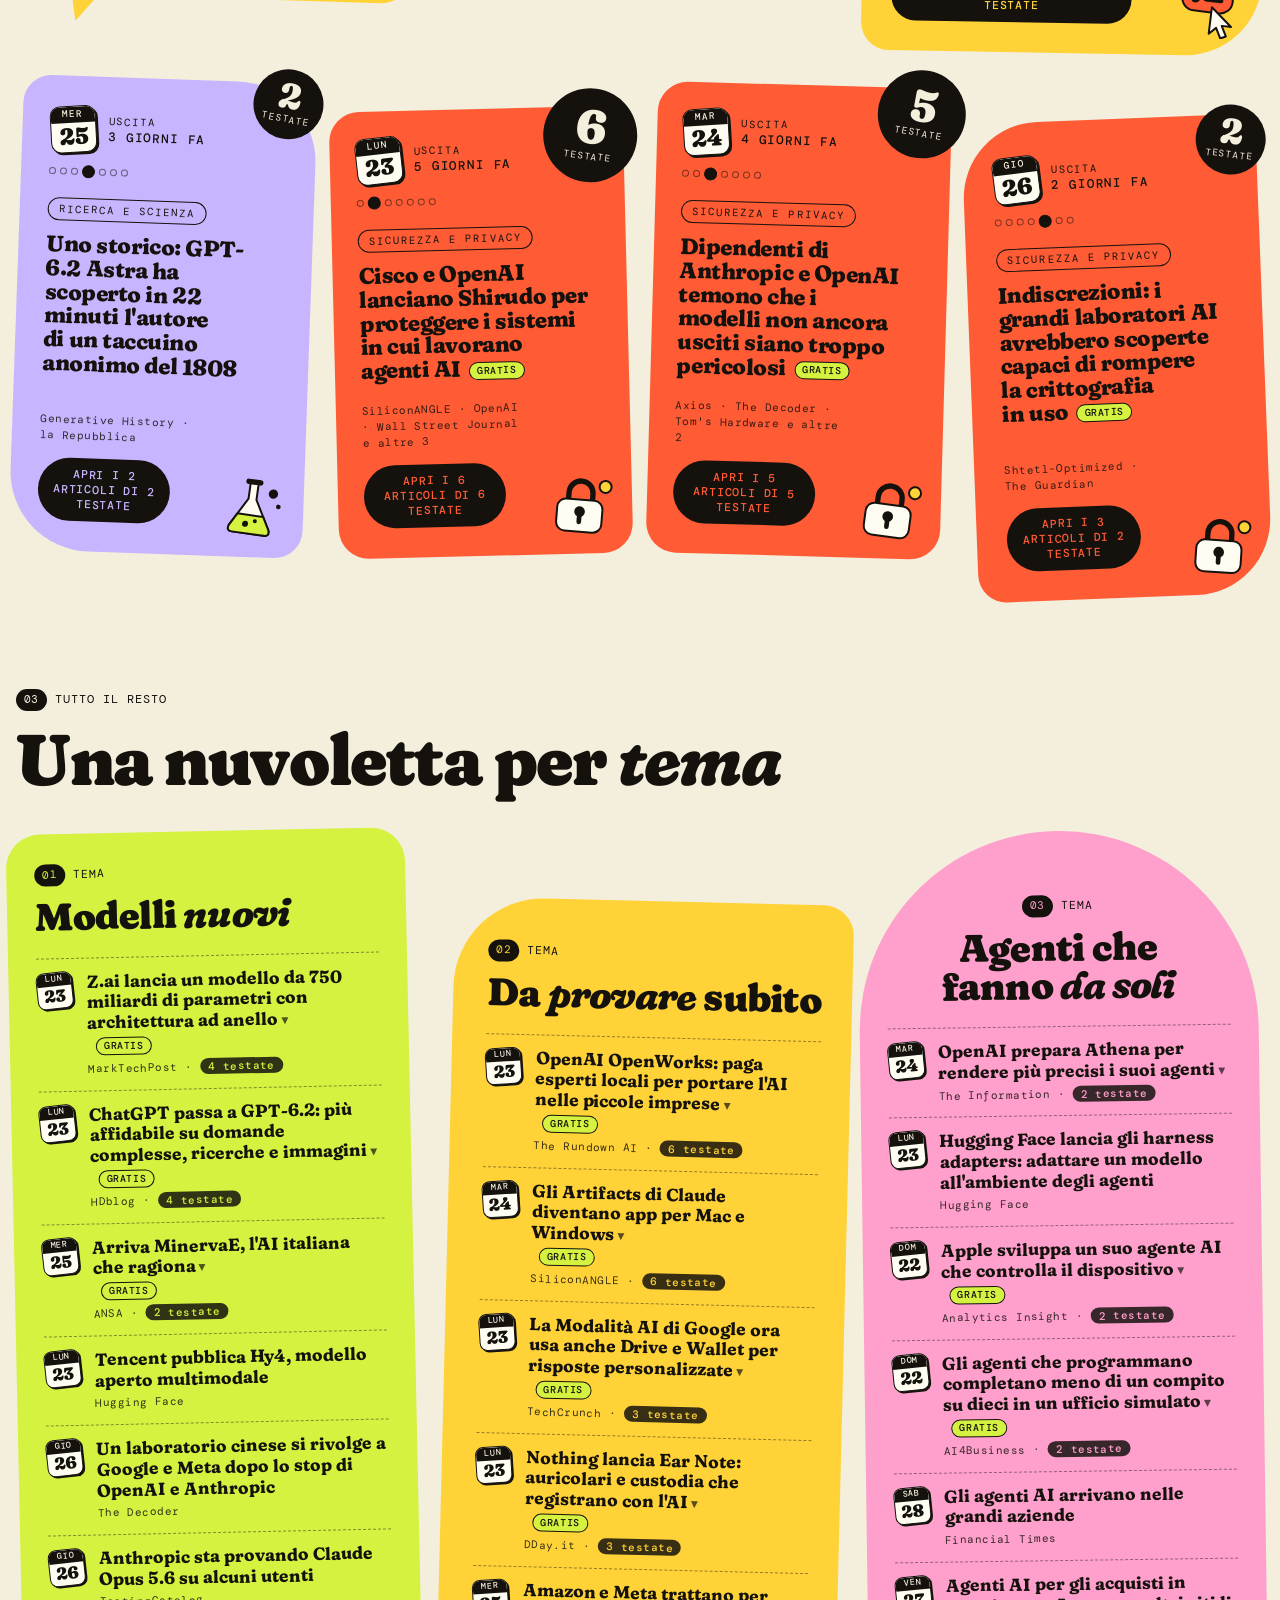
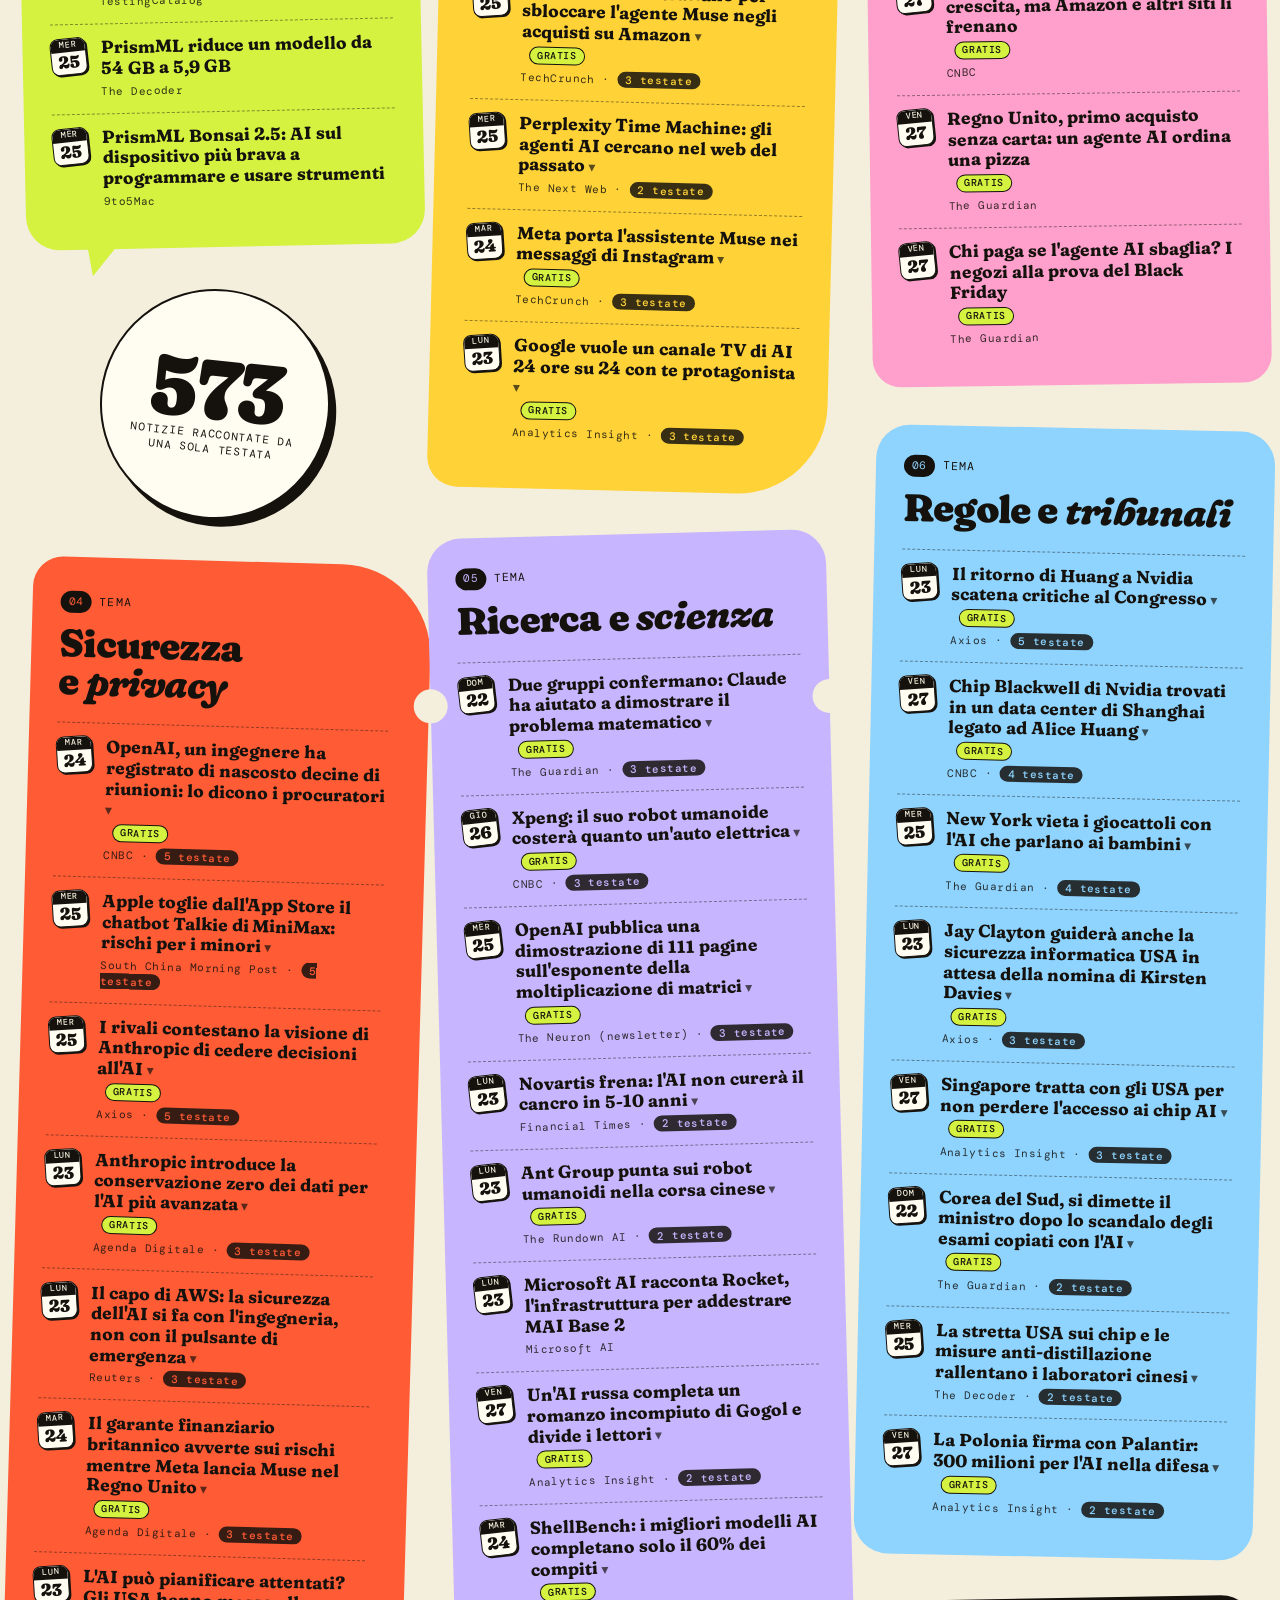
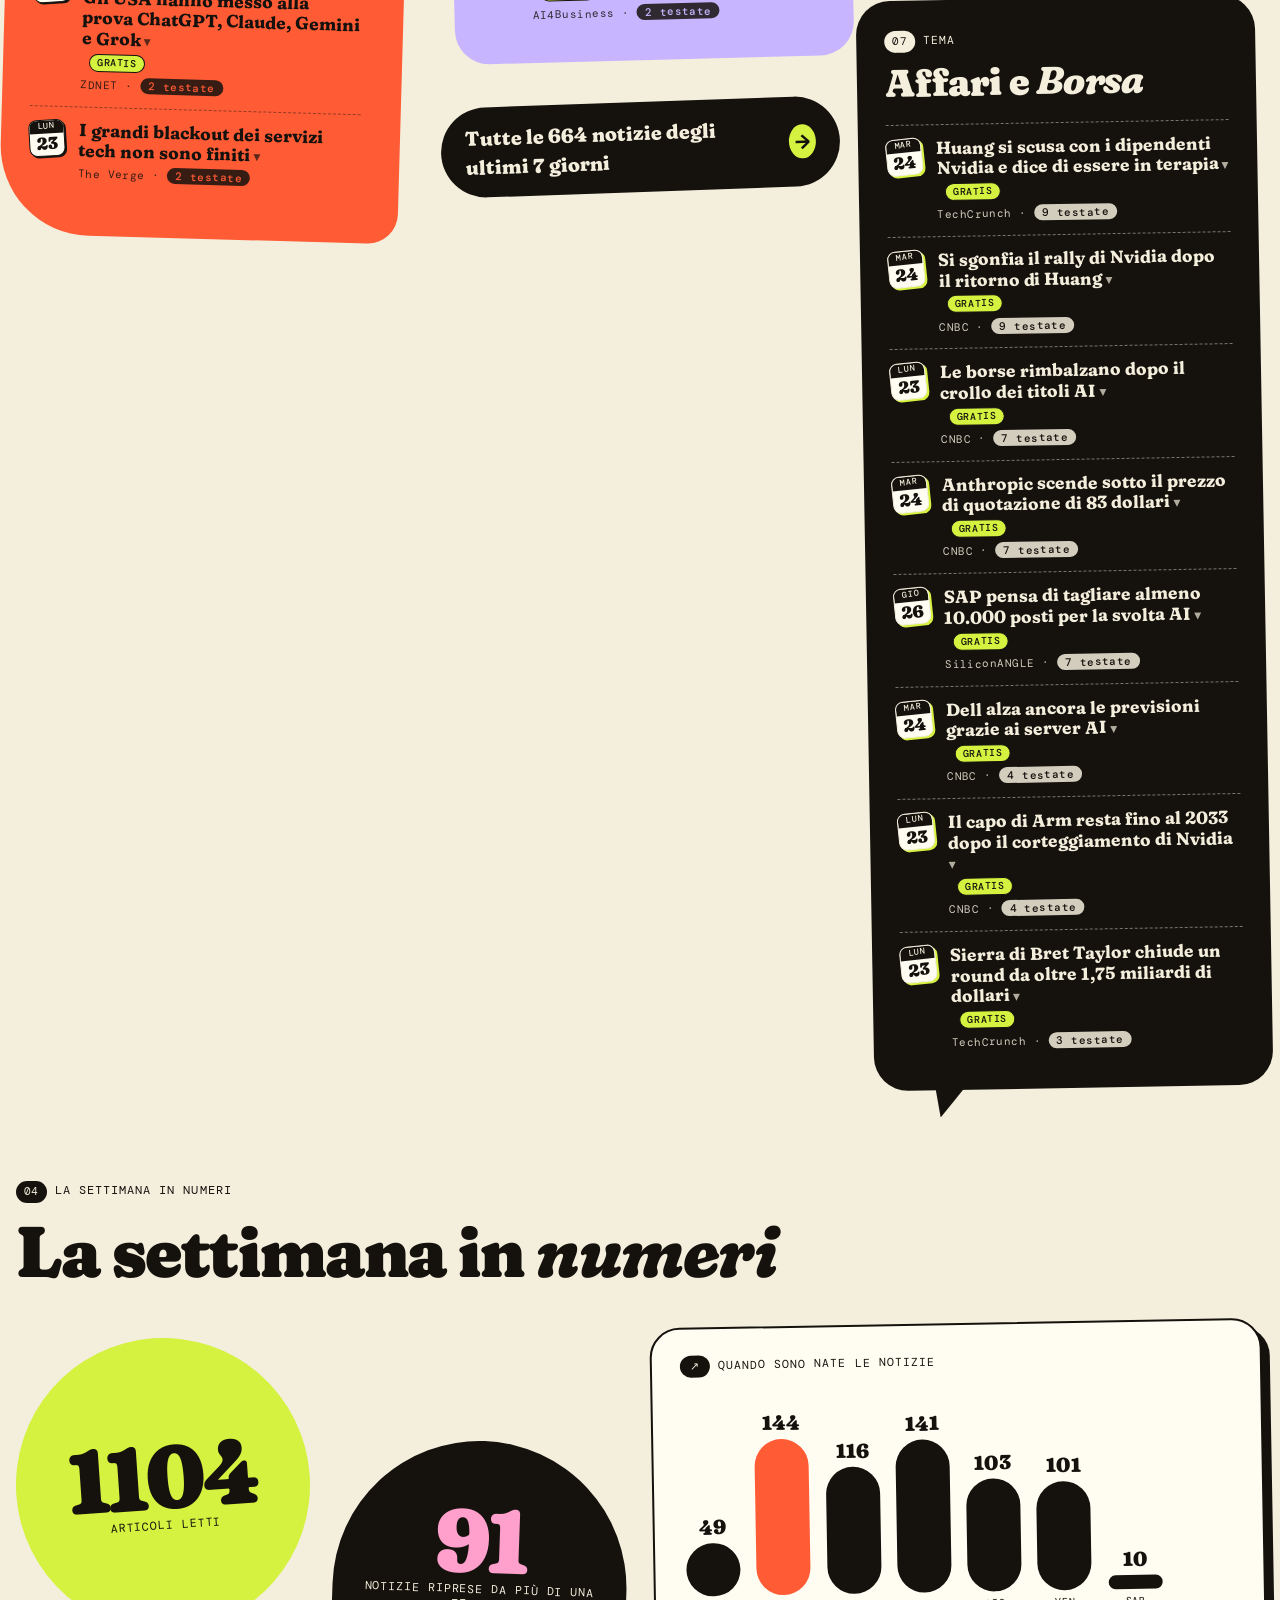
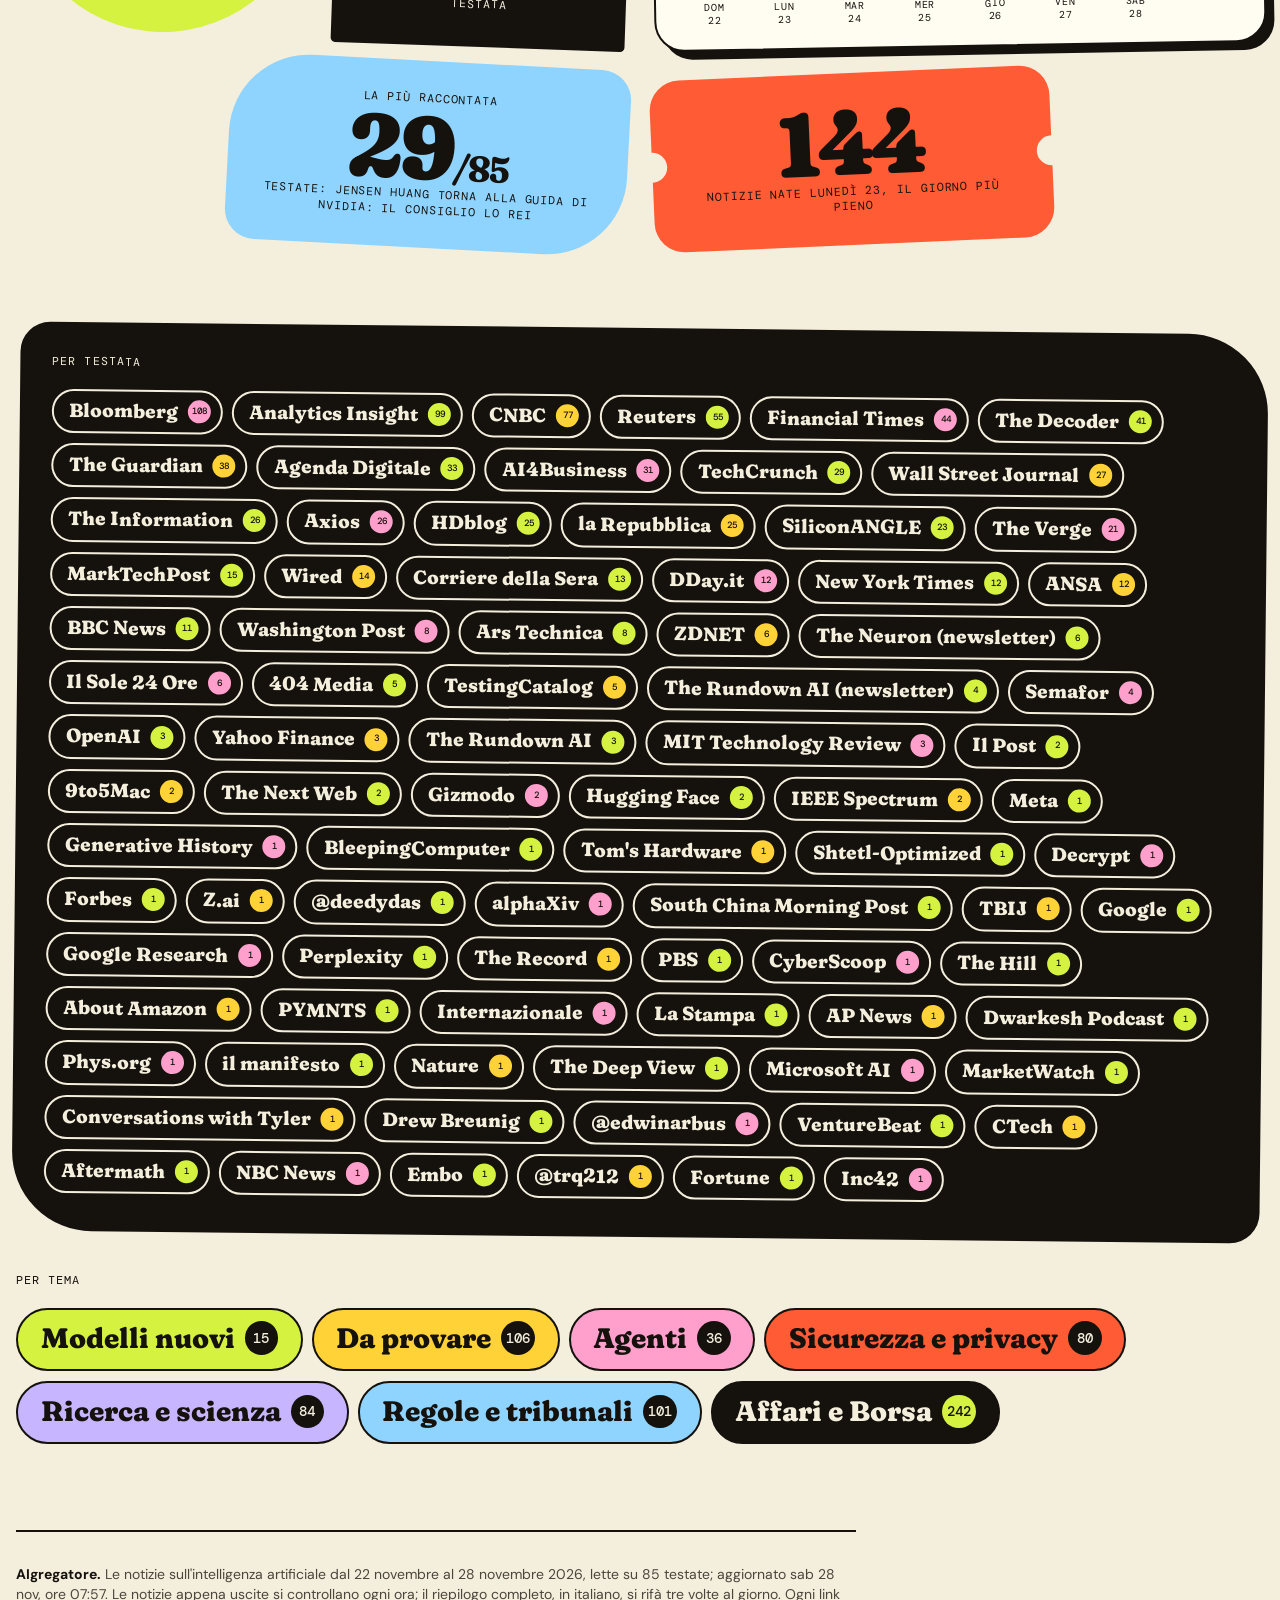
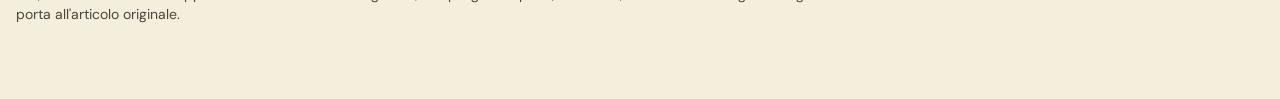
==== commit b8ff8a70: "AIgregatore: aggiornamento automatico 2026-11-28 06:57 UTC" ====
--- a/aigregatore/index.html
+++ b/aigregatore/index.html
@@ -4,9 +4,9 @@
 <meta charset="utf-8">
 <meta name="viewport" content="width=device-width, initial-scale=1, viewport-fit=cover">
 <title>AIgregatore · le notizie sull'AI, contate e messe in fila</title>
-<meta name="description" content="Le notizie sull&#x27;intelligenza artificiale degli ultimi 7 giorni, lette su 75 testate: le più cercate, le più raccontate e tutto il resto diviso per tema. Si aggiorna da solo.">
+<meta name="description" content="Le notizie sull&#x27;intelligenza artificiale degli ultimi 7 giorni, lette su 85 testate: le più cercate, le più raccontate e tutto il resto diviso per tema. Si aggiorna da solo.">
 <meta property="og:title" content="AIgregatore">
-<meta property="og:description" content="Le notizie sull&#x27;intelligenza artificiale degli ultimi 7 giorni, lette su 75 testate: le più cercate, le più raccontate e tutto il resto diviso per tema. Si aggiorna da solo.">
+<meta property="og:description" content="Le notizie sull&#x27;intelligenza artificiale degli ultimi 7 giorni, lette su 85 testate: le più cercate, le più raccontate e tutto il resto diviso per tema. Si aggiorna da solo.">
 <meta property="og:type" content="website">
 <meta name="theme-color" content="#F4EEDC">
 <link rel="icon" href="data:image/svg+xml,%3Csvg xmlns='http://www.w3.org/2000/svg' viewBox='0 0 64 64'%3E%3Crect width='64' height='64' rx='18' fill='%2315120E'/%3E%3Ccircle cx='32' cy='32' r='14' fill='%23D4F23F'/%3E%3C/svg%3E">
@@ -30,7 +30,7 @@
 
 <div class="barra"><nav class="nastro" aria-label="Menù"><h1 class="logo"><i></i><span class="w">AIgregatore</span></h1><div class="scorri"><a href="#cercate" data-s="cercate">Cercate</a><a href="#raccontate" data-s="raccontate">Raccontate</a><a href="#temi" data-s="temi">Temi</a><a href="#numeri" data-s="numeri">Numeri</a><a href="tutte.html">Tutte</a></div></nav><nav class="ditte" aria-label="Aziende"><div class="scorri"><a class="as" href="#vista" role="button" aria-pressed="false" data-fk="a" data-fv="openai" data-fl="ChatGPT e OpenAI" title="ChatGPT e OpenAI">ChatGPT</a><a class="as" href="#vista" role="button" aria-pressed="false" data-fk="a" data-fv="google" data-fl="Gemini e Google" title="Gemini e Google">Gemini</a><a class="as" href="#vista" role="button" aria-pressed="false" data-fk="a" data-fv="anthropic" data-fl="Claude e Anthropic" title="Claude e Anthropic">Claude</a><a class="as" href="#vista" role="button" aria-pressed="false" data-fk="a" data-fv="nvidia" data-fl="Nvidia" title="Nvidia">Nvidia</a><a class="as" href="#vista" role="button" aria-pressed="false" data-fk="a" data-fv="meta" data-fl="Meta" title="Meta">Meta</a><a class="as" href="#vista" role="button" aria-pressed="false" data-fk="a" data-fv="microsoft" data-fl="Copilot e Microsoft" title="Copilot e Microsoft">Copilot</a><a class="as" href="#vista" role="button" aria-pressed="false" data-fk="a" data-fv="apple" data-fl="Apple e Siri" title="Apple e Siri">Apple</a><a class="as" href="#vista" role="button" aria-pressed="false" data-fk="a" data-fv="qwen" data-fl="Qwen e Alibaba" title="Qwen e Alibaba">Qwen</a><a class="as" href="#vista" role="button" aria-pressed="false" data-fk="a" data-fv="perplexity" data-fl="Perplexity" title="Perplexity">Perplexity</a><a class="as" href="#vista" role="button" aria-pressed="false" data-fk="a" data-fv="grok" data-fl="Grok e xAI" title="Grok e xAI">Grok</a><a class="as" href="#vista" role="button" aria-pressed="false" data-fk="a" data-fv="deepseek" data-fl="DeepSeek" title="DeepSeek">DeepSeek</a></div></nav></div>
 <div class="page" id="page">
-<div class="eds"><div class="vedi" role="group" aria-label="Quali notizie"><a class="vg on" href="#" data-g="" aria-pressed="true">Tutte <small>21–27 nov</small></a><a class="vg" href="#g=oggi" data-g="oggi" aria-pressed="false">Oggi</a><select class="vgs" id="vedi-giorno" aria-label="Un altro giorno" data-pre=""><option value="">Altro giorno</option><option value="2026-11-26">ieri, gio 26</option><option value="2026-11-25">mer 25</option><option value="2026-11-24">mar 24</option><option value="2026-11-23">lun 23</option><option value="2026-11-22">dom 22</option><option value="2026-11-21">sab 21</option></select></div><span class="ed ed2">Aggiornamento <b id="agg-ora" data-t="2026-11-27 18:59">19:59</b></span></div>
+<div class="eds"><div class="vedi" role="group" aria-label="Quali notizie"><a class="vg on" href="#" data-g="" aria-pressed="true">Tutte <small>22–28 nov</small></a><a class="vg" href="#g=oggi" data-g="oggi" aria-pressed="false">Oggi</a><select class="vgs" id="vedi-giorno" aria-label="Un altro giorno" data-pre=""><option value="">Altro giorno</option><option value="2026-11-27">ieri, ven 27</option><option value="2026-11-26">gio 26</option><option value="2026-11-25">mer 25</option><option value="2026-11-24">mar 24</option><option value="2026-11-23">lun 23</option><option value="2026-11-22">dom 22</option></select></div><span class="ed ed2">Aggiornamento <b id="agg-ora" data-t="2026-11-28 06:57">07:57</b></span></div>
 
 <section id="vista" class="blk first" hidden aria-live="polite"></section>
 
@@ -42,8 +42,8 @@
     <aside class="side">
       <div class="terms" style="--r:1.8deg">
         <p class="lab"><span class="pill">★</span> le parole dell'AI più lette</p>
-        <h3>Giovedì 26 <em>novembre</em></h3>
-        <div class="tcloud"><span class="term t-ink" style="--fs:22px;--r:-3deg">Jensen Huang <b>64 mila</b></span><span class="term t-paper" style="--fs:21px;--r:2deg">ChatGPT <b>56 mila</b></span><span class="term t-pink" style="--fs:19px;--r:-1deg">Nvidia <b>22 mila</b></span><span class="term t-paper" style="--fs:19px;--r:3deg">Elon Musk <b>19 mila</b></span><span class="term t-lime" style="--fs:18px;--r:-2deg">Dario Amodei <b>15 mila</b></span><span class="term t-ink" style="--fs:18px;--r:1.5deg">Artificial intelligence <b>12 mila</b></span><span class="term t-paper" style="--fs:18px;--r:-2.5deg">Jensen Huang scandal <b>12 mila</b></span><span class="term t-tomato" style="--fs:18px;--r:2deg">Anthropic <b>12 mila</b></span><span class="term t-paper" style="--fs:18px;--r:-1deg">Sam Altman <b>11 mila</b></span><span class="term t-ink" style="--fs:18px;--r:3deg">Alice Huang (executive) <b>11 mila</b></span></div>
+        <h3>Venerdì 27 <em>novembre</em></h3>
+        <div class="tcloud"><span class="term t-ink" style="--fs:21px;--r:-3deg">ChatGPT <b>46 mila</b></span><span class="term t-paper" style="--fs:21px;--r:2deg">Jensen Huang <b>46 mila</b></span><span class="term t-pink" style="--fs:19px;--r:-1deg">Elon Musk <b>19 mila</b></span><span class="term t-paper" style="--fs:18px;--r:3deg">Nvidia <b>16 mila</b></span><span class="term t-lime" style="--fs:18px;--r:-2deg">Dario Amodei <b>13 mila</b></span><span class="term t-ink" style="--fs:18px;--r:1.5deg">Artificial intelligence <b>12 mila</b></span><span class="term t-paper" style="--fs:18px;--r:-2.5deg">Jensen Huang scandal <b>11 mila</b></span><span class="term t-tomato" style="--fs:18px;--r:2deg">Sam Altman <b>10 mila</b></span><span class="term t-paper" style="--fs:18px;--r:-1deg">Anthropic <b>10 mila</b></span><span class="term t-ink" style="--fs:17px;--r:3deg">Alice Huang (executive) <b>8 mila</b></span></div>
       </div>
     </aside>
   </div>
@@ -53,116 +53,116 @@
   <header class="sec"><p class="lab"><span class="pill">02</span> il conto dei giornali</p><h2>Le più <em>raccontate</em></h2>
   <div class="legend"><a class="lg c-mod" href="#t-mod">Modelli nuovi</a><a class="lg c-app" href="#t-app">Da provare</a><a class="lg c-age" href="#t-age">Agenti</a><a class="lg c-sic" href="#t-sic">Sicurezza e privacy</a><a class="lg c-ric" href="#t-ric">Ricerca e scienza</a><a class="lg c-reg" href="#t-reg">Regole e tribunali</a><a class="lg c-aff" href="#t-aff">Affari e Borsa</a></div></header>
   <div class="g12 mosaic"><article class="card c-aff s5  xl" style="--r:-1.6deg;--y:0px">
-<span class="n" style="--d:130px" title="29 testate su 75 ne hanno scritto"><b>29</b><i>testate</i></span>
-<div class="when"><span class="leaf" title="Notizia uscita lunedì 23 novembre"><b>lun</b><i>23</i></span><span class="whentxt">uscita<br><strong>4 giorni fa</strong></span><span class="week" aria-hidden="true"><i class=""></i><i class=""></i><i class="on"></i><i class=""></i><i class=""></i><i class=""></i><i class=""></i></span></div>
+<span class="n" style="--d:130px" title="29 testate su 85 ne hanno scritto"><b>29</b><i>testate</i></span>
+<div class="when"><span class="leaf" title="Notizia uscita lunedì 23 novembre"><b>lun</b><i>23</i></span><span class="whentxt">uscita<br><strong>5 giorni fa</strong></span><span class="week" aria-hidden="true"><i class=""></i><i class="on"></i><i class=""></i><i class=""></i><i class=""></i><i class=""></i><i class=""></i></span></div>
 <p class="cat">Affari e Borsa</p>
 <h3><a href="https://www.hdblog.it/nvidia/articoli/n677951/jensen-huang-torna-nvidia-ceo/" data-p="1" target="_blank" rel="noopener">Jensen Huang torna alla guida di Nvidia: il consiglio lo reintegra come CEO</a><span class="gr" title="Articolo che si legge gratis per intero">gratis</span></h3>
 <p class="src">HDblog · CNBC · Wall Street Journal e altre 26</p>
 <svg class="ill" viewBox="0 0 96 96" aria-hidden="true"><use href="#i-aff"/></svg>
 </article><article class="card c-reg s3 arch m" style="--r:2.2deg;--y:46px">
-<span class="n" style="--d:124px" title="11 testate su 75 ne hanno scritto"><b>11</b><i>testate</i></span>
-<div class="when"><span class="leaf" title="Notizia uscita mercoledì 25 novembre"><b>mer</b><i>25</i></span><span class="whentxt">uscita<br><strong>2 giorni fa</strong></span><span class="week" aria-hidden="true"><i class=""></i><i class=""></i><i class=""></i><i class=""></i><i class="on"></i><i class=""></i><i class=""></i></span></div>
+<span class="n" style="--d:124px" title="11 testate su 85 ne hanno scritto"><b>11</b><i>testate</i></span>
+<div class="when"><span class="leaf" title="Notizia uscita mercoledì 25 novembre"><b>mer</b><i>25</i></span><span class="whentxt">uscita<br><strong>3 giorni fa</strong></span><span class="week" aria-hidden="true"><i class=""></i><i class=""></i><i class=""></i><i class="on"></i><i class=""></i><i class=""></i><i class=""></i></span></div>
 <p class="cat">Regole e tribunali</p>
 <h3><a href="https://news.google.com/rss/articles/[base64]?oc=5" data-p="2" target="_blank" rel="noopener">Via libera della FCC a SpaceX: fino a un milione di satelliti data center in orbita</a><span class="gr" title="Articolo che si legge gratis per intero">gratis</span></h3>
 <p class="src">CNBC · The Verge · Bloomberg e altre 8</p>
 <svg class="ill" viewBox="0 0 96 96" aria-hidden="true"><use href="#i-reg"/></svg>
 </article><article class="card c-reg s4 ticket l" style="--r:1.2deg;--y:8px">
-<span class="n" style="--d:124px" title="11 testate su 75 ne hanno scritto"><b>11</b><i>testate</i></span>
-<div class="when"><span class="leaf" title="Notizia uscita domenica 22 novembre"><b>dom</b><i>22</i></span><span class="whentxt">uscita<br><strong>5 giorni fa</strong></span><span class="week" aria-hidden="true"><i class=""></i><i class="on"></i><i class=""></i><i class=""></i><i class=""></i><i class=""></i><i class=""></i></span></div>
+<span class="n" style="--d:124px" title="11 testate su 85 ne hanno scritto"><b>11</b><i>testate</i></span>
+<div class="when"><span class="leaf" title="Notizia uscita domenica 22 novembre"><b>dom</b><i>22</i></span><span class="whentxt">uscita<br><strong>6 giorni fa</strong></span><span class="week" aria-hidden="true"><i class="on"></i><i class=""></i><i class=""></i><i class=""></i><i class=""></i><i class=""></i><i class=""></i></span></div>
 <p class="cat">Regole e tribunali</p>
 <h3><a href="https://techcrunch.com/2026/11/22/openais-chief-scientist-has-thoughts-on-how-to-limit-ai-development/" data-p="3" target="_blank" rel="noopener">Il capo scienziato di OpenAI chiede limiti comuni allo sviluppo dell&#x27;AI</a><span class="gr" title="Articolo che si legge gratis per intero">gratis</span></h3>
 <p class="src">OpenAI · Bloomberg · The Information e altre 8</p>
 <svg class="ill" viewBox="0 0 96 96" aria-hidden="true"><use href="#i-reg"/></svg>
 </article><article class="card c-age s4  l" style="--r:1.6deg;--y:0px">
-<span class="n" style="--d:112px" title="9 testate su 75 ne hanno scritto"><b>9</b><i>testate</i></span>
-<div class="when"><span class="leaf" title="Notizia uscita lunedì 23 novembre"><b>lun</b><i>23</i></span><span class="whentxt">uscita<br><strong>4 giorni fa</strong></span><span class="week" aria-hidden="true"><i class=""></i><i class=""></i><i class="on"></i><i class=""></i><i class=""></i><i class=""></i><i class=""></i></span></div>
+<span class="n" style="--d:112px" title="9 testate su 85 ne hanno scritto"><b>9</b><i>testate</i></span>
+<div class="when"><span class="leaf" title="Notizia uscita lunedì 23 novembre"><b>lun</b><i>23</i></span><span class="whentxt">uscita<br><strong>5 giorni fa</strong></span><span class="week" aria-hidden="true"><i class=""></i><i class="on"></i><i class=""></i><i class=""></i><i class=""></i><i class=""></i><i class=""></i></span></div>
 <p class="cat">Agenti</p>
 <h3><a href="https://www.zdnet.com/innovation/claude-ship-code-how-to-try/" data-p="4" target="_blank" rel="noopener">Anthropic lancia Claude Ship: agenti che rivedono e correggono il codice da soli</a><span class="gr" title="Articolo che si legge gratis per intero">gratis</span></h3>
 <p class="src">The Verge · ZDNET · Reuters e altre 6</p>
 <svg class="ill" viewBox="0 0 96 96" aria-hidden="true"><use href="#i-age"/></svg>
-</article><article class="card c-app s5 tail xl" style="--r:-1.2deg;--y:34px">
-<span class="n" style="--d:88px" title="5 testate su 75 ne hanno scritto"><b>5</b><i>testate</i></span>
-<div class="when"><span class="leaf" title="Notizia uscita martedì 24 novembre"><b>mar</b><i>24</i></span><span class="whentxt">uscita<br><strong>3 giorni fa</strong></span><span class="week" aria-hidden="true"><i class=""></i><i class=""></i><i class=""></i><i class="on"></i><i class=""></i><i class=""></i><i class=""></i></span></div>
+</article><article class="card c-reg s5 tail xl" style="--r:-1.2deg;--y:34px">
+<span class="n" style="--d:100px" title="7 testate su 85 ne hanno scritto"><b>7</b><i>testate</i></span>
+<div class="when"><span class="leaf" title="Notizia uscita venerdì 27 novembre"><b>ven</b><i>27</i></span><span class="whentxt">uscita<br><strong>ieri</strong></span><span class="week" aria-hidden="true"><i class=""></i><i class=""></i><i class=""></i><i class=""></i><i class=""></i><i class="on"></i><i class=""></i></span></div>
+<p class="cat">Regole e tribunali</p>
+<h3><a href="https://news.google.com/rss/articles/[base64]?oc=5" data-p="5" target="_blank" rel="noopener">OpenAI fa causa ad Apple: «ci ha rubato segreti industriali»</a><span class="gr" title="Articolo che si legge gratis per intero">gratis</span></h3>
+<p class="src">CNBC · Bloomberg · The Information e altre 4</p>
+<svg class="ill" viewBox="0 0 96 96" aria-hidden="true"><use href="#i-reg"/></svg>
+</article><article class="card c-reg s3 blob m" style="--r:-2.4deg;--y:6px">
+<span class="n" style="--d:106px" title="8 testate su 85 ne hanno scritto"><b>8</b><i>testate</i></span>
+<div class="when"><span class="leaf" title="Notizia uscita lunedì 23 novembre"><b>lun</b><i>23</i></span><span class="whentxt">uscita<br><strong>5 giorni fa</strong></span><span class="week" aria-hidden="true"><i class=""></i><i class="on"></i><i class=""></i><i class=""></i><i class=""></i><i class=""></i><i class=""></i></span></div>
+<p class="cat">Regole e tribunali</p>
+<h3><a href="https://techcrunch.com/2026/11/23/megaspeed-the-company-at-the-center-of-the-jensen-huang-scandal-appears-headed-for-a-u-s-blacklist/" data-p="6" target="_blank" rel="noopener">Gli USA mettono nella lista nera Megaspeed, la società al centro dello scandalo Nvidia</a><span class="gr" title="Articolo che si legge gratis per intero">gratis</span></h3>
+<p class="src">Bloomberg · Reuters · The Information e altre 5</p>
+<svg class="ill" viewBox="0 0 96 96" aria-hidden="true"><use href="#i-reg"/></svg>
+</article><article class="card c-reg s3 arch m" style="--r:-1.8deg;--y:10px">
+<span class="n" style="--d:64px" title="1 testate su 85 ne hanno scritto"><b>1</b><i>testata</i></span>
+<div class="when"><span class="leaf" title="Notizia uscita domenica 22 novembre"><b>dom</b><i>22</i></span><span class="whentxt">uscita<br><strong>6 giorni fa</strong></span><span class="week" aria-hidden="true"><i class="on"></i><i class=""></i><i class=""></i><i class=""></i><i class=""></i><i class=""></i><i class=""></i></span></div>
+<p class="cat">Regole e tribunali</p>
+<h3><a href="https://www.bloomberg.com/news/features/2026-11-22/trump-s-ai-chip-crackdown-on-china-after-nvidia-crisis-squeezes-southeast-asia" data-p="7" target="_blank" rel="noopener">La stretta USA sui chip AI verso la Cina colpisce i data center del Sud-est asiatico</a></h3>
+<p class="src">Bloomberg</p>
+<svg class="ill" viewBox="0 0 96 96" aria-hidden="true"><use href="#i-reg"/></svg>
+</article><article class="card c-reg s4 blob2 l" style="--r:1.4deg;--y:44px">
+<span class="n" style="--d:100px" title="7 testate su 85 ne hanno scritto"><b>7</b><i>testate</i></span>
+<div class="when"><span class="leaf" title="Notizia uscita giovedì 26 novembre"><b>gio</b><i>26</i></span><span class="whentxt">uscita<br><strong>2 giorni fa</strong></span><span class="week" aria-hidden="true"><i class=""></i><i class=""></i><i class=""></i><i class=""></i><i class="on"></i><i class=""></i><i class=""></i></span></div>
+<p class="cat">Regole e tribunali</p>
+<h3><a href="https://www.analyticsinsight.net/stocks/nvidia-halts-ai-server-shipments-to-four-southeast-asian-countries-amid-us-chip-curbs" data-p="8" target="_blank" rel="noopener">Nvidia ferma le spedizioni di server verso quattro Paesi del Sud-est asiatico</a><span class="gr" title="Articolo che si legge gratis per intero">gratis</span></h3>
+<p class="src">Reuters · The Decoder · New York Times e altre 4</p>
+<svg class="ill" viewBox="0 0 96 96" aria-hidden="true"><use href="#i-reg"/></svg>
+</article><article class="card c-app s5 ticket l" style="--r:-0.8deg;--y:0px">
+<span class="n" style="--d:88px" title="5 testate su 85 ne hanno scritto"><b>5</b><i>testate</i></span>
+<div class="when"><span class="leaf" title="Notizia uscita martedì 24 novembre"><b>mar</b><i>24</i></span><span class="whentxt">uscita<br><strong>4 giorni fa</strong></span><span class="week" aria-hidden="true"><i class=""></i><i class=""></i><i class="on"></i><i class=""></i><i class=""></i><i class=""></i><i class=""></i></span></div>
 <p class="cat">Da provare</p>
-<h3><a href="https://techcrunch.com/2026/11/24/tidal-to-ban-and-remove-millions-of-ai-generated-tracks-as-ai-slop-inundates-music-streaming/" data-p="5" target="_blank" rel="noopener">Tidal vieta la musica generata con l&#x27;AI: via 27 milioni di brani</a><span class="gr" title="Articolo che si legge gratis per intero">gratis</span></h3>
+<h3><a href="https://techcrunch.com/2026/11/24/tidal-to-ban-and-remove-millions-of-ai-generated-tracks-as-ai-slop-inundates-music-streaming/" data-p="9" target="_blank" rel="noopener">Tidal vieta la musica generata con l&#x27;AI: via 27 milioni di brani</a><span class="gr" title="Articolo che si legge gratis per intero">gratis</span></h3>
 <p class="src">TechCrunch · DDay.it · The Verge e altre 2</p>
 <svg class="ill" viewBox="0 0 96 96" aria-hidden="true"><use href="#i-app"/></svg>
-</article><article class="card c-reg s3 blob m" style="--r:-2.4deg;--y:6px">
-<span class="n" style="--d:106px" title="8 testate su 75 ne hanno scritto"><b>8</b><i>testate</i></span>
-<div class="when"><span class="leaf" title="Notizia uscita lunedì 23 novembre"><b>lun</b><i>23</i></span><span class="whentxt">uscita<br><strong>4 giorni fa</strong></span><span class="week" aria-hidden="true"><i class=""></i><i class=""></i><i class="on"></i><i class=""></i><i class=""></i><i class=""></i><i class=""></i></span></div>
-<p class="cat">Regole e tribunali</p>
-<h3><a href="https://techcrunch.com/2026/11/23/megaspeed-the-company-at-the-center-of-the-jensen-huang-scandal-appears-headed-for-a-u-s-blacklist/" data-p="6" target="_blank" rel="noopener">Gli USA mettono nella lista nera Megaspeed, la società al centro dello scandalo Nvidia</a><span class="gr" title="Articolo che si legge gratis per intero">gratis</span></h3>
-<p class="src">Bloomberg · Reuters · The Information e altre 5</p>
-<svg class="ill" viewBox="0 0 96 96" aria-hidden="true"><use href="#i-reg"/></svg>
-</article><article class="card c-app s3 arch m" style="--r:-1.8deg;--y:10px">
-<span class="n" style="--d:82px" title="4 testate su 75 ne hanno scritto"><b>4</b><i>testate</i></span>
-<div class="when"><span class="leaf" title="Notizia uscita giovedì 26 novembre"><b>gio</b><i>26</i></span><span class="whentxt">uscita<br><strong>ieri</strong></span><span class="week" aria-hidden="true"><i class=""></i><i class=""></i><i class=""></i><i class=""></i><i class=""></i><i class="on"></i><i class=""></i></span></div>
+</article><article class="card c-app s4 tail l" style="--r:1.8deg;--y:20px">
+<span class="n" style="--d:88px" title="5 testate su 85 ne hanno scritto"><b>5</b><i>testate</i></span>
+<div class="when"><span class="leaf" title="Notizia uscita lunedì 23 novembre"><b>lun</b><i>23</i></span><span class="whentxt">uscita<br><strong>5 giorni fa</strong></span><span class="week" aria-hidden="true"><i class=""></i><i class="on"></i><i class=""></i><i class=""></i><i class=""></i><i class=""></i><i class=""></i></span></div>
 <p class="cat">Da provare</p>
-<h3><a href="https://www.dday.it/redazione/59643/openai-ha-sbagliato-i-conti-e-ora-gli-abbonati-esauriscono-i-limiti-di-gpt-62-fino-al-40-piu-in-fretta" data-p="7" target="_blank" rel="noopener">ChatGPT, un errore di calcolo: i limiti di GPT-6.2 si esauriscono fino al 40% prima</a><span class="gr" title="Articolo che si legge gratis per intero">gratis</span></h3>
+<h3><a href="https://www.analyticsinsight.net/news/meta-muse-ai-agent-can-do-your-black-friday-shopping-at-walmart" data-p="10" target="_blank" rel="noopener">Meta Muse può fare gli acquisti del Black Friday su Walmart</a><span class="gr" title="Articolo che si legge gratis per intero">gratis</span></h3>
+<p class="src">The Verge · Analytics Insight · Meta e altre 2</p>
+<svg class="ill" viewBox="0 0 96 96" aria-hidden="true"><use href="#i-app"/></svg>
+</article><article class="card c-reg s4  l" style="--r:-2.0deg;--y:0px">
+<span class="n" style="--d:106px" title="8 testate su 85 ne hanno scritto"><b>8</b><i>testate</i></span>
+<div class="when"><span class="leaf" title="Notizia uscita lunedì 23 novembre"><b>lun</b><i>23</i></span><span class="whentxt">uscita<br><strong>5 giorni fa</strong></span><span class="week" aria-hidden="true"><i class=""></i><i class="on"></i><i class=""></i><i class=""></i><i class=""></i><i class=""></i><i class=""></i></span></div>
+<p class="cat">Regole e tribunali</p>
+<h3><a href="https://news.google.com/rss/articles/[base64]?oc=5" data-p="11" target="_blank" rel="noopener">Oregon e Virginia fanno causa a SpaceX per i deepfake di Grok</a><span class="gr" title="Articolo che si legge gratis per intero">gratis</span></h3>
+<p class="src">Wired · CNBC · Reuters e altre 5</p>
+<svg class="ill" viewBox="0 0 96 96" aria-hidden="true"><use href="#i-reg"/></svg>
+</article><article class="card c-app s4 blob m" style="--r:1.0deg;--y:38px">
+<span class="n" style="--d:82px" title="4 testate su 85 ne hanno scritto"><b>4</b><i>testate</i></span>
+<div class="when"><span class="leaf" title="Notizia uscita giovedì 26 novembre"><b>gio</b><i>26</i></span><span class="whentxt">uscita<br><strong>2 giorni fa</strong></span><span class="week" aria-hidden="true"><i class=""></i><i class=""></i><i class=""></i><i class=""></i><i class="on"></i><i class=""></i><i class=""></i></span></div>
+<p class="cat">Da provare</p>
+<h3><a href="https://www.dday.it/redazione/59643/openai-ha-sbagliato-i-conti-e-ora-gli-abbonati-esauriscono-i-limiti-di-gpt-62-fino-al-40-piu-in-fretta" data-p="12" target="_blank" rel="noopener">ChatGPT, un errore di calcolo: i limiti di GPT-6.2 si esauriscono fino al 40% prima</a><span class="gr" title="Articolo che si legge gratis per intero">gratis</span></h3>
 <p class="src">DDay.it · HDblog · The Decoder · AI4Business</p>
 <svg class="ill" viewBox="0 0 96 96" aria-hidden="true"><use href="#i-app"/></svg>
-</article><article class="card c-app s4 blob2 l" style="--r:1.4deg;--y:44px">
-<span class="n" style="--d:64px" title="1 testate su 75 ne hanno scritto"><b>1</b><i>testata</i></span>
-<div class="when"><span class="leaf" title="Notizia uscita venerdì 27 novembre"><b>ven</b><i>27</i></span><span class="whentxt">uscita<br><strong>oggi</strong></span><span class="week" aria-hidden="true"><i class=""></i><i class=""></i><i class=""></i><i class=""></i><i class=""></i><i class=""></i><i class="on"></i></span></div>
-<p class="cat">Da provare</p>
-<h3><a href="https://www.bloomberg.com/news/videos/2026-11-27/how-ai-is-changing-black-friday-video" data-p="8" target="_blank" rel="noopener">Il capo della NRF: con l&#x27;AI cambia il modo di comprare al Black Friday</a></h3>
-<p class="src">Bloomberg</p>
-<svg class="ill" viewBox="0 0 96 96" aria-hidden="true"><use href="#i-app"/></svg>
-</article><article class="card c-app s5 ticket l" style="--r:-0.8deg;--y:0px">
-<span class="n" style="--d:88px" title="5 testate su 75 ne hanno scritto"><b>5</b><i>testate</i></span>
-<div class="when"><span class="leaf" title="Notizia uscita lunedì 23 novembre"><b>lun</b><i>23</i></span><span class="whentxt">uscita<br><strong>4 giorni fa</strong></span><span class="week" aria-hidden="true"><i class=""></i><i class=""></i><i class="on"></i><i class=""></i><i class=""></i><i class=""></i><i class=""></i></span></div>
-<p class="cat">Da provare</p>
-<h3><a href="https://www.analyticsinsight.net/news/meta-muse-ai-agent-can-do-your-black-friday-shopping-at-walmart" data-p="9" target="_blank" rel="noopener">Meta Muse può fare gli acquisti del Black Friday su Walmart</a><span class="gr" title="Articolo che si legge gratis per intero">gratis</span></h3>
-<p class="src">The Verge · Analytics Insight · Meta e altre 2</p>
-<svg class="ill" viewBox="0 0 96 96" aria-hidden="true"><use href="#i-app"/></svg>
-</article><article class="card c-reg s4 tail l" style="--r:1.8deg;--y:20px">
-<span class="n" style="--d:64px" title="1 testate su 75 ne hanno scritto"><b>1</b><i>testata</i></span>
-<div class="when"><span class="leaf" title="Notizia uscita domenica 22 novembre"><b>dom</b><i>22</i></span><span class="whentxt">uscita<br><strong>5 giorni fa</strong></span><span class="week" aria-hidden="true"><i class=""></i><i class="on"></i><i class=""></i><i class=""></i><i class=""></i><i class=""></i><i class=""></i></span></div>
-<p class="cat">Regole e tribunali</p>
-<h3><a href="https://www.bloomberg.com/news/features/2026-11-22/trump-s-ai-chip-crackdown-on-china-after-nvidia-crisis-squeezes-southeast-asia" data-p="10" target="_blank" rel="noopener">La stretta USA sui chip AI verso la Cina colpisce i data center del Sud-est asiatico</a></h3>
-<p class="src">Bloomberg</p>
-<svg class="ill" viewBox="0 0 96 96" aria-hidden="true"><use href="#i-reg"/></svg>
-</article><article class="card c-reg s4  l" style="--r:-2.0deg;--y:0px">
-<span class="n" style="--d:100px" title="7 testate su 75 ne hanno scritto"><b>7</b><i>testate</i></span>
-<div class="when"><span class="leaf" title="Notizia uscita giovedì 26 novembre"><b>gio</b><i>26</i></span><span class="whentxt">uscita<br><strong>ieri</strong></span><span class="week" aria-hidden="true"><i class=""></i><i class=""></i><i class=""></i><i class=""></i><i class=""></i><i class="on"></i><i class=""></i></span></div>
-<p class="cat">Regole e tribunali</p>
-<h3><a href="https://www.analyticsinsight.net/stocks/nvidia-halts-ai-server-shipments-to-four-southeast-asian-countries-amid-us-chip-curbs" data-p="11" target="_blank" rel="noopener">Nvidia ferma le spedizioni di server verso quattro Paesi del Sud-est asiatico</a><span class="gr" title="Articolo che si legge gratis per intero">gratis</span></h3>
-<p class="src">Reuters · The Decoder · New York Times e altre 4</p>
-<svg class="ill" viewBox="0 0 96 96" aria-hidden="true"><use href="#i-reg"/></svg>
-</article><article class="card c-reg s4 blob m" style="--r:1.0deg;--y:38px">
-<span class="n" style="--d:106px" title="8 testate su 75 ne hanno scritto"><b>8</b><i>testate</i></span>
-<div class="when"><span class="leaf" title="Notizia uscita lunedì 23 novembre"><b>lun</b><i>23</i></span><span class="whentxt">uscita<br><strong>4 giorni fa</strong></span><span class="week" aria-hidden="true"><i class=""></i><i class=""></i><i class="on"></i><i class=""></i><i class=""></i><i class=""></i><i class=""></i></span></div>
-<p class="cat">Regole e tribunali</p>
-<h3><a href="https://news.google.com/rss/articles/[base64]?oc=5" data-p="12" target="_blank" rel="noopener">Oregon e Virginia fanno causa a SpaceX per i deepfake di Grok</a><span class="gr" title="Articolo che si legge gratis per intero">gratis</span></h3>
-<p class="src">Wired · CNBC · Reuters e altre 5</p>
-<svg class="ill" viewBox="0 0 96 96" aria-hidden="true"><use href="#i-reg"/></svg>
-</article><article class="card c-sic s3 blob2 m" style="--r:2.0deg;--y:0px">
-<span class="n" style="--d:94px" title="6 testate su 75 ne hanno scritto"><b>6</b><i>testate</i></span>
-<div class="when"><span class="leaf" title="Notizia uscita lunedì 23 novembre"><b>lun</b><i>23</i></span><span class="whentxt">uscita<br><strong>4 giorni fa</strong></span><span class="week" aria-hidden="true"><i class=""></i><i class=""></i><i class="on"></i><i class=""></i><i class=""></i><i class=""></i><i class=""></i></span></div>
+</article><article class="card c-ric s3 blob2 m" style="--r:2.0deg;--y:0px">
+<span class="n" style="--d:70px" title="2 testate su 85 ne hanno scritto"><b>2</b><i>testate</i></span>
+<div class="when"><span class="leaf" title="Notizia uscita mercoledì 25 novembre"><b>mer</b><i>25</i></span><span class="whentxt">uscita<br><strong>3 giorni fa</strong></span><span class="week" aria-hidden="true"><i class=""></i><i class=""></i><i class=""></i><i class="on"></i><i class=""></i><i class=""></i><i class=""></i></span></div>
+<p class="cat">Ricerca e scienza</p>
+<h3><a href="https://generativehistory.substack.com/p/gpt-62-astra-solves-a-historical" data-p="13" target="_blank" rel="noopener">Uno storico: GPT-6.2 Astra ha scoperto in 22 minuti l&#x27;autore di un taccuino anonimo del 1808</a></h3>
+<p class="src">Generative History · la Repubblica</p>
+<svg class="ill" viewBox="0 0 96 96" aria-hidden="true"><use href="#i-ric"/></svg>
+</article><article class="card c-sic s3  m" style="--r:-1.4deg;--y:30px">
+<span class="n" style="--d:94px" title="6 testate su 85 ne hanno scritto"><b>6</b><i>testate</i></span>
+<div class="when"><span class="leaf" title="Notizia uscita lunedì 23 novembre"><b>lun</b><i>23</i></span><span class="whentxt">uscita<br><strong>5 giorni fa</strong></span><span class="week" aria-hidden="true"><i class=""></i><i class="on"></i><i class=""></i><i class=""></i><i class=""></i><i class=""></i><i class=""></i></span></div>
 <p class="cat">Sicurezza e privacy</p>
-<h3><a href="https://news.google.com/rss/articles/[base64]?oc=5" data-p="13" target="_blank" rel="noopener">Cisco e OpenAI lanciano Shirudo per proteggere i sistemi in cui lavorano agenti AI</a><span class="gr" title="Articolo che si legge gratis per intero">gratis</span></h3>
+<h3><a href="https://news.google.com/rss/articles/[base64]?oc=5" data-p="14" target="_blank" rel="noopener">Cisco e OpenAI lanciano Shirudo per proteggere i sistemi in cui lavorano agenti AI</a><span class="gr" title="Articolo che si legge gratis per intero">gratis</span></h3>
 <p class="src">SiliconANGLE · OpenAI · Wall Street Journal e altre 3</p>
 <svg class="ill" viewBox="0 0 96 96" aria-hidden="true"><use href="#i-sic"/></svg>
-</article><article class="card c-ric s3  m" style="--r:-1.4deg;--y:30px">
-<span class="n" style="--d:70px" title="2 testate su 75 ne hanno scritto"><b>2</b><i>testate</i></span>
-<div class="when"><span class="leaf" title="Notizia uscita mercoledì 25 novembre"><b>mer</b><i>25</i></span><span class="whentxt">uscita<br><strong>2 giorni fa</strong></span><span class="week" aria-hidden="true"><i class=""></i><i class=""></i><i class=""></i><i class=""></i><i class="on"></i><i class=""></i><i class=""></i></span></div>
-<p class="cat">Ricerca e scienza</p>
-<h3><a href="https://generativehistory.substack.com/p/gpt-62-astra-solves-a-historical" data-p="14" target="_blank" rel="noopener">Uno storico: GPT-6.2 Astra ha scoperto in 22 minuti l&#x27;autore di un taccuino anonimo del 1808</a></h3>
-<p class="src">Generative History · la Repubblica</p>
-<svg class="ill" viewBox="0 0 96 96" aria-hidden="true"><use href="#i-ric"/></svg>
-</article><article class="card c-mod s3  m" style="--r:1.6deg;--y:6px">
-<span class="n" style="--d:82px" title="4 testate su 75 ne hanno scritto"><b>4</b><i>testate</i></span>
-<div class="when"><span class="leaf" title="Notizia uscita lunedì 23 novembre"><b>lun</b><i>23</i></span><span class="whentxt">uscita<br><strong>4 giorni fa</strong></span><span class="week" aria-hidden="true"><i class=""></i><i class=""></i><i class="on"></i><i class=""></i><i class=""></i><i class=""></i><i class=""></i></span></div>
-<p class="cat">Modelli nuovi</p>
-<h3><a href="https://www.marktechpost.com/2026/11/23/zai-glm-5-4-loop-transformer/" data-p="15" target="_blank" rel="noopener">Z.ai lancia un modello da 750 miliardi di parametri con architettura ad anello</a><span class="gr" title="Articolo che si legge gratis per intero">gratis</span></h3>
-<p class="src">The Decoder · MarkTechPost · AI4Business · Z.ai</p>
-<svg class="ill" viewBox="0 0 96 96" aria-hidden="true"><use href="#i-mod"/></svg>
+</article><article class="card c-sic s3  m" style="--r:1.6deg;--y:6px">
+<span class="n" style="--d:88px" title="5 testate su 85 ne hanno scritto"><b>5</b><i>testate</i></span>
+<div class="when"><span class="leaf" title="Notizia uscita martedì 24 novembre"><b>mar</b><i>24</i></span><span class="whentxt">uscita<br><strong>4 giorni fa</strong></span><span class="week" aria-hidden="true"><i class=""></i><i class=""></i><i class="on"></i><i class=""></i><i class=""></i><i class=""></i><i class=""></i></span></div>
+<p class="cat">Sicurezza e privacy</p>
+<h3><a href="https://news.google.com/rss/articles/CBMiggFBVV95cUxNWnJmY2hLTWlhTHcwN3pVSEhYOXlYUThYQXJ3RWxobVlPR2lweWpSQUY1NklSLVNVUHI4c0wwdnN3azBiV05wTVV6ZmRMTllRR1dvcmNYdjRheHZDOUNVaTBxUFpuS3BZUVBvZ2tpMlpTSS1oYWZ3SC16RVZEME51a0FB?oc=5" data-p="15" target="_blank" rel="noopener">Dipendenti di Anthropic e OpenAI temono che i modelli non ancora usciti siano troppo pericolosi</a><span class="gr" title="Articolo che si legge gratis per intero">gratis</span></h3>
+<p class="src">Axios · The Decoder · Tom&#x27;s Hardware e altre 2</p>
+<svg class="ill" viewBox="0 0 96 96" aria-hidden="true"><use href="#i-sic"/></svg>
 </article><article class="card c-sic s3 blob m" style="--r:-2.2deg;--y:40px">
-<span class="n" style="--d:88px" title="5 testate su 75 ne hanno scritto"><b>5</b><i>testate</i></span>
-<div class="when"><span class="leaf" title="Notizia uscita martedì 24 novembre"><b>mar</b><i>24</i></span><span class="whentxt">uscita<br><strong>3 giorni fa</strong></span><span class="week" aria-hidden="true"><i class=""></i><i class=""></i><i class=""></i><i class="on"></i><i class=""></i><i class=""></i><i class=""></i></span></div>
+<span class="n" style="--d:70px" title="2 testate su 85 ne hanno scritto"><b>2</b><i>testate</i></span>
+<div class="when"><span class="leaf" title="Notizia uscita giovedì 26 novembre"><b>gio</b><i>26</i></span><span class="whentxt">uscita<br><strong>2 giorni fa</strong></span><span class="week" aria-hidden="true"><i class=""></i><i class=""></i><i class=""></i><i class=""></i><i class="on"></i><i class=""></i><i class=""></i></span></div>
 <p class="cat">Sicurezza e privacy</p>
-<h3><a href="https://news.google.com/rss/articles/CBMiggFBVV95cUxNWnJmY2hLTWlhTHcwN3pVSEhYOXlYUThYQXJ3RWxobVlPR2lweWpSQUY1NklSLVNVUHI4c0wwdnN3azBiV05wTVV6ZmRMTllRR1dvcmNYdjRheHZDOUNVaTBxUFpuS3BZUVBvZ2tpMlpTSS1oYWZ3SC16RVZEME51a0FB?oc=5" data-p="16" target="_blank" rel="noopener">Dipendenti di Anthropic e OpenAI temono che i modelli non ancora usciti siano troppo pericolosi</a><span class="gr" title="Articolo che si legge gratis per intero">gratis</span></h3>
-<p class="src">Axios · The Decoder · Tom&#x27;s Hardware e altre 2</p>
+<h3><a href="https://www.theguardian.com/technology/2026/nov/28/ai-artificial-intelligence-encryption-global-chaos" data-p="16" target="_blank" rel="noopener">Indiscrezioni: i grandi laboratori AI avrebbero scoperte capaci di rompere la crittografia in uso</a><span class="gr" title="Articolo che si legge gratis per intero">gratis</span></h3>
+<p class="src">Shtetl-Optimized · The Guardian</p>
 <svg class="ill" viewBox="0 0 96 96" aria-hidden="true"><use href="#i-sic"/></svg>
 </article></div>
 </section>
@@ -172,44 +172,44 @@
   <div class="tcols">
     <div class="tc"><section class="theme c-mod tail" id="t-mod" style="--r:-1.2deg">
 <p class="lab"><span class="pill">01</span> tema</p>
-<h3>Modelli <em>nuovi</em></h3><ol class="rows"><li><span class="leaf sm" title="Notizia uscita lunedì 23 novembre"><b>lun</b><i>23</i></span><div><a href="https://www.hdblog.it/internet/articoli/n678013/chatgpt-gpt-6-2-novita-disponibilita/" data-p="51" target="_blank" rel="noopener">ChatGPT passa a GPT-6.2: più affidabile su domande complesse, ricerche e immagini</a><span class="gr" title="Articolo che si legge gratis per intero">gratis</span><span class="src">HDblog · <b>4 testate</b></span></div></li><li><span class="leaf sm" title="Notizia uscita mercoledì 25 novembre"><b>mer</b><i>25</i></span><div><a href="https://www.ansa.it/canale_tecnologia/notizie/future_tech/2026/11/25/e-online-minervae-lia-italiana-che-ragiona-e-sfida-i-modelli-stranieri_c4e838f1-a5c9-4fe5-b494-0b319dfb338d.html" data-p="63" target="_blank" rel="noopener">Arriva MinervaE, l&#x27;AI italiana che ragiona</a><span class="gr" title="Articolo che si legge gratis per intero">gratis</span><span class="src">ANSA · <b>2 testate</b></span></div></li><li><span class="leaf sm" title="Notizia uscita lunedì 23 novembre"><b>lun</b><i>23</i></span><div><a href="https://huggingface.co/tencent/Hy4" data-p="72" target="_blank" rel="noopener">Tencent pubblica Hy4, modello aperto multimodale</a><span class="src">Hugging Face</span></div></li><li><span class="leaf sm" title="Notizia uscita sabato 21 novembre"><b>sab</b><i>21</i></span><div><a href="https://www.marktechpost.com/2026/11/21/thinking-machines-inkling-2-mini-looped-transformer/" data-p="82" target="_blank" rel="noopener">Thinking Machines lancia Inkling 2 Mini, modello aperto</a><span class="gr" title="Articolo che si legge gratis per intero">gratis</span><span class="src">MarkTechPost · <b>2 testate</b></span></div></li><li><span class="leaf sm" title="Notizia uscita giovedì 26 novembre"><b>gio</b><i>26</i></span><div><a href="https://the-decoder.com/after-openai-and-anthropic-shut-the-door-on-their-data-a-chinese-ai-developer-is-turning-to-google-and-meta-instead/" data-p="159" target="_blank" rel="noopener">Un laboratorio cinese si rivolge a Google e Meta dopo lo stop di OpenAI e Anthropic</a><span class="src">The Decoder</span></div></li><li><span class="leaf sm" title="Notizia uscita giovedì 26 novembre"><b>gio</b><i>26</i></span><div><a href="https://www.testingcatalog.com/testers-share-early-results-possible-claude-opus-5-6/#google_vignette?utm_source=tldrai" data-p="163" target="_blank" rel="noopener">Anthropic sta provando Claude Opus 5.6 su alcuni utenti</a><span class="src">TestingCatalog</span></div></li><li><span class="leaf sm" title="Notizia uscita mercoledì 25 novembre"><b>mer</b><i>25</i></span><div><a href="https://the-decoder.com/prismml-squeezes-an-agent-based-coding-model-with-27-billion-parameters-into-5-9-gb/" data-p="199" target="_blank" rel="noopener">PrismML riduce un modello da 54 GB a 5,9 GB</a><span class="src">The Decoder</span></div></li><li><span class="leaf sm" title="Notizia uscita mercoledì 25 novembre"><b>mer</b><i>25</i></span><div><a href="https://news.google.com/rss/articles/[base64]?oc=5" data-p="209" target="_blank" rel="noopener">PrismML Bonsai 2.5: AI sul dispositivo più brava a programmare e usare strumenti</a><span class="src">9to5Mac</span></div></li></ol></section><div class="bub b1" style="--r:6deg"><b>581</b><span>notizie raccontate da una sola testata</span></div><section class="theme c-sic blob2" id="t-sic" style="--r:1.6deg">
+<h3>Modelli <em>nuovi</em></h3><ol class="rows"><li><span class="leaf sm" title="Notizia uscita lunedì 23 novembre"><b>lun</b><i>23</i></span><div><a href="https://www.marktechpost.com/2026/11/23/zai-glm-5-4-loop-transformer/" data-p="22" target="_blank" rel="noopener">Z.ai lancia un modello da 750 miliardi di parametri con architettura ad anello</a><span class="gr" title="Articolo che si legge gratis per intero">gratis</span><span class="src">MarkTechPost · <b>4 testate</b></span></div></li><li><span class="leaf sm" title="Notizia uscita lunedì 23 novembre"><b>lun</b><i>23</i></span><div><a href="https://www.hdblog.it/internet/articoli/n678013/chatgpt-gpt-6-2-novita-disponibilita/" data-p="53" target="_blank" rel="noopener">ChatGPT passa a GPT-6.2: più affidabile su domande complesse, ricerche e immagini</a><span class="gr" title="Articolo che si legge gratis per intero">gratis</span><span class="src">HDblog · <b>4 testate</b></span></div></li><li><span class="leaf sm" title="Notizia uscita mercoledì 25 novembre"><b>mer</b><i>25</i></span><div><a href="https://www.ansa.it/canale_tecnologia/notizie/future_tech/2026/11/25/e-online-minervae-lia-italiana-che-ragiona-e-sfida-i-modelli-stranieri_c4e838f1-a5c9-4fe5-b494-0b319dfb338d.html" data-p="70" target="_blank" rel="noopener">Arriva MinervaE, l&#x27;AI italiana che ragiona</a><span class="gr" title="Articolo che si legge gratis per intero">gratis</span><span class="src">ANSA · <b>2 testate</b></span></div></li><li><span class="leaf sm" title="Notizia uscita lunedì 23 novembre"><b>lun</b><i>23</i></span><div><a href="https://huggingface.co/tencent/Hy4" data-p="88" target="_blank" rel="noopener">Tencent pubblica Hy4, modello aperto multimodale</a><span class="src">Hugging Face</span></div></li><li><span class="leaf sm" title="Notizia uscita giovedì 26 novembre"><b>gio</b><i>26</i></span><div><a href="https://the-decoder.com/after-openai-and-anthropic-shut-the-door-on-their-data-a-chinese-ai-developer-is-turning-to-google-and-meta-instead/" data-p="185" target="_blank" rel="noopener">Un laboratorio cinese si rivolge a Google e Meta dopo lo stop di OpenAI e Anthropic</a><span class="src">The Decoder</span></div></li><li><span class="leaf sm" title="Notizia uscita giovedì 26 novembre"><b>gio</b><i>26</i></span><div><a href="https://www.testingcatalog.com/testers-share-early-results-possible-claude-opus-5-6/#google_vignette?utm_source=tldrai" data-p="189" target="_blank" rel="noopener">Anthropic sta provando Claude Opus 5.6 su alcuni utenti</a><span class="src">TestingCatalog</span></div></li><li><span class="leaf sm" title="Notizia uscita mercoledì 25 novembre"><b>mer</b><i>25</i></span><div><a href="https://the-decoder.com/prismml-squeezes-an-agent-based-coding-model-with-27-billion-parameters-into-5-9-gb/" data-p="224" target="_blank" rel="noopener">PrismML riduce un modello da 54 GB a 5,9 GB</a><span class="src">The Decoder</span></div></li><li><span class="leaf sm" title="Notizia uscita mercoledì 25 novembre"><b>mer</b><i>25</i></span><div><a href="https://news.google.com/rss/articles/[base64]?oc=5" data-p="236" target="_blank" rel="noopener">PrismML Bonsai 2.5: AI sul dispositivo più brava a programmare e usare strumenti</a><span class="src">9to5Mac</span></div></li></ol></section><div class="bub b1" style="--r:6deg"><b>573</b><span>notizie raccontate da una sola testata</span></div><section class="theme c-sic blob2" id="t-sic" style="--r:1.6deg">
 <p class="lab"><span class="pill">04</span> tema</p>
-<h3>Sicurezza e <em>privacy</em></h3><ol class="rows"><li><span class="leaf sm" title="Notizia uscita martedì 24 novembre"><b>mar</b><i>24</i></span><div><a href="https://news.google.com/rss/articles/[base64]?oc=5" data-p="22" target="_blank" rel="noopener">OpenAI, un ingegnere ha registrato di nascosto decine di riunioni: lo dicono i procuratori</a><span class="gr" title="Articolo che si legge gratis per intero">gratis</span><span class="src">CNBC · <b>5 testate</b></span></div></li><li><span class="leaf sm" title="Notizia uscita mercoledì 25 novembre"><b>mer</b><i>25</i></span><div><a href="https://news.google.com/rss/articles/[base64]?oc=5" data-p="30" target="_blank" rel="noopener">Apple toglie dall&#x27;App Store il chatbot Talkie di MiniMax: rischi per i minori</a><span class="src">South China Morning Post · <b>5 testate</b></span></div></li><li><span class="leaf sm" title="Notizia uscita mercoledì 25 novembre"><b>mer</b><i>25</i></span><div><a href="https://news.google.com/rss/articles/CBMiggFBVV95cUxOLVR2OXI5dkJUZ2U5UXNvWllBeTJXVGVyaG9ZZmhqLWFXcXVGNFdoRE9sTnhLaXVyZkZLQWZQVndpNnJtRzJiWmRiLWRKNThfQlZCRXd4dWliUndRVzV3M3Jib0hFc2tIUjhpMEdKLWJhcmpWV1UxdHFXRWlTNU9UN2dn?oc=5" data-p="28" target="_blank" rel="noopener">I rivali contestano la visione di Anthropic di cedere decisioni all&#x27;AI</a><span class="gr" title="Articolo che si legge gratis per intero">gratis</span><span class="src">Axios · <b>5 testate</b></span></div></li><li><span class="leaf sm" title="Notizia uscita lunedì 23 novembre"><b>lun</b><i>23</i></span><div><a href="https://www.agendadigitale.eu/intelligenza-artificiale-ai/claude-non-conserva-i-dati-ma-chi-controlla-gli-abusi-la-scelta-di-anthropic/" data-p="60" target="_blank" rel="noopener">Anthropic introduce la conservazione zero dei dati per l&#x27;AI più avanzata</a><span class="gr" title="Articolo che si legge gratis per intero">gratis</span><span class="src">Agenda Digitale · <b>3 testate</b></span></div></li><li><span class="leaf sm" title="Notizia uscita lunedì 23 novembre"><b>lun</b><i>23</i></span><div><a href="https://news.google.com/rss/articles/[base64]?oc=5" data-p="62" target="_blank" rel="noopener">Il capo di AWS: la sicurezza dell&#x27;AI si fa con l&#x27;ingegneria, non con il pulsante di emergenza</a><span class="src">Reuters · <b>3 testate</b></span></div></li><li><span class="leaf sm" title="Notizia uscita martedì 24 novembre"><b>mar</b><i>24</i></span><div><a href="https://www.agendadigitale.eu/intelligenza-artificiale-ai/etica-regole-societa/muse-il-no-di-meta-alla-fca-apre-il-nodo-dei-test-sugli-agenti-ai/" data-p="48" target="_blank" rel="noopener">Il garante finanziario britannico avverte sui rischi mentre Meta lancia Muse nel Regno Unito</a><span class="gr" title="Articolo che si legge gratis per intero">gratis</span><span class="src">Agenda Digitale · <b>3 testate</b></span></div></li><li><span class="leaf sm" title="Notizia uscita lunedì 23 novembre"><b>lun</b><i>23</i></span><div><a href="https://www.zdnet.com/innovation/ai-chatbots-terrorist-attack-plans-us-government-test/" data-p="74" target="_blank" rel="noopener">L&#x27;AI può pianificare attentati? Gli USA hanno messo alla prova ChatGPT, Claude, Gemini e Grok</a><span class="gr" title="Articolo che si legge gratis per intero">gratis</span><span class="src">ZDNET · <b>2 testate</b></span></div></li><li><span class="leaf sm" title="Notizia uscita lunedì 23 novembre"><b>lun</b><i>23</i></span><div><a href="https://www.theverge.com/tech/1039851/major-tech-outages" data-p="87" target="_blank" rel="noopener">I grandi blackout dei servizi tech non sono finiti</a><span class="src">The Verge · <b>2 testate</b></span></div></li></ol></section></div>
+<h3>Sicurezza e <em>privacy</em></h3><ol class="rows"><li><span class="leaf sm" title="Notizia uscita martedì 24 novembre"><b>mar</b><i>24</i></span><div><a href="https://news.google.com/rss/articles/[base64]?oc=5" data-p="20" target="_blank" rel="noopener">OpenAI, un ingegnere ha registrato di nascosto decine di riunioni: lo dicono i procuratori</a><span class="gr" title="Articolo che si legge gratis per intero">gratis</span><span class="src">CNBC · <b>5 testate</b></span></div></li><li><span class="leaf sm" title="Notizia uscita mercoledì 25 novembre"><b>mer</b><i>25</i></span><div><a href="https://news.google.com/rss/articles/[base64]?oc=5" data-p="32" target="_blank" rel="noopener">Apple toglie dall&#x27;App Store il chatbot Talkie di MiniMax: rischi per i minori</a><span class="src">South China Morning Post · <b>5 testate</b></span></div></li><li><span class="leaf sm" title="Notizia uscita mercoledì 25 novembre"><b>mer</b><i>25</i></span><div><a href="https://news.google.com/rss/articles/CBMiggFBVV95cUxOLVR2OXI5dkJUZ2U5UXNvWllBeTJXVGVyaG9ZZmhqLWFXcXVGNFdoRE9sTnhLaXVyZkZLQWZQVndpNnJtRzJiWmRiLWRKNThfQlZCRXd4dWliUndRVzV3M3Jib0hFc2tIUjhpMEdKLWJhcmpWV1UxdHFXRWlTNU9UN2dn?oc=5" data-p="26" target="_blank" rel="noopener">I rivali contestano la visione di Anthropic di cedere decisioni all&#x27;AI</a><span class="gr" title="Articolo che si legge gratis per intero">gratis</span><span class="src">Axios · <b>5 testate</b></span></div></li><li><span class="leaf sm" title="Notizia uscita lunedì 23 novembre"><b>lun</b><i>23</i></span><div><a href="https://www.agendadigitale.eu/intelligenza-artificiale-ai/claude-non-conserva-i-dati-ma-chi-controlla-gli-abusi-la-scelta-di-anthropic/" data-p="65" target="_blank" rel="noopener">Anthropic introduce la conservazione zero dei dati per l&#x27;AI più avanzata</a><span class="gr" title="Articolo che si legge gratis per intero">gratis</span><span class="src">Agenda Digitale · <b>3 testate</b></span></div></li><li><span class="leaf sm" title="Notizia uscita lunedì 23 novembre"><b>lun</b><i>23</i></span><div><a href="https://news.google.com/rss/articles/[base64]?oc=5" data-p="71" target="_blank" rel="noopener">Il capo di AWS: la sicurezza dell&#x27;AI si fa con l&#x27;ingegneria, non con il pulsante di emergenza</a><span class="src">Reuters · <b>3 testate</b></span></div></li><li><span class="leaf sm" title="Notizia uscita martedì 24 novembre"><b>mar</b><i>24</i></span><div><a href="https://www.agendadigitale.eu/intelligenza-artificiale-ai/etica-regole-societa/muse-il-no-di-meta-alla-fca-apre-il-nodo-dei-test-sugli-agenti-ai/" data-p="50" target="_blank" rel="noopener">Il garante finanziario britannico avverte sui rischi mentre Meta lancia Muse nel Regno Unito</a><span class="gr" title="Articolo che si legge gratis per intero">gratis</span><span class="src">Agenda Digitale · <b>3 testate</b></span></div></li><li><span class="leaf sm" title="Notizia uscita lunedì 23 novembre"><b>lun</b><i>23</i></span><div><a href="https://www.zdnet.com/innovation/ai-chatbots-terrorist-attack-plans-us-government-test/" data-p="90" target="_blank" rel="noopener">L&#x27;AI può pianificare attentati? Gli USA hanno messo alla prova ChatGPT, Claude, Gemini e Grok</a><span class="gr" title="Articolo che si legge gratis per intero">gratis</span><span class="src">ZDNET · <b>2 testate</b></span></div></li><li><span class="leaf sm" title="Notizia uscita lunedì 23 novembre"><b>lun</b><i>23</i></span><div><a href="https://www.theverge.com/tech/1039851/major-tech-outages" data-p="104" target="_blank" rel="noopener">I grandi blackout dei servizi tech non sono finiti</a><span class="src">The Verge · <b>2 testate</b></span></div></li></ol></section></div>
     <div class="tc tc2"><section class="theme c-app blob" id="t-app" style="--r:1.4deg">
 <p class="lab"><span class="pill">02</span> tema</p>
-<h3>Da <em>provare</em> subito</h3><ol class="rows"><li><span class="leaf sm" title="Notizia uscita lunedì 23 novembre"><b>lun</b><i>23</i></span><div><a href="https://news.google.com/rss/articles/CBMie0FVX3lxTFBESU5Pc2FMb2o0b3I0b29WTTIweEh3QWVFSXllTGZDWHEzYWFmVkdNX1RuVEMxZ2gwS3dMVzJkd0lJNXlLX2Z6OWpKRFlDSzFPb0xJTWk0UmRESjZpbmpZR01RaWhxR3BfS3JQYzhIbmRoRXdCRGhLRDZmQQ?oc=5" data-p="23" target="_blank" rel="noopener">OpenAI OpenWorks: paga esperti locali per portare l&#x27;AI nelle piccole imprese</a><span class="gr" title="Articolo che si legge gratis per intero">gratis</span><span class="src">The Rundown AI · <b>6 testate</b></span></div></li><li><span class="leaf sm" title="Notizia uscita martedì 24 novembre"><b>mar</b><i>24</i></span><div><a href="https://siliconangle.com/2026/11/24/anthropic-is-trying-to-kill-traditional-desktop-apps-with-claude-generated-desktop-apps/" data-p="27" target="_blank" rel="noopener">Gli Artifacts di Claude diventano app per Mac e Windows</a><span class="gr" title="Articolo che si legge gratis per intero">gratis</span><span class="src">SiliconANGLE · <b>6 testate</b></span></div></li><li><span class="leaf sm" title="Notizia uscita lunedì 23 novembre"><b>lun</b><i>23</i></span><div><a href="https://techcrunch.com/2026/11/23/google-searchs-ai-mode-can-now-tap-into-drive-and-wallet-for-more-personalized-responses/" data-p="37" target="_blank" rel="noopener">La Modalità AI di Google ora usa anche Drive e Wallet per risposte personalizzate</a><span class="gr" title="Articolo che si legge gratis per intero">gratis</span><span class="src">TechCrunch · <b>3 testate</b></span></div></li><li><span class="leaf sm" title="Notizia uscita lunedì 23 novembre"><b>lun</b><i>23</i></span><div><a href="https://www.dday.it/redazione/59605/il-primo-dispositivo-ia-di-nothing-e-ear-note-un-paio-di-auricolari-che-registrano-riunioni-e-telefonate" data-p="44" target="_blank" rel="noopener">Nothing lancia Ear Note: auricolari e custodia che registrano con l&#x27;AI</a><span class="gr" title="Articolo che si legge gratis per intero">gratis</span><span class="src">DDay.it · <b>3 testate</b></span></div></li><li><span class="leaf sm" title="Notizia uscita mercoledì 25 novembre"><b>mer</b><i>25</i></span><div><a href="https://techcrunch.com/2026/11/25/amazon-and-meta-reportedly-in-talks-to-lift-blockade-on-ai-agent-muse/" data-p="32" target="_blank" rel="noopener">Amazon e Meta trattano per sbloccare l&#x27;agente Muse negli acquisti su Amazon</a><span class="gr" title="Articolo che si legge gratis per intero">gratis</span><span class="src">TechCrunch · <b>3 testate</b></span></div></li><li><span class="leaf sm" title="Notizia uscita mercoledì 25 novembre"><b>mer</b><i>25</i></span><div><a href="https://news.google.com/rss/articles/CBMiekFVX3lxTE1zOXZCT0NOMXhZYWFtSV9rV2dneG5nN2ZBSG92RURFbF9kaWpjN0p6Rk5DWlhfRWs0TmFZM0NpM3dld1dzWkZiLUhpRGxBQnVVTk5sal9WVlJNSm1hMXQxSWFDTm11UmNjeEpVZ2s0TlhRcXpxY0ZHOWJ3?oc=5" data-p="42" target="_blank" rel="noopener">Perplexity Time Machine: gli agenti AI cercano nel web del passato</a><span class="src">The Next Web · <b>2 testate</b></span></div></li><li><span class="leaf sm" title="Notizia uscita martedì 24 novembre"><b>mar</b><i>24</i></span><div><a href="https://techcrunch.com/2026/11/24/meta-brings-its-muse-ai-assistant-directly-into-instagram-dms/" data-p="53" target="_blank" rel="noopener">Meta porta l&#x27;assistente Muse nei messaggi di Instagram</a><span class="gr" title="Articolo che si legge gratis per intero">gratis</span><span class="src">TechCrunch · <b>3 testate</b></span></div></li><li><span class="leaf sm" title="Notizia uscita lunedì 23 novembre"><b>lun</b><i>23</i></span><div><a href="https://www.analyticsinsight.net/news/googles-my-channel-patent-may-put-your-ai-clone-inside-personalized-tv-shows" data-p="45" target="_blank" rel="noopener">Google vuole un canale TV di AI 24 ore su 24 con te protagonista</a><span class="gr" title="Articolo che si legge gratis per intero">gratis</span><span class="src">Analytics Insight · <b>3 testate</b></span></div></li></ol></section><section class="theme c-ric ticket" id="t-ric" style="--r:-1.5deg">
+<h3>Da <em>provare</em> subito</h3><ol class="rows"><li><span class="leaf sm" title="Notizia uscita lunedì 23 novembre"><b>lun</b><i>23</i></span><div><a href="https://news.google.com/rss/articles/CBMie0FVX3lxTFBESU5Pc2FMb2o0b3I0b29WTTIweEh3QWVFSXllTGZDWHEzYWFmVkdNX1RuVEMxZ2gwS3dMVzJkd0lJNXlLX2Z6OWpKRFlDSzFPb0xJTWk0UmRESjZpbmpZR01RaWhxR3BfS3JQYzhIbmRoRXdCRGhLRDZmQQ?oc=5" data-p="21" target="_blank" rel="noopener">OpenAI OpenWorks: paga esperti locali per portare l&#x27;AI nelle piccole imprese</a><span class="gr" title="Articolo che si legge gratis per intero">gratis</span><span class="src">The Rundown AI · <b>6 testate</b></span></div></li><li><span class="leaf sm" title="Notizia uscita martedì 24 novembre"><b>mar</b><i>24</i></span><div><a href="https://siliconangle.com/2026/11/24/anthropic-is-trying-to-kill-traditional-desktop-apps-with-claude-generated-desktop-apps/" data-p="25" target="_blank" rel="noopener">Gli Artifacts di Claude diventano app per Mac e Windows</a><span class="gr" title="Articolo che si legge gratis per intero">gratis</span><span class="src">SiliconANGLE · <b>6 testate</b></span></div></li><li><span class="leaf sm" title="Notizia uscita lunedì 23 novembre"><b>lun</b><i>23</i></span><div><a href="https://techcrunch.com/2026/11/23/google-searchs-ai-mode-can-now-tap-into-drive-and-wallet-for-more-personalized-responses/" data-p="40" target="_blank" rel="noopener">La Modalità AI di Google ora usa anche Drive e Wallet per risposte personalizzate</a><span class="gr" title="Articolo che si legge gratis per intero">gratis</span><span class="src">TechCrunch · <b>3 testate</b></span></div></li><li><span class="leaf sm" title="Notizia uscita lunedì 23 novembre"><b>lun</b><i>23</i></span><div><a href="https://www.dday.it/redazione/59605/il-primo-dispositivo-ia-di-nothing-e-ear-note-un-paio-di-auricolari-che-registrano-riunioni-e-telefonate" data-p="46" target="_blank" rel="noopener">Nothing lancia Ear Note: auricolari e custodia che registrano con l&#x27;AI</a><span class="gr" title="Articolo che si legge gratis per intero">gratis</span><span class="src">DDay.it · <b>3 testate</b></span></div></li><li><span class="leaf sm" title="Notizia uscita mercoledì 25 novembre"><b>mer</b><i>25</i></span><div><a href="https://techcrunch.com/2026/11/25/amazon-and-meta-reportedly-in-talks-to-lift-blockade-on-ai-agent-muse/" data-p="34" target="_blank" rel="noopener">Amazon e Meta trattano per sbloccare l&#x27;agente Muse negli acquisti su Amazon</a><span class="gr" title="Articolo che si legge gratis per intero">gratis</span><span class="src">TechCrunch · <b>3 testate</b></span></div></li><li><span class="leaf sm" title="Notizia uscita mercoledì 25 novembre"><b>mer</b><i>25</i></span><div><a href="https://news.google.com/rss/articles/CBMiekFVX3lxTE1zOXZCT0NOMXhZYWFtSV9rV2dneG5nN2ZBSG92RURFbF9kaWpjN0p6Rk5DWlhfRWs0TmFZM0NpM3dld1dzWkZiLUhpRGxBQnVVTk5sal9WVlJNSm1hMXQxSWFDTm11UmNjeEpVZ2s0TlhRcXpxY0ZHOWJ3?oc=5" data-p="44" target="_blank" rel="noopener">Perplexity Time Machine: gli agenti AI cercano nel web del passato</a><span class="src">The Next Web · <b>2 testate</b></span></div></li><li><span class="leaf sm" title="Notizia uscita martedì 24 novembre"><b>mar</b><i>24</i></span><div><a href="https://techcrunch.com/2026/11/24/meta-brings-its-muse-ai-assistant-directly-into-instagram-dms/" data-p="55" target="_blank" rel="noopener">Meta porta l&#x27;assistente Muse nei messaggi di Instagram</a><span class="gr" title="Articolo che si legge gratis per intero">gratis</span><span class="src">TechCrunch · <b>3 testate</b></span></div></li><li><span class="leaf sm" title="Notizia uscita lunedì 23 novembre"><b>lun</b><i>23</i></span><div><a href="https://www.analyticsinsight.net/news/googles-my-channel-patent-may-put-your-ai-clone-inside-personalized-tv-shows" data-p="47" target="_blank" rel="noopener">Google vuole un canale TV di AI 24 ore su 24 con te protagonista</a><span class="gr" title="Articolo che si legge gratis per intero">gratis</span><span class="src">Analytics Insight · <b>3 testate</b></span></div></li></ol></section><section class="theme c-ric ticket" id="t-ric" style="--r:-1.5deg">
 <p class="lab"><span class="pill">05</span> tema</p>
-<h3>Ricerca e <em>scienza</em></h3><ol class="rows"><li><span class="leaf sm" title="Notizia uscita domenica 22 novembre"><b>dom</b><i>22</i></span><div><a href="https://www.theguardian.com/technology/2026/nov/21/anthropic-riemann-hypothesis-solved-claude-ai" data-p="33" target="_blank" rel="noopener">Due gruppi confermano: Claude ha aiutato a dimostrare il problema matematico</a><span class="gr" title="Articolo che si legge gratis per intero">gratis</span><span class="src">The Guardian · <b>3 testate</b></span></div></li><li><span class="leaf sm" title="Notizia uscita giovedì 26 novembre"><b>gio</b><i>26</i></span><div><a href="https://news.google.com/rss/articles/[base64]?oc=5" data-p="47" target="_blank" rel="noopener">Xpeng: il suo robot umanoide costerà quanto un&#x27;auto elettrica</a><span class="gr" title="Articolo che si legge gratis per intero">gratis</span><span class="src">CNBC · <b>3 testate</b></span></div></li><li><span class="leaf sm" title="Notizia uscita mercoledì 25 novembre"><b>mer</b><i>25</i></span><div><a href="https://www.theneurondaily.com/p/november-27-friday" data-p="21" target="_blank" rel="noopener">OpenAI pubblica una dimostrazione di 111 pagine sull&#x27;esponente della moltiplicazione di matrici</a><span class="gr" title="Articolo che si legge gratis per intero">gratis</span><span class="src">The Neuron (newsletter) · <b>3 testate</b></span></div></li><li><span class="leaf sm" title="Notizia uscita lunedì 23 novembre"><b>lun</b><i>23</i></span><div><a href="https://www.ft.com/content/1e5a9d70-221d-461d-ae03-dc235b1db340?syn-25a6b1a6=1" data-p="77" target="_blank" rel="noopener">Novartis frena: l&#x27;AI non curerà il cancro in 5-10 anni</a><span class="src">Financial Times · <b>2 testate</b></span></div></li><li><span class="leaf sm" title="Notizia uscita sabato 21 novembre"><b>sab</b><i>21</i></span><div><a href="https://www.theguardian.com/commentisfree/2026/nov/21/silicon-valleys-ai-soul-search" data-p="114" target="_blank" rel="noopener">L&#x27;ossessione per l&#x27;apocalisse AI diventa quasi un culto nella Silicon Valley</a><span class="gr" title="Articolo che si legge gratis per intero">gratis</span><span class="src">The Guardian · <b>2 testate</b></span></div></li><li><span class="leaf sm" title="Notizia uscita lunedì 23 novembre"><b>lun</b><i>23</i></span><div><a href="https://news.google.com/rss/articles/CBMigwFBVV95cUxPZ3hPV1BfeEhtWWdvVHA3NklSNzJzTGhXNHVHaG5KdlhYcGdncFFtdTV2TmRUU0YyN1N6Q25TYTNVZFYyazUzTGJ4ejZpUEFqT3FBZGVibXV2dFB4LVo5QlQxRVFDYTE5RVdXdDIxNGVjOE01aTdxc2Y0NXVjT3EwVXV6Yw?oc=5" data-p="89" target="_blank" rel="noopener">Ant Group punta sui robot umanoidi nella corsa cinese</a><span class="gr" title="Articolo che si legge gratis per intero">gratis</span><span class="src">The Rundown AI · <b>2 testate</b></span></div></li><li><span class="leaf sm" title="Notizia uscita lunedì 23 novembre"><b>lun</b><i>23</i></span><div><a href="https://microsoft.ai/news/rl-infrastructure-at-microsoft-ai/" data-p="111" target="_blank" rel="noopener">Microsoft AI racconta Rocket, l&#x27;infrastruttura per addestrare MAI Base 2</a><span class="src">Microsoft AI</span></div></li><li><span class="leaf sm" title="Notizia uscita venerdì 27 novembre"><b>ven</b><i>27</i></span><div><a href="https://www.analyticsinsight.net/news/russian-ai-recreates-gogols-lost-novel-sparking-reader-debate" data-p="84" target="_blank" rel="noopener">Un&#x27;AI russa completa un romanzo incompiuto di Gogol e divide i lettori</a><span class="gr" title="Articolo che si legge gratis per intero">gratis</span><span class="src">Analytics Insight · <b>2 testate</b></span></div></li></ol></section><a class="all" href="tutte.html" style="--r:-2deg">Tutte le 674 notizie degli ultimi 7 giorni <i>→</i></a></div>
+<h3>Ricerca e <em>scienza</em></h3><ol class="rows"><li><span class="leaf sm" title="Notizia uscita domenica 22 novembre"><b>dom</b><i>22</i></span><div><a href="https://www.theguardian.com/technology/2026/nov/21/anthropic-riemann-hypothesis-solved-claude-ai" data-p="41" target="_blank" rel="noopener">Due gruppi confermano: Claude ha aiutato a dimostrare il problema matematico</a><span class="gr" title="Articolo che si legge gratis per intero">gratis</span><span class="src">The Guardian · <b>3 testate</b></span></div></li><li><span class="leaf sm" title="Notizia uscita giovedì 26 novembre"><b>gio</b><i>26</i></span><div><a href="https://news.google.com/rss/articles/[base64]?oc=5" data-p="39" target="_blank" rel="noopener">Xpeng: il suo robot umanoide costerà quanto un&#x27;auto elettrica</a><span class="gr" title="Articolo che si legge gratis per intero">gratis</span><span class="src">CNBC · <b>3 testate</b></span></div></li><li><span class="leaf sm" title="Notizia uscita mercoledì 25 novembre"><b>mer</b><i>25</i></span><div><a href="https://www.theneurondaily.com/p/november-27-friday" data-p="28" target="_blank" rel="noopener">OpenAI pubblica una dimostrazione di 111 pagine sull&#x27;esponente della moltiplicazione di matrici</a><span class="gr" title="Articolo che si legge gratis per intero">gratis</span><span class="src">The Neuron (newsletter) · <b>3 testate</b></span></div></li><li><span class="leaf sm" title="Notizia uscita lunedì 23 novembre"><b>lun</b><i>23</i></span><div><a href="https://www.ft.com/content/1e5a9d70-221d-461d-ae03-dc235b1db340?syn-25a6b1a6=1" data-p="93" target="_blank" rel="noopener">Novartis frena: l&#x27;AI non curerà il cancro in 5-10 anni</a><span class="src">Financial Times · <b>2 testate</b></span></div></li><li><span class="leaf sm" title="Notizia uscita lunedì 23 novembre"><b>lun</b><i>23</i></span><div><a href="https://news.google.com/rss/articles/CBMigwFBVV95cUxPZ3hPV1BfeEhtWWdvVHA3NklSNzJzTGhXNHVHaG5KdlhYcGdncFFtdTV2TmRUU0YyN1N6Q25TYTNVZFYyazUzTGJ4ejZpUEFqT3FBZGVibXV2dFB4LVo5QlQxRVFDYTE5RVdXdDIxNGVjOE01aTdxc2Y0NXVjT3EwVXV6Yw?oc=5" data-p="107" target="_blank" rel="noopener">Ant Group punta sui robot umanoidi nella corsa cinese</a><span class="gr" title="Articolo che si legge gratis per intero">gratis</span><span class="src">The Rundown AI · <b>2 testate</b></span></div></li><li><span class="leaf sm" title="Notizia uscita lunedì 23 novembre"><b>lun</b><i>23</i></span><div><a href="https://microsoft.ai/news/rl-infrastructure-at-microsoft-ai/" data-p="138" target="_blank" rel="noopener">Microsoft AI racconta Rocket, l&#x27;infrastruttura per addestrare MAI Base 2</a><span class="src">Microsoft AI</span></div></li><li><span class="leaf sm" title="Notizia uscita venerdì 27 novembre"><b>ven</b><i>27</i></span><div><a href="https://www.analyticsinsight.net/news/russian-ai-recreates-gogols-lost-novel-sparking-reader-debate" data-p="98" target="_blank" rel="noopener">Un&#x27;AI russa completa un romanzo incompiuto di Gogol e divide i lettori</a><span class="gr" title="Articolo che si legge gratis per intero">gratis</span><span class="src">Analytics Insight · <b>2 testate</b></span></div></li><li><span class="leaf sm" title="Notizia uscita martedì 24 novembre"><b>mar</b><i>24</i></span><div><a href="https://www.ai4business.it/intelligenza-artificiale/agenti-ai-anche-i-migliori-falliscono-quasi-quattro-prove-su-dieci/" data-p="137" target="_blank" rel="noopener">ShellBench: i migliori modelli AI completano solo il 60% dei compiti</a><span class="gr" title="Articolo che si legge gratis per intero">gratis</span><span class="src">AI4Business · <b>2 testate</b></span></div></li></ol></section><a class="all" href="tutte.html" style="--r:-2deg">Tutte le 664 notizie degli ultimi 7 giorni <i>→</i></a></div>
     <div class="tc"><section class="theme c-age archw" id="t-age" style="--r:-0.8deg">
 <p class="lab"><span class="pill">03</span> tema</p>
-<h3>Agenti che fanno <em>da soli</em></h3><ol class="rows"><li><span class="leaf sm" title="Notizia uscita martedì 24 novembre"><b>mar</b><i>24</i></span><div><a href="https://www.theinformation.com/articles/openai-preps-athena-data-tool-make-agents-accurate" data-p="57" target="_blank" rel="noopener">OpenAI prepara Athena per rendere più precisi i suoi agenti</a><span class="src">The Information · <b>2 testate</b></span></div></li><li><span class="leaf sm" title="Notizia uscita lunedì 23 novembre"><b>lun</b><i>23</i></span><div><a href="https://huggingface.co/blog/harness-adapters-at-scale" data-p="71" target="_blank" rel="noopener">Hugging Face lancia gli harness adapters: adattare un modello all&#x27;ambiente degli agenti</a><span class="src">Hugging Face</span></div></li><li><span class="leaf sm" title="Notizia uscita domenica 22 novembre"><b>dom</b><i>22</i></span><div><a href="https://www.analyticsinsight.net/news/apple-may-shift-focus-to-budget-devices-in-2027-iphone-18-and-macbook-neo-2-in-pipeline" data-p="75" target="_blank" rel="noopener">Apple sviluppa un suo agente AI che controlla il dispositivo</a><span class="gr" title="Articolo che si legge gratis per intero">gratis</span><span class="src">Analytics Insight · <b>2 testate</b></span></div></li><li><span class="leaf sm" title="Notizia uscita domenica 22 novembre"><b>dom</b><i>22</i></span><div><a href="https://www.ai4business.it/intelligenza-artificiale/agenti-ai-il-benchmark-swe-cowork-solo-8-incarichi-su-101-completati/" data-p="99" target="_blank" rel="noopener">Gli agenti che programmano completano meno di un compito su dieci in un ufficio simulato</a><span class="gr" title="Articolo che si legge gratis per intero">gratis</span><span class="src">AI4Business · <b>2 testate</b></span></div></li><li><span class="leaf sm" title="Notizia uscita venerdì 27 novembre"><b>ven</b><i>27</i></span><div><a href="https://news.google.com/rss/articles/[base64]?oc=5" data-p="92" target="_blank" rel="noopener">Agenti AI per gli acquisti in crescita, ma Amazon e altri siti li frenano</a><span class="gr" title="Articolo che si legge gratis per intero">gratis</span><span class="src">CNBC</span></div></li><li><span class="leaf sm" title="Notizia uscita venerdì 27 novembre"><b>ven</b><i>27</i></span><div><a href="https://www.theguardian.com/business/2026/nov/27/ai-agent-cardless-transaction-pizza-papa-john-uk-fca-truelayer" data-p="96" target="_blank" rel="noopener">Regno Unito, primo acquisto senza carta: un agente AI ordina una pizza</a><span class="gr" title="Articolo che si legge gratis per intero">gratis</span><span class="src">The Guardian</span></div></li><li><span class="leaf sm" title="Notizia uscita venerdì 27 novembre"><b>ven</b><i>27</i></span><div><a href="https://www.theguardian.com/business/2026/nov/27/retailers-ai-shopping-assistants-black-friday-brands-meta-muse" data-p="98" target="_blank" rel="noopener">Chi paga se l&#x27;agente AI sbaglia? I negozi alla prova del Black Friday</a><span class="gr" title="Articolo che si legge gratis per intero">gratis</span><span class="src">The Guardian</span></div></li><li><span class="leaf sm" title="Notizia uscita giovedì 26 novembre"><b>gio</b><i>26</i></span><div><a href="https://www.bloomberg.com/news/features/2026-11-26/holidays-to-test-ai-shopping-bots-from-google-amazon-meta-and-openai" data-p="101" target="_blank" rel="noopener">Black Friday, banco di prova per gli assistenti AI agli acquisti di Google, Amazon, Meta e OpenAI</a><span class="src">Bloomberg</span></div></li></ol></section><section class="theme c-reg " id="t-reg" style="--r:1.2deg">
+<h3>Agenti che fanno <em>da soli</em></h3><ol class="rows"><li><span class="leaf sm" title="Notizia uscita martedì 24 novembre"><b>mar</b><i>24</i></span><div><a href="https://www.theinformation.com/articles/openai-preps-athena-data-tool-make-agents-accurate" data-p="57" target="_blank" rel="noopener">OpenAI prepara Athena per rendere più precisi i suoi agenti</a><span class="src">The Information · <b>2 testate</b></span></div></li><li><span class="leaf sm" title="Notizia uscita lunedì 23 novembre"><b>lun</b><i>23</i></span><div><a href="https://huggingface.co/blog/harness-adapters-at-scale" data-p="87" target="_blank" rel="noopener">Hugging Face lancia gli harness adapters: adattare un modello all&#x27;ambiente degli agenti</a><span class="src">Hugging Face</span></div></li><li><span class="leaf sm" title="Notizia uscita domenica 22 novembre"><b>dom</b><i>22</i></span><div><a href="https://www.analyticsinsight.net/news/apple-may-shift-focus-to-budget-devices-in-2027-iphone-18-and-macbook-neo-2-in-pipeline" data-p="91" target="_blank" rel="noopener">Apple sviluppa un suo agente AI che controlla il dispositivo</a><span class="gr" title="Articolo che si legge gratis per intero">gratis</span><span class="src">Analytics Insight · <b>2 testate</b></span></div></li><li><span class="leaf sm" title="Notizia uscita domenica 22 novembre"><b>dom</b><i>22</i></span><div><a href="https://www.ai4business.it/intelligenza-artificiale/agenti-ai-il-benchmark-swe-cowork-solo-8-incarichi-su-101-completati/" data-p="118" target="_blank" rel="noopener">Gli agenti che programmano completano meno di un compito su dieci in un ufficio simulato</a><span class="gr" title="Articolo che si legge gratis per intero">gratis</span><span class="src">AI4Business · <b>2 testate</b></span></div></li><li><span class="leaf sm" title="Notizia uscita sabato 28 novembre"><b>sab</b><i>28</i></span><div><a href="https://www.ft.com/content/c9de05b8-0916-436a-87fc-40337067b0d2?syn-25a6b1a6=1" data-p="102" target="_blank" rel="noopener">Gli agenti AI arrivano nelle grandi aziende</a><span class="src">Financial Times</span></div></li><li><span class="leaf sm" title="Notizia uscita venerdì 27 novembre"><b>ven</b><i>27</i></span><div><a href="https://news.google.com/rss/articles/[base64]?oc=5" data-p="111" target="_blank" rel="noopener">Agenti AI per gli acquisti in crescita, ma Amazon e altri siti li frenano</a><span class="gr" title="Articolo che si legge gratis per intero">gratis</span><span class="src">CNBC</span></div></li><li><span class="leaf sm" title="Notizia uscita venerdì 27 novembre"><b>ven</b><i>27</i></span><div><a href="https://www.theguardian.com/business/2026/nov/27/ai-agent-cardless-transaction-pizza-papa-john-uk-fca-truelayer" data-p="114" target="_blank" rel="noopener">Regno Unito, primo acquisto senza carta: un agente AI ordina una pizza</a><span class="gr" title="Articolo che si legge gratis per intero">gratis</span><span class="src">The Guardian</span></div></li><li><span class="leaf sm" title="Notizia uscita venerdì 27 novembre"><b>ven</b><i>27</i></span><div><a href="https://www.theguardian.com/business/2026/nov/27/retailers-ai-shopping-assistants-black-friday-brands-meta-muse" data-p="115" target="_blank" rel="noopener">Chi paga se l&#x27;agente AI sbaglia? I negozi alla prova del Black Friday</a><span class="gr" title="Articolo che si legge gratis per intero">gratis</span><span class="src">The Guardian</span></div></li></ol></section><section class="theme c-reg " id="t-reg" style="--r:1.2deg">
 <p class="lab"><span class="pill">06</span> tema</p>
-<h3>Regole e <em>tribunali</em></h3><ol class="rows"><li><span class="leaf sm" title="Notizia uscita lunedì 23 novembre"><b>lun</b><i>23</i></span><div><a href="https://news.google.com/rss/articles/[base64]?oc=5" data-p="24" target="_blank" rel="noopener">Il ritorno di Huang a Nvidia scatena critiche al Congresso</a><span class="gr" title="Articolo che si legge gratis per intero">gratis</span><span class="src">Axios · <b>5 testate</b></span></div></li><li><span class="leaf sm" title="Notizia uscita lunedì 23 novembre"><b>lun</b><i>23</i></span><div><a href="https://news.google.com/rss/articles/[base64]?oc=5" data-p="49" target="_blank" rel="noopener">Huang di nuovo a Nvidia, ma le inchieste su di lui restano</a><span class="gr" title="Articolo che si legge gratis per intero">gratis</span><span class="src">CNBC · <b>3 testate</b></span></div></li><li><span class="leaf sm" title="Notizia uscita mercoledì 25 novembre"><b>mer</b><i>25</i></span><div><a href="https://www.theguardian.com/us-news/2026/nov/25/new-york-bans-ai-toys" data-p="35" target="_blank" rel="noopener">New York vieta i giocattoli con l&#x27;AI che parlano ai bambini</a><span class="gr" title="Articolo che si legge gratis per intero">gratis</span><span class="src">The Guardian · <b>4 testate</b></span></div></li><li><span class="leaf sm" title="Notizia uscita lunedì 23 novembre"><b>lun</b><i>23</i></span><div><a href="https://www.axios.com/2026/11/23/jay-clayton-acting-national-cyber-director" data-p="61" target="_blank" rel="noopener">Jay Clayton guiderà anche la sicurezza informatica USA in attesa della nomina di Kirsten Davies</a><span class="gr" title="Articolo che si legge gratis per intero">gratis</span><span class="src">Axios · <b>3 testate</b></span></div></li><li><span class="leaf sm" title="Notizia uscita venerdì 27 novembre"><b>ven</b><i>27</i></span><div><a href="https://www.analyticsinsight.net/news/singapore-ai-hub-plans-face-pressure-as-us-tightens-nvidia-chip-export-rules" data-p="54" target="_blank" rel="noopener">Singapore tratta con gli USA per non perdere l&#x27;accesso ai chip AI</a><span class="gr" title="Articolo che si legge gratis per intero">gratis</span><span class="src">Analytics Insight · <b>3 testate</b></span></div></li><li><span class="leaf sm" title="Notizia uscita domenica 22 novembre"><b>dom</b><i>22</i></span><div><a href="https://www.theguardian.com/world/2026/nov/22/south-korea-education-minister-resigns-after-ai-cheating-scandal-engulfs-university-exams" data-p="73" target="_blank" rel="noopener">Corea del Sud, si dimette il ministro dopo lo scandalo degli esami copiati con l&#x27;AI</a><span class="gr" title="Articolo che si legge gratis per intero">gratis</span><span class="src">The Guardian · <b>2 testate</b></span></div></li><li><span class="leaf sm" title="Notizia uscita mercoledì 25 novembre"><b>mer</b><i>25</i></span><div><a href="https://the-decoder.com/us-chip-access-curbs-and-anti-distillation-measures-are-reportedly-already-slowing-chinese-ai-labs/" data-p="69" target="_blank" rel="noopener">La stretta USA sui chip e le misure anti-distillazione rallentano i laboratori cinesi</a><span class="src">The Decoder · <b>2 testate</b></span></div></li><li><span class="leaf sm" title="Notizia uscita venerdì 27 novembre"><b>ven</b><i>27</i></span><div><a href="https://www.analyticsinsight.net/news/poland-bets-usd-300-million-on-palantirs-ai-technology-for-its-military" data-p="70" target="_blank" rel="noopener">La Polonia firma con Palantir: 300 milioni per l&#x27;AI nella difesa</a><span class="gr" title="Articolo che si legge gratis per intero">gratis</span><span class="src">Analytics Insight · <b>2 testate</b></span></div></li></ol></section><section class="theme c-aff tail" id="t-aff" style="--r:-1.0deg">
+<h3>Regole e <em>tribunali</em></h3><ol class="rows"><li><span class="leaf sm" title="Notizia uscita lunedì 23 novembre"><b>lun</b><i>23</i></span><div><a href="https://news.google.com/rss/articles/[base64]?oc=5" data-p="23" target="_blank" rel="noopener">Il ritorno di Huang a Nvidia scatena critiche al Congresso</a><span class="gr" title="Articolo che si legge gratis per intero">gratis</span><span class="src">Axios · <b>5 testate</b></span></div></li><li><span class="leaf sm" title="Notizia uscita venerdì 27 novembre"><b>ven</b><i>27</i></span><div><a href="https://news.google.com/rss/articles/[base64]?oc=5" data-p="33" target="_blank" rel="noopener">Chip Blackwell di Nvidia trovati in un data center di Shanghai legato ad Alice Huang</a><span class="gr" title="Articolo che si legge gratis per intero">gratis</span><span class="src">CNBC · <b>4 testate</b></span></div></li><li><span class="leaf sm" title="Notizia uscita mercoledì 25 novembre"><b>mer</b><i>25</i></span><div><a href="https://www.theguardian.com/us-news/2026/nov/25/new-york-bans-ai-toys" data-p="35" target="_blank" rel="noopener">New York vieta i giocattoli con l&#x27;AI che parlano ai bambini</a><span class="gr" title="Articolo che si legge gratis per intero">gratis</span><span class="src">The Guardian · <b>4 testate</b></span></div></li><li><span class="leaf sm" title="Notizia uscita lunedì 23 novembre"><b>lun</b><i>23</i></span><div><a href="https://www.axios.com/2026/11/23/jay-clayton-acting-national-cyber-director" data-p="69" target="_blank" rel="noopener">Jay Clayton guiderà anche la sicurezza informatica USA in attesa della nomina di Kirsten Davies</a><span class="gr" title="Articolo che si legge gratis per intero">gratis</span><span class="src">Axios · <b>3 testate</b></span></div></li><li><span class="leaf sm" title="Notizia uscita venerdì 27 novembre"><b>ven</b><i>27</i></span><div><a href="https://www.analyticsinsight.net/news/singapore-ai-hub-plans-face-pressure-as-us-tightens-nvidia-chip-export-rules" data-p="56" target="_blank" rel="noopener">Singapore tratta con gli USA per non perdere l&#x27;accesso ai chip AI</a><span class="gr" title="Articolo che si legge gratis per intero">gratis</span><span class="src">Analytics Insight · <b>3 testate</b></span></div></li><li><span class="leaf sm" title="Notizia uscita domenica 22 novembre"><b>dom</b><i>22</i></span><div><a href="https://www.theguardian.com/world/2026/nov/22/south-korea-education-minister-resigns-after-ai-cheating-scandal-engulfs-university-exams" data-p="92" target="_blank" rel="noopener">Corea del Sud, si dimette il ministro dopo lo scandalo degli esami copiati con l&#x27;AI</a><span class="gr" title="Articolo che si legge gratis per intero">gratis</span><span class="src">The Guardian · <b>2 testate</b></span></div></li><li><span class="leaf sm" title="Notizia uscita mercoledì 25 novembre"><b>mer</b><i>25</i></span><div><a href="https://the-decoder.com/us-chip-access-curbs-and-anti-distillation-measures-are-reportedly-already-slowing-chinese-ai-labs/" data-p="67" target="_blank" rel="noopener">La stretta USA sui chip e le misure anti-distillazione rallentano i laboratori cinesi</a><span class="src">The Decoder · <b>2 testate</b></span></div></li><li><span class="leaf sm" title="Notizia uscita venerdì 27 novembre"><b>ven</b><i>27</i></span><div><a href="https://www.analyticsinsight.net/news/poland-bets-usd-300-million-on-palantirs-ai-technology-for-its-military" data-p="66" target="_blank" rel="noopener">La Polonia firma con Palantir: 300 milioni per l&#x27;AI nella difesa</a><span class="gr" title="Articolo che si legge gratis per intero">gratis</span><span class="src">Analytics Insight · <b>2 testate</b></span></div></li></ol></section><section class="theme c-aff tail" id="t-aff" style="--r:-1.0deg">
 <p class="lab"><span class="pill">07</span> tema</p>
-<h3>Affari e <em>Borsa</em></h3><ol class="rows"><li><span class="leaf sm" title="Notizia uscita sabato 21 novembre"><b>sab</b><i>21</i></span><div><a href="https://techcrunch.com/2026/11/23/amazon-snaps-up-decarts-ai-optimization-tech-for-7-5b-as-it-prepares-to-sell-trainium-chips/" data-p="25" target="_blank" rel="noopener">Amazon vicina a comprare la startup AI Decart per 7,5 miliardi</a><span class="gr" title="Articolo che si legge gratis per intero">gratis</span><span class="src">TechCrunch · <b>9 testate</b></span></div></li><li><span class="leaf sm" title="Notizia uscita martedì 24 novembre"><b>mar</b><i>24</i></span><div><a href="https://news.google.com/rss/articles/[base64]?oc=5" data-p="17" target="_blank" rel="noopener">Si sgonfia il rally di Nvidia dopo il ritorno di Huang</a><span class="gr" title="Articolo che si legge gratis per intero">gratis</span><span class="src">CNBC · <b>9 testate</b></span></div></li><li><span class="leaf sm" title="Notizia uscita martedì 24 novembre"><b>mar</b><i>24</i></span><div><a href="https://techcrunch.com/2026/11/24/in-all-hands-meeting-jensen-huang-thanks-white-house-and-says-hes-in-therapy/" data-p="19" target="_blank" rel="noopener">Huang si scusa con i dipendenti Nvidia e dice di essere in terapia</a><span class="gr" title="Articolo che si legge gratis per intero">gratis</span><span class="src">TechCrunch · <b>8 testate</b></span></div></li><li><span class="leaf sm" title="Notizia uscita lunedì 23 novembre"><b>lun</b><i>23</i></span><div><a href="https://news.google.com/rss/articles/[base64]?oc=5" data-p="29" target="_blank" rel="noopener">Le borse rimbalzano dopo il crollo dei titoli AI</a><span class="gr" title="Articolo che si legge gratis per intero">gratis</span><span class="src">CNBC · <b>7 testate</b></span></div></li><li><span class="leaf sm" title="Notizia uscita martedì 24 novembre"><b>mar</b><i>24</i></span><div><a href="https://news.google.com/rss/articles/[base64]?oc=5" data-p="20" target="_blank" rel="noopener">Anthropic scende sotto il prezzo di quotazione di 83 dollari</a><span class="gr" title="Articolo che si legge gratis per intero">gratis</span><span class="src">CNBC · <b>7 testate</b></span></div></li><li><span class="leaf sm" title="Notizia uscita giovedì 26 novembre"><b>gio</b><i>26</i></span><div><a href="https://siliconangle.com/2026/11/26/sap-reportedly-plans-to-lay-off-10000-employees-amid-ai-push/" data-p="34" target="_blank" rel="noopener">SAP pensa di tagliare almeno 10.000 posti per la svolta AI</a><span class="gr" title="Articolo che si legge gratis per intero">gratis</span><span class="src">SiliconANGLE · <b>7 testate</b></span></div></li><li><span class="leaf sm" title="Notizia uscita martedì 24 novembre"><b>mar</b><i>24</i></span><div><a href="https://news.google.com/rss/articles/[base64]?oc=5" data-p="36" target="_blank" rel="noopener">Dell alza ancora le previsioni grazie ai server AI</a><span class="gr" title="Articolo che si legge gratis per intero">gratis</span><span class="src">CNBC · <b>4 testate</b></span></div></li><li><span class="leaf sm" title="Notizia uscita lunedì 23 novembre"><b>lun</b><i>23</i></span><div><a href="https://news.google.com/rss/articles/[base64]?oc=5" data-p="46" target="_blank" rel="noopener">Il capo di Arm resta fino al 2033 dopo il corteggiamento di Nvidia</a><span class="gr" title="Articolo che si legge gratis per intero">gratis</span><span class="src">CNBC · <b>4 testate</b></span></div></li></ol></section></div>
+<h3>Affari e <em>Borsa</em></h3><ol class="rows"><li><span class="leaf sm" title="Notizia uscita martedì 24 novembre"><b>mar</b><i>24</i></span><div><a href="https://techcrunch.com/2026/11/24/in-all-hands-meeting-jensen-huang-thanks-white-house-and-says-hes-in-therapy/" data-p="17" target="_blank" rel="noopener">Huang si scusa con i dipendenti Nvidia e dice di essere in terapia</a><span class="gr" title="Articolo che si legge gratis per intero">gratis</span><span class="src">TechCrunch · <b>9 testate</b></span></div></li><li><span class="leaf sm" title="Notizia uscita martedì 24 novembre"><b>mar</b><i>24</i></span><div><a href="https://news.google.com/rss/articles/[base64]?oc=5" data-p="18" target="_blank" rel="noopener">Si sgonfia il rally di Nvidia dopo il ritorno di Huang</a><span class="gr" title="Articolo che si legge gratis per intero">gratis</span><span class="src">CNBC · <b>9 testate</b></span></div></li><li><span class="leaf sm" title="Notizia uscita lunedì 23 novembre"><b>lun</b><i>23</i></span><div><a href="https://news.google.com/rss/articles/[base64]?oc=5" data-p="31" target="_blank" rel="noopener">Le borse rimbalzano dopo il crollo dei titoli AI</a><span class="gr" title="Articolo che si legge gratis per intero">gratis</span><span class="src">CNBC · <b>7 testate</b></span></div></li><li><span class="leaf sm" title="Notizia uscita martedì 24 novembre"><b>mar</b><i>24</i></span><div><a href="https://news.google.com/rss/articles/[base64]?oc=5" data-p="24" target="_blank" rel="noopener">Anthropic scende sotto il prezzo di quotazione di 83 dollari</a><span class="gr" title="Articolo che si legge gratis per intero">gratis</span><span class="src">CNBC · <b>7 testate</b></span></div></li><li><span class="leaf sm" title="Notizia uscita giovedì 26 novembre"><b>gio</b><i>26</i></span><div><a href="https://siliconangle.com/2026/11/26/sap-reportedly-plans-to-lay-off-10000-employees-amid-ai-push/" data-p="27" target="_blank" rel="noopener">SAP pensa di tagliare almeno 10.000 posti per la svolta AI</a><span class="gr" title="Articolo che si legge gratis per intero">gratis</span><span class="src">SiliconANGLE · <b>7 testate</b></span></div></li><li><span class="leaf sm" title="Notizia uscita martedì 24 novembre"><b>mar</b><i>24</i></span><div><a href="https://news.google.com/rss/articles/[base64]?oc=5" data-p="38" target="_blank" rel="noopener">Dell alza ancora le previsioni grazie ai server AI</a><span class="gr" title="Articolo che si legge gratis per intero">gratis</span><span class="src">CNBC · <b>4 testate</b></span></div></li><li><span class="leaf sm" title="Notizia uscita lunedì 23 novembre"><b>lun</b><i>23</i></span><div><a href="https://news.google.com/rss/articles/[base64]?oc=5" data-p="48" target="_blank" rel="noopener">Il capo di Arm resta fino al 2033 dopo il corteggiamento di Nvidia</a><span class="gr" title="Articolo che si legge gratis per intero">gratis</span><span class="src">CNBC · <b>4 testate</b></span></div></li><li><span class="leaf sm" title="Notizia uscita lunedì 23 novembre"><b>lun</b><i>23</i></span><div><a href="https://techcrunch.com/2026/11/23/sierra-doubles-valuation-to-30b-within-six-months-as-demand-for-ai-in-cx-takes-off/" data-p="112" target="_blank" rel="noopener">Sierra di Bret Taylor chiude un round da oltre 1,75 miliardi di dollari</a><span class="gr" title="Articolo che si legge gratis per intero">gratis</span><span class="src">TechCrunch · <b>3 testate</b></span></div></li></ol></section></div>
   </div>
 </section>
 
 <section id="numeri" class="blk">
   <header class="sec"><p class="lab"><span class="pill">04</span> la settimana in numeri</p><h2>La settimana in <em>numeri</em></h2></header>
   <div class="nums">
-    <div class="nb n1" style="--r:-4deg"><b>1123</b><span>articoli letti</span></div>
-    <div class="nb n2" style="--r:2deg"><b>93</b><span>notizie riprese da più di una testata</span></div>
-    <div class="nchart" style="--r:-1deg"><p class="lab"><span class="pill">↗</span> quando sono nate le notizie</p><div class="cols"><div class="col"><b>45</b><i style="--h:32%"></i><span>sab<br>21</span></div><div class="col"><b>48</b><i style="--h:34%"></i><span>dom<br>22</span></div><div class="col top"><b>141</b><i style="--h:100%"></i><span>lun<br>23</span></div><div class="col"><b>116</b><i style="--h:82%"></i><span>mar<br>24</span></div><div class="col"><b>140</b><i style="--h:99%"></i><span>mer<br>25</span></div><div class="col"><b>102</b><i style="--h:72%"></i><span>gio<br>26</span></div><div class="col"><b>82</b><i style="--h:58%"></i><span>ven<br>27</span></div></div></div>
-    <div class="nb n3" style="--r:3deg"><span>la più raccontata</span><b>29<small>/75</small></b><span>testate: Jensen Huang torna alla guida di Nvidia: il consiglio lo rei</span></div>
-    <div class="nb n4" style="--r:-2.5deg"><b>141</b><span>notizie nate lunedì 23, il giorno più pieno</span></div>
+    <div class="nb n1" style="--r:-4deg"><b>1104</b><span>articoli letti</span></div>
+    <div class="nb n2" style="--r:2deg"><b>91</b><span>notizie riprese da più di una testata</span></div>
+    <div class="nchart" style="--r:-1deg"><p class="lab"><span class="pill">↗</span> quando sono nate le notizie</p><div class="cols"><div class="col"><b>49</b><i style="--h:34%"></i><span>dom<br>22</span></div><div class="col top"><b>144</b><i style="--h:100%"></i><span>lun<br>23</span></div><div class="col"><b>116</b><i style="--h:81%"></i><span>mar<br>24</span></div><div class="col"><b>141</b><i style="--h:98%"></i><span>mer<br>25</span></div><div class="col"><b>103</b><i style="--h:72%"></i><span>gio<br>26</span></div><div class="col"><b>101</b><i style="--h:70%"></i><span>ven<br>27</span></div><div class="col"><b>10</b><i style="--h:7%"></i><span>sab<br>28</span></div></div></div>
+    <div class="nb n3" style="--r:3deg"><span>la più raccontata</span><b>29<small>/85</small></b><span>testate: Jensen Huang torna alla guida di Nvidia: il consiglio lo rei</span></div>
+    <div class="nb n4" style="--r:-2.5deg"><b>144</b><span>notizie nate lunedì 23, il giorno più pieno</span></div>
   </div>
 </section>
 </div>
 
 <section id="menu" class="blk">
   <div class="menus">
-    <div class="mg dark" style="--r:.6deg"><p class="lab">per testata</p><div class="mps"><a class="mp sm" href="#vista" role="button" aria-pressed="false" data-fk="f" data-fv="bloomberg" data-fl="Bloomberg">Bloomberg <b>108</b></a><a class="mp sm" href="#vista" role="button" aria-pressed="false" data-fk="f" data-fv="analytics-insight" data-fl="Analytics Insight">Analytics Insight <b>98</b></a><a class="mp sm" href="#vista" role="button" aria-pressed="false" data-fk="f" data-fv="cnbc" data-fl="CNBC">CNBC <b>72</b></a><a class="mp sm" href="#vista" role="button" aria-pressed="false" data-fk="f" data-fv="reuters" data-fl="Reuters">Reuters <b>55</b></a><a class="mp sm" href="#vista" role="button" aria-pressed="false" data-fk="f" data-fv="the-decoder" data-fl="The Decoder">The Decoder <b>45</b></a><a class="mp sm" href="#vista" role="button" aria-pressed="false" data-fk="f" data-fv="financial-times" data-fl="Financial Times">Financial Times <b>43</b></a><a class="mp sm" href="#vista" role="button" aria-pressed="false" data-fk="f" data-fv="the-guardian" data-fl="The Guardian">The Guardian <b>42</b></a><a class="mp sm" href="#vista" role="button" aria-pressed="false" data-fk="f" data-fv="axios" data-fl="Axios">Axios <b>33</b></a><a class="mp sm" href="#vista" role="button" aria-pressed="false" data-fk="f" data-fv="agenda-digitale" data-fl="Agenda Digitale">Agenda Digitale <b>33</b></a><a class="mp sm" href="#vista" role="button" aria-pressed="false" data-fk="f" data-fv="techcrunch" data-fl="TechCrunch">TechCrunch <b>32</b></a><a class="mp sm" href="#vista" role="button" aria-pressed="false" data-fk="f" data-fv="ai4business" data-fl="AI4Business">AI4Business <b>31</b></a><a class="mp sm" href="#vista" role="button" aria-pressed="false" data-fk="f" data-fv="the-information" data-fl="The Information">The Information <b>28</b></a><a class="mp sm" href="#vista" role="button" aria-pressed="false" data-fk="f" data-fv="siliconangle" data-fl="SiliconANGLE">SiliconANGLE <b>28</b></a><a class="mp sm" href="#vista" role="button" aria-pressed="false" data-fk="f" data-fv="wall-street-journal" data-fl="Wall Street Journal">Wall Street Journal <b>26</b></a><a class="mp sm" href="#vista" role="button" aria-pressed="false" data-fk="f" data-fv="hdblog" data-fl="HDblog">HDblog <b>24</b></a><a class="mp sm" href="#vista" role="button" aria-pressed="false" data-fk="f" data-fv="la-repubblica" data-fl="la Repubblica">la Repubblica <b>24</b></a><a class="mp sm" href="#vista" role="button" aria-pressed="false" data-fk="f" data-fv="the-verge" data-fl="The Verge">The Verge <b>22</b></a><a class="mp sm" href="#vista" role="button" aria-pressed="false" data-fk="f" data-fv="marktechpost" data-fl="MarkTechPost">MarkTechPost <b>18</b></a><a class="mp sm" href="#vista" role="button" aria-pressed="false" data-fk="f" data-fv="dday-it" data-fl="DDay.it">DDay.it <b>15</b></a><a class="mp sm" href="#vista" role="button" aria-pressed="false" data-fk="f" data-fv="wired" data-fl="Wired">Wired <b>15</b></a><a class="mp sm" href="#vista" role="button" aria-pressed="false" data-fk="f" data-fv="new-york-times" data-fl="New York Times">New York Times <b>14</b></a><a class="mp sm" href="#vista" role="button" aria-pressed="false" data-fk="f" data-fv="corriere-della-sera" data-fl="Corriere della Sera">Corriere della Sera <b>13</b></a><a class="mp sm" href="#vista" role="button" aria-pressed="false" data-fk="f" data-fv="ansa" data-fl="ANSA">ANSA <b>12</b></a><a class="mp sm" href="#vista" role="button" aria-pressed="false" data-fk="f" data-fv="bbc-news" data-fl="BBC News">BBC News <b>10</b></a><a class="mp sm" href="#vista" role="button" aria-pressed="false" data-fk="f" data-fv="washington-post" data-fl="Washington Post">Washington Post <b>8</b></a><a class="mp sm" href="#vista" role="button" aria-pressed="false" data-fk="f" data-fv="ars-technica" data-fl="Ars Technica">Ars Technica <b>8</b></a><a class="mp sm" href="#vista" role="button" aria-pressed="false" data-fk="f" data-fv="zdnet" data-fl="ZDNET">ZDNET <b>6</b></a><a class="mp sm" href="#vista" role="button" aria-pressed="false" data-fk="f" data-fv="the-neuron-newsletter" data-fl="The Neuron (newsletter)">The Neuron (newsletter) <b>6</b></a><a class="mp sm" href="#vista" role="button" aria-pressed="false" data-fk="f" data-fv="il-sole-24-ore" data-fl="Il Sole 24 Ore">Il Sole 24 Ore <b>5</b></a><a class="mp sm" href="#vista" role="button" aria-pressed="false" data-fk="f" data-fv="404-media" data-fl="404 Media">404 Media <b>5</b></a><a class="mp sm" href="#vista" role="button" aria-pressed="false" data-fk="f" data-fv="testingcatalog" data-fl="TestingCatalog">TestingCatalog <b>5</b></a><a class="mp sm" href="#vista" role="button" aria-pressed="false" data-fk="f" data-fv="the-rundown-ai-newsletter" data-fl="The Rundown AI (newsletter)">The Rundown AI (newsletter) <b>4</b></a><a class="mp sm" href="#vista" role="button" aria-pressed="false" data-fk="f" data-fv="semafor" data-fl="Semafor">Semafor <b>4</b></a><a class="mp sm" href="#vista" role="button" aria-pressed="false" data-fk="f" data-fv="openai" data-fl="OpenAI">OpenAI <b>3</b></a><a class="mp sm" href="#vista" role="button" aria-pressed="false" data-fk="f" data-fv="the-rundown-ai" data-fl="The Rundown AI">The Rundown AI <b>3</b></a><a class="mp sm" href="#vista" role="button" aria-pressed="false" data-fk="f" data-fv="mit-technology-review" data-fl="MIT Technology Review">MIT Technology Review <b>3</b></a><a class="mp sm" href="#vista" role="button" aria-pressed="false" data-fk="f" data-fv="il-post" data-fl="Il Post">Il Post <b>2</b></a><a class="mp sm" href="#vista" role="button" aria-pressed="false" data-fk="f" data-fv="yahoo-finance" data-fl="Yahoo Finance">Yahoo Finance <b>2</b></a><a class="mp sm" href="#vista" role="button" aria-pressed="false" data-fk="f" data-fv="9to5mac" data-fl="9to5Mac">9to5Mac <b>2</b></a><a class="mp sm" href="#vista" role="button" aria-pressed="false" data-fk="f" data-fv="the-next-web" data-fl="The Next Web">The Next Web <b>2</b></a><a class="mp sm" href="#vista" role="button" aria-pressed="false" data-fk="f" data-fv="gizmodo" data-fl="Gizmodo">Gizmodo <b>2</b></a><a class="mp sm" href="#vista" role="button" aria-pressed="false" data-fk="f" data-fv="the-hill" data-fl="The Hill">The Hill <b>2</b></a><a class="mp sm" href="#vista" role="button" aria-pressed="false" data-fk="f" data-fv="hugging-face" data-fl="Hugging Face">Hugging Face <b>2</b></a><a class="mp sm" href="#vista" role="button" aria-pressed="false" data-fk="f" data-fv="ieee-spectrum" data-fl="IEEE Spectrum">IEEE Spectrum <b>2</b></a><a class="mp sm" href="#vista" role="button" aria-pressed="false" data-fk="f" data-fv="meta" data-fl="Meta">Meta <b>1</b></a><a class="mp sm" href="#vista" role="button" aria-pressed="false" data-fk="f" data-fv="bleepingcomputer" data-fl="BleepingComputer">BleepingComputer <b>1</b></a><a class="mp sm" href="#vista" role="button" aria-pressed="false" data-fk="f" data-fv="generative-history" data-fl="Generative History">Generative History <b>1</b></a><a class="mp sm" href="#vista" role="button" aria-pressed="false" data-fk="f" data-fv="z-ai" data-fl="Z.ai">Z.ai <b>1</b></a><a class="mp sm" href="#vista" role="button" aria-pressed="false" data-fk="f" data-fv="tom-s-hardware" data-fl="Tom&#x27;s Hardware">Tom&#x27;s Hardware <b>1</b></a><a class="mp sm" href="#vista" role="button" aria-pressed="false" data-fk="f" data-fv="deedydas" data-fl="@deedydas">@deedydas <b>1</b></a><a class="mp sm" href="#vista" role="button" aria-pressed="false" data-fk="f" data-fv="alphaxiv" data-fl="alphaXiv">alphaXiv <b>1</b></a><a class="mp sm" href="#vista" role="button" aria-pressed="false" data-fk="f" data-fv="decrypt" data-fl="Decrypt">Decrypt <b>1</b></a><a class="mp sm" href="#vista" role="button" aria-pressed="false" data-fk="f" data-fv="forbes" data-fl="Forbes">Forbes <b>1</b></a><a class="mp sm" href="#vista" role="button" aria-pressed="false" data-fk="f" data-fv="amazon" data-fl="Amazon">Amazon <b>1</b></a><a class="mp sm" href="#vista" role="button" aria-pressed="false" data-fk="f" data-fv="south-china-morning-post" data-fl="South China Morning Post">South China Morning Post <b>1</b></a><a class="mp sm" href="#vista" role="button" aria-pressed="false" data-fk="f" data-fv="tbij" data-fl="TBIJ">TBIJ <b>1</b></a><a class="mp sm" href="#vista" role="button" aria-pressed="false" data-fk="f" data-fv="google" data-fl="Google">Google <b>1</b></a><a class="mp sm" href="#vista" role="button" aria-pressed="false" data-fk="f" data-fv="shtetl-optimized" data-fl="Shtetl-Optimized">Shtetl-Optimized <b>1</b></a><a class="mp sm" href="#vista" role="button" aria-pressed="false" data-fk="f" data-fv="perplexity" data-fl="Perplexity">Perplexity <b>1</b></a><a class="mp sm" href="#vista" role="button" aria-pressed="false" data-fk="f" data-fv="the-record" data-fl="The Record">The Record <b>1</b></a><a class="mp sm" href="#vista" role="button" aria-pressed="false" data-fk="f" data-fv="cyberscoop" data-fl="CyberScoop">CyberScoop <b>1</b></a><a class="mp sm" href="#vista" role="button" aria-pressed="false" data-fk="f" data-fv="about-amazon" data-fl="About Amazon">About Amazon <b>1</b></a><a class="mp sm" href="#vista" role="button" aria-pressed="false" data-fk="f" data-fv="pymnts" data-fl="PYMNTS">PYMNTS <b>1</b></a><a class="mp sm" href="#vista" role="button" aria-pressed="false" data-fk="f" data-fv="microsoft-ai" data-fl="Microsoft AI">Microsoft AI <b>1</b></a><a class="mp sm" href="#vista" role="button" aria-pressed="false" data-fk="f" data-fv="the-deep-view" data-fl="The Deep View">The Deep View <b>1</b></a><a class="mp sm" href="#vista" role="button" aria-pressed="false" data-fk="f" data-fv="conversations-with-tyler" data-fl="Conversations with Tyler">Conversations with Tyler <b>1</b></a><a class="mp sm" href="#vista" role="button" aria-pressed="false" data-fk="f" data-fv="venturebeat" data-fl="VentureBeat">VentureBeat <b>1</b></a><a class="mp sm" href="#vista" role="button" aria-pressed="false" data-fk="f" data-fv="ctech" data-fl="CTech">CTech <b>1</b></a><a class="mp sm" href="#vista" role="button" aria-pressed="false" data-fk="f" data-fv="aftermath" data-fl="Aftermath">Aftermath <b>1</b></a><a class="mp sm" href="#vista" role="button" aria-pressed="false" data-fk="f" data-fv="google-research" data-fl="Google Research">Google Research <b>1</b></a><a class="mp sm" href="#vista" role="button" aria-pressed="false" data-fk="f" data-fv="trq212" data-fl="@trq212">@trq212 <b>1</b></a><a class="mp sm" href="#vista" role="button" aria-pressed="false" data-fk="f" data-fv="fortune" data-fl="Fortune">Fortune <b>1</b></a><a class="mp sm" href="#vista" role="button" aria-pressed="false" data-fk="f" data-fv="scientific-american" data-fl="Scientific American">Scientific American <b>1</b></a><a class="mp sm" href="#vista" role="button" aria-pressed="false" data-fk="f" data-fv="inc42" data-fl="Inc42">Inc42 <b>1</b></a><a class="mp sm" href="#vista" role="button" aria-pressed="false" data-fk="f" data-fv="gamesindustry-biz" data-fl="GamesIndustry.biz">GamesIndustry.biz <b>1</b></a></div></div>
-    <div class="mg plain"><p class="lab">per tema</p><div class="mps"><a class="mp c-mod" href="#vista" role="button" aria-pressed="false" data-fk="c" data-fv="mod" data-fl="Modelli nuovi">Modelli nuovi <b>19</b></a><a class="mp c-app" href="#vista" role="button" aria-pressed="false" data-fk="c" data-fv="app" data-fl="Da provare">Da provare <b>109</b></a><a class="mp c-age" href="#vista" role="button" aria-pressed="false" data-fk="c" data-fv="age" data-fl="Agenti">Agenti <b>36</b></a><a class="mp c-sic" href="#vista" role="button" aria-pressed="false" data-fk="c" data-fv="sic" data-fl="Sicurezza e privacy">Sicurezza e privacy <b>79</b></a><a class="mp c-ric" href="#vista" role="button" aria-pressed="false" data-fk="c" data-fv="ric" data-fl="Ricerca e scienza">Ricerca e scienza <b>83</b></a><a class="mp c-reg" href="#vista" role="button" aria-pressed="false" data-fk="c" data-fv="reg" data-fl="Regole e tribunali">Regole e tribunali <b>103</b></a><a class="mp c-aff" href="#vista" role="button" aria-pressed="false" data-fk="c" data-fv="aff" data-fl="Affari e Borsa">Affari e Borsa <b>245</b></a></div></div>
-  </div>
-</section>
-
-<footer class="foot"><p><b>AIgregatore.</b> Le notizie sull'intelligenza artificiale dal 21 novembre al 27 novembre 2026, lette su 75 testate; aggiornato ven 27 nov, ore 19:59. Le notizie appena uscite si controllano ogni ora; il riepilogo completo, in italiano, si rifà tre volte al giorno. Ogni link porta all'articolo originale.</p></footer>
+    <div class="mg dark" style="--r:.6deg"><p class="lab">per testata</p><div class="mps"><a class="mp sm" href="#vista" role="button" aria-pressed="false" data-fk="f" data-fv="bloomberg" data-fl="Bloomberg">Bloomberg <b>108</b></a><a class="mp sm" href="#vista" role="button" aria-pressed="false" data-fk="f" data-fv="analytics-insight" data-fl="Analytics Insight">Analytics Insight <b>99</b></a><a class="mp sm" href="#vista" role="button" aria-pressed="false" data-fk="f" data-fv="cnbc" data-fl="CNBC">CNBC <b>77</b></a><a class="mp sm" href="#vista" role="button" aria-pressed="false" data-fk="f" data-fv="reuters" data-fl="Reuters">Reuters <b>55</b></a><a class="mp sm" href="#vista" role="button" aria-pressed="false" data-fk="f" data-fv="financial-times" data-fl="Financial Times">Financial Times <b>44</b></a><a class="mp sm" href="#vista" role="button" aria-pressed="false" data-fk="f" data-fv="the-decoder" data-fl="The Decoder">The Decoder <b>41</b></a><a class="mp sm" href="#vista" role="button" aria-pressed="false" data-fk="f" data-fv="the-guardian" data-fl="The Guardian">The Guardian <b>38</b></a><a class="mp sm" href="#vista" role="button" aria-pressed="false" data-fk="f" data-fv="agenda-digitale" data-fl="Agenda Digitale">Agenda Digitale <b>33</b></a><a class="mp sm" href="#vista" role="button" aria-pressed="false" data-fk="f" data-fv="ai4business" data-fl="AI4Business">AI4Business <b>31</b></a><a class="mp sm" href="#vista" role="button" aria-pressed="false" data-fk="f" data-fv="techcrunch" data-fl="TechCrunch">TechCrunch <b>29</b></a><a class="mp sm" href="#vista" role="button" aria-pressed="false" data-fk="f" data-fv="wall-street-journal" data-fl="Wall Street Journal">Wall Street Journal <b>27</b></a><a class="mp sm" href="#vista" role="button" aria-pressed="false" data-fk="f" data-fv="the-information" data-fl="The Information">The Information <b>26</b></a><a class="mp sm" href="#vista" role="button" aria-pressed="false" data-fk="f" data-fv="axios" data-fl="Axios">Axios <b>26</b></a><a class="mp sm" href="#vista" role="button" aria-pressed="false" data-fk="f" data-fv="hdblog" data-fl="HDblog">HDblog <b>25</b></a><a class="mp sm" href="#vista" role="button" aria-pressed="false" data-fk="f" data-fv="la-repubblica" data-fl="la Repubblica">la Repubblica <b>25</b></a><a class="mp sm" href="#vista" role="button" aria-pressed="false" data-fk="f" data-fv="siliconangle" data-fl="SiliconANGLE">SiliconANGLE <b>23</b></a><a class="mp sm" href="#vista" role="button" aria-pressed="false" data-fk="f" data-fv="the-verge" data-fl="The Verge">The Verge <b>21</b></a><a class="mp sm" href="#vista" role="button" aria-pressed="false" data-fk="f" data-fv="marktechpost" data-fl="MarkTechPost">MarkTechPost <b>15</b></a><a class="mp sm" href="#vista" role="button" aria-pressed="false" data-fk="f" data-fv="wired" data-fl="Wired">Wired <b>14</b></a><a class="mp sm" href="#vista" role="button" aria-pressed="false" data-fk="f" data-fv="corriere-della-sera" data-fl="Corriere della Sera">Corriere della Sera <b>13</b></a><a class="mp sm" href="#vista" role="button" aria-pressed="false" data-fk="f" data-fv="dday-it" data-fl="DDay.it">DDay.it <b>12</b></a><a class="mp sm" href="#vista" role="button" aria-pressed="false" data-fk="f" data-fv="new-york-times" data-fl="New York Times">New York Times <b>12</b></a><a class="mp sm" href="#vista" role="button" aria-pressed="false" data-fk="f" data-fv="ansa" data-fl="ANSA">ANSA <b>12</b></a><a class="mp sm" href="#vista" role="button" aria-pressed="false" data-fk="f" data-fv="bbc-news" data-fl="BBC News">BBC News <b>11</b></a><a class="mp sm" href="#vista" role="button" aria-pressed="false" data-fk="f" data-fv="washington-post" data-fl="Washington Post">Washington Post <b>8</b></a><a class="mp sm" href="#vista" role="button" aria-pressed="false" data-fk="f" data-fv="ars-technica" data-fl="Ars Technica">Ars Technica <b>8</b></a><a class="mp sm" href="#vista" role="button" aria-pressed="false" data-fk="f" data-fv="zdnet" data-fl="ZDNET">ZDNET <b>6</b></a><a class="mp sm" href="#vista" role="button" aria-pressed="false" data-fk="f" data-fv="the-neuron-newsletter" data-fl="The Neuron (newsletter)">The Neuron (newsletter) <b>6</b></a><a class="mp sm" href="#vista" role="button" aria-pressed="false" data-fk="f" data-fv="il-sole-24-ore" data-fl="Il Sole 24 Ore">Il Sole 24 Ore <b>6</b></a><a class="mp sm" href="#vista" role="button" aria-pressed="false" data-fk="f" data-fv="404-media" data-fl="404 Media">404 Media <b>5</b></a><a class="mp sm" href="#vista" role="button" aria-pressed="false" data-fk="f" data-fv="testingcatalog" data-fl="TestingCatalog">TestingCatalog <b>5</b></a><a class="mp sm" href="#vista" role="button" aria-pressed="false" data-fk="f" data-fv="the-rundown-ai-newsletter" data-fl="The Rundown AI (newsletter)">The Rundown AI (newsletter) <b>4</b></a><a class="mp sm" href="#vista" role="button" aria-pressed="false" data-fk="f" data-fv="semafor" data-fl="Semafor">Semafor <b>4</b></a><a class="mp sm" href="#vista" role="button" aria-pressed="false" data-fk="f" data-fv="openai" data-fl="OpenAI">OpenAI <b>3</b></a><a class="mp sm" href="#vista" role="button" aria-pressed="false" data-fk="f" data-fv="yahoo-finance" data-fl="Yahoo Finance">Yahoo Finance <b>3</b></a><a class="mp sm" href="#vista" role="button" aria-pressed="false" data-fk="f" data-fv="the-rundown-ai" data-fl="The Rundown AI">The Rundown AI <b>3</b></a><a class="mp sm" href="#vista" role="button" aria-pressed="false" data-fk="f" data-fv="mit-technology-review" data-fl="MIT Technology Review">MIT Technology Review <b>3</b></a><a class="mp sm" href="#vista" role="button" aria-pressed="false" data-fk="f" data-fv="il-post" data-fl="Il Post">Il Post <b>2</b></a><a class="mp sm" href="#vista" role="button" aria-pressed="false" data-fk="f" data-fv="9to5mac" data-fl="9to5Mac">9to5Mac <b>2</b></a><a class="mp sm" href="#vista" role="button" aria-pressed="false" data-fk="f" data-fv="the-next-web" data-fl="The Next Web">The Next Web <b>2</b></a><a class="mp sm" href="#vista" role="button" aria-pressed="false" data-fk="f" data-fv="gizmodo" data-fl="Gizmodo">Gizmodo <b>2</b></a><a class="mp sm" href="#vista" role="button" aria-pressed="false" data-fk="f" data-fv="hugging-face" data-fl="Hugging Face">Hugging Face <b>2</b></a><a class="mp sm" href="#vista" role="button" aria-pressed="false" data-fk="f" data-fv="ieee-spectrum" data-fl="IEEE Spectrum">IEEE Spectrum <b>2</b></a><a class="mp sm" href="#vista" role="button" aria-pressed="false" data-fk="f" data-fv="meta" data-fl="Meta">Meta <b>1</b></a><a class="mp sm" href="#vista" role="button" aria-pressed="false" data-fk="f" data-fv="generative-history" data-fl="Generative History">Generative History <b>1</b></a><a class="mp sm" href="#vista" role="button" aria-pressed="false" data-fk="f" data-fv="bleepingcomputer" data-fl="BleepingComputer">BleepingComputer <b>1</b></a><a class="mp sm" href="#vista" role="button" aria-pressed="false" data-fk="f" data-fv="tom-s-hardware" data-fl="Tom&#x27;s Hardware">Tom&#x27;s Hardware <b>1</b></a><a class="mp sm" href="#vista" role="button" aria-pressed="false" data-fk="f" data-fv="shtetl-optimized" data-fl="Shtetl-Optimized">Shtetl-Optimized <b>1</b></a><a class="mp sm" href="#vista" role="button" aria-pressed="false" data-fk="f" data-fv="decrypt" data-fl="Decrypt">Decrypt <b>1</b></a><a class="mp sm" href="#vista" role="button" aria-pressed="false" data-fk="f" data-fv="forbes" data-fl="Forbes">Forbes <b>1</b></a><a class="mp sm" href="#vista" role="button" aria-pressed="false" data-fk="f" data-fv="z-ai" data-fl="Z.ai">Z.ai <b>1</b></a><a class="mp sm" href="#vista" role="button" aria-pressed="false" data-fk="f" data-fv="deedydas" data-fl="@deedydas">@deedydas <b>1</b></a><a class="mp sm" href="#vista" role="button" aria-pressed="false" data-fk="f" data-fv="alphaxiv" data-fl="alphaXiv">alphaXiv <b>1</b></a><a class="mp sm" href="#vista" role="button" aria-pressed="false" data-fk="f" data-fv="south-china-morning-post" data-fl="South China Morning Post">South China Morning Post <b>1</b></a><a class="mp sm" href="#vista" role="button" aria-pressed="false" data-fk="f" data-fv="tbij" data-fl="TBIJ">TBIJ <b>1</b></a><a class="mp sm" href="#vista" role="button" aria-pressed="false" data-fk="f" data-fv="google" data-fl="Google">Google <b>1</b></a><a class="mp sm" href="#vista" role="button" aria-pressed="false" data-fk="f" data-fv="google-research" data-fl="Google Research">Google Research <b>1</b></a><a class="mp sm" href="#vista" role="button" aria-pressed="false" data-fk="f" data-fv="perplexity" data-fl="Perplexity">Perplexity <b>1</b></a><a class="mp sm" href="#vista" role="button" aria-pressed="false" data-fk="f" data-fv="the-record" data-fl="The Record">The Record <b>1</b></a><a class="mp sm" href="#vista" role="button" aria-pressed="false" data-fk="f" data-fv="pbs" data-fl="PBS">PBS <b>1</b></a><a class="mp sm" href="#vista" role="button" aria-pressed="false" data-fk="f" data-fv="cyberscoop" data-fl="CyberScoop">CyberScoop <b>1</b></a><a class="mp sm" href="#vista" role="button" aria-pressed="false" data-fk="f" data-fv="the-hill" data-fl="The Hill">The Hill <b>1</b></a><a class="mp sm" href="#vista" role="button" aria-pressed="false" data-fk="f" data-fv="about-amazon" data-fl="About Amazon">About Amazon <b>1</b></a><a class="mp sm" href="#vista" role="button" aria-pressed="false" data-fk="f" data-fv="pymnts" data-fl="PYMNTS">PYMNTS <b>1</b></a><a class="mp sm" href="#vista" role="button" aria-pressed="false" data-fk="f" data-fv="internazionale" data-fl="Internazionale">Internazionale <b>1</b></a><a class="mp sm" href="#vista" role="button" aria-pressed="false" data-fk="f" data-fv="la-stampa" data-fl="La Stampa">La Stampa <b>1</b></a><a class="mp sm" href="#vista" role="button" aria-pressed="false" data-fk="f" data-fv="ap-news" data-fl="AP News">AP News <b>1</b></a><a class="mp sm" href="#vista" role="button" aria-pressed="false" data-fk="f" data-fv="dwarkesh-podcast" data-fl="Dwarkesh Podcast">Dwarkesh Podcast <b>1</b></a><a class="mp sm" href="#vista" role="button" aria-pressed="false" data-fk="f" data-fv="phys-org" data-fl="Phys.org">Phys.org <b>1</b></a><a class="mp sm" href="#vista" role="button" aria-pressed="false" data-fk="f" data-fv="il-manifesto" data-fl="il manifesto">il manifesto <b>1</b></a><a class="mp sm" href="#vista" role="button" aria-pressed="false" data-fk="f" data-fv="nature" data-fl="Nature">Nature <b>1</b></a><a class="mp sm" href="#vista" role="button" aria-pressed="false" data-fk="f" data-fv="the-deep-view" data-fl="The Deep View">The Deep View <b>1</b></a><a class="mp sm" href="#vista" role="button" aria-pressed="false" data-fk="f" data-fv="microsoft-ai" data-fl="Microsoft AI">Microsoft AI <b>1</b></a><a class="mp sm" href="#vista" role="button" aria-pressed="false" data-fk="f" data-fv="marketwatch" data-fl="MarketWatch">MarketWatch <b>1</b></a><a class="mp sm" href="#vista" role="button" aria-pressed="false" data-fk="f" data-fv="conversations-with-tyler" data-fl="Conversations with Tyler">Conversations with Tyler <b>1</b></a><a class="mp sm" href="#vista" role="button" aria-pressed="false" data-fk="f" data-fv="drew-breunig" data-fl="Drew Breunig">Drew Breunig <b>1</b></a><a class="mp sm" href="#vista" role="button" aria-pressed="false" data-fk="f" data-fv="edwinarbus" data-fl="@edwinarbus">@edwinarbus <b>1</b></a><a class="mp sm" href="#vista" role="button" aria-pressed="false" data-fk="f" data-fv="venturebeat" data-fl="VentureBeat">VentureBeat <b>1</b></a><a class="mp sm" href="#vista" role="button" aria-pressed="false" data-fk="f" data-fv="ctech" data-fl="CTech">CTech <b>1</b></a><a class="mp sm" href="#vista" role="button" aria-pressed="false" data-fk="f" data-fv="aftermath" data-fl="Aftermath">Aftermath <b>1</b></a><a class="mp sm" href="#vista" role="button" aria-pressed="false" data-fk="f" data-fv="nbc-news" data-fl="NBC News">NBC News <b>1</b></a><a class="mp sm" href="#vista" role="button" aria-pressed="false" data-fk="f" data-fv="embo" data-fl="Embo">Embo <b>1</b></a><a class="mp sm" href="#vista" role="button" aria-pressed="false" data-fk="f" data-fv="trq212" data-fl="@trq212">@trq212 <b>1</b></a><a class="mp sm" href="#vista" role="button" aria-pressed="false" data-fk="f" data-fv="fortune" data-fl="Fortune">Fortune <b>1</b></a><a class="mp sm" href="#vista" role="button" aria-pressed="false" data-fk="f" data-fv="inc42" data-fl="Inc42">Inc42 <b>1</b></a></div></div>
+    <div class="mg plain"><p class="lab">per tema</p><div class="mps"><a class="mp c-mod" href="#vista" role="button" aria-pressed="false" data-fk="c" data-fv="mod" data-fl="Modelli nuovi">Modelli nuovi <b>15</b></a><a class="mp c-app" href="#vista" role="button" aria-pressed="false" data-fk="c" data-fv="app" data-fl="Da provare">Da provare <b>106</b></a><a class="mp c-age" href="#vista" role="button" aria-pressed="false" data-fk="c" data-fv="age" data-fl="Agenti">Agenti <b>36</b></a><a class="mp c-sic" href="#vista" role="button" aria-pressed="false" data-fk="c" data-fv="sic" data-fl="Sicurezza e privacy">Sicurezza e privacy <b>80</b></a><a class="mp c-ric" href="#vista" role="button" aria-pressed="false" data-fk="c" data-fv="ric" data-fl="Ricerca e scienza">Ricerca e scienza <b>84</b></a><a class="mp c-reg" href="#vista" role="button" aria-pressed="false" data-fk="c" data-fv="reg" data-fl="Regole e tribunali">Regole e tribunali <b>101</b></a><a class="mp c-aff" href="#vista" role="button" aria-pressed="false" data-fk="c" data-fv="aff" data-fl="Affari e Borsa">Affari e Borsa <b>242</b></a></div></div>
+  </div>
+</section>
+
+<footer class="foot"><p><b>AIgregatore.</b> Le notizie sull'intelligenza artificiale dal 22 novembre al 28 novembre 2026, lette su 85 testate; aggiornato sab 28 nov, ore 07:57. Le notizie appena uscite si controllano ogni ora; il riepilogo completo, in italiano, si rifà tre volte al giorno. Ogni link porta all'articolo originale.</p></footer>
 </div>
 </body>
 </html>
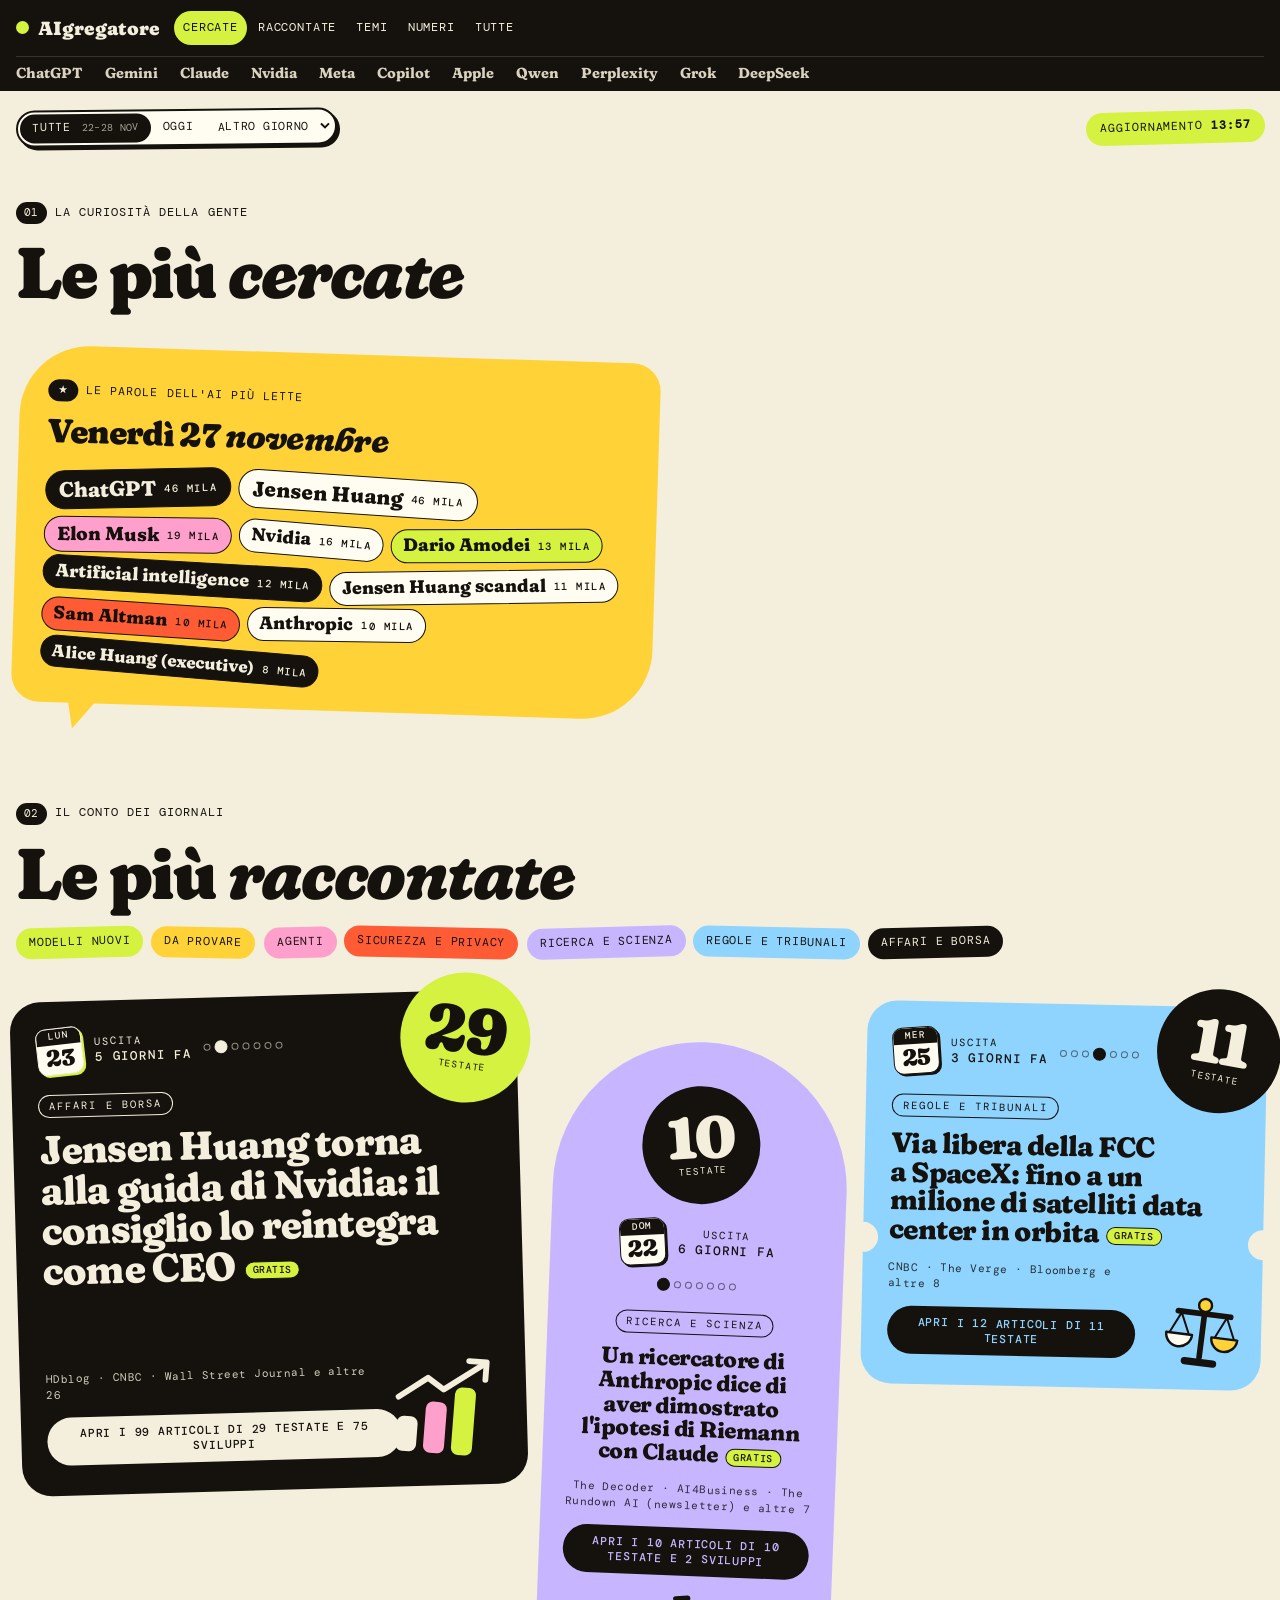
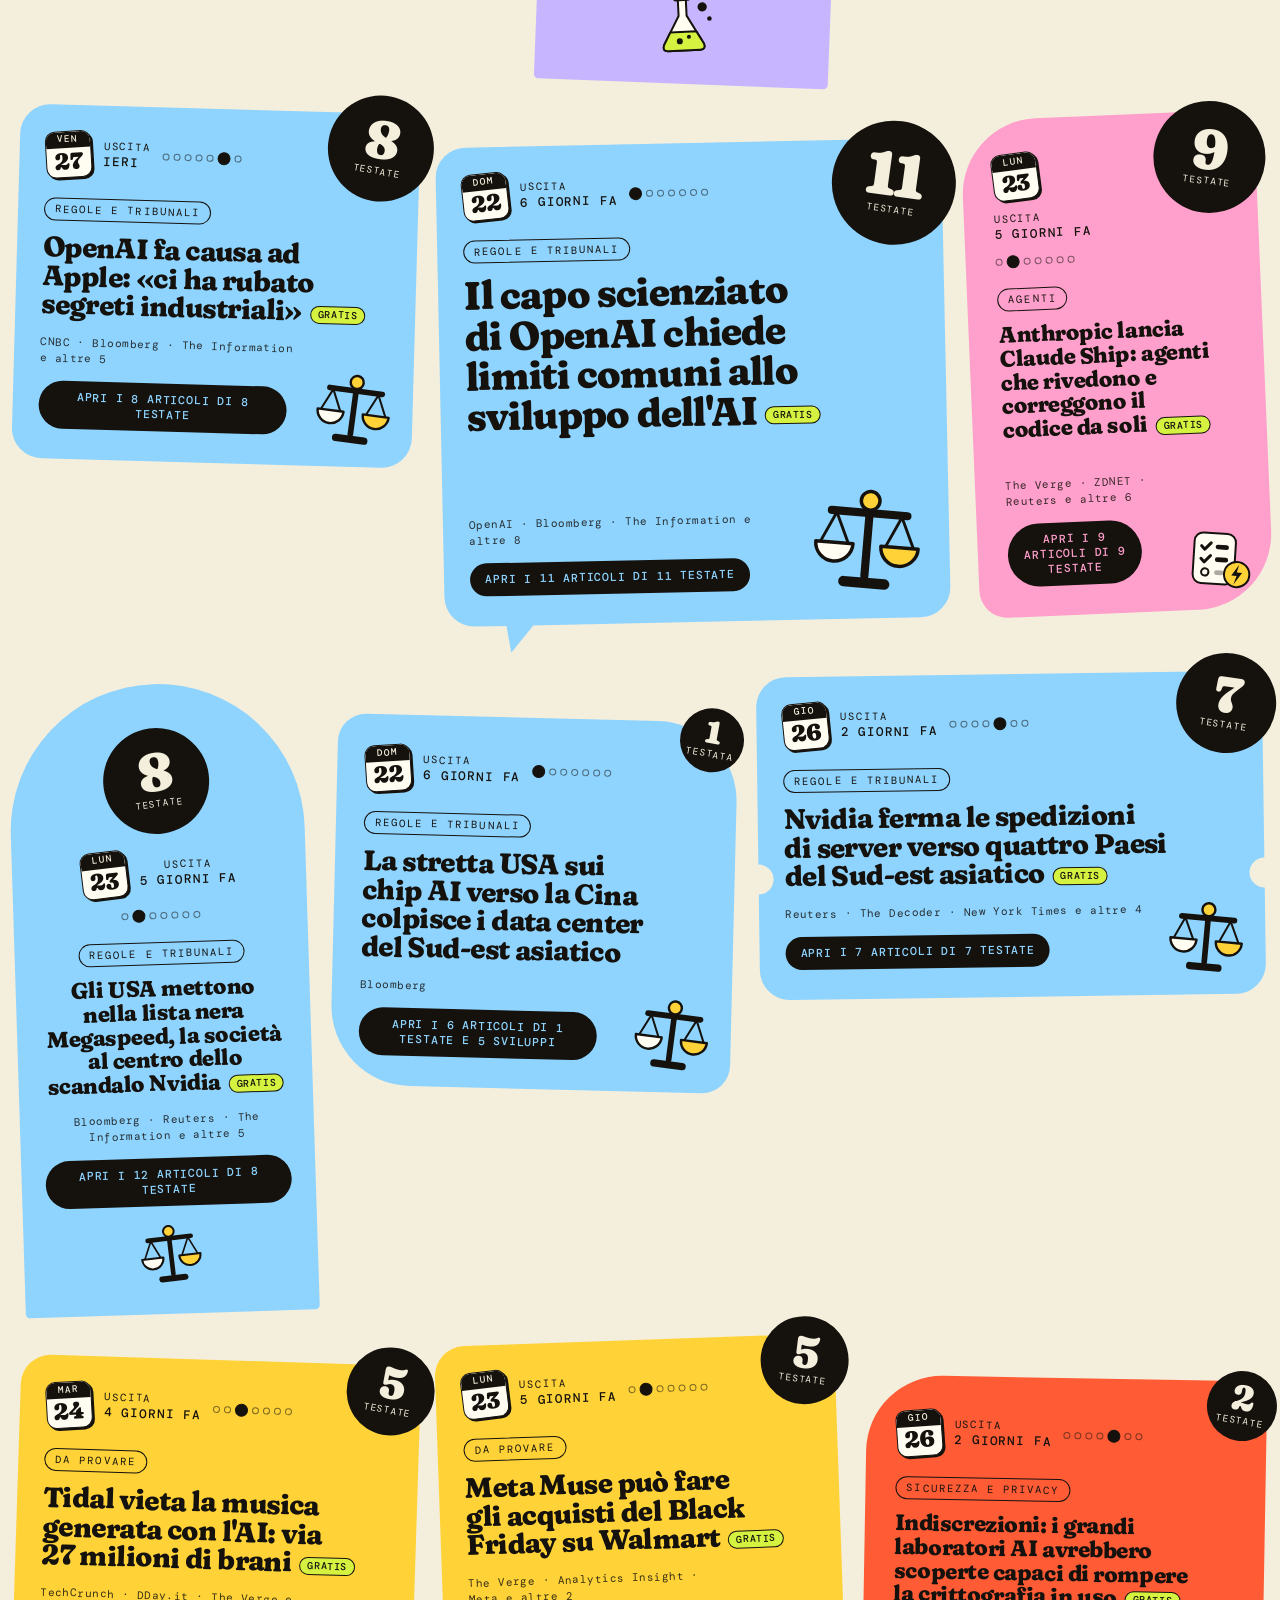
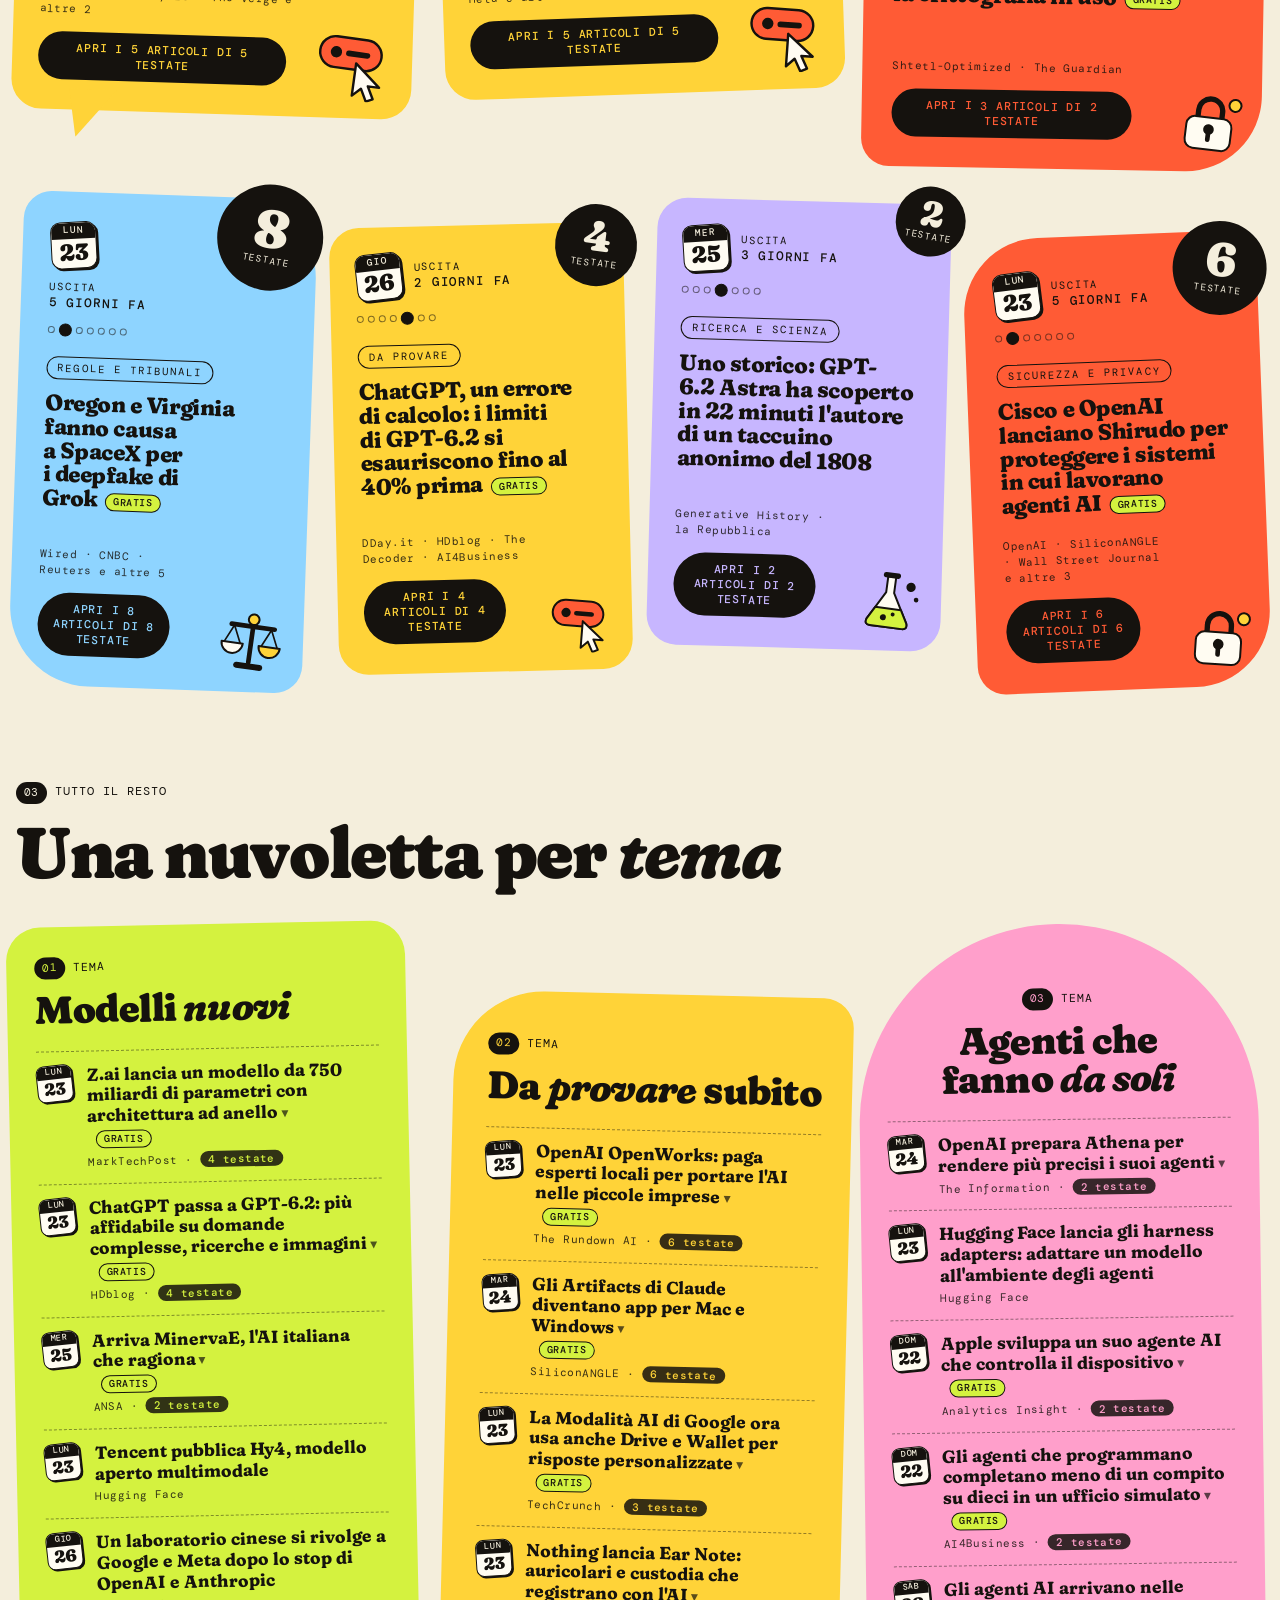
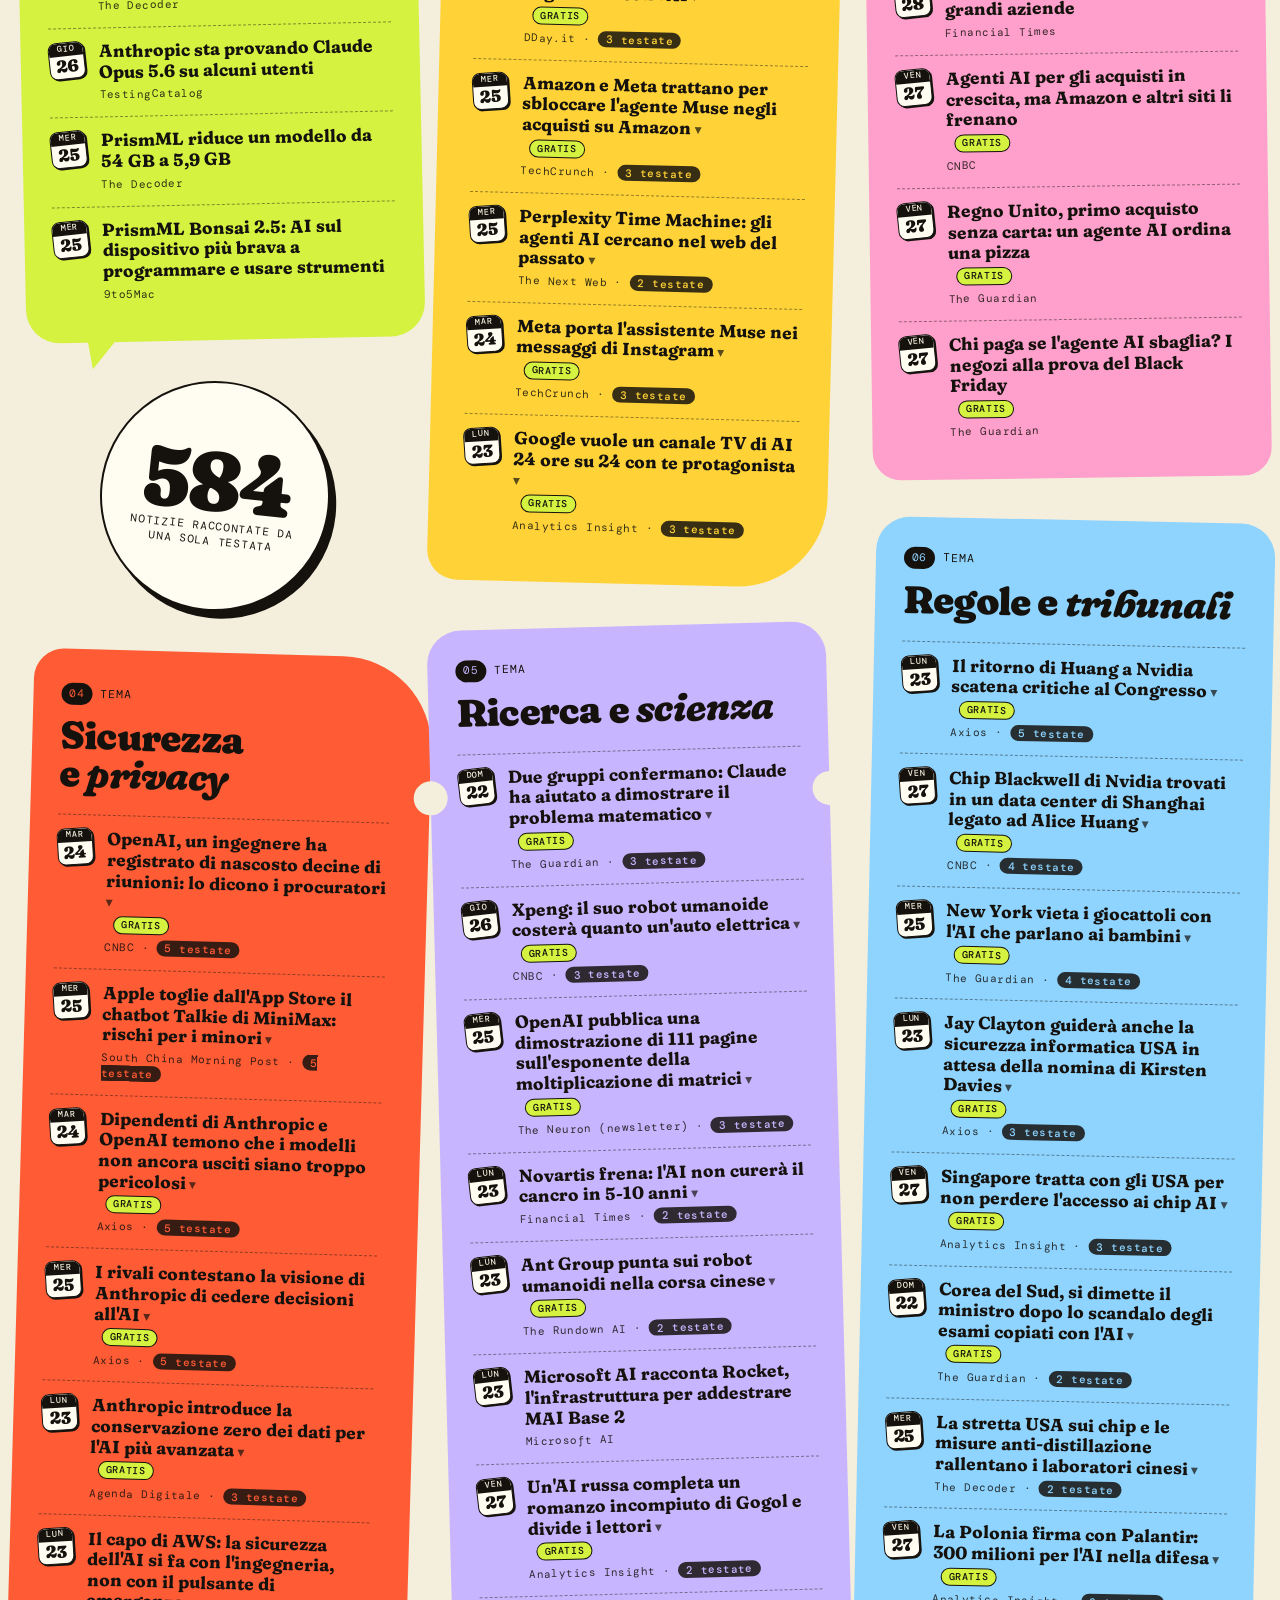
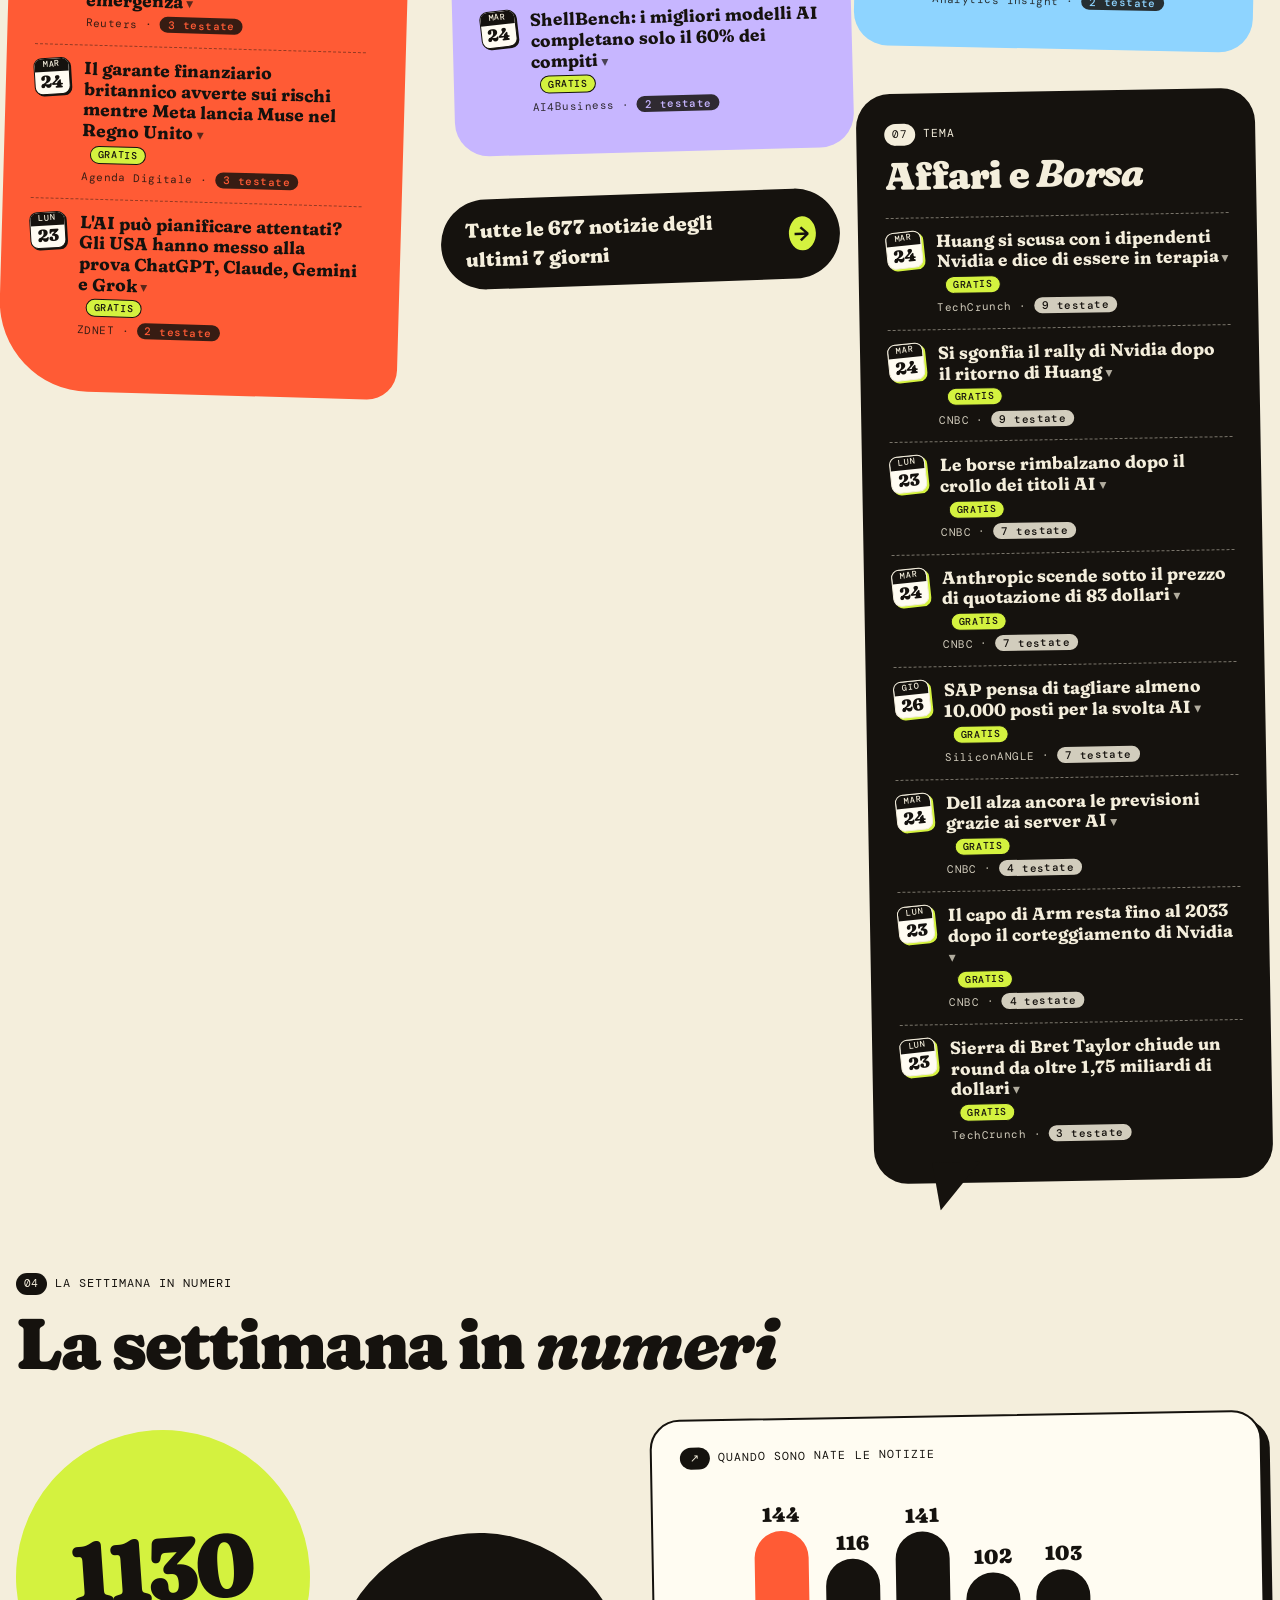
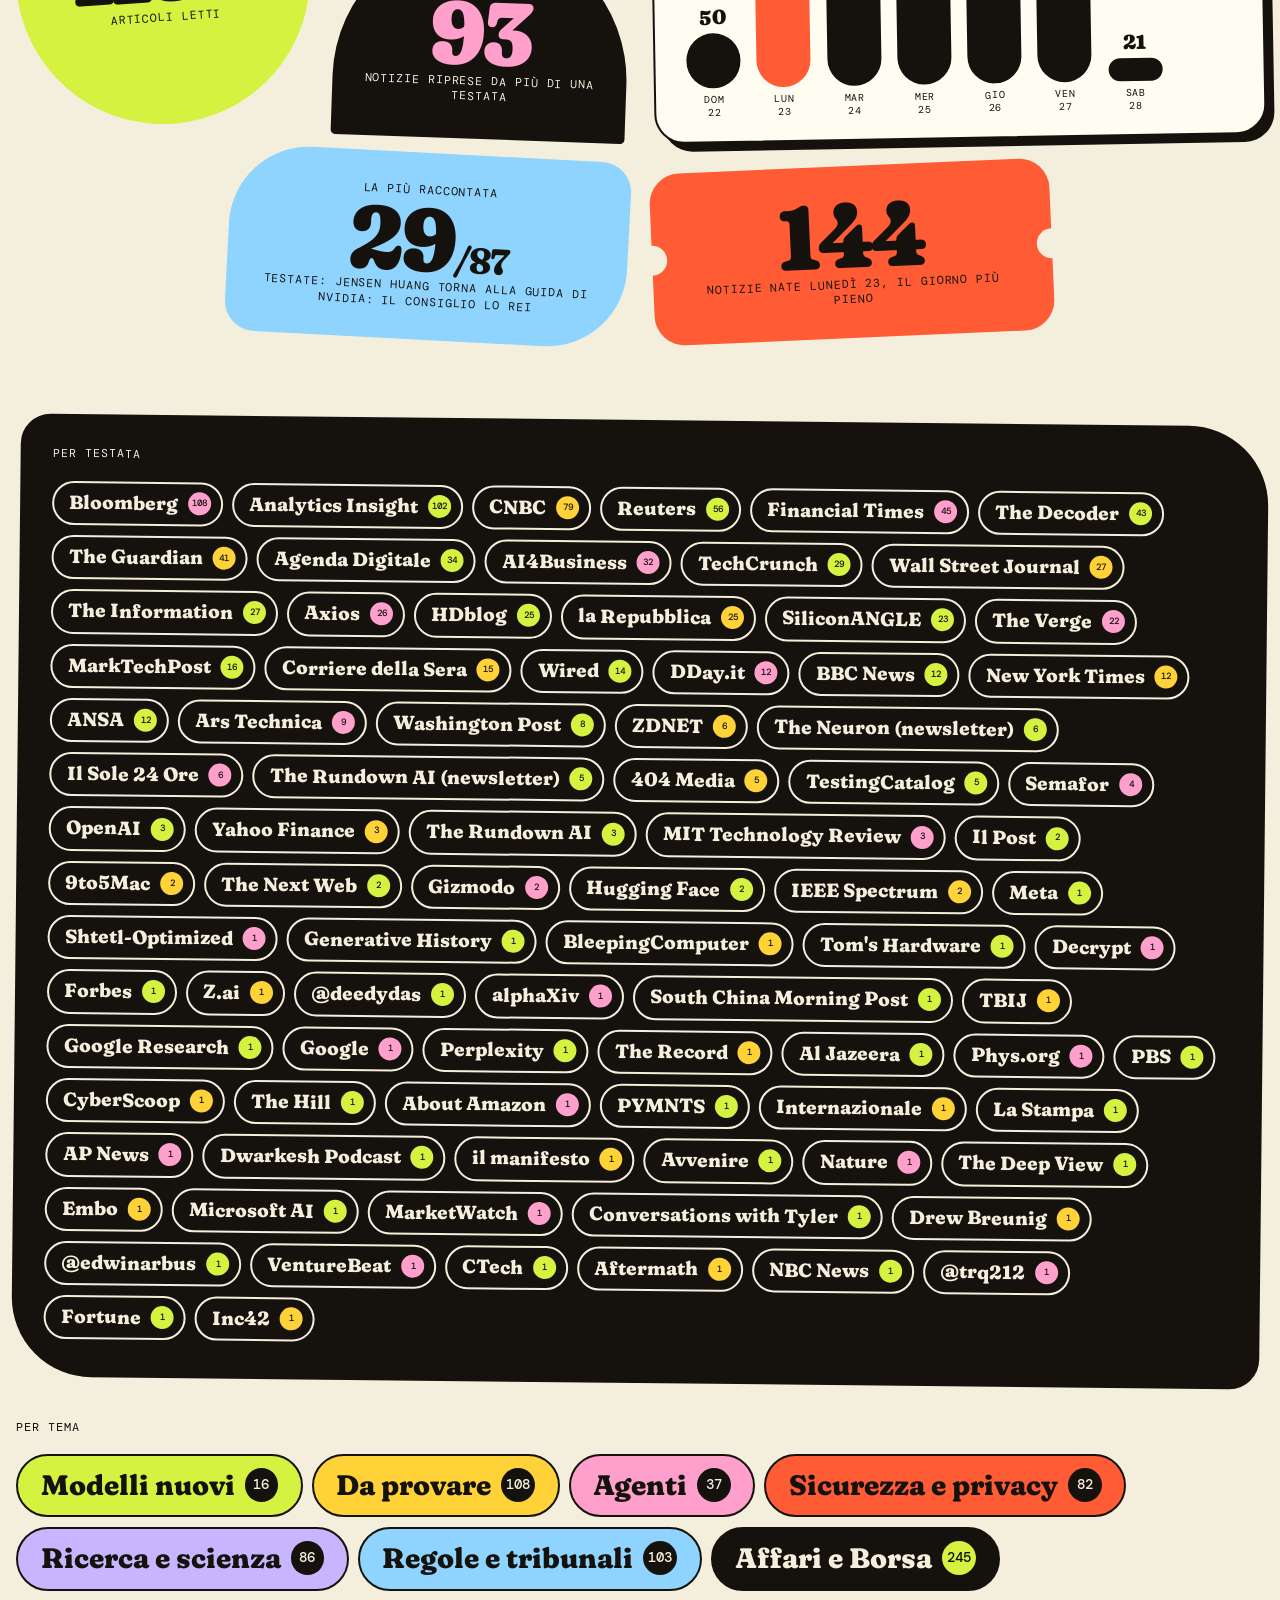
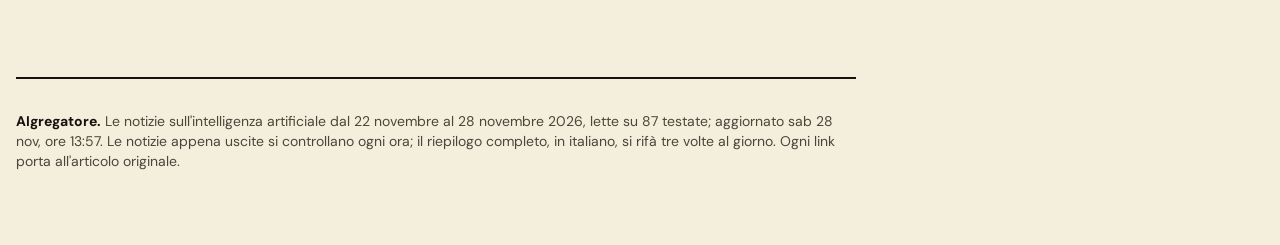
==== commit 64116fdd: "AIgregatore: aggiornamento automatico 2026-11-28 12:57 UTC" ====
--- a/aigregatore/index.html
+++ b/aigregatore/index.html
@@ -4,9 +4,9 @@
 <meta charset="utf-8">
 <meta name="viewport" content="width=device-width, initial-scale=1, viewport-fit=cover">
 <title>AIgregatore · le notizie sull'AI, contate e messe in fila</title>
-<meta name="description" content="Le notizie sull&#x27;intelligenza artificiale degli ultimi 7 giorni, lette su 85 testate: le più cercate, le più raccontate e tutto il resto diviso per tema. Si aggiorna da solo.">
+<meta name="description" content="Le notizie sull&#x27;intelligenza artificiale degli ultimi 7 giorni, lette su 87 testate: le più cercate, le più raccontate e tutto il resto diviso per tema. Si aggiorna da solo.">
 <meta property="og:title" content="AIgregatore">
-<meta property="og:description" content="Le notizie sull&#x27;intelligenza artificiale degli ultimi 7 giorni, lette su 85 testate: le più cercate, le più raccontate e tutto il resto diviso per tema. Si aggiorna da solo.">
+<meta property="og:description" content="Le notizie sull&#x27;intelligenza artificiale degli ultimi 7 giorni, lette su 87 testate: le più cercate, le più raccontate e tutto il resto diviso per tema. Si aggiorna da solo.">
 <meta property="og:type" content="website">
 <meta name="theme-color" content="#F4EEDC">
 <link rel="icon" href="data:image/svg+xml,%3Csvg xmlns='http://www.w3.org/2000/svg' viewBox='0 0 64 64'%3E%3Crect width='64' height='64' rx='18' fill='%2315120E'/%3E%3Ccircle cx='32' cy='32' r='14' fill='%23D4F23F'/%3E%3C/svg%3E">
@@ -30,7 +30,7 @@
 
 <div class="barra"><nav class="nastro" aria-label="Menù"><h1 class="logo"><i></i><span class="w">AIgregatore</span></h1><div class="scorri"><a href="#cercate" data-s="cercate">Cercate</a><a href="#raccontate" data-s="raccontate">Raccontate</a><a href="#temi" data-s="temi">Temi</a><a href="#numeri" data-s="numeri">Numeri</a><a href="tutte.html">Tutte</a></div></nav><nav class="ditte" aria-label="Aziende"><div class="scorri"><a class="as" href="#vista" role="button" aria-pressed="false" data-fk="a" data-fv="openai" data-fl="ChatGPT e OpenAI" title="ChatGPT e OpenAI">ChatGPT</a><a class="as" href="#vista" role="button" aria-pressed="false" data-fk="a" data-fv="google" data-fl="Gemini e Google" title="Gemini e Google">Gemini</a><a class="as" href="#vista" role="button" aria-pressed="false" data-fk="a" data-fv="anthropic" data-fl="Claude e Anthropic" title="Claude e Anthropic">Claude</a><a class="as" href="#vista" role="button" aria-pressed="false" data-fk="a" data-fv="nvidia" data-fl="Nvidia" title="Nvidia">Nvidia</a><a class="as" href="#vista" role="button" aria-pressed="false" data-fk="a" data-fv="meta" data-fl="Meta" title="Meta">Meta</a><a class="as" href="#vista" role="button" aria-pressed="false" data-fk="a" data-fv="microsoft" data-fl="Copilot e Microsoft" title="Copilot e Microsoft">Copilot</a><a class="as" href="#vista" role="button" aria-pressed="false" data-fk="a" data-fv="apple" data-fl="Apple e Siri" title="Apple e Siri">Apple</a><a class="as" href="#vista" role="button" aria-pressed="false" data-fk="a" data-fv="qwen" data-fl="Qwen e Alibaba" title="Qwen e Alibaba">Qwen</a><a class="as" href="#vista" role="button" aria-pressed="false" data-fk="a" data-fv="perplexity" data-fl="Perplexity" title="Perplexity">Perplexity</a><a class="as" href="#vista" role="button" aria-pressed="false" data-fk="a" data-fv="grok" data-fl="Grok e xAI" title="Grok e xAI">Grok</a><a class="as" href="#vista" role="button" aria-pressed="false" data-fk="a" data-fv="deepseek" data-fl="DeepSeek" title="DeepSeek">DeepSeek</a></div></nav></div>
 <div class="page" id="page">
-<div class="eds"><div class="vedi" role="group" aria-label="Quali notizie"><a class="vg on" href="#" data-g="" aria-pressed="true">Tutte <small>22–28 nov</small></a><a class="vg" href="#g=oggi" data-g="oggi" aria-pressed="false">Oggi</a><select class="vgs" id="vedi-giorno" aria-label="Un altro giorno" data-pre=""><option value="">Altro giorno</option><option value="2026-11-27">ieri, ven 27</option><option value="2026-11-26">gio 26</option><option value="2026-11-25">mer 25</option><option value="2026-11-24">mar 24</option><option value="2026-11-23">lun 23</option><option value="2026-11-22">dom 22</option></select></div><span class="ed ed2">Aggiornamento <b id="agg-ora" data-t="2026-11-28 06:57">07:57</b></span></div>
+<div class="eds"><div class="vedi" role="group" aria-label="Quali notizie"><a class="vg on" href="#" data-g="" aria-pressed="true">Tutte <small>22–28 nov</small></a><a class="vg" href="#g=oggi" data-g="oggi" aria-pressed="false">Oggi</a><select class="vgs" id="vedi-giorno" aria-label="Un altro giorno" data-pre=""><option value="">Altro giorno</option><option value="2026-11-27">ieri, ven 27</option><option value="2026-11-26">gio 26</option><option value="2026-11-25">mer 25</option><option value="2026-11-24">mar 24</option><option value="2026-11-23">lun 23</option><option value="2026-11-22">dom 22</option></select></div><span class="ed ed2">Aggiornamento <b id="agg-ora" data-t="2026-11-28 12:57">13:57</b></span></div>
 
 <section id="vista" class="blk first" hidden aria-live="polite"></section>
 
@@ -53,116 +53,116 @@
   <header class="sec"><p class="lab"><span class="pill">02</span> il conto dei giornali</p><h2>Le più <em>raccontate</em></h2>
   <div class="legend"><a class="lg c-mod" href="#t-mod">Modelli nuovi</a><a class="lg c-app" href="#t-app">Da provare</a><a class="lg c-age" href="#t-age">Agenti</a><a class="lg c-sic" href="#t-sic">Sicurezza e privacy</a><a class="lg c-ric" href="#t-ric">Ricerca e scienza</a><a class="lg c-reg" href="#t-reg">Regole e tribunali</a><a class="lg c-aff" href="#t-aff">Affari e Borsa</a></div></header>
   <div class="g12 mosaic"><article class="card c-aff s5  xl" style="--r:-1.6deg;--y:0px">
-<span class="n" style="--d:130px" title="29 testate su 85 ne hanno scritto"><b>29</b><i>testate</i></span>
+<span class="n" style="--d:130px" title="29 testate su 87 ne hanno scritto"><b>29</b><i>testate</i></span>
 <div class="when"><span class="leaf" title="Notizia uscita lunedì 23 novembre"><b>lun</b><i>23</i></span><span class="whentxt">uscita<br><strong>5 giorni fa</strong></span><span class="week" aria-hidden="true"><i class=""></i><i class="on"></i><i class=""></i><i class=""></i><i class=""></i><i class=""></i><i class=""></i></span></div>
 <p class="cat">Affari e Borsa</p>
 <h3><a href="https://www.hdblog.it/nvidia/articoli/n677951/jensen-huang-torna-nvidia-ceo/" data-p="1" target="_blank" rel="noopener">Jensen Huang torna alla guida di Nvidia: il consiglio lo reintegra come CEO</a><span class="gr" title="Articolo che si legge gratis per intero">gratis</span></h3>
 <p class="src">HDblog · CNBC · Wall Street Journal e altre 26</p>
 <svg class="ill" viewBox="0 0 96 96" aria-hidden="true"><use href="#i-aff"/></svg>
-</article><article class="card c-reg s3 arch m" style="--r:2.2deg;--y:46px">
-<span class="n" style="--d:124px" title="11 testate su 85 ne hanno scritto"><b>11</b><i>testate</i></span>
+</article><article class="card c-ric s3 arch m" style="--r:2.2deg;--y:46px">
+<span class="n" style="--d:118px" title="10 testate su 87 ne hanno scritto"><b>10</b><i>testate</i></span>
+<div class="when"><span class="leaf" title="Notizia uscita domenica 22 novembre"><b>dom</b><i>22</i></span><span class="whentxt">uscita<br><strong>6 giorni fa</strong></span><span class="week" aria-hidden="true"><i class="on"></i><i class=""></i><i class=""></i><i class=""></i><i class=""></i><i class=""></i><i class=""></i></span></div>
+<p class="cat">Ricerca e scienza</p>
+<h3><a href="https://www.ai4business.it/intelligenza-artificiale/claude-e-lipotesi-di-riemann-lean-certifica-la-dimostrazione/" data-p="2" target="_blank" rel="noopener">Un ricercatore di Anthropic dice di aver dimostrato l&#x27;ipotesi di Riemann con Claude</a><span class="gr" title="Articolo che si legge gratis per intero">gratis</span></h3>
+<p class="src">The Decoder · AI4Business · The Rundown AI (newsletter) e altre 7</p>
+<svg class="ill" viewBox="0 0 96 96" aria-hidden="true"><use href="#i-ric"/></svg>
+</article><article class="card c-reg s4 ticket l" style="--r:1.2deg;--y:8px">
+<span class="n" style="--d:124px" title="11 testate su 87 ne hanno scritto"><b>11</b><i>testate</i></span>
 <div class="when"><span class="leaf" title="Notizia uscita mercoledì 25 novembre"><b>mer</b><i>25</i></span><span class="whentxt">uscita<br><strong>3 giorni fa</strong></span><span class="week" aria-hidden="true"><i class=""></i><i class=""></i><i class=""></i><i class="on"></i><i class=""></i><i class=""></i><i class=""></i></span></div>
 <p class="cat">Regole e tribunali</p>
-<h3><a href="https://news.google.com/rss/articles/[base64]?oc=5" data-p="2" target="_blank" rel="noopener">Via libera della FCC a SpaceX: fino a un milione di satelliti data center in orbita</a><span class="gr" title="Articolo che si legge gratis per intero">gratis</span></h3>
+<h3><a href="https://news.google.com/rss/articles/[base64]?oc=5" data-p="3" target="_blank" rel="noopener">Via libera della FCC a SpaceX: fino a un milione di satelliti data center in orbita</a><span class="gr" title="Articolo che si legge gratis per intero">gratis</span></h3>
 <p class="src">CNBC · The Verge · Bloomberg e altre 8</p>
 <svg class="ill" viewBox="0 0 96 96" aria-hidden="true"><use href="#i-reg"/></svg>
-</article><article class="card c-reg s4 ticket l" style="--r:1.2deg;--y:8px">
-<span class="n" style="--d:124px" title="11 testate su 85 ne hanno scritto"><b>11</b><i>testate</i></span>
+</article><article class="card c-reg s4  l" style="--r:1.6deg;--y:0px">
+<span class="n" style="--d:106px" title="8 testate su 87 ne hanno scritto"><b>8</b><i>testate</i></span>
+<div class="when"><span class="leaf" title="Notizia uscita venerdì 27 novembre"><b>ven</b><i>27</i></span><span class="whentxt">uscita<br><strong>ieri</strong></span><span class="week" aria-hidden="true"><i class=""></i><i class=""></i><i class=""></i><i class=""></i><i class=""></i><i class="on"></i><i class=""></i></span></div>
+<p class="cat">Regole e tribunali</p>
+<h3><a href="https://news.google.com/rss/articles/[base64]?oc=5" data-p="4" target="_blank" rel="noopener">OpenAI fa causa ad Apple: «ci ha rubato segreti industriali»</a><span class="gr" title="Articolo che si legge gratis per intero">gratis</span></h3>
+<p class="src">CNBC · Bloomberg · The Information e altre 5</p>
+<svg class="ill" viewBox="0 0 96 96" aria-hidden="true"><use href="#i-reg"/></svg>
+</article><article class="card c-reg s5 tail xl" style="--r:-1.2deg;--y:34px">
+<span class="n" style="--d:124px" title="11 testate su 87 ne hanno scritto"><b>11</b><i>testate</i></span>
 <div class="when"><span class="leaf" title="Notizia uscita domenica 22 novembre"><b>dom</b><i>22</i></span><span class="whentxt">uscita<br><strong>6 giorni fa</strong></span><span class="week" aria-hidden="true"><i class="on"></i><i class=""></i><i class=""></i><i class=""></i><i class=""></i><i class=""></i><i class=""></i></span></div>
 <p class="cat">Regole e tribunali</p>
-<h3><a href="https://techcrunch.com/2026/11/22/openais-chief-scientist-has-thoughts-on-how-to-limit-ai-development/" data-p="3" target="_blank" rel="noopener">Il capo scienziato di OpenAI chiede limiti comuni allo sviluppo dell&#x27;AI</a><span class="gr" title="Articolo che si legge gratis per intero">gratis</span></h3>
+<h3><a href="https://techcrunch.com/2026/11/22/openais-chief-scientist-has-thoughts-on-how-to-limit-ai-development/" data-p="5" target="_blank" rel="noopener">Il capo scienziato di OpenAI chiede limiti comuni allo sviluppo dell&#x27;AI</a><span class="gr" title="Articolo che si legge gratis per intero">gratis</span></h3>
 <p class="src">OpenAI · Bloomberg · The Information e altre 8</p>
 <svg class="ill" viewBox="0 0 96 96" aria-hidden="true"><use href="#i-reg"/></svg>
-</article><article class="card c-age s4  l" style="--r:1.6deg;--y:0px">
-<span class="n" style="--d:112px" title="9 testate su 85 ne hanno scritto"><b>9</b><i>testate</i></span>
+</article><article class="card c-age s3 blob m" style="--r:-2.4deg;--y:6px">
+<span class="n" style="--d:112px" title="9 testate su 87 ne hanno scritto"><b>9</b><i>testate</i></span>
 <div class="when"><span class="leaf" title="Notizia uscita lunedì 23 novembre"><b>lun</b><i>23</i></span><span class="whentxt">uscita<br><strong>5 giorni fa</strong></span><span class="week" aria-hidden="true"><i class=""></i><i class="on"></i><i class=""></i><i class=""></i><i class=""></i><i class=""></i><i class=""></i></span></div>
 <p class="cat">Agenti</p>
-<h3><a href="https://www.zdnet.com/innovation/claude-ship-code-how-to-try/" data-p="4" target="_blank" rel="noopener">Anthropic lancia Claude Ship: agenti che rivedono e correggono il codice da soli</a><span class="gr" title="Articolo che si legge gratis per intero">gratis</span></h3>
+<h3><a href="https://www.zdnet.com/innovation/claude-ship-code-how-to-try/" data-p="6" target="_blank" rel="noopener">Anthropic lancia Claude Ship: agenti che rivedono e correggono il codice da soli</a><span class="gr" title="Articolo che si legge gratis per intero">gratis</span></h3>
 <p class="src">The Verge · ZDNET · Reuters e altre 6</p>
 <svg class="ill" viewBox="0 0 96 96" aria-hidden="true"><use href="#i-age"/></svg>
-</article><article class="card c-reg s5 tail xl" style="--r:-1.2deg;--y:34px">
-<span class="n" style="--d:100px" title="7 testate su 85 ne hanno scritto"><b>7</b><i>testate</i></span>
-<div class="when"><span class="leaf" title="Notizia uscita venerdì 27 novembre"><b>ven</b><i>27</i></span><span class="whentxt">uscita<br><strong>ieri</strong></span><span class="week" aria-hidden="true"><i class=""></i><i class=""></i><i class=""></i><i class=""></i><i class=""></i><i class="on"></i><i class=""></i></span></div>
-<p class="cat">Regole e tribunali</p>
-<h3><a href="https://news.google.com/rss/articles/[base64]?oc=5" data-p="5" target="_blank" rel="noopener">OpenAI fa causa ad Apple: «ci ha rubato segreti industriali»</a><span class="gr" title="Articolo che si legge gratis per intero">gratis</span></h3>
-<p class="src">CNBC · Bloomberg · The Information e altre 4</p>
-<svg class="ill" viewBox="0 0 96 96" aria-hidden="true"><use href="#i-reg"/></svg>
-</article><article class="card c-reg s3 blob m" style="--r:-2.4deg;--y:6px">
-<span class="n" style="--d:106px" title="8 testate su 85 ne hanno scritto"><b>8</b><i>testate</i></span>
-<div class="when"><span class="leaf" title="Notizia uscita lunedì 23 novembre"><b>lun</b><i>23</i></span><span class="whentxt">uscita<br><strong>5 giorni fa</strong></span><span class="week" aria-hidden="true"><i class=""></i><i class="on"></i><i class=""></i><i class=""></i><i class=""></i><i class=""></i><i class=""></i></span></div>
-<p class="cat">Regole e tribunali</p>
-<h3><a href="https://techcrunch.com/2026/11/23/megaspeed-the-company-at-the-center-of-the-jensen-huang-scandal-appears-headed-for-a-u-s-blacklist/" data-p="6" target="_blank" rel="noopener">Gli USA mettono nella lista nera Megaspeed, la società al centro dello scandalo Nvidia</a><span class="gr" title="Articolo che si legge gratis per intero">gratis</span></h3>
+</article><article class="card c-reg s3 arch m" style="--r:-1.8deg;--y:10px">
+<span class="n" style="--d:106px" title="8 testate su 87 ne hanno scritto"><b>8</b><i>testate</i></span>
+<div class="when"><span class="leaf" title="Notizia uscita lunedì 23 novembre"><b>lun</b><i>23</i></span><span class="whentxt">uscita<br><strong>5 giorni fa</strong></span><span class="week" aria-hidden="true"><i class=""></i><i class="on"></i><i class=""></i><i class=""></i><i class=""></i><i class=""></i><i class=""></i></span></div>
+<p class="cat">Regole e tribunali</p>
+<h3><a href="https://techcrunch.com/2026/11/23/megaspeed-the-company-at-the-center-of-the-jensen-huang-scandal-appears-headed-for-a-u-s-blacklist/" data-p="7" target="_blank" rel="noopener">Gli USA mettono nella lista nera Megaspeed, la società al centro dello scandalo Nvidia</a><span class="gr" title="Articolo che si legge gratis per intero">gratis</span></h3>
 <p class="src">Bloomberg · Reuters · The Information e altre 5</p>
 <svg class="ill" viewBox="0 0 96 96" aria-hidden="true"><use href="#i-reg"/></svg>
-</article><article class="card c-reg s3 arch m" style="--r:-1.8deg;--y:10px">
-<span class="n" style="--d:64px" title="1 testate su 85 ne hanno scritto"><b>1</b><i>testata</i></span>
+</article><article class="card c-reg s4 blob2 l" style="--r:1.4deg;--y:44px">
+<span class="n" style="--d:64px" title="1 testate su 87 ne hanno scritto"><b>1</b><i>testata</i></span>
 <div class="when"><span class="leaf" title="Notizia uscita domenica 22 novembre"><b>dom</b><i>22</i></span><span class="whentxt">uscita<br><strong>6 giorni fa</strong></span><span class="week" aria-hidden="true"><i class="on"></i><i class=""></i><i class=""></i><i class=""></i><i class=""></i><i class=""></i><i class=""></i></span></div>
 <p class="cat">Regole e tribunali</p>
-<h3><a href="https://www.bloomberg.com/news/features/2026-11-22/trump-s-ai-chip-crackdown-on-china-after-nvidia-crisis-squeezes-southeast-asia" data-p="7" target="_blank" rel="noopener">La stretta USA sui chip AI verso la Cina colpisce i data center del Sud-est asiatico</a></h3>
+<h3><a href="https://www.bloomberg.com/news/features/2026-11-22/trump-s-ai-chip-crackdown-on-china-after-nvidia-crisis-squeezes-southeast-asia" data-p="8" target="_blank" rel="noopener">La stretta USA sui chip AI verso la Cina colpisce i data center del Sud-est asiatico</a></h3>
 <p class="src">Bloomberg</p>
 <svg class="ill" viewBox="0 0 96 96" aria-hidden="true"><use href="#i-reg"/></svg>
-</article><article class="card c-reg s4 blob2 l" style="--r:1.4deg;--y:44px">
-<span class="n" style="--d:100px" title="7 testate su 85 ne hanno scritto"><b>7</b><i>testate</i></span>
+</article><article class="card c-reg s5 ticket l" style="--r:-0.8deg;--y:0px">
+<span class="n" style="--d:100px" title="7 testate su 87 ne hanno scritto"><b>7</b><i>testate</i></span>
 <div class="when"><span class="leaf" title="Notizia uscita giovedì 26 novembre"><b>gio</b><i>26</i></span><span class="whentxt">uscita<br><strong>2 giorni fa</strong></span><span class="week" aria-hidden="true"><i class=""></i><i class=""></i><i class=""></i><i class=""></i><i class="on"></i><i class=""></i><i class=""></i></span></div>
 <p class="cat">Regole e tribunali</p>
-<h3><a href="https://www.analyticsinsight.net/stocks/nvidia-halts-ai-server-shipments-to-four-southeast-asian-countries-amid-us-chip-curbs" data-p="8" target="_blank" rel="noopener">Nvidia ferma le spedizioni di server verso quattro Paesi del Sud-est asiatico</a><span class="gr" title="Articolo che si legge gratis per intero">gratis</span></h3>
+<h3><a href="https://www.analyticsinsight.net/stocks/nvidia-halts-ai-server-shipments-to-four-southeast-asian-countries-amid-us-chip-curbs" data-p="9" target="_blank" rel="noopener">Nvidia ferma le spedizioni di server verso quattro Paesi del Sud-est asiatico</a><span class="gr" title="Articolo che si legge gratis per intero">gratis</span></h3>
 <p class="src">Reuters · The Decoder · New York Times e altre 4</p>
 <svg class="ill" viewBox="0 0 96 96" aria-hidden="true"><use href="#i-reg"/></svg>
-</article><article class="card c-app s5 ticket l" style="--r:-0.8deg;--y:0px">
-<span class="n" style="--d:88px" title="5 testate su 85 ne hanno scritto"><b>5</b><i>testate</i></span>
+</article><article class="card c-app s4 tail l" style="--r:1.8deg;--y:20px">
+<span class="n" style="--d:88px" title="5 testate su 87 ne hanno scritto"><b>5</b><i>testate</i></span>
 <div class="when"><span class="leaf" title="Notizia uscita martedì 24 novembre"><b>mar</b><i>24</i></span><span class="whentxt">uscita<br><strong>4 giorni fa</strong></span><span class="week" aria-hidden="true"><i class=""></i><i class=""></i><i class="on"></i><i class=""></i><i class=""></i><i class=""></i><i class=""></i></span></div>
 <p class="cat">Da provare</p>
-<h3><a href="https://techcrunch.com/2026/11/24/tidal-to-ban-and-remove-millions-of-ai-generated-tracks-as-ai-slop-inundates-music-streaming/" data-p="9" target="_blank" rel="noopener">Tidal vieta la musica generata con l&#x27;AI: via 27 milioni di brani</a><span class="gr" title="Articolo che si legge gratis per intero">gratis</span></h3>
+<h3><a href="https://techcrunch.com/2026/11/24/tidal-to-ban-and-remove-millions-of-ai-generated-tracks-as-ai-slop-inundates-music-streaming/" data-p="10" target="_blank" rel="noopener">Tidal vieta la musica generata con l&#x27;AI: via 27 milioni di brani</a><span class="gr" title="Articolo che si legge gratis per intero">gratis</span></h3>
 <p class="src">TechCrunch · DDay.it · The Verge e altre 2</p>
 <svg class="ill" viewBox="0 0 96 96" aria-hidden="true"><use href="#i-app"/></svg>
-</article><article class="card c-app s4 tail l" style="--r:1.8deg;--y:20px">
-<span class="n" style="--d:88px" title="5 testate su 85 ne hanno scritto"><b>5</b><i>testate</i></span>
+</article><article class="card c-app s4  l" style="--r:-2.0deg;--y:0px">
+<span class="n" style="--d:88px" title="5 testate su 87 ne hanno scritto"><b>5</b><i>testate</i></span>
 <div class="when"><span class="leaf" title="Notizia uscita lunedì 23 novembre"><b>lun</b><i>23</i></span><span class="whentxt">uscita<br><strong>5 giorni fa</strong></span><span class="week" aria-hidden="true"><i class=""></i><i class="on"></i><i class=""></i><i class=""></i><i class=""></i><i class=""></i><i class=""></i></span></div>
 <p class="cat">Da provare</p>
-<h3><a href="https://www.analyticsinsight.net/news/meta-muse-ai-agent-can-do-your-black-friday-shopping-at-walmart" data-p="10" target="_blank" rel="noopener">Meta Muse può fare gli acquisti del Black Friday su Walmart</a><span class="gr" title="Articolo che si legge gratis per intero">gratis</span></h3>
+<h3><a href="https://www.analyticsinsight.net/news/meta-muse-ai-agent-can-do-your-black-friday-shopping-at-walmart" data-p="11" target="_blank" rel="noopener">Meta Muse può fare gli acquisti del Black Friday su Walmart</a><span class="gr" title="Articolo che si legge gratis per intero">gratis</span></h3>
 <p class="src">The Verge · Analytics Insight · Meta e altre 2</p>
 <svg class="ill" viewBox="0 0 96 96" aria-hidden="true"><use href="#i-app"/></svg>
-</article><article class="card c-reg s4  l" style="--r:-2.0deg;--y:0px">
-<span class="n" style="--d:106px" title="8 testate su 85 ne hanno scritto"><b>8</b><i>testate</i></span>
-<div class="when"><span class="leaf" title="Notizia uscita lunedì 23 novembre"><b>lun</b><i>23</i></span><span class="whentxt">uscita<br><strong>5 giorni fa</strong></span><span class="week" aria-hidden="true"><i class=""></i><i class="on"></i><i class=""></i><i class=""></i><i class=""></i><i class=""></i><i class=""></i></span></div>
-<p class="cat">Regole e tribunali</p>
-<h3><a href="https://news.google.com/rss/articles/[base64]?oc=5" data-p="11" target="_blank" rel="noopener">Oregon e Virginia fanno causa a SpaceX per i deepfake di Grok</a><span class="gr" title="Articolo che si legge gratis per intero">gratis</span></h3>
+</article><article class="card c-sic s4 blob m" style="--r:1.0deg;--y:38px">
+<span class="n" style="--d:70px" title="2 testate su 87 ne hanno scritto"><b>2</b><i>testate</i></span>
+<div class="when"><span class="leaf" title="Notizia uscita giovedì 26 novembre"><b>gio</b><i>26</i></span><span class="whentxt">uscita<br><strong>2 giorni fa</strong></span><span class="week" aria-hidden="true"><i class=""></i><i class=""></i><i class=""></i><i class=""></i><i class="on"></i><i class=""></i><i class=""></i></span></div>
+<p class="cat">Sicurezza e privacy</p>
+<h3><a href="https://www.theguardian.com/technology/2026/nov/28/ai-artificial-intelligence-encryption-global-chaos" data-p="12" target="_blank" rel="noopener">Indiscrezioni: i grandi laboratori AI avrebbero scoperte capaci di rompere la crittografia in uso</a><span class="gr" title="Articolo che si legge gratis per intero">gratis</span></h3>
+<p class="src">Shtetl-Optimized · The Guardian</p>
+<svg class="ill" viewBox="0 0 96 96" aria-hidden="true"><use href="#i-sic"/></svg>
+</article><article class="card c-reg s3 blob2 m" style="--r:2.0deg;--y:0px">
+<span class="n" style="--d:106px" title="8 testate su 87 ne hanno scritto"><b>8</b><i>testate</i></span>
+<div class="when"><span class="leaf" title="Notizia uscita lunedì 23 novembre"><b>lun</b><i>23</i></span><span class="whentxt">uscita<br><strong>5 giorni fa</strong></span><span class="week" aria-hidden="true"><i class=""></i><i class="on"></i><i class=""></i><i class=""></i><i class=""></i><i class=""></i><i class=""></i></span></div>
+<p class="cat">Regole e tribunali</p>
+<h3><a href="https://news.google.com/rss/articles/[base64]?oc=5" data-p="13" target="_blank" rel="noopener">Oregon e Virginia fanno causa a SpaceX per i deepfake di Grok</a><span class="gr" title="Articolo che si legge gratis per intero">gratis</span></h3>
 <p class="src">Wired · CNBC · Reuters e altre 5</p>
 <svg class="ill" viewBox="0 0 96 96" aria-hidden="true"><use href="#i-reg"/></svg>
-</article><article class="card c-app s4 blob m" style="--r:1.0deg;--y:38px">
-<span class="n" style="--d:82px" title="4 testate su 85 ne hanno scritto"><b>4</b><i>testate</i></span>
+</article><article class="card c-app s3  m" style="--r:-1.4deg;--y:30px">
+<span class="n" style="--d:82px" title="4 testate su 87 ne hanno scritto"><b>4</b><i>testate</i></span>
 <div class="when"><span class="leaf" title="Notizia uscita giovedì 26 novembre"><b>gio</b><i>26</i></span><span class="whentxt">uscita<br><strong>2 giorni fa</strong></span><span class="week" aria-hidden="true"><i class=""></i><i class=""></i><i class=""></i><i class=""></i><i class="on"></i><i class=""></i><i class=""></i></span></div>
 <p class="cat">Da provare</p>
-<h3><a href="https://www.dday.it/redazione/59643/openai-ha-sbagliato-i-conti-e-ora-gli-abbonati-esauriscono-i-limiti-di-gpt-62-fino-al-40-piu-in-fretta" data-p="12" target="_blank" rel="noopener">ChatGPT, un errore di calcolo: i limiti di GPT-6.2 si esauriscono fino al 40% prima</a><span class="gr" title="Articolo che si legge gratis per intero">gratis</span></h3>
+<h3><a href="https://www.dday.it/redazione/59643/openai-ha-sbagliato-i-conti-e-ora-gli-abbonati-esauriscono-i-limiti-di-gpt-62-fino-al-40-piu-in-fretta" data-p="14" target="_blank" rel="noopener">ChatGPT, un errore di calcolo: i limiti di GPT-6.2 si esauriscono fino al 40% prima</a><span class="gr" title="Articolo che si legge gratis per intero">gratis</span></h3>
 <p class="src">DDay.it · HDblog · The Decoder · AI4Business</p>
 <svg class="ill" viewBox="0 0 96 96" aria-hidden="true"><use href="#i-app"/></svg>
-</article><article class="card c-ric s3 blob2 m" style="--r:2.0deg;--y:0px">
-<span class="n" style="--d:70px" title="2 testate su 85 ne hanno scritto"><b>2</b><i>testate</i></span>
+</article><article class="card c-ric s3  m" style="--r:1.6deg;--y:6px">
+<span class="n" style="--d:70px" title="2 testate su 87 ne hanno scritto"><b>2</b><i>testate</i></span>
 <div class="when"><span class="leaf" title="Notizia uscita mercoledì 25 novembre"><b>mer</b><i>25</i></span><span class="whentxt">uscita<br><strong>3 giorni fa</strong></span><span class="week" aria-hidden="true"><i class=""></i><i class=""></i><i class=""></i><i class="on"></i><i class=""></i><i class=""></i><i class=""></i></span></div>
 <p class="cat">Ricerca e scienza</p>
-<h3><a href="https://generativehistory.substack.com/p/gpt-62-astra-solves-a-historical" data-p="13" target="_blank" rel="noopener">Uno storico: GPT-6.2 Astra ha scoperto in 22 minuti l&#x27;autore di un taccuino anonimo del 1808</a></h3>
+<h3><a href="https://generativehistory.substack.com/p/gpt-62-astra-solves-a-historical" data-p="15" target="_blank" rel="noopener">Uno storico: GPT-6.2 Astra ha scoperto in 22 minuti l&#x27;autore di un taccuino anonimo del 1808</a></h3>
 <p class="src">Generative History · la Repubblica</p>
 <svg class="ill" viewBox="0 0 96 96" aria-hidden="true"><use href="#i-ric"/></svg>
-</article><article class="card c-sic s3  m" style="--r:-1.4deg;--y:30px">
-<span class="n" style="--d:94px" title="6 testate su 85 ne hanno scritto"><b>6</b><i>testate</i></span>
+</article><article class="card c-sic s3 blob m" style="--r:-2.2deg;--y:40px">
+<span class="n" style="--d:94px" title="6 testate su 87 ne hanno scritto"><b>6</b><i>testate</i></span>
 <div class="when"><span class="leaf" title="Notizia uscita lunedì 23 novembre"><b>lun</b><i>23</i></span><span class="whentxt">uscita<br><strong>5 giorni fa</strong></span><span class="week" aria-hidden="true"><i class=""></i><i class="on"></i><i class=""></i><i class=""></i><i class=""></i><i class=""></i><i class=""></i></span></div>
 <p class="cat">Sicurezza e privacy</p>
-<h3><a href="https://news.google.com/rss/articles/[base64]?oc=5" data-p="14" target="_blank" rel="noopener">Cisco e OpenAI lanciano Shirudo per proteggere i sistemi in cui lavorano agenti AI</a><span class="gr" title="Articolo che si legge gratis per intero">gratis</span></h3>
-<p class="src">SiliconANGLE · OpenAI · Wall Street Journal e altre 3</p>
-<svg class="ill" viewBox="0 0 96 96" aria-hidden="true"><use href="#i-sic"/></svg>
-</article><article class="card c-sic s3  m" style="--r:1.6deg;--y:6px">
-<span class="n" style="--d:88px" title="5 testate su 85 ne hanno scritto"><b>5</b><i>testate</i></span>
-<div class="when"><span class="leaf" title="Notizia uscita martedì 24 novembre"><b>mar</b><i>24</i></span><span class="whentxt">uscita<br><strong>4 giorni fa</strong></span><span class="week" aria-hidden="true"><i class=""></i><i class=""></i><i class="on"></i><i class=""></i><i class=""></i><i class=""></i><i class=""></i></span></div>
-<p class="cat">Sicurezza e privacy</p>
-<h3><a href="https://news.google.com/rss/articles/CBMiggFBVV95cUxNWnJmY2hLTWlhTHcwN3pVSEhYOXlYUThYQXJ3RWxobVlPR2lweWpSQUY1NklSLVNVUHI4c0wwdnN3azBiV05wTVV6ZmRMTllRR1dvcmNYdjRheHZDOUNVaTBxUFpuS3BZUVBvZ2tpMlpTSS1oYWZ3SC16RVZEME51a0FB?oc=5" data-p="15" target="_blank" rel="noopener">Dipendenti di Anthropic e OpenAI temono che i modelli non ancora usciti siano troppo pericolosi</a><span class="gr" title="Articolo che si legge gratis per intero">gratis</span></h3>
-<p class="src">Axios · The Decoder · Tom&#x27;s Hardware e altre 2</p>
-<svg class="ill" viewBox="0 0 96 96" aria-hidden="true"><use href="#i-sic"/></svg>
-</article><article class="card c-sic s3 blob m" style="--r:-2.2deg;--y:40px">
-<span class="n" style="--d:70px" title="2 testate su 85 ne hanno scritto"><b>2</b><i>testate</i></span>
-<div class="when"><span class="leaf" title="Notizia uscita giovedì 26 novembre"><b>gio</b><i>26</i></span><span class="whentxt">uscita<br><strong>2 giorni fa</strong></span><span class="week" aria-hidden="true"><i class=""></i><i class=""></i><i class=""></i><i class=""></i><i class="on"></i><i class=""></i><i class=""></i></span></div>
-<p class="cat">Sicurezza e privacy</p>
-<h3><a href="https://www.theguardian.com/technology/2026/nov/28/ai-artificial-intelligence-encryption-global-chaos" data-p="16" target="_blank" rel="noopener">Indiscrezioni: i grandi laboratori AI avrebbero scoperte capaci di rompere la crittografia in uso</a><span class="gr" title="Articolo che si legge gratis per intero">gratis</span></h3>
-<p class="src">Shtetl-Optimized · The Guardian</p>
+<h3><a href="https://news.google.com/rss/articles/[base64]?oc=5" data-p="16" target="_blank" rel="noopener">Cisco e OpenAI lanciano Shirudo per proteggere i sistemi in cui lavorano agenti AI</a><span class="gr" title="Articolo che si legge gratis per intero">gratis</span></h3>
+<p class="src">OpenAI · SiliconANGLE · Wall Street Journal e altre 3</p>
 <svg class="ill" viewBox="0 0 96 96" aria-hidden="true"><use href="#i-sic"/></svg>
 </article></div>
 </section>
@@ -172,31 +172,31 @@
   <div class="tcols">
     <div class="tc"><section class="theme c-mod tail" id="t-mod" style="--r:-1.2deg">
 <p class="lab"><span class="pill">01</span> tema</p>
-<h3>Modelli <em>nuovi</em></h3><ol class="rows"><li><span class="leaf sm" title="Notizia uscita lunedì 23 novembre"><b>lun</b><i>23</i></span><div><a href="https://www.marktechpost.com/2026/11/23/zai-glm-5-4-loop-transformer/" data-p="22" target="_blank" rel="noopener">Z.ai lancia un modello da 750 miliardi di parametri con architettura ad anello</a><span class="gr" title="Articolo che si legge gratis per intero">gratis</span><span class="src">MarkTechPost · <b>4 testate</b></span></div></li><li><span class="leaf sm" title="Notizia uscita lunedì 23 novembre"><b>lun</b><i>23</i></span><div><a href="https://www.hdblog.it/internet/articoli/n678013/chatgpt-gpt-6-2-novita-disponibilita/" data-p="53" target="_blank" rel="noopener">ChatGPT passa a GPT-6.2: più affidabile su domande complesse, ricerche e immagini</a><span class="gr" title="Articolo che si legge gratis per intero">gratis</span><span class="src">HDblog · <b>4 testate</b></span></div></li><li><span class="leaf sm" title="Notizia uscita mercoledì 25 novembre"><b>mer</b><i>25</i></span><div><a href="https://www.ansa.it/canale_tecnologia/notizie/future_tech/2026/11/25/e-online-minervae-lia-italiana-che-ragiona-e-sfida-i-modelli-stranieri_c4e838f1-a5c9-4fe5-b494-0b319dfb338d.html" data-p="70" target="_blank" rel="noopener">Arriva MinervaE, l&#x27;AI italiana che ragiona</a><span class="gr" title="Articolo che si legge gratis per intero">gratis</span><span class="src">ANSA · <b>2 testate</b></span></div></li><li><span class="leaf sm" title="Notizia uscita lunedì 23 novembre"><b>lun</b><i>23</i></span><div><a href="https://huggingface.co/tencent/Hy4" data-p="88" target="_blank" rel="noopener">Tencent pubblica Hy4, modello aperto multimodale</a><span class="src">Hugging Face</span></div></li><li><span class="leaf sm" title="Notizia uscita giovedì 26 novembre"><b>gio</b><i>26</i></span><div><a href="https://the-decoder.com/after-openai-and-anthropic-shut-the-door-on-their-data-a-chinese-ai-developer-is-turning-to-google-and-meta-instead/" data-p="185" target="_blank" rel="noopener">Un laboratorio cinese si rivolge a Google e Meta dopo lo stop di OpenAI e Anthropic</a><span class="src">The Decoder</span></div></li><li><span class="leaf sm" title="Notizia uscita giovedì 26 novembre"><b>gio</b><i>26</i></span><div><a href="https://www.testingcatalog.com/testers-share-early-results-possible-claude-opus-5-6/#google_vignette?utm_source=tldrai" data-p="189" target="_blank" rel="noopener">Anthropic sta provando Claude Opus 5.6 su alcuni utenti</a><span class="src">TestingCatalog</span></div></li><li><span class="leaf sm" title="Notizia uscita mercoledì 25 novembre"><b>mer</b><i>25</i></span><div><a href="https://the-decoder.com/prismml-squeezes-an-agent-based-coding-model-with-27-billion-parameters-into-5-9-gb/" data-p="224" target="_blank" rel="noopener">PrismML riduce un modello da 54 GB a 5,9 GB</a><span class="src">The Decoder</span></div></li><li><span class="leaf sm" title="Notizia uscita mercoledì 25 novembre"><b>mer</b><i>25</i></span><div><a href="https://news.google.com/rss/articles/[base64]?oc=5" data-p="236" target="_blank" rel="noopener">PrismML Bonsai 2.5: AI sul dispositivo più brava a programmare e usare strumenti</a><span class="src">9to5Mac</span></div></li></ol></section><div class="bub b1" style="--r:6deg"><b>573</b><span>notizie raccontate da una sola testata</span></div><section class="theme c-sic blob2" id="t-sic" style="--r:1.6deg">
+<h3>Modelli <em>nuovi</em></h3><ol class="rows"><li><span class="leaf sm" title="Notizia uscita lunedì 23 novembre"><b>lun</b><i>23</i></span><div><a href="https://www.marktechpost.com/2026/11/23/zai-glm-5-4-loop-transformer/" data-p="23" target="_blank" rel="noopener">Z.ai lancia un modello da 750 miliardi di parametri con architettura ad anello</a><span class="gr" title="Articolo che si legge gratis per intero">gratis</span><span class="src">MarkTechPost · <b>4 testate</b></span></div></li><li><span class="leaf sm" title="Notizia uscita lunedì 23 novembre"><b>lun</b><i>23</i></span><div><a href="https://www.hdblog.it/internet/articoli/n678013/chatgpt-gpt-6-2-novita-disponibilita/" data-p="54" target="_blank" rel="noopener">ChatGPT passa a GPT-6.2: più affidabile su domande complesse, ricerche e immagini</a><span class="gr" title="Articolo che si legge gratis per intero">gratis</span><span class="src">HDblog · <b>4 testate</b></span></div></li><li><span class="leaf sm" title="Notizia uscita mercoledì 25 novembre"><b>mer</b><i>25</i></span><div><a href="https://www.ansa.it/canale_tecnologia/notizie/future_tech/2026/11/25/e-online-minervae-lia-italiana-che-ragiona-e-sfida-i-modelli-stranieri_c4e838f1-a5c9-4fe5-b494-0b319dfb338d.html" data-p="74" target="_blank" rel="noopener">Arriva MinervaE, l&#x27;AI italiana che ragiona</a><span class="gr" title="Articolo che si legge gratis per intero">gratis</span><span class="src">ANSA · <b>2 testate</b></span></div></li><li><span class="leaf sm" title="Notizia uscita lunedì 23 novembre"><b>lun</b><i>23</i></span><div><a href="https://huggingface.co/tencent/Hy4" data-p="93" target="_blank" rel="noopener">Tencent pubblica Hy4, modello aperto multimodale</a><span class="src">Hugging Face</span></div></li><li><span class="leaf sm" title="Notizia uscita giovedì 26 novembre"><b>gio</b><i>26</i></span><div><a href="https://the-decoder.com/after-openai-and-anthropic-shut-the-door-on-their-data-a-chinese-ai-developer-is-turning-to-google-and-meta-instead/" data-p="194" target="_blank" rel="noopener">Un laboratorio cinese si rivolge a Google e Meta dopo lo stop di OpenAI e Anthropic</a><span class="src">The Decoder</span></div></li><li><span class="leaf sm" title="Notizia uscita giovedì 26 novembre"><b>gio</b><i>26</i></span><div><a href="https://www.testingcatalog.com/testers-share-early-results-possible-claude-opus-5-6/#google_vignette?utm_source=tldrai" data-p="198" target="_blank" rel="noopener">Anthropic sta provando Claude Opus 5.6 su alcuni utenti</a><span class="src">TestingCatalog</span></div></li><li><span class="leaf sm" title="Notizia uscita mercoledì 25 novembre"><b>mer</b><i>25</i></span><div><a href="https://the-decoder.com/prismml-squeezes-an-agent-based-coding-model-with-27-billion-parameters-into-5-9-gb/" data-p="234" target="_blank" rel="noopener">PrismML riduce un modello da 54 GB a 5,9 GB</a><span class="src">The Decoder</span></div></li><li><span class="leaf sm" title="Notizia uscita mercoledì 25 novembre"><b>mer</b><i>25</i></span><div><a href="https://news.google.com/rss/articles/[base64]?oc=5" data-p="246" target="_blank" rel="noopener">PrismML Bonsai 2.5: AI sul dispositivo più brava a programmare e usare strumenti</a><span class="src">9to5Mac</span></div></li></ol></section><div class="bub b1" style="--r:6deg"><b>584</b><span>notizie raccontate da una sola testata</span></div><section class="theme c-sic blob2" id="t-sic" style="--r:1.6deg">
 <p class="lab"><span class="pill">04</span> tema</p>
-<h3>Sicurezza e <em>privacy</em></h3><ol class="rows"><li><span class="leaf sm" title="Notizia uscita martedì 24 novembre"><b>mar</b><i>24</i></span><div><a href="https://news.google.com/rss/articles/[base64]?oc=5" data-p="20" target="_blank" rel="noopener">OpenAI, un ingegnere ha registrato di nascosto decine di riunioni: lo dicono i procuratori</a><span class="gr" title="Articolo che si legge gratis per intero">gratis</span><span class="src">CNBC · <b>5 testate</b></span></div></li><li><span class="leaf sm" title="Notizia uscita mercoledì 25 novembre"><b>mer</b><i>25</i></span><div><a href="https://news.google.com/rss/articles/[base64]?oc=5" data-p="32" target="_blank" rel="noopener">Apple toglie dall&#x27;App Store il chatbot Talkie di MiniMax: rischi per i minori</a><span class="src">South China Morning Post · <b>5 testate</b></span></div></li><li><span class="leaf sm" title="Notizia uscita mercoledì 25 novembre"><b>mer</b><i>25</i></span><div><a href="https://news.google.com/rss/articles/CBMiggFBVV95cUxOLVR2OXI5dkJUZ2U5UXNvWllBeTJXVGVyaG9ZZmhqLWFXcXVGNFdoRE9sTnhLaXVyZkZLQWZQVndpNnJtRzJiWmRiLWRKNThfQlZCRXd4dWliUndRVzV3M3Jib0hFc2tIUjhpMEdKLWJhcmpWV1UxdHFXRWlTNU9UN2dn?oc=5" data-p="26" target="_blank" rel="noopener">I rivali contestano la visione di Anthropic di cedere decisioni all&#x27;AI</a><span class="gr" title="Articolo che si legge gratis per intero">gratis</span><span class="src">Axios · <b>5 testate</b></span></div></li><li><span class="leaf sm" title="Notizia uscita lunedì 23 novembre"><b>lun</b><i>23</i></span><div><a href="https://www.agendadigitale.eu/intelligenza-artificiale-ai/claude-non-conserva-i-dati-ma-chi-controlla-gli-abusi-la-scelta-di-anthropic/" data-p="65" target="_blank" rel="noopener">Anthropic introduce la conservazione zero dei dati per l&#x27;AI più avanzata</a><span class="gr" title="Articolo che si legge gratis per intero">gratis</span><span class="src">Agenda Digitale · <b>3 testate</b></span></div></li><li><span class="leaf sm" title="Notizia uscita lunedì 23 novembre"><b>lun</b><i>23</i></span><div><a href="https://news.google.com/rss/articles/[base64]?oc=5" data-p="71" target="_blank" rel="noopener">Il capo di AWS: la sicurezza dell&#x27;AI si fa con l&#x27;ingegneria, non con il pulsante di emergenza</a><span class="src">Reuters · <b>3 testate</b></span></div></li><li><span class="leaf sm" title="Notizia uscita martedì 24 novembre"><b>mar</b><i>24</i></span><div><a href="https://www.agendadigitale.eu/intelligenza-artificiale-ai/etica-regole-societa/muse-il-no-di-meta-alla-fca-apre-il-nodo-dei-test-sugli-agenti-ai/" data-p="50" target="_blank" rel="noopener">Il garante finanziario britannico avverte sui rischi mentre Meta lancia Muse nel Regno Unito</a><span class="gr" title="Articolo che si legge gratis per intero">gratis</span><span class="src">Agenda Digitale · <b>3 testate</b></span></div></li><li><span class="leaf sm" title="Notizia uscita lunedì 23 novembre"><b>lun</b><i>23</i></span><div><a href="https://www.zdnet.com/innovation/ai-chatbots-terrorist-attack-plans-us-government-test/" data-p="90" target="_blank" rel="noopener">L&#x27;AI può pianificare attentati? Gli USA hanno messo alla prova ChatGPT, Claude, Gemini e Grok</a><span class="gr" title="Articolo che si legge gratis per intero">gratis</span><span class="src">ZDNET · <b>2 testate</b></span></div></li><li><span class="leaf sm" title="Notizia uscita lunedì 23 novembre"><b>lun</b><i>23</i></span><div><a href="https://www.theverge.com/tech/1039851/major-tech-outages" data-p="104" target="_blank" rel="noopener">I grandi blackout dei servizi tech non sono finiti</a><span class="src">The Verge · <b>2 testate</b></span></div></li></ol></section></div>
+<h3>Sicurezza e <em>privacy</em></h3><ol class="rows"><li><span class="leaf sm" title="Notizia uscita martedì 24 novembre"><b>mar</b><i>24</i></span><div><a href="https://news.google.com/rss/articles/[base64]?oc=5" data-p="21" target="_blank" rel="noopener">OpenAI, un ingegnere ha registrato di nascosto decine di riunioni: lo dicono i procuratori</a><span class="gr" title="Articolo che si legge gratis per intero">gratis</span><span class="src">CNBC · <b>5 testate</b></span></div></li><li><span class="leaf sm" title="Notizia uscita mercoledì 25 novembre"><b>mer</b><i>25</i></span><div><a href="https://news.google.com/rss/articles/[base64]?oc=5" data-p="32" target="_blank" rel="noopener">Apple toglie dall&#x27;App Store il chatbot Talkie di MiniMax: rischi per i minori</a><span class="src">South China Morning Post · <b>5 testate</b></span></div></li><li><span class="leaf sm" title="Notizia uscita martedì 24 novembre"><b>mar</b><i>24</i></span><div><a href="https://news.google.com/rss/articles/CBMiggFBVV95cUxNWnJmY2hLTWlhTHcwN3pVSEhYOXlYUThYQXJ3RWxobVlPR2lweWpSQUY1NklSLVNVUHI4c0wwdnN3azBiV05wTVV6ZmRMTllRR1dvcmNYdjRheHZDOUNVaTBxUFpuS3BZUVBvZ2tpMlpTSS1oYWZ3SC16RVZEME51a0FB?oc=5" data-p="20" target="_blank" rel="noopener">Dipendenti di Anthropic e OpenAI temono che i modelli non ancora usciti siano troppo pericolosi</a><span class="gr" title="Articolo che si legge gratis per intero">gratis</span><span class="src">Axios · <b>5 testate</b></span></div></li><li><span class="leaf sm" title="Notizia uscita mercoledì 25 novembre"><b>mer</b><i>25</i></span><div><a href="https://news.google.com/rss/articles/CBMiggFBVV95cUxOLVR2OXI5dkJUZ2U5UXNvWllBeTJXVGVyaG9ZZmhqLWFXcXVGNFdoRE9sTnhLaXVyZkZLQWZQVndpNnJtRzJiWmRiLWRKNThfQlZCRXd4dWliUndRVzV3M3Jib0hFc2tIUjhpMEdKLWJhcmpWV1UxdHFXRWlTNU9UN2dn?oc=5" data-p="27" target="_blank" rel="noopener">I rivali contestano la visione di Anthropic di cedere decisioni all&#x27;AI</a><span class="gr" title="Articolo che si legge gratis per intero">gratis</span><span class="src">Axios · <b>5 testate</b></span></div></li><li><span class="leaf sm" title="Notizia uscita lunedì 23 novembre"><b>lun</b><i>23</i></span><div><a href="https://www.agendadigitale.eu/intelligenza-artificiale-ai/claude-non-conserva-i-dati-ma-chi-controlla-gli-abusi-la-scelta-di-anthropic/" data-p="68" target="_blank" rel="noopener">Anthropic introduce la conservazione zero dei dati per l&#x27;AI più avanzata</a><span class="gr" title="Articolo che si legge gratis per intero">gratis</span><span class="src">Agenda Digitale · <b>3 testate</b></span></div></li><li><span class="leaf sm" title="Notizia uscita lunedì 23 novembre"><b>lun</b><i>23</i></span><div><a href="https://news.google.com/rss/articles/[base64]?oc=5" data-p="76" target="_blank" rel="noopener">Il capo di AWS: la sicurezza dell&#x27;AI si fa con l&#x27;ingegneria, non con il pulsante di emergenza</a><span class="src">Reuters · <b>3 testate</b></span></div></li><li><span class="leaf sm" title="Notizia uscita martedì 24 novembre"><b>mar</b><i>24</i></span><div><a href="https://www.agendadigitale.eu/intelligenza-artificiale-ai/etica-regole-societa/muse-il-no-di-meta-alla-fca-apre-il-nodo-dei-test-sugli-agenti-ai/" data-p="51" target="_blank" rel="noopener">Il garante finanziario britannico avverte sui rischi mentre Meta lancia Muse nel Regno Unito</a><span class="gr" title="Articolo che si legge gratis per intero">gratis</span><span class="src">Agenda Digitale · <b>3 testate</b></span></div></li><li><span class="leaf sm" title="Notizia uscita lunedì 23 novembre"><b>lun</b><i>23</i></span><div><a href="https://www.zdnet.com/innovation/ai-chatbots-terrorist-attack-plans-us-government-test/" data-p="95" target="_blank" rel="noopener">L&#x27;AI può pianificare attentati? Gli USA hanno messo alla prova ChatGPT, Claude, Gemini e Grok</a><span class="gr" title="Articolo che si legge gratis per intero">gratis</span><span class="src">ZDNET · <b>2 testate</b></span></div></li></ol></section></div>
     <div class="tc tc2"><section class="theme c-app blob" id="t-app" style="--r:1.4deg">
 <p class="lab"><span class="pill">02</span> tema</p>
-<h3>Da <em>provare</em> subito</h3><ol class="rows"><li><span class="leaf sm" title="Notizia uscita lunedì 23 novembre"><b>lun</b><i>23</i></span><div><a href="https://news.google.com/rss/articles/CBMie0FVX3lxTFBESU5Pc2FMb2o0b3I0b29WTTIweEh3QWVFSXllTGZDWHEzYWFmVkdNX1RuVEMxZ2gwS3dMVzJkd0lJNXlLX2Z6OWpKRFlDSzFPb0xJTWk0UmRESjZpbmpZR01RaWhxR3BfS3JQYzhIbmRoRXdCRGhLRDZmQQ?oc=5" data-p="21" target="_blank" rel="noopener">OpenAI OpenWorks: paga esperti locali per portare l&#x27;AI nelle piccole imprese</a><span class="gr" title="Articolo che si legge gratis per intero">gratis</span><span class="src">The Rundown AI · <b>6 testate</b></span></div></li><li><span class="leaf sm" title="Notizia uscita martedì 24 novembre"><b>mar</b><i>24</i></span><div><a href="https://siliconangle.com/2026/11/24/anthropic-is-trying-to-kill-traditional-desktop-apps-with-claude-generated-desktop-apps/" data-p="25" target="_blank" rel="noopener">Gli Artifacts di Claude diventano app per Mac e Windows</a><span class="gr" title="Articolo che si legge gratis per intero">gratis</span><span class="src">SiliconANGLE · <b>6 testate</b></span></div></li><li><span class="leaf sm" title="Notizia uscita lunedì 23 novembre"><b>lun</b><i>23</i></span><div><a href="https://techcrunch.com/2026/11/23/google-searchs-ai-mode-can-now-tap-into-drive-and-wallet-for-more-personalized-responses/" data-p="40" target="_blank" rel="noopener">La Modalità AI di Google ora usa anche Drive e Wallet per risposte personalizzate</a><span class="gr" title="Articolo che si legge gratis per intero">gratis</span><span class="src">TechCrunch · <b>3 testate</b></span></div></li><li><span class="leaf sm" title="Notizia uscita lunedì 23 novembre"><b>lun</b><i>23</i></span><div><a href="https://www.dday.it/redazione/59605/il-primo-dispositivo-ia-di-nothing-e-ear-note-un-paio-di-auricolari-che-registrano-riunioni-e-telefonate" data-p="46" target="_blank" rel="noopener">Nothing lancia Ear Note: auricolari e custodia che registrano con l&#x27;AI</a><span class="gr" title="Articolo che si legge gratis per intero">gratis</span><span class="src">DDay.it · <b>3 testate</b></span></div></li><li><span class="leaf sm" title="Notizia uscita mercoledì 25 novembre"><b>mer</b><i>25</i></span><div><a href="https://techcrunch.com/2026/11/25/amazon-and-meta-reportedly-in-talks-to-lift-blockade-on-ai-agent-muse/" data-p="34" target="_blank" rel="noopener">Amazon e Meta trattano per sbloccare l&#x27;agente Muse negli acquisti su Amazon</a><span class="gr" title="Articolo che si legge gratis per intero">gratis</span><span class="src">TechCrunch · <b>3 testate</b></span></div></li><li><span class="leaf sm" title="Notizia uscita mercoledì 25 novembre"><b>mer</b><i>25</i></span><div><a href="https://news.google.com/rss/articles/CBMiekFVX3lxTE1zOXZCT0NOMXhZYWFtSV9rV2dneG5nN2ZBSG92RURFbF9kaWpjN0p6Rk5DWlhfRWs0TmFZM0NpM3dld1dzWkZiLUhpRGxBQnVVTk5sal9WVlJNSm1hMXQxSWFDTm11UmNjeEpVZ2s0TlhRcXpxY0ZHOWJ3?oc=5" data-p="44" target="_blank" rel="noopener">Perplexity Time Machine: gli agenti AI cercano nel web del passato</a><span class="src">The Next Web · <b>2 testate</b></span></div></li><li><span class="leaf sm" title="Notizia uscita martedì 24 novembre"><b>mar</b><i>24</i></span><div><a href="https://techcrunch.com/2026/11/24/meta-brings-its-muse-ai-assistant-directly-into-instagram-dms/" data-p="55" target="_blank" rel="noopener">Meta porta l&#x27;assistente Muse nei messaggi di Instagram</a><span class="gr" title="Articolo che si legge gratis per intero">gratis</span><span class="src">TechCrunch · <b>3 testate</b></span></div></li><li><span class="leaf sm" title="Notizia uscita lunedì 23 novembre"><b>lun</b><i>23</i></span><div><a href="https://www.analyticsinsight.net/news/googles-my-channel-patent-may-put-your-ai-clone-inside-personalized-tv-shows" data-p="47" target="_blank" rel="noopener">Google vuole un canale TV di AI 24 ore su 24 con te protagonista</a><span class="gr" title="Articolo che si legge gratis per intero">gratis</span><span class="src">Analytics Insight · <b>3 testate</b></span></div></li></ol></section><section class="theme c-ric ticket" id="t-ric" style="--r:-1.5deg">
+<h3>Da <em>provare</em> subito</h3><ol class="rows"><li><span class="leaf sm" title="Notizia uscita lunedì 23 novembre"><b>lun</b><i>23</i></span><div><a href="https://news.google.com/rss/articles/CBMie0FVX3lxTFBESU5Pc2FMb2o0b3I0b29WTTIweEh3QWVFSXllTGZDWHEzYWFmVkdNX1RuVEMxZ2gwS3dMVzJkd0lJNXlLX2Z6OWpKRFlDSzFPb0xJTWk0UmRESjZpbmpZR01RaWhxR3BfS3JQYzhIbmRoRXdCRGhLRDZmQQ?oc=5" data-p="22" target="_blank" rel="noopener">OpenAI OpenWorks: paga esperti locali per portare l&#x27;AI nelle piccole imprese</a><span class="gr" title="Articolo che si legge gratis per intero">gratis</span><span class="src">The Rundown AI · <b>6 testate</b></span></div></li><li><span class="leaf sm" title="Notizia uscita martedì 24 novembre"><b>mar</b><i>24</i></span><div><a href="https://siliconangle.com/2026/11/24/anthropic-is-trying-to-kill-traditional-desktop-apps-with-claude-generated-desktop-apps/" data-p="26" target="_blank" rel="noopener">Gli Artifacts di Claude diventano app per Mac e Windows</a><span class="gr" title="Articolo che si legge gratis per intero">gratis</span><span class="src">SiliconANGLE · <b>6 testate</b></span></div></li><li><span class="leaf sm" title="Notizia uscita lunedì 23 novembre"><b>lun</b><i>23</i></span><div><a href="https://techcrunch.com/2026/11/23/google-searchs-ai-mode-can-now-tap-into-drive-and-wallet-for-more-personalized-responses/" data-p="43" target="_blank" rel="noopener">La Modalità AI di Google ora usa anche Drive e Wallet per risposte personalizzate</a><span class="gr" title="Articolo che si legge gratis per intero">gratis</span><span class="src">TechCrunch · <b>3 testate</b></span></div></li><li><span class="leaf sm" title="Notizia uscita lunedì 23 novembre"><b>lun</b><i>23</i></span><div><a href="https://www.dday.it/redazione/59605/il-primo-dispositivo-ia-di-nothing-e-ear-note-un-paio-di-auricolari-che-registrano-riunioni-e-telefonate" data-p="47" target="_blank" rel="noopener">Nothing lancia Ear Note: auricolari e custodia che registrano con l&#x27;AI</a><span class="gr" title="Articolo che si legge gratis per intero">gratis</span><span class="src">DDay.it · <b>3 testate</b></span></div></li><li><span class="leaf sm" title="Notizia uscita mercoledì 25 novembre"><b>mer</b><i>25</i></span><div><a href="https://techcrunch.com/2026/11/25/amazon-and-meta-reportedly-in-talks-to-lift-blockade-on-ai-agent-muse/" data-p="35" target="_blank" rel="noopener">Amazon e Meta trattano per sbloccare l&#x27;agente Muse negli acquisti su Amazon</a><span class="gr" title="Articolo che si legge gratis per intero">gratis</span><span class="src">TechCrunch · <b>3 testate</b></span></div></li><li><span class="leaf sm" title="Notizia uscita mercoledì 25 novembre"><b>mer</b><i>25</i></span><div><a href="https://news.google.com/rss/articles/CBMiekFVX3lxTE1zOXZCT0NOMXhZYWFtSV9rV2dneG5nN2ZBSG92RURFbF9kaWpjN0p6Rk5DWlhfRWs0TmFZM0NpM3dld1dzWkZiLUhpRGxBQnVVTk5sal9WVlJNSm1hMXQxSWFDTm11UmNjeEpVZ2s0TlhRcXpxY0ZHOWJ3?oc=5" data-p="45" target="_blank" rel="noopener">Perplexity Time Machine: gli agenti AI cercano nel web del passato</a><span class="src">The Next Web · <b>2 testate</b></span></div></li><li><span class="leaf sm" title="Notizia uscita martedì 24 novembre"><b>mar</b><i>24</i></span><div><a href="https://techcrunch.com/2026/11/24/meta-brings-its-muse-ai-assistant-directly-into-instagram-dms/" data-p="56" target="_blank" rel="noopener">Meta porta l&#x27;assistente Muse nei messaggi di Instagram</a><span class="gr" title="Articolo che si legge gratis per intero">gratis</span><span class="src">TechCrunch · <b>3 testate</b></span></div></li><li><span class="leaf sm" title="Notizia uscita lunedì 23 novembre"><b>lun</b><i>23</i></span><div><a href="https://www.analyticsinsight.net/news/googles-my-channel-patent-may-put-your-ai-clone-inside-personalized-tv-shows" data-p="48" target="_blank" rel="noopener">Google vuole un canale TV di AI 24 ore su 24 con te protagonista</a><span class="gr" title="Articolo che si legge gratis per intero">gratis</span><span class="src">Analytics Insight · <b>3 testate</b></span></div></li></ol></section><section class="theme c-ric ticket" id="t-ric" style="--r:-1.5deg">
 <p class="lab"><span class="pill">05</span> tema</p>
-<h3>Ricerca e <em>scienza</em></h3><ol class="rows"><li><span class="leaf sm" title="Notizia uscita domenica 22 novembre"><b>dom</b><i>22</i></span><div><a href="https://www.theguardian.com/technology/2026/nov/21/anthropic-riemann-hypothesis-solved-claude-ai" data-p="41" target="_blank" rel="noopener">Due gruppi confermano: Claude ha aiutato a dimostrare il problema matematico</a><span class="gr" title="Articolo che si legge gratis per intero">gratis</span><span class="src">The Guardian · <b>3 testate</b></span></div></li><li><span class="leaf sm" title="Notizia uscita giovedì 26 novembre"><b>gio</b><i>26</i></span><div><a href="https://news.google.com/rss/articles/[base64]?oc=5" data-p="39" target="_blank" rel="noopener">Xpeng: il suo robot umanoide costerà quanto un&#x27;auto elettrica</a><span class="gr" title="Articolo che si legge gratis per intero">gratis</span><span class="src">CNBC · <b>3 testate</b></span></div></li><li><span class="leaf sm" title="Notizia uscita mercoledì 25 novembre"><b>mer</b><i>25</i></span><div><a href="https://www.theneurondaily.com/p/november-27-friday" data-p="28" target="_blank" rel="noopener">OpenAI pubblica una dimostrazione di 111 pagine sull&#x27;esponente della moltiplicazione di matrici</a><span class="gr" title="Articolo che si legge gratis per intero">gratis</span><span class="src">The Neuron (newsletter) · <b>3 testate</b></span></div></li><li><span class="leaf sm" title="Notizia uscita lunedì 23 novembre"><b>lun</b><i>23</i></span><div><a href="https://www.ft.com/content/1e5a9d70-221d-461d-ae03-dc235b1db340?syn-25a6b1a6=1" data-p="93" target="_blank" rel="noopener">Novartis frena: l&#x27;AI non curerà il cancro in 5-10 anni</a><span class="src">Financial Times · <b>2 testate</b></span></div></li><li><span class="leaf sm" title="Notizia uscita lunedì 23 novembre"><b>lun</b><i>23</i></span><div><a href="https://news.google.com/rss/articles/CBMigwFBVV95cUxPZ3hPV1BfeEhtWWdvVHA3NklSNzJzTGhXNHVHaG5KdlhYcGdncFFtdTV2TmRUU0YyN1N6Q25TYTNVZFYyazUzTGJ4ejZpUEFqT3FBZGVibXV2dFB4LVo5QlQxRVFDYTE5RVdXdDIxNGVjOE01aTdxc2Y0NXVjT3EwVXV6Yw?oc=5" data-p="107" target="_blank" rel="noopener">Ant Group punta sui robot umanoidi nella corsa cinese</a><span class="gr" title="Articolo che si legge gratis per intero">gratis</span><span class="src">The Rundown AI · <b>2 testate</b></span></div></li><li><span class="leaf sm" title="Notizia uscita lunedì 23 novembre"><b>lun</b><i>23</i></span><div><a href="https://microsoft.ai/news/rl-infrastructure-at-microsoft-ai/" data-p="138" target="_blank" rel="noopener">Microsoft AI racconta Rocket, l&#x27;infrastruttura per addestrare MAI Base 2</a><span class="src">Microsoft AI</span></div></li><li><span class="leaf sm" title="Notizia uscita venerdì 27 novembre"><b>ven</b><i>27</i></span><div><a href="https://www.analyticsinsight.net/news/russian-ai-recreates-gogols-lost-novel-sparking-reader-debate" data-p="98" target="_blank" rel="noopener">Un&#x27;AI russa completa un romanzo incompiuto di Gogol e divide i lettori</a><span class="gr" title="Articolo che si legge gratis per intero">gratis</span><span class="src">Analytics Insight · <b>2 testate</b></span></div></li><li><span class="leaf sm" title="Notizia uscita martedì 24 novembre"><b>mar</b><i>24</i></span><div><a href="https://www.ai4business.it/intelligenza-artificiale/agenti-ai-anche-i-migliori-falliscono-quasi-quattro-prove-su-dieci/" data-p="137" target="_blank" rel="noopener">ShellBench: i migliori modelli AI completano solo il 60% dei compiti</a><span class="gr" title="Articolo che si legge gratis per intero">gratis</span><span class="src">AI4Business · <b>2 testate</b></span></div></li></ol></section><a class="all" href="tutte.html" style="--r:-2deg">Tutte le 664 notizie degli ultimi 7 giorni <i>→</i></a></div>
+<h3>Ricerca e <em>scienza</em></h3><ol class="rows"><li><span class="leaf sm" title="Notizia uscita domenica 22 novembre"><b>dom</b><i>22</i></span><div><a href="https://www.theguardian.com/technology/2026/nov/21/anthropic-riemann-hypothesis-solved-claude-ai" data-p="38" target="_blank" rel="noopener">Due gruppi confermano: Claude ha aiutato a dimostrare il problema matematico</a><span class="gr" title="Articolo che si legge gratis per intero">gratis</span><span class="src">The Guardian · <b>3 testate</b></span></div></li><li><span class="leaf sm" title="Notizia uscita giovedì 26 novembre"><b>gio</b><i>26</i></span><div><a href="https://news.google.com/rss/articles/[base64]?oc=5" data-p="42" target="_blank" rel="noopener">Xpeng: il suo robot umanoide costerà quanto un&#x27;auto elettrica</a><span class="gr" title="Articolo che si legge gratis per intero">gratis</span><span class="src">CNBC · <b>3 testate</b></span></div></li><li><span class="leaf sm" title="Notizia uscita mercoledì 25 novembre"><b>mer</b><i>25</i></span><div><a href="https://www.theneurondaily.com/p/november-27-friday" data-p="29" target="_blank" rel="noopener">OpenAI pubblica una dimostrazione di 111 pagine sull&#x27;esponente della moltiplicazione di matrici</a><span class="gr" title="Articolo che si legge gratis per intero">gratis</span><span class="src">The Neuron (newsletter) · <b>3 testate</b></span></div></li><li><span class="leaf sm" title="Notizia uscita lunedì 23 novembre"><b>lun</b><i>23</i></span><div><a href="https://www.ft.com/content/1e5a9d70-221d-461d-ae03-dc235b1db340?syn-25a6b1a6=1" data-p="98" target="_blank" rel="noopener">Novartis frena: l&#x27;AI non curerà il cancro in 5-10 anni</a><span class="src">Financial Times · <b>2 testate</b></span></div></li><li><span class="leaf sm" title="Notizia uscita lunedì 23 novembre"><b>lun</b><i>23</i></span><div><a href="https://news.google.com/rss/articles/CBMigwFBVV95cUxPZ3hPV1BfeEhtWWdvVHA3NklSNzJzTGhXNHVHaG5KdlhYcGdncFFtdTV2TmRUU0YyN1N6Q25TYTNVZFYyazUzTGJ4ejZpUEFqT3FBZGVibXV2dFB4LVo5QlQxRVFDYTE5RVdXdDIxNGVjOE01aTdxc2Y0NXVjT3EwVXV6Yw?oc=5" data-p="117" target="_blank" rel="noopener">Ant Group punta sui robot umanoidi nella corsa cinese</a><span class="gr" title="Articolo che si legge gratis per intero">gratis</span><span class="src">The Rundown AI · <b>2 testate</b></span></div></li><li><span class="leaf sm" title="Notizia uscita lunedì 23 novembre"><b>lun</b><i>23</i></span><div><a href="https://microsoft.ai/news/rl-infrastructure-at-microsoft-ai/" data-p="146" target="_blank" rel="noopener">Microsoft AI racconta Rocket, l&#x27;infrastruttura per addestrare MAI Base 2</a><span class="src">Microsoft AI</span></div></li><li><span class="leaf sm" title="Notizia uscita venerdì 27 novembre"><b>ven</b><i>27</i></span><div><a href="https://www.analyticsinsight.net/news/russian-ai-recreates-gogols-lost-novel-sparking-reader-debate" data-p="105" target="_blank" rel="noopener">Un&#x27;AI russa completa un romanzo incompiuto di Gogol e divide i lettori</a><span class="gr" title="Articolo che si legge gratis per intero">gratis</span><span class="src">Analytics Insight · <b>2 testate</b></span></div></li><li><span class="leaf sm" title="Notizia uscita martedì 24 novembre"><b>mar</b><i>24</i></span><div><a href="https://www.ai4business.it/intelligenza-artificiale/agenti-ai-anche-i-migliori-falliscono-quasi-quattro-prove-su-dieci/" data-p="144" target="_blank" rel="noopener">ShellBench: i migliori modelli AI completano solo il 60% dei compiti</a><span class="gr" title="Articolo che si legge gratis per intero">gratis</span><span class="src">AI4Business · <b>2 testate</b></span></div></li></ol></section><a class="all" href="tutte.html" style="--r:-2deg">Tutte le 677 notizie degli ultimi 7 giorni <i>→</i></a></div>
     <div class="tc"><section class="theme c-age archw" id="t-age" style="--r:-0.8deg">
 <p class="lab"><span class="pill">03</span> tema</p>
-<h3>Agenti che fanno <em>da soli</em></h3><ol class="rows"><li><span class="leaf sm" title="Notizia uscita martedì 24 novembre"><b>mar</b><i>24</i></span><div><a href="https://www.theinformation.com/articles/openai-preps-athena-data-tool-make-agents-accurate" data-p="57" target="_blank" rel="noopener">OpenAI prepara Athena per rendere più precisi i suoi agenti</a><span class="src">The Information · <b>2 testate</b></span></div></li><li><span class="leaf sm" title="Notizia uscita lunedì 23 novembre"><b>lun</b><i>23</i></span><div><a href="https://huggingface.co/blog/harness-adapters-at-scale" data-p="87" target="_blank" rel="noopener">Hugging Face lancia gli harness adapters: adattare un modello all&#x27;ambiente degli agenti</a><span class="src">Hugging Face</span></div></li><li><span class="leaf sm" title="Notizia uscita domenica 22 novembre"><b>dom</b><i>22</i></span><div><a href="https://www.analyticsinsight.net/news/apple-may-shift-focus-to-budget-devices-in-2027-iphone-18-and-macbook-neo-2-in-pipeline" data-p="91" target="_blank" rel="noopener">Apple sviluppa un suo agente AI che controlla il dispositivo</a><span class="gr" title="Articolo che si legge gratis per intero">gratis</span><span class="src">Analytics Insight · <b>2 testate</b></span></div></li><li><span class="leaf sm" title="Notizia uscita domenica 22 novembre"><b>dom</b><i>22</i></span><div><a href="https://www.ai4business.it/intelligenza-artificiale/agenti-ai-il-benchmark-swe-cowork-solo-8-incarichi-su-101-completati/" data-p="118" target="_blank" rel="noopener">Gli agenti che programmano completano meno di un compito su dieci in un ufficio simulato</a><span class="gr" title="Articolo che si legge gratis per intero">gratis</span><span class="src">AI4Business · <b>2 testate</b></span></div></li><li><span class="leaf sm" title="Notizia uscita sabato 28 novembre"><b>sab</b><i>28</i></span><div><a href="https://www.ft.com/content/c9de05b8-0916-436a-87fc-40337067b0d2?syn-25a6b1a6=1" data-p="102" target="_blank" rel="noopener">Gli agenti AI arrivano nelle grandi aziende</a><span class="src">Financial Times</span></div></li><li><span class="leaf sm" title="Notizia uscita venerdì 27 novembre"><b>ven</b><i>27</i></span><div><a href="https://news.google.com/rss/articles/[base64]?oc=5" data-p="111" target="_blank" rel="noopener">Agenti AI per gli acquisti in crescita, ma Amazon e altri siti li frenano</a><span class="gr" title="Articolo che si legge gratis per intero">gratis</span><span class="src">CNBC</span></div></li><li><span class="leaf sm" title="Notizia uscita venerdì 27 novembre"><b>ven</b><i>27</i></span><div><a href="https://www.theguardian.com/business/2026/nov/27/ai-agent-cardless-transaction-pizza-papa-john-uk-fca-truelayer" data-p="114" target="_blank" rel="noopener">Regno Unito, primo acquisto senza carta: un agente AI ordina una pizza</a><span class="gr" title="Articolo che si legge gratis per intero">gratis</span><span class="src">The Guardian</span></div></li><li><span class="leaf sm" title="Notizia uscita venerdì 27 novembre"><b>ven</b><i>27</i></span><div><a href="https://www.theguardian.com/business/2026/nov/27/retailers-ai-shopping-assistants-black-friday-brands-meta-muse" data-p="115" target="_blank" rel="noopener">Chi paga se l&#x27;agente AI sbaglia? I negozi alla prova del Black Friday</a><span class="gr" title="Articolo che si legge gratis per intero">gratis</span><span class="src">The Guardian</span></div></li></ol></section><section class="theme c-reg " id="t-reg" style="--r:1.2deg">
+<h3>Agenti che fanno <em>da soli</em></h3><ol class="rows"><li><span class="leaf sm" title="Notizia uscita martedì 24 novembre"><b>mar</b><i>24</i></span><div><a href="https://www.theinformation.com/articles/openai-preps-athena-data-tool-make-agents-accurate" data-p="58" target="_blank" rel="noopener">OpenAI prepara Athena per rendere più precisi i suoi agenti</a><span class="src">The Information · <b>2 testate</b></span></div></li><li><span class="leaf sm" title="Notizia uscita lunedì 23 novembre"><b>lun</b><i>23</i></span><div><a href="https://huggingface.co/blog/harness-adapters-at-scale" data-p="92" target="_blank" rel="noopener">Hugging Face lancia gli harness adapters: adattare un modello all&#x27;ambiente degli agenti</a><span class="src">Hugging Face</span></div></li><li><span class="leaf sm" title="Notizia uscita domenica 22 novembre"><b>dom</b><i>22</i></span><div><a href="https://www.analyticsinsight.net/news/apple-may-shift-focus-to-budget-devices-in-2027-iphone-18-and-macbook-neo-2-in-pipeline" data-p="96" target="_blank" rel="noopener">Apple sviluppa un suo agente AI che controlla il dispositivo</a><span class="gr" title="Articolo che si legge gratis per intero">gratis</span><span class="src">Analytics Insight · <b>2 testate</b></span></div></li><li><span class="leaf sm" title="Notizia uscita domenica 22 novembre"><b>dom</b><i>22</i></span><div><a href="https://www.ai4business.it/intelligenza-artificiale/agenti-ai-il-benchmark-swe-cowork-solo-8-incarichi-su-101-completati/" data-p="125" target="_blank" rel="noopener">Gli agenti che programmano completano meno di un compito su dieci in un ufficio simulato</a><span class="gr" title="Articolo che si legge gratis per intero">gratis</span><span class="src">AI4Business · <b>2 testate</b></span></div></li><li><span class="leaf sm" title="Notizia uscita sabato 28 novembre"><b>sab</b><i>28</i></span><div><a href="https://www.ft.com/content/c9de05b8-0916-436a-87fc-40337067b0d2?syn-25a6b1a6=1" data-p="110" target="_blank" rel="noopener">Gli agenti AI arrivano nelle grandi aziende</a><span class="src">Financial Times</span></div></li><li><span class="leaf sm" title="Notizia uscita venerdì 27 novembre"><b>ven</b><i>27</i></span><div><a href="https://news.google.com/rss/articles/[base64]?oc=5" data-p="118" target="_blank" rel="noopener">Agenti AI per gli acquisti in crescita, ma Amazon e altri siti li frenano</a><span class="gr" title="Articolo che si legge gratis per intero">gratis</span><span class="src">CNBC</span></div></li><li><span class="leaf sm" title="Notizia uscita venerdì 27 novembre"><b>ven</b><i>27</i></span><div><a href="https://www.theguardian.com/business/2026/nov/27/ai-agent-cardless-transaction-pizza-papa-john-uk-fca-truelayer" data-p="121" target="_blank" rel="noopener">Regno Unito, primo acquisto senza carta: un agente AI ordina una pizza</a><span class="gr" title="Articolo che si legge gratis per intero">gratis</span><span class="src">The Guardian</span></div></li><li><span class="leaf sm" title="Notizia uscita venerdì 27 novembre"><b>ven</b><i>27</i></span><div><a href="https://www.theguardian.com/business/2026/nov/27/retailers-ai-shopping-assistants-black-friday-brands-meta-muse" data-p="122" target="_blank" rel="noopener">Chi paga se l&#x27;agente AI sbaglia? I negozi alla prova del Black Friday</a><span class="gr" title="Articolo che si legge gratis per intero">gratis</span><span class="src">The Guardian</span></div></li></ol></section><section class="theme c-reg " id="t-reg" style="--r:1.2deg">
 <p class="lab"><span class="pill">06</span> tema</p>
-<h3>Regole e <em>tribunali</em></h3><ol class="rows"><li><span class="leaf sm" title="Notizia uscita lunedì 23 novembre"><b>lun</b><i>23</i></span><div><a href="https://news.google.com/rss/articles/[base64]?oc=5" data-p="23" target="_blank" rel="noopener">Il ritorno di Huang a Nvidia scatena critiche al Congresso</a><span class="gr" title="Articolo che si legge gratis per intero">gratis</span><span class="src">Axios · <b>5 testate</b></span></div></li><li><span class="leaf sm" title="Notizia uscita venerdì 27 novembre"><b>ven</b><i>27</i></span><div><a href="https://news.google.com/rss/articles/[base64]?oc=5" data-p="33" target="_blank" rel="noopener">Chip Blackwell di Nvidia trovati in un data center di Shanghai legato ad Alice Huang</a><span class="gr" title="Articolo che si legge gratis per intero">gratis</span><span class="src">CNBC · <b>4 testate</b></span></div></li><li><span class="leaf sm" title="Notizia uscita mercoledì 25 novembre"><b>mer</b><i>25</i></span><div><a href="https://www.theguardian.com/us-news/2026/nov/25/new-york-bans-ai-toys" data-p="35" target="_blank" rel="noopener">New York vieta i giocattoli con l&#x27;AI che parlano ai bambini</a><span class="gr" title="Articolo che si legge gratis per intero">gratis</span><span class="src">The Guardian · <b>4 testate</b></span></div></li><li><span class="leaf sm" title="Notizia uscita lunedì 23 novembre"><b>lun</b><i>23</i></span><div><a href="https://www.axios.com/2026/11/23/jay-clayton-acting-national-cyber-director" data-p="69" target="_blank" rel="noopener">Jay Clayton guiderà anche la sicurezza informatica USA in attesa della nomina di Kirsten Davies</a><span class="gr" title="Articolo che si legge gratis per intero">gratis</span><span class="src">Axios · <b>3 testate</b></span></div></li><li><span class="leaf sm" title="Notizia uscita venerdì 27 novembre"><b>ven</b><i>27</i></span><div><a href="https://www.analyticsinsight.net/news/singapore-ai-hub-plans-face-pressure-as-us-tightens-nvidia-chip-export-rules" data-p="56" target="_blank" rel="noopener">Singapore tratta con gli USA per non perdere l&#x27;accesso ai chip AI</a><span class="gr" title="Articolo che si legge gratis per intero">gratis</span><span class="src">Analytics Insight · <b>3 testate</b></span></div></li><li><span class="leaf sm" title="Notizia uscita domenica 22 novembre"><b>dom</b><i>22</i></span><div><a href="https://www.theguardian.com/world/2026/nov/22/south-korea-education-minister-resigns-after-ai-cheating-scandal-engulfs-university-exams" data-p="92" target="_blank" rel="noopener">Corea del Sud, si dimette il ministro dopo lo scandalo degli esami copiati con l&#x27;AI</a><span class="gr" title="Articolo che si legge gratis per intero">gratis</span><span class="src">The Guardian · <b>2 testate</b></span></div></li><li><span class="leaf sm" title="Notizia uscita mercoledì 25 novembre"><b>mer</b><i>25</i></span><div><a href="https://the-decoder.com/us-chip-access-curbs-and-anti-distillation-measures-are-reportedly-already-slowing-chinese-ai-labs/" data-p="67" target="_blank" rel="noopener">La stretta USA sui chip e le misure anti-distillazione rallentano i laboratori cinesi</a><span class="src">The Decoder · <b>2 testate</b></span></div></li><li><span class="leaf sm" title="Notizia uscita venerdì 27 novembre"><b>ven</b><i>27</i></span><div><a href="https://www.analyticsinsight.net/news/poland-bets-usd-300-million-on-palantirs-ai-technology-for-its-military" data-p="66" target="_blank" rel="noopener">La Polonia firma con Palantir: 300 milioni per l&#x27;AI nella difesa</a><span class="gr" title="Articolo che si legge gratis per intero">gratis</span><span class="src">Analytics Insight · <b>2 testate</b></span></div></li></ol></section><section class="theme c-aff tail" id="t-aff" style="--r:-1.0deg">
+<h3>Regole e <em>tribunali</em></h3><ol class="rows"><li><span class="leaf sm" title="Notizia uscita lunedì 23 novembre"><b>lun</b><i>23</i></span><div><a href="https://news.google.com/rss/articles/[base64]?oc=5" data-p="24" target="_blank" rel="noopener">Il ritorno di Huang a Nvidia scatena critiche al Congresso</a><span class="gr" title="Articolo che si legge gratis per intero">gratis</span><span class="src">Axios · <b>5 testate</b></span></div></li><li><span class="leaf sm" title="Notizia uscita venerdì 27 novembre"><b>ven</b><i>27</i></span><div><a href="https://news.google.com/rss/articles/[base64]?oc=5" data-p="34" target="_blank" rel="noopener">Chip Blackwell di Nvidia trovati in un data center di Shanghai legato ad Alice Huang</a><span class="gr" title="Articolo che si legge gratis per intero">gratis</span><span class="src">CNBC · <b>4 testate</b></span></div></li><li><span class="leaf sm" title="Notizia uscita mercoledì 25 novembre"><b>mer</b><i>25</i></span><div><a href="https://www.theguardian.com/us-news/2026/nov/25/new-york-bans-ai-toys" data-p="36" target="_blank" rel="noopener">New York vieta i giocattoli con l&#x27;AI che parlano ai bambini</a><span class="gr" title="Articolo che si legge gratis per intero">gratis</span><span class="src">The Guardian · <b>4 testate</b></span></div></li><li><span class="leaf sm" title="Notizia uscita lunedì 23 novembre"><b>lun</b><i>23</i></span><div><a href="https://www.axios.com/2026/11/23/jay-clayton-acting-national-cyber-director" data-p="75" target="_blank" rel="noopener">Jay Clayton guiderà anche la sicurezza informatica USA in attesa della nomina di Kirsten Davies</a><span class="gr" title="Articolo che si legge gratis per intero">gratis</span><span class="src">Axios · <b>3 testate</b></span></div></li><li><span class="leaf sm" title="Notizia uscita venerdì 27 novembre"><b>ven</b><i>27</i></span><div><a href="https://www.analyticsinsight.net/news/singapore-ai-hub-plans-face-pressure-as-us-tightens-nvidia-chip-export-rules" data-p="57" target="_blank" rel="noopener">Singapore tratta con gli USA per non perdere l&#x27;accesso ai chip AI</a><span class="gr" title="Articolo che si legge gratis per intero">gratis</span><span class="src">Analytics Insight · <b>3 testate</b></span></div></li><li><span class="leaf sm" title="Notizia uscita domenica 22 novembre"><b>dom</b><i>22</i></span><div><a href="https://www.theguardian.com/world/2026/nov/22/south-korea-education-minister-resigns-after-ai-cheating-scandal-engulfs-university-exams" data-p="97" target="_blank" rel="noopener">Corea del Sud, si dimette il ministro dopo lo scandalo degli esami copiati con l&#x27;AI</a><span class="gr" title="Articolo che si legge gratis per intero">gratis</span><span class="src">The Guardian · <b>2 testate</b></span></div></li><li><span class="leaf sm" title="Notizia uscita mercoledì 25 novembre"><b>mer</b><i>25</i></span><div><a href="https://the-decoder.com/us-chip-access-curbs-and-anti-distillation-measures-are-reportedly-already-slowing-chinese-ai-labs/" data-p="71" target="_blank" rel="noopener">La stretta USA sui chip e le misure anti-distillazione rallentano i laboratori cinesi</a><span class="src">The Decoder · <b>2 testate</b></span></div></li><li><span class="leaf sm" title="Notizia uscita venerdì 27 novembre"><b>ven</b><i>27</i></span><div><a href="https://www.analyticsinsight.net/news/poland-bets-usd-300-million-on-palantirs-ai-technology-for-its-military" data-p="70" target="_blank" rel="noopener">La Polonia firma con Palantir: 300 milioni per l&#x27;AI nella difesa</a><span class="gr" title="Articolo che si legge gratis per intero">gratis</span><span class="src">Analytics Insight · <b>2 testate</b></span></div></li></ol></section><section class="theme c-aff tail" id="t-aff" style="--r:-1.0deg">
 <p class="lab"><span class="pill">07</span> tema</p>
-<h3>Affari e <em>Borsa</em></h3><ol class="rows"><li><span class="leaf sm" title="Notizia uscita martedì 24 novembre"><b>mar</b><i>24</i></span><div><a href="https://techcrunch.com/2026/11/24/in-all-hands-meeting-jensen-huang-thanks-white-house-and-says-hes-in-therapy/" data-p="17" target="_blank" rel="noopener">Huang si scusa con i dipendenti Nvidia e dice di essere in terapia</a><span class="gr" title="Articolo che si legge gratis per intero">gratis</span><span class="src">TechCrunch · <b>9 testate</b></span></div></li><li><span class="leaf sm" title="Notizia uscita martedì 24 novembre"><b>mar</b><i>24</i></span><div><a href="https://news.google.com/rss/articles/[base64]?oc=5" data-p="18" target="_blank" rel="noopener">Si sgonfia il rally di Nvidia dopo il ritorno di Huang</a><span class="gr" title="Articolo che si legge gratis per intero">gratis</span><span class="src">CNBC · <b>9 testate</b></span></div></li><li><span class="leaf sm" title="Notizia uscita lunedì 23 novembre"><b>lun</b><i>23</i></span><div><a href="https://news.google.com/rss/articles/[base64]?oc=5" data-p="31" target="_blank" rel="noopener">Le borse rimbalzano dopo il crollo dei titoli AI</a><span class="gr" title="Articolo che si legge gratis per intero">gratis</span><span class="src">CNBC · <b>7 testate</b></span></div></li><li><span class="leaf sm" title="Notizia uscita martedì 24 novembre"><b>mar</b><i>24</i></span><div><a href="https://news.google.com/rss/articles/[base64]?oc=5" data-p="24" target="_blank" rel="noopener">Anthropic scende sotto il prezzo di quotazione di 83 dollari</a><span class="gr" title="Articolo che si legge gratis per intero">gratis</span><span class="src">CNBC · <b>7 testate</b></span></div></li><li><span class="leaf sm" title="Notizia uscita giovedì 26 novembre"><b>gio</b><i>26</i></span><div><a href="https://siliconangle.com/2026/11/26/sap-reportedly-plans-to-lay-off-10000-employees-amid-ai-push/" data-p="27" target="_blank" rel="noopener">SAP pensa di tagliare almeno 10.000 posti per la svolta AI</a><span class="gr" title="Articolo che si legge gratis per intero">gratis</span><span class="src">SiliconANGLE · <b>7 testate</b></span></div></li><li><span class="leaf sm" title="Notizia uscita martedì 24 novembre"><b>mar</b><i>24</i></span><div><a href="https://news.google.com/rss/articles/[base64]?oc=5" data-p="38" target="_blank" rel="noopener">Dell alza ancora le previsioni grazie ai server AI</a><span class="gr" title="Articolo che si legge gratis per intero">gratis</span><span class="src">CNBC · <b>4 testate</b></span></div></li><li><span class="leaf sm" title="Notizia uscita lunedì 23 novembre"><b>lun</b><i>23</i></span><div><a href="https://news.google.com/rss/articles/[base64]?oc=5" data-p="48" target="_blank" rel="noopener">Il capo di Arm resta fino al 2033 dopo il corteggiamento di Nvidia</a><span class="gr" title="Articolo che si legge gratis per intero">gratis</span><span class="src">CNBC · <b>4 testate</b></span></div></li><li><span class="leaf sm" title="Notizia uscita lunedì 23 novembre"><b>lun</b><i>23</i></span><div><a href="https://techcrunch.com/2026/11/23/sierra-doubles-valuation-to-30b-within-six-months-as-demand-for-ai-in-cx-takes-off/" data-p="112" target="_blank" rel="noopener">Sierra di Bret Taylor chiude un round da oltre 1,75 miliardi di dollari</a><span class="gr" title="Articolo che si legge gratis per intero">gratis</span><span class="src">TechCrunch · <b>3 testate</b></span></div></li></ol></section></div>
+<h3>Affari e <em>Borsa</em></h3><ol class="rows"><li><span class="leaf sm" title="Notizia uscita martedì 24 novembre"><b>mar</b><i>24</i></span><div><a href="https://techcrunch.com/2026/11/24/in-all-hands-meeting-jensen-huang-thanks-white-house-and-says-hes-in-therapy/" data-p="17" target="_blank" rel="noopener">Huang si scusa con i dipendenti Nvidia e dice di essere in terapia</a><span class="gr" title="Articolo che si legge gratis per intero">gratis</span><span class="src">TechCrunch · <b>9 testate</b></span></div></li><li><span class="leaf sm" title="Notizia uscita martedì 24 novembre"><b>mar</b><i>24</i></span><div><a href="https://news.google.com/rss/articles/[base64]?oc=5" data-p="18" target="_blank" rel="noopener">Si sgonfia il rally di Nvidia dopo il ritorno di Huang</a><span class="gr" title="Articolo che si legge gratis per intero">gratis</span><span class="src">CNBC · <b>9 testate</b></span></div></li><li><span class="leaf sm" title="Notizia uscita lunedì 23 novembre"><b>lun</b><i>23</i></span><div><a href="https://news.google.com/rss/articles/[base64]?oc=5" data-p="33" target="_blank" rel="noopener">Le borse rimbalzano dopo il crollo dei titoli AI</a><span class="gr" title="Articolo che si legge gratis per intero">gratis</span><span class="src">CNBC · <b>7 testate</b></span></div></li><li><span class="leaf sm" title="Notizia uscita martedì 24 novembre"><b>mar</b><i>24</i></span><div><a href="https://news.google.com/rss/articles/[base64]?oc=5" data-p="25" target="_blank" rel="noopener">Anthropic scende sotto il prezzo di quotazione di 83 dollari</a><span class="gr" title="Articolo che si legge gratis per intero">gratis</span><span class="src">CNBC · <b>7 testate</b></span></div></li><li><span class="leaf sm" title="Notizia uscita giovedì 26 novembre"><b>gio</b><i>26</i></span><div><a href="https://siliconangle.com/2026/11/26/sap-reportedly-plans-to-lay-off-10000-employees-amid-ai-push/" data-p="28" target="_blank" rel="noopener">SAP pensa di tagliare almeno 10.000 posti per la svolta AI</a><span class="gr" title="Articolo che si legge gratis per intero">gratis</span><span class="src">SiliconANGLE · <b>7 testate</b></span></div></li><li><span class="leaf sm" title="Notizia uscita martedì 24 novembre"><b>mar</b><i>24</i></span><div><a href="https://news.google.com/rss/articles/[base64]?oc=5" data-p="41" target="_blank" rel="noopener">Dell alza ancora le previsioni grazie ai server AI</a><span class="gr" title="Articolo che si legge gratis per intero">gratis</span><span class="src">CNBC · <b>4 testate</b></span></div></li><li><span class="leaf sm" title="Notizia uscita lunedì 23 novembre"><b>lun</b><i>23</i></span><div><a href="https://news.google.com/rss/articles/[base64]?oc=5" data-p="49" target="_blank" rel="noopener">Il capo di Arm resta fino al 2033 dopo il corteggiamento di Nvidia</a><span class="gr" title="Articolo che si legge gratis per intero">gratis</span><span class="src">CNBC · <b>4 testate</b></span></div></li><li><span class="leaf sm" title="Notizia uscita lunedì 23 novembre"><b>lun</b><i>23</i></span><div><a href="https://techcrunch.com/2026/11/23/sierra-doubles-valuation-to-30b-within-six-months-as-demand-for-ai-in-cx-takes-off/" data-p="120" target="_blank" rel="noopener">Sierra di Bret Taylor chiude un round da oltre 1,75 miliardi di dollari</a><span class="gr" title="Articolo che si legge gratis per intero">gratis</span><span class="src">TechCrunch · <b>3 testate</b></span></div></li></ol></section></div>
   </div>
 </section>
 
 <section id="numeri" class="blk">
   <header class="sec"><p class="lab"><span class="pill">04</span> la settimana in numeri</p><h2>La settimana in <em>numeri</em></h2></header>
   <div class="nums">
-    <div class="nb n1" style="--r:-4deg"><b>1104</b><span>articoli letti</span></div>
-    <div class="nb n2" style="--r:2deg"><b>91</b><span>notizie riprese da più di una testata</span></div>
-    <div class="nchart" style="--r:-1deg"><p class="lab"><span class="pill">↗</span> quando sono nate le notizie</p><div class="cols"><div class="col"><b>49</b><i style="--h:34%"></i><span>dom<br>22</span></div><div class="col top"><b>144</b><i style="--h:100%"></i><span>lun<br>23</span></div><div class="col"><b>116</b><i style="--h:81%"></i><span>mar<br>24</span></div><div class="col"><b>141</b><i style="--h:98%"></i><span>mer<br>25</span></div><div class="col"><b>103</b><i style="--h:72%"></i><span>gio<br>26</span></div><div class="col"><b>101</b><i style="--h:70%"></i><span>ven<br>27</span></div><div class="col"><b>10</b><i style="--h:7%"></i><span>sab<br>28</span></div></div></div>
-    <div class="nb n3" style="--r:3deg"><span>la più raccontata</span><b>29<small>/85</small></b><span>testate: Jensen Huang torna alla guida di Nvidia: il consiglio lo rei</span></div>
+    <div class="nb n1" style="--r:-4deg"><b>1130</b><span>articoli letti</span></div>
+    <div class="nb n2" style="--r:2deg"><b>93</b><span>notizie riprese da più di una testata</span></div>
+    <div class="nchart" style="--r:-1deg"><p class="lab"><span class="pill">↗</span> quando sono nate le notizie</p><div class="cols"><div class="col"><b>50</b><i style="--h:35%"></i><span>dom<br>22</span></div><div class="col top"><b>144</b><i style="--h:100%"></i><span>lun<br>23</span></div><div class="col"><b>116</b><i style="--h:81%"></i><span>mar<br>24</span></div><div class="col"><b>141</b><i style="--h:98%"></i><span>mer<br>25</span></div><div class="col"><b>102</b><i style="--h:71%"></i><span>gio<br>26</span></div><div class="col"><b>103</b><i style="--h:72%"></i><span>ven<br>27</span></div><div class="col"><b>21</b><i style="--h:15%"></i><span>sab<br>28</span></div></div></div>
+    <div class="nb n3" style="--r:3deg"><span>la più raccontata</span><b>29<small>/87</small></b><span>testate: Jensen Huang torna alla guida di Nvidia: il consiglio lo rei</span></div>
     <div class="nb n4" style="--r:-2.5deg"><b>144</b><span>notizie nate lunedì 23, il giorno più pieno</span></div>
   </div>
 </section>
@@ -204,12 +204,12 @@
 
 <section id="menu" class="blk">
   <div class="menus">
-    <div class="mg dark" style="--r:.6deg"><p class="lab">per testata</p><div class="mps"><a class="mp sm" href="#vista" role="button" aria-pressed="false" data-fk="f" data-fv="bloomberg" data-fl="Bloomberg">Bloomberg <b>108</b></a><a class="mp sm" href="#vista" role="button" aria-pressed="false" data-fk="f" data-fv="analytics-insight" data-fl="Analytics Insight">Analytics Insight <b>99</b></a><a class="mp sm" href="#vista" role="button" aria-pressed="false" data-fk="f" data-fv="cnbc" data-fl="CNBC">CNBC <b>77</b></a><a class="mp sm" href="#vista" role="button" aria-pressed="false" data-fk="f" data-fv="reuters" data-fl="Reuters">Reuters <b>55</b></a><a class="mp sm" href="#vista" role="button" aria-pressed="false" data-fk="f" data-fv="financial-times" data-fl="Financial Times">Financial Times <b>44</b></a><a class="mp sm" href="#vista" role="button" aria-pressed="false" data-fk="f" data-fv="the-decoder" data-fl="The Decoder">The Decoder <b>41</b></a><a class="mp sm" href="#vista" role="button" aria-pressed="false" data-fk="f" data-fv="the-guardian" data-fl="The Guardian">The Guardian <b>38</b></a><a class="mp sm" href="#vista" role="button" aria-pressed="false" data-fk="f" data-fv="agenda-digitale" data-fl="Agenda Digitale">Agenda Digitale <b>33</b></a><a class="mp sm" href="#vista" role="button" aria-pressed="false" data-fk="f" data-fv="ai4business" data-fl="AI4Business">AI4Business <b>31</b></a><a class="mp sm" href="#vista" role="button" aria-pressed="false" data-fk="f" data-fv="techcrunch" data-fl="TechCrunch">TechCrunch <b>29</b></a><a class="mp sm" href="#vista" role="button" aria-pressed="false" data-fk="f" data-fv="wall-street-journal" data-fl="Wall Street Journal">Wall Street Journal <b>27</b></a><a class="mp sm" href="#vista" role="button" aria-pressed="false" data-fk="f" data-fv="the-information" data-fl="The Information">The Information <b>26</b></a><a class="mp sm" href="#vista" role="button" aria-pressed="false" data-fk="f" data-fv="axios" data-fl="Axios">Axios <b>26</b></a><a class="mp sm" href="#vista" role="button" aria-pressed="false" data-fk="f" data-fv="hdblog" data-fl="HDblog">HDblog <b>25</b></a><a class="mp sm" href="#vista" role="button" aria-pressed="false" data-fk="f" data-fv="la-repubblica" data-fl="la Repubblica">la Repubblica <b>25</b></a><a class="mp sm" href="#vista" role="button" aria-pressed="false" data-fk="f" data-fv="siliconangle" data-fl="SiliconANGLE">SiliconANGLE <b>23</b></a><a class="mp sm" href="#vista" role="button" aria-pressed="false" data-fk="f" data-fv="the-verge" data-fl="The Verge">The Verge <b>21</b></a><a class="mp sm" href="#vista" role="button" aria-pressed="false" data-fk="f" data-fv="marktechpost" data-fl="MarkTechPost">MarkTechPost <b>15</b></a><a class="mp sm" href="#vista" role="button" aria-pressed="false" data-fk="f" data-fv="wired" data-fl="Wired">Wired <b>14</b></a><a class="mp sm" href="#vista" role="button" aria-pressed="false" data-fk="f" data-fv="corriere-della-sera" data-fl="Corriere della Sera">Corriere della Sera <b>13</b></a><a class="mp sm" href="#vista" role="button" aria-pressed="false" data-fk="f" data-fv="dday-it" data-fl="DDay.it">DDay.it <b>12</b></a><a class="mp sm" href="#vista" role="button" aria-pressed="false" data-fk="f" data-fv="new-york-times" data-fl="New York Times">New York Times <b>12</b></a><a class="mp sm" href="#vista" role="button" aria-pressed="false" data-fk="f" data-fv="ansa" data-fl="ANSA">ANSA <b>12</b></a><a class="mp sm" href="#vista" role="button" aria-pressed="false" data-fk="f" data-fv="bbc-news" data-fl="BBC News">BBC News <b>11</b></a><a class="mp sm" href="#vista" role="button" aria-pressed="false" data-fk="f" data-fv="washington-post" data-fl="Washington Post">Washington Post <b>8</b></a><a class="mp sm" href="#vista" role="button" aria-pressed="false" data-fk="f" data-fv="ars-technica" data-fl="Ars Technica">Ars Technica <b>8</b></a><a class="mp sm" href="#vista" role="button" aria-pressed="false" data-fk="f" data-fv="zdnet" data-fl="ZDNET">ZDNET <b>6</b></a><a class="mp sm" href="#vista" role="button" aria-pressed="false" data-fk="f" data-fv="the-neuron-newsletter" data-fl="The Neuron (newsletter)">The Neuron (newsletter) <b>6</b></a><a class="mp sm" href="#vista" role="button" aria-pressed="false" data-fk="f" data-fv="il-sole-24-ore" data-fl="Il Sole 24 Ore">Il Sole 24 Ore <b>6</b></a><a class="mp sm" href="#vista" role="button" aria-pressed="false" data-fk="f" data-fv="404-media" data-fl="404 Media">404 Media <b>5</b></a><a class="mp sm" href="#vista" role="button" aria-pressed="false" data-fk="f" data-fv="testingcatalog" data-fl="TestingCatalog">TestingCatalog <b>5</b></a><a class="mp sm" href="#vista" role="button" aria-pressed="false" data-fk="f" data-fv="the-rundown-ai-newsletter" data-fl="The Rundown AI (newsletter)">The Rundown AI (newsletter) <b>4</b></a><a class="mp sm" href="#vista" role="button" aria-pressed="false" data-fk="f" data-fv="semafor" data-fl="Semafor">Semafor <b>4</b></a><a class="mp sm" href="#vista" role="button" aria-pressed="false" data-fk="f" data-fv="openai" data-fl="OpenAI">OpenAI <b>3</b></a><a class="mp sm" href="#vista" role="button" aria-pressed="false" data-fk="f" data-fv="yahoo-finance" data-fl="Yahoo Finance">Yahoo Finance <b>3</b></a><a class="mp sm" href="#vista" role="button" aria-pressed="false" data-fk="f" data-fv="the-rundown-ai" data-fl="The Rundown AI">The Rundown AI <b>3</b></a><a class="mp sm" href="#vista" role="button" aria-pressed="false" data-fk="f" data-fv="mit-technology-review" data-fl="MIT Technology Review">MIT Technology Review <b>3</b></a><a class="mp sm" href="#vista" role="button" aria-pressed="false" data-fk="f" data-fv="il-post" data-fl="Il Post">Il Post <b>2</b></a><a class="mp sm" href="#vista" role="button" aria-pressed="false" data-fk="f" data-fv="9to5mac" data-fl="9to5Mac">9to5Mac <b>2</b></a><a class="mp sm" href="#vista" role="button" aria-pressed="false" data-fk="f" data-fv="the-next-web" data-fl="The Next Web">The Next Web <b>2</b></a><a class="mp sm" href="#vista" role="button" aria-pressed="false" data-fk="f" data-fv="gizmodo" data-fl="Gizmodo">Gizmodo <b>2</b></a><a class="mp sm" href="#vista" role="button" aria-pressed="false" data-fk="f" data-fv="hugging-face" data-fl="Hugging Face">Hugging Face <b>2</b></a><a class="mp sm" href="#vista" role="button" aria-pressed="false" data-fk="f" data-fv="ieee-spectrum" data-fl="IEEE Spectrum">IEEE Spectrum <b>2</b></a><a class="mp sm" href="#vista" role="button" aria-pressed="false" data-fk="f" data-fv="meta" data-fl="Meta">Meta <b>1</b></a><a class="mp sm" href="#vista" role="button" aria-pressed="false" data-fk="f" data-fv="generative-history" data-fl="Generative History">Generative History <b>1</b></a><a class="mp sm" href="#vista" role="button" aria-pressed="false" data-fk="f" data-fv="bleepingcomputer" data-fl="BleepingComputer">BleepingComputer <b>1</b></a><a class="mp sm" href="#vista" role="button" aria-pressed="false" data-fk="f" data-fv="tom-s-hardware" data-fl="Tom&#x27;s Hardware">Tom&#x27;s Hardware <b>1</b></a><a class="mp sm" href="#vista" role="button" aria-pressed="false" data-fk="f" data-fv="shtetl-optimized" data-fl="Shtetl-Optimized">Shtetl-Optimized <b>1</b></a><a class="mp sm" href="#vista" role="button" aria-pressed="false" data-fk="f" data-fv="decrypt" data-fl="Decrypt">Decrypt <b>1</b></a><a class="mp sm" href="#vista" role="button" aria-pressed="false" data-fk="f" data-fv="forbes" data-fl="Forbes">Forbes <b>1</b></a><a class="mp sm" href="#vista" role="button" aria-pressed="false" data-fk="f" data-fv="z-ai" data-fl="Z.ai">Z.ai <b>1</b></a><a class="mp sm" href="#vista" role="button" aria-pressed="false" data-fk="f" data-fv="deedydas" data-fl="@deedydas">@deedydas <b>1</b></a><a class="mp sm" href="#vista" role="button" aria-pressed="false" data-fk="f" data-fv="alphaxiv" data-fl="alphaXiv">alphaXiv <b>1</b></a><a class="mp sm" href="#vista" role="button" aria-pressed="false" data-fk="f" data-fv="south-china-morning-post" data-fl="South China Morning Post">South China Morning Post <b>1</b></a><a class="mp sm" href="#vista" role="button" aria-pressed="false" data-fk="f" data-fv="tbij" data-fl="TBIJ">TBIJ <b>1</b></a><a class="mp sm" href="#vista" role="button" aria-pressed="false" data-fk="f" data-fv="google" data-fl="Google">Google <b>1</b></a><a class="mp sm" href="#vista" role="button" aria-pressed="false" data-fk="f" data-fv="google-research" data-fl="Google Research">Google Research <b>1</b></a><a class="mp sm" href="#vista" role="button" aria-pressed="false" data-fk="f" data-fv="perplexity" data-fl="Perplexity">Perplexity <b>1</b></a><a class="mp sm" href="#vista" role="button" aria-pressed="false" data-fk="f" data-fv="the-record" data-fl="The Record">The Record <b>1</b></a><a class="mp sm" href="#vista" role="button" aria-pressed="false" data-fk="f" data-fv="pbs" data-fl="PBS">PBS <b>1</b></a><a class="mp sm" href="#vista" role="button" aria-pressed="false" data-fk="f" data-fv="cyberscoop" data-fl="CyberScoop">CyberScoop <b>1</b></a><a class="mp sm" href="#vista" role="button" aria-pressed="false" data-fk="f" data-fv="the-hill" data-fl="The Hill">The Hill <b>1</b></a><a class="mp sm" href="#vista" role="button" aria-pressed="false" data-fk="f" data-fv="about-amazon" data-fl="About Amazon">About Amazon <b>1</b></a><a class="mp sm" href="#vista" role="button" aria-pressed="false" data-fk="f" data-fv="pymnts" data-fl="PYMNTS">PYMNTS <b>1</b></a><a class="mp sm" href="#vista" role="button" aria-pressed="false" data-fk="f" data-fv="internazionale" data-fl="Internazionale">Internazionale <b>1</b></a><a class="mp sm" href="#vista" role="button" aria-pressed="false" data-fk="f" data-fv="la-stampa" data-fl="La Stampa">La Stampa <b>1</b></a><a class="mp sm" href="#vista" role="button" aria-pressed="false" data-fk="f" data-fv="ap-news" data-fl="AP News">AP News <b>1</b></a><a class="mp sm" href="#vista" role="button" aria-pressed="false" data-fk="f" data-fv="dwarkesh-podcast" data-fl="Dwarkesh Podcast">Dwarkesh Podcast <b>1</b></a><a class="mp sm" href="#vista" role="button" aria-pressed="false" data-fk="f" data-fv="phys-org" data-fl="Phys.org">Phys.org <b>1</b></a><a class="mp sm" href="#vista" role="button" aria-pressed="false" data-fk="f" data-fv="il-manifesto" data-fl="il manifesto">il manifesto <b>1</b></a><a class="mp sm" href="#vista" role="button" aria-pressed="false" data-fk="f" data-fv="nature" data-fl="Nature">Nature <b>1</b></a><a class="mp sm" href="#vista" role="button" aria-pressed="false" data-fk="f" data-fv="the-deep-view" data-fl="The Deep View">The Deep View <b>1</b></a><a class="mp sm" href="#vista" role="button" aria-pressed="false" data-fk="f" data-fv="microsoft-ai" data-fl="Microsoft AI">Microsoft AI <b>1</b></a><a class="mp sm" href="#vista" role="button" aria-pressed="false" data-fk="f" data-fv="marketwatch" data-fl="MarketWatch">MarketWatch <b>1</b></a><a class="mp sm" href="#vista" role="button" aria-pressed="false" data-fk="f" data-fv="conversations-with-tyler" data-fl="Conversations with Tyler">Conversations with Tyler <b>1</b></a><a class="mp sm" href="#vista" role="button" aria-pressed="false" data-fk="f" data-fv="drew-breunig" data-fl="Drew Breunig">Drew Breunig <b>1</b></a><a class="mp sm" href="#vista" role="button" aria-pressed="false" data-fk="f" data-fv="edwinarbus" data-fl="@edwinarbus">@edwinarbus <b>1</b></a><a class="mp sm" href="#vista" role="button" aria-pressed="false" data-fk="f" data-fv="venturebeat" data-fl="VentureBeat">VentureBeat <b>1</b></a><a class="mp sm" href="#vista" role="button" aria-pressed="false" data-fk="f" data-fv="ctech" data-fl="CTech">CTech <b>1</b></a><a class="mp sm" href="#vista" role="button" aria-pressed="false" data-fk="f" data-fv="aftermath" data-fl="Aftermath">Aftermath <b>1</b></a><a class="mp sm" href="#vista" role="button" aria-pressed="false" data-fk="f" data-fv="nbc-news" data-fl="NBC News">NBC News <b>1</b></a><a class="mp sm" href="#vista" role="button" aria-pressed="false" data-fk="f" data-fv="embo" data-fl="Embo">Embo <b>1</b></a><a class="mp sm" href="#vista" role="button" aria-pressed="false" data-fk="f" data-fv="trq212" data-fl="@trq212">@trq212 <b>1</b></a><a class="mp sm" href="#vista" role="button" aria-pressed="false" data-fk="f" data-fv="fortune" data-fl="Fortune">Fortune <b>1</b></a><a class="mp sm" href="#vista" role="button" aria-pressed="false" data-fk="f" data-fv="inc42" data-fl="Inc42">Inc42 <b>1</b></a></div></div>
-    <div class="mg plain"><p class="lab">per tema</p><div class="mps"><a class="mp c-mod" href="#vista" role="button" aria-pressed="false" data-fk="c" data-fv="mod" data-fl="Modelli nuovi">Modelli nuovi <b>15</b></a><a class="mp c-app" href="#vista" role="button" aria-pressed="false" data-fk="c" data-fv="app" data-fl="Da provare">Da provare <b>106</b></a><a class="mp c-age" href="#vista" role="button" aria-pressed="false" data-fk="c" data-fv="age" data-fl="Agenti">Agenti <b>36</b></a><a class="mp c-sic" href="#vista" role="button" aria-pressed="false" data-fk="c" data-fv="sic" data-fl="Sicurezza e privacy">Sicurezza e privacy <b>80</b></a><a class="mp c-ric" href="#vista" role="button" aria-pressed="false" data-fk="c" data-fv="ric" data-fl="Ricerca e scienza">Ricerca e scienza <b>84</b></a><a class="mp c-reg" href="#vista" role="button" aria-pressed="false" data-fk="c" data-fv="reg" data-fl="Regole e tribunali">Regole e tribunali <b>101</b></a><a class="mp c-aff" href="#vista" role="button" aria-pressed="false" data-fk="c" data-fv="aff" data-fl="Affari e Borsa">Affari e Borsa <b>242</b></a></div></div>
-  </div>
-</section>
-
-<footer class="foot"><p><b>AIgregatore.</b> Le notizie sull'intelligenza artificiale dal 22 novembre al 28 novembre 2026, lette su 85 testate; aggiornato sab 28 nov, ore 07:57. Le notizie appena uscite si controllano ogni ora; il riepilogo completo, in italiano, si rifà tre volte al giorno. Ogni link porta all'articolo originale.</p></footer>
+    <div class="mg dark" style="--r:.6deg"><p class="lab">per testata</p><div class="mps"><a class="mp sm" href="#vista" role="button" aria-pressed="false" data-fk="f" data-fv="bloomberg" data-fl="Bloomberg">Bloomberg <b>108</b></a><a class="mp sm" href="#vista" role="button" aria-pressed="false" data-fk="f" data-fv="analytics-insight" data-fl="Analytics Insight">Analytics Insight <b>102</b></a><a class="mp sm" href="#vista" role="button" aria-pressed="false" data-fk="f" data-fv="cnbc" data-fl="CNBC">CNBC <b>79</b></a><a class="mp sm" href="#vista" role="button" aria-pressed="false" data-fk="f" data-fv="reuters" data-fl="Reuters">Reuters <b>56</b></a><a class="mp sm" href="#vista" role="button" aria-pressed="false" data-fk="f" data-fv="financial-times" data-fl="Financial Times">Financial Times <b>45</b></a><a class="mp sm" href="#vista" role="button" aria-pressed="false" data-fk="f" data-fv="the-decoder" data-fl="The Decoder">The Decoder <b>43</b></a><a class="mp sm" href="#vista" role="button" aria-pressed="false" data-fk="f" data-fv="the-guardian" data-fl="The Guardian">The Guardian <b>41</b></a><a class="mp sm" href="#vista" role="button" aria-pressed="false" data-fk="f" data-fv="agenda-digitale" data-fl="Agenda Digitale">Agenda Digitale <b>34</b></a><a class="mp sm" href="#vista" role="button" aria-pressed="false" data-fk="f" data-fv="ai4business" data-fl="AI4Business">AI4Business <b>32</b></a><a class="mp sm" href="#vista" role="button" aria-pressed="false" data-fk="f" data-fv="techcrunch" data-fl="TechCrunch">TechCrunch <b>29</b></a><a class="mp sm" href="#vista" role="button" aria-pressed="false" data-fk="f" data-fv="wall-street-journal" data-fl="Wall Street Journal">Wall Street Journal <b>27</b></a><a class="mp sm" href="#vista" role="button" aria-pressed="false" data-fk="f" data-fv="the-information" data-fl="The Information">The Information <b>27</b></a><a class="mp sm" href="#vista" role="button" aria-pressed="false" data-fk="f" data-fv="axios" data-fl="Axios">Axios <b>26</b></a><a class="mp sm" href="#vista" role="button" aria-pressed="false" data-fk="f" data-fv="hdblog" data-fl="HDblog">HDblog <b>25</b></a><a class="mp sm" href="#vista" role="button" aria-pressed="false" data-fk="f" data-fv="la-repubblica" data-fl="la Repubblica">la Repubblica <b>25</b></a><a class="mp sm" href="#vista" role="button" aria-pressed="false" data-fk="f" data-fv="siliconangle" data-fl="SiliconANGLE">SiliconANGLE <b>23</b></a><a class="mp sm" href="#vista" role="button" aria-pressed="false" data-fk="f" data-fv="the-verge" data-fl="The Verge">The Verge <b>22</b></a><a class="mp sm" href="#vista" role="button" aria-pressed="false" data-fk="f" data-fv="marktechpost" data-fl="MarkTechPost">MarkTechPost <b>16</b></a><a class="mp sm" href="#vista" role="button" aria-pressed="false" data-fk="f" data-fv="corriere-della-sera" data-fl="Corriere della Sera">Corriere della Sera <b>15</b></a><a class="mp sm" href="#vista" role="button" aria-pressed="false" data-fk="f" data-fv="wired" data-fl="Wired">Wired <b>14</b></a><a class="mp sm" href="#vista" role="button" aria-pressed="false" data-fk="f" data-fv="dday-it" data-fl="DDay.it">DDay.it <b>12</b></a><a class="mp sm" href="#vista" role="button" aria-pressed="false" data-fk="f" data-fv="bbc-news" data-fl="BBC News">BBC News <b>12</b></a><a class="mp sm" href="#vista" role="button" aria-pressed="false" data-fk="f" data-fv="new-york-times" data-fl="New York Times">New York Times <b>12</b></a><a class="mp sm" href="#vista" role="button" aria-pressed="false" data-fk="f" data-fv="ansa" data-fl="ANSA">ANSA <b>12</b></a><a class="mp sm" href="#vista" role="button" aria-pressed="false" data-fk="f" data-fv="ars-technica" data-fl="Ars Technica">Ars Technica <b>9</b></a><a class="mp sm" href="#vista" role="button" aria-pressed="false" data-fk="f" data-fv="washington-post" data-fl="Washington Post">Washington Post <b>8</b></a><a class="mp sm" href="#vista" role="button" aria-pressed="false" data-fk="f" data-fv="zdnet" data-fl="ZDNET">ZDNET <b>6</b></a><a class="mp sm" href="#vista" role="button" aria-pressed="false" data-fk="f" data-fv="the-neuron-newsletter" data-fl="The Neuron (newsletter)">The Neuron (newsletter) <b>6</b></a><a class="mp sm" href="#vista" role="button" aria-pressed="false" data-fk="f" data-fv="il-sole-24-ore" data-fl="Il Sole 24 Ore">Il Sole 24 Ore <b>6</b></a><a class="mp sm" href="#vista" role="button" aria-pressed="false" data-fk="f" data-fv="the-rundown-ai-newsletter" data-fl="The Rundown AI (newsletter)">The Rundown AI (newsletter) <b>5</b></a><a class="mp sm" href="#vista" role="button" aria-pressed="false" data-fk="f" data-fv="404-media" data-fl="404 Media">404 Media <b>5</b></a><a class="mp sm" href="#vista" role="button" aria-pressed="false" data-fk="f" data-fv="testingcatalog" data-fl="TestingCatalog">TestingCatalog <b>5</b></a><a class="mp sm" href="#vista" role="button" aria-pressed="false" data-fk="f" data-fv="semafor" data-fl="Semafor">Semafor <b>4</b></a><a class="mp sm" href="#vista" role="button" aria-pressed="false" data-fk="f" data-fv="openai" data-fl="OpenAI">OpenAI <b>3</b></a><a class="mp sm" href="#vista" role="button" aria-pressed="false" data-fk="f" data-fv="yahoo-finance" data-fl="Yahoo Finance">Yahoo Finance <b>3</b></a><a class="mp sm" href="#vista" role="button" aria-pressed="false" data-fk="f" data-fv="the-rundown-ai" data-fl="The Rundown AI">The Rundown AI <b>3</b></a><a class="mp sm" href="#vista" role="button" aria-pressed="false" data-fk="f" data-fv="mit-technology-review" data-fl="MIT Technology Review">MIT Technology Review <b>3</b></a><a class="mp sm" href="#vista" role="button" aria-pressed="false" data-fk="f" data-fv="il-post" data-fl="Il Post">Il Post <b>2</b></a><a class="mp sm" href="#vista" role="button" aria-pressed="false" data-fk="f" data-fv="9to5mac" data-fl="9to5Mac">9to5Mac <b>2</b></a><a class="mp sm" href="#vista" role="button" aria-pressed="false" data-fk="f" data-fv="the-next-web" data-fl="The Next Web">The Next Web <b>2</b></a><a class="mp sm" href="#vista" role="button" aria-pressed="false" data-fk="f" data-fv="gizmodo" data-fl="Gizmodo">Gizmodo <b>2</b></a><a class="mp sm" href="#vista" role="button" aria-pressed="false" data-fk="f" data-fv="hugging-face" data-fl="Hugging Face">Hugging Face <b>2</b></a><a class="mp sm" href="#vista" role="button" aria-pressed="false" data-fk="f" data-fv="ieee-spectrum" data-fl="IEEE Spectrum">IEEE Spectrum <b>2</b></a><a class="mp sm" href="#vista" role="button" aria-pressed="false" data-fk="f" data-fv="meta" data-fl="Meta">Meta <b>1</b></a><a class="mp sm" href="#vista" role="button" aria-pressed="false" data-fk="f" data-fv="shtetl-optimized" data-fl="Shtetl-Optimized">Shtetl-Optimized <b>1</b></a><a class="mp sm" href="#vista" role="button" aria-pressed="false" data-fk="f" data-fv="generative-history" data-fl="Generative History">Generative History <b>1</b></a><a class="mp sm" href="#vista" role="button" aria-pressed="false" data-fk="f" data-fv="bleepingcomputer" data-fl="BleepingComputer">BleepingComputer <b>1</b></a><a class="mp sm" href="#vista" role="button" aria-pressed="false" data-fk="f" data-fv="tom-s-hardware" data-fl="Tom&#x27;s Hardware">Tom&#x27;s Hardware <b>1</b></a><a class="mp sm" href="#vista" role="button" aria-pressed="false" data-fk="f" data-fv="decrypt" data-fl="Decrypt">Decrypt <b>1</b></a><a class="mp sm" href="#vista" role="button" aria-pressed="false" data-fk="f" data-fv="forbes" data-fl="Forbes">Forbes <b>1</b></a><a class="mp sm" href="#vista" role="button" aria-pressed="false" data-fk="f" data-fv="z-ai" data-fl="Z.ai">Z.ai <b>1</b></a><a class="mp sm" href="#vista" role="button" aria-pressed="false" data-fk="f" data-fv="deedydas" data-fl="@deedydas">@deedydas <b>1</b></a><a class="mp sm" href="#vista" role="button" aria-pressed="false" data-fk="f" data-fv="alphaxiv" data-fl="alphaXiv">alphaXiv <b>1</b></a><a class="mp sm" href="#vista" role="button" aria-pressed="false" data-fk="f" data-fv="south-china-morning-post" data-fl="South China Morning Post">South China Morning Post <b>1</b></a><a class="mp sm" href="#vista" role="button" aria-pressed="false" data-fk="f" data-fv="tbij" data-fl="TBIJ">TBIJ <b>1</b></a><a class="mp sm" href="#vista" role="button" aria-pressed="false" data-fk="f" data-fv="google-research" data-fl="Google Research">Google Research <b>1</b></a><a class="mp sm" href="#vista" role="button" aria-pressed="false" data-fk="f" data-fv="google" data-fl="Google">Google <b>1</b></a><a class="mp sm" href="#vista" role="button" aria-pressed="false" data-fk="f" data-fv="perplexity" data-fl="Perplexity">Perplexity <b>1</b></a><a class="mp sm" href="#vista" role="button" aria-pressed="false" data-fk="f" data-fv="the-record" data-fl="The Record">The Record <b>1</b></a><a class="mp sm" href="#vista" role="button" aria-pressed="false" data-fk="f" data-fv="al-jazeera" data-fl="Al Jazeera">Al Jazeera <b>1</b></a><a class="mp sm" href="#vista" role="button" aria-pressed="false" data-fk="f" data-fv="phys-org" data-fl="Phys.org">Phys.org <b>1</b></a><a class="mp sm" href="#vista" role="button" aria-pressed="false" data-fk="f" data-fv="pbs" data-fl="PBS">PBS <b>1</b></a><a class="mp sm" href="#vista" role="button" aria-pressed="false" data-fk="f" data-fv="cyberscoop" data-fl="CyberScoop">CyberScoop <b>1</b></a><a class="mp sm" href="#vista" role="button" aria-pressed="false" data-fk="f" data-fv="the-hill" data-fl="The Hill">The Hill <b>1</b></a><a class="mp sm" href="#vista" role="button" aria-pressed="false" data-fk="f" data-fv="about-amazon" data-fl="About Amazon">About Amazon <b>1</b></a><a class="mp sm" href="#vista" role="button" aria-pressed="false" data-fk="f" data-fv="pymnts" data-fl="PYMNTS">PYMNTS <b>1</b></a><a class="mp sm" href="#vista" role="button" aria-pressed="false" data-fk="f" data-fv="internazionale" data-fl="Internazionale">Internazionale <b>1</b></a><a class="mp sm" href="#vista" role="button" aria-pressed="false" data-fk="f" data-fv="la-stampa" data-fl="La Stampa">La Stampa <b>1</b></a><a class="mp sm" href="#vista" role="button" aria-pressed="false" data-fk="f" data-fv="ap-news" data-fl="AP News">AP News <b>1</b></a><a class="mp sm" href="#vista" role="button" aria-pressed="false" data-fk="f" data-fv="dwarkesh-podcast" data-fl="Dwarkesh Podcast">Dwarkesh Podcast <b>1</b></a><a class="mp sm" href="#vista" role="button" aria-pressed="false" data-fk="f" data-fv="il-manifesto" data-fl="il manifesto">il manifesto <b>1</b></a><a class="mp sm" href="#vista" role="button" aria-pressed="false" data-fk="f" data-fv="avvenire" data-fl="Avvenire">Avvenire <b>1</b></a><a class="mp sm" href="#vista" role="button" aria-pressed="false" data-fk="f" data-fv="nature" data-fl="Nature">Nature <b>1</b></a><a class="mp sm" href="#vista" role="button" aria-pressed="false" data-fk="f" data-fv="the-deep-view" data-fl="The Deep View">The Deep View <b>1</b></a><a class="mp sm" href="#vista" role="button" aria-pressed="false" data-fk="f" data-fv="embo" data-fl="Embo">Embo <b>1</b></a><a class="mp sm" href="#vista" role="button" aria-pressed="false" data-fk="f" data-fv="microsoft-ai" data-fl="Microsoft AI">Microsoft AI <b>1</b></a><a class="mp sm" href="#vista" role="button" aria-pressed="false" data-fk="f" data-fv="marketwatch" data-fl="MarketWatch">MarketWatch <b>1</b></a><a class="mp sm" href="#vista" role="button" aria-pressed="false" data-fk="f" data-fv="conversations-with-tyler" data-fl="Conversations with Tyler">Conversations with Tyler <b>1</b></a><a class="mp sm" href="#vista" role="button" aria-pressed="false" data-fk="f" data-fv="drew-breunig" data-fl="Drew Breunig">Drew Breunig <b>1</b></a><a class="mp sm" href="#vista" role="button" aria-pressed="false" data-fk="f" data-fv="edwinarbus" data-fl="@edwinarbus">@edwinarbus <b>1</b></a><a class="mp sm" href="#vista" role="button" aria-pressed="false" data-fk="f" data-fv="venturebeat" data-fl="VentureBeat">VentureBeat <b>1</b></a><a class="mp sm" href="#vista" role="button" aria-pressed="false" data-fk="f" data-fv="ctech" data-fl="CTech">CTech <b>1</b></a><a class="mp sm" href="#vista" role="button" aria-pressed="false" data-fk="f" data-fv="aftermath" data-fl="Aftermath">Aftermath <b>1</b></a><a class="mp sm" href="#vista" role="button" aria-pressed="false" data-fk="f" data-fv="nbc-news" data-fl="NBC News">NBC News <b>1</b></a><a class="mp sm" href="#vista" role="button" aria-pressed="false" data-fk="f" data-fv="trq212" data-fl="@trq212">@trq212 <b>1</b></a><a class="mp sm" href="#vista" role="button" aria-pressed="false" data-fk="f" data-fv="fortune" data-fl="Fortune">Fortune <b>1</b></a><a class="mp sm" href="#vista" role="button" aria-pressed="false" data-fk="f" data-fv="inc42" data-fl="Inc42">Inc42 <b>1</b></a></div></div>
+    <div class="mg plain"><p class="lab">per tema</p><div class="mps"><a class="mp c-mod" href="#vista" role="button" aria-pressed="false" data-fk="c" data-fv="mod" data-fl="Modelli nuovi">Modelli nuovi <b>16</b></a><a class="mp c-app" href="#vista" role="button" aria-pressed="false" data-fk="c" data-fv="app" data-fl="Da provare">Da provare <b>108</b></a><a class="mp c-age" href="#vista" role="button" aria-pressed="false" data-fk="c" data-fv="age" data-fl="Agenti">Agenti <b>37</b></a><a class="mp c-sic" href="#vista" role="button" aria-pressed="false" data-fk="c" data-fv="sic" data-fl="Sicurezza e privacy">Sicurezza e privacy <b>82</b></a><a class="mp c-ric" href="#vista" role="button" aria-pressed="false" data-fk="c" data-fv="ric" data-fl="Ricerca e scienza">Ricerca e scienza <b>86</b></a><a class="mp c-reg" href="#vista" role="button" aria-pressed="false" data-fk="c" data-fv="reg" data-fl="Regole e tribunali">Regole e tribunali <b>103</b></a><a class="mp c-aff" href="#vista" role="button" aria-pressed="false" data-fk="c" data-fv="aff" data-fl="Affari e Borsa">Affari e Borsa <b>245</b></a></div></div>
+  </div>
+</section>
+
+<footer class="foot"><p><b>AIgregatore.</b> Le notizie sull'intelligenza artificiale dal 22 novembre al 28 novembre 2026, lette su 87 testate; aggiornato sab 28 nov, ore 13:57. Le notizie appena uscite si controllano ogni ora; il riepilogo completo, in italiano, si rifà tre volte al giorno. Ogni link porta all'articolo originale.</p></footer>
 </div>
 </body>
 </html>
